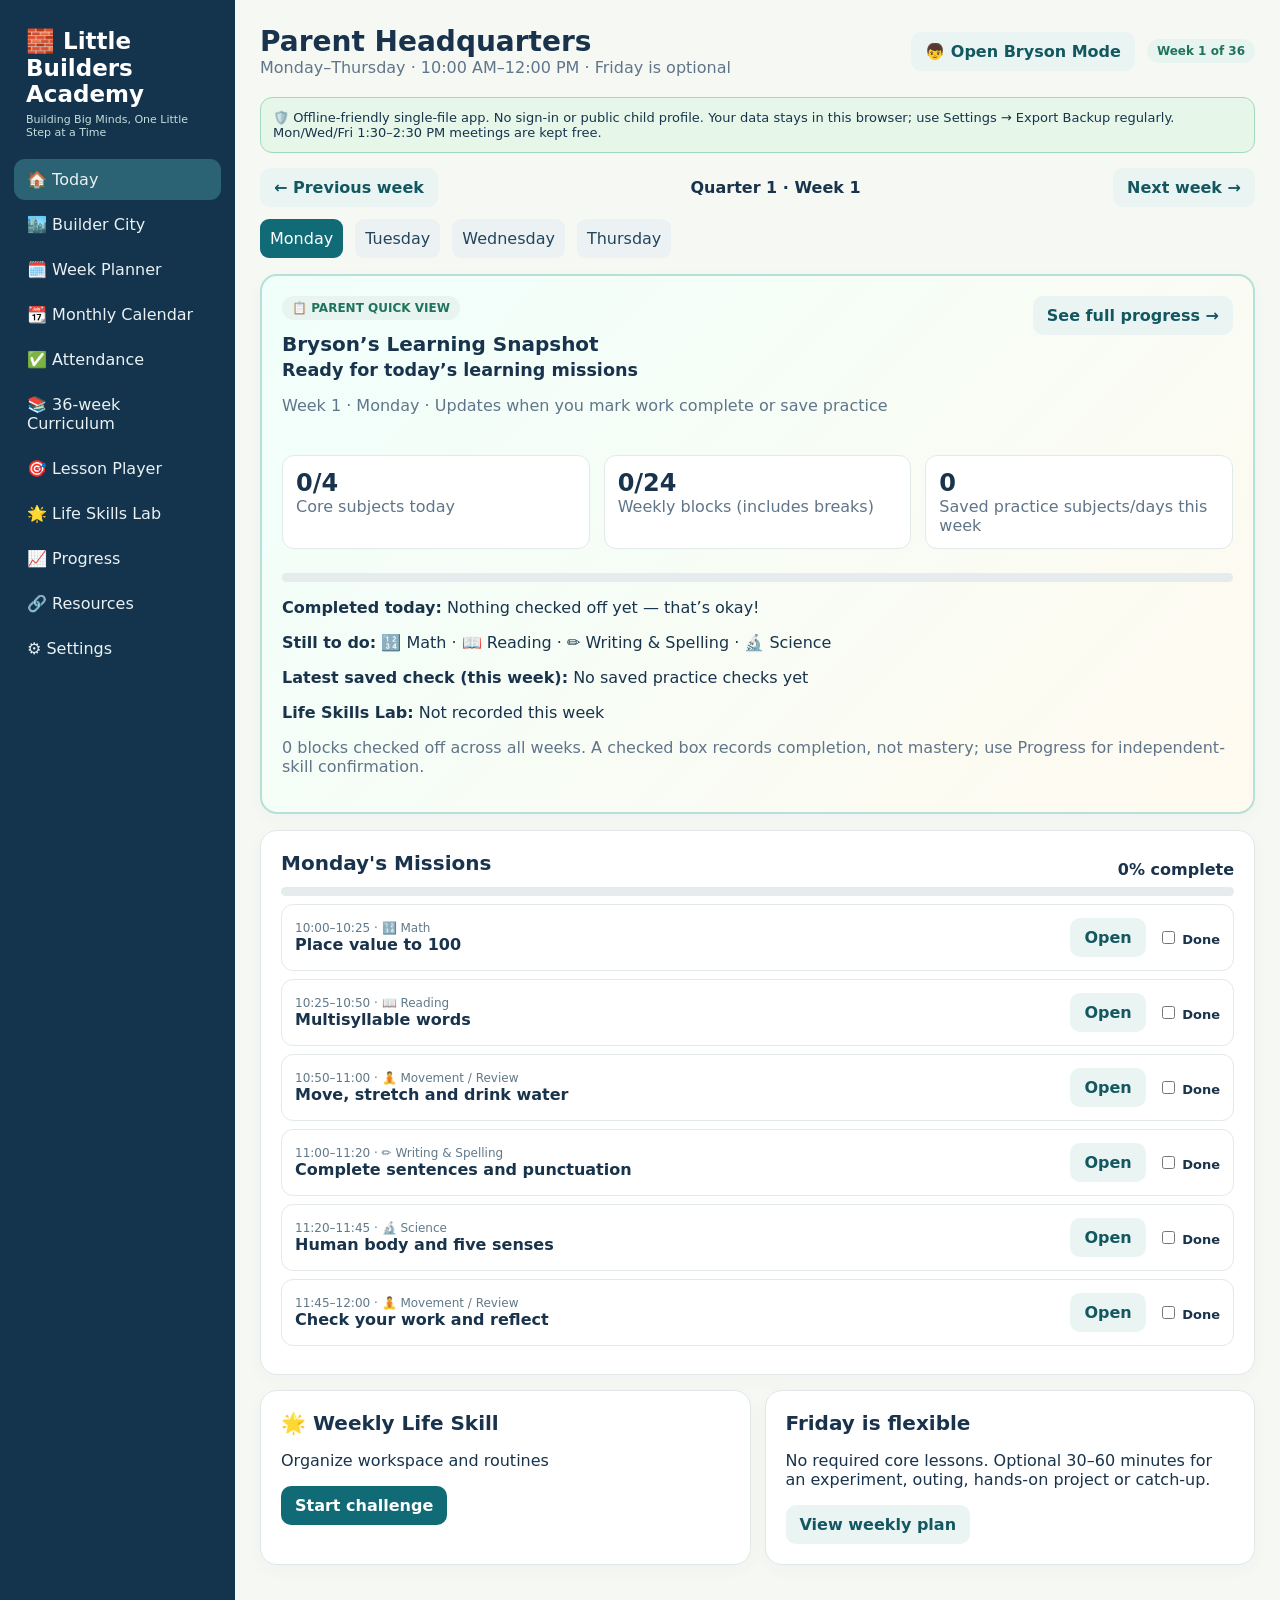
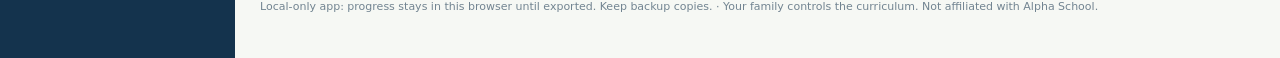
==== index.html @ 307afe72 "Add files via upload" ====
<!doctype html><html lang="en"><head><meta charset="utf-8"><meta name="viewport" content="width=device-width,initial-scale=1"><title>Little Builders Academy</title><style>
:root{font-family:system-ui,-apple-system,Segoe UI,sans-serif;color:#18334b;background:#f6f8f4}*{box-sizing:border-box}body{margin:0}button,input,textarea,select{font:inherit}button{cursor:pointer}button:disabled{opacity:.5;cursor:not-allowed}.shell{display:grid;grid-template-columns:235px 1fr;min-height:100vh}.side{background:#14334d;color:#fff;padding:22px 14px}.logo{font-size:23px;font-weight:850;padding:6px 12px 20px}.logo small{display:block;color:#c3dedb;font-size:11px;font-weight:500;margin-top:6px}.nav{width:100%;text-align:left;border:0;color:#e9f1f3;background:transparent;border-radius:11px;padding:11px 13px;margin-bottom:4px}.nav.active,.nav:hover{background:#2b6374}.main{padding:25px;max-width:1250px;width:100%;margin:0 auto}.top{display:flex;align-items:center;justify-content:space-between;gap:14px;flex-wrap:wrap;margin-bottom:20px}.sub{color:#607589}h1{margin:0;font-size:28px}h2{margin:0 0 12px;font-size:20px}h3{margin:0 0 7px;font-size:16px}.card{background:white;border:1px solid #e1e7e8;border-radius:17px;padding:20px;margin-bottom:15px;box-shadow:0 5px 17px #243a4e08}.row{display:flex;gap:12px;align-items:center;flex-wrap:wrap}.between{justify-content:space-between}.grid{display:grid;grid-template-columns:repeat(auto-fit,minmax(260px,1fr));gap:14px}.btn{border:0;background:#116b77;color:white;border-radius:10px;padding:10px 14px;font-weight:700}.btn.outline{background:#eaf5f3;color:#135761}.btn.orange{background:#e67c42}.pill{display:inline-block;background:#e8f4ef;color:#20735c;padding:5px 10px;border-radius:100px;font-size:12px;font-weight:700}input,select,textarea{border:1px solid #cbd9dc;border-radius:9px;padding:9px;width:100%;background:#fff;color:#17334b}label{display:block;font-size:13px;font-weight:700;margin:8px 0}textarea{min-height:90px} .day{padding:13px;border:1px solid #e2e9e9;border-radius:12px;margin:8px 0}.day.complete{background:#effaf2}.tag{font-size:12px;color:#60798a}.progress{height:9px;background:#e6ecee;border-radius:20px;overflow:hidden}.bar{background:#169786;height:100%}.big{font-size:36px;font-weight:850}.subject{border-left:5px solid #ef9258}.notice{background:#fff0dc;border-radius:10px;padding:10px;font-size:13px;margin-bottom:15px}.question{background:#f2f8fa;border-radius:12px;padding:14px;margin-bottom:12px}.choice{display:block;width:100%;text-align:left;border:1px solid #a8bec8;padding:10px;margin-top:6px;background:#fff;border-radius:9px}.choice.selected{border:2px solid #107a86;background:#dff5f4}.correct{color:#117451}.incorrect{color:#a83f29}.picture-grid{display:grid;grid-template-columns:repeat(auto-fit,minmax(120px,1fr));gap:10px;margin-top:10px}.picture-choice{border:2px solid #c6dfef;background:#fff;border-radius:16px;padding:12px;text-align:center;cursor:pointer;transition:.15s ease;min-height:118px;display:flex;flex-direction:column;justify-content:center;align-items:center;gap:8px}.picture-choice:hover{transform:translateY(-1px);box-shadow:0 6px 18px rgba(15,23,42,.08)}.picture-choice.selected{border-color:#107a86;background:#dff5f4}.picture-choice .pic{font-size:20px;line-height:1.35;white-space:pre-wrap;letter-spacing:1px}.picture-choice .cap{font-weight:700;color:#123}.picture-note{font-size:12px;color:#456;margin-top:6px}.tiny{font-size:12px}.tab{background:#ecf2f3;color:#23455b;border:0;padding:10px;border-radius:9px}.tab.active{background:#116b77;color:white}.view-kid{font-size:18px}.view-kid .choice{font-size:19px;padding:16px}.view-kid h1{font-size:35px}.hidden{display:none!important}footer{font-size:11px;color:#728491;padding:20px 0}.wide{width:100%}@media(max-width:750px){.shell{display:block}.side{padding:10px;position:sticky;top:0;z-index:5}.logo{font-size:18px;padding:4px}.logo small{display:none}.menu{display:flex;gap:4px;overflow-x:auto}.nav{white-space:nowrap;width:auto;margin:0;padding:9px}.main{padding:15px}.top h1{font-size:23px}}@media print{.side,.top button,.no-print,footer{display:none!important}.shell{display:block}.main{padding:0}.card{break-inside:avoid;box-shadow:none}}
.kid-welcome{background:linear-gradient(125deg,#e2f7f2,#fff0d9);padding:24px;border-radius:20px;margin-bottom:18px}.kid-welcome p{margin:10px 0}.kid-grid{display:grid;grid-template-columns:repeat(auto-fit,minmax(210px,1fr));gap:14px;margin-bottom:20px}.mission-card{border:2px solid #c7e5e6;background:white;text-align:left;min-height:195px;padding:20px;border-radius:18px;display:flex;flex-direction:column;gap:8px;color:#153a50;box-shadow:0 6px 18px #1a5c6811}.mission-card:hover,.mission-card:focus-visible{border-color:#087c88;transform:translateY(-2px);outline-offset:2px}.mission-card strong{font-size:21px}.mission-card small{font-size:14px;line-height:1.5;color:#596e7b}.mission-emoji{font-size:36px}.mission-go{margin-top:auto;color:#087c88;font-weight:800}.life-card{background:#fff3df}.view-kid .mission-card{font-size:18px}@media(max-width:500px){.kid-grid{grid-template-columns:1fr}.mission-card{min-height:150px}}
.choice:focus-visible,.mission-card:focus-visible,button:focus-visible{outline:3px solid #f59e0b;outline-offset:2px}.question{scroll-margin-top:12px}.notice{border:1px solid #a3d9bc;background:#e6f7ea;padding:12px;border-radius:12px}
/* Builder Quest game upgrade */
.game-hero{background:linear-gradient(115deg,#173e64,#087e85);color:white;border-radius:23px;padding:23px;margin-bottom:16px;box-shadow:0 8px 26px #12344b24}
.game-hero h2{font-size:26px;margin-bottom:6px}.game-hero p{color:#e8fcfa}.xp-track{height:15px;background:#ffffff47;border-radius:30px;overflow:hidden;margin:10px 0}.xp-fill{height:100%;background:linear-gradient(90deg,#ffb74b,#ffe29d);border-radius:30px;transition:width .5s}
.reward-grid{display:grid;grid-template-columns:repeat(auto-fit,minmax(130px,1fr));gap:11px;margin:12px 0 24px}.reward{border:2px solid #dce8e6;background:#fff;border-radius:18px;padding:12px;text-align:center}.reward .emoji{display:block;font-size:36px}.reward.unearned{opacity:.52;filter:grayscale(1)}.reward strong{display:block;font-size:14px}.reward small{font-size:11px;display:block;color:#596b79}
.quest-banner{border:2px solid #f3bf5e;background:#fff8e7;border-radius:16px;padding:18px;margin-bottom:17px}.quest-banner.locked{background:#f5f7f8;border-color:#dce2e7}.quest-meter{display:flex;gap:6px}.quest-meter span{height:8px;border-radius:20px;background:#e4e9ea;flex:1}.quest-meter span.filled{background:#e9a94d}
.celebration-shade{position:fixed;inset:0;background:#0a2746a8;display:grid;place-items:center;z-index:1000;padding:20px}.celebration-box{position:relative;background:#fff;text-align:center;border-radius:26px;padding:35px;max-width:460px;width:100%;box-shadow:0 14px 70px #041f353f;animation:pop-in .45s both}.celebration-box .mega{font-size:70px;animation:bounce-in .9s both}.sparkle{position:absolute;font-size:28px;animation:float-spark 2s ease-in-out infinite alternate}.sparkle.a{top:5px;left:25px}.sparkle.b{right:27px;top:20px;animation-delay:.35s}.sparkle.c{bottom:40px;left:12px;animation-delay:.6s}
@keyframes pop-in{from{opacity:0;transform:scale(.75)}to{opacity:1;transform:scale(1)}}@keyframes bounce-in{0%{transform:scale(.3) rotate(-12deg)}65%{transform:scale(1.25) rotate(9deg)}100%{transform:scale(1)}}@keyframes float-spark{from{transform:translateY(9px) rotate(-15deg)}to{transform:translateY(-10px) rotate(18deg)}}
@media(prefers-reduced-motion:reduce){.celebration-box,.celebration-box .mega,.sparkle,.xp-fill{animation:none;transition:none}}
@media(max-width:600px){.game-hero{padding:16px}.game-hero h2{font-size:21px}.reward-grid{grid-template-columns:repeat(2,1fr)}}

/* Builder City — original toy-block-inspired art, no third-party trademarks */
.city-hero{border-radius:22px;padding:22px;background:linear-gradient(115deg,#124c62,#0c9c91);color:white;margin:15px 0}.city-hero p{color:#e6fffb}.city-world{background:linear-gradient(#9ce0fa 0%,#def6fd 67%,#a9d99d 67%);border:5px solid #fff;border-radius:20px;display:grid;grid-template-columns:repeat(3,minmax(0,1fr));gap:12px;padding:22px 14px;min-height:330px;box-shadow:0 5px 17px #143e4a22}.city-plot{position:relative;min-height:135px;border:2px dashed #388474;border-radius:17px;background:#ffffff83;display:flex;align-items:center;justify-content:center;flex-direction:column;gap:5px;text-align:center;padding:9px}.city-plot.built{border:2px solid #67a48a;background:#ffffffbd}.city-plot .structure{font-size:60px;line-height:1.15;filter:drop-shadow(2px 5px 0 #274c4b32);animation:city-rise .4s ease-out}.city-plot .studs{letter-spacing:5px;font-size:13px;color:#527d80}.city-plot strong{font-size:13px;color:#14394b}.city-plot small{font-size:11px;color:#476475}.city-shop{display:grid;grid-template-columns:repeat(auto-fit,minmax(160px,1fr));gap:11px;margin:14px 0}.city-item{background:white;border:2px solid #d2e3e9;border-radius:16px;padding:14px;text-align:center;display:flex;flex-direction:column;gap:7px;align-items:center}.city-item .art{font-size:48px}.city-item button{width:100%;margin-top:auto}.city-item.owned{background:#e7fbef;border-color:#68b288}.city-feedback{padding:12px;border-radius:12px;background:#e6f6ff;color:#153c5b;margin:12px 0}.city-help{font-size:13px;line-height:1.6;color:#4d6571}.city-stars{font-size:20px}@keyframes city-rise{from{transform:translateY(25px) scale(.6);opacity:0}to{transform:translateY(0) scale(1);opacity:1}}@media(max-width:600px){.city-world{grid-template-columns:repeat(2,minmax(0,1fr));padding:12px}.city-plot{min-height:125px}}

/* Interactive toy brick world */
.city-instructions{margin:12px 0;padding:12px;background:#f1fbf8;border-radius:12px;color:#205264}
.city-world.city-map{position:relative;display:grid;grid-template-columns:repeat(3,minmax(0,1fr));gap:20px 13px;background:linear-gradient(180deg,#a6e5fb 0%,#d9f4fc 46%,#89c989 46%,#a0d69a 100%);padding:22px 14px;isolation:isolate}
.city-map:before{content:'';position:absolute;left:0;right:0;top:56%;height:22px;background:#81969a;border-top:3px dashed #fff9;border-bottom:3px dashed #fff9;z-index:-1;pointer-events:none}
.city-plot.map-plot{appearance:none;cursor:pointer;min-height:160px;border:3px solid #63a485;background:#e9fbf0e8;position:relative;transition:transform .15s,box-shadow .15s}
.city-plot.map-plot:hover{transform:translateY(-3px);box-shadow:0 9px 16px #234a5130}
.city-plot.map-plot.selected{outline:4px solid #ffae42;outline-offset:2px}
.city-plot.map-plot:focus-visible{outline:4px solid #e67c42;outline-offset:3px}
.city-plot.map-plot .structure{font-size:61px}
.city-plot.map-plot .decorate{font-size:20px}
.city-plot.map-plot .lotnumber{font-size:11px;position:absolute;top:7px;left:10px;color:#376274}
.city-map-toolbar{display:flex;gap:10px;flex-wrap:wrap;margin:10px 0}
.city-map-toolbar .btn:disabled{opacity:.45}
.city-town-msg{font-weight:700;color:#22596a;min-height:24px}
.city-plot.map-plot.construction{animation:construction-bounce .6s ease-out}
@keyframes construction-bounce{0%{transform:translateY(18px) scale(.55);opacity:.3}65%{transform:translateY(-6px) scale(1.05)}100%{transform:translateY(0) scale(1);opacity:1}}
@media(prefers-reduced-motion:reduce){.city-plot.map-plot,.city-plot.map-plot.construction{transition:none;animation:none}}
@media(max-width:590px){.city-world.city-map{grid-template-columns:repeat(2,minmax(0,1fr));gap:13px}.city-plot.map-plot{min-height:145px}}

/* Builder City 2.1: geographic play-map instead of a grid of cards */
.city-map-scroll{overflow-x:auto;border:5px solid white;border-radius:22px;box-shadow:0 6px 22px #184d4c24;background:#a8dfa0}
.city-world.city-map.city-real-map{display:block;position:relative;box-sizing:border-box;min-width:750px;width:100%;height:610px;min-height:610px;border:0;border-radius:17px;padding:0;overflow:hidden;background:#a8dfa0;isolation:isolate}
.city-real-map:before{display:none}
.city-real-map .town-landscape{position:absolute;inset:0;width:100%;height:100%;z-index:0;pointer-events:none}
.city-real-map .map-plot{position:absolute;z-index:1;box-sizing:border-box;width:25%;height:27%;min-height:0;padding:9px 6px;background:linear-gradient(#e8f6ed,#d8f1df);border:3px solid #6da58a;border-radius:19px;box-shadow:0 7px 0 #5c89715e;gap:2px;transition:transform .15s,box-shadow .15s}
.city-real-map .map-plot:nth-of-type(1){top:18%;left:5%}
.city-real-map .map-plot:nth-of-type(2){top:18%;left:37.5%}
.city-real-map .map-plot:nth-of-type(3){top:18%;left:70%}
.city-real-map .map-plot:nth-of-type(4){top:66%;left:5%}
.city-real-map .map-plot:nth-of-type(5){top:66%;left:37.5%}
.city-real-map .map-plot:nth-of-type(6){top:66%;left:70%}
.city-real-map .map-plot .structure{font-size:46px;line-height:1}
.city-real-map .map-plot strong{font-size:13px}
.city-real-map .map-plot .lotnumber{font-size:11px;top:5px;left:9px}
.city-real-map .map-plot small{font-size:10px}
.city-real-map .map-plot:hover{transform:translateY(-5px);box-shadow:0 12px 0 #5c89715e}
.city-real-map .map-plot.selected{outline:5px solid #ffa929;outline-offset:2px}
@media(max-width:760px){.city-world.city-map.city-real-map{height:510px;min-height:510px}.city-real-map .map-plot{height:27%}}


/* Builder City 3: interactive scenic playground rather than large cards */
.city-real-map.city-playground{height:640px;min-height:640px;background:#b0df94}
.city-playground .map-plot{position:absolute;width:18%;height:20%;min-height:0;display:flex;flex-direction:column;align-items:center;justify-content:center;gap:0;padding:4px 3px 8px;cursor:grab;border:2px dashed transparent;border-radius:45% 45% 23% 23%;background:transparent;box-shadow:none;touch-action:manipulation;transition:transform .18s,filter .18s,background .18s}
.city-playground .map-plot.built{background:transparent;border-color:transparent}
.city-playground .map-plot.empty{background:#e7f8c277;border:2px dashed #609f7a}
.city-playground .map-plot .structure{font-size:64px;line-height:1.12;filter:drop-shadow(4px 8px 1px #185e4140);user-select:none;pointer-events:none}
.city-playground .map-plot strong{font-size:12px;background:#fffdf0df;padding:3px 5px;border-radius:9px;max-width:100%;line-height:1.2;color:#124252}
.city-playground .map-plot .lotnumber{top:4px;left:4px;font-size:10px;background:#fff7}
.city-playground .map-plot .studs{display:none}
.city-playground .map-plot small{font-size:10px;background:#ffffffb8;border-radius:8px;padding:2px}
.city-playground .map-plot:nth-of-type(1){top:25%;left:8%}
.city-playground .map-plot:nth-of-type(2){top:25%;left:39%}
.city-playground .map-plot:nth-of-type(3){top:25%;left:72%}
.city-playground .map-plot:nth-of-type(4){top:68%;left:8%}
.city-playground .map-plot:nth-of-type(5){top:68%;left:39%}
.city-playground .map-plot:nth-of-type(6){top:68%;left:72%}
.city-playground .map-plot:hover{transform:scale(1.1) translateY(-3px);filter:brightness(1.06);box-shadow:none}
.city-playground .map-plot.selected{outline:4px solid #ffae32;outline-offset:1px;background:#ffea8d55}
.city-playground .map-plot.drop-target{background:#ffea8d88;outline:4px dashed #ec9820}
.city-playground .map-plot.dragging{opacity:.4}
.city-playground .map-plot:focus-visible{outline:4px solid #144f7e}
.city-playground .map-plot .decorate{position:absolute;right:4px;bottom:24px;font-size:24px}
.city-playground .map-plot .plot-base{width:70%;height:13px;border-radius:50%;background:#4797577a;position:absolute;bottom:12px;z-index:-1}
.city-playground .map-plot.construction .structure{animation:buildpop .6s ease-out}
@keyframes buildpop{0%{transform:translateY(-40px) scale(.1);opacity:.3}70%{transform:translateY(0) scale(1.15)}100%{transform:scale(1);opacity:1}}
.city-controls{display:flex;gap:8px;align-items:center;flex-wrap:wrap;margin:8px 0}
.city-playground .town-landscape{pointer-events:none}
@media(max-width:760px){.city-real-map.city-playground{min-width:740px;height:590px;min-height:590px}}
@media(prefers-reduced-motion:reduce){.city-playground .map-plot,.city-playground .map-plot.construction .structure{transition:none;animation:none}}

/* Professional Digital Weekly Planner — isolated from Bryson mode and Builder City */
.planner-shell{background:#f7f9fc;border:1px solid #dce4ee;border-radius:18px;padding:22px;margin-top:16px;box-shadow:0 8px 26px #142d4d0c}
.planner-hero{display:flex;justify-content:space-between;align-items:center;gap:14px;flex-wrap:wrap;margin-bottom:15px}
.planner-eyebrow{font-size:11px;text-transform:uppercase;letter-spacing:.15em;color:#63758d;font-weight:800}
.planner-hero h2{margin:5px 0;font-size:25px;letter-spacing:-.025em;color:#132b46}
.planner-meta{display:flex;flex-wrap:wrap;gap:8px;margin:14px 0 18px}
.planner-stat{padding:8px 12px;border:1px solid #dce5ed;background:white;border-radius:10px;font-size:12px;color:#4b5b70}
.planner-stat strong{color:#162c46;font-size:15px}
.planner-days{display:grid;grid-template-columns:repeat(4,minmax(185px,1fr));gap:12px;overflow-x:auto;padding-bottom:6px}
.planner-column{min-width:185px;background:white;border:1px solid #dce5ef;border-radius:14px;overflow:hidden;box-shadow:0 2px 6px #20385108}
.planner-column.active-day{border-color:#318f9a;box-shadow:0 0 0 2px #318f9a28}
.planner-column-head{padding:14px;background:#edf3f8;border-bottom:1px solid #dce5ef}
.planner-column-head h3{font-size:17px;color:#152b45;margin:0 0 6px}
.planner-column-head p{font-size:11px;color:#587087;margin:0}
.planner-column-body{padding:9px;display:grid;gap:9px}
.planner-lesson{border:1px solid #e1e8f0;border-left:4px solid var(--color,#8093ae);background:#fff;border-radius:9px;padding:10px 9px}
.planner-lesson.is-done{background:#f3faf5;border-left-color:#279867}
.planner-lesson .pl-top{display:flex;align-items:center;justify-content:space-between;gap:6px;margin-bottom:6px;color:#64748b;font-size:10px;font-weight:700}
.planner-lesson .pl-title{font-size:12px;font-weight:750;color:#23364b;line-height:1.35;margin-bottom:7px;overflow-wrap:anywhere}
.planner-lesson .pl-actions{display:flex;align-items:center;justify-content:space-between;gap:3px;flex-wrap:wrap}
.planner-lesson .pl-actions button{border:1px solid #cedae7;border-radius:7px;background:white;color:#264c70;font-weight:750;font-size:11px;padding:5px 8px;cursor:pointer}
.planner-lesson .pl-actions label{font-size:11px;display:flex;gap:5px;align-items:center;color:#4b6177;cursor:pointer}
.planner-lesson .pl-actions input{width:15px;height:15px;accent-color:#238a70;margin:0}
.planner-legend{display:flex;gap:13px;flex-wrap:wrap;font-size:12px;color:#5a6d82;margin:0 0 13px}
.planner-dot{display:inline-block;width:8px;height:8px;border-radius:50%;margin-right:4px}
.planner-friday{display:flex;gap:12px;align-items:center;justify-content:space-between;flex-wrap:wrap;margin-top:13px;padding:14px;border:1px dashed #a8b9cc;border-radius:12px;background:#fff}
.planner-notes{background:white;border:1px solid #dce5ee;border-radius:15px;padding:18px;margin-top:16px}
.planner-notes textarea{min-height:92px;background:#fff}
.planner-day-notes{margin:10px 9px 12px;padding:12px;border:1px solid #cbd9e8;border-radius:12px;background:#f3f7fc;box-shadow:0 1px 3px #17324b09}
.planner-day-notes h4{margin:0 0 4px;font-size:13px;color:#183650;display:flex;align-items:center;gap:6px}
.planner-day-notes .hint{font-size:11px;color:#61748a;margin:0 0 8px}
.planner-day-notes textarea{box-sizing:border-box;width:100%;min-height:104px;resize:vertical;border:1px solid #bed0e2;border-radius:8px;background:white;padding:10px;font-size:13px;line-height:1.45;color:#243b53}
.planner-day-notes textarea:focus{outline:2px solid #328da4;outline-offset:1px}
.planner-day-notes .note-save{display:flex;align-items:center;justify-content:space-between;gap:5px;margin-top:8px;flex-wrap:wrap}
.planner-day-notes .note-save button{background:#193d64;color:white;border:0;border-radius:7px;padding:8px 10px;font-size:12px;font-weight:700;cursor:pointer}
.planner-day-notes .note-save small{font-size:11px;color:#4c6a7f}
@media(max-width:1100px){.planner-days{grid-template-columns:repeat(2,minmax(210px,1fr))}}
@media(max-width:600px){.planner-shell{padding:12px}.planner-days{grid-template-columns:minmax(0,1fr)}.planner-column{min-width:0}}

.monthly-shell{background:#fff;border:1px solid #d8e0ee;border-radius:18px;padding:18px;margin:16px 0;box-shadow:0 4px 20px #142c5110}
.month-toolbar{display:flex;align-items:center;gap:10px;flex-wrap:wrap;margin-bottom:12px}.month-toolbar h2{margin:0 auto 0 4px;color:#1e3351}.month-key{font-size:13px;color:#607086;margin-bottom:15px;line-height:1.7}
.month-grid{display:grid;grid-template-columns:repeat(7,minmax(0,1fr));gap:6px}.month-weekday{text-align:center;color:#465b76;font-size:12px;font-weight:800;padding:8px 2px;background:#eff3f8;border-radius:6px}
.month-cell{font:inherit;cursor:pointer;min-height:105px;text-align:left;border:1px solid #d7e1eb;border-radius:10px;background:#fff;padding:9px;display:flex;flex-direction:column;gap:3px;color:#1d3555;transition:background .15s,transform .15s}.month-cell:hover{background:#eaf3ff;transform:translateY(-1px)}.month-cell.school-day{background:#f3f8ff;border-color:#bfd4ec}.month-cell.off-day{background:#f8f9fb}.month-cell.muted{opacity:.4}.month-cell.month-selected{outline:3px solid #2863a8;outline-offset:0}.month-date{font-weight:800;font-size:15px}.month-week{font-size:11px;color:#466686}.month-progress{font-size:12px;font-weight:700;color:#215e9b}.month-meter{height:5px;width:100%;border-radius:6px;background:#d7e3f2;overflow:hidden;margin-top:auto}.month-meter i{display:block;height:100%;background:#1f9e84;border-radius:6px}.month-rest{font-size:11px;color:#89929f}.month-hasnote{font-size:10px;color:#7252a7}.month-detail{max-width:none}.month-detail-links{display:flex;flex-wrap:wrap;gap:10px;margin:12px 0}
@media(max-width:650px){.monthly-shell{padding:8px}.month-grid{gap:3px}.month-cell{padding:4px;min-height:82px;border-radius:5px}.month-date{font-size:13px}.month-week,.month-progress,.month-rest,.month-hasnote{font-size:9px}.month-weekday{font-size:10px}.month-toolbar h2{font-size:18px}}

.month-event{display:block;max-width:100%;padding:2px 4px;font-size:10px;font-weight:600;color:#1d4e65;background:#ddf2f1;border-radius:5px;overflow:hidden;text-overflow:ellipsis;white-space:nowrap}.month-more{font-size:10px;color:#47617a}.event-editor{margin:14px 0;background:#f8fbff}.event-form-grid{display:grid;grid-template-columns:repeat(2,minmax(0,1fr));gap:12px}.event-form-grid label{display:flex;flex-direction:column;gap:5px}.event-form-grid input,.event-form-grid select{width:100%;min-height:40px;border:1px solid #b5c8db;border-radius:8px;padding:8px;background:white;color:#17324e}.event-repeat{display:flex;align-items:center;gap:8px;margin:12px 0}.event-repeat input{width:auto}.event-list-item{display:flex;justify-content:space-between;gap:12px;align-items:center;border:1px solid #d9e5ef;border-radius:10px;padding:12px;margin:8px 0}.event-list-item .row{flex-shrink:0}.event-editor textarea{display:block;width:100%;margin:6px 0 12px}@media(max-width:650px){.event-form-grid{grid-template-columns:1fr}.event-list-item{align-items:start;flex-direction:column}.month-event{font-size:8px}}

.watch-learn{background:linear-gradient(135deg,#eff8ff,#f7fbff);border:1px solid #b9d8ef;border-radius:18px;padding:16px;margin:16px 0;color:#173854}.visual-example{background:white;border:1px solid #dce9f0;padding:15px;border-radius:14px;margin:12px 0}.visual-example p{margin:9px 0}.visual-steps{display:flex;flex-wrap:wrap;gap:9px;margin:12px 0}.visual-steps span{padding:9px;background:#e8f5ed;border-radius:12px;font-weight:700}.blocks-demo{display:flex;align-items:flex-end;gap:5px;flex-wrap:wrap;min-height:42px}.tenrod{display:inline-grid;grid-template-columns:repeat(2,8px);gap:2px;background:#edb244;padding:4px;border:2px solid #b87816;border-radius:5px}.tenrod i{height:6px;width:7px;background:#ffedab;border-radius:2px}.onebrick{display:inline-block;width:17px;height:17px;border-radius:3px;background:#47b1d2;border:2px solid #2184a1}.onebrick.crossed{background:#dedede;border-color:#999;position:relative}.onebrick.crossed:after{content:'×';position:absolute;top:-4px;left:2px;color:#a12;font-weight:bold}.tenframe{display:grid;grid-template-columns:repeat(5,27px);gap:4px;margin:12px 0}.tenframe span{height:27px;border:2px solid #378aae;border-radius:5px}.tenframe span.filled{background:#47b1d2}.watch-learn details{margin-top:12px}.watch-learn summary{cursor:pointer;font-weight:700}@media(max-width:600px){.watch-learn{padding:11px}.visual-steps span{font-size:.8rem}}

/* Visual lesson player: compact preview, prominent practice */
.watch-learn{padding:0!important;margin:14px 0 20px!important;overflow:hidden;border-radius:12px!important;background:#f3f7fb!important;border:1px solid #cddce9!important;box-shadow:none!important}
.watch-learn>summary{list-style:none;display:flex;align-items:center;justify-content:space-between;gap:12px;cursor:pointer;padding:11px 15px;color:#24435c;font-size:15px;font-weight:800}
.watch-learn>summary::-webkit-details-marker{display:none}
.watch-learn>summary small{font-weight:500;color:#657c8c;font-size:12px}
.watch-toggle{font-size:12px;white-space:nowrap;color:#3a6b8f}
.watch-learn[open] .watch-toggle{color:#0c7666}
.watch-content{border-top:1px solid #d6e3ed;padding:12px 15px 16px}
.watch-content .visual-example{padding:12px;margin:8px 0}
.practice-header{background:linear-gradient(105deg,#163963,#235b83);color:white;padding:18px 20px;border-radius:16px 16px 0 0;margin-top:20px}
.practice-header h3{font-size:clamp(22px,3.5vw,30px);line-height:1.2;margin:5px 0 6px;color:white}
.practice-header p{margin:0;color:#ecf6ff;font-size:14px}
.practice-eyebrow{font-size:11px;letter-spacing:1.5px;font-weight:900;color:#a8e7da}
.practice-list{background:#f0f5fc;padding:14px;border:2px solid #c7dbee;border-top:0;border-radius:0 0 16px 16px;display:grid;gap:14px;margin-bottom:18px}
.practice-list .question{margin:0!important;padding:20px!important;background:white!important;border:2px solid #d1e0ec!important;border-radius:14px!important;box-shadow:0 3px 8px #16396310}
.practice-list .question>strong{display:block;color:#102f51;font-size:clamp(18px,2.3vw,22px);line-height:1.4;margin-bottom:14px}
.practice-list .choice{border:2px solid #cad9e8!important;min-height:48px;border-radius:11px!important;font-size:16px!important;background:#f9fcff!important;margin:6px 6px 6px 0!important;padding:11px 14px!important}
.practice-list .choice.selected{border-color:#077a81!important;background:#d9f5ed!important;color:#115c5b!important;font-weight:800}
.practice-list .choice:hover{border-color:#3184b0!important;background:#eaf7ff!important}
@media(max-width:600px){.watch-learn>summary{padding:10px}.watch-learn>summary small{display:none}.practice-list{padding:9px}.practice-list .question{padding:14px!important}.practice-list .choice{width:100%;margin:5px 0!important;text-align:left}}

/* Watch & Learn: example remains left, supporting link and parent discussion move right */
.watch-content-layout{display:grid;grid-template-columns:minmax(0,1.65fr) minmax(220px,1fr);gap:16px;align-items:start}
.watch-example-column{min-width:0}
.watch-example-column .visual-example{margin:8px 0 0}
.watch-tools-column{display:grid;gap:12px;min-width:0}
.watch-tool-card{padding:13px;border:1px solid #d0e0ed;border-radius:12px;background:#fff;display:grid;gap:9px}
.watch-tool-card strong{font-size:14px;color:#183b5b}
.watch-tool-card .btn{max-width:100%;white-space:normal;text-align:center;overflow-wrap:anywhere}
.watch-tool-card p{margin:0;font-size:13px;line-height:1.5;color:#486178}
@media(max-width:760px){.watch-content-layout{grid-template-columns:1fr}.watch-tools-column{grid-template-columns:1fr}}

/* Builder Math Lab - hands-on controls, separate from graded practice */
.mathlab{margin:14px 0 20px;border:2px solid #a8d4df;border-radius:17px;background:#f1fbfd;padding:15px;color:#153e50}.mathlab h3{margin:0 0 7px}.mathlab-tabs{display:flex;flex-wrap:wrap;gap:8px;margin:12px 0}.mathlab-tabs button,.mathlab-actions button{border:1px solid #82b6c6;border-radius:11px;padding:9px 12px;background:white;color:#16485c;font-weight:750;cursor:pointer}.mathlab-tabs button.active{background:#17567b;color:white}.mathlab-actions{display:flex;flex-wrap:wrap;gap:8px;margin:10px 0}.mathlab-actions button:focus-visible,.mathlab-tabs button:focus-visible{outline:3px solid orange;outline-offset:2px}.mathlab-count{font-size:1.12rem;font-weight:800;margin:10px 0}.mathlab-pieces{display:flex;gap:6px;flex-wrap:wrap;padding:12px;min-height:60px;border-radius:11px;background:#fff}.mathlab-rod{display:grid;grid-template-columns:repeat(2,8px);gap:2px;border:2px solid #bb8519;border-radius:5px;background:#f7c45e;padding:4px}.mathlab-rod i{width:8px;height:8px;background:#ffe9a8;border-radius:2px}.mathlab-one{width:23px;height:23px;background:#39a6d2;border:2px solid #176486;border-radius:4px}.mathlab-frames{display:flex;gap:12px;flex-wrap:wrap}.mathlab-frame{display:grid;grid-template-columns:repeat(5,34px);gap:4px;padding:7px;border-radius:9px;background:white;border:1px solid #bdd9e3}.mathlab-cell{width:34px;height:34px;border:2px solid #679fb6;border-radius:6px;background:white;cursor:pointer}.mathlab-cell.on{background:#ed9b50}.mathlab-line{display:flex;flex-wrap:wrap;gap:3px;margin:12px 0}.mathlab-line button{min-width:36px;min-height:44px;border:1px solid #8bb9c7;border-radius:8px;background:#fff;color:#16485c;cursor:pointer}.mathlab-line button.on{background:#176486;color:white;font-weight:bold}.mathlab-help{font-size:.92rem;color:#365c68;margin:8px 0}.mathlab-status{font-weight:750;color:#165e50;min-height:25px}

/* Kid-friendly math helper: compact until explicitly opened */
details.mathlab{padding:0;overflow:hidden;background:#f6fafc;border:1.5px solid #bad5e1;margin:12px 0 16px}
details.mathlab>summary{cursor:pointer;list-style:none;padding:13px 16px;font-weight:800;font-size:1.04rem;color:#16485c;display:flex;align-items:center;justify-content:space-between;gap:10px}
details.mathlab>summary::-webkit-details-marker{display:none}
details.mathlab>summary:after{content:'＋';font-size:1.25rem;color:#277c99}
details.mathlab[open]>summary:after{content:'−'}
.mathlab-summary-help{font-size:.78rem;font-weight:500;color:#50748a;margin-left:auto}
.mathlab-content{padding:2px 14px 16px;border-top:1px solid #d6e6ec}
@media(max-width:600px){details.mathlab>summary{font-size:1rem}.mathlab-summary-help{font-size:.72rem}}

/* Keep the teaching prompt visually close to Question 1. */
.mini-lesson-near-questions{background:#f2f7fb;border-left:4px solid #3f91b7;border-radius:12px;padding:12px 16px;margin:12px 0 14px;color:#193d64}
.mini-lesson-near-questions p{margin:6px 0 0;line-height:1.5}
.mini-lesson-near-questions .sub{font-size:.86rem;color:#506474}

.reading-games{margin:16px 0;padding:16px;border:1px solid #bfdee0;background:#f3faf9;border-radius:16px}.reading-games h3{margin:0 0 6px}.reading-mini{border:1px solid #d8e3ef;background:white;padding:14px;border-radius:12px;margin-top:12px}.reading-mini .choice{width:auto;display:inline-block;margin:5px 5px 0 0;text-align:center}.reading-mini .choice:disabled{opacity:.65}.reading-result{font-weight:700;margin-top:10px;color:#116b77}.reading-words{min-height:40px;background:#f4f6fa;border:1px dashed #b9c8d6;border-radius:9px;padding:8px;display:flex;gap:5px;align-items:center;flex-wrap:wrap}.reading-words span{padding:5px 9px;border-radius:7px;background:#d8f0e7}.reading-badge{font-size:12px;color:#52717e}

/* Focused Reading Adventures: only the current task is visible */
.reading-focus{max-width:780px;margin:auto}.reading-progress{display:flex;gap:7px;margin:16px 0}.reading-progress span{height:7px;border-radius:30px;background:#e2e8f0;flex:1}.reading-progress span.active{background:#148b83}.reading-goal{background:#eff7f6;border-radius:12px;padding:14px 18px;margin:14px 0}.reading-story{line-height:1.9;font-size:1.1rem;background:white;border:1px solid #e2e8f0;padding:22px;border-radius:14px;white-space:pre-line}.reading-question{font-size:1.2rem;font-weight:700;line-height:1.5}.reading-nav{display:flex;justify-content:space-between;align-items:center;gap:8px;margin-top:20px}.reading-nav button{min-height:44px}.reading-steps-note{color:#567;letter-spacing:.03em;font-size:.87rem}.reading-focus .choice{padding:15px;font-size:1.05rem}.reading-optional{margin-top:14px}.reading-optional summary{cursor:pointer}.reading-focus .practice-list{padding:0}

/* Calm, step-by-step Math Missions, with bolder, larger question text */
.math-focus{max-width:780px;margin:auto}
.math-focus-question{font-size:clamp(1.4rem,2.5vw,1.75rem);font-weight:800;line-height:1.42;margin:20px 0 16px;color:var(--ink,#17243b)}
.math-focus .choice{font-size:1.12rem;padding:17px 18px;line-height:1.5}
.math-focus .picture-choice .cap{font-size:1.16rem;font-weight:800}
.math-focus .practice-list{padding:0}
.math-focus-intro{padding:16px 4px;line-height:1.7}
.math-focus-intro h3{margin:0 0 10px}
.math-focus .reading-optional{margin-top:14px}
.math-focus .reading-nav{margin-top:22px}
@media(max-width:600px){.math-focus-question{font-size:1.48rem}}
.writing-focus .writing-draft{display:block;width:100%;min-height:210px;line-height:1.75;font-size:1.15rem;padding:18px;border-radius:14px}.writing-focus .writing-summary{border:1px solid #dbe5eb;background:#f6fafc;padding:16px;border-radius:14px;white-space:pre-wrap;overflow-wrap:anywhere}.writing-focus .writing-summary p{line-height:1.7;margin-bottom:0}.writing-focus .math-focus-question{font-size:1.38rem;line-height:1.5;font-weight:750}.drawing-card{margin-top:16px;border:1px solid #cfe0f6;background:#f8fbff;border-radius:18px;padding:14px}.drawing-toolbar{display:flex;gap:10px;flex-wrap:wrap;align-items:center;margin:10px 0}.drawing-pad{width:100%;height:240px;border:2px dashed #9bb9d7;border-radius:16px;background:#fff;touch-action:none;display:block}.drawing-hint{font-size:13px;color:#47617b}.drawing-preview{margin-top:12px;border:1px solid #d8e5f2;border-radius:14px;background:#fff;padding:10px}.drawing-preview img{max-width:100%;display:block;border-radius:10px}.pill-soft{display:inline-block;background:#e8f1ff;color:#123b6b;border-radius:999px;padding:4px 10px;font-size:12px;font-weight:700}</style></head><body><div class="shell"><aside class="side"><div class="logo">🧱 Little Builders Academy<small>Building Big Minds, One Little Step at a Time</small></div><nav class="menu" id="nav"></nav></aside><main class="main" id="app"></main></div><script>const SEED={"weeks":[{"week":1,"quarter":1,"subjects":{"math":{"topic":"Place value to 100","objective":"I can explain, practice, and demonstrate place value to 100.","practice":"Watch or read a short explanation, complete 3 guided examples, then demonstrate place value to 100 in a new problem or mini-project."},"reading":{"topic":"Multisyllable words","objective":"I can explain, practice, and demonstrate multisyllable words.","practice":"Watch or read a short explanation, complete 3 guided examples, then demonstrate multisyllable words in a new problem or mini-project."},"writing":{"topic":"Complete sentences and punctuation","objective":"I can explain, practice, and demonstrate complete sentences and punctuation.","practice":"Watch or read a short explanation, complete 3 guided examples, then demonstrate complete sentences and punctuation in a new problem or mini-project."},"science":{"topic":"Human body and five senses","objective":"I can explain, practice, and demonstrate human body and five senses.","practice":"Watch or read a short explanation, complete 3 guided examples, then demonstrate human body and five senses in a new problem or mini-project."},"social":{"topic":"Citizenship Adventures","objective":"Explore communities, history, geography, culture, and economics at a second-grade level.","practice":"Watch or read a short explanation, complete 3 guided examples, then demonstrate my family and community in a new problem or mini-project."},"life":{"topic":"Organize workspace and routines","objective":"I can explain, practice, and demonstrate organize workspace and routines.","practice":"Watch or read a short explanation, complete 3 guided examples, then demonstrate organize workspace and routines in a new problem or mini-project."}}},{"week":2,"quarter":1,"subjects":{"math":{"topic":"Compare numbers and number lines","objective":"I can explain, practice, and demonstrate compare numbers and number lines.","practice":"Watch or read a short explanation, complete 3 guided examples, then demonstrate compare numbers and number lines in a new problem or mini-project."},"reading":{"topic":"Vowel teams","objective":"I can explain, practice, and demonstrate vowel teams.","practice":"Watch or read a short explanation, complete 3 guided examples, then demonstrate vowel teams in a new problem or mini-project."},"writing":{"topic":"Nouns and verbs","objective":"I can explain, practice, and demonstrate nouns and verbs.","practice":"Watch or read a short explanation, complete 3 guided examples, then demonstrate nouns and verbs in a new problem or mini-project."},"science":{"topic":"Major body systems","objective":"I can explain, practice, and demonstrate major body systems.","practice":"Watch or read a short explanation, complete 3 guided examples, then demonstrate major body systems in a new problem or mini-project."},"social":{"topic":"Citizenship & Simple Geography","objective":"Explore communities, history, geography, culture, and economics at a second-grade level.","practice":"Watch or read a short explanation, complete 3 guided examples, then demonstrate rules and citizenship in a new problem or mini-project."},"life":{"topic":"Name feelings and calm down","objective":"I can explain, practice, and demonstrate name feelings and calm down.","practice":"Watch or read a short explanation, complete 3 guided examples, then demonstrate name feelings and calm down in a new problem or mini-project."}}},{"week":3,"quarter":1,"subjects":{"math":{"topic":"Addition within 20 strategies","objective":"I can explain, practice, and demonstrate addition within 20 strategies.","practice":"Watch or read a short explanation, complete 3 guided examples, then demonstrate addition within 20 strategies in a new problem or mini-project."},"reading":{"topic":"R-controlled vowels","objective":"I can explain, practice, and demonstrate r-controlled vowels.","practice":"Watch or read a short explanation, complete 3 guided examples, then demonstrate r-controlled vowels in a new problem or mini-project."},"writing":{"topic":"Describing with adjectives","objective":"I can explain, practice, and demonstrate describing with adjectives.","practice":"Watch or read a short explanation, complete 3 guided examples, then demonstrate describing with adjectives in a new problem or mini-project."},"science":{"topic":"Nutrition and healthy habits","objective":"I can explain, practice, and demonstrate nutrition and healthy habits.","practice":"Watch or read a short explanation, complete 3 guided examples, then demonstrate nutrition and healthy habits in a new problem or mini-project."},"social":{"topic":"Community & Economics","objective":"Explore communities, history, geography, culture, and economics at a second-grade level.","practice":"Watch or read a short explanation, complete 3 guided examples, then demonstrate community helpers in a new problem or mini-project."},"life":{"topic":"Introductions and greetings","objective":"I can explain, practice, and demonstrate introductions and greetings.","practice":"Watch or read a short explanation, complete 3 guided examples, then demonstrate introductions and greetings in a new problem or mini-project."}}},{"week":4,"quarter":1,"subjects":{"math":{"topic":"Subtraction within 20","objective":"I can explain, practice, and demonstrate subtraction within 20.","practice":"Watch or read a short explanation, complete 3 guided examples, then demonstrate subtraction within 20 in a new problem or mini-project."},"reading":{"topic":"Prefixes and suffixes","objective":"I can explain, practice, and demonstrate prefixes and suffixes.","practice":"Watch or read a short explanation, complete 3 guided examples, then demonstrate prefixes and suffixes in a new problem or mini-project."},"writing":{"topic":"Spelling patterns","objective":"I can explain, practice, and demonstrate spelling patterns.","practice":"Watch or read a short explanation, complete 3 guided examples, then demonstrate spelling patterns in a new problem or mini-project."},"science":{"topic":"Life cycles","objective":"I can explain, practice, and demonstrate life cycles.","practice":"Watch or read a short explanation, complete 3 guided examples, then demonstrate life cycles in a new problem or mini-project."},"social":{"topic":"Maps & Places","objective":"Explore communities, history, geography, culture, and economics at a second-grade level.","practice":"Watch or read a short explanation, complete 3 guided examples, then demonstrate maps and symbols in a new problem or mini-project."},"life":{"topic":"Make a safe snack","objective":"I can explain, practice, and demonstrate make a safe snack.","practice":"Watch or read a short explanation, complete 3 guided examples, then demonstrate make a safe snack in a new problem or mini-project."}}},{"week":5,"quarter":1,"subjects":{"math":{"topic":"Addition within 100 without regrouping","objective":"I can explain, practice, and demonstrate addition within 100 without regrouping.","practice":"Watch or read a short explanation, complete 3 guided examples, then demonstrate addition within 100 without regrouping in a new problem or mini-project."},"reading":{"topic":"Fluent phrased reading","objective":"I can explain, practice, and demonstrate fluent phrased reading.","practice":"Watch or read a short explanation, complete 3 guided examples, then demonstrate fluent phrased reading in a new problem or mini-project."},"writing":{"topic":"Expand simple sentences","objective":"I can explain, practice, and demonstrate expand simple sentences.","practice":"Watch or read a short explanation, complete 3 guided examples, then demonstrate expand simple sentences in a new problem or mini-project."},"science":{"topic":"Habitats","objective":"I can explain, practice, and demonstrate habitats.","practice":"Watch or read a short explanation, complete 3 guided examples, then demonstrate habitats in a new problem or mini-project."},"social":{"topic":"History & Culture","objective":"Explore communities, history, geography, culture, and economics at a second-grade level.","practice":"Watch or read a short explanation, complete 3 guided examples, then demonstrate cardinal directions in a new problem or mini-project."},"life":{"topic":"Follow a three-step task","objective":"I can explain, practice, and demonstrate follow a three-step task.","practice":"Watch or read a short explanation, complete 3 guided examples, then demonstrate follow a three-step task in a new problem or mini-project."}}},{"week":6,"quarter":1,"subjects":{"math":{"topic":"Addition within 100 with regrouping","objective":"I can explain, practice, and demonstrate addition within 100 with regrouping.","practice":"Watch or read a short explanation, complete 3 guided examples, then demonstrate addition within 100 with regrouping in a new problem or mini-project."},"reading":{"topic":"Retelling and main idea","objective":"I can explain, practice, and demonstrate retelling and main idea.","practice":"Watch or read a short explanation, complete 3 guided examples, then demonstrate retelling and main idea in a new problem or mini-project."},"writing":{"topic":"Organized paragraph","objective":"I can explain, practice, and demonstrate organized paragraph.","practice":"Watch or read a short explanation, complete 3 guided examples, then demonstrate organized paragraph in a new problem or mini-project."},"science":{"topic":"Simple food chains","objective":"I can explain, practice, and demonstrate simple food chains.","practice":"Watch or read a short explanation, complete 3 guided examples, then demonstrate simple food chains in a new problem or mini-project."},"social":{"topic":"Our World & Responsible Choices","objective":"Explore communities, history, geography, culture, and economics at a second-grade level.","practice":"Watch or read a short explanation, complete 3 guided examples, then demonstrate city state and nation in a new problem or mini-project."},"life":{"topic":"Take turns","objective":"I can explain, practice, and demonstrate take turns.","practice":"Watch or read a short explanation, complete 3 guided examples, then demonstrate take turns in a new problem or mini-project."}}},{"week":7,"quarter":1,"subjects":{"math":{"topic":"Subtraction within 100 without regrouping","objective":"I can explain, practice, and demonstrate subtraction within 100 without regrouping.","practice":"Watch or read a short explanation, complete 3 guided examples, then demonstrate subtraction within 100 without regrouping in a new problem or mini-project."},"reading":{"topic":"Character setting and plot","objective":"I can explain, practice, and demonstrate character setting and plot.","practice":"Watch or read a short explanation, complete 3 guided examples, then demonstrate character setting and plot in a new problem or mini-project."},"writing":{"topic":"Sequence writing","objective":"I can explain, practice, and demonstrate sequence writing.","practice":"Watch or read a short explanation, complete 3 guided examples, then demonstrate sequence writing in a new problem or mini-project."},"science":{"topic":"Plant parts and needs","objective":"I can explain, practice, and demonstrate plant parts and needs.","practice":"Watch or read a short explanation, complete 3 guided examples, then demonstrate plant parts and needs in a new problem or mini-project."},"social":{"topic":"Texas symbols","objective":"I can explain, practice, and demonstrate texas symbols.","practice":"Watch or read a short explanation, complete 3 guided examples, then demonstrate texas symbols in a new problem or mini-project."},"life":{"topic":"Try again after mistakes","objective":"I can explain, practice, and demonstrate try again after mistakes.","practice":"Watch or read a short explanation, complete 3 guided examples, then demonstrate try again after mistakes in a new problem or mini-project."}}},{"week":8,"quarter":1,"subjects":{"math":{"topic":"Subtraction within 100 with regrouping","objective":"I can explain, practice, and demonstrate subtraction within 100 with regrouping.","practice":"Watch or read a short explanation, complete 3 guided examples, then demonstrate subtraction within 100 with regrouping in a new problem or mini-project."},"reading":{"topic":"Nonfiction supporting details","objective":"I can explain, practice, and demonstrate nonfiction supporting details.","practice":"Watch or read a short explanation, complete 3 guided examples, then demonstrate nonfiction supporting details in a new problem or mini-project."},"writing":{"topic":"Descriptive paragraph","objective":"I can explain, practice, and demonstrate descriptive paragraph.","practice":"Watch or read a short explanation, complete 3 guided examples, then demonstrate descriptive paragraph in a new problem or mini-project."},"science":{"topic":"States of matter","objective":"I can explain, practice, and demonstrate states of matter.","practice":"Watch or read a short explanation, complete 3 guided examples, then demonstrate states of matter in a new problem or mini-project."},"social":{"topic":"Traditions and holidays","objective":"I can explain, practice, and demonstrate traditions and holidays.","practice":"Watch or read a short explanation, complete 3 guided examples, then demonstrate traditions and holidays in a new problem or mini-project."},"life":{"topic":"Home and emergency safety","objective":"I can explain, practice, and demonstrate home and emergency safety.","practice":"Watch or read a short explanation, complete 3 guided examples, then demonstrate home and emergency safety in a new problem or mini-project."}}},{"week":9,"quarter":1,"subjects":{"math":{"topic":"Quarter 1 skills review","objective":"I can explain, practice, and demonstrate quarter 1 skills review.","practice":"Watch or read a short explanation, complete 3 guided examples, then demonstrate quarter 1 skills review in a new problem or mini-project."},"reading":{"topic":"Quarter 1 reading check","objective":"I can explain, practice, and demonstrate quarter 1 reading check.","practice":"Watch or read a short explanation, complete 3 guided examples, then demonstrate quarter 1 reading check in a new problem or mini-project."},"writing":{"topic":"Quarter 1 writing check","objective":"I can explain, practice, and demonstrate quarter 1 writing check.","practice":"Watch or read a short explanation, complete 3 guided examples, then demonstrate quarter 1 writing check in a new problem or mini-project."},"science":{"topic":"Science experiment review","objective":"I can explain, practice, and demonstrate science experiment review.","practice":"Watch or read a short explanation, complete 3 guided examples, then demonstrate science experiment review in a new problem or mini-project."},"social":{"topic":"Citizenship review","objective":"I can explain, practice, and demonstrate citizenship review.","practice":"Watch or read a short explanation, complete 3 guided examples, then demonstrate citizenship review in a new problem or mini-project."},"life":{"topic":"Independence showcase","objective":"I can explain, practice, and demonstrate independence showcase.","practice":"Watch or read a short explanation, complete 3 guided examples, then demonstrate independence showcase in a new problem or mini-project."}}},{"week":10,"quarter":2,"subjects":{"math":{"topic":"Hundreds tens and ones to 1000","objective":"I can explain, practice, and demonstrate hundreds tens and ones to 1000.","practice":"Watch or read a short explanation, complete 3 guided examples, then demonstrate hundreds tens and ones to 1000 in a new problem or mini-project."},"reading":{"topic":"Text features","objective":"I can explain, practice, and demonstrate text features.","practice":"Watch or read a short explanation, complete 3 guided examples, then demonstrate text features in a new problem or mini-project."},"writing":{"topic":"Subject and predicate","objective":"I can explain, practice, and demonstrate subject and predicate.","practice":"Watch or read a short explanation, complete 3 guided examples, then demonstrate subject and predicate in a new problem or mini-project."},"science":{"topic":"Pushes pulls and motion","objective":"I can explain, practice, and demonstrate pushes pulls and motion.","practice":"Watch or read a short explanation, complete 3 guided examples, then demonstrate pushes pulls and motion in a new problem or mini-project."},"social":{"topic":"Rights and responsibilities","objective":"I can explain, practice, and demonstrate rights and responsibilities.","practice":"Watch or read a short explanation, complete 3 guided examples, then demonstrate rights and responsibilities in a new problem or mini-project."},"life":{"topic":"Start a conversation","objective":"I can explain, practice, and demonstrate start a conversation.","practice":"Watch or read a short explanation, complete 3 guided examples, then demonstrate start a conversation in a new problem or mini-project."}}},{"week":11,"quarter":2,"subjects":{"math":{"topic":"Compare numbers to 1000","objective":"I can explain, practice, and demonstrate compare numbers to 1000.","practice":"Watch or read a short explanation, complete 3 guided examples, then demonstrate compare numbers to 1000 in a new problem or mini-project."},"reading":{"topic":"Context clues","objective":"I can explain, practice, and demonstrate context clues.","practice":"Watch or read a short explanation, complete 3 guided examples, then demonstrate context clues in a new problem or mini-project."},"writing":{"topic":"Past present future verbs","objective":"I can explain, practice, and demonstrate past present future verbs.","practice":"Watch or read a short explanation, complete 3 guided examples, then demonstrate past present future verbs in a new problem or mini-project."},"science":{"topic":"Magnets","objective":"I can explain, practice, and demonstrate magnets.","practice":"Watch or read a short explanation, complete 3 guided examples, then demonstrate magnets in a new problem or mini-project."},"social":{"topic":"Local leaders","objective":"I can explain, practice, and demonstrate local leaders.","practice":"Watch or read a short explanation, complete 3 guided examples, then demonstrate local leaders in a new problem or mini-project."},"life":{"topic":"Tell a clear story","objective":"I can explain, practice, and demonstrate tell a clear story.","practice":"Watch or read a short explanation, complete 3 guided examples, then demonstrate tell a clear story in a new problem or mini-project."}}},{"week":12,"quarter":2,"subjects":{"math":{"topic":"Mental math by tens and hundreds","objective":"I can explain, practice, and demonstrate mental math by tens and hundreds.","practice":"Watch or read a short explanation, complete 3 guided examples, then demonstrate mental math by tens and hundreds in a new problem or mini-project."},"reading":{"topic":"Compare characters","objective":"I can explain, practice, and demonstrate compare characters.","practice":"Watch or read a short explanation, complete 3 guided examples, then demonstrate compare characters in a new problem or mini-project."},"writing":{"topic":"Contractions","objective":"I can explain, practice, and demonstrate contractions.","practice":"Watch or read a short explanation, complete 3 guided examples, then demonstrate contractions in a new problem or mini-project."},"science":{"topic":"Sound and vibration","objective":"I can explain, practice, and demonstrate sound and vibration.","practice":"Watch or read a short explanation, complete 3 guided examples, then demonstrate sound and vibration in a new problem or mini-project."},"social":{"topic":"Community services","objective":"I can explain, practice, and demonstrate community services.","practice":"Watch or read a short explanation, complete 3 guided examples, then demonstrate community services in a new problem or mini-project."},"life":{"topic":"Collaborate on a build","objective":"I can explain, practice, and demonstrate collaborate on a build.","practice":"Watch or read a short explanation, complete 3 guided examples, then demonstrate collaborate on a build in a new problem or mini-project."}}},{"week":13,"quarter":2,"subjects":{"math":{"topic":"Two-step word problems","objective":"I can explain, practice, and demonstrate two-step word problems.","practice":"Watch or read a short explanation, complete 3 guided examples, then demonstrate two-step word problems in a new problem or mini-project."},"reading":{"topic":"Cause and effect","objective":"I can explain, practice, and demonstrate cause and effect.","practice":"Watch or read a short explanation, complete 3 guided examples, then demonstrate cause and effect in a new problem or mini-project."},"writing":{"topic":"Commas in a series","objective":"I can explain, practice, and demonstrate commas in a series.","practice":"Watch or read a short explanation, complete 3 guided examples, then demonstrate commas in a series in a new problem or mini-project."},"science":{"topic":"Light and shadows","objective":"I can explain, practice, and demonstrate light and shadows.","practice":"Watch or read a short explanation, complete 3 guided examples, then demonstrate light and shadows in a new problem or mini-project."},"social":{"topic":"Culture and diversity","objective":"I can explain, practice, and demonstrate culture and diversity.","practice":"Watch or read a short explanation, complete 3 guided examples, then demonstrate culture and diversity in a new problem or mini-project."},"life":{"topic":"Kindness and empathy","objective":"I can explain, practice, and demonstrate kindness and empathy.","practice":"Watch or read a short explanation, complete 3 guided examples, then demonstrate kindness and empathy in a new problem or mini-project."}}},{"week":14,"quarter":2,"subjects":{"math":{"topic":"Coins and their values","objective":"I can explain, practice, and demonstrate coins and their values.","practice":"Watch or read a short explanation, complete 3 guided examples, then demonstrate coins and their values in a new problem or mini-project."},"reading":{"topic":"Author's purpose","objective":"I can explain, practice, and demonstrate author's purpose.","practice":"Watch or read a short explanation, complete 3 guided examples, then demonstrate author's purpose in a new problem or mini-project."},"writing":{"topic":"Friendly letters","objective":"I can explain, practice, and demonstrate friendly letters.","practice":"Watch or read a short explanation, complete 3 guided examples, then demonstrate friendly letters in a new problem or mini-project."},"science":{"topic":"Weather observations","objective":"I can explain, practice, and demonstrate weather observations.","practice":"Watch or read a short explanation, complete 3 guided examples, then demonstrate weather observations in a new problem or mini-project."},"social":{"topic":"Landforms and maps","objective":"I can explain, practice, and demonstrate landforms and maps.","practice":"Watch or read a short explanation, complete 3 guided examples, then demonstrate landforms and maps in a new problem or mini-project."},"life":{"topic":"Resolve disagreements","objective":"I can explain, practice, and demonstrate resolve disagreements.","practice":"Watch or read a short explanation, complete 3 guided examples, then demonstrate resolve disagreements in a new problem or mini-project."}}},{"week":15,"quarter":2,"subjects":{"math":{"topic":"Count money and make change","objective":"I can explain, practice, and demonstrate count money and make change.","practice":"Watch or read a short explanation, complete 3 guided examples, then demonstrate count money and make change in a new problem or mini-project."},"reading":{"topic":"Compare two texts","objective":"I can explain, practice, and demonstrate compare two texts.","practice":"Watch or read a short explanation, complete 3 guided examples, then demonstrate compare two texts in a new problem or mini-project."},"writing":{"topic":"Beginning middle end stories","objective":"I can explain, practice, and demonstrate beginning middle end stories.","practice":"Watch or read a short explanation, complete 3 guided examples, then demonstrate beginning middle end stories in a new problem or mini-project."},"science":{"topic":"Water cycle","objective":"I can explain, practice, and demonstrate water cycle.","practice":"Watch or read a short explanation, complete 3 guided examples, then demonstrate water cycle in a new problem or mini-project."},"social":{"topic":"Needs versus wants","objective":"I can explain, practice, and demonstrate needs versus wants.","practice":"Watch or read a short explanation, complete 3 guided examples, then demonstrate needs versus wants in a new problem or mini-project."},"life":{"topic":"Set and track goals","objective":"I can explain, practice, and demonstrate set and track goals.","practice":"Watch or read a short explanation, complete 3 guided examples, then demonstrate set and track goals in a new problem or mini-project."}}},{"week":16,"quarter":2,"subjects":{"math":{"topic":"Time to five minutes","objective":"I can explain, practice, and demonstrate time to five minutes.","practice":"Watch or read a short explanation, complete 3 guided examples, then demonstrate time to five minutes in a new problem or mini-project."},"reading":{"topic":"Poetry and rhythm","objective":"I can explain, practice, and demonstrate poetry and rhythm.","practice":"Watch or read a short explanation, complete 3 guided examples, then demonstrate poetry and rhythm in a new problem or mini-project."},"writing":{"topic":"Revising and editing","objective":"I can explain, practice, and demonstrate revising and editing.","practice":"Watch or read a short explanation, complete 3 guided examples, then demonstrate revising and editing in a new problem or mini-project."},"science":{"topic":"Seasons","objective":"I can explain, practice, and demonstrate seasons.","practice":"Watch or read a short explanation, complete 3 guided examples, then demonstrate seasons in a new problem or mini-project."},"social":{"topic":"Goods and services","objective":"I can explain, practice, and demonstrate goods and services.","practice":"Watch or read a short explanation, complete 3 guided examples, then demonstrate goods and services in a new problem or mini-project."},"life":{"topic":"Needs versus wants","objective":"I can explain, practice, and demonstrate needs versus wants.","practice":"Watch or read a short explanation, complete 3 guided examples, then demonstrate needs versus wants in a new problem or mini-project."}}},{"week":17,"quarter":2,"subjects":{"math":{"topic":"Elapsed time basics","objective":"I can explain, practice, and demonstrate elapsed time basics.","practice":"Watch or read a short explanation, complete 3 guided examples, then demonstrate elapsed time basics in a new problem or mini-project."},"reading":{"topic":"Chapter reading stamina","objective":"I can explain, practice, and demonstrate chapter reading stamina.","practice":"Watch or read a short explanation, complete 3 guided examples, then demonstrate chapter reading stamina in a new problem or mini-project."},"writing":{"topic":"Explanatory writing","objective":"I can explain, practice, and demonstrate explanatory writing.","practice":"Watch or read a short explanation, complete 3 guided examples, then demonstrate explanatory writing in a new problem or mini-project."},"science":{"topic":"Earth surface","objective":"I can explain, practice, and demonstrate earth surface.","practice":"Watch or read a short explanation, complete 3 guided examples, then demonstrate earth surface in a new problem or mini-project."},"social":{"topic":"Trading and buying","objective":"I can explain, practice, and demonstrate trading and buying.","practice":"Watch or read a short explanation, complete 3 guided examples, then demonstrate trading and buying in a new problem or mini-project."},"life":{"topic":"Saving and spending","objective":"I can explain, practice, and demonstrate saving and spending.","practice":"Watch or read a short explanation, complete 3 guided examples, then demonstrate saving and spending in a new problem or mini-project."}}},{"week":18,"quarter":2,"subjects":{"math":{"topic":"Quarter 2 skills review","objective":"I can explain, practice, and demonstrate quarter 2 skills review.","practice":"Watch or read a short explanation, complete 3 guided examples, then demonstrate quarter 2 skills review in a new problem or mini-project."},"reading":{"topic":"Quarter 2 reading check","objective":"I can explain, practice, and demonstrate quarter 2 reading check.","practice":"Watch or read a short explanation, complete 3 guided examples, then demonstrate quarter 2 reading check in a new problem or mini-project."},"writing":{"topic":"Quarter 2 writing check","objective":"I can explain, practice, and demonstrate quarter 2 writing check.","practice":"Watch or read a short explanation, complete 3 guided examples, then demonstrate quarter 2 writing check in a new problem or mini-project."},"science":{"topic":"Quarter 2 science review","objective":"I can explain, practice, and demonstrate quarter 2 science review.","practice":"Watch or read a short explanation, complete 3 guided examples, then demonstrate quarter 2 science review in a new problem or mini-project."},"social":{"topic":"Quarter 2 citizenship review","objective":"I can explain, practice, and demonstrate quarter 2 citizenship review.","practice":"Watch or read a short explanation, complete 3 guided examples, then demonstrate quarter 2 citizenship review in a new problem or mini-project."},"life":{"topic":"Host a family game","objective":"I can explain, practice, and demonstrate host a family game.","practice":"Watch or read a short explanation, complete 3 guided examples, then demonstrate host a family game in a new problem or mini-project."}}},{"week":19,"quarter":3,"subjects":{"math":{"topic":"Measure inches and feet","objective":"I can explain, practice, and demonstrate measure inches and feet.","practice":"Watch or read a short explanation, complete 3 guided examples, then demonstrate measure inches and feet in a new problem or mini-project."},"reading":{"topic":"Making inferences","objective":"I can explain, practice, and demonstrate making inferences.","practice":"Watch or read a short explanation, complete 3 guided examples, then demonstrate making inferences in a new problem or mini-project."},"writing":{"topic":"Topic sentences","objective":"I can explain, practice, and demonstrate topic sentences.","practice":"Watch or read a short explanation, complete 3 guided examples, then demonstrate topic sentences in a new problem or mini-project."},"science":{"topic":"Rocks and soil","objective":"I can explain, practice, and demonstrate rocks and soil.","practice":"Watch or read a short explanation, complete 3 guided examples, then demonstrate rocks and soil in a new problem or mini-project."},"social":{"topic":"Then and now","objective":"I can explain, practice, and demonstrate then and now.","practice":"Watch or read a short explanation, complete 3 guided examples, then demonstrate then and now in a new problem or mini-project."},"life":{"topic":"Create a small budget","objective":"I can explain, practice, and demonstrate create a small budget.","practice":"Watch or read a short explanation, complete 3 guided examples, then demonstrate create a small budget in a new problem or mini-project."}}},{"week":20,"quarter":3,"subjects":{"math":{"topic":"Measure centimeters and meters","objective":"I can explain, practice, and demonstrate measure centimeters and meters.","practice":"Watch or read a short explanation, complete 3 guided examples, then demonstrate measure centimeters and meters in a new problem or mini-project."},"reading":{"topic":"Nonfiction main idea","objective":"I can explain, practice, and demonstrate nonfiction main idea.","practice":"Watch or read a short explanation, complete 3 guided examples, then demonstrate nonfiction main idea in a new problem or mini-project."},"writing":{"topic":"Supporting details","objective":"I can explain, practice, and demonstrate supporting details.","practice":"Watch or read a short explanation, complete 3 guided examples, then demonstrate supporting details in a new problem or mini-project."},"science":{"topic":"Natural resources","objective":"I can explain, practice, and demonstrate natural resources.","practice":"Watch or read a short explanation, complete 3 guided examples, then demonstrate natural resources in a new problem or mini-project."},"social":{"topic":"Timelines","objective":"I can explain, practice, and demonstrate timelines.","practice":"Watch or read a short explanation, complete 3 guided examples, then demonstrate timelines in a new problem or mini-project."},"life":{"topic":"Plan a grocery list","objective":"I can explain, practice, and demonstrate plan a grocery list.","practice":"Watch or read a short explanation, complete 3 guided examples, then demonstrate plan a grocery list in a new problem or mini-project."}}},{"week":21,"quarter":3,"subjects":{"math":{"topic":"Estimate and compare lengths","objective":"I can explain, practice, and demonstrate estimate and compare lengths.","practice":"Watch or read a short explanation, complete 3 guided examples, then demonstrate estimate and compare lengths in a new problem or mini-project."},"reading":{"topic":"Sequencing events","objective":"I can explain, practice, and demonstrate sequencing events.","practice":"Watch or read a short explanation, complete 3 guided examples, then demonstrate sequencing events in a new problem or mini-project."},"writing":{"topic":"Opinion and reasons","objective":"I can explain, practice, and demonstrate opinion and reasons.","practice":"Watch or read a short explanation, complete 3 guided examples, then demonstrate opinion and reasons in a new problem or mini-project."},"science":{"topic":"Reduce reuse recycle","objective":"I can explain, practice, and demonstrate reduce reuse recycle.","practice":"Watch or read a short explanation, complete 3 guided examples, then demonstrate reduce reuse recycle in a new problem or mini-project."},"social":{"topic":"Inventions in history","objective":"I can explain, practice, and demonstrate inventions in history.","practice":"Watch or read a short explanation, complete 3 guided examples, then demonstrate inventions in history in a new problem or mini-project."},"life":{"topic":"Compare prices","objective":"I can explain, practice, and demonstrate compare prices.","practice":"Watch or read a short explanation, complete 3 guided examples, then demonstrate compare prices in a new problem or mini-project."}}},{"week":22,"quarter":3,"subjects":{"math":{"topic":"Make picture and bar graphs","objective":"I can explain, practice, and demonstrate make picture and bar graphs.","practice":"Watch or read a short explanation, complete 3 guided examples, then demonstrate make picture and bar graphs in a new problem or mini-project."},"reading":{"topic":"Compare information sources","objective":"I can explain, practice, and demonstrate compare information sources.","practice":"Watch or read a short explanation, complete 3 guided examples, then demonstrate compare information sources in a new problem or mini-project."},"writing":{"topic":"Transition words","objective":"I can explain, practice, and demonstrate transition words.","practice":"Watch or read a short explanation, complete 3 guided examples, then demonstrate transition words in a new problem or mini-project."},"science":{"topic":"Engineering design cycle","objective":"I can explain, practice, and demonstrate engineering design cycle.","practice":"Watch or read a short explanation, complete 3 guided examples, then demonstrate engineering design cycle in a new problem or mini-project."},"social":{"topic":"Texas and US geography","objective":"I can explain, practice, and demonstrate texas and us geography.","practice":"Watch or read a short explanation, complete 3 guided examples, then demonstrate texas and us geography in a new problem or mini-project."},"life":{"topic":"Shop politely","objective":"I can explain, practice, and demonstrate shop politely.","practice":"Watch or read a short explanation, complete 3 guided examples, then demonstrate shop politely in a new problem or mini-project."}}},{"week":23,"quarter":3,"subjects":{"math":{"topic":"Read and interpret graphs","objective":"I can explain, practice, and demonstrate read and interpret graphs.","practice":"Watch or read a short explanation, complete 3 guided examples, then demonstrate read and interpret graphs in a new problem or mini-project."},"reading":{"topic":"Fact versus opinion","objective":"I can explain, practice, and demonstrate fact versus opinion.","practice":"Watch or read a short explanation, complete 3 guided examples, then demonstrate fact versus opinion in a new problem or mini-project."},"writing":{"topic":"Questions and exclamations","objective":"I can explain, practice, and demonstrate questions and exclamations.","practice":"Watch or read a short explanation, complete 3 guided examples, then demonstrate questions and exclamations in a new problem or mini-project."},"science":{"topic":"Simple machines","objective":"I can explain, practice, and demonstrate simple machines.","practice":"Watch or read a short explanation, complete 3 guided examples, then demonstrate simple machines in a new problem or mini-project."},"social":{"topic":"Family heritage","objective":"I can explain, practice, and demonstrate family heritage.","practice":"Watch or read a short explanation, complete 3 guided examples, then demonstrate family heritage in a new problem or mini-project."},"life":{"topic":"Sort laundry","objective":"I can explain, practice, and demonstrate sort laundry.","practice":"Watch or read a short explanation, complete 3 guided examples, then demonstrate sort laundry in a new problem or mini-project."}}},{"week":24,"quarter":3,"subjects":{"math":{"topic":"Two- and three-dimensional shapes","objective":"I can explain, practice, and demonstrate two- and three-dimensional shapes.","practice":"Watch or read a short explanation, complete 3 guided examples, then demonstrate two- and three-dimensional shapes in a new problem or mini-project."},"reading":{"topic":"Figurative language basics","objective":"I can explain, practice, and demonstrate figurative language basics.","practice":"Watch or read a short explanation, complete 3 guided examples, then demonstrate figurative language basics in a new problem or mini-project."},"writing":{"topic":"Irregular plurals","objective":"I can explain, practice, and demonstrate irregular plurals.","practice":"Watch or read a short explanation, complete 3 guided examples, then demonstrate irregular plurals in a new problem or mini-project."},"science":{"topic":"Algorithms and patterns","objective":"I can explain, practice, and demonstrate algorithms and patterns.","practice":"Watch or read a short explanation, complete 3 guided examples, then demonstrate algorithms and patterns in a new problem or mini-project."},"social":{"topic":"Monuments and landmarks","objective":"I can explain, practice, and demonstrate monuments and landmarks.","practice":"Watch or read a short explanation, complete 3 guided examples, then demonstrate monuments and landmarks in a new problem or mini-project."},"life":{"topic":"Prepare a simple meal","objective":"I can explain, practice, and demonstrate prepare a simple meal.","practice":"Watch or read a short explanation, complete 3 guided examples, then demonstrate prepare a simple meal in a new problem or mini-project."}}},{"week":25,"quarter":3,"subjects":{"math":{"topic":"Halves thirds and fourths","objective":"I can explain, practice, and demonstrate halves thirds and fourths.","practice":"Watch or read a short explanation, complete 3 guided examples, then demonstrate halves thirds and fourths in a new problem or mini-project."},"reading":{"topic":"Literary genres","objective":"I can explain, practice, and demonstrate literary genres.","practice":"Watch or read a short explanation, complete 3 guided examples, then demonstrate literary genres in a new problem or mini-project."},"writing":{"topic":"Research notes","objective":"I can explain, practice, and demonstrate research notes.","practice":"Watch or read a short explanation, complete 3 guided examples, then demonstrate research notes in a new problem or mini-project."},"science":{"topic":"Fair experiments","objective":"I can explain, practice, and demonstrate fair experiments.","practice":"Watch or read a short explanation, complete 3 guided examples, then demonstrate fair experiments in a new problem or mini-project."},"social":{"topic":"Good decisions","objective":"I can explain, practice, and demonstrate good decisions.","practice":"Watch or read a short explanation, complete 3 guided examples, then demonstrate good decisions in a new problem or mini-project."},"life":{"topic":"Online privacy and safety","objective":"I can explain, practice, and demonstrate online privacy and safety.","practice":"Watch or read a short explanation, complete 3 guided examples, then demonstrate online privacy and safety in a new problem or mini-project."}}},{"week":26,"quarter":3,"subjects":{"math":{"topic":"Arrays and equal groups","objective":"I can explain, practice, and demonstrate arrays and equal groups.","practice":"Watch or read a short explanation, complete 3 guided examples, then demonstrate arrays and equal groups in a new problem or mini-project."},"reading":{"topic":"Summarizing","objective":"I can explain, practice, and demonstrate summarizing.","practice":"Watch or read a short explanation, complete 3 guided examples, then demonstrate summarizing in a new problem or mini-project."},"writing":{"topic":"Mini nonfiction report","objective":"I can explain, practice, and demonstrate mini nonfiction report.","practice":"Watch or read a short explanation, complete 3 guided examples, then demonstrate mini nonfiction report in a new problem or mini-project."},"science":{"topic":"Data and observations","objective":"I can explain, practice, and demonstrate data and observations.","practice":"Watch or read a short explanation, complete 3 guided examples, then demonstrate data and observations in a new problem or mini-project."},"social":{"topic":"Community service","objective":"I can explain, practice, and demonstrate community service.","practice":"Watch or read a short explanation, complete 3 guided examples, then demonstrate community service in a new problem or mini-project."},"life":{"topic":"Use a daily schedule","objective":"I can explain, practice, and demonstrate use a daily schedule.","practice":"Watch or read a short explanation, complete 3 guided examples, then demonstrate use a daily schedule in a new problem or mini-project."}}},{"week":27,"quarter":3,"subjects":{"math":{"topic":"Quarter 3 skills review","objective":"I can explain, practice, and demonstrate quarter 3 skills review.","practice":"Watch or read a short explanation, complete 3 guided examples, then demonstrate quarter 3 skills review in a new problem or mini-project."},"reading":{"topic":"Quarter 3 reading check","objective":"I can explain, practice, and demonstrate quarter 3 reading check.","practice":"Watch or read a short explanation, complete 3 guided examples, then demonstrate quarter 3 reading check in a new problem or mini-project."},"writing":{"topic":"Quarter 3 writing check","objective":"I can explain, practice, and demonstrate quarter 3 writing check.","practice":"Watch or read a short explanation, complete 3 guided examples, then demonstrate quarter 3 writing check in a new problem or mini-project."},"science":{"topic":"Quarter 3 science review","objective":"I can explain, practice, and demonstrate quarter 3 science review.","practice":"Watch or read a short explanation, complete 3 guided examples, then demonstrate quarter 3 science review in a new problem or mini-project."},"social":{"topic":"Quarter 3 citizenship review","objective":"I can explain, practice, and demonstrate quarter 3 citizenship review.","practice":"Watch or read a short explanation, complete 3 guided examples, then demonstrate quarter 3 citizenship review in a new problem or mini-project."},"life":{"topic":"Plan family gathering","objective":"I can explain, practice, and demonstrate plan family gathering.","practice":"Watch or read a short explanation, complete 3 guided examples, then demonstrate plan family gathering in a new problem or mini-project."}}},{"week":28,"quarter":4,"subjects":{"math":{"topic":"Skip-counting patterns","objective":"I can explain, practice, and demonstrate skip-counting patterns.","practice":"Watch or read a short explanation, complete 3 guided examples, then demonstrate skip-counting patterns in a new problem or mini-project."},"reading":{"topic":"Independent book choice","objective":"I can explain, practice, and demonstrate independent book choice.","practice":"Watch or read a short explanation, complete 3 guided examples, then demonstrate independent book choice in a new problem or mini-project."},"writing":{"topic":"Daily journal","objective":"I can explain, practice, and demonstrate daily journal.","practice":"Watch or read a short explanation, complete 3 guided examples, then demonstrate daily journal in a new problem or mini-project."},"science":{"topic":"Our solar system","objective":"I can explain, practice, and demonstrate our solar system.","practice":"Watch or read a short explanation, complete 3 guided examples, then demonstrate our solar system in a new problem or mini-project."},"social":{"topic":"Financial choices","objective":"I can explain, practice, and demonstrate financial choices.","practice":"Watch or read a short explanation, complete 3 guided examples, then demonstrate financial choices in a new problem or mini-project."},"life":{"topic":"Notice a problem","objective":"I can explain, practice, and demonstrate notice a problem.","practice":"Watch or read a short explanation, complete 3 guided examples, then demonstrate notice a problem in a new problem or mini-project."}}},{"week":29,"quarter":4,"subjects":{"math":{"topic":"Addition and subtraction fluency","objective":"I can explain, practice, and demonstrate addition and subtraction fluency.","practice":"Watch or read a short explanation, complete 3 guided examples, then demonstrate addition and subtraction fluency in a new problem or mini-project."},"reading":{"topic":"Read to research","objective":"I can explain, practice, and demonstrate read to research.","practice":"Watch or read a short explanation, complete 3 guided examples, then demonstrate read to research in a new problem or mini-project."},"writing":{"topic":"Dialogue and quotation marks","objective":"I can explain, practice, and demonstrate dialogue and quotation marks.","practice":"Watch or read a short explanation, complete 3 guided examples, then demonstrate dialogue and quotation marks in a new problem or mini-project."},"science":{"topic":"Sun Earth and day/night","objective":"I can explain, practice, and demonstrate sun earth and day/night.","practice":"Watch or read a short explanation, complete 3 guided examples, then demonstrate sun earth and day/night in a new problem or mini-project."},"social":{"topic":"Jobs and businesses","objective":"I can explain, practice, and demonstrate jobs and businesses.","practice":"Watch or read a short explanation, complete 3 guided examples, then demonstrate jobs and businesses in a new problem or mini-project."},"life":{"topic":"Invent a solution","objective":"I can explain, practice, and demonstrate invent a solution.","practice":"Watch or read a short explanation, complete 3 guided examples, then demonstrate invent a solution in a new problem or mini-project."}}},{"week":30,"quarter":4,"subjects":{"math":{"topic":"Multi-step applications","objective":"I can explain, practice, and demonstrate multi-step applications.","practice":"Watch or read a short explanation, complete 3 guided examples, then demonstrate multi-step applications in a new problem or mini-project."},"reading":{"topic":"Vocabulary strategies","objective":"I can explain, practice, and demonstrate vocabulary strategies.","practice":"Watch or read a short explanation, complete 3 guided examples, then demonstrate vocabulary strategies in a new problem or mini-project."},"writing":{"topic":"How-to instructions","objective":"I can explain, practice, and demonstrate how-to instructions.","practice":"Watch or read a short explanation, complete 3 guided examples, then demonstrate how-to instructions in a new problem or mini-project."},"science":{"topic":"Animal adaptations","objective":"I can explain, practice, and demonstrate animal adaptations.","practice":"Watch or read a short explanation, complete 3 guided examples, then demonstrate animal adaptations in a new problem or mini-project."},"social":{"topic":"Respectful disagreement","objective":"I can explain, practice, and demonstrate respectful disagreement.","practice":"Watch or read a short explanation, complete 3 guided examples, then demonstrate respectful disagreement in a new problem or mini-project."},"life":{"topic":"Name and price invention","objective":"I can explain, practice, and demonstrate name and price invention.","practice":"Watch or read a short explanation, complete 3 guided examples, then demonstrate name and price invention in a new problem or mini-project."}}},{"week":31,"quarter":4,"subjects":{"math":{"topic":"Math and budgeting","objective":"I can explain, practice, and demonstrate math and budgeting.","practice":"Watch or read a short explanation, complete 3 guided examples, then demonstrate math and budgeting in a new problem or mini-project."},"reading":{"topic":"Persuasive texts","objective":"I can explain, practice, and demonstrate persuasive texts.","practice":"Watch or read a short explanation, complete 3 guided examples, then demonstrate persuasive texts in a new problem or mini-project."},"writing":{"topic":"Advertising copy","objective":"I can explain, practice, and demonstrate advertising copy.","practice":"Watch or read a short explanation, complete 3 guided examples, then demonstrate advertising copy in a new problem or mini-project."},"science":{"topic":"Ecosystems","objective":"I can explain, practice, and demonstrate ecosystems.","practice":"Watch or read a short explanation, complete 3 guided examples, then demonstrate ecosystems in a new problem or mini-project."},"social":{"topic":"Teamwork and leadership","objective":"I can explain, practice, and demonstrate teamwork and leadership.","practice":"Watch or read a short explanation, complete 3 guided examples, then demonstrate teamwork and leadership in a new problem or mini-project."},"life":{"topic":"Make an advertisement","objective":"I can explain, practice, and demonstrate make an advertisement.","practice":"Watch or read a short explanation, complete 3 guided examples, then demonstrate make an advertisement in a new problem or mini-project."}}},{"week":32,"quarter":4,"subjects":{"math":{"topic":"Geometry and structure design","objective":"I can explain, practice, and demonstrate geometry and structure design.","practice":"Watch or read a short explanation, complete 3 guided examples, then demonstrate geometry and structure design in a new problem or mini-project."},"reading":{"topic":"Dialogue in stories","objective":"I can explain, practice, and demonstrate dialogue in stories.","practice":"Watch or read a short explanation, complete 3 guided examples, then demonstrate dialogue in stories in a new problem or mini-project."},"writing":{"topic":"Original storytelling","objective":"I can explain, practice, and demonstrate original storytelling.","practice":"Watch or read a short explanation, complete 3 guided examples, then demonstrate original storytelling in a new problem or mini-project."},"science":{"topic":"Bridge engineering","objective":"I can explain, practice, and demonstrate bridge engineering.","practice":"Watch or read a short explanation, complete 3 guided examples, then demonstrate bridge engineering in a new problem or mini-project."},"social":{"topic":"Identify community problems","objective":"I can explain, practice, and demonstrate identify community problems.","practice":"Watch or read a short explanation, complete 3 guided examples, then demonstrate identify community problems in a new problem or mini-project."},"life":{"topic":"Pitch an idea","objective":"I can explain, practice, and demonstrate pitch an idea.","practice":"Watch or read a short explanation, complete 3 guided examples, then demonstrate pitch an idea in a new problem or mini-project."}}},{"week":33,"quarter":4,"subjects":{"math":{"topic":"STEM measuring","objective":"I can explain, practice, and demonstrate stem measuring.","practice":"Watch or read a short explanation, complete 3 guided examples, then demonstrate stem measuring in a new problem or mini-project."},"reading":{"topic":"Reading across subjects","objective":"I can explain, practice, and demonstrate reading across subjects.","practice":"Watch or read a short explanation, complete 3 guided examples, then demonstrate reading across subjects in a new problem or mini-project."},"writing":{"topic":"Revision for clarity","objective":"I can explain, practice, and demonstrate revision for clarity.","practice":"Watch or read a short explanation, complete 3 guided examples, then demonstrate revision for clarity in a new problem or mini-project."},"science":{"topic":"Measurement in experiments","objective":"I can explain, practice, and demonstrate measurement in experiments.","practice":"Watch or read a short explanation, complete 3 guided examples, then demonstrate measurement in experiments in a new problem or mini-project."},"social":{"topic":"Plan a community solution","objective":"I can explain, practice, and demonstrate plan a community solution.","practice":"Watch or read a short explanation, complete 3 guided examples, then demonstrate plan a community solution in a new problem or mini-project."},"life":{"topic":"Use helpful feedback","objective":"I can explain, practice, and demonstrate use helpful feedback.","practice":"Watch or read a short explanation, complete 3 guided examples, then demonstrate use helpful feedback in a new problem or mini-project."}}},{"week":34,"quarter":4,"subjects":{"math":{"topic":"Everyday math problems","objective":"I can explain, practice, and demonstrate everyday math problems.","practice":"Watch or read a short explanation, complete 3 guided examples, then demonstrate everyday math problems in a new problem or mini-project."},"reading":{"topic":"Book review","objective":"I can explain, practice, and demonstrate book review.","practice":"Watch or read a short explanation, complete 3 guided examples, then demonstrate book review in a new problem or mini-project."},"writing":{"topic":"Presentation script","objective":"I can explain, practice, and demonstrate presentation script.","practice":"Watch or read a short explanation, complete 3 guided examples, then demonstrate presentation script in a new problem or mini-project."},"science":{"topic":"Invention lab","objective":"I can explain, practice, and demonstrate invention lab.","practice":"Watch or read a short explanation, complete 3 guided examples, then demonstrate invention lab in a new problem or mini-project."},"social":{"topic":"Help your community","objective":"I can explain, practice, and demonstrate help your community.","practice":"Watch or read a short explanation, complete 3 guided examples, then demonstrate help your community in a new problem or mini-project."},"life":{"topic":"Kindness project","objective":"I can explain, practice, and demonstrate kindness project.","practice":"Watch or read a short explanation, complete 3 guided examples, then demonstrate kindness project in a new problem or mini-project."}}},{"week":35,"quarter":4,"subjects":{"math":{"topic":"Design a math project","objective":"I can explain, practice, and demonstrate design a math project.","practice":"Watch or read a short explanation, complete 3 guided examples, then demonstrate design a math project in a new problem or mini-project."},"reading":{"topic":"Reading portfolio","objective":"I can explain, practice, and demonstrate reading portfolio.","practice":"Watch or read a short explanation, complete 3 guided examples, then demonstrate reading portfolio in a new problem or mini-project."},"writing":{"topic":"Writing portfolio","objective":"I can explain, practice, and demonstrate writing portfolio.","practice":"Watch or read a short explanation, complete 3 guided examples, then demonstrate writing portfolio in a new problem or mini-project."},"science":{"topic":"Science final project","objective":"I can explain, practice, and demonstrate science final project.","practice":"Watch or read a short explanation, complete 3 guided examples, then demonstrate science final project in a new problem or mini-project."},"social":{"topic":"Citizenship presentation","objective":"I can explain, practice, and demonstrate citizenship presentation.","practice":"Watch or read a short explanation, complete 3 guided examples, then demonstrate citizenship presentation in a new problem or mini-project."},"life":{"topic":"Practice presentation","objective":"I can explain, practice, and demonstrate practice presentation.","practice":"Watch or read a short explanation, complete 3 guided examples, then demonstrate practice presentation in a new problem or mini-project."}}},{"week":36,"quarter":4,"subjects":{"math":{"topic":"Math showcase","objective":"I can explain, practice, and demonstrate math showcase.","practice":"Watch or read a short explanation, complete 3 guided examples, then demonstrate math showcase in a new problem or mini-project."},"reading":{"topic":"Reading showcase","objective":"I can explain, practice, and demonstrate reading showcase.","practice":"Watch or read a short explanation, complete 3 guided examples, then demonstrate reading showcase in a new problem or mini-project."},"writing":{"topic":"Writing showcase","objective":"I can explain, practice, and demonstrate writing showcase.","practice":"Watch or read a short explanation, complete 3 guided examples, then demonstrate writing showcase in a new problem or mini-project."},"science":{"topic":"Science showcase","objective":"I can explain, practice, and demonstrate science showcase.","practice":"Watch or read a short explanation, complete 3 guided examples, then demonstrate science showcase in a new problem or mini-project."},"social":{"topic":"Citizenship showcase","objective":"I can explain, practice, and demonstrate citizenship showcase.","practice":"Watch or read a short explanation, complete 3 guided examples, then demonstrate citizenship showcase in a new problem or mini-project."},"life":{"topic":"Little Builders Showcase","objective":"I can explain, practice, and demonstrate little builders showcase.","practice":"Watch or read a short explanation, complete 3 guided examples, then demonstrate little builders showcase in a new problem or mini-project."}}}],"unit":[{"day":1,"dayName":"Monday","math":{"title":"Build tens and ones","teach":"Show 4 groups of ten bricks and 6 loose bricks. Explain 46=40+6.","questions":[{"q":"How many tens are in 46?","opts":["4","6","5"],"a":0,"why":"46 has 4 tens and 6 ones."},{"q":"What is the value of the tens digit in 46?","opts":["40","4","46"],"a":0,"why":"4 tens = 40."},{"q":"How many tens are in 73?","opts":["7","3","8"],"a":0,"why":"73 has 7 tens and 3 ones."},{"q":"What is the value of the tens digit in 73?","opts":["70","7","73"],"a":0,"why":"7 tens = 70."},{"q":"How many tens are in 58?","opts":["5","8","6"],"a":0,"why":"58 has 5 tens and 8 ones."},{"q":"What is the value of the tens digit in 58?","opts":["50","5","58"],"a":0,"why":"5 tens = 50."}]},"reading":{"title":"Theo’s Tower: First Read","passage":"Theo loved building towers with colorful bricks. One morning, he planned a tower taller than his chair. He counted ten bricks in each stack and lined up his stacks carefully. His younger sister, Ava, watched him build. “Your tower looks amazing,” she said. Theo added one more brick, and suddenly the tower began to wobble. It tipped over. Bricks scattered across the rug. Theo felt frustrated. He wanted to quit. Ava said, “Maybe we should build a wider foundation.” Theo took three slow breaths. He tried Ava’s idea and made the bottom of the tower wide and sturdy. He then added bricks a little at a time. This time the tower stood tall. Theo smiled. “That’s what engineers do,” he said. “We test ideas and improve them.” Before lunch, the two children drew a picture of their tower. They labeled the wide foundation, counted the stacks, and planned another building challenge for tomorrow.","questions":[{"q":"Why did the first tower fall?","opts":["Its base was too narrow","Ava pushed it","The bricks melted"],"a":0,"why":"The narrow base let the tall tower tip."},{"q":"What did Theo do instead of quitting?","opts":["Took breaths and rebuilt","Threw away all the bricks","Walked away forever"],"a":0,"why":"He calmed himself and tried a stronger base."},{"q":"What does foundation mean?","opts":["Bottom support","Top decoration","A toy car"],"a":0,"why":"A foundation supports a structure from underneath."}]},"writing":{"title":"Sentences are complete ideas","prompt":"Write two complete sentences explaining what Theo built. Start each with a capital and end with punctuation."},"scisoc":{"title":"Your amazing five senses","teach":"Identify sight, hearing, smell, taste and touch. Safely match senses with daily observations; never taste unidentified items."},"life":{"title":"Set up my space","teach":"Arrange tablet, paper, pencils and headphones in one organized spot."}},{"day":2,"dayName":"Tuesday","math":{"title":"Expanded form","teach":"Write 64=60+4. Make two-digit numbers with ten-towers.","questions":[{"q":"How many tens are in 64?","opts":["6","4","7"],"a":0,"why":"64 has 6 tens and 4 ones."},{"q":"What is the value of the tens digit in 64?","opts":["60","6","64"],"a":0,"why":"6 tens = 60."},{"q":"How many tens are in 82?","opts":["8","2","9"],"a":0,"why":"82 has 8 tens and 2 ones."},{"q":"What is the value of the tens digit in 82?","opts":["80","8","82"],"a":0,"why":"8 tens = 80."},{"q":"How many tens are in 37?","opts":["3","7","4"],"a":0,"why":"37 has 3 tens and 7 ones."},{"q":"What is the value of the tens digit in 37?","opts":["30","3","37"],"a":0,"why":"3 tens = 30."}]},"reading":{"title":"Theo’s Tower: Clue Hunt","passage":"Theo loved building towers with colorful bricks. One morning, he planned a tower taller than his chair. He counted ten bricks in each stack and lined up his stacks carefully. His younger sister, Ava, watched him build. “Your tower looks amazing,” she said. Theo added one more brick, and suddenly the tower began to wobble. It tipped over. Bricks scattered across the rug. Theo felt frustrated. He wanted to quit. Ava said, “Maybe we should build a wider foundation.” Theo took three slow breaths. He tried Ava’s idea and made the bottom of the tower wide and sturdy. He then added bricks a little at a time. This time the tower stood tall. Theo smiled. “That’s what engineers do,” he said. “We test ideas and improve them.” Before lunch, the two children drew a picture of their tower. They labeled the wide foundation, counted the stacks, and planned another building challenge for tomorrow.","questions":[{"q":"Who suggested a wider foundation?","opts":["Ava","Grandpa","Nora"],"a":0,"why":"Ava suggested the stronger base."},{"q":"What is the main lesson?","opts":["Try again using what you learned","Never ask for help","Build only small towers"],"a":0,"why":"Theo improved his design after a failed test."},{"q":"Which word has three syllables?","opts":["colorful","brick","tall"],"a":0,"why":"col-or-ful has three syllables."}]},"writing":{"title":"Capital letters and endings","prompt":"Write three sentences about a time something fell down or did not work."},"scisoc":{"title":"Community helpers and good citizenship","teach":"Talk about community helpers, why we need rules, and one way to be a helpful citizen."},"life":{"title":"Follow morning checklist","teach":"Practice a four-step startup sequence: water, materials, log in, begin."}},{"day":3,"dayName":"Wednesday","math":{"title":"Ten more and ten less","teach":"Start with 35, add a tower of 10 to get 45, take one away to get 25.","questions":[{"q":"How many tens are in 35?","opts":["3","5","4"],"a":0,"why":"35 has 3 tens and 5 ones."},{"q":"What is the value of the tens digit in 35?","opts":["30","3","35"],"a":0,"why":"3 tens = 30."},{"q":"How many tens are in 69?","opts":["6","9","7"],"a":0,"why":"69 has 6 tens and 9 ones."},{"q":"What is the value of the tens digit in 69?","opts":["60","6","69"],"a":0,"why":"6 tens = 60."},{"q":"How many tens are in 84?","opts":["8","4","9"],"a":0,"why":"84 has 8 tens and 4 ones."},{"q":"What is the value of the tens digit in 84?","opts":["80","8","84"],"a":0,"why":"8 tens = 80."}]},"reading":{"title":"Rescue Rover: New Story","passage":"Nora built a little rover from toy wheels and bricks. She wanted the rover to carry a pretend astronaut across the garden. First she tested it on a smooth path. It rolled easily. Then she pushed it into the grass. The wheels spun, but the rover did not move. Nora noticed that the ground was rough and soft. She wondered whether larger wheels would help. She asked Grandpa for advice. Together they swapped the little wheels for bigger ones. Nora tested her rover again. This time it rolled slowly over the grass and reached the pretend moon base. “My first plan wasn’t the best plan,” Nora said, “but I learned from testing.” Grandpa nodded. They wrote down what changed, so they could remember their discovery.","questions":[{"q":"Where did the rover first move easily?","opts":["Smooth path","Grass","Pond"],"a":0,"why":"The smooth path was the first test."},{"q":"Why did the rover stop?","opts":["Small wheels struggled on rough grass","Battery exploded","It was raining"],"a":0,"why":"The small wheels did not grip the grassy ground."},{"q":"What did Nora change?","opts":["Wheel size","Astronaut name","Garden color"],"a":0,"why":"She used bigger wheels."}]},"writing":{"title":"Subject and action","prompt":"Write three sentences about Nora. Underline the person or thing each sentence is about."},"scisoc":{"title":"Sense detective","teach":"Choose three safe objects and describe them using sight, sound and touch. Draw a simple observation chart."},"life":{"title":"Build a calm-down toolbox","teach":"Name two feelings and practice a calm breath and asking for help."}},{"day":4,"dayName":"Thursday","math":{"title":"Place-value check","teach":"Review place-value building, digit values, and 10 more or less.","questions":[{"q":"How many tens are in 27?","opts":["2","7","3"],"a":0,"why":"27 has 2 tens and 7 ones."},{"q":"What is the value of the tens digit in 27?","opts":["20","2","27"],"a":0,"why":"2 tens = 20."},{"q":"How many tens are in 91?","opts":["9","1","10"],"a":0,"why":"91 has 9 tens and 1 ones."},{"q":"What is the value of the tens digit in 91?","opts":["90","9","91"],"a":0,"why":"9 tens = 90."},{"q":"How many tens are in 56?","opts":["5","6","6"],"a":0,"why":"56 has 5 tens and 6 ones."},{"q":"What is the value of the tens digit in 56?","opts":["50","5","56"],"a":0,"why":"5 tens = 50."}]},"reading":{"title":"Rescue Rover: Explain the Solution","passage":"Nora built a little rover from toy wheels and bricks. She wanted the rover to carry a pretend astronaut across the garden. First she tested it on a smooth path. It rolled easily. Then she pushed it into the grass. The wheels spun, but the rover did not move. Nora noticed that the ground was rough and soft. She wondered whether larger wheels would help. She asked Grandpa for advice. Together they swapped the little wheels for bigger ones. Nora tested her rover again. This time it rolled slowly over the grass and reached the pretend moon base. “My first plan wasn’t the best plan,” Nora said, “but I learned from testing.” Grandpa nodded. They wrote down what changed, so they could remember their discovery.","questions":[{"q":"What happened after bigger wheels were attached?","opts":["The rover crossed the grass","The rover disappeared","The path broke"],"a":0,"why":"The new wheels worked on grass."},{"q":"Which action is most like an engineer?","opts":["Test and improve a design","Give up after a problem","Never measure anything"],"a":0,"why":"Engineers test solutions and learn."},{"q":"How did Nora remember her discovery?","opts":["Wrote down what changed","Forgot everything","Hid the rover"],"a":0,"why":"She documented the change."}]},"writing":{"title":"Three-sentence builder reflection","prompt":"Write three complete sentences: What did you learn? What was challenging? What will you try next?"},"scisoc":{"title":"Classroom rules and helping others","teach":"Compare helpful and unhelpful actions; make three rules for Little Builders Academy."},"life":{"title":"Do it myself challenge","teach":"Get ready for the first lesson with fewer adult reminders."}}]};

const WEEK2_UNIT={"math":[{"title":"Compare the builders","teach":"Use two-digit block towers to compare 46 and 64. Decide which has more tens.","questions":[{"q":"Which is greater?","opts":["46","64","Equal"],"a":1,"why":"64 has six tens; 46 has four."},{"q":"Which symbol completes 37 __ 52?","opts":[">","<","="],"a":1,"why":"37 is less than 52."},{"q":"Which number has 8 tens and 2 ones?","opts":["28","82","80"],"a":1,"why":"82 has 8 tens."}]},{"title":"Number line detectives","teach":"Draw a line from 0 to 100 in steps of 10. Locate 30 and 70, then estimate 46.","questions":[{"q":"Which number is between 40 and 60?","opts":["39","50","69"],"a":1,"why":"50 falls between 40 and 60."},{"q":"Which number is nearest 80?","opts":["78","42","19"],"a":0,"why":"78 is just 2 from 80."},{"q":"Which comes first on the number line?","opts":["65","56","Same spot"],"a":1,"why":"56 is smaller than 65."}]},{"title":"Number puzzle challenge","teach":"Compare 79 and 97 using tens. Then order 45, 54, 49 from least to greatest.","questions":[{"q":"Which order is least to greatest?","opts":["45, 49, 54","54, 49, 45","49, 45, 54"],"a":0,"why":"Start with 4 tens, then compare ones."},{"q":"Which symbol completes 91 __ 19?","opts":["<",">","="],"a":1,"why":"91 is greater than 19."},{"q":"Which is smallest?","opts":["83","38","80"],"a":1,"why":"38 has only 3 tens."}]},{"title":"Place-value race (no timer)","teach":"Use a number line or towers and explain every comparison out loud. This is a check, not a speed test.","questions":[{"q":"Which is greatest?","opts":["68","86","80"],"a":1,"why":"86 is greatest."},{"q":"Which statement is true?","opts":["47 > 74","47 = 74","47 < 74"],"a":2,"why":"4 tens is smaller than 7 tens."},{"q":"Place 62 between which tens?","opts":["50 and 60","60 and 70","70 and 80"],"a":1,"why":"62 is between 60 and 70."},{"q":"Which is least?","opts":["39","93","49"],"a":0,"why":"39 has the fewest tens."}]}],"reading":[{"title":"Tens and a Bridge","passage":"Maya wanted to build a bridge for her toy train. She placed forty-eight blocks in a neat row. Her brother Leo brought fifty-six more blocks in a box. “I have the bigger pile,” he said. Maya looked at their blocks. At first, she thought her row was longer, but Leo's box looked full. They decided to make towers of ten. Maya built four towers with eight single blocks. Leo built five towers with six single blocks. “Five tens are more than four tens,” Maya said. “Your pile is bigger!” They drew a number line from zero to one hundred. Maya put a star at forty-eight, and Leo put a star at fifty-six. Leo's star sat farther to the right. Now they could see the difference. Together, they used the blocks to build a strong bridge. The train rolled over it without falling. Maya smiled. “We didn't have to guess. We used what we know about tens and ones!”","teach":"Read the story. Pause at longer words such as decided and together; break them into chunks.","questions":[{"q":"Why did Maya and Leo build towers of ten?","opts":["To compare their piles","To make lunch","To hide blocks"],"a":0,"why":"Towers of ten made place value easy to compare."},{"q":"Who had more blocks?","opts":["Maya","Leo","They had equal blocks"],"a":1,"why":"Leo had 56; Maya had 48."},{"q":"What did the number line show?","opts":["56 was farther to the right","48 was greater","The bridge was broken"],"a":0,"why":"Numbers to the right are greater."}]},{"title":"Read & Retell: Building Bridges","passage":"Maya wanted to build a bridge for her toy train. She placed forty-eight blocks in a neat row. Her brother Leo brought fifty-six more blocks in a box. “I have the bigger pile,” he said. Maya looked at their blocks. At first, she thought her row was longer, but Leo's box looked full. They decided to make towers of ten. Maya built four towers with eight single blocks. Leo built five towers with six single blocks. “Five tens are more than four tens,” Maya said. “Your pile is bigger!” They drew a number line from zero to one hundred. Maya put a star at forty-eight, and Leo put a star at fifty-six. Leo's star sat farther to the right. Now they could see the difference. Together, they used the blocks to build a strong bridge. The train rolled over it without falling. Maya smiled. “We didn't have to guess. We used what we know about tens and ones!”","teach":"Re-read, find beginning/middle/end, then tell the story using three sentences.","questions":[{"q":"Which word means almost the same as neat?","opts":["Tidy","Noisy","Huge"],"a":0,"why":"Neat means orderly or tidy."},{"q":"What happened after they compared blocks?","opts":["They built a bridge","They left the room","They painted the box"],"a":0,"why":"They worked together on the bridge."},{"q":"What is the main lesson of the story?","opts":["Compare using tens and ones","Guess every time","Never share"],"a":0,"why":"They used place value, not guessing."}]},{"title":"A Fair Little Town","passage":"At the Little Builders town fair, Sam set up a toy shop. Three friends brought signs for their booths. One sign said, “Please wait your turn.” Another said, “Help keep the park clean.” The last sign said, “Be kind when someone makes a mistake.” Sam liked all three rules. Soon, a younger child knocked over a model house by accident. Sam felt upset, but then remembered the kindness sign. “Would you like to help me rebuild?” Sam asked. The child nodded. Together they collected the blocks. Afterward, Sam invited everyone to try a bridge-building game. They counted the blocks and shared the materials fairly. By the end of the fair, their little town looked better than before. Sam learned that rules could help people feel safe and welcome, not just tell them what they couldn't do.","teach":"Read with expression. Notice how Sam handles a mistake.","questions":[{"q":"What happened after the model house fell?","opts":["Sam invited the child to rebuild","Sam shouted","They closed the fair"],"a":0,"why":"Sam responded kindly."},{"q":"Which is one rule at the fair?","opts":["Wait your turn","Keep every block","Never help"],"a":0,"why":"Taking turns is fair."},{"q":"Which word best describes Sam?","opts":["Kind","Cruel","Careless"],"a":0,"why":"Sam showed kindness."}]},{"title":"Story Detective: Kindness","passage":"At the Little Builders town fair, Sam set up a toy shop. Three friends brought signs for their booths. One sign said, “Please wait your turn.” Another said, “Help keep the park clean.” The last sign said, “Be kind when someone makes a mistake.” Sam liked all three rules. Soon, a younger child knocked over a model house by accident. Sam felt upset, but then remembered the kindness sign. “Would you like to help me rebuild?” Sam asked. The child nodded. Together they collected the blocks. Afterward, Sam invited everyone to try a bridge-building game. They counted the blocks and shared the materials fairly. By the end of the fair, their little town looked better than before. Sam learned that rules could help people feel safe and welcome, not just tell them what they couldn't do.","teach":"Compare both stories: what problem did each character solve?","questions":[{"q":"What is the main idea?","opts":["Rules and kindness help a community","Toy trains fly","Signs are always red"],"a":0,"why":"Rules helped everyone feel welcome."},{"q":"What happened first?","opts":["Friends brought signs","The child knocked the house","Everyone played a game"],"a":0,"why":"The signs came before the accident."},{"q":"Why did Sam ask the child to rebuild?","opts":["To solve the problem kindly","To punish the child","To end the fair"],"a":0,"why":"The invitation helped them work together."}]}],"writing":[{"title":"Noun Builder","prompt":"Write 3 sentences about a toy town. Underline the nouns (person, place, or thing).","teach":"Nouns name people, places and things. Example: The builder made a bridge."},{"title":"Action Verbs","prompt":"Write 4 sentences about building a bridge. Use action words such as stack, move, plan and test.","teach":"Verbs show actions. Example: The train rolls."},{"title":"Noun and Verb Sort","prompt":"Write five nouns and five verbs. Then make two complete sentences with one of each.","teach":"Check that each sentence has who/what and what happens."},{"title":"Mini-Story Challenge","prompt":"Write a 4-sentence story about a town rule. Circle nouns and underline action verbs.","teach":"Use capitals, spaces and punctuation; read aloud to edit."}],"science":[{"title":"Brain and Body Team","objective":"I can explain and demonstrate brain and body team.","teach":"Brain, heart and lungs each have important jobs. Point to your head and chest. With Mom, draw a body map and label the three organs.","questions":[{"q":"Which organ helps you think and remember?","opts":["Brain","Knee","Hair"],"a":0,"why":"The brain helps you think and remember."},{"q":"Which organ pumps blood?","opts":["Heart","Teeth","Nose"],"a":0,"why":"Your heart pumps blood around your body."},{"q":"What helps you breathe?","opts":["Lungs","Fingers","Elbows"],"a":0,"why":"Your lungs move air in and out."}]},{"title":"Follow the Air","objective":"I can explain and demonstrate follow the air.","teach":"Breathe in gently and out. Notice your chest moving. Draw arrows showing air entering the nose/mouth and moving into the lungs.","questions":[{"q":"Where does the air you breathe go?","opts":["Lungs","Stomach only","Toes"],"a":0,"why":"Air travels into your lungs."},{"q":"What happens when you exercise?","opts":["Breathing may become faster","You stop breathing","Your bones disappear"],"a":0,"why":"Your body needs more oxygen when active."}]},{"title":"My Heart Works Hard","objective":"I can explain and demonstrate my heart works hard.","teach":"With an adult, find your pulse at your wrist and count gently for 15 seconds. Then walk in place for 30 seconds and notice differences, without competing.","questions":[{"q":"Why does your heart beat?","opts":["To pump blood","To chew food","To see colors"],"a":0,"why":"The heart circulates blood."},{"q":"What usually happens to your heart rate during activity?","opts":["It speeds up","It never changes","It disappears"],"a":0,"why":"Activity makes your heart pump faster."}]},{"title":"Body Systems Builder Challenge","objective":"I can explain and demonstrate body systems builder challenge.","teach":"Make a simple brick model of your brain, heart, and lungs. Explain one job of each and give your model a name.","questions":[{"q":"Which pair helps deliver oxygen to your body?","opts":["Heart and lungs","Hair and fingernails","Eyes and ears only"],"a":0,"why":"Lungs bring oxygen in and blood carries it."},{"q":"Which is a healthy body habit?","opts":["Sleep and active play","Never drinking water","Skipping rest every night"],"a":0,"why":"Rest, movement and water support health."}]}],"social":[{"title":"Why Rules Matter","objective":"I can explain and demonstrate why rules matter.","teach":"Build a tiny pretend town. Discuss one rule for roads, one for a library, and one for a playground. Rules should keep everyone safe and respected.","questions":[{"q":"Why are playground rules helpful?","opts":["They keep people safer","They stop everyone playing","They make a mess"],"a":0,"why":"Rules help prevent accidents."},{"q":"Which is a fair rule?","opts":["Take turns on the slide","Only one child may ever play","Push to go first"],"a":0,"why":"Taking turns is fair."}]},{"title":"Good Citizen Choices","objective":"I can explain and demonstrate good citizen choices.","teach":"Act out two scenarios: finding someone’s lost pencil and waiting for your turn. What choices show honesty and respect?","questions":[{"q":"If you find a lost toy, what should you do?","opts":["Tell an adult and help return it","Keep it secretly","Break it"],"a":0,"why":"Honesty helps build trust."},{"q":"Which is respectful?","opts":["Listen when others speak","Interrupt constantly","Shout to win"],"a":0,"why":"Listening shows respect."}]},{"title":"My Academy Promise","objective":"I can explain and demonstrate my academy promise.","teach":"Write or say three positive rules for Little Builders Academy. Make a colorful charter and practice following it during a building challenge.","questions":[{"q":"Which rule is helpful for learning?","opts":["Ask for help respectfully","Throw tools when frustrated","Refuse to try"],"a":0,"why":"Asking politely helps solve problems."},{"q":"What do you do after a mistake?","opts":["Try again or ask for help","Give up forever","Blame someone"],"a":0,"why":"Learning includes mistakes."}]},{"title":"Community Rules Mission","objective":"I can explain and demonstrate community rules mission.","teach":"Invent a town for your block people. Add a crossing, a park, and a library. Explain a rule for each to Mom.","questions":[{"q":"Which rule helps at a crossing?","opts":["Look and cross with an adult","Run without looking","Ignore signals"],"a":0,"why":"Cross safely with adult help."},{"q":"Which action is good citizenship?","opts":["Help care for shared spaces","Damage books","Leave trash"],"a":0,"why":"Caring for shared places is responsible."}]}]};
const WEEK1_SCIENCE=[{"title": "Five senses detective", "objective": "Identify the five senses and connect them to body parts.", "teach": "Look around the room. Find something you can see, hear, smell, and feel. Discuss safe foods you can taste with an adult.", "questions": [{"q": "Which body part helps you hear?", "opts": ["Ears", "Elbows", "Knees"], "a": 0, "why": "Your ears collect sounds."}, {"q": "Which sense helps you know a lemon smells sour?", "opts": ["Hearing", "Smell", "Touch"], "a": 1, "why": "Your nose detects smells."}, {"q": "Which action is safest?", "opts": ["Taste an unknown berry", "Ask an adult before tasting", "Lick a classroom object"], "a": 1, "why": "Only taste familiar foods approved by an adult."}]}, {"title": "Senses and safety", "objective": "Explain how senses help you stay safe.", "teach": "Use a quiet sound, a bright picture, and a soft fabric to explore how different senses send information.", "questions": [{"q": "What alerts you to a fire alarm?", "opts": ["Hearing", "Taste", "Smell only"], "a": 0, "why": "You hear the alarm."}, {"q": "What sense helps you notice a hot-looking stove from a distance?", "opts": ["Sight", "Taste", "Touching the stove"], "a": 0, "why": "Look instead of touching hot items."}]}, {"title": "The brain and body", "objective": "Describe how the brain receives messages from the senses.", "teach": "Build a block model with eyes, ears, nose, tongue and skin sending messages to the brain. Act out one signal.", "questions": [{"q": "What helps your brain learn about textures?", "opts": ["Skin/touch", "Hair color", "Shoes"], "a": 0, "why": "Touch receptors in your skin send information."}, {"q": "Where do sense messages get processed?", "opts": ["Brain", "Shoelaces", "Teeth"], "a": 0, "why": "Your brain processes sensory messages."}]}, {"title": "Senses explorer review", "objective": "Use senses to describe objects safely.", "teach": "Choose a familiar object. Describe its appearance, sound and texture, then explain which senses you used.", "questions": [{"q": "Which sense describes a fluffy blanket?", "opts": ["Touch", "Taste", "Hearing"], "a": 0, "why": "Touch tells you texture."}, {"q": "How many traditional senses have we studied?", "opts": ["Three", "Five", "Seven"], "a": 1, "why": "Sight, hearing, smell, taste and touch are the five traditional senses."}]}];const WEEK1_SOCIAL=[{"title": "Our family and community", "objective": "Explain what a community is and name ways people help one another.", "teach": "Draw a mini-map of your neighborhood or name three places families use: a library, a park, and a grocery store. Talk about how each helps.", "questions": [{"q": "Which place is a community helper?", "opts": ["Library", "Only your bedroom", "A toy box"], "a": 0, "why": "A library shares books and learning resources."}, {"q": "Which action helps your community?", "opts": ["Picking up litter with an adult", "Breaking playground equipment", "Ignoring neighbors in need"], "a": 0, "why": "Helping care for shared spaces supports the community."}]}, {"title": "Citizenship and our rules", "objective": "Create helpful rules and explain why they matter.", "teach": "Write three rules for Little Builders Academy, such as listen when others speak, handle materials safely and help clean up.", "questions": [{"q": "Why do we use safety rules?", "opts": ["To keep people safe", "To stop everyone having fun", "To make a mess"], "a": 0, "why": "Safety rules protect us."}, {"q": "What makes a good classroom citizen?", "opts": ["Taking turns", "Shouting over others", "Taking others supplies"], "a": 0, "why": "Taking turns shows respect."}]}, {"title": "Helpers around us", "objective": "Identify community jobs and ways to show gratitude.", "teach": "Role-play asking a firefighter, librarian or mail carrier a polite question, then make a thank-you card for a helper.", "questions": [{"q": "Who can help you find a library book?", "opts": ["Librarian", "Pilot", "Chef"], "a": 0, "why": "Librarians help people find books and information."}, {"q": "How can you thank a helper?", "opts": ["Say thank you", "Ignore them", "Interrupt them"], "a": 0, "why": "Kind words show appreciation."}]}, {"title": "Citizenship challenge", "objective": "Apply teamwork, fairness and responsibility at home.", "teach": "Choose one helpful action: put away supplies, help organize a family game, or take turns during a building challenge. Explain your choice.", "questions": [{"q": "What is a responsible choice?", "opts": ["Put materials away after use", "Leave a mess for others", "Refuse to share"], "a": 0, "why": "Taking care of materials is responsible."}, {"q": "If you disagree with someone, what can you do?", "opts": ["Listen and talk calmly", "Hit them", "Yell until you win"], "a": 0, "why": "Respectful listening helps solve disagreements."}]}];const WEEK3_6_UNIT={"3":{"math":[{"title":"Make-ten addition — Mission 1","teach":"When you add 8 + 7, make 10 by moving 2 from 7 to 8. Use real blocks or draw tens and ones, then explain your strategy.","questions":[{"q":"8 + 7 = ?","opts":["15","14","16"],"a":0,"why":"8 + 2 = 10, then 5 more = 15."},{"q":"9 + 6 = ?","opts":["14","15","16"],"a":1,"why":"9 + 1 + 5 = 15."},{"q":"What is double 6?","opts":["11","12","13"],"a":1,"why":"6 + 6 = 12."}]},{"title":"Make-ten addition — Mission 2","teach":"When you add 8 + 7, make 10 by moving 2 from 7 to 8. Use real blocks or draw tens and ones, then explain your strategy.","questions":[{"q":"7 + 5 = ?","opts":["11","12","13"],"a":1,"why":"7 + 3 + 2 = 12."},{"q":"What is double 6?","opts":["11","12","13"],"a":1,"why":"6 + 6 = 12."},{"q":"8 + 8 = ?","opts":["16","18","14"],"a":0,"why":"Double 8 = 16."}]},{"title":"Make-ten addition — Mission 3","teach":"When you add 8 + 7, make 10 by moving 2 from 7 to 8. Use real blocks or draw tens and ones, then explain your strategy.","questions":[{"q":"8 + 8 = ?","opts":["16","18","14"],"a":0,"why":"Double 8 = 16."},{"q":"6 + 7 = ?","opts":["12","13","14"],"a":1,"why":"6 + 6 + 1 = 13."},{"q":"6 + 7 = ?","opts":["12","13","14"],"a":1,"why":"6 + 6 + 1 = 13."}]},{"title":"Make-ten addition — Mission 4","teach":"When you add 8 + 7, make 10 by moving 2 from 7 to 8. Use real blocks or draw tens and ones, then explain your strategy.","questions":[{"q":"9 + 8 = ?","opts":["16","17","18"],"a":1,"why":"9 + 1 + 7 = 17."},{"q":"7 + 9 = ?","opts":["15","16","17"],"a":1,"why":"7 + 3 + 6 = 16."},{"q":"9 + 8 = ?","opts":["16","17","18"],"a":1,"why":"9 + 1 + 7 = 17."}]}],"reading":[{"title":"The Rainy-Day Reading Fort — Read & Discover","teach":"Read one paragraph at a time and find longer words to sound out.","passage":"Jules and Mina planned a reading fort using blankets and building blocks. They arranged a sturdy base beside the sofa and stacked bright cushions against it. Soon, a gust of wind pushed the window curtain toward their tower. The fort wobbled. Mina wanted to quit, but Jules said, 'We can solve this together.' They checked each corner and fastened the blanket with safe clips. At last, the walls stood strong. Mina picked an adventure book about a hidden island. Jules chose a book about a mysterious forest. They took turns reading aloud, stopping when a word seemed tricky. 'We can look for smaller parts inside big words,' said Mina. They found the word sunshine and spotted sun and shine. They found playground and spotted play and ground. With the rain tapping gently at the glass, the reading fort became their favorite place. When Mom came to see it, they told her their secret: patient builders and careful readers both keep trying.","questions":[{"q":"What did the characters do to solve their problem?","opts":["Made a plan and tried again","Ignored the problem","Stopped speaking"],"a":0,"why":"They used a plan and persistence."},{"q":"Which character trait helped the group?","opts":["Teamwork","Selfishness","Carelessness"],"a":0,"why":"Working together helped solve the challenge."},{"q":"Which detail happened near the end?","opts":["They succeeded after making changes","They had not started","No one tried anything"],"a":0,"why":"The resolution happens after their improvement."}]},{"title":"The Rainy-Day Reading Fort — Fluency","teach":"Read again with expression. Retell the beginning, middle and end.","passage":"Jules and Mina planned a reading fort using blankets and building blocks. They arranged a sturdy base beside the sofa and stacked bright cushions against it. Soon, a gust of wind pushed the window curtain toward their tower. The fort wobbled. Mina wanted to quit, but Jules said, 'We can solve this together.' They checked each corner and fastened the blanket with safe clips. At last, the walls stood strong. Mina picked an adventure book about a hidden island. Jules chose a book about a mysterious forest. They took turns reading aloud, stopping when a word seemed tricky. 'We can look for smaller parts inside big words,' said Mina. They found the word sunshine and spotted sun and shine. They found playground and spotted play and ground. With the rain tapping gently at the glass, the reading fort became their favorite place. When Mom came to see it, they told her their secret: patient builders and careful readers both keep trying.","questions":[{"q":"Which detail happened near the end?","opts":["They succeeded after making changes","They had not started","No one tried anything"],"a":0,"why":"The resolution happens after their improvement."},{"q":"What does sturdy mean?","opts":["Strong and steady","Tiny and wet","Extremely loud"],"a":0,"why":"Sturdy means well-built and steady."},{"q":"Which is a good summary?","opts":["Friends solve a building challenge by cooperating","A dragon visits the town","The children go swimming"],"a":0,"why":"A summary names the problem and main solution."}]},{"title":"The Rainy-Day Reading Fort — Story Detective","teach":"Find text clues and explain what the characters did.","passage":"Jules and Mina planned a reading fort using blankets and building blocks. They arranged a sturdy base beside the sofa and stacked bright cushions against it. Soon, a gust of wind pushed the window curtain toward their tower. The fort wobbled. Mina wanted to quit, but Jules said, 'We can solve this together.' They checked each corner and fastened the blanket with safe clips. At last, the walls stood strong. Mina picked an adventure book about a hidden island. Jules chose a book about a mysterious forest. They took turns reading aloud, stopping when a word seemed tricky. 'We can look for smaller parts inside big words,' said Mina. They found the word sunshine and spotted sun and shine. They found playground and spotted play and ground. With the rain tapping gently at the glass, the reading fort became their favorite place. When Mom came to see it, they told her their secret: patient builders and careful readers both keep trying.","questions":[{"q":"Which is a good summary?","opts":["Friends solve a building challenge by cooperating","A dragon visits the town","The children go swimming"],"a":0,"why":"A summary names the problem and main solution."},{"q":"What would be a good title for the lesson?","opts":["Practice, plan, and persist","Never try again","The Sleeping Dog"],"a":0,"why":"The lesson celebrates helpful problem-solving."},{"q":"What should a reader do with a long unfamiliar word?","opts":["Look for smaller word parts","Skip the entire page","Stop reading forever"],"a":0,"why":"Chunking words supports decoding."}]},{"title":"The Rainy-Day Reading Fort — Compare & Reflect","teach":"Summarize the main idea in your own words; answer without rushing.","passage":"Jules and Mina planned a reading fort using blankets and building blocks. They arranged a sturdy base beside the sofa and stacked bright cushions against it. Soon, a gust of wind pushed the window curtain toward their tower. The fort wobbled. Mina wanted to quit, but Jules said, 'We can solve this together.' They checked each corner and fastened the blanket with safe clips. At last, the walls stood strong. Mina picked an adventure book about a hidden island. Jules chose a book about a mysterious forest. They took turns reading aloud, stopping when a word seemed tricky. 'We can look for smaller parts inside big words,' said Mina. They found the word sunshine and spotted sun and shine. They found playground and spotted play and ground. With the rain tapping gently at the glass, the reading fort became their favorite place. When Mom came to see it, they told her their secret: patient builders and careful readers both keep trying.","questions":[{"q":"What should a reader do with a long unfamiliar word?","opts":["Look for smaller word parts","Skip the entire page","Stop reading forever"],"a":0,"why":"Chunking words supports decoding."},{"q":"What is the main message?","opts":["Working carefully and trying again can help","Mistakes mean stop","Only one person can help"],"a":0,"why":"Each story shows problem-solving and perseverance."},{"q":"What did the characters do to solve their problem?","opts":["Made a plan and tried again","Ignored the problem","Stopped speaking"],"a":0,"why":"They used a plan and persistence."}]}],"writing":[{"title":"Writer Warm-up","teach":"Week 3 writing mini-lesson: Write 3 sentences about a building project. Use an adjective in each sentence. Highlight the describing words. Say your ideas aloud first, then type or write them.","prompt":"Write 3 sentences about a building project. Use an adjective in each sentence. Highlight the describing words."},{"title":"Sentence Builder","teach":"Week 3 writing mini-lesson: Replace boring words in these sentences: The big tower stood on the nice road. Write two improved sentences. Say your ideas aloud first, then type or write them.","prompt":"Replace boring words in these sentences: The big tower stood on the nice road. Write two improved sentences."},{"title":"Writing Workshop","teach":"Week 3 writing mini-lesson: Describe a toy city using sight, sound and touch words. Write at least four complete sentences. Say your ideas aloud first, then type or write them.","prompt":"Describe a toy city using sight, sound and touch words. Write at least four complete sentences."},{"title":"Publishing Day","teach":"Week 3 writing mini-lesson: Write a 4-sentence description of your dream treehouse. Check capitals, punctuation and adjectives. Say your ideas aloud first, then type or write them.","prompt":"Write a 4-sentence description of your dream treehouse. Check capitals, punctuation and adjectives."}],"science":[{"title":"Healthy habits — Explore","objective":"I can describe and demonstrate a key idea about healthy habits.","teach":"Explore healthy habits with a quick sketch, real-world example, and discussion. Ask Bryson to explain one fact in his own words. For today’s task, draw or build a model and tell Mom what it represents.","questions":[{"q":"Which choice supports a healthy body?","opts":["Drink water","Never sleep","Skip all meals"],"a":0,"why":"Water and rest help your body."},{"q":"Which organ helps you breathe?","opts":["Lungs","Hair","Toe"],"a":0,"why":"Lungs exchange air."},{"q":"What do muscles help you do?","opts":["Move","See colors","Taste food"],"a":0,"why":"Muscles help body parts move."}]},{"title":"Healthy habits — Investigate","objective":"I can describe and demonstrate a key idea about healthy habits.","teach":"Explore healthy habits with a quick sketch, real-world example, and discussion. Ask Bryson to explain one fact in his own words. For today’s task, draw or build a model and tell Mom what it represents.","questions":[{"q":"What do muscles help you do?","opts":["Move","See colors","Taste food"],"a":0,"why":"Muscles help body parts move."},{"q":"Why is sleep helpful?","opts":["Your body and brain rest","You turn invisible","You do not need water"],"a":0,"why":"Sleep supports health."},{"q":"Why is sleep helpful?","opts":["Your body and brain rest","You turn invisible","You do not need water"],"a":0,"why":"Sleep supports health."}]},{"title":"Healthy habits — Apply","objective":"I can describe and demonstrate a key idea about healthy habits.","teach":"Explore healthy habits with a quick sketch, real-world example, and discussion. Ask Bryson to explain one fact in his own words. For today’s task, draw or build a model and tell Mom what it represents.","questions":[{"q":"What helps protect teeth?","opts":["Brushing","Eating candy all night","Never cleaning"],"a":0,"why":"Brushing removes food and plaque."},{"q":"What is a balanced choice?","opts":["A mix of foods","Only one food forever","No breakfast ever"],"a":0,"why":"Variety provides different nutrients."},{"q":"What helps protect teeth?","opts":["Brushing","Eating candy all night","Never cleaning"],"a":0,"why":"Brushing removes food and plaque."}]},{"title":"Healthy habits — Show What You Know","objective":"I can describe and demonstrate a key idea about healthy habits.","teach":"Explore healthy habits with a quick sketch, real-world example, and discussion. Ask Bryson to explain one fact in his own words. For today’s task, draw or build a model and tell Mom what it represents.","questions":[{"q":"When should you wash hands?","opts":["Before preparing food","Only on birthdays","Never"],"a":0,"why":"Washing helps prevent germs."},{"q":"What should you do if you feel ill?","opts":["Tell a trusted adult","Hide it","Take unknown pills"],"a":0,"why":"Adults can help you stay safe."},{"q":"What is a balanced choice?","opts":["A mix of foods","Only one food forever","No breakfast ever"],"a":0,"why":"Variety provides different nutrients."}]}],"social":[{"title":"Community helpers — Explore","objective":"I can describe and demonstrate a key idea about community helpers.","teach":"Explore community helpers with a quick sketch, real-world example, and discussion. Ask Bryson to explain one fact in his own words. For today’s task, draw or build a model and tell Mom what it represents.","questions":[{"q":"Who helps put out fires?","opts":["Firefighter","Baker","Musician"],"a":0,"why":"Firefighters help with emergencies."},{"q":"Who helps find library books?","opts":["Librarian","Chef","Pilot"],"a":0,"why":"Librarians help readers."},{"q":"Who delivers letters?","opts":["Mail carrier","Dentist","Painter"],"a":0,"why":"Mail carriers deliver mail."}]},{"title":"Community helpers — Investigate","objective":"I can describe and demonstrate a key idea about community helpers.","teach":"Explore community helpers with a quick sketch, real-world example, and discussion. Ask Bryson to explain one fact in his own words. For today’s task, draw or build a model and tell Mom what it represents.","questions":[{"q":"Who delivers letters?","opts":["Mail carrier","Dentist","Painter"],"a":0,"why":"Mail carriers deliver mail."},{"q":"Why thank a helper?","opts":["They support our community","They demand gifts","It is never polite"],"a":0,"why":"Gratitude builds community."},{"q":"Why thank a helper?","opts":["They support our community","They demand gifts","It is never polite"],"a":0,"why":"Gratitude builds community."}]},{"title":"Community helpers — Apply","objective":"I can describe and demonstrate a key idea about community helpers.","teach":"Explore community helpers with a quick sketch, real-world example, and discussion. Ask Bryson to explain one fact in his own words. For today’s task, draw or build a model and tell Mom what it represents.","questions":[{"q":"Who helps keep people safe on roads?","opts":["Crossing guard","Sailor","Astronaut"],"a":0,"why":"Crossing guards help with safe crossings."},{"q":"Who helps sick animals?","opts":["Veterinarian","Cashier","Artist"],"a":0,"why":"Vets care for animals."},{"q":"Who helps keep people safe on roads?","opts":["Crossing guard","Sailor","Astronaut"],"a":0,"why":"Crossing guards help with safe crossings."}]},{"title":"Community helpers — Show What You Know","objective":"I can describe and demonstrate a key idea about community helpers.","teach":"Explore community helpers with a quick sketch, real-world example, and discussion. Ask Bryson to explain one fact in his own words. For today’s task, draw or build a model and tell Mom what it represents.","questions":[{"q":"What is a responsible way to ask for help?","opts":["Speak politely","Scream insults","Run away"],"a":0,"why":"Polite requests help communication."},{"q":"How can a child help the community?","opts":["Pick up litter with an adult","Break signs","Ignore safety rules"],"a":0,"why":"Helpful actions matter."},{"q":"Who helps sick animals?","opts":["Veterinarian","Cashier","Artist"],"a":0,"why":"Vets care for animals."}]}]},"4":{"math":[{"title":"Subtract and check — Mission 1","teach":"Count back or use a related addition fact to subtract. Use real blocks or draw tens and ones, then explain your strategy.","questions":[{"q":"15 − 7 = ?","opts":["7","8","9"],"a":1,"why":"7 + 8 = 15."},{"q":"12 − 5 = ?","opts":["6","7","8"],"a":1,"why":"5 + 7 = 12."},{"q":"14 − 6 = ?","opts":["7","8","9"],"a":1,"why":"6 + 8 = 14."}]},{"title":"Subtract and check — Mission 2","teach":"Count back or use a related addition fact to subtract. Use real blocks or draw tens and ones, then explain your strategy.","questions":[{"q":"18 − 9 = ?","opts":["8","9","10"],"a":1,"why":"9 + 9 = 18."},{"q":"14 − 6 = ?","opts":["7","8","9"],"a":1,"why":"6 + 8 = 14."},{"q":"17 − 8 = ?","opts":["8","9","10"],"a":1,"why":"8 + 9 = 17."}]},{"title":"Subtract and check — Mission 3","teach":"Count back or use a related addition fact to subtract. Use real blocks or draw tens and ones, then explain your strategy.","questions":[{"q":"17 − 8 = ?","opts":["8","9","10"],"a":1,"why":"8 + 9 = 17."},{"q":"13 − 4 = ?","opts":["8","9","10"],"a":1,"why":"4 + 9 = 13."},{"q":"13 − 4 = ?","opts":["8","9","10"],"a":1,"why":"4 + 9 = 13."}]},{"title":"Subtract and check — Mission 4","teach":"Count back or use a related addition fact to subtract. Use real blocks or draw tens and ones, then explain your strategy.","questions":[{"q":"16 − 7 = ?","opts":["8","9","10"],"a":1,"why":"7 + 9 = 16."},{"q":"20 − 8 = ?","opts":["11","12","13"],"a":1,"why":"8 + 12 = 20."},{"q":"16 − 7 = ?","opts":["8","9","10"],"a":1,"why":"7 + 9 = 16."}]}],"reading":[{"title":"The Missing Model Piece — Read & Discover","teach":"Read one paragraph at a time and find longer words to sound out.","passage":"Aria was building a colorful model spaceship when she noticed an empty space beside the door. One important piece was missing. She looked under the table, behind the box, and near the window. Her friend Malik wanted to search everywhere at once, but Aria suggested a plan. They listed the places they had already checked. Then they searched the room from left to right. Malik found a small blue block near the bookshelf. 'Is this it?' he asked. Aria tried it, but the piece was too short. Instead of giving up, she measured the gap carefully and compared the piece with her drawing. Soon Malik discovered the correct block inside a storage bin. The final piece fit perfectly. Aria thanked him for helping. They added stars to the model and wrote a short story about the spaceship's journey. The friends learned that a good plan, careful observation, and teamwork can solve a frustrating problem.","questions":[{"q":"What did the characters do to solve their problem?","opts":["Made a plan and tried again","Ignored the problem","Stopped speaking"],"a":0,"why":"They used a plan and persistence."},{"q":"Which character trait helped the group?","opts":["Teamwork","Selfishness","Carelessness"],"a":0,"why":"Working together helped solve the challenge."},{"q":"Which detail happened near the end?","opts":["They succeeded after making changes","They had not started","No one tried anything"],"a":0,"why":"The resolution happens after their improvement."}]},{"title":"The Missing Model Piece — Fluency","teach":"Read again with expression. Retell the beginning, middle and end.","passage":"Aria was building a colorful model spaceship when she noticed an empty space beside the door. One important piece was missing. She looked under the table, behind the box, and near the window. Her friend Malik wanted to search everywhere at once, but Aria suggested a plan. They listed the places they had already checked. Then they searched the room from left to right. Malik found a small blue block near the bookshelf. 'Is this it?' he asked. Aria tried it, but the piece was too short. Instead of giving up, she measured the gap carefully and compared the piece with her drawing. Soon Malik discovered the correct block inside a storage bin. The final piece fit perfectly. Aria thanked him for helping. They added stars to the model and wrote a short story about the spaceship's journey. The friends learned that a good plan, careful observation, and teamwork can solve a frustrating problem.","questions":[{"q":"Which detail happened near the end?","opts":["They succeeded after making changes","They had not started","No one tried anything"],"a":0,"why":"The resolution happens after their improvement."},{"q":"What does sturdy mean?","opts":["Strong and steady","Tiny and wet","Extremely loud"],"a":0,"why":"Sturdy means well-built and steady."},{"q":"Which is a good summary?","opts":["Friends solve a building challenge by cooperating","A dragon visits the town","The children go swimming"],"a":0,"why":"A summary names the problem and main solution."}]},{"title":"The Missing Model Piece — Story Detective","teach":"Find text clues and explain what the characters did.","passage":"Aria was building a colorful model spaceship when she noticed an empty space beside the door. One important piece was missing. She looked under the table, behind the box, and near the window. Her friend Malik wanted to search everywhere at once, but Aria suggested a plan. They listed the places they had already checked. Then they searched the room from left to right. Malik found a small blue block near the bookshelf. 'Is this it?' he asked. Aria tried it, but the piece was too short. Instead of giving up, she measured the gap carefully and compared the piece with her drawing. Soon Malik discovered the correct block inside a storage bin. The final piece fit perfectly. Aria thanked him for helping. They added stars to the model and wrote a short story about the spaceship's journey. The friends learned that a good plan, careful observation, and teamwork can solve a frustrating problem.","questions":[{"q":"Which is a good summary?","opts":["Friends solve a building challenge by cooperating","A dragon visits the town","The children go swimming"],"a":0,"why":"A summary names the problem and main solution."},{"q":"What would be a good title for the lesson?","opts":["Practice, plan, and persist","Never try again","The Sleeping Dog"],"a":0,"why":"The lesson celebrates helpful problem-solving."},{"q":"What should a reader do with a long unfamiliar word?","opts":["Look for smaller word parts","Skip the entire page","Stop reading forever"],"a":0,"why":"Chunking words supports decoding."}]},{"title":"The Missing Model Piece — Compare & Reflect","teach":"Summarize the main idea in your own words; answer without rushing.","passage":"Aria was building a colorful model spaceship when she noticed an empty space beside the door. One important piece was missing. She looked under the table, behind the box, and near the window. Her friend Malik wanted to search everywhere at once, but Aria suggested a plan. They listed the places they had already checked. Then they searched the room from left to right. Malik found a small blue block near the bookshelf. 'Is this it?' he asked. Aria tried it, but the piece was too short. Instead of giving up, she measured the gap carefully and compared the piece with her drawing. Soon Malik discovered the correct block inside a storage bin. The final piece fit perfectly. Aria thanked him for helping. They added stars to the model and wrote a short story about the spaceship's journey. The friends learned that a good plan, careful observation, and teamwork can solve a frustrating problem.","questions":[{"q":"What should a reader do with a long unfamiliar word?","opts":["Look for smaller word parts","Skip the entire page","Stop reading forever"],"a":0,"why":"Chunking words supports decoding."},{"q":"What is the main message?","opts":["Working carefully and trying again can help","Mistakes mean stop","Only one person can help"],"a":0,"why":"Each story shows problem-solving and perseverance."},{"q":"What did the characters do to solve their problem?","opts":["Made a plan and tried again","Ignored the problem","Stopped speaking"],"a":0,"why":"They used a plan and persistence."}]}],"writing":[{"title":"Writer Warm-up","teach":"Week 4 writing mini-lesson: Write 4 words that end in -ing and use two in sentences. Say your ideas aloud first, then type or write them.","prompt":"Write 4 words that end in -ing and use two in sentences."},{"title":"Sentence Builder","teach":"Week 4 writing mini-lesson: Write 4 words that end in -ed and use two in sentences. Say your ideas aloud first, then type or write them.","prompt":"Write 4 words that end in -ed and use two in sentences."},{"title":"Writing Workshop","teach":"Week 4 writing mini-lesson: Write 3 sentences with prefixes un- or re- in words. Say your ideas aloud first, then type or write them.","prompt":"Write 3 sentences with prefixes un- or re- in words."},{"title":"Publishing Day","teach":"Week 4 writing mini-lesson: Write a 4-sentence mini-story using at least three words with prefixes or suffixes. Say your ideas aloud first, then type or write them.","prompt":"Write a 4-sentence mini-story using at least three words with prefixes or suffixes."}],"science":[{"title":"Animal life cycles — Explore","objective":"I can describe and demonstrate a key idea about animal life cycles.","teach":"Explore animal life cycles with a quick sketch, real-world example, and discussion. Ask Bryson to explain one fact in his own words. For today’s task, draw or build a model and tell Mom what it represents.","questions":[{"q":"A butterfly starts life as a...","opts":["Egg","Adult bird","Rock"],"a":0,"why":"Butterflies hatch from eggs."},{"q":"What comes after a caterpillar?","opts":["Chrysalis","Tadpole","Seed"],"a":0,"why":"The caterpillar changes in a chrysalis."},{"q":"A tadpole grows into a...","opts":["Frog","Butterfly","Snake"],"a":0,"why":"A frog develops from a tadpole."}]},{"title":"Animal life cycles — Investigate","objective":"I can describe and demonstrate a key idea about animal life cycles.","teach":"Explore animal life cycles with a quick sketch, real-world example, and discussion. Ask Bryson to explain one fact in his own words. For today’s task, draw or build a model and tell Mom what it represents.","questions":[{"q":"A tadpole grows into a...","opts":["Frog","Butterfly","Snake"],"a":0,"why":"A frog develops from a tadpole."},{"q":"What does life cycle mean?","opts":["Stages of growth","Daily weather","One meal"],"a":0,"why":"A life cycle is a series of stages."},{"q":"What does life cycle mean?","opts":["Stages of growth","Daily weather","One meal"],"a":0,"why":"A life cycle is a series of stages."}]},{"title":"Animal life cycles — Apply","objective":"I can describe and demonstrate a key idea about animal life cycles.","teach":"Explore animal life cycles with a quick sketch, real-world example, and discussion. Ask Bryson to explain one fact in his own words. For today’s task, draw or build a model and tell Mom what it represents.","questions":[{"q":"Which animal lays eggs?","opts":["Chicken","Cat","Dog"],"a":0,"why":"Chickens hatch from eggs."},{"q":"What do young animals need?","opts":["Food, water and safety","Only toys","No shelter"],"a":0,"why":"Young animals need their basic needs met."},{"q":"Which animal lays eggs?","opts":["Chicken","Cat","Dog"],"a":0,"why":"Chickens hatch from eggs."}]},{"title":"Animal life cycles — Show What You Know","objective":"I can describe and demonstrate a key idea about animal life cycles.","teach":"Explore animal life cycles with a quick sketch, real-world example, and discussion. Ask Bryson to explain one fact in his own words. For today’s task, draw or build a model and tell Mom what it represents.","questions":[{"q":"What do living things do?","opts":["Grow and change","Stay the same forever","Become plastic"],"a":0,"why":"Living things develop."},{"q":"Which is a life-cycle stage?","opts":["Adult","Table","Cloud"],"a":0,"why":"Adult is a stage of growth."},{"q":"What do young animals need?","opts":["Food, water and safety","Only toys","No shelter"],"a":0,"why":"Young animals need their basic needs met."}]}],"social":[{"title":"Maps and symbols — Explore","objective":"I can describe and demonstrate a key idea about maps and symbols.","teach":"Explore maps and symbols with a quick sketch, real-world example, and discussion. Ask Bryson to explain one fact in his own words. For today’s task, draw or build a model and tell Mom what it represents.","questions":[{"q":"What does a map show?","opts":["Places and locations","What a food tastes like","How loud a song is"],"a":0,"why":"Maps represent locations."},{"q":"What is a map key?","opts":["A guide to symbols","A house key","A pencil case"],"a":0,"why":"A key explains symbols."},{"q":"What might a blue area show?","opts":["Water","A loud sound","A birthday"],"a":0,"why":"Blue commonly represents water."}]},{"title":"Maps and symbols — Investigate","objective":"I can describe and demonstrate a key idea about maps and symbols.","teach":"Explore maps and symbols with a quick sketch, real-world example, and discussion. Ask Bryson to explain one fact in his own words. For today’s task, draw or build a model and tell Mom what it represents.","questions":[{"q":"What might a blue area show?","opts":["Water","A loud sound","A birthday"],"a":0,"why":"Blue commonly represents water."},{"q":"Which direction is opposite north?","opts":["South","East","West"],"a":0,"why":"South is opposite north."},{"q":"Which direction is opposite north?","opts":["South","East","West"],"a":0,"why":"South is opposite north."}]},{"title":"Maps and symbols — Apply","objective":"I can describe and demonstrate a key idea about maps and symbols.","teach":"Explore maps and symbols with a quick sketch, real-world example, and discussion. Ask Bryson to explain one fact in his own words. For today’s task, draw or build a model and tell Mom what it represents.","questions":[{"q":"What symbol could mark a school?","opts":["A schoolhouse icon","A spoon only","A cloud only"],"a":0,"why":"A school icon can label a school."},{"q":"What is a route?","opts":["A path between places","A kind of fruit","A reading level"],"a":0,"why":"Routes show how to travel."},{"q":"What symbol could mark a school?","opts":["A schoolhouse icon","A spoon only","A cloud only"],"a":0,"why":"A school icon can label a school."}]},{"title":"Maps and symbols — Show What You Know","objective":"I can describe and demonstrate a key idea about maps and symbols.","teach":"Explore maps and symbols with a quick sketch, real-world example, and discussion. Ask Bryson to explain one fact in his own words. For today’s task, draw or build a model and tell Mom what it represents.","questions":[{"q":"Why label a map?","opts":["To identify places","To make it unreadable","To hide streets"],"a":0,"why":"Labels help readers find places."},{"q":"What does a compass rose show?","opts":["Directions","Temperature","Money"],"a":0,"why":"A compass rose indicates directions."},{"q":"What is a route?","opts":["A path between places","A kind of fruit","A reading level"],"a":0,"why":"Routes show how to travel."}]}]},"5":{"math":[{"title":"Add tens and ones — Mission 1","teach":"Add tens first, then ones; no regrouping needed. Use real blocks or draw tens and ones, then explain your strategy.","questions":[{"q":"24 + 13 = ?","opts":["37","47","36"],"a":0,"why":"20 + 10 = 30; 4 + 3 = 7."},{"q":"32 + 25 = ?","opts":["57","56","67"],"a":0,"why":"30 + 20 = 50; 2 + 5 = 7."},{"q":"53 + 24 = ?","opts":["77","78","67"],"a":0,"why":"50 + 20 + 3 + 4 = 77."}]},{"title":"Add tens and ones — Mission 2","teach":"Add tens first, then ones; no regrouping needed. Use real blocks or draw tens and ones, then explain your strategy.","questions":[{"q":"41 + 16 = ?","opts":["56","57","67"],"a":1,"why":"40 + 10 + 1 + 6 = 57."},{"q":"53 + 24 = ?","opts":["77","78","67"],"a":0,"why":"50 + 20 + 3 + 4 = 77."},{"q":"62 + 17 = ?","opts":["69","79","89"],"a":1,"why":"60 + 10 + 2 + 7 = 79."}]},{"title":"Add tens and ones — Mission 3","teach":"Add tens first, then ones; no regrouping needed. Use real blocks or draw tens and ones, then explain your strategy.","questions":[{"q":"62 + 17 = ?","opts":["69","79","89"],"a":1,"why":"60 + 10 + 2 + 7 = 79."},{"q":"35 + 12 = ?","opts":["47","57","46"],"a":0,"why":"30 + 10 + 5 + 2 = 47."},{"q":"35 + 12 = ?","opts":["47","57","46"],"a":0,"why":"30 + 10 + 5 + 2 = 47."}]},{"title":"Add tens and ones — Mission 4","teach":"Add tens first, then ones; no regrouping needed. Use real blocks or draw tens and ones, then explain your strategy.","questions":[{"q":"21 + 38 = ?","opts":["59","49","69"],"a":0,"why":"20 + 30 + 1 + 8 = 59."},{"q":"44 + 23 = ?","opts":["77","67","66"],"a":1,"why":"40 + 20 + 4 + 3 = 67."},{"q":"21 + 38 = ?","opts":["59","49","69"],"a":0,"why":"20 + 30 + 1 + 8 = 59."}]}],"reading":[{"title":"The Town Garden Project — Read & Discover","teach":"Read one paragraph at a time and find longer words to sound out.","passage":"Every spring, the neighbors on Maple Street planted flowers in a small community garden. This year, Noah wanted to build wooden signs so visitors would know where to walk. He drew a simple map showing the flower beds, a path, and a bench. His friend Priya collected smooth stones to mark the corners. Before beginning, they asked an adult for help with the heavy wood and tools. Then they painted the signs bright yellow and wrote friendly messages such as 'Please stay on the path.' While they worked, a younger neighbor asked why the path mattered. Noah explained that tiny plants could be damaged by footsteps. Priya pointed to a butterfly resting on a flower. 'The garden is a home for living things,' she said. When the signs dried, everyone placed them carefully along the path. The garden looked welcoming, and the neighbors felt proud. Noah realized that small acts of responsibility can help a whole community.","questions":[{"q":"What did the characters do to solve their problem?","opts":["Made a plan and tried again","Ignored the problem","Stopped speaking"],"a":0,"why":"They used a plan and persistence."},{"q":"Which character trait helped the group?","opts":["Teamwork","Selfishness","Carelessness"],"a":0,"why":"Working together helped solve the challenge."},{"q":"Which detail happened near the end?","opts":["They succeeded after making changes","They had not started","No one tried anything"],"a":0,"why":"The resolution happens after their improvement."}]},{"title":"The Town Garden Project — Fluency","teach":"Read again with expression. Retell the beginning, middle and end.","passage":"Every spring, the neighbors on Maple Street planted flowers in a small community garden. This year, Noah wanted to build wooden signs so visitors would know where to walk. He drew a simple map showing the flower beds, a path, and a bench. His friend Priya collected smooth stones to mark the corners. Before beginning, they asked an adult for help with the heavy wood and tools. Then they painted the signs bright yellow and wrote friendly messages such as 'Please stay on the path.' While they worked, a younger neighbor asked why the path mattered. Noah explained that tiny plants could be damaged by footsteps. Priya pointed to a butterfly resting on a flower. 'The garden is a home for living things,' she said. When the signs dried, everyone placed them carefully along the path. The garden looked welcoming, and the neighbors felt proud. Noah realized that small acts of responsibility can help a whole community.","questions":[{"q":"Which detail happened near the end?","opts":["They succeeded after making changes","They had not started","No one tried anything"],"a":0,"why":"The resolution happens after their improvement."},{"q":"What does sturdy mean?","opts":["Strong and steady","Tiny and wet","Extremely loud"],"a":0,"why":"Sturdy means well-built and steady."},{"q":"Which is a good summary?","opts":["Friends solve a building challenge by cooperating","A dragon visits the town","The children go swimming"],"a":0,"why":"A summary names the problem and main solution."}]},{"title":"The Town Garden Project — Story Detective","teach":"Find text clues and explain what the characters did.","passage":"Every spring, the neighbors on Maple Street planted flowers in a small community garden. This year, Noah wanted to build wooden signs so visitors would know where to walk. He drew a simple map showing the flower beds, a path, and a bench. His friend Priya collected smooth stones to mark the corners. Before beginning, they asked an adult for help with the heavy wood and tools. Then they painted the signs bright yellow and wrote friendly messages such as 'Please stay on the path.' While they worked, a younger neighbor asked why the path mattered. Noah explained that tiny plants could be damaged by footsteps. Priya pointed to a butterfly resting on a flower. 'The garden is a home for living things,' she said. When the signs dried, everyone placed them carefully along the path. The garden looked welcoming, and the neighbors felt proud. Noah realized that small acts of responsibility can help a whole community.","questions":[{"q":"Which is a good summary?","opts":["Friends solve a building challenge by cooperating","A dragon visits the town","The children go swimming"],"a":0,"why":"A summary names the problem and main solution."},{"q":"What would be a good title for the lesson?","opts":["Practice, plan, and persist","Never try again","The Sleeping Dog"],"a":0,"why":"The lesson celebrates helpful problem-solving."},{"q":"What should a reader do with a long unfamiliar word?","opts":["Look for smaller word parts","Skip the entire page","Stop reading forever"],"a":0,"why":"Chunking words supports decoding."}]},{"title":"The Town Garden Project — Compare & Reflect","teach":"Summarize the main idea in your own words; answer without rushing.","passage":"Every spring, the neighbors on Maple Street planted flowers in a small community garden. This year, Noah wanted to build wooden signs so visitors would know where to walk. He drew a simple map showing the flower beds, a path, and a bench. His friend Priya collected smooth stones to mark the corners. Before beginning, they asked an adult for help with the heavy wood and tools. Then they painted the signs bright yellow and wrote friendly messages such as 'Please stay on the path.' While they worked, a younger neighbor asked why the path mattered. Noah explained that tiny plants could be damaged by footsteps. Priya pointed to a butterfly resting on a flower. 'The garden is a home for living things,' she said. When the signs dried, everyone placed them carefully along the path. The garden looked welcoming, and the neighbors felt proud. Noah realized that small acts of responsibility can help a whole community.","questions":[{"q":"What should a reader do with a long unfamiliar word?","opts":["Look for smaller word parts","Skip the entire page","Stop reading forever"],"a":0,"why":"Chunking words supports decoding."},{"q":"What is the main message?","opts":["Working carefully and trying again can help","Mistakes mean stop","Only one person can help"],"a":0,"why":"Each story shows problem-solving and perseverance."},{"q":"What did the characters do to solve their problem?","opts":["Made a plan and tried again","Ignored the problem","Stopped speaking"],"a":0,"why":"They used a plan and persistence."}]}],"writing":[{"title":"Writer Warm-up","teach":"Week 5 writing mini-lesson: Write three short sentences, then expand each with where, when or how details. Say your ideas aloud first, then type or write them.","prompt":"Write three short sentences, then expand each with where, when or how details."},{"title":"Sentence Builder","teach":"Week 5 writing mini-lesson: Turn “The builder worked” into three interesting sentences with details. Say your ideas aloud first, then type or write them.","prompt":"Turn “The builder worked” into three interesting sentences with details."},{"title":"Writing Workshop","teach":"Week 5 writing mini-lesson: Write a five-sentence description of a park with at least three specific details. Say your ideas aloud first, then type or write them.","prompt":"Write a five-sentence description of a park with at least three specific details."},{"title":"Publishing Day","teach":"Week 5 writing mini-lesson: Revise your strongest paragraph: add details and correct capitals and punctuation. Say your ideas aloud first, then type or write them.","prompt":"Revise your strongest paragraph: add details and correct capitals and punctuation."}],"science":[{"title":"Habitats — Explore","objective":"I can describe and demonstrate a key idea about habitats.","teach":"Explore habitats with a quick sketch, real-world example, and discussion. Ask Bryson to explain one fact in his own words. For today’s task, draw or build a model and tell Mom what it represents.","questions":[{"q":"What is a habitat?","opts":["A place where a living thing meets its needs","A math book","A type of shoe"],"a":0,"why":"Habitats provide food, water and shelter."},{"q":"Where might a fish live?","opts":["Pond","Dry desert sand","Tree branch"],"a":0,"why":"Most fish live in water."},{"q":"Which provides shelter for a bird?","opts":["Nest","Teapot","Pencil"],"a":0,"why":"Nests can shelter eggs and chicks."}]},{"title":"Habitats — Investigate","objective":"I can describe and demonstrate a key idea about habitats.","teach":"Explore habitats with a quick sketch, real-world example, and discussion. Ask Bryson to explain one fact in his own words. For today’s task, draw or build a model and tell Mom what it represents.","questions":[{"q":"Which provides shelter for a bird?","opts":["Nest","Teapot","Pencil"],"a":0,"why":"Nests can shelter eggs and chicks."},{"q":"Why do animals need water?","opts":["To survive","To become cars","To grow metal"],"a":0,"why":"Water is essential."},{"q":"Why do animals need water?","opts":["To survive","To become cars","To grow metal"],"a":0,"why":"Water is essential."}]},{"title":"Habitats — Apply","objective":"I can describe and demonstrate a key idea about habitats.","teach":"Explore habitats with a quick sketch, real-world example, and discussion. Ask Bryson to explain one fact in his own words. For today’s task, draw or build a model and tell Mom what it represents.","questions":[{"q":"Which animal is suited to a desert?","opts":["Camel","Polar bear","Dolphin"],"a":0,"why":"Camels have adaptations for dry places."},{"q":"Which is a forest habitat feature?","opts":["Trees","Saltwater waves only","No plants ever"],"a":0,"why":"Forests have many trees."},{"q":"Which animal is suited to a desert?","opts":["Camel","Polar bear","Dolphin"],"a":0,"why":"Camels have adaptations for dry places."}]},{"title":"Habitats — Show What You Know","objective":"I can describe and demonstrate a key idea about habitats.","teach":"Explore habitats with a quick sketch, real-world example, and discussion. Ask Bryson to explain one fact in his own words. For today’s task, draw or build a model and tell Mom what it represents.","questions":[{"q":"What can harm a habitat?","opts":["Littering","Cleaning up trash","Protecting plants"],"a":0,"why":"Pollution can harm wildlife."},{"q":"What can people do to help habitats?","opts":["Keep outdoor spaces clean","Break nests","Leave plastic on trails"],"a":0,"why":"Clean habitats support wildlife."},{"q":"Which is a forest habitat feature?","opts":["Trees","Saltwater waves only","No plants ever"],"a":0,"why":"Forests have many trees."}]}],"social":[{"title":"Cardinal directions — Explore","objective":"I can describe and demonstrate a key idea about cardinal directions.","teach":"Explore cardinal directions with a quick sketch, real-world example, and discussion. Ask Bryson to explain one fact in his own words. For today’s task, draw or build a model and tell Mom what it represents.","questions":[{"q":"Which direction is opposite east?","opts":["West","North","South"],"a":0,"why":"West is opposite east."},{"q":"Which four are cardinal directions?","opts":["N, S, E, W","Up, down, left, pause","Hot, cold, wet, dry"],"a":0,"why":"North, south, east, west are cardinal."},{"q":"Where does the sun generally rise?","opts":["East","West","North"],"a":0,"why":"The sun generally rises in the east."}]},{"title":"Cardinal directions — Investigate","objective":"I can describe and demonstrate a key idea about cardinal directions.","teach":"Explore cardinal directions with a quick sketch, real-world example, and discussion. Ask Bryson to explain one fact in his own words. For today’s task, draw or build a model and tell Mom what it represents.","questions":[{"q":"Where does the sun generally rise?","opts":["East","West","North"],"a":0,"why":"The sun generally rises in the east."},{"q":"Why use a compass?","opts":["To find directions","To cook food","To write a story"],"a":0,"why":"Compasses indicate direction."},{"q":"Why use a compass?","opts":["To find directions","To cook food","To write a story"],"a":0,"why":"Compasses indicate direction."}]},{"title":"Cardinal directions — Apply","objective":"I can describe and demonstrate a key idea about cardinal directions.","teach":"Explore cardinal directions with a quick sketch, real-world example, and discussion. Ask Bryson to explain one fact in his own words. For today’s task, draw or build a model and tell Mom what it represents.","questions":[{"q":"If north is up, east is...","opts":["Right","Left","Down"],"a":0,"why":"East is right on typical maps."},{"q":"If east is right, west is...","opts":["Left","Up","Down"],"a":0,"why":"West is left."},{"q":"If north is up, east is...","opts":["Right","Left","Down"],"a":0,"why":"East is right on typical maps."}]},{"title":"Cardinal directions — Show What You Know","objective":"I can describe and demonstrate a key idea about cardinal directions.","teach":"Explore cardinal directions with a quick sketch, real-world example, and discussion. Ask Bryson to explain one fact in his own words. For today’s task, draw or build a model and tell Mom what it represents.","questions":[{"q":"If south is down, north is...","opts":["Up","Left","Right"],"a":0,"why":"North is up."},{"q":"Why include directions on a map?","opts":["To navigate","To make maps noisy","To confuse readers"],"a":0,"why":"Directions help with navigation."},{"q":"If east is right, west is...","opts":["Left","Up","Down"],"a":0,"why":"West is left."}]}]},"6":{"math":[{"title":"Regroup a new ten — Mission 1","teach":"When ones reach 10, trade ten ones for one ten. Use real blocks or draw tens and ones, then explain your strategy.","questions":[{"q":"28 + 15 = ?","opts":["33","43","44"],"a":1,"why":"8 + 5 = 13 ones: 1 new ten and 3 ones."},{"q":"37 + 26 = ?","opts":["63","53","64"],"a":0,"why":"7 + 6 = 13; 3 + 2 + 1 tens = 6 tens."},{"q":"59 + 12 = ?","opts":["61","71","72"],"a":1,"why":"9 + 2 = 11; 50 + 10 + 10 + 1 = 71."}]},{"title":"Regroup a new ten — Mission 2","teach":"When ones reach 10, trade ten ones for one ten. Use real blocks or draw tens and ones, then explain your strategy.","questions":[{"q":"46 + 18 = ?","opts":["54","64","65"],"a":1,"why":"6 + 8 = 14; carry a ten."},{"q":"59 + 12 = ?","opts":["61","71","72"],"a":1,"why":"9 + 2 = 11; 50 + 10 + 10 + 1 = 71."},{"q":"25 + 36 = ?","opts":["51","61","62"],"a":1,"why":"5 + 6 makes 11 ones."}]},{"title":"Regroup a new ten — Mission 3","teach":"When ones reach 10, trade ten ones for one ten. Use real blocks or draw tens and ones, then explain your strategy.","questions":[{"q":"25 + 36 = ?","opts":["51","61","62"],"a":1,"why":"5 + 6 makes 11 ones."},{"q":"47 + 28 = ?","opts":["75","65","76"],"a":0,"why":"7 + 8 = 15; 4 + 2 + 1 = 7 tens."},{"q":"47 + 28 = ?","opts":["75","65","76"],"a":0,"why":"7 + 8 = 15; 4 + 2 + 1 = 7 tens."}]},{"title":"Regroup a new ten — Mission 4","teach":"When ones reach 10, trade ten ones for one ten. Use real blocks or draw tens and ones, then explain your strategy.","questions":[{"q":"38 + 24 = ?","opts":["52","62","63"],"a":1,"why":"8 + 4 = 12; 3 + 2 + 1 = 6 tens."},{"q":"56 + 17 = ?","opts":["73","63","74"],"a":0,"why":"6 + 7 = 13; 5 + 1 + 1 = 7 tens."},{"q":"38 + 24 = ?","opts":["52","62","63"],"a":1,"why":"8 + 4 = 12; 3 + 2 + 1 = 6 tens."}]}],"reading":[{"title":"The Tower Team Challenge — Read & Discover","teach":"Read one paragraph at a time and find longer words to sound out.","passage":"At Builder Club, four friends entered a tower challenge. They had one basket of blocks and twenty minutes to design a strong building. Kai wanted a very tall tower. Sofia wanted a wide base. Eli suggested they test a small model before using all their blocks. The team listened to every idea and agreed to try Sofia's base with Kai's tall design. During the first test, the top leaned sideways. They noticed the blocks did not overlap, leaving weak lines between the layers. Eli showed the team how to stagger the bricks like the pattern on a wall. This made the tower steadier. When the timer rang, their building was not the tallest, but it could hold a small toy truck. The group cheered. Their guide praised them for listening, testing, and improving their design. On the way home, Kai said, 'Working together made our tower stronger than any of us could build alone.'","questions":[{"q":"What did the characters do to solve their problem?","opts":["Made a plan and tried again","Ignored the problem","Stopped speaking"],"a":0,"why":"They used a plan and persistence."},{"q":"Which character trait helped the group?","opts":["Teamwork","Selfishness","Carelessness"],"a":0,"why":"Working together helped solve the challenge."},{"q":"Which detail happened near the end?","opts":["They succeeded after making changes","They had not started","No one tried anything"],"a":0,"why":"The resolution happens after their improvement."}]},{"title":"The Tower Team Challenge — Fluency","teach":"Read again with expression. Retell the beginning, middle and end.","passage":"At Builder Club, four friends entered a tower challenge. They had one basket of blocks and twenty minutes to design a strong building. Kai wanted a very tall tower. Sofia wanted a wide base. Eli suggested they test a small model before using all their blocks. The team listened to every idea and agreed to try Sofia's base with Kai's tall design. During the first test, the top leaned sideways. They noticed the blocks did not overlap, leaving weak lines between the layers. Eli showed the team how to stagger the bricks like the pattern on a wall. This made the tower steadier. When the timer rang, their building was not the tallest, but it could hold a small toy truck. The group cheered. Their guide praised them for listening, testing, and improving their design. On the way home, Kai said, 'Working together made our tower stronger than any of us could build alone.'","questions":[{"q":"Which detail happened near the end?","opts":["They succeeded after making changes","They had not started","No one tried anything"],"a":0,"why":"The resolution happens after their improvement."},{"q":"What does sturdy mean?","opts":["Strong and steady","Tiny and wet","Extremely loud"],"a":0,"why":"Sturdy means well-built and steady."},{"q":"Which is a good summary?","opts":["Friends solve a building challenge by cooperating","A dragon visits the town","The children go swimming"],"a":0,"why":"A summary names the problem and main solution."}]},{"title":"The Tower Team Challenge — Story Detective","teach":"Find text clues and explain what the characters did.","passage":"At Builder Club, four friends entered a tower challenge. They had one basket of blocks and twenty minutes to design a strong building. Kai wanted a very tall tower. Sofia wanted a wide base. Eli suggested they test a small model before using all their blocks. The team listened to every idea and agreed to try Sofia's base with Kai's tall design. During the first test, the top leaned sideways. They noticed the blocks did not overlap, leaving weak lines between the layers. Eli showed the team how to stagger the bricks like the pattern on a wall. This made the tower steadier. When the timer rang, their building was not the tallest, but it could hold a small toy truck. The group cheered. Their guide praised them for listening, testing, and improving their design. On the way home, Kai said, 'Working together made our tower stronger than any of us could build alone.'","questions":[{"q":"Which is a good summary?","opts":["Friends solve a building challenge by cooperating","A dragon visits the town","The children go swimming"],"a":0,"why":"A summary names the problem and main solution."},{"q":"What would be a good title for the lesson?","opts":["Practice, plan, and persist","Never try again","The Sleeping Dog"],"a":0,"why":"The lesson celebrates helpful problem-solving."},{"q":"What should a reader do with a long unfamiliar word?","opts":["Look for smaller word parts","Skip the entire page","Stop reading forever"],"a":0,"why":"Chunking words supports decoding."}]},{"title":"The Tower Team Challenge — Compare & Reflect","teach":"Summarize the main idea in your own words; answer without rushing.","passage":"At Builder Club, four friends entered a tower challenge. They had one basket of blocks and twenty minutes to design a strong building. Kai wanted a very tall tower. Sofia wanted a wide base. Eli suggested they test a small model before using all their blocks. The team listened to every idea and agreed to try Sofia's base with Kai's tall design. During the first test, the top leaned sideways. They noticed the blocks did not overlap, leaving weak lines between the layers. Eli showed the team how to stagger the bricks like the pattern on a wall. This made the tower steadier. When the timer rang, their building was not the tallest, but it could hold a small toy truck. The group cheered. Their guide praised them for listening, testing, and improving their design. On the way home, Kai said, 'Working together made our tower stronger than any of us could build alone.'","questions":[{"q":"What should a reader do with a long unfamiliar word?","opts":["Look for smaller word parts","Skip the entire page","Stop reading forever"],"a":0,"why":"Chunking words supports decoding."},{"q":"What is the main message?","opts":["Working carefully and trying again can help","Mistakes mean stop","Only one person can help"],"a":0,"why":"Each story shows problem-solving and perseverance."},{"q":"What did the characters do to solve their problem?","opts":["Made a plan and tried again","Ignored the problem","Stopped speaking"],"a":0,"why":"They used a plan and persistence."}]}],"writing":[{"title":"Writer Warm-up","teach":"Week 6 writing mini-lesson: Write a topic sentence about how to build a strong tower. Say your ideas aloud first, then type or write them.","prompt":"Write a topic sentence about how to build a strong tower."},{"title":"Sentence Builder","teach":"Week 6 writing mini-lesson: Add three supporting details that explain your topic sentence. Say your ideas aloud first, then type or write them.","prompt":"Add three supporting details that explain your topic sentence."},{"title":"Writing Workshop","teach":"Week 6 writing mini-lesson: Write a closing sentence that sums up your paragraph. Say your ideas aloud first, then type or write them.","prompt":"Write a closing sentence that sums up your paragraph."},{"title":"Publishing Day","teach":"Week 6 writing mini-lesson: Combine your topic, three details and closing into one paragraph. Read and revise it. Say your ideas aloud first, then type or write them.","prompt":"Combine your topic, three details and closing into one paragraph. Read and revise it."}],"science":[{"title":"Food chains — Explore","objective":"I can describe and demonstrate a key idea about food chains.","teach":"Explore food chains with a quick sketch, real-world example, and discussion. Ask Bryson to explain one fact in his own words. For today’s task, draw or build a model and tell Mom what it represents.","questions":[{"q":"Where does most food-chain energy begin?","opts":["Sun","Toy box","Moonlight only"],"a":0,"why":"The sun powers plant growth."},{"q":"Which living thing makes its own food?","opts":["Plant","Rabbit","Fox"],"a":0,"why":"Plants use sunlight to make food."},{"q":"A rabbit eating grass is a...","opts":["Plant eater","Metal eater","Rock maker"],"a":0,"why":"Rabbits eat plants."}]},{"title":"Food chains — Investigate","objective":"I can describe and demonstrate a key idea about food chains.","teach":"Explore food chains with a quick sketch, real-world example, and discussion. Ask Bryson to explain one fact in his own words. For today’s task, draw or build a model and tell Mom what it represents.","questions":[{"q":"A rabbit eating grass is a...","opts":["Plant eater","Metal eater","Rock maker"],"a":0,"why":"Rabbits eat plants."},{"q":"What is a predator?","opts":["An animal that hunts other animals","A small seed","A water bottle"],"a":0,"why":"Predators hunt prey."},{"q":"What is a predator?","opts":["An animal that hunts other animals","A small seed","A water bottle"],"a":0,"why":"Predators hunt prey."}]},{"title":"Food chains — Apply","objective":"I can describe and demonstrate a key idea about food chains.","teach":"Explore food chains with a quick sketch, real-world example, and discussion. Ask Bryson to explain one fact in his own words. For today’s task, draw or build a model and tell Mom what it represents.","questions":[{"q":"Which order makes sense?","opts":["Grass → rabbit → fox","Fox → grass → rabbit","Rabbit → fox → grass"],"a":0,"why":"The rabbit eats grass and fox may eat rabbit."},{"q":"What happens if plants disappear?","opts":["Animals may lack food","Nothing changes","All animals become plants"],"a":0,"why":"Food chains depend on producers."},{"q":"Which order makes sense?","opts":["Grass → rabbit → fox","Fox → grass → rabbit","Rabbit → fox → grass"],"a":0,"why":"The rabbit eats grass and fox may eat rabbit."}]},{"title":"Food chains — Show What You Know","objective":"I can describe and demonstrate a key idea about food chains.","teach":"Explore food chains with a quick sketch, real-world example, and discussion. Ask Bryson to explain one fact in his own words. For today’s task, draw or build a model and tell Mom what it represents.","questions":[{"q":"Which is a producer?","opts":["Grass","Hawk","Mouse"],"a":0,"why":"Grass is a plant producer."},{"q":"Why are food chains important?","opts":["They show how organisms get energy","They tell bus times","They sort toys"],"a":0,"why":"Food chains trace food energy."},{"q":"What happens if plants disappear?","opts":["Animals may lack food","Nothing changes","All animals become plants"],"a":0,"why":"Food chains depend on producers."}]}],"social":[{"title":"Local, state, nation — Explore","objective":"I can describe and demonstrate a key idea about local, state, nation.","teach":"Explore local, state, nation with a quick sketch, real-world example, and discussion. Ask Bryson to explain one fact in his own words. For today’s task, draw or build a model and tell Mom what it represents.","questions":[{"q":"San Antonio is a...","opts":["City","Country","Ocean"],"a":0,"why":"San Antonio is a city."},{"q":"Texas is a...","opts":["State","Planet","Continent"],"a":0,"why":"Texas is a U.S. state."},{"q":"The United States is a...","opts":["Country","City block","Classroom"],"a":0,"why":"The United States is a country."}]},{"title":"Local, state, nation — Investigate","objective":"I can describe and demonstrate a key idea about local, state, nation.","teach":"Explore local, state, nation with a quick sketch, real-world example, and discussion. Ask Bryson to explain one fact in his own words. For today’s task, draw or build a model and tell Mom what it represents.","questions":[{"q":"The United States is a...","opts":["Country","City block","Classroom"],"a":0,"why":"The United States is a country."},{"q":"Which is the larger area?","opts":["Texas","San Antonio","One street"],"a":0,"why":"Texas contains many cities."},{"q":"Which is the larger area?","opts":["Texas","San Antonio","One street"],"a":0,"why":"Texas contains many cities."}]},{"title":"Local, state, nation — Apply","objective":"I can describe and demonstrate a key idea about local, state, nation.","teach":"Explore local, state, nation with a quick sketch, real-world example, and discussion. Ask Bryson to explain one fact in his own words. For today’s task, draw or build a model and tell Mom what it represents.","questions":[{"q":"Which belongs inside Texas?","opts":["San Antonio","The moon","Atlantic Ocean"],"a":0,"why":"San Antonio is in Texas."},{"q":"Which is an example of community?","opts":["People living and helping in an area","Only buildings","Only buses"],"a":0,"why":"People make up communities."},{"q":"Which belongs inside Texas?","opts":["San Antonio","The moon","Atlantic Ocean"],"a":0,"why":"San Antonio is in Texas."}]},{"title":"Local, state, nation — Show What You Know","objective":"I can describe and demonstrate a key idea about local, state, nation.","teach":"Explore local, state, nation with a quick sketch, real-world example, and discussion. Ask Bryson to explain one fact in his own words. For today’s task, draw or build a model and tell Mom what it represents.","questions":[{"q":"Why learn about local government?","opts":["It helps us understand community decisions","It teaches flying","It removes rules"],"a":0,"why":"Local government serves community needs."},{"q":"What is good citizenship?","opts":["Helping and respecting others","Ignoring rules","Damaging parks"],"a":0,"why":"Responsibility supports communities."},{"q":"Which is an example of community?","opts":["People living and helping in an area","Only buildings","Only buses"],"a":0,"why":"People make up communities."}]}]}};
const SOCIAL_EXPLORERS=[{"week":1,"day":1,"unit":"Citizenship Adventures","strand":"Communities","title":"Our Neighborhood","objective":"I can explain our neighborhood.","teach":"A community is a place where people live, work, and help one another. Name places you visit in your neighborhood.","activity":"Draw a neighborhood map with a home, library, store, and park. Tell Mom how one place helps people.","questions":[{"q":"Which place lends books to the community?","opts":["Library","Bakery","Garage"],"a":0,"why":"A library lends books and shares information."},{"q":"What makes a community?","opts":["Only cars","People helping each other","Only tall buildings"],"a":1,"why":"A community includes people and the places they share."}]},{"week":1,"day":2,"unit":"Citizenship Adventures","strand":"Civics","title":"Rules Keep Us Safe","objective":"I can explain rules keep us safe.","teach":"Rules help people stay safe and treat one another fairly. Rules can be different at home, the library, and the playground.","activity":"Choose one place you visit. Draw one helpful rule for that place and explain why it matters.","questions":[{"q":"Why do we take turns?","opts":["To skip everyone","To be fair","To make others upset"],"a":1,"why":"Taking turns is fair."},{"q":"Which is a safe playground choice?","opts":["Push someone","Climb a closed slide","Wait for your turn"],"a":2,"why":"Following rules helps keep people safe."}]},{"week":1,"day":3,"unit":"Citizenship Adventures","strand":"Communities","title":"Helpers in Our Town","objective":"I can explain helpers in our town.","teach":"A librarian helps us find books. Firefighters respond to fires and other emergencies. Mail carriers deliver mail. Many jobs help a community.","activity":"Build a small community with toy bricks. Give each building a helper who works there.","questions":[{"q":"Who helps you find a book?","opts":["Pilot","Chef","Librarian"],"a":2,"why":"Librarians help us find books."},{"q":"Who brings letters to homes?","opts":["Mail carrier","Dentist","Farmer"],"a":0,"why":"Mail carriers deliver mail."}]},{"week":1,"day":4,"unit":"Citizenship Adventures","strand":"Citizenship","title":"Being a Helpful Citizen","objective":"I can explain being a helpful citizen.","teach":"Good citizens show respect, care for shared places, and try to solve problems kindly. Everyone can help in small ways.","activity":"Pick a helpful act for today. Explain what you did and how it helped someone.","questions":[{"q":"What shows respect?","opts":["Listening when someone talks","Taking their things","Laughing at mistakes"],"a":0,"why":"Listening is respectful."},{"q":"Which action helps a shared space?","opts":["Break a bench","Put litter in a bin","Leave trash on the ground"],"a":1,"why":"Caring for shared places helps everyone."}]},{"week":2,"day":1,"unit":"Citizenship & Simple Geography","strand":"Geography","title":"My Town, State, and Country","objective":"I can explain my town, state, and country.","teach":"San Antonio is a city in Texas. Texas is a state in the United States. A city is inside a state, and a state is inside a country.","activity":"Draw three nested shapes and label them San Antonio, Texas, and United States.","questions":[{"q":"Texas is a…","opts":["Planet","State","City"],"a":1,"why":"Texas is a state."},{"q":"San Antonio is in…","opts":["Canada","The ocean","Texas"],"a":2,"why":"San Antonio is a city in Texas."}]},{"week":2,"day":2,"unit":"Citizenship & Simple Geography","strand":"Geography","title":"Reading a Simple Map","objective":"I can explain reading a simple map.","teach":"A map shows where places are. Map symbols stand for real things such as parks, schools, and roads. A map key tells what each symbol means.","activity":"Make a map of a toy town using four symbols and a map key.","questions":[{"q":"What tells us what map symbols mean?","opts":["Book title","Clock","Map key"],"a":2,"why":"A map key explains symbols."},{"q":"Which symbol might mark a park?","opts":["A tree","A fork","A toothbrush"],"a":0,"why":"A tree is a useful park symbol."}]},{"week":2,"day":3,"unit":"Citizenship & Simple Geography","strand":"History","title":"Past and Present","objective":"I can explain past and present.","teach":"Long ago, many people sent letters to share news. Today, people also use phones and video calls. Some things change, while kindness and family care stay important.","activity":"Ask an adult about something that was different when they were young. Draw then and now.","questions":[{"q":"Which is a way to share news today?","opts":["Video call","Stone wheel","Smoke only"],"a":0,"why":"People can use video calls today."},{"q":"What does past mean?","opts":["Next year","Time before now","Tomorrow"],"a":1,"why":"The past is before now."}]},{"week":2,"day":4,"unit":"Citizenship & Simple Geography","strand":"Civics","title":"My Community Promise","objective":"I can explain my community promise.","teach":"Communities work better when people use kind words, follow safety rules, and take responsibility. We can promise to help.","activity":"Create a three-rule academy promise. Explain the reason for one rule.","questions":[{"q":"What is a responsibility?","opts":["A video game","Something you should take care of","A kind of snack"],"a":1,"why":"A responsibility is something you should do."},{"q":"Which promise helps everyone?","opts":["Ignore someone who needs help","Cut in line","Clean up after an activity"],"a":2,"why":"Cleaning up keeps shared spaces ready."}]},{"week":3,"day":1,"unit":"Community & Economics","strand":"Economics","title":"Needs and Wants","objective":"I can explain needs and wants.","teach":"Needs are things people must have to live, such as water, food, and shelter. Wants are things we enjoy but do not need to survive.","activity":"Sort picture cards into needs and wants, then explain two choices.","questions":[{"q":"Which is a need?","opts":["Toy robot","Sticker","Water"],"a":2,"why":"People need water."},{"q":"Which is usually a want?","opts":["New video game","Safe shelter","Food"],"a":0,"why":"Games are enjoyable, but not needed to survive."}]},{"week":3,"day":2,"unit":"Community & Economics","strand":"Economics","title":"Goods and Services","objective":"I can explain goods and services.","teach":"Goods are things you can buy and use, such as bread or a book. Services are jobs people do for others, such as a haircut or a bus ride.","activity":"Build a pretend store. Sort four examples into goods and services.","questions":[{"q":"Which is a good?","opts":["A book","A haircut","A bus ride"],"a":0,"why":"A book is a thing you can buy."},{"q":"Which is a service?","opts":["A toy car","A haircut","An apple"],"a":1,"why":"A haircut is a job someone does for you."}]},{"week":3,"day":3,"unit":"Community & Economics","strand":"Communities","title":"Workers Make a Difference","objective":"I can explain workers make a difference.","teach":"People do different jobs to help families and neighbors. Some grow food, teach children, fix things, or help people stay healthy.","activity":"Draw one community worker and three tools they might use.","questions":[{"q":"Who often grows food?","opts":["Pilot","Farmer","Librarian"],"a":1,"why":"Farmers grow crops and raise animals."},{"q":"Why are community jobs important?","opts":["Everyone does the same job","Jobs replace families","People help meet needs"],"a":2,"why":"Different workers help meet different needs."}]},{"week":3,"day":4,"unit":"Community & Economics","strand":"Economics","title":"Make a Smart Choice","objective":"I can explain make a smart choice.","teach":"We cannot buy everything at once. We can compare choices, save money, and decide what matters most. Adults help children with money decisions.","activity":"Use pretend coins or counters. Choose between saving for a book or spending on stickers and explain why.","questions":[{"q":"What does saving mean?","opts":["Throwing money away","Buying everything today","Keeping money for later"],"a":2,"why":"Saving keeps money for later."},{"q":"What helps when choosing?","opts":["Think about needs first","Grab everything","Never ask questions"],"a":0,"why":"Thinking helps us choose."}]},{"week":4,"day":1,"unit":"Maps & Places","strand":"Geography","title":"Map Symbols and Keys","objective":"I can explain map symbols and keys.","teach":"A map uses symbols to show important places. A key explains each symbol. A map can help you plan a trip.","activity":"Draw a simple map with a playground, library, road, and school. Add a key.","questions":[{"q":"What might a blue wavy line mean on a map?","opts":["River","Sidewalk","Mountain"],"a":0,"why":"A wavy blue line often represents water."},{"q":"Where do you learn map symbols?","opts":["Menu","Map key","Calendar"],"a":1,"why":"The map key explains symbols."}]},{"week":4,"day":2,"unit":"Maps & Places","strand":"Geography","title":"Directions: North and South","objective":"I can explain directions: north and south.","teach":"A compass rose can show north, south, east, and west. North and south are opposite directions.","activity":"Place four labeled cards on the floor and step north, then south, from the middle.","questions":[{"q":"What direction is opposite north?","opts":["West","South","East"],"a":1,"why":"South is opposite north."},{"q":"What tool on a map shows directions?","opts":["Ruler only","Thermometer","Compass rose"],"a":2,"why":"A compass rose shows directions."}]},{"week":4,"day":3,"unit":"Maps & Places","strand":"Geography","title":"Land and Water","objective":"I can explain land and water.","teach":"Landforms include hills and mountains. Bodies of water include rivers, lakes, and oceans. Maps help us find them.","activity":"Build a model with toy bricks for a hill and blue paper for a lake. Label both.","questions":[{"q":"Which is a body of water?","opts":["Hill","Valley","Lake"],"a":2,"why":"A lake is water surrounded by land."},{"q":"Which is land?","opts":["Mountain","Ocean","River"],"a":0,"why":"A mountain is a landform."}]},{"week":4,"day":4,"unit":"Maps & Places","strand":"Geography","title":"My Own Neighborhood Map","objective":"I can explain my own neighborhood map.","teach":"Maps help people find places. A helpful map has clear symbols, a key, and directions. You can make a map of a real or imaginary place.","activity":"Draw and label a map of your neighborhood or toy town with a map key and north arrow.","questions":[{"q":"What helps someone read your map?","opts":["Labels and a key","Random marks","No names"],"a":0,"why":"Labels and keys make maps useful."},{"q":"Which way does a north arrow point?","opts":["Always toward your house","North","Always toward the store"],"a":1,"why":"A north arrow tells the direction north."}]},{"week":5,"day":1,"unit":"History & Culture","strand":"History","title":"Make a Timeline","objective":"I can explain make a timeline.","teach":"A timeline puts events in order from earlier to later. It helps us see how things change over time.","activity":"Make a timeline with three events: baby, first bike ride, and today. Put them in order.","questions":[{"q":"What does a timeline show?","opts":["A shopping list","Events in time order","Only maps"],"a":1,"why":"A timeline orders events."},{"q":"Which comes first on a timeline?","opts":["The next year","The final event","The earliest event"],"a":2,"why":"Timelines usually go from earliest to latest."}]},{"week":5,"day":2,"unit":"History & Culture","strand":"History","title":"Homes Then and Now","objective":"I can explain homes then and now.","teach":"Homes and tools can look different in different times and places. People have always needed safe places to live.","activity":"Compare a home from long ago with a home today. Draw one difference and one thing in common.","questions":[{"q":"What stayed important over time?","opts":["Televisions everywhere","Cars in every driveway","Shelter"],"a":2,"why":"People have always needed shelter."},{"q":"What is a history question?","opts":["How did people live long ago?","Which snack do I want now?","What color is my shoe?"],"a":0,"why":"History asks about the past."}]},{"week":5,"day":3,"unit":"History & Culture","strand":"Culture","title":"Family Traditions","objective":"I can explain family traditions.","teach":"Families celebrate and spend time together in many ways. Traditions are things people repeat that feel meaningful to them. Families may have different traditions.","activity":"Draw or describe one family tradition, or invent a kind new tradition for your academy.","questions":[{"q":"What is a tradition?","opts":["Something a family or group does again","A kind of map","A number line"],"a":0,"why":"Traditions are repeated meaningful activities."},{"q":"How should we treat different traditions?","opts":["By ignoring everyone","With respect","By making fun"],"a":1,"why":"Respect helps us learn from others."}]},{"week":5,"day":4,"unit":"History & Culture","strand":"Culture","title":"Many Cultures, One Community","objective":"I can explain many cultures, one community.","teach":"People may speak different languages, eat different foods, and celebrate different events. We can be curious and kind while learning about one another.","activity":"Choose two family celebrations or traditions and find one similarity and one difference.","questions":[{"q":"What is a respectful question?","opts":["Your way is wrong.","Can you tell me about your celebration?","Why is your family strange?"],"a":1,"why":"Curious, kind questions show respect."},{"q":"What can different families share?","opts":["Exactly the same traditions","Exactly the same foods","Friendship and kindness"],"a":2,"why":"Families can share values even when traditions differ."}]},{"week":6,"day":1,"unit":"Our World & Responsible Choices","strand":"Geography","title":"Where We Live in the World","objective":"I can explain where we live in the world.","teach":"A globe is a round model of Earth. Maps are flat drawings of places. Earth has large land areas called continents and large bodies of water called oceans.","activity":"Use a globe or map to point to North America and an ocean. Draw a simple globe.","questions":[{"q":"What is a globe?","opts":["A building","A timeline","A round model of Earth"],"a":2,"why":"A globe models Earth."},{"q":"Which is a large body of water?","opts":["Ocean","Hill","Island"],"a":0,"why":"Oceans are very large bodies of water."}]},{"week":6,"day":2,"unit":"Our World & Responsible Choices","strand":"History","title":"Places and People Change","objective":"I can explain places and people change.","teach":"Neighborhoods change when new homes, roads, parks, or stores are built. We can study photos and stories to learn about changes.","activity":"Ask an adult what your neighborhood was like before, then sketch one change.","questions":[{"q":"What can teach us about the past?","opts":["Old photos","Only tomorrow’s weather","Only future plans"],"a":0,"why":"Old photos show what things looked like."},{"q":"What might change in a neighborhood?","opts":["The number two","Roads and buildings","The meaning of yesterday"],"a":1,"why":"Roads and buildings can change."}]},{"week":6,"day":3,"unit":"Our World & Responsible Choices","strand":"Civics","title":"Our Choices Affect Our Community","objective":"I can explain our choices affect our community.","teach":"We share parks, roads, libraries, and other places. Caring for shared spaces helps people, plants, and animals.","activity":"Plan a simple community-care task with an adult, such as safely picking up paper litter.","questions":[{"q":"Which choice helps a park?","opts":["Break plants","Use bins for trash","Leave litter"],"a":1,"why":"Keeping parks clean helps everyone."},{"q":"Who can help care for shared places?","opts":["Only teachers","Only firefighters","Everyone"],"a":2,"why":"People of all ages can help."}]},{"week":6,"day":4,"unit":"Our World & Responsible Choices","strand":"Review","title":"Build Your Dream Community","objective":"I can explain build your dream community.","teach":"A community needs people, places, rules, and ways to meet needs. Maps and history help us understand communities.","activity":"Build a model town with bricks. Include a home, a community place, one map symbol, and one safety rule. Explain your choices.","questions":[{"q":"What belongs in a helpful community?","opts":["Only toys","No shared rules","Places and people who help"],"a":2,"why":"Communities work when people help each other."},{"q":"Why include a map key?","opts":["To explain symbols","To count snacks","To tell time"],"a":0,"why":"Keys explain the symbols on your map."}]}];const KEY='little-builders-academy-v1';const subjLabels={math:'🔢 Math',reading:'📖 Reading',writing:'✏️ Writing & Spelling',science:'🔬 Science',social:'🌎 Social Studies Explorers',life:'🚀 Life Skills'};const subjects=Object.keys(subjLabels);const names=['Monday','Tuesday','Wednesday','Thursday'];const schedule=[['10:00','10:25','math'],['10:25','10:50','reading'],['10:50','11:00','break'],['11:00','11:20','writing'],['11:20','11:45','scisoc'],['11:45','12:00','review']];const defaults=()=>({version:1,childName:'Bryson',startDate:'2026-10-12',week:1,day:1,completions:{},answers:{},writing:{},scores:{},life:{},edits:{},resources:[],mastery:{},notes:{},attempts:{},rewardSeen:{},cityBuildings:[],cityLayout:[],cityDecor:{},calendarEvents:[],attendance:{},makeupNotes:{},scheduleDates:{},drawings:{}});let st;try{st={...defaults(),...JSON.parse(localStorage.getItem(KEY)||'{}')}}catch{st=defaults()}st.cityBuildings=Array.isArray(st.cityBuildings)?st.cityBuildings:[];st.cityLayout=Array.isArray(st.cityLayout)?st.cityLayout:[];st.cityDecor=(st.cityDecor&&typeof st.cityDecor==='object'&&!Array.isArray(st.cityDecor))?st.cityDecor:{};st.calendarEvents=Array.isArray(st.calendarEvents)?st.calendarEvents:[];st.attendance=(st.attendance&&typeof st.attendance==='object'&&!Array.isArray(st.attendance))?st.attendance:{};st.makeupNotes=(st.makeupNotes&&typeof st.makeupNotes==='object'&&!Array.isArray(st.makeupNotes))?st.makeupNotes:{};st.scheduleDates=(st.scheduleDates&&typeof st.scheduleDates==='object'&&!Array.isArray(st.scheduleDates))?st.scheduleDates:{};st.drawings=(st.drawings&&typeof st.drawings==='object'&&!Array.isArray(st.drawings))?st.drawings:{};let page='today',role='parent',quizSub='math',feedback='',questionChoices={},celebration='';function save(){try{localStorage.setItem(KEY,JSON.stringify(st));feedback='Saved in this browser'}catch(e){feedback='Save error: '+e.message}render()}function el(id){return document.getElementById(id)}function esc(s){return String(s??'').replace(/[&<>"']/g,x=>({'&':'&amp;','<':'&lt;','>':'&gt;','"':'&quot;',"'":'&#39;'}[x]))}
function drawChoiceBlocks(val){const n=Number(val);if(Number.isNaN(n)||n<0||n>99)return '';const tens=Math.floor(n/10),ones=n%10;const bars=Array(Math.min(tens,9)).fill('🟦').join('');const dots=Array(Math.min(ones,9)).fill('🟨').join('');return (bars?bars:'')+(bars&&dots?'\n':'')+(dots?dots:'');}
function iconForChoice(subject,opt){const t=String(opt).toLowerCase();if(subject==='science'){if(t.includes('brain'))return '🧠';if(t.includes('heart'))return '❤️';if(t.includes('lung'))return '🫁';if(t.includes('water'))return '💧';if(t.includes('healthy')||t.includes('sleep'))return '🥗';if(t.includes('exercise')||t.includes('active'))return '🏃';if(t.includes('life cycle'))return '🐛';if(t.includes('plant'))return '🌱';if(t.includes('animal'))return '🐾';if(t.includes('sun'))return '☀️';if(t.includes('food'))return '🍎';if(t.includes('air'))return '💨';return '🔬';}
if(subject==='social'){if(t.includes('rule'))return '📏';if(t.includes('adult'))return '🧑';if(t.includes('playground'))return '🛝';if(t.includes('community'))return '🏘️';if(t.includes('helper'))return '🧑‍🚒';if(t.includes('citizen'))return '⭐';if(t.includes('library'))return '📚';if(t.includes('cross'))return '🚸';if(t.includes('respect'))return '🤝';if(t.includes('clean'))return '🧹';if(t.includes('help'))return '💛';return '🏙️';}
return '🖼️';}
function shouldUsePictureChoices(subject,q,index){const numeric=Array.isArray(q.opts)&&q.opts.length>=2&&q.opts.every(o=>!Number.isNaN(Number(o)));if(subject==='math'&&numeric)return index%2===0;if((subject==='science'||subject==='social')&&index===0&&Array.isArray(q.opts)&&q.opts.length>=2)return true;return false;}
function renderChoices(subject,key,i,q){const chosen=st.answers[key+'-q'+i];if(shouldUsePictureChoices(subject,q,i)){const cards=q.opts.map((o,j)=>{const pic=subject==='math'&&(!Number.isNaN(Number(o)))?drawChoiceBlocks(o)||'🔹':iconForChoice(subject,o);return `<button class="picture-choice ${chosen===j?'selected':''}" onclick="st.answers['${key}-q${i}']=${j};save()"><div class="pic">${pic}</div><div class="cap">${esc(o)}</div></button>`}).join('');const note=subject==='math'?'Tap the picture that shows the best answer.':'Tap the picture card that matches the best answer.';return `<div class="picture-grid">${cards}</div><div class="picture-note">${note}</div>`;}return q.opts.map((o,j)=>`<button class="choice ${chosen===j?'selected':''}" onclick="st.answers['${key}-q${i}']=${j};save()">${esc(o)}</button>`).join('');}
function edKey(w,k){return w+':'+k}function topic(w,k){return st.edits[edKey(w,k)]||SEED.weeks[w-1].subjects[k].topic}function completionKey(w,d,k){return `${w}-${d}-${k}`}function done(w,d,k){return !!st.completions[completionKey(w,d,k)]}function navTo(p){page=p;questionChoices={};render()}function moveWeek(d){st.week=Math.max(1,Math.min(36,st.week+d));save()}function chooseDay(d){st.day=d;save()}function percent(w,d){return Math.round(['math','reading','break','writing','scisoc','review'].filter(k=>done(w,d,k)).length/6*100)}function overview(w){return SEED.weeks[w-1]}
function switchMode(){role=role==='parent'?'kid':'parent';page='today';quizSub='math';feedback=role==='kid'?'Builder Mode is ready. Choose a mission!':'Parent Headquarters is ready.';render();window.scrollTo?.(0,0)}
function openMission(subject){quizSub=subject;page='lesson';render();window.scrollTo?.(0,0)}
function attemptsFor(w,k){return (st.attempts||{})[w+'-'+k]||[]}
function successfulChecks(w,k){return new Set(attemptsFor(w,k).filter(x=>x.total&&x.correct/x.total>=.8).map(x=>x.lesson||x.date)).size}
function isUnlocked(w,k){return successfulChecks(w,k)>=2 && st.mastery?.[w+'-'+k]==='independent'}
function gameBadges(){const scores=Object.values(st.scores||{});const all=Object.values(st.attempts||{}).flat();return [
{emoji:'🚀',title:'First Launch',why:'Save your first practice check',earned:all.length>=1},
{emoji:'🧩',title:'Puzzle Solver',why:'Score at least 80% on any check',earned:all.some(a=>a.total&&a.correct/a.total>=.8)},
{emoji:'📚',title:'Reading Explorer',why:'Complete a reading check',earned:all.some(a=>a.subject==='reading')},
{emoji:'💪',title:'Try-Again Hero',why:'Complete two checks in one subject',earned:Object.values(st.attempts||{}).some(a=>a.length>=2)},
{emoji:'🌱',title:'Life Skills Builder',why:'Show Mom a life skill',earned:Object.values(st.life||{}).some(v=>v.shown)},
{emoji:'🏆',title:'Master Builder',why:'Mom confirms a mastered skill after two strong checks',earned:Object.keys(st.mastery||{}).some(key=>{const [w,...rest]=key.split('-');return isUnlocked(Number(w),rest.join('-'))})}
]}
function earnedXP(){return Object.values(st.attempts||{}).flat().length*10+Object.values(st.completions||{}).filter(Boolean).length*5+Object.values(st.life||{}).filter(x=>x.shown).length*20}
function gamePanel(){const earned=gameBadges();const xp=earnedXP(),level=Math.floor(xp/100)+1;return `<div class="game-hero"><h2>⚡ Builder Level ${level}</h2><p>Every effort makes your brain stronger. Keep building!</p><div class="xp-track" aria-label="${xp%100} of 100 points to next level"><div class="xp-fill" style="width:${xp%100}%"></div></div><strong>⭐ ${xp} Builder Points · ${earned.filter(b=>b.earned).length}/${earned.length} Badges</strong></div><h2>🏅 Bryson's Badge Collection</h2><div class="reward-grid">${earned.map(b=>`<div class="reward ${b.earned?'':'unearned'}" title="${esc(b.why)}"><span class="emoji">${b.earned?b.emoji:'🔒'}</span><strong>${esc(b.title)}</strong><small>${esc(b.earned?'Earned!':b.why)}</small></div>`).join('')}</div>`}
function challengePanel(w,k){if(w>2)return '';const n=successfulChecks(w,k),unlocked=isUnlocked(w,k);return `<div class="quest-banner ${unlocked?'':'locked'}"><h3>${unlocked?'🔓 BONUS BUILDER CHALLENGE':'🔒 Bonus Challenge — Earn Your Key'}</h3><p>${unlocked?'You have shown strong practice twice and Mom confirmed mastery. Ready to try a harder challenge?':'Earn 80% or higher on two different daily checks AND have Mom confirm independent mastery in Parent Mode → Progress. Core lessons always stay open.'}</p><div class="quest-meter" aria-label="${Math.min(2,n)} of 2 qualifying practice checks"><span class="${n>0?'filled':''}"></span><span class="${n>1?'filled':''}"></span></div><p class="sub">${Math.min(n,2)}/2 qualifying checks · Parent confirmation: ${st.mastery?.[w+'-'+k]==='independent'?'yes':'not yet'}</p>${unlocked?`<button class="btn orange" onclick="playBonus('${k}')">🚀 Open Bonus Challenge</button>`:''}</div>`}
function playBonus(k){const prompts={math:'Builder Bonus: Make three different 2-digit numbers using the digits 2, 5, and 8. Explain which number is biggest and why.',reading:'Reading Bonus: Retell today’s story in your own words, describe the problem and solution, and invent a new ending.',writing:'Writing Bonus: Write a five-sentence story using two vivid adjectives, a question, and a clear ending.',science:'Science Bonus: Make a labeled drawing and explain three ways the body systems or senses work together.',social:'Social Studies Bonus: Create three helpful rules for a community play space and explain the reason for each.'};alert((prompts[k]||'Design a brand-new building challenge!')+'\n\nShow Mom what you created. This is an optional stretch challenge, not a graded test.')}
function showCelebration(message){celebration=message;render()}
function closeCelebration(){celebration='';render()}
const CITY_CATALOG=[
{id:'home',name:'Builder House',emoji:'🏠',cost:20,meaning:'A cozy home for your builder crew'},
{id:'garden',name:'City Garden',emoji:'🌳',cost:25,meaning:'Grow a beautiful green space'},
{id:'library',name:'Book Library',emoji:'📚',cost:35,meaning:'A home for reading adventures'},
{id:'bridge',name:'Rainbow Bridge',emoji:'🌉',cost:45,meaning:'Connect two neighborhoods'},
{id:'science',name:'Science Lab',emoji:'🔬',cost:55,meaning:'A place for big discoveries'},
{id:'station',name:'Space Station',emoji:'🚀',cost:75,meaning:'Blast off into imagination'}
];
const CITY_DECO=[{id:'none',label:'No decoration',icon:'▫️'},{id:'flowers',label:'Flowers',icon:'🌼'},{id:'lamp',label:'Streetlight',icon:'💡'},{id:'car',label:'Little car',icon:'🚗'},{id:'flag',label:'Flag',icon:'🚩'}];
let selectedLot=null,cityAnimationLot=null;
function normalizedLayout(){let a=Array.isArray(st.cityLayout)?st.cityLayout.slice(0,6):[];a=a.map(x=>typeof x==='string'&&st.cityBuildings.includes(x)?x:null);while(a.length<6)a.push(null);const used=new Set(a.filter(Boolean));for(const id of st.cityBuildings){if(!used.has(id)){const i=a.indexOf(null);if(i>=0){a[i]=id;used.add(id)}}}return a}
function cityPosition(id){return normalizedLayout().indexOf(id)}
function saveCityLayout(layout){st.cityLayout=layout;save()}
function selectCityLot(idx){cityAnimationLot=null;if(idx<0||idx>5)return;const a=normalizedLayout();if(selectedLot===null){selectedLot=idx;feedback=a[idx]?'Choose another lot to move or swap this building.':'Empty lot selected. Choose a building to move here.';render();return}if(selectedLot===idx){selectedLot=null;feedback='Selection cleared.';render();return}if(!a[selectedLot]&&!a[idx]){selectedLot=idx;feedback='Choose a building to move into this empty lot.';render();return}const moved=a[selectedLot]||a[idx];[a[selectedLot],a[idx]]=[a[idx],a[selectedLot]];selectedLot=null;cityAnimationLot=cityPosition(moved);st.cityLayout=a;save();feedback='🏗️ Building moved! Your city arrangement is saved.';render()}
let cityDragSource=null;
function dragCityStart(ev,i){const layout=normalizedLayout();if(!layout[i]){ev.preventDefault();return}cityDragSource=i;ev.dataTransfer.effectAllowed='move';ev.dataTransfer.setData('text/plain',String(i));ev.currentTarget.classList.add('dragging')}
function dragCityEnd(ev){cityDragSource=null;ev.currentTarget.classList.remove('dragging');document.querySelectorAll('.map-plot').forEach(x=>x.classList.remove('drop-target'))}
function dragCityOver(ev){ev.preventDefault();ev.dataTransfer.dropEffect='move';ev.currentTarget.classList.add('drop-target')}
function dragCityLeave(ev){ev.currentTarget.classList.remove('drop-target')}
function dropCity(ev,target){ev.preventDefault();const raw=ev.dataTransfer.getData('text/plain');const from=cityDragSource!==null?cityDragSource:Number(raw);cityDragSource=null;if(!Number.isInteger(from)||from<0||from>5||target<0||target>5)return;const a=normalizedLayout();if(from===target||!a[from])return;[a[from],a[target]]=[a[target],a[from]];st.cityLayout=a;cityAnimationLot=target;selectedLot=null;save();feedback='🏗️ Building moved! City saved.';render()}
function decorateCity(){if(selectedLot===null){feedback='Tap a lot first, then choose a decoration.';render();return}const sel=document.getElementById('city-decor-select');if(!sel)return;const id=sel.value;st.cityDecor=st.cityDecor||{};st.cityDecor[selectedLot]=id;save();feedback='🎨 Decoration saved for lot '+(selectedLot+1)+'!';render()}
function clearCitySelection(){selectedLot=null;feedback='Selection cleared.';render()}
function cityEarned(){return earnedXP()}
function citySpent(){return (st.cityBuildings||[]).reduce((n,id)=>n+(CITY_CATALOG.find(x=>x.id===id)?.cost||0),0)}
function buyCityBuilding(id){const item=CITY_CATALOG.find(x=>x.id===id);if(!item)return;if(st.cityBuildings.includes(id)){feedback='You already built that!';render();return}if(cityEarned()-citySpent()<item.cost){feedback='Keep learning to earn more building bricks!';render();return}st.cityBuildings=[...st.cityBuildings,id];st.cityLayout=normalizedLayout();cityAnimationLot=cityPosition(id);save();showCelebration(`🏗️ You built the ${item.name}! Your Builder City is growing!`)}
function city(){
 const owned=st.cityBuildings||[];const balance=Math.max(0,cityEarned()-citySpent());const layout=normalizedLayout();
 let html=header('🏙️ Builder City','Build, arrange, and decorate your very own block-style city!');
 html+=`<div class="city-hero"><h2>🧱 ${balance} Bricks Ready to Build</h2><p>Earn bricks through practice and effort. Buildings and arrangements stay saved here!</p><div class="city-stars">🏘️ ${owned.length} of ${CITY_CATALOG.length} buildings built</div></div>`;
 html+=`<h2>🎮 Bryson's Playable Town</h2><p class="city-instructions">👆 Drag a building onto another space, or tap one building and then its destination. Tap a space to decorate it. Your city saves automatically!</p>`;
 html+=`<div class="city-map-scroll"><div class="city-world city-map city-real-map city-playground" role="group" aria-label="Interactive neighborhood map with six buildable locations"><svg class="town-landscape" viewBox="0 0 1000 640" preserveAspectRatio="none" aria-hidden="true"><rect width="1000" height="640" fill="#a8dfa0"/><path d="M0 0 H1000 V120 Q760 100 620 135 T0 115Z" fill="#a5e8f7"/><path d="M0 90 Q250 132 510 102 T1000 130" fill="none" stroke="#e3f8ff" stroke-width="5" opacity=".8"/><path d="M0 338 H1000" stroke="#71858c" stroke-width="64"/><path d="M0 338 H1000" stroke="#eff7f4" stroke-width="4" stroke-dasharray="28 20"/><path d="M500 110 V640" stroke="#71858c" stroke-width="82"/><path d="M500 110 V640" stroke="#eff7f4" stroke-width="4" stroke-dasharray="25 20"/><path d="M500 110 V640 M0 314 H1000" stroke="#455e67" stroke-width="2" opacity=".35"/><g fill="#4eae65" stroke="#29784c" stroke-width="4"><circle cx="70" cy="190" r="21"/><circle cx="95" cy="217" r="14"/><circle cx="911" cy="185" r="24"/><circle cx="947" cy="208" r="15"/><circle cx="60" cy="560" r="25"/><circle cx="931" cy="565" r="26"/><circle cx="870" cy="607" r="15"/></g><g fill="#ffe9a6" opacity=".9"><circle cx="210" cy="119" r="6"/><circle cx="230" cy="135" r="5"/><circle cx="790" cy="134" r="5"/></g><g font-size="35" opacity=".9"><text x="55" y="248">🌲</text><text x="910" y="245">🌲</text><text x="58" y="520">🌻</text><text x="906" y="532">🌳</text><text x="320" y="190">🌳</text><text x="610" y="185">🌳</text><text x="298" y="573">🌼</text><text x="635" y="578">🌸</text></g><text x="28" y="55" fill="#17657e" font-weight="bold" font-size="24">🌊 Blueberry Bay</text><text x="38" y="295" fill="white" font-weight="bold" font-size="17">← Main Street</text><text x="675" y="295" fill="white" font-weight="bold" font-size="17">Builder Boulevard →</text><text x="525" y="490" fill="white" font-size="15" transform="rotate(90 525 490)">Brick Road</text></svg>`+layout.map((id,i)=>{let item=CITY_CATALOG.find(x=>x.id===id),dec=CITY_DECO.find(x=>x.id===(st.cityDecor||{})[i]);return `<button type="button" class="city-plot map-plot ${item?'built':'empty'} ${selectedLot===i?'selected':''} ${cityAnimationLot===i?'construction':''}" draggable="${!!item}" ondragstart="dragCityStart(event,${i})" ondragend="dragCityEnd(event)" ondragover="dragCityOver(event)" ondragleave="dragCityLeave(event)" ondrop="dropCity(event,${i})" aria-pressed="${selectedLot===i}" aria-label="Lot ${i+1}: ${item?item.name:'Empty'}; select or drag to rearrange" onclick="selectCityLot(${i})"><span class="lotnumber">Lot ${i+1}</span>${item?`<div class="studs" aria-hidden="true">● ● ●</div><span class="structure" aria-hidden="true">${item.emoji}</span><strong>${item.name}</strong><span class="plot-base" aria-hidden="true"></span>`:`<span class="structure" aria-hidden="true">🟩</span><strong>Open space</strong><small>Tap to select</small>`}${dec&&dec.id!=='none'?`<span class="decorate" aria-label="${esc(dec.label)}">${dec.icon}</span>`:''}</button>`}).join('')+`</div></div>`;
 html+=`<div class="card"><h3>🎨 Decorate a Lot</h3><p class="city-town-msg" role="status">${selectedLot===null?'Choose a lot on the map first.':'Lot '+(selectedLot+1)+' selected. Pick a decoration!'}</p><div class="city-map-toolbar"><select id="city-decor-select" aria-label="Decoration choice" style="max-width:250px">${CITY_DECO.map(d=>`<option value="${d.id}" ${selectedLot!==null&&(st.cityDecor||{})[selectedLot]===d.id?'selected':''}>${d.icon} ${d.label}</option>`).join('')}</select><button class="btn" ${selectedLot===null?'disabled':''} onclick="decorateCity()">Add Decoration</button><button class="btn outline" ${selectedLot===null?'disabled':''} onclick="clearCitySelection()">Clear Selection</button></div><p class="city-help">Decorations are free. All six lots can be rearranged; your purchased buildings remain owned.</p></div>`;
 html+=`<h2>🛠️ Builder Shop</h2><p class="city-help">Buying a building spends bricks, not your earned badges. Regular lessons are always available.</p><div class="city-shop">${CITY_CATALOG.map(x=>`<div class="city-item ${owned.includes(x.id)?'owned':''}"><span class="art" aria-hidden="true">${x.emoji}</span><strong>${x.name}</strong><small>${x.meaning}</small><strong>🧱 ${x.cost}</strong><button class="btn ${owned.includes(x.id)?'outline':''}" ${owned.includes(x.id)||balance<x.cost?'disabled':''} onclick="buyCityBuilding('${x.id}')">${owned.includes(x.id)?'✓ Built':balance>=x.cost?'Build it!':'Earn more bricks'}</button></div>`).join('')}</div>`;
 html+=`<p class="city-feedback" role="status">${esc(feedback||'City layout, bricks, and decorations save in this browser. Back up your data in Parent Settings.')}</p><button class="btn outline" onclick="navTo('today')">← Back to Missions</button>`;
 return html;
}
function kidHome(){let w=st.week,d=st.day;const missions=[['math','🔢','Math Mission','Build and solve number challenges'],['reading','📖','Reading Quest','Read a story and answer questions'],['writing','✏️','Writing Workshop','Make sentences and tell stories'],[d%2===1?'science':'social',d%2===1?'🔬':'🌎',d%2===1?'Science Explorer':'Social Studies Explorers','Discover something new']];return header('🚀 '+esc(st.childName)+"’s Mission Control",'Pick a mission. Weeks 1 and 2 have interactive adventures!')+weekControls()+dayControls()+gamePanel()+`<button class="btn orange" onclick="navTo('city')">🏙️ Visit My Builder City →</button><div class="kid-welcome"><h2>🌟 Welcome, Builder!</h2><p>Week ${w} · ${names[d-1]} — Choose your next adventure.</p><div class="progress"><div class="bar" style="width:${percent(w,d)}%"></div></div><p>${percent(w,d)}% of daily blocks checked off</p></div><div class="kid-grid">${missions.map(([k,emoji,name,desc])=>`<button class="mission-card" onclick="openMission('${k}')"><span class="mission-emoji">${emoji}</span><strong>${name}</strong><small>${desc}</small><span class="mission-go">Start →</span></button>`).join('')}<button class="mission-card life-card" onclick="navTo('life')"><span class="mission-emoji">🌟</span><strong>Life Skills Lab</strong><small>Build independence and confidence</small><span class="mission-go">Start →</span></button></div><div class="card"><h2>🧘 Brain Break</h2><p>Stretch, wiggle, breathe and drink water for 10 minutes.</p><label><input type="checkbox" style="width:auto" ${done(w,d,'break')?'checked':''} onchange="st.completions['${completionKey(w,d,'break')}']=this.checked;save()"> I took my movement break</label></div><div class="card"><h2>🏅 Finish Strong</h2><p>Tell Mom one thing you learned today.</p><label><input type="checkbox" style="width:auto" ${done(w,d,'review')?'checked':''} onchange="st.completions['${completionKey(w,d,'review')}']=this.checked;save()"> I did my daily review</label></div>`}
function header(title,desc){return `<div class="top"><div><h1>${title}</h1><div class="sub">${desc}</div></div><div class="row no-print"><button class="btn outline" onclick="switchMode()">${role==='parent'?'👦 Open Bryson Mode':'🔐 Parent Mode'}</button><span class="pill">Week ${st.week} of 36</span></div></div>`}
function weekControls(){return `<div class="row between no-print" style="margin:12px 0"><button class="btn outline" onclick="moveWeek(-1)">← Previous week</button><strong>Quarter ${Math.ceil(st.week/9)} · Week ${st.week}</strong><button class="btn outline" onclick="moveWeek(1)">Next week →</button></div>`}
function dayControls(){return `<div class="row no-print">${names.map((n,i)=>`<button class="tab ${st.day===i+1?'active':''}" onclick="chooseDay(${i+1})">${n}</button>`).join('')}</div>`}
function render(){el('nav').innerHTML=(role==='kid'?[['today','🏠 Missions'],['city','🏙️ Builder City'],['lesson','🎮 Play a Lesson'],['life','🌟 Life Skills']]:[['today','🏠 Today'],['city','🏙️ Builder City'],['planner','🗓️ Week Planner'],['monthly','📆 Monthly Calendar'],['attendance','✅ Attendance'],['curriculum','📚 36-week Curriculum'],['lesson','🎯 Lesson Player'],['life','🌟 Life Skills Lab'],['progress','📈 Progress'],['resources','🔗 Resources'],['settings','⚙️ Settings']]).map(([k,n])=>`<button class="nav ${page===k?'active':''}" onclick="navTo('${k}')">${n}</button>`).join('');if(role==='kid'&&!['today','city','lesson','life'].includes(page))page='today';let html=({today:role==='kid'?kidHome:today,city:city,planner:planner,monthly:monthly,attendance:attendancePage,curriculum:curriculum,lesson:lesson,life:life,progress:progress,resources:resources,settings:settings}[page]||today)();el('app').className='main '+(role==='kid'?'view-kid':'');el('app').innerHTML=html+`<footer>${esc(feedback||'Local-only app: progress stays in this browser until exported. Keep backup copies.')} · Your family controls the curriculum. Not affiliated with Alpha School.</footer>`+(celebration?`<div class="celebration-shade" role="dialog" aria-modal="true" aria-label="Mission celebration"><div class="celebration-box"><span class="sparkle a">✨</span><span class="sparkle b">⭐</span><span class="sparkle c">✨</span><div class="mega">🎉</div><h2>Great job, Builder!</h2><p>${esc(celebration)}</p><button class="btn" onclick="closeCelebration()">Keep Building! 🚀</button></div></div>`:'')};setupDrawingPads()
function parentSnapshot(){
 const w=st.week,d=st.day;
 const subjectsHere=['math','reading','writing',d%2===1?'science':'social'];
 const completed=subjectsHere.filter(k=>done(w,d,k==='science'||k==='social'?'scisoc':k));
 const allDays=Array.from({length:4},(_,i)=>i+1);
 const weekDone=allDays.reduce((n,day)=>n+['math','reading','writing','scisoc','break','review'].filter(k=>done(w,day,k)).length,0);
 const allDone=Object.values(st.completions||{}).filter(Boolean).length;
 const entries=Object.entries(st.scores||{}).filter(([key])=>key.startsWith(w+'-')).map(([key,v])=>({key,v}));
 const latest=entries.slice().sort((a,b)=>(b.v.date||'').localeCompare(a.v.date||''))[0];
 const life=st.life[w]||{};
 const headline=completed.length===0 ? 'Ready for today’s learning missions' : completed.length===subjectsHere.length ? 'All four core subjects checked off today!' : `${completed.length} of 4 core subjects completed today`;
 return `<section class="card" aria-label="Bryson's learning snapshot" style="border:2px solid #b5e1d8;background:linear-gradient(135deg,#f0fffb,#fffaf0);margin:16px 0"><div class="row between" style="align-items:flex-start;gap:12px;flex-wrap:wrap"><div><span class="pill">📋 PARENT QUICK VIEW</span><h2 style="margin:12px 0 4px">Bryson’s Learning Snapshot</h2><p style="font-weight:700;font-size:1.1rem;margin:4px 0">${esc(headline)}</p><p class="sub">Week ${w} · ${names[d-1]} · Updates when you mark work complete or save practice</p></div><button class="btn outline" onclick="navTo('progress')">See full progress →</button></div><div class="grid" style="margin:16px 0"><div class="day" style="background:white"><strong style="font-size:1.5rem">${completed.length}/4</strong><div class="sub">Core subjects today</div></div><div class="day" style="background:white"><strong style="font-size:1.5rem">${weekDone}/24</strong><div class="sub">Weekly blocks (includes breaks)</div></div><div class="day" style="background:white"><strong style="font-size:1.5rem">${entries.length}</strong><div class="sub">Saved practice subjects/days this week</div></div></div><div class="progress" aria-label="${weekDone} of 24 weekly learning blocks completed"><div class="bar" style="width:${Math.round(100*weekDone/24)}%"></div></div><p><strong>Completed today:</strong> ${completed.length?completed.map(k=>esc(subjLabels[k])).join(' · '):'Nothing checked off yet — that’s okay!'}</p><p><strong>Still to do:</strong> ${subjectsHere.filter(k=>!completed.includes(k)).length?subjectsHere.filter(k=>!completed.includes(k)).map(k=>esc(subjLabels[k])).join(' · '):'All core subject boxes checked!'}</p><p><strong>Latest saved check (this week):</strong> ${latest?`${esc(subjLabels[latest.key.split('-').slice(2).join('-')]||latest.key.split('-').slice(2).join('-'))} — ${Number(latest.v.correct)}/${Number(latest.v.total)} correct (${Math.round(100*Number(latest.v.correct)/Math.max(1,Number(latest.v.total)))}%)`:'No saved practice checks yet'}</p><p><strong>Life Skills Lab:</strong> ${life.shown?'✅ Demonstrated to Mom':life.practice?'Practiced — awaiting demonstration':'Not recorded this week'}</p><p class="sub">${allDone} blocks checked off across all weeks. A checked box records completion, not mastery; use Progress for independent-skill confirmation.</p></section>`;
}
function today(){let w=st.week,d=st.day;return header(role==='kid'?`Hi ${esc(st.childName)}! 🚀`:'Parent Headquarters','Monday–Thursday · 10:00 AM–12:00 PM · Friday is optional')+`<div class="notice">🛡️ Offline-friendly single-file app. No sign-in or public child profile. Your data stays in this browser; use Settings → Export Backup regularly. Mon/Wed/Fri 1:30–2:30 PM meetings are kept free.</div>`+weekControls()+dayControls()+parentSnapshot()+`<div class="card"><div class="row between"><h2>${names[d-1]}'s Missions</h2><strong>${percent(w,d)}% complete</strong></div><div class="progress"><div class="bar" style="width:${percent(w,d)}%"></div></div>${schedule.map(([a,b,k])=>{let s=k==='scisoc'?(d%2===1?'science':'social'):k;let t=k==='break'?'Move, stretch and drink water':k==='review'?'Check your work and reflect':topic(w,s);return `<div class="day ${done(w,d,k)?'complete':''}"><div class="row between"><div><div class="tag">${a}–${b} · ${subjLabels[s]||'🧘 Movement / Review'}</div><strong>${esc(t)}</strong></div><div class="row"><button class="btn outline" onclick="quizSub='${s==='break'||s==='review'?'math':s}';navTo('lesson')">Open</button><label><input style="width:auto" type="checkbox" ${done(w,d,k)?'checked':''} onchange="st.completions['${completionKey(w,d,k)}']=this.checked;save()"> Done</label></div></div></div>`}).join('')}</div><div class="grid"><div class="card"><h2>🌟 Weekly Life Skill</h2><p>${esc(topic(w,'life'))}</p><button class="btn" onclick="navTo('life')">Start challenge</button></div><div class="card"><h2>Friday is flexible</h2><p>No required core lessons. Optional 30–60 minutes for an experiment, outing, hands-on project or catch-up.</p><button class="btn outline" onclick="navTo('planner')">View weekly plan</button></div></div>`}
function planner(){
 const w=st.week; const allDays=[1,2,3,4];
 const total=24;const finished=allDays.reduce((sum,d)=>sum+schedule.filter(([, ,k])=>done(w,d,k)).length,0);
 const palette={math:'#4972c5',reading:'#8b69c7',writing:'#dc9055',science:'#2b9a9b',social:'#368d6d',break:'#a2aabb',review:'#647eaa'};
 const dayContent=allDays.map(d=>{
  const completed=schedule.filter(([, ,k])=>done(w,d,k)).length;
  const cards=schedule.map(([a,b,k])=>{
   const sub=k==='scisoc'?(d%2===1?'science':'social'):k;
   const subjectName=k==='break'?'Movement Break':k==='review'?'Daily Review':(subjLabels[sub]||sub);
   const title=k==='break'?'Move, stretch and reset':k==='review'?'Reflect and check your work':topic(w,sub);
   const checked=done(w,d,k);
   const openable=k!=='break'&&k!=='review';
   return `<div class="planner-lesson ${checked?'is-done':''}" style="--color:${palette[sub]||'#829ab4'}"><div class="pl-top"><span>${esc(a)}–${esc(b)}</span><span>${checked?'✓ Complete':'○ Planned'}</span></div><div class="pl-title">${esc(subjectName)}<div style="font-weight:500;color:#64748b;margin-top:3px">${esc(title)}</div></div><div class="pl-actions">${openable?`<button type="button" onclick="plannerOpen(${d},'${sub}')">Open lesson ↗</button>`:'<span></span>'}<label><input type="checkbox" aria-label="Mark ${esc(subjectName)} on ${names[d-1]} complete" ${checked?'checked':''} onchange="st.completions['${completionKey(w,d,k)}']=this.checked;save()">Done</label></div></div>`;
  }).join('');
  const noteKey=`planner-day-${w}-${d}`;
  const dayNote=st.notes?.[noteKey]||'';
  const noteCard=`<div class="planner-day-notes"><h4>🗒️ ${names[d-1]} Notes</h4><p class="hint">Observations, reminders, adjustments, or supplies for this day.</p><label class="sr-only" for="dayNote-${d}">${names[d-1]} notes</label><textarea id="dayNote-${d}" placeholder="Add notes for ${names[d-1]}..." aria-label="${names[d-1]} notes">${esc(dayNote)}</textarea><div class="note-save"><button type="button" onclick="savePlannerDayNote(${w},${d})">Save Day Notes</button><small id="noteStatus-${d}" role="status">${dayNote?'Previously saved':'Not saved yet'}</small></div></div>`;
  return `<section class="planner-column ${st.day===d?'active-day':''}" aria-label="${names[d-1]} lesson plan"><div class="planner-column-head"><h3>${names[d-1]} · ${schoolDateFor(w,d)}</h3><p>${completed} of 6 blocks completed · 10 AM–12 PM</p></div><div class="planner-column-body">${cards}</div>${noteCard}</section>`;
 }).join('');
 return header('Weekly Lesson Planner','Professional weekly calendar · Monday–Thursday, 10 AM–12 PM')+weekControls()+`<section class="planner-shell"><div class="planner-hero"><div><div class="planner-eyebrow">Little Builders Academy · Quarter ${Math.ceil(w/9)}</div><h2>Week ${w} Learning Plan</h2><p class="sub" style="margin:4px 0">Four focused academic days, one flexible Friday.</p></div><button class="btn outline" onclick="navTo('curriculum')">Edit curriculum topics ↗</button></div><div class="planner-meta"><span class="planner-stat"><strong>${finished}/${total}</strong> weekly blocks</span><span class="planner-stat"><strong>${Math.round(finished/total*100)}%</strong> completion</span><span class="planner-stat"><strong>8 hrs</strong> scheduled weekly</span><span class="planner-stat">🔒 Meetings M/W/F · 1:30–2:30 PM</span></div><div class="planner-legend"><span><i class="planner-dot" style="background:#4972c5"></i>Math</span><span><i class="planner-dot" style="background:#8b69c7"></i>Reading</span><span><i class="planner-dot" style="background:#dc9055"></i>Writing</span><span><i class="planner-dot" style="background:#2b9a9b"></i>Science</span><span><i class="planner-dot" style="background:#368d6d"></i>Citizenship</span><span>✓ Checked = completed, not mastered</span></div><div class="planner-days">${dayContent}</div><div class="planner-friday"><div><strong>Friday · Flexible Learning</strong><div class="sub">Optional STEM, life skills, outings or catch-up. No required core lessons.</div></div><button class="btn outline" onclick="navTo('life')">Open Life Skills Lab ↗</button></div></section><section class="planner-notes"><h2>🗒️ Weekly preparation notes</h2><p class="sub">Supplies, reminders, teaching adjustments. Saved locally with your existing progress.</p><textarea id="notes" placeholder="Plan materials, links, or reminders...">${esc(st.notes[w]||'')}</textarea><button class="btn" onclick="st.notes[st.week]=el('notes').value;save()">Save preparation notes</button><p class="sub">Optional Life Skills Lab: Mon/Tue/Thu 12:15–12:45 and Wed 12:15–12:35. No assisted lessons during work meetings.</p></section>`;
}
function savePlannerDayNote(w,d){
 const area=el(`dayNote-${d}`);if(!area)return;
 st.notes=st.notes||{};
 st.notes[`planner-day-${w}-${d}`]=area.value;
 try {localStorage.setItem(KEY,JSON.stringify(st));feedback='Daily notes saved in this browser';let status=el(`noteStatus-${d}`);if(status)status.textContent='✓ Saved';}
 catch(e){let status=el(`noteStatus-${d}`);if(status)status.textContent='Could not save: '+e.message;}
}
function plannerOpen(d,sub){st.day=d;quizSub=sub;save();navTo('lesson')}

let editingCalendarEvent=null;
function resetEventForm(){editingCalendarEvent=null;render()}
function editCalendarEvent(id){editingCalendarEvent=id;render()}
function saveCalendarEvent(){
 const title=el('event-title')?.value.trim();
 if(!title){alert('Please enter an event name.');el('event-title')?.focus();return}
 const date=el('event-date')?.value;
 if(!/^\d{4}-\d{2}-\d{2}$/.test(date||'')){alert('Please choose an event date.');return}
 const time=el('event-time')?.value||'';
 const kind=el('event-type')?.value||'Other';
 const item={id:editingCalendarEvent||('evt-'+Date.now()+'-'+Math.random().toString(36).slice(2,8)),title,date,time,kind,repeat:!!el('event-repeat')?.checked,description:el('event-description')?.value.trim()||''};
 st.calendarEvents=Array.isArray(st.calendarEvents)?st.calendarEvents:[];st.attendance=(st.attendance&&typeof st.attendance==='object'&&!Array.isArray(st.attendance))?st.attendance:{};st.makeupNotes=(st.makeupNotes&&typeof st.makeupNotes==='object'&&!Array.isArray(st.makeupNotes))?st.makeupNotes:{};
 const idx=st.calendarEvents.findIndex(e=>e.id===item.id);
 if(idx>=0)st.calendarEvents[idx]=item;else st.calendarEvents.push(item);
 monthSelected=date;monthFocus={year:Number(date.slice(0,4)),month:Number(date.slice(5,7))-1};editingCalendarEvent=null;
 save();
}
function deleteCalendarEvent(id){
 if(!confirm('Delete this calendar event?'))return;
 st.calendarEvents=(st.calendarEvents||[]).filter(e=>e.id!==id);
 editingCalendarEvent=null;save();
}
function eventsOnDate(date){return (st.calendarEvents||[]).filter(e=>e.date===date||(e.repeat&&e.date?.slice(5)===date.slice(5)&&date>=e.date))
 .sort((a,b)=>(a.time||'').localeCompare(b.time||''))}
function calendarEventLabel(e){return ({Birthday:'🎂',Holiday:'🎉',Appointment:'📅','Field Trip':'🚌',Other:'📌'})[e.kind]||'📌'}
let monthFocus=null;
function getMonthFocus(){if(monthFocus)return monthFocus;const a=new Date((st.startDate||'2026-10-12')+'T12:00:00');a.setDate(a.getDate()+(st.week-1)*7);return {year:a.getFullYear(),month:a.getMonth()}}
function shiftMonth(delta){const m=getMonthFocus();const d=new Date(m.year,m.month+delta,1);monthFocus={year:d.getFullYear(),month:d.getMonth()};render()}
function jumpMonthToCurrent(){const d=new Date();monthFocus={year:d.getFullYear(),month:d.getMonth()};render()}
function openCalendarDay(w,d){st.week=w;st.day=d;save();page='planner';render()}
function saveCalendarNote(date){const field=el('calendar-note');if(!field)return;st.notes=st.notes||{};st.notes['calendar-'+date]=field.value;save();monthSelected=date;render()}
let monthSelected=null;
function selectMonthDay(date){monthSelected=date;render()}
function monthly(){
 const m=getMonthFocus();const first=new Date(m.year,m.month,1),last=new Date(m.year,m.month+1,0).getDate();const base=new Date((st.startDate||'2026-10-12')+'T12:00:00');const offset=(base.getDay()+6)%7;base.setDate(base.getDate()-offset);base.setHours(12,0,0,0);
 const pad=(first.getDay()+6)%7;const cells=[];
 for(let i=0;i<Math.ceil((pad+last)/7)*7;i++){
  const dt=new Date(m.year,m.month,1+i-pad,12),inMonth=dt.getMonth()===m.month;
  const diff=Math.round((dt-base)/86400000);const wk=Math.floor(diff/7)+1,day=(diff%7+7)%7+1;
  const mapped=(()=>{for(let ww=1;ww<=36;ww++)for(let dd=1;dd<=4;dd++)if(schoolDateFor(ww,dd)===`${dt.getFullYear()}-${String(dt.getMonth()+1).padStart(2,'0')}-${String(dt.getDate()).padStart(2,'0')}`)return {w:ww,d:dd};return null})();const active=!!mapped;const mappedW=mapped?.w||wk,mappedD=mapped?.d||day;
  const date=`${dt.getFullYear()}-${String(dt.getMonth()+1).padStart(2,'0')}-${String(dt.getDate()).padStart(2,'0')}`;
  const pct=active?percent(mappedW,mappedD):0;const attendanceLabel=st.attendance?.[date]?.status;
  const note=active?st.notes?.[`planner-day-${mappedW}-${mappedD}`]:null;
  const extra=st.notes?.['calendar-'+date];
  const selected=monthSelected===date;
  const dayEvents=eventsOnDate(date);
  cells.push(`<button type="button" class="month-cell ${inMonth?'':'muted'} ${active?'school-day':'off-day'} ${selected?'month-selected':''}" onclick="selectMonthDay('${date}')" aria-label="${esc(dt.toDateString())}${active?', week '+wk+' learning day '+day:''}"><span class="month-date">${dt.getDate()}</span>${active?`<span class="month-week">Week ${mappedW}</span><span class="month-progress">${pct}% done</span>${attendanceLabel?`<span class="month-week">${esc(ATTENDANCE_OPTIONS[attendanceLabel]||attendanceLabel)}</span>`:""}<span class="month-meter"><i style="width:${pct}%"></i></span>`:`<span class="month-rest">${day===5?'Friday · optional':'No core lessons'}</span>`}${(note||extra)?'<span class="month-hasnote">📝 Notes</span>':''}${dayEvents.slice(0,2).map(e=>`<span class="month-event">${calendarEventLabel(e)} ${esc(e.title)}</span>`).join('')}${dayEvents.length>2?`<span class="month-more">+${dayEvents.length-2} more</span>`:''}</button>`);
 }
 const selected=monthSelected||`${m.year}-${String(m.month+1).padStart(2,'0')}-01`;
 const sd=new Date(selected+'T12:00:00');const dif=Math.round((sd-base)/86400000),sw=Math.floor(dif/7)+1,day=(dif%7+7)%7+1;
 let linked=null;for(let ww=1;ww<=36&&!linked;ww++)for(let dd=1;dd<=4;dd++)if(schoolDateFor(ww,dd)===selected){linked={w:ww,d:dd};break}const isCore=!!linked;const actualW=linked?.w||sw,actualD=linked?.d||day;
 const dateNice=sd.toLocaleDateString(undefined,{weekday:'long',month:'long',day:'numeric',year:'numeric'});
 const dayNote=isCore?st.notes?.[`planner-day-${actualW}-${actualD}`]||'':'';
 const monthNote=st.notes?.['calendar-'+selected]||'';
 const completed=isCore?schedule.filter(x=>done(actualW,actualD,x[2])).length:0;
 const currentEvents=eventsOnDate(selected);
 const edit=(st.calendarEvents||[]).find(e=>e.id===editingCalendarEvent);
 const fieldDate=edit?.date||selected;
 const eventList=currentEvents.length?currentEvents.map(e=>`<div class="event-list-item"><div><strong>${calendarEventLabel(e)} ${esc(e.title)}</strong><div class="sub">${esc(e.kind)}${e.time?' · '+esc(e.time):' · All day'}${e.repeat?' · Repeats yearly':''}</div>${e.description?`<p>${esc(e.description)}</p>`:''}</div><div class="row"><button type="button" class="btn outline" onclick="editCalendarEvent('${e.id}')">Edit</button><button type="button" class="btn outline" onclick="deleteCalendarEvent('${e.id}')">Delete</button></div></div>`).join(''):'<p class="sub">No events on this date yet.</p>';
 const kinds=['Birthday','Holiday','Appointment','Field Trip','Other'];
 const eventEditor=`<section class="card event-editor"><h3>${edit?'✏️ Edit event':'➕ Add an event'}</h3><div class="event-form-grid"><label>Event name<input id="event-title" maxlength="120" placeholder="e.g. Bryson’s birthday" value="${esc(edit?.title||'')}"></label><label>Type<select id="event-type">${kinds.map(k=>`<option value="${k}" ${k===(edit?.kind||'Other')?'selected':''}>${k}</option>`).join('')}</select></label><label>Date<input id="event-date" type="date" value="${esc(fieldDate)}"></label><label>Time (optional)<input id="event-time" type="time" value="${esc(edit?.time||'')}"></label></div><label class="event-repeat"><input type="checkbox" id="event-repeat" ${edit?.repeat?'checked':''}> Repeat every year (great for birthdays and anniversaries)</label><label>Details / reminders<textarea id="event-description" rows="2" placeholder="Bring supplies, location, plans...">${esc(edit?.description||'')}</textarea></label><div class="row"><button class="btn" onclick="saveCalendarEvent()">${edit?'Save Changes':'Add Event'}</button>${edit?'<button class="btn outline" onclick="resetEventForm()">Cancel edit</button>':''}</div><p class="sub">Events save in this browser and are included in JSON backups. Core lessons remain unchanged.</p></section>`;
 return header('Monthly Calendar','Editable monthly view · birthdays, holidays, field trips, appointments and learning progress')+`<div class="card"><div class="row between"><span>✅ Track school days, sick days, holidays and field trips</span><button class="btn outline" onclick="navTo('attendance')">Open Attendance Tracker →</button></div></div>`+`<section class="monthly-shell"><div class="month-toolbar"><button class="btn outline" onclick="shiftMonth(-1)" aria-label="Previous month">←</button><h2>${first.toLocaleDateString(undefined,{month:'long',year:'numeric'})}</h2><button class="btn outline" onclick="shiftMonth(1)" aria-label="Next month">→</button><button class="btn outline" onclick="jumpMonthToCurrent()">Today</button></div><div class="month-key">🟦 School days: Mon–Thu 10 AM–12 PM · ⬜ Friday: optional · 📝 Notes saved · <strong>Meetings M/W/F 1:30–2:30 PM</strong></div><div class="month-grid">${['Mon','Tue','Wed','Thu','Fri','Sat','Sun'].map(x=>`<div class="month-weekday">${x}</div>`).join('')}${cells.join('')}</div></section><section class="card month-detail"><h3>📌 ${esc(dateNice)}</h3>${isCore?`<p><strong>Week ${actualW} · ${names[actualD-1]}</strong> — ${completed}/6 lesson blocks complete</p><div class="month-detail-links"><button class="btn" onclick="openCalendarDay(${actualW},${actualD})">Open day in Week Planner ↗</button><button class="btn outline" onclick="st.week=${actualW};st.day=${actualD};save();navTo('lesson')">Open lesson player ↗</button></div>${dayNote?`<p><strong>Weekly planner notes:</strong> ${esc(dayNote)}</p>`:''}`:`<p class="sub">No required academic lessons on this date. Add an appointment, outing, or reminder below.</p>`}<h3>Events for this day</h3>${eventList}${eventEditor}<label for="calendar-note">Extra calendar notes</label><textarea id="calendar-note" placeholder="Appointment, field trip, reminder...">${esc(monthNote)}</textarea><button class="btn" onclick="saveCalendarNote('${selected}')">Save calendar note</button></section>`;
}


function originalSchoolDate(w,d){const base=new Date((st.startDate||'2026-10-12')+'T12:00:00');base.setDate(base.getDate()-((base.getDay()+6)%7)+(w-1)*7+d-1);return `${base.getFullYear()}-${String(base.getMonth()+1).padStart(2,'0')}-${String(base.getDate()).padStart(2,'0')}`}
function schoolDateFor(w,d){return st.scheduleDates?.[`${w}-${d}`]||originalSchoolDate(w,d)}
function dateAdvance(day){const d=new Date(day+'T12:00:00');d.setDate(d.getDate()+1);return `${d.getFullYear()}-${String(d.getMonth()+1).padStart(2,'0')}-${String(d.getDate()).padStart(2,'0')}`}
function isClosed(date){return ['sick','holiday','absent'].includes(st.attendance?.[date]?.status)||eventsOnDate(date).some(e=>e.kind==='Holiday'&&e.noSchool===true)}
function lessonLocked(w,d){return ['math','reading','writing','scisoc','review','break'].some(k=>done(w,d,k))||['present','fieldtrip'].includes(st.attendance?.[schoolDateFor(w,d)]?.status)}
let schedulePreview=null;
function buildReschedulePreview(){
 const rows=[];for(let w=1;w<=36;w++)for(let d=1;d<=4;d++)rows.push({key:`${w}-${d}`,w,d,old:schoolDateFor(w,d),fixed:lessonLocked(w,d)});
 // Propose only moving lessons on/after first impacted closure, leaving earlier and completed days untouched.
 const impact=rows.findIndex(r=>!r.fixed&&isClosed(r.old));
 if(impact<0){schedulePreview={error:'No uncompleted lessons fall on a date marked Sick, Holiday/Break, or Absent. Mark a date in Attendance first.'};render();return}
 const used=new Set(rows.filter(r=>r.fixed||rows.indexOf(r)<impact).map(r=>r.old));
 const changes=[];let cursor=rows[impact].old;
 for(let i=impact;i<rows.length;i++){
  const r=rows[i];if(r.fixed){used.add(r.old);if(r.old>=cursor)cursor=dateAdvance(r.old);continue}
  if(r.old>cursor)cursor=r.old;
  let guard=0;
  while((!([1,2,3,4].includes(new Date(cursor+'T12:00:00').getDay()))||isClosed(cursor)||used.has(cursor))&&guard++<1000)cursor=dateAdvance(cursor);
  if(guard>=1000){schedulePreview={error:'Could not find enough eligible school days.'};render();return}
  if(cursor!==r.old)changes.push({...r,next:cursor});
  used.add(cursor);cursor=dateAdvance(cursor);
 }
 schedulePreview={changes,impact:rows[impact].old};render();
}
function approveReschedule(){if(!schedulePreview||!schedulePreview.changes)return;
 const dates={...st.scheduleDates};schedulePreview.changes.forEach(x=>dates[x.key]=x.next);
 st.scheduleDates=dates;feedback=`Approved ${schedulePreview.changes.length} date changes. Completed work unchanged.`;schedulePreview=null;save()}
function cancelReschedule(){schedulePreview=null;render()}
function resetFutureDates(){if(!confirm('Restore the original planned dates for unfinished lessons? This will not change completed work.'))return;
 const n={...st.scheduleDates};for(let w=1;w<=36;w++)for(let d=1;d<=4;d++)if(!lessonLocked(w,d))delete n[`${w}-${d}`];st.scheduleDates=n;schedulePreview=null;feedback='Unfinished lessons restored to their original scheduled dates';save()}
function reschedulePanel(){const preview=schedulePreview;
 return `<section class="card"><h2>📅 Preview School Break Adjustments</h2><p class="sub">Mark a school day Sick, Holiday/Break, or Absent in Attendance first. Preview how unfinished lessons would shift to the next available Monday–Thursday school day. No Friday core classes and no changes until you approve. Completed lessons and attended dates stay put.</p><div class="row" style="flex-wrap:wrap"><button class="btn" onclick="buildReschedulePreview()">Preview changes</button><button class="btn outline" onclick="resetFutureDates()">Reset unfinished lesson dates</button></div>${preview?(preview.error?`<p role="status" class="notice">${esc(preview.error)}</p>`:`<div class="notice" role="status"><b>${preview.changes.length} proposed changes</b>. School calendar dates are planning dates; attendance records remain on their actual dates.</div><div style="max-height:280px;overflow:auto"><table style="width:100%;border-collapse:collapse"><thead><tr><th>Lesson</th><th>Previous date</th><th>Proposed date</th></tr></thead><tbody>${preview.changes.slice(0,144).map(x=>`<tr><td>Week ${x.w} ${names[x.d-1]}</td><td>${x.old}</td><td><strong>${x.next}</strong></td></tr>`).join('')}</tbody></table></div><div class="row" style="flex-wrap:wrap"><button class="btn" onclick="approveReschedule()">Approve ${preview.changes.length} date changes</button><button class="btn outline" onclick="cancelReschedule()">Cancel</button></div>`):''}</section>`;
}
const ATTENDANCE_OPTIONS={present:'✅ Present',fieldtrip:'🚌 Field trip / learning day',sick:'🤒 Sick / no school',holiday:'🏖️ Holiday / break',absent:'○ Absent / no school'};
function recordAttendance(date){const v=el('attendance-status').value,notes=el('attendance-notes').value.trim();if(v==='unmarked'){delete st.attendance[date]}else{st.attendance[date]={status:v,notes,updated:new Date().toISOString()}}feedback='Attendance record updated for '+date;save()}
function editAttendance(date){attendanceSelected=date;navTo('attendance')}
let attendanceSelected=null;
function attendancePage(){const all=[];for(let w=1;w<=36;w++)for(let d=1;d<=4;d++){const date=schoolDateFor(w,d);all.push({w,d,date,entry:st.attendance[date],blocks:['math','reading','writing','scisoc','review'].filter(k=>done(w,d,k)).length})}
 const attended=all.filter(x=>['present','fieldtrip'].includes(x.entry?.status)).length;const excused=all.filter(x=>['sick','holiday','absent'].includes(x.entry?.status)).length;const unmarked=all.length-attended-excused;
 const selected=attendanceSelected||schoolDateFor(st.week,st.day);const selectedRow=all.find(x=>x.date===selected);const entry=st.attendance[selected]||{};
 const sorted=all.filter(x=>x.w===st.week);
 const pending=all.filter(x=>x.entry?.status==='sick'||x.entry?.status==='holiday'||x.entry?.status==='absent').filter(x=>x.blocks<5);
 const first=all.filter(x=>x.date.slice(0,7)===selected.slice(0,7));
 return header('School Calendar & Attendance','Track actual learning days, breaks and missed work — never auto-delete or auto-move completed lessons')+reschedulePanel()+`<section class="card"><h2>Instructional Day Tracker</h2><div class="grid"><div><div class="big">${attended} / 144</div><p>Recorded learning days</p></div><div><div class="big">${excused}</div><p>Recorded non-school days</p></div><div><div class="big">${unmarked}</div><p>Unrecorded planned days</p></div></div><p class="sub">A day counts when you mark Present or Field Trip. This is a family planning target, not a state-required Texas attendance minimum. A completed lesson does not automatically mark attendance.</p></section>
 <section class="card"><div class="row between"><h2>Mark a School Day</h2><button class="btn outline" onclick="window.print()">🖨 Print attendance</button></div><label>Select scheduled school day<select onchange="attendanceSelected=this.value;render()">${all.map(x=>`<option value="${x.date}" ${selected===x.date?'selected':''}>${x.date} · Week ${x.w} ${names[x.d-1]}</option>`).join('')}</select></label><label>Attendance status<select id="attendance-status"><option value="unmarked" ${!entry.status?'selected':''}>Not recorded</option>${Object.entries(ATTENDANCE_OPTIONS).map(([v,label])=>`<option value="${v}" ${entry.status===v?'selected':''}>${label}</option>`).join('')}</select></label><label>Notes<textarea id="attendance-notes" rows="3" placeholder="Activities completed, reason for day off, learning location...">${esc(entry.notes||'')}</textarea></label><div class="row"><button class="btn" onclick="recordAttendance('${selected}')">Save Attendance</button><button class="btn outline" onclick="navTo('monthly')">Open Monthly Calendar</button></div>${selectedRow?`<p class="sub">${selectedRow.blocks} of 5 academic/review blocks checked off for this date. The movement break is tracked separately.</p>`:'<p class="sub">Choose a scheduled school date.</p>'}</section>
 <section class="card"><h2>Week ${st.week} · Attendance Summary</h2>${sorted.map(x=>`<div class="day row between" style="flex-wrap:wrap"><div><b>${names[x.d-1]} · ${x.date}</b><div class="sub">${esc(ATTENDANCE_OPTIONS[x.entry?.status]||'Not recorded')} · ${x.blocks}/5 academic blocks</div></div><button class="btn outline" onclick="editAttendance('${x.date}')">Edit day</button></div>`).join('')}</section>
 <section class="card"><h2>Missed-Lesson Review</h2><p class="sub">Breaks and absences do not change curriculum dates automatically. Review each missed day and make up, skip, or adjust lessons manually in the Week Planner. Completed work is preserved.</p>${pending.length?pending.slice(0,18).map(x=>`<div class="day row between" style="flex-wrap:wrap"><div><b>${x.date} · Week ${x.w} ${names[x.d-1]}</b><div class="sub">${esc(ATTENDANCE_OPTIONS[x.entry.status])} · ${5-x.blocks} unchecked academic/review blocks</div></div><button class="btn outline" onclick="st.week=${x.w};st.day=${x.d};navTo('planner')">Review Planner</button></div>`).join(''):'<p>There are no recorded absences or breaks with unchecked lessons.</p>'}</section>
 <section class="card"><h2>Month at a Glance</h2><div class="row" style="flex-wrap:wrap">${first.length?first.map(x=>`<button class="tab" onclick="editAttendance('${x.date}')">${x.date.slice(8)} · ${esc((ATTENDANCE_OPTIONS[x.entry?.status]||'—'))}</button>`).join(''):'No planned days found in the selected month.'}</div></section>`;
}

function curriculum(){let w=st.week;return header('36-Week Curriculum','Four quarters · 144 core academic days · mastery-based')+`<div class="card"><label>Select a week</label><select onchange="st.week=Number(this.value);save()">${SEED.weeks.map(x=>`<option value="${x.week}" ${x.week===w?'selected':''}>Quarter ${x.quarter} · Week ${x.week}</option>`).join('')}</select></div><div class="grid">${subjects.map(k=>`<div class="card subject"><h3>${subjLabels[k]}</h3><label>Editable focus topic</label><input id="e-${k}" value="${esc(topic(w,k))}"><p class="sub">${esc(overview(w).subjects[k].objective)}</p><button class="btn outline" onclick="st.edits['${edKey(w,k)}']=el('e-${k}').value;save()">Save topic</button></div>`).join('')}</div><div class="card"><h2>Full-year overview</h2>${SEED.weeks.map(x=>`<details class="day"><summary><strong>Week ${x.week} · Q${x.quarter}</strong> — ${esc(topic(x.week,'math'))}</summary>${subjects.map(k=>`<p class="tiny"><b>${subjLabels[k]}:</b> ${esc(topic(x.week,k))}</p>`).join('')}<button class="btn outline" onclick="st.week=${x.week};save()">Go to this week</button></details>`).join('')}</div>`}
// Verified, topic-specific external learning resources. Opening them never changes saved progress.
const VISUAL_LINKS={
 math:{1:['Khan Academy: Place value','https://www.khanacademy.org/math/cc-2nd-grade-math/cc-2nd-place-value'],2:['Khan Academy: Place value & comparing numbers','https://www.khanacademy.org/math/cc-2nd-grade-math/cc-2nd-place-value'],3:['Khan Academy: Adding within 20 with ten frames','https://www.khanacademy.org/math/mappers/number-and-operations-161-178/x261c2cc7%3Aintro-to-addition-with-2-digit-numbers/v/adding-within-20-using-ten-frames'],4:['Khan Academy: Add and subtract within 20','https://www.khanacademy.org/e/add-subtract-within-20'],5:['Khan Academy: Add within 100','https://www.khanacademy.org/math/cc-2nd-grade-math/cc-2nd-add-subtract-100'],6:['Khan Academy: Adding with regrouping (video)','https://www.khanacademy.org/math/cc-2nd-grade-math/cc-2nd-add-subtract-100/cc-2nd-add-100/v/addition-with-regrouping']},
 reading:['Starfall: Reading activities','https://www.starfall.com'], writing:['PBS KIDS: Literacy games','https://pbskids.org'], science:['NASA Climate Kids & science','https://climatekids.nasa.gov/'], social:['PBS KIDS: Learn about community','https://pbskids.org']
};
function lessonLink(w,k){return k==='math'?(VISUAL_LINKS.math[w]||VISUAL_LINKS.math[1]):VISUAL_LINKS[k]}
function visualExample(w,k){
 if(k==='math'){
 let tens=(n)=>'<div class="tenrod" title="10 blocks">'+Array.from({length:10},()=>'<i></i>').join('')+'</div>';
 let ones=(n)=>Array.from({length:n},()=>'<span class="onebrick"></span>').join('');
 if(w===1||w===2)return `<div class="visual-example"><b>🧱 See tens and ones</b><p>34 = 3 tens + 4 ones</p><div class="blocks-demo">${tens()}${tens()}${tens()}${ones(4)}</div><p class="sub">Count each long rod as ten. Count each square as one.</p></div>`;
 if(w===3)return `<div class="visual-example"><b>➕ Make a ten: 8 + 7</b><div class="tenframe">${Array.from({length:10},(_,i)=>`<span class="${i<8?'filled':''}"></span>`).join('')}</div><p>8 needs 2 more to make 10. Split 7 into 2 + 5, then 10 + 5 = <b>15</b>.</p></div>`;
 if(w===4)return `<div class="visual-example"><b>➖ Take away: 15 − 6</b><div class="blocks-demo">${Array.from({length:15},(_,i)=>`<span class="onebrick ${i>=9?'crossed':''}"></span>`).join('')}</div><p>Cross out 6 of 15 bricks. There are <b>9</b> left.</p></div>`;
 if(w===5)return `<div class="visual-example"><b>➕ Add tens and ones: 23 + 14</b><p>20 + 10 = 30; 3 + 4 = 7; 30 + 7 = <b>37</b>.</p><div class="blocks-demo">${tens()}${tens()}${tens()}${ones(7)}</div></div>`;
 return `<div class="visual-example"><b>🧱 Regroup: 27 + 15</b><p>7 ones + 5 ones = 12 ones. Trade 10 ones for <b>1 new ten</b>.</p><div class="blocks-demo">${tens()}${tens()}${tens()}${tens()}${ones(2)}</div><p>4 tens + 2 ones = <b>42</b>.</p></div>`;
 }
 if(k==='reading')return `<div class="visual-example"><b>📖 Reading detective</b><div class="visual-steps"><span>👀 Preview</span><span>🔊 Read</span><span>🔎 Find clues</span><span>💬 Explain</span></div><p>Look for the answer in the story before choosing it.</p></div>`;
 if(k==='writing')return `<div class="visual-example"><b>✍️ Sentence builder</b><div class="visual-steps"><span>🧑 Who?</span><span>⚡ Did what?</span><span>📍 Where?</span></div><p><b>Example:</b> The builder <u>stacked</u> colorful bricks <u>at the park</u>.</p></div>`;
 if(k==='science')return `<div class="visual-example"><b>🔬 Science explorer</b><div class="visual-steps"><span>👀 Observe</span><span>❓ Predict</span><span>🧪 Try it safely</span><span>💡 Explain</span></div><p>Draw or point to what you notice, then explain it to Mom.</p></div>`;
 return `<div class="visual-example"><b>🏘️ Community detective</b><div class="visual-steps"><span>🏡 Home</span><span>🏫 School</span><span>🏥 Helpers</span><span>🤝 Kindness</span></div><p>What can you do to help your community today?</p></div>`;
}
function watchAndLearn(w,k){const link=lessonLink(w,k);return `<details class="watch-learn" aria-label="Watch and learn"><summary><span>🎬 Watch & Learn <small> · Optional visual example and video</small></span><span class="watch-toggle">Show / Hide ▾</span></summary><div class="watch-content"><div class="watch-content-layout"><div class="watch-example-column"><p class="sub">See a worked example, then jump into your questions.</p>${visualExample(w,k)}</div><aside class="watch-tools-column" aria-label="Extra learning support">${link?`<div class="watch-tool-card"><strong>▶ Watch a lesson</strong><a class="btn outline" target="_blank" rel="noopener noreferrer" href="${link[1]}">Open ${esc(link[0])} ↗</a><p class="sub">Opens an external educational site. Mom can preview first.</p></div>`:''}<div class="watch-tool-card"><strong>💬 Talk It Through with Mom</strong><p>Explain the idea in your own words. Show Mom an example or teach her how it works.</p></div></aside></div></div></details>`}
function lesson(){let w=st.week,d=st.day,k=quizSub;let first=w<=6,unit=SEED.unit[d-1], lessonData=k==='social'&&w<=6?SOCIAL_EXPLORERS[(w-1)*4+d-1]:(w>=3&&w<=6?WEEK3_6_UNIT[w][k][d-1]:w===2?WEEK2_UNIT[k][d-1]:(w===1?(k==='science'?WEEK1_SCIENCE[d-1]:unit[k]):null));return header(role==='kid'?'🎮 Builder Mission':'Lesson Player',`Week ${w} · ${names[d-1]} · personalized practice`)+weekControls()+dayControls()+`<div class="card"><div class="row">${['math','reading','writing','science','social'].map(s=>`<button class="tab ${s===k?'active':''}" onclick="quizSub='${s}';questionChoices={};render()">${subjLabels[s]}</button>`).join('')}</div></div>`+(first?lessonWeekOne(lessonData,k,w,d):lessonGeneric(w,d,k))}

// Interactive mathematics playground (ungraded, local to the current lesson).
let mathToolMode='blocks', mathTens=3, mathOnes=4, mathFilled=8, mathLinePosition=0, mathHelp=false;
function mathToolHTML(w){
 const suggested=w===1||w===2?'blocks':w===3||w===4?'frames':'blocks';
 const tabs=[['blocks','🧱 Tens & Ones'],['frames','🟧 Ten Frames'],['line','➡️ Number Line']];
 let body='';
 if(mathToolMode==='blocks'){
  const rod='<span class="mathlab-rod" aria-label="ten">'+Array(10).fill('<i></i>').join('')+'</span>';
  body=`<p class="mathlab-help">Build a number with groups of ten and single blocks. Trade 10 ones for a ten!</p><div class="mathlab-count" aria-live="polite">${mathTens} tens + ${mathOnes} ones = ${mathTens*10+mathOnes}</div><div class="mathlab-pieces">${rod.repeat(mathTens)}${'<span class="mathlab-one" aria-label="one"></span>'.repeat(mathOnes)}</div><div class="mathlab-actions"><button onclick="changeMathBlocks('ten',1)">+ 1 ten</button><button onclick="changeMathBlocks('ten',-1)">− 1 ten</button><button onclick="changeMathBlocks('one',1)">+ 1 one</button><button onclick="changeMathBlocks('one',-1)">− 1 one</button><button onclick="tradeMathTen()">Trade 10 ones ⇄ 1 ten</button><button onclick="resetMathTool()">Reset</button></div>`;
 }else if(mathToolMode==='frames'){
  body=`<p class="mathlab-help">Tap a square to fill it. Can you make 10? How many are empty?</p><div class="mathlab-count" aria-live="polite">${mathFilled} filled · ${20-mathFilled} empty · ${Math.floor(mathFilled/10)} full ten(s)</div><div class="mathlab-frames">${[0,1].map(f=>`<div class="mathlab-frame" aria-label="Ten frame ${f+1}">${Array.from({length:10},(_,i)=>{let idx=f*10+i;return `<button class="mathlab-cell ${idx<mathFilled?'on':''}" aria-label="Set filled squares to ${idx+1}" aria-pressed="${idx<mathFilled}" onclick="setMathFilled(${idx+1})"></button>`}).join('')}</div>`).join('')}</div><div class="mathlab-actions"><button onclick="setMathFilled(mathFilled-1)">− 1</button><button onclick="setMathFilled(mathFilled+1)">+ 1</button><button onclick="setMathFilled(10)">Make 10</button><button onclick="setMathFilled(0)">Clear</button></div>`;
 }else{
  body=`<p class="mathlab-help">Tap a number or jump forward/back. Use jumps to model addition and subtraction.</p><div class="mathlab-count" aria-live="polite">Current position: ${mathLinePosition}</div><div class="mathlab-line">${Array.from({length:21},(_,i)=>`<button class="${i===mathLinePosition?'on':''}" aria-label="Go to ${i}" aria-pressed="${i===mathLinePosition}" onclick="setMathLine(${i})">${i}</button>`).join('')}</div><div class="mathlab-actions"><button onclick="setMathLine(mathLinePosition-10)">− 10</button><button onclick="setMathLine(mathLinePosition-1)">− 1</button><button onclick="setMathLine(mathLinePosition+1)">+ 1</button><button onclick="setMathLine(mathLinePosition+10)">+ 10</button><button onclick="setMathLine(0)">Start at 0</button></div>`;
 }
 return `<details class="mathlab" aria-label="Math Blocks"><summary>🧱 Math Blocks <span class="mathlab-summary-help">Need help? Tap to build and count</span></summary><div class="mathlab-content"><p class="mathlab-help">Choose one tool. Try it while you solve a question. Your score won't change.</p><div class="mathlab-tabs" role="group" aria-label="Choose math tool">${tabs.map(([id,label])=>`<button class="${mathToolMode===id?'active':''}" aria-pressed="${mathToolMode===id}" onclick="setMathMode('${id}')">${label}</button>`).join('')}</div><div id="mathlab-body">${body}</div><button class="btn outline" onclick="mathHelp=!mathHelp;refreshMathLab()">💡 Show Me How</button>${mathHelp?`<p class="mathlab-help" role="status">${mathToolMode==='blocks'?'Example: 47 = four tens and seven ones. Press + 1 ten four times, then + 1 one seven times. Ten ones can be traded for a ten.':mathToolMode==='frames'?'Example: To solve 8 + 7, fill 8 squares, then add 2 to make 10. Five remain, so 10 + 5 = 15.':'Example: To solve 13 − 5, tap 13 and then press − 1 five times. You land on 8.'}</p>`:''}</div></details>`;
}
function refreshMathLab(){const e=document.querySelector('.mathlab');if(e){const wasOpen=e.open;e.outerHTML=mathToolHTML(st.week);document.querySelector('.mathlab').open=wasOpen}}
function setMathMode(m){mathToolMode=m;mathHelp=false;refreshMathLab()}
function changeMathBlocks(type,n){if(type==='ten')mathTens=Math.max(0,Math.min(12,mathTens+n));else{if(n>0&&mathOnes===9){if(mathTens<12){mathOnes=0;mathTens++}}else mathOnes=Math.max(0,mathOnes+n)}refreshMathLab()}
function tradeMathTen(){if(mathTens>0&&mathOnes<10){mathTens--;mathOnes+=10;mathOnes=Math.min(19,mathOnes)}else if(mathOnes>=10&&mathTens<12){mathOnes-=10;mathTens++}else{mathHelp=true}refreshMathLab()}
function resetMathTool(){mathTens=3;mathOnes=4;mathHelp=false;refreshMathLab()}
function setMathFilled(n){mathFilled=Math.min(20,Math.max(0,n));refreshMathLab()}
function setMathLine(n){mathLinePosition=Math.min(20,Math.max(0,n));refreshMathLab()}

const READING_GAME_BANK=[
  {pairs:[['foundation','Strong base under a building'],['wobble','Shake from side to side'],['carefully','With close attention']],words:['A','strong','base','helps','the','tower','.'],sentence:'A strong base helps the tower.'},
  {pairs:[['engineer','Someone who designs solutions'],['grip','Hold firmly'],['rover','Vehicle used to explore']],words:['The','rover','crossed','the','grass','.'],sentence:'The rover crossed the grass.'},
  {pairs:[['garden','A place where plants grow'],['bright','Full of light'],['greet','Say hello']],words:['We','can','read','and','learn','together','.'],sentence:'We can read and learn together.'},
  {pairs:[['river','A moving body of water'],['bridge','Structure that crosses a gap'],['plan','Idea for what to do']],words:['The','bridge','was','strong','and','safe','.'],sentence:'The bridge was strong and safe.'},
  {pairs:[['patient','Able to wait calmly'],['repair','Fix something broken'],['discover','Find something new']],words:['I','can','try','a','new','idea','.'],sentence:'I can try a new idea.'},
  {pairs:[['habitat','An animal’s natural home'],['observe','Look closely'],['collect','Bring things together']],words:['We','look','for','clues','in','the','story','.'],sentence:'We look for clues in the story.'}
];
function readingGameKey(w,d){return 'reading-game-'+w+'-'+d}
function readingGameData(w){return READING_GAME_BANK[Math.max(0,Math.min(5,w-1))]}
function readingGameState(w,d){const k=readingGameKey(w,d);const v=st.notes[k];return v&&typeof v==='object'?v:{matches:{},chosen:[],matchSelect:-1}}
function readingGamesHTML(w,d){const data=readingGameData(w),v=readingGameState(w,d);const solved=data.pairs.every((p,i)=>v.matches[i]===i);const sorted=v.chosen.map(i=>data.words[i]).join(' ').replace(/ \./g,'.');const complete=sorted===data.sentence;return `<section class="reading-games"><h3>📚 Reading Games</h3><p class="sub">Two quick games before your story questions. Take your time!</p><div class="reading-mini"><b>🔍 Word Detective</b><p>Tap a word, then tap what it means.</p><div>${data.pairs.map((p,i)=>`<button class="choice ${v.matchSelect===i?'selected':''}" onclick="readingSelectWord(${w},${d},${i})">${v.matches[i]===i?'✅ ':''}${esc(p[0])}</button>`).join('')}</div><div>${data.pairs.map((p,i)=>`<button class="choice" onclick="readingSelectMeaning(${w},${d},${i})">${esc(p[1])}</button>`).join('')}</div><div class="reading-result" role="status">${solved?'🏆 You matched all three words!':Object.keys(v.matches).filter(i=>v.matches[i]===Number(i)).length+' of 3 matched'}</div></div><div class="reading-mini"><b>🧱 Build a Sentence</b><p>Tap the words in order to make a sentence.</p><div class="reading-words">${v.chosen.map((i,pos)=>`<button class="choice" onclick="readingRemoveWord(${w},${d},${pos})">${esc(data.words[i])} ×</button>`).join('')||'<span>Tap words below to build your sentence</span>'}</div><div>${data.words.map((word,i)=>v.chosen.includes(i)?'':`<button class="choice" onclick="readingAddWord(${w},${d},${i})">${esc(word)}</button>`).join('')}</div><div class="reading-result" role="status">${complete?'🎉 You built a complete sentence!':v.chosen.length===data.words.length?'Not quite yet. Tap words above to fix the order.':'Build the whole sentence to finish!'}</div><button class="btn outline" onclick="readingClearSentence(${w},${d})">↻ Start sentence over</button></div><p class="reading-badge">These learning games are ungraded practice. Your comprehension score saves separately below.</p></section>`}
function saveReadingGame(w,d,v){st.notes[readingGameKey(w,d)]=v;save()}
function readingSelectWord(w,d,i){const v=readingGameState(w,d);v.matchSelect=i;saveReadingGame(w,d,v)}
function readingSelectMeaning(w,d,i){const v=readingGameState(w,d);if(v.matchSelect<0){feedback='Choose a word first.';render();return}if(v.matchSelect===i){v.matches[i]=i;feedback='✅ Great word match!'}else{feedback='Try another meaning.'}v.matchSelect=-1;saveReadingGame(w,d,v)}
function readingAddWord(w,d,i){const v=readingGameState(w,d);if(!v.chosen.includes(i)){v.chosen.push(i);saveReadingGame(w,d,v)}}
function readingRemoveWord(w,d,pos){const v=readingGameState(w,d);v.chosen.splice(pos,1);saveReadingGame(w,d,v)}
function readingClearSentence(w,d){const v=readingGameState(w,d);v.chosen=[];saveReadingGame(w,d,v)}

let mathScreenStep=0;let mathLastLesson='';
function mathStepTo(n){mathScreenStep=Math.max(0,Math.min(n,99));render();}
let readingScreenStep=0;let readingLastLesson='';
function readingStepTo(n){readingScreenStep=Math.max(0,Math.min(n,99));render();}
function readingSimpleText(p){return String(p||'').replace(/magnificent/gi,'amazing').replace(/experimenting/gi,'trying').replace(/structure/gi,'building').replace(/collapsed/gi,'fell down').replace(/foundation/gi,'base').replace(/sturdy/gi,'strong').replace(/frustrated/gi,'upset').replace(/approximately/gi,'about');}
function readingFocusedLesson(l,w,d){const key=completionKey(w,d,'reading');if(readingLastLesson!==key){readingLastLesson=key;readingScreenStep=0;}const qs=l.questions||[];const step=Math.min(readingScreenStep,qs.length+1);const total=qs.length+2;let s=`<div class="card reading-focus"><div class="row"><div><h2>📚 Reading Adventures</h2><span class="pill">Week ${w} · ${names[d-1]}</span></div><div class="reading-steps-note">${step+1} / ${total}</div></div><div class="reading-progress">${Array.from({length:total},(_,i)=>`<span class="${i<=step?'active':''}"></span>`).join('')}</div>`;
if(step===0){s+=`<div class="reading-goal"><b>Today's Reading Goal</b><p>Read carefully and use clues from the story to answer questions.</p></div><h3>${esc(l.title)}</h3><div class="reading-story">${esc(readingSimpleText(l.passage))}</div><div class="row" style="margin-top:12px"><button class="btn outline" onclick="speakCurrentStory()">🔊 Read to Me</button></div><details class="reading-optional"><summary>Extra help from Mom</summary><p>${esc(l.teach||'Talk about the story together.')}</p></details>`;}
else if(step<=qs.length){const i=step-1,q=qs[i],chosen=st.answers[key+'-q'+i];s+=`<div class="reading-goal"><b>🎯 Reading Challenge</b><p>Think about what happened in the story.</p></div><p class="reading-steps-note">Question ${step} of ${qs.length}</p><p class="reading-question">${esc(q.q)}</p><div class="practice-list"><div class="question">${q.opts.map((o,j)=>`<button class="choice ${chosen===j?'selected':''}" onclick="st.answers['${key}-q${i}']=${j};save()">${esc(o)}</button>`).join('')}</div></div>${chosen!==undefined?`<p class="${chosen===q.a?'correct':'incorrect'}" role="status">${chosen===q.a?'✅ You found the clue!':'↻ Read the question carefully and try again.'}</p>`:''}<details class="reading-optional"><summary>Need to look back at the story?</summary><div class="reading-story">${esc(readingSimpleText(l.passage))}</div></details>`;}
else{s+=`<div class="reading-goal"><h3>🌟 Ready to finish?</h3><p>You read the story and answered ${qs.length} questions. Save your practice check below.</p></div><button class="btn" onclick="grade('${key}',${JSON.stringify(qs.map(x=>x.a))})">${st.scores[key]?'Update Saved Practice Check':'Save This Practice Check'}</button>${st.scores[key]?`<p class="notice" role="status">✅ Saved: ${st.scores[key].correct} of ${st.scores[key].total}. Your score appears in Parent Mode.</p>`:''}<label style="display:block;margin-top:14px"><input type="checkbox" style="width:auto" ${done(w,d,'reading')?'checked':''} onchange="st.completions['${key}']=this.checked;save()"> Mark reading lesson complete</label>`;}
s+=`<div class="reading-nav"><button class="btn outline" ${step===0?'disabled':''} onclick="readingStepTo(${step-1})">← Back</button>${step<total-1?`<button class="btn" ${step>0&&st.answers[key+'-q'+(step-1)]===undefined?'disabled':''} onclick="readingStepTo(${step+1})">${step===0?'Start Questions':'Next Question'} →</button>`:`<button class="btn outline" onclick="readingStepTo(0)">📖 Read Again</button>`}</div></div>`;return s;}
function mathFocusedLesson(l,w,d){
 const key=completionKey(w,d,'math');
 if(mathLastLesson!==key){mathLastLesson=key;mathScreenStep=0;}
 const qs=l.questions||[];const step=Math.min(mathScreenStep,qs.length+1),total=qs.length+2;
 let s=`<div class="card math-focus"><div class="row"><div><h2>🔢 Math Missions</h2><span class="pill">Week ${w} · ${names[d-1]}</span></div><div class="reading-steps-note">${step+1} / ${total}</div></div><div class="reading-progress">${Array.from({length:total},(_,i)=>`<span class="${i<=step?'active':''}"></span>`).join('')}</div>`;
 if(step===0){s+=`<div class="reading-goal"><b>Today's Math Mission</b><p>${esc(l.title)}</p></div><div class="math-focus-intro"><h3>👩‍🏫 Mini-Lesson with Mom</h3><p>${esc(l.teach||'Work through one example together, then try your questions.')}</p></div><details class="reading-optional"><summary>▶ Watch & Learn (optional)</summary>${watchAndLearn(w,'math')}</details><details class="reading-optional"><summary>🧱 Practice with Math Blocks (optional)</summary>${mathToolHTML(w)}</details>`;}
 else if(step<=qs.length){const i=step-1,q=qs[i],chosen=st.answers[key+'-q'+i];s+=`<div class="reading-goal"><b>🎯 Math Challenge</b><p>Think it through. Choose your answer.</p></div><p class="reading-steps-note">Question ${step} of ${qs.length}</p><p class="math-focus-question">${esc(q.q)}</p><div class="practice-list"><div class="question">${renderChoices('math',key,i,q)}</div></div>${chosen!==undefined?`<p class="${chosen===q.a?'correct':'incorrect'}" role="status">${chosen===q.a?'✅ Correct! '+esc(q.why||'Great thinking!'):'↻ Try again. Use the help tools if you need them.'}</p>`:''}<details class="reading-optional"><summary>💡 Need a reminder?</summary><p>${esc(l.teach||'Try solving with numbers or blocks.')}</p></details><details class="reading-optional"><summary>🧱 Use Math Blocks</summary>${mathToolHTML(w)}</details>`;}
 else{s+=`<div class="reading-goal"><h3>🌟 Mission complete!</h3><p>You worked through ${qs.length} math challenges. Save your practice check below.</p></div><button class="btn" onclick="grade('${key}',${JSON.stringify(qs.map(x=>x.a))})">${st.scores[key]?'Update Saved Practice Check':'Save This Practice Check'}</button>${st.scores[key]?`<p class="notice" role="status">✅ Saved: ${st.scores[key].correct} of ${st.scores[key].total}.</p>`:''}<label style="display:block;margin-top:14px"><input type="checkbox" style="width:auto" ${done(w,d,'math')?'checked':''} onchange="st.completions['${key}']=this.checked;save()"> Mark math lesson complete</label><details class="reading-optional"><summary>⭐ Extra math challenge (optional)</summary>${challengePanel(w,'math')}</details><button class="btn outline" style="margin-top:12px" onclick="resetPractice('${key}');mathStepTo(1)">↻ Retry math questions</button>`;}
 s+=`<div class="reading-nav"><button class="btn outline" ${step===0?'disabled':''} onclick="mathStepTo(${step-1})">← Back</button>${step<total-1?`<button class="btn" ${step>0&&st.answers[key+'-q'+(step-1)]===undefined?'disabled':''} onclick="mathStepTo(${step+1})">${step===0?'Start Questions':'Next Question'} →</button>`:`<button class="btn outline" onclick="mathStepTo(0)">🧮 Review Lesson</button>`}</div></div>`;
 return s;
}

let writingScreenStep=0;let writingLastLesson='';
function writingStepTo(n){writingScreenStep=Math.max(0,Math.min(n,99));render();}
function writingDraft(key,value){st.writing[key]=value;try{localStorage.setItem(KEY,JSON.stringify(st))}catch(e){feedback='Save error: '+e.message}}
function saveDrawingData(key,canvas){if(!st.drawings)st.drawings={};st.drawings[key]=canvas.toDataURL('image/png');try{localStorage.setItem(KEY,JSON.stringify(st))}catch(e){feedback='Save error: '+e.message}}
function clearDrawing(key){const canvas=el('writingCanvas');if(!canvas)return;const ctx=canvas.getContext('2d');ctx.clearRect(0,0,canvas.width,canvas.height);if(!st.drawings)st.drawings={};delete st.drawings[key];save()}
function setupDrawingPads(){const canvas=el('writingCanvas');if(!canvas||canvas.dataset.ready==='1')return;const key=canvas.dataset.lessonKey;const dpr=Math.max(1,window.devicePixelRatio||1);const saved=(st.drawings&&st.drawings[key])?st.drawings[key]:null;const cssWidth=Math.max(320,canvas.clientWidth||640);const cssHeight=240;canvas.width=cssWidth*dpr;canvas.height=cssHeight*dpr;const ctx=canvas.getContext('2d');ctx.scale(dpr,dpr);ctx.lineCap='round';ctx.lineJoin='round';ctx.strokeStyle='#123b6b';ctx.lineWidth=4;let drawing=false;let moved=false;function loadSaved(){ctx.clearRect(0,0,cssWidth,cssHeight);if(saved){const img=new Image();img.onload=()=>ctx.drawImage(img,0,0,cssWidth,cssHeight);img.src=saved;}}function pos(e){const r=canvas.getBoundingClientRect();return{x:e.clientX-r.left,y:e.clientY-r.top}}function start(e){drawing=true;moved=false;const p=pos(e);ctx.beginPath();ctx.moveTo(p.x,p.y);if(canvas.setPointerCapture)canvas.setPointerCapture(e.pointerId);e.preventDefault()}function move(e){if(!drawing)return;const p=pos(e);ctx.lineTo(p.x,p.y);ctx.stroke();moved=true;e.preventDefault()}function end(e){if(!drawing)return;drawing=false;if(!moved){const p=pos(e);ctx.beginPath();ctx.arc(p.x,p.y,2.2,0,Math.PI*2);ctx.fillStyle='#123b6b';ctx.fill()}saveDrawingData(key,canvas);const status=el('drawingStatus');if(status)status.textContent='✅ Drawing saved.';}canvas.addEventListener('pointerdown',start);canvas.addEventListener('pointermove',move);window.addEventListener('pointerup',end);canvas.dataset.ready='1';loadSaved();}

function writingFocusedLesson(l,w,d){
 const key=completionKey(w,d,'writing');
 if(writingLastLesson!==key){writingLastLesson=key;writingScreenStep=0;}
 const qs=l.questions||[], total=qs.length+3, step=Math.min(writingScreenStep,total-1);
 let s=`<div class="card reading-focus writing-focus"><div class="row"><div><h2>✏️ Writing Workshop</h2><span class="pill">Week ${w} · ${names[d-1]}</span></div><div class="reading-steps-note">${step+1} / ${total}</div></div><div class="reading-progress">${Array.from({length:total},(_,i)=>`<span class="${i<=step?'active':''}"></span>`).join('')}</div>`;
 if(step===0){s+=`<div class="reading-goal"><b>Today's Writing Goal</b><p>${esc(l.title||'Write a clear response')}</p></div><div class="math-focus-intro"><h3>👩‍🏫 Mini-Lesson with Mom</h3><p>${esc(l.teach||'Think of one idea, write it clearly, and check your work.')}</p></div><p class="sub">When you are ready, move on to your writing challenge.</p>`;}
 else if(step===1){s+=`<div class="reading-goal"><b>📝 Your Writing Challenge</b><p>Take your time. You can come back and edit your answer.</p></div><p class="math-focus-question">${esc(l.prompt||'Write your answer in complete sentences.')}</p><label for="writingAnswer">My writing</label><textarea class="writing-draft" id="writingAnswer" rows="7" placeholder="Start writing here..." oninput="writingDraft('${key}',this.value)">${esc(st.writing[key]||'')}</textarea><p class="sub">💾 Your words save automatically as you type.</p><div class="drawing-card"><div class="row between"><div><strong>🎨 Draw Your Idea</strong><div class="drawing-hint">Use your Apple Pencil or finger to sketch what you want to say.</div></div><span class="pill-soft">Optional</span></div><div class="drawing-toolbar"><button type="button" class="btn outline" onclick="clearDrawing('${key}')">🧽 Clear Drawing</button><button type="button" class="btn outline" onclick="save()">💾 Save Progress</button><span id="drawingStatus" class="drawing-hint">Your drawing saves when you lift your pencil.</span></div><canvas id="writingCanvas" class="drawing-pad" data-lesson-key="${key}" aria-label="Drawing pad for writing lesson"></canvas></div><details class="reading-optional"><summary>💡 Need a reminder?</summary><p>${esc(l.teach||'Say your sentence aloud before writing.')}</p></details>`;}
 else if(step<total-1){const i=step-2,q=qs[i],chosen=st.answers[key+'-q'+i];s+=`<div class="reading-goal"><b>🎯 Quick Writing Check</b><p>Check one writing skill at a time.</p></div><p class="reading-steps-note">Question ${i+1} of ${qs.length}</p><p class="math-focus-question">${esc(q.q)}</p><div class="practice-list"><div class="question">${renderChoices('writing',key,i,q)}</div></div>${chosen!==undefined?`<p class="${chosen===q.a?'correct':'incorrect'}" role="status">${chosen===q.a?'✅ Nice work! '+esc(q.why||''):'↻ Try a different answer.'}</p>`:''}`;}
 else{s+=`<div class="reading-goal"><h3>🌟 Writing mission complete!</h3><p>Review your writing with Mom and save your check.</p></div><div class="writing-summary"><strong>Your writing</strong><p>${esc(st.writing[key]||'No writing entered yet. You can go back to add your answer.')}</p></div>${st.drawings&&st.drawings[key]?`<div class="drawing-preview"><strong>My drawing</strong><img src="${st.drawings[key]}" alt="Student drawing for this writing lesson"></div>`:''}<p class="sub">Mom checks capital letters, punctuation, clear ideas, and effort—not an automatic grade for creative writing.</p>${qs.length?`<button class="btn" onclick="grade('${key}',${JSON.stringify(qs.map(x=>x.a))})">${st.scores[key]?'Update Saved Practice Check':'Save Practice Check'}</button>${st.scores[key]?`<p class="notice">✅ Saved: ${st.scores[key].correct} of ${st.scores[key].total}.</p>`:''}`:''}<label style="display:block;margin-top:14px"><input type="checkbox" style="width:auto" ${done(w,d,'writing')?'checked':''} onchange="st.completions['${key}']=this.checked;save()"> Mark writing lesson complete</label>`;}
 const blocked=step===1?false:step>=2&&step<total-1&&st.answers[key+'-q'+(step-2)]===undefined;
 s+=`<div class="reading-nav"><button class="btn outline" ${step===0?'disabled':''} onclick="writingStepTo(${step-1})">← Back</button>${step<total-1?`<button class="btn" ${blocked?'disabled':''} onclick="writingStepTo(${step+1})">${step===0?'Start Writing':step===1?(qs.length?'Quick Check →':'Finish →'):'Next →'}</button>`:`<button class="btn outline" onclick="writingStepTo(1)">✏️ Edit My Writing</button>`}</div></div>`;
 return s;
}
let socialScreenStep=0;let socialLastLesson='';
function socialStepTo(n){socialScreenStep=Math.max(0,Math.min(n,99));render();}
function socialFocusedLesson(l,w,d){
 const key=completionKey(w,d,'social');if(socialLastLesson!==key){socialLastLesson=key;socialScreenStep=0;}
 const qs=l.questions||[];const total=qs.length+3,step=Math.min(socialScreenStep,total-1);
 let s=`<div class="card reading-focus science-focus"><div class="row"><div><h2>🌎 Social Studies Explorers</h2><span class="pill">${esc(l.unit)} · Week ${w} · ${names[d-1]}</span></div><div class="reading-steps-note">${step+1} / ${total}</div></div><div class="reading-progress">${Array.from({length:total},(_,i)=>`<span class="${i<=step?'active':''}"></span>`).join('')}</div>`;
 if(step===0){s+=`<div class="reading-goal"><b>Today's Explorer Goal</b><p>${esc(l.title)}</p></div><div class="math-focus-intro"><h3>🗺️ Learn Something New</h3><p>${esc(l.teach)}</p></div><p class="sub">Read together, then try one activity and answer two questions.</p>`;}
 else if(step===1){s+=`<div class="reading-goal"><b>🧱 Explorer Activity</b><p>Let's build, draw, or explain one idea.</p></div><p class="math-focus-question">${esc(l.activity)}</p><details class="reading-optional"><summary>📖 Read the lesson again</summary><p>${esc(l.teach)}</p></details>`;}
 else if(step<total-1){const i=step-2,q=qs[i],chosen=st.answers[key+'-q'+i];s+=`<div class="reading-goal"><b>🎯 Explorer Quick Check</b><p>Use what you learned.</p></div><p class="reading-steps-note">Question ${i+1} of ${qs.length}</p><p class="math-focus-question">${esc(q.q)}</p><div class="practice-list"><div class="question">${renderChoices('social',key,i,q)}</div></div>${chosen!==undefined?`<p class="${chosen===q.a?'correct':'incorrect'}" role="status">${chosen===q.a?'✅ Great thinking! '+esc(q.why||''):'↻ Try another answer.'}</p>`:''}`;}
 else{s+=`<div class="reading-goal"><h3>🌟 Explorer mission complete!</h3><p>Tell Mom one thing you learned.</p></div><button class="btn" onclick="grade('${key}',${JSON.stringify(qs.map(x=>x.a))})">${st.scores[key]?'Update Saved Check':'Save Explorer Check'}</button>${st.scores[key]?`<p class="notice">✅ Saved: ${st.scores[key].correct} of ${st.scores[key].total}.</p>`:''}<label style="display:block;margin-top:14px"><input type="checkbox" style="width:auto" ${done(w,d,'social')?'checked':''} onchange="st.completions['${key}']=this.checked;save()"> Mark Social Studies lesson complete</label>`;}
 const blocked=step>=2&&step<total-1&&st.answers[key+'-q'+(step-2)]===undefined;
 s+=`<div class="reading-nav"><button class="btn outline" ${step===0?'disabled':''} onclick="socialStepTo(${step-1})">← Back</button>${step<total-1?`<button class="btn" ${blocked?'disabled':''} onclick="socialStepTo(${step+1})">${step===0?'Try Activity':step===1?'Quick Check →':'Next →'}</button>`:`<button class="btn outline" onclick="socialStepTo(1)">🗺️ Review Activity</button>`}</div></div>`;return s;
}
let scienceScreenStep=0;let scienceLastLesson='';
function scienceStepTo(n){scienceScreenStep=Math.max(0,Math.min(n,99));render();}
function scienceFocusedLesson(l,w,d){
 const key=completionKey(w,d,'science');
 if(scienceLastLesson!==key){scienceLastLesson=key;scienceScreenStep=0;}
 const qs=l.questions||[];const total=qs.length+3,step=Math.min(scienceScreenStep,total-1);
 let s=`<div class="card reading-focus science-focus"><div class="row"><div><h2>🔬 Science Lab</h2><span class="pill">Week ${w} · ${names[d-1]}</span></div><div class="reading-steps-note">${step+1} / ${total}</div></div><div class="reading-progress">${Array.from({length:total},(_,i)=>`<span class="${i<=step?'active':''}"></span>`).join('')}</div>`;
 if(step===0){s+=`<div class="reading-goal"><b>Today's Science Discovery</b><p>${esc(l.title||'Explore a new science idea')}</p></div><div class="math-focus-intro"><h3>👩‍🔬 Explore with Mom</h3><p>${esc(l.objective||'Look closely, ask a question, and share what you notice.')}</p></div><p class="sub">First, discover the idea. Then try one activity and answer a few questions.</p>`;}
 else if(step===1){s+=`<div class="reading-goal"><b>🔍 Your Science Investigation</b><p>Look, try, and tell Mom what you discover.</p></div><div class="math-focus-intro"><p class="math-focus-question">${esc(l.teach||'Explore this science idea and explain what you noticed.')}</p></div><details class="reading-optional"><summary>💡 Need help?</summary><p>Try making a sketch, using building blocks to make a model, or explaining your idea out loud.</p></details><p class="sub">When your investigation is done, continue to the quick check.</p>`;}
 else if(step<total-1){const i=step-2,q=qs[i],chosen=st.answers[key+'-q'+i];s+=`<div class="reading-goal"><b>🎯 Science Quick Check</b><p>Think about what you discovered.</p></div><p class="reading-steps-note">Question ${i+1} of ${qs.length}</p><p class="math-focus-question">${esc(q.q)}</p><div class="practice-list"><div class="question">${renderChoices('science',key,i,q)}</div></div>${chosen!==undefined?`<p class="${chosen===q.a?'correct':'incorrect'}" role="status">${chosen===q.a?'✅ Nice work! '+esc(q.why||''):'↻ Try another answer. Think back to your investigation.'}</p>`:''}<details class="reading-optional"><summary>🔍 See the investigation again</summary><p>${esc(l.teach||'')}</p></details>`;}
 else{s+=`<div class="reading-goal"><h3>🌟 Science discovery complete!</h3><p>You explored a science idea and finished ${qs.length} questions.</p></div>${qs.length?`<button class="btn" onclick="grade('${key}',${JSON.stringify(qs.map(x=>x.a))})">${st.scores[key]?'Update Saved Science Check':'Save Science Check'}</button>${st.scores[key]?`<p class="notice">✅ Saved: ${st.scores[key].correct} of ${st.scores[key].total}.</p>`:''}`:''}<label style="display:block;margin-top:14px"><input type="checkbox" style="width:auto" ${done(w,d,'science')?'checked':''} onchange="st.completions['${key}']=this.checked;save()"> Mark science lesson complete</label>`;}
 const blocked=step>=2&&step<total-1&&st.answers[key+'-q'+(step-2)]===undefined;
 s+=`<div class="reading-nav"><button class="btn outline" ${step===0?'disabled':''} onclick="scienceStepTo(${step-1})">← Back</button>${step<total-1?`<button class="btn" ${blocked?'disabled':''} onclick="scienceStepTo(${step+1})">${step===0?'Start Investigation':step===1?'Quick Check →':'Next →'}</button>`:`<button class="btn outline" onclick="scienceStepTo(1)">🔍 Review Investigation</button>`}</div></div>`;
 return s;
}
function lessonWeekOne(l,k,w,d){if(k==='math'&&l)return mathFocusedLesson(l,w,d);if(k==='reading'&&l)return readingFocusedLesson(l,w,d);if(k==='writing'&&l)return writingFocusedLesson(l,w,d);if(k==='science'&&l)return scienceFocusedLesson(l,w,d);if(k==='social'&&l)return socialFocusedLesson(l,w,d);if(!l)return `<div class="card">Choose a subject to begin.</div>`;const key=completionKey(w,d,k);let s=`<div class="card"><h2>${esc(l.title)}</h2><span class="pill">Week ${w} · ${names[d-1]}</span>${watchAndLearn(w,k)}`;if(k==='math'){s+=mathToolHTML(w);}else if(k==='reading'){s+=`<p><strong>Reading mission:</strong> ${esc(l.teach||'Read the story and find clues.')}</p><div class="day" style="line-height:1.85">${esc(l.passage)}</div><button class="btn outline no-print" onclick='speakCurrentStory()'>🔊 Read aloud</button>${readingGamesHTML(w,d)}`}else if(k==='writing'){s+=`<p><strong>Mini-lesson:</strong> ${esc(l.teach||'Write clearly.')}</p><p>${esc(l.prompt)}</p><textarea id="writingAnswer" placeholder="Type your response here...">${esc(st.writing[key]||'')}</textarea><button class="btn" onclick="st.writing['${key}']=el('writingAnswer').value;save()">Save writing</button><p class="sub">Mom checks capitals, punctuation, meaning and effort; avoid automatic grading of creative writing.</p>`}else{s+=`<p><strong>Today's goal:</strong> ${esc(l.objective||'Explain your learning.')}</p><p>${esc(l.teach)}</p><p class="sub">Discuss together, complete the activity and then answer the questions below.</p>`}if(l.questions){s+=`<div class="practice-header"><span class="practice-eyebrow">YOUR MAIN MISSION</span><h3>🎯 Practice Questions</h3><p>Pick your answer below. You can retry and learn as you go!</p></div>${k==='math'?`<div class="mini-lesson-near-questions"><strong>👩‍🏫 Mini-lesson with Mom</strong><p>${esc(l.teach)}</p><p class="sub">Take your time. Use bricks or a number line—mistakes help us learn.</p></div>`:''}<div class="practice-list">${l.questions.map((q,i)=>{let chosen=st.answers[key+'-q'+i];return `<div class="question"><strong>${i+1}. ${esc(q.q)}</strong>${renderChoices(k,key,i,q)}${chosen!==undefined?`<p class="${chosen===q.a?'correct':'incorrect'}">${chosen===q.a?'✅ Correct':'↻ Try again'} — ${esc(chosen===q.a?q.why:'Review the mini-lesson and try another answer.')}</p>`:''}</div>`}).join('')}</div><button class="btn" onclick="grade('${key}',${JSON.stringify(l.questions.map(x=>x.a))})">${st.scores[key]?"Update saved practice check":"Save this practice check"}</button>${st.scores[key]?`<p class="notice" role="status" style="margin-top:12px">✅ Saved! Latest score: ${st.scores[key].correct} of ${st.scores[key].total}. See Parent Mode → Progress.</p>`:""}`}s+=challengePanel(w,k);s+=`<div class="row no-print" style="margin-top:12px"><button class="btn outline" onclick="resetPractice('${key}')">↻ Retry this practice</button><button class="btn outline" onclick="window.print()">🖨️ Print</button></div><hr><label><input type="checkbox" style="width:auto" ${done(w,d,k==='science'||k==='social'?'scisoc':k)?'checked':''} onchange="st.completions['${completionKey(w,d,k)}']=this.checked;save()"> Mark lesson complete</label></div>`;return s}
function lessonGeneric(w,d,k){return `<div class="card"><h2>${esc(topic(w,k))}</h2><p><strong>Learning goal:</strong> ${esc(overview(w).subjects[k].objective)}</p><h3>20-minute guided lesson template</h3><p>1. (5 min) Explain the skill with a concrete example. 2. (10 min) Practice three examples together and one independently. 3. (5 min) Ask Bryson to explain or demonstrate the concept.</p><p><b>Parent note:</b> This is a planned lesson template, not a finished digital quiz. Weeks 1–6 contain interactive units. Later weeks are currently guided templates.</p><label>Observation / score notes</label><textarea id="genericNote">${esc(st.notes['lesson-'+w+'-'+d+'-'+k]||'')}</textarea><button class="btn" onclick="st.notes['lesson-'+st.week+'-'+st.day+'-${k}']=el('genericNote').value;save()">Save observation</button></div>`}
function resetPractice(key){Object.keys(st.answers).filter(k=>k.startsWith(key+'-q')).forEach(k=>delete st.answers[k]);feedback='Fresh practice started. Your previous saved score remains in Parent Progress.';save()}
function grade(key,answers){
let missing=answers.some((a,i)=>st.answers[key+'-q'+i]===undefined);
if(missing){alert('Please answer every question before saving.');return}
const correct=answers.reduce((n,a,i)=>n+(st.answers[key+'-q'+i]===a),0),total=answers.length;
const match=/^(\d+)-(\d+)-(math|reading|writing|science|social)$/.exec(key);
const w=match?Number(match[1]):st.week,subject=match?match[3]:quizSub;
const attempt={correct,total,date:new Date().toISOString(),subject,lesson:key};
if(!st.attempts)st.attempts={};
const id=w+'-'+subject;
(st.attempts[id]??=[]).push(attempt);
st.scores[key]=attempt;
save();
if(feedback.startsWith('Save error:')){alert('Could not save this practice check: '+feedback);return}
const percent=Math.round(correct/total*100),good=percent>=80;
feedback=`✅ Saved: ${correct}/${total}. ${good?'Strong work!':'Practice makes progress!'} Keep building.`;
showCelebration(`${correct} out of ${total} correct (${percent}%)! +10 Builder Points. ${good?'Excellent work!':'You earned points for showing up and trying. Review what was tricky and try again.'}`);
}

function speakCurrentStory(){let l=st.week>=3&&st.week<=6?WEEK3_6_UNIT[st.week].reading[st.day-1]:st.week===2?WEEK2_UNIT.reading[st.day-1]:SEED.unit[st.day-1].reading;speakText(readingSimpleText(l.passage))}
function speakText(t){if('speechSynthesis' in window){speechSynthesis.cancel();let u=new SpeechSynthesisUtterance(t);u.rate=.9;speechSynthesis.speak(u)}else alert('Read aloud is unavailable in this browser.')}
function life(){let w=st.week,k=st.life[w]||{};return header('🌟 Life Skills Lab','Real-world independence, confidence and perseverance')+weekControls()+`<div class="card"><span class="pill">Week ${w} Mission</span><h2 style="margin-top:12px">${esc(topic(w,'life'))}</h2><p>Talk about this skill with Mom. Practice it in a safe real-life situation. Then show what you can do, and reflect.</p>${w===1?`<div class="day"><b>${SEED.unit[st.day-1].life.title}</b><p>${esc(SEED.unit[st.day-1].life.teach)}</p></div>`:''}<p class="notice">Adult supervision required for kitchen tasks, outings, emergencies, and activities involving money or online accounts.</p><label><input type="checkbox" style="width:auto" ${k.practice?'checked':''} onchange="lifeEdit('practice',this.checked)"> I practiced this skill</label><label><input type="checkbox" style="width:auto" ${k.shown?'checked':''} onchange="lifeEdit('shown',this.checked)"> I demonstrated it to Mom</label><label>Reflection</label><textarea id="lifeText" placeholder="What went well? What should we practice next?">${esc(k.notes||'')}</textarea><button class="btn" onclick="lifeEdit('notes',el('lifeText').value)">Save reflection</button></div>`}
function lifeEdit(k,v){st.life[st.week]={...st.life[st.week],[k]:v};save()}
function progress(){let c=Object.values(st.completions).filter(Boolean).length;let s=Object.entries(st.scores);return header('Progress & Mastery','Track what was demonstrated, without invented grades')+`<div class="grid"><div class="card"><div class="big">${c}</div><p>Completed learning blocks</p></div><div class="card"><div class="big">${s.length}</div><p>Saved practice checks</p></div><div class="card"><div class="big">${Object.values(st.life).filter(x=>x.shown).length}</div><p>Demonstrated life skills</p></div></div><div class="card"><h2>Mastery journal</h2><p class="sub">Independent mastery requires parent confirmation after repeated successful practice; a single quiz never marks mastery automatically.</p>${subjects.map(k=>`<div class="day row between"><strong>${subjLabels[k]}</strong><select style="max-width:190px" onchange="st.mastery['${st.week}-${k}']=this.value;save()">${['not started','developing','independent'].map(v=>`<option ${st.mastery[st.week+'-'+k]===v?'selected':''} value="${v}">${v}</option>`).join('')}</select></div>`).join('')}</div><div class="card"><h2>Saved practice scores</h2>${s.length?s.slice(-30).reverse().map(([k,v])=>`<div class="day">${esc(k)} — ${v.correct}/${v.total} (${Math.round(v.correct/v.total*100)}%)</div>`).join(''):'<p>No completed checks yet. This is normal at the start of the year.</p>'}</div>`}
function resources(){return header('Resource Library','Recommended learning sites and printable lesson plans')+`<div class="card">${[['Khan Academy Grade 2 Math','https://www.khanacademy.org/math/cc-2nd-grade-math'],['PBS Kids','https://pbskids.org/'],['NASA Space Place','https://spaceplace.nasa.gov/'],['Starfall','https://www.starfall.com/'],['ReadWorks','https://www.readworks.org/']].map(([n,u])=>`<div class="day"><a href="${u}" target="_blank" rel="noopener noreferrer">${esc(n)} ↗</a></div>`).join('')}</div><div class="card"><h2>Add family resource</h2><label>Title</label><input id="resTitle"><label>URL (https)</label><input id="resUrl"><button class="btn" onclick="addResource()">Save resource</button>${st.resources.map((r,i)=>`<div class="day"><a href="${esc(r.url)}" target="_blank" rel="noopener noreferrer">${esc(r.title)}</a> <button class="btn outline" onclick="st.resources.splice(${i},1);save()">Remove</button></div>`).join('')}</div>`}
function addResource(){let title=el('resTitle').value.trim(),url=el('resUrl').value.trim();if(!title||!/^https:\/\//i.test(url)){alert('Enter a title and an https:// URL.');return}st.resources.push({title,url});save()}
function settings(){return header('Parent Settings','Edit, back up, and restore your homeschool records')+`<div class="card"><label>Student first name</label><input id="child" value="${esc(st.childName)}"><label>School start date (informational)</label><input type="date" id="start" value="${esc(st.startDate)}"><p class="sub">36 instructional weeks × 4 core days. School weeks are numbered and can be advanced manually around breaks and holidays.</p><button class="btn" onclick="st.childName=el('child').value;st.startDate=el('start').value;save()">Save settings</button></div><div class="card"><h2>Own your data</h2><p>App changes persist only in this browser/device. Export backups after each week. Changing devices or clearing browser data can erase local progress, including your Builder City.</p><div class="row"><button class="btn" onclick="exportData()">⬇ Export JSON backup</button><label class="btn outline" style="cursor:pointer">⬆ Import backup<input type="file" accept="application/json,.json" style="display:none" onchange="importData(this)"></label><button class="btn outline" onclick="window.print()">🖨 Print this page</button></div><p class="notice">Keep the HTML app file and your JSON backups together in a private folder. No cloud sync or multi-device access is included.</p></div><div class="card"><h2>Safety and privacy</h2><p>This app has no server, no account login and no automatic sharing. Anyone with access to this browser profile can see its saved data. Avoid entering sensitive details.</p><button class="btn orange" onclick="if(confirm('Erase all locally stored progress? Export a backup first.')){localStorage.removeItem(KEY);st=defaults();save()}">Erase local progress</button></div>`}
function exportData(){let b=new Blob([JSON.stringify(st,null,2)],{type:'application/json'}),u=URL.createObjectURL(b),a=document.createElement('a');a.href=u;a.download='little-builders-backup-'+new Date().toISOString().slice(0,10)+'.json';a.click();setTimeout(()=>URL.revokeObjectURL(u),1000)}async function importData(input){let f=input.files[0];if(!f)return;try{let x=JSON.parse(await f.text());if(x.version!==1||!x.completions||!x.scores||!x.edits)throw Error('Not a valid Little Builders backup');if(confirm('Replace current saved data with imported backup?')){st={...defaults(),...x};save()}}catch(e){alert('Import failed: '+e.message)}}
render();</script></body></html>
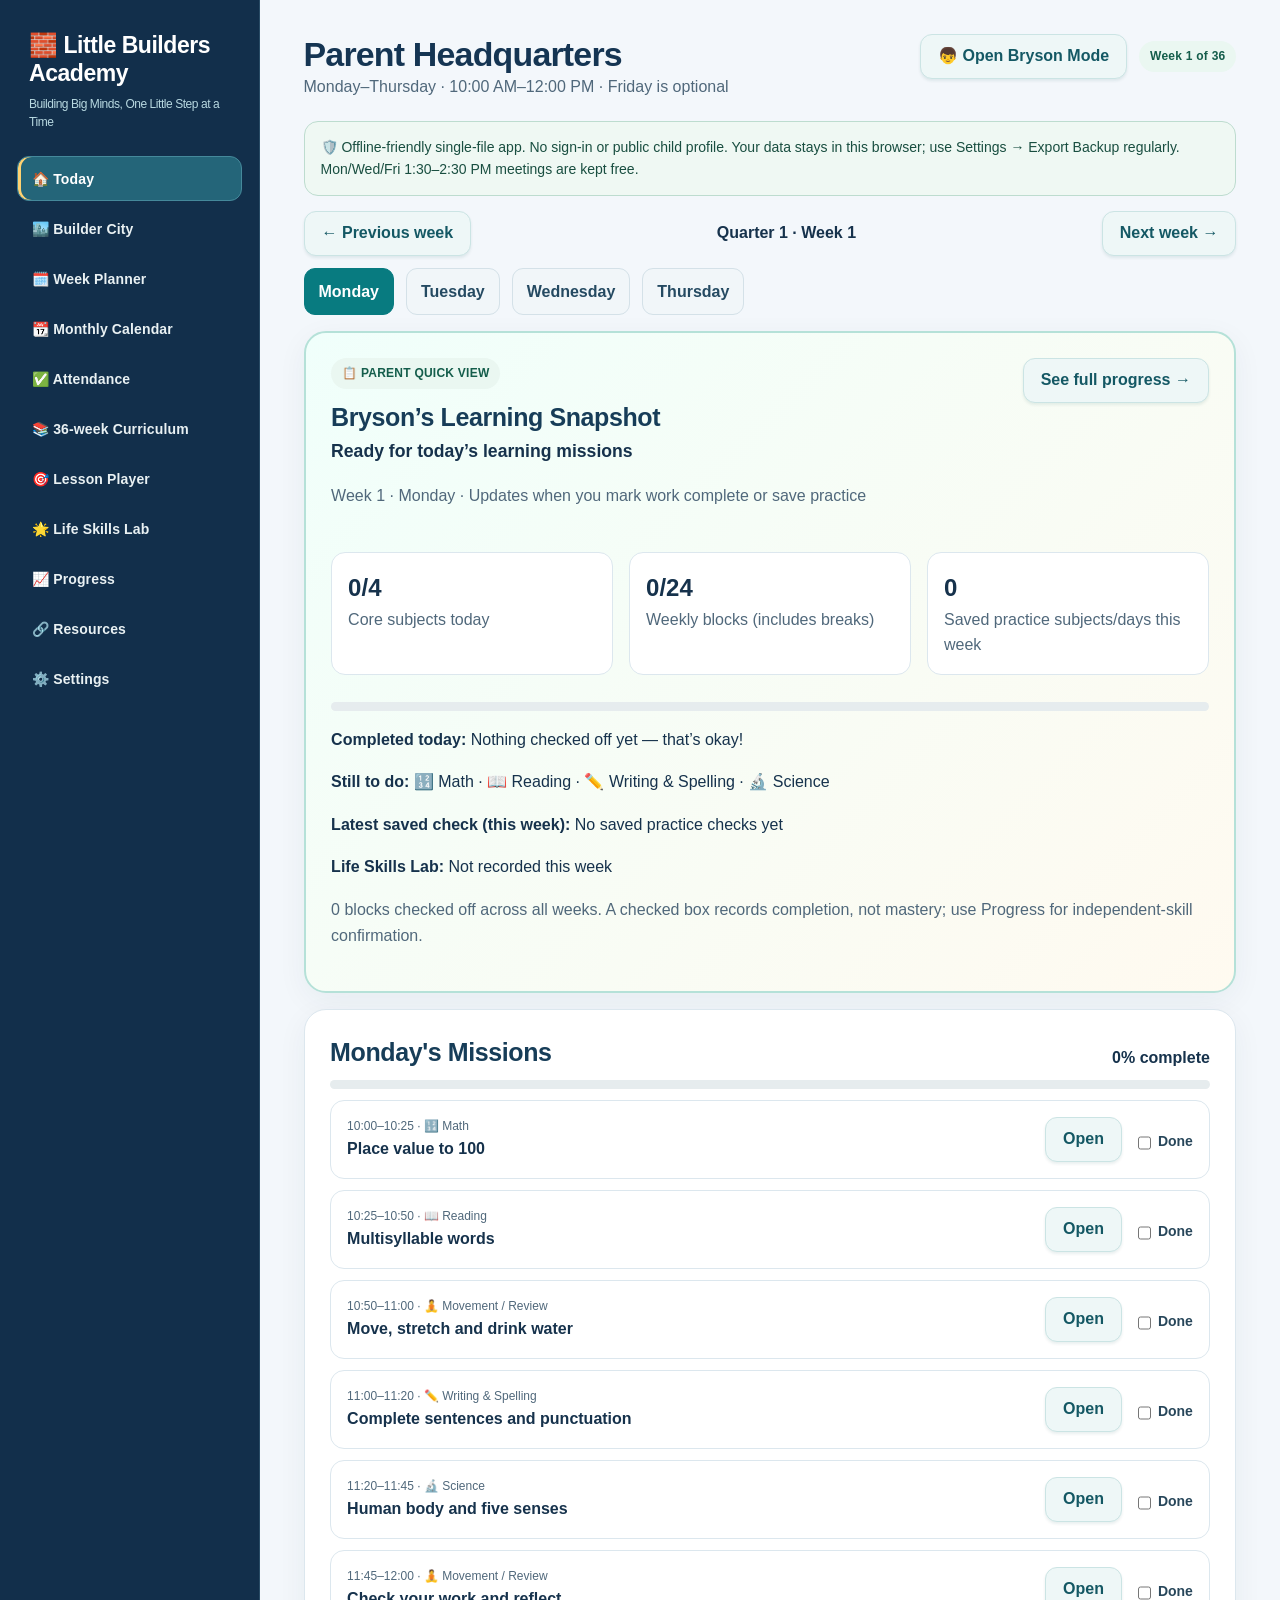
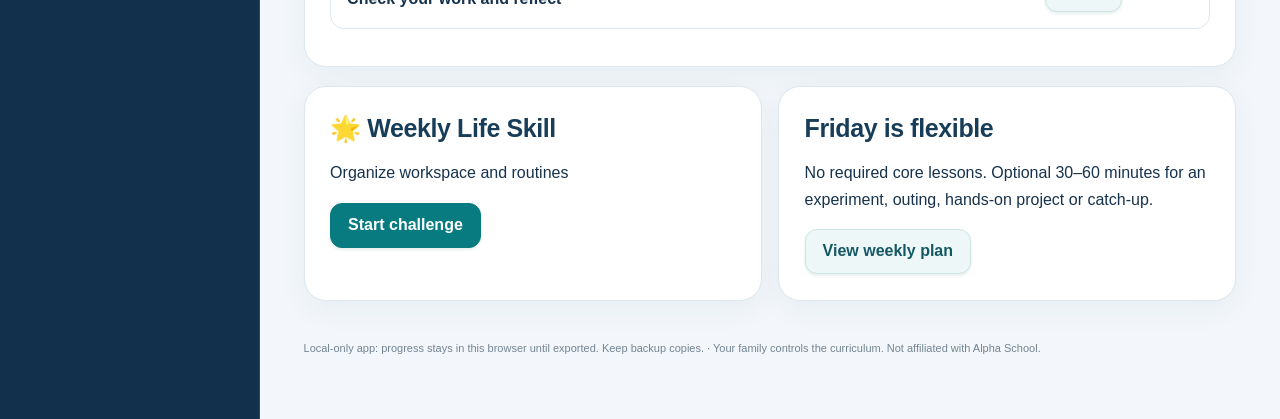
==== commit e6e62a1b: "Add files via upload" ====
--- a/index.html
+++ b/index.html
@@ -200,7 +200,22 @@
 .math-focus .reading-optional{margin-top:14px}
 .math-focus .reading-nav{margin-top:22px}
 @media(max-width:600px){.math-focus-question{font-size:1.48rem}}
-.writing-focus .writing-draft{display:block;width:100%;min-height:210px;line-height:1.75;font-size:1.15rem;padding:18px;border-radius:14px}.writing-focus .writing-summary{border:1px solid #dbe5eb;background:#f6fafc;padding:16px;border-radius:14px;white-space:pre-wrap;overflow-wrap:anywhere}.writing-focus .writing-summary p{line-height:1.7;margin-bottom:0}.writing-focus .math-focus-question{font-size:1.38rem;line-height:1.5;font-weight:750}.drawing-card{margin-top:16px;border:1px solid #cfe0f6;background:#f8fbff;border-radius:18px;padding:14px}.drawing-toolbar{display:flex;gap:10px;flex-wrap:wrap;align-items:center;margin:10px 0}.drawing-pad{width:100%;height:240px;border:2px dashed #9bb9d7;border-radius:16px;background:#fff;touch-action:none;display:block}.drawing-hint{font-size:13px;color:#47617b}.drawing-preview{margin-top:12px;border:1px solid #d8e5f2;border-radius:14px;background:#fff;padding:10px}.drawing-preview img{max-width:100%;display:block;border-radius:10px}.pill-soft{display:inline-block;background:#e8f1ff;color:#123b6b;border-radius:999px;padding:4px 10px;font-size:12px;font-weight:700}</style></head><body><div class="shell"><aside class="side"><div class="logo">🧱 Little Builders Academy<small>Building Big Minds, One Little Step at a Time</small></div><nav class="menu" id="nav"></nav></aside><main class="main" id="app"></main></div><script>const SEED={"weeks":[{"week":1,"quarter":1,"subjects":{"math":{"topic":"Place value to 100","objective":"I can explain, practice, and demonstrate place value to 100.","practice":"Watch or read a short explanation, complete 3 guided examples, then demonstrate place value to 100 in a new problem or mini-project."},"reading":{"topic":"Multisyllable words","objective":"I can explain, practice, and demonstrate multisyllable words.","practice":"Watch or read a short explanation, complete 3 guided examples, then demonstrate multisyllable words in a new problem or mini-project."},"writing":{"topic":"Complete sentences and punctuation","objective":"I can explain, practice, and demonstrate complete sentences and punctuation.","practice":"Watch or read a short explanation, complete 3 guided examples, then demonstrate complete sentences and punctuation in a new problem or mini-project."},"science":{"topic":"Human body and five senses","objective":"I can explain, practice, and demonstrate human body and five senses.","practice":"Watch or read a short explanation, complete 3 guided examples, then demonstrate human body and five senses in a new problem or mini-project."},"social":{"topic":"Citizenship Adventures","objective":"Explore communities, history, geography, culture, and economics at a second-grade level.","practice":"Watch or read a short explanation, complete 3 guided examples, then demonstrate my family and community in a new problem or mini-project."},"life":{"topic":"Organize workspace and routines","objective":"I can explain, practice, and demonstrate organize workspace and routines.","practice":"Watch or read a short explanation, complete 3 guided examples, then demonstrate organize workspace and routines in a new problem or mini-project."}}},{"week":2,"quarter":1,"subjects":{"math":{"topic":"Compare numbers and number lines","objective":"I can explain, practice, and demonstrate compare numbers and number lines.","practice":"Watch or read a short explanation, complete 3 guided examples, then demonstrate compare numbers and number lines in a new problem or mini-project."},"reading":{"topic":"Vowel teams","objective":"I can explain, practice, and demonstrate vowel teams.","practice":"Watch or read a short explanation, complete 3 guided examples, then demonstrate vowel teams in a new problem or mini-project."},"writing":{"topic":"Nouns and verbs","objective":"I can explain, practice, and demonstrate nouns and verbs.","practice":"Watch or read a short explanation, complete 3 guided examples, then demonstrate nouns and verbs in a new problem or mini-project."},"science":{"topic":"Major body systems","objective":"I can explain, practice, and demonstrate major body systems.","practice":"Watch or read a short explanation, complete 3 guided examples, then demonstrate major body systems in a new problem or mini-project."},"social":{"topic":"Citizenship & Simple Geography","objective":"Explore communities, history, geography, culture, and economics at a second-grade level.","practice":"Watch or read a short explanation, complete 3 guided examples, then demonstrate rules and citizenship in a new problem or mini-project."},"life":{"topic":"Name feelings and calm down","objective":"I can explain, practice, and demonstrate name feelings and calm down.","practice":"Watch or read a short explanation, complete 3 guided examples, then demonstrate name feelings and calm down in a new problem or mini-project."}}},{"week":3,"quarter":1,"subjects":{"math":{"topic":"Addition within 20 strategies","objective":"I can explain, practice, and demonstrate addition within 20 strategies.","practice":"Watch or read a short explanation, complete 3 guided examples, then demonstrate addition within 20 strategies in a new problem or mini-project."},"reading":{"topic":"R-controlled vowels","objective":"I can explain, practice, and demonstrate r-controlled vowels.","practice":"Watch or read a short explanation, complete 3 guided examples, then demonstrate r-controlled vowels in a new problem or mini-project."},"writing":{"topic":"Describing with adjectives","objective":"I can explain, practice, and demonstrate describing with adjectives.","practice":"Watch or read a short explanation, complete 3 guided examples, then demonstrate describing with adjectives in a new problem or mini-project."},"science":{"topic":"Nutrition and healthy habits","objective":"I can explain, practice, and demonstrate nutrition and healthy habits.","practice":"Watch or read a short explanation, complete 3 guided examples, then demonstrate nutrition and healthy habits in a new problem or mini-project."},"social":{"topic":"Community & Economics","objective":"Explore communities, history, geography, culture, and economics at a second-grade level.","practice":"Watch or read a short explanation, complete 3 guided examples, then demonstrate community helpers in a new problem or mini-project."},"life":{"topic":"Introductions and greetings","objective":"I can explain, practice, and demonstrate introductions and greetings.","practice":"Watch or read a short explanation, complete 3 guided examples, then demonstrate introductions and greetings in a new problem or mini-project."}}},{"week":4,"quarter":1,"subjects":{"math":{"topic":"Subtraction within 20","objective":"I can explain, practice, and demonstrate subtraction within 20.","practice":"Watch or read a short explanation, complete 3 guided examples, then demonstrate subtraction within 20 in a new problem or mini-project."},"reading":{"topic":"Prefixes and suffixes","objective":"I can explain, practice, and demonstrate prefixes and suffixes.","practice":"Watch or read a short explanation, complete 3 guided examples, then demonstrate prefixes and suffixes in a new problem or mini-project."},"writing":{"topic":"Spelling patterns","objective":"I can explain, practice, and demonstrate spelling patterns.","practice":"Watch or read a short explanation, complete 3 guided examples, then demonstrate spelling patterns in a new problem or mini-project."},"science":{"topic":"Life cycles","objective":"I can explain, practice, and demonstrate life cycles.","practice":"Watch or read a short explanation, complete 3 guided examples, then demonstrate life cycles in a new problem or mini-project."},"social":{"topic":"Maps & Places","objective":"Explore communities, history, geography, culture, and economics at a second-grade level.","practice":"Watch or read a short explanation, complete 3 guided examples, then demonstrate maps and symbols in a new problem or mini-project."},"life":{"topic":"Make a safe snack","objective":"I can explain, practice, and demonstrate make a safe snack.","practice":"Watch or read a short explanation, complete 3 guided examples, then demonstrate make a safe snack in a new problem or mini-project."}}},{"week":5,"quarter":1,"subjects":{"math":{"topic":"Addition within 100 without regrouping","objective":"I can explain, practice, and demonstrate addition within 100 without regrouping.","practice":"Watch or read a short explanation, complete 3 guided examples, then demonstrate addition within 100 without regrouping in a new problem or mini-project."},"reading":{"topic":"Fluent phrased reading","objective":"I can explain, practice, and demonstrate fluent phrased reading.","practice":"Watch or read a short explanation, complete 3 guided examples, then demonstrate fluent phrased reading in a new problem or mini-project."},"writing":{"topic":"Expand simple sentences","objective":"I can explain, practice, and demonstrate expand simple sentences.","practice":"Watch or read a short explanation, complete 3 guided examples, then demonstrate expand simple sentences in a new problem or mini-project."},"science":{"topic":"Habitats","objective":"I can explain, practice, and demonstrate habitats.","practice":"Watch or read a short explanation, complete 3 guided examples, then demonstrate habitats in a new problem or mini-project."},"social":{"topic":"History & Culture","objective":"Explore communities, history, geography, culture, and economics at a second-grade level.","practice":"Watch or read a short explanation, complete 3 guided examples, then demonstrate cardinal directions in a new problem or mini-project."},"life":{"topic":"Follow a three-step task","objective":"I can explain, practice, and demonstrate follow a three-step task.","practice":"Watch or read a short explanation, complete 3 guided examples, then demonstrate follow a three-step task in a new problem or mini-project."}}},{"week":6,"quarter":1,"subjects":{"math":{"topic":"Addition within 100 with regrouping","objective":"I can explain, practice, and demonstrate addition within 100 with regrouping.","practice":"Watch or read a short explanation, complete 3 guided examples, then demonstrate addition within 100 with regrouping in a new problem or mini-project."},"reading":{"topic":"Retelling and main idea","objective":"I can explain, practice, and demonstrate retelling and main idea.","practice":"Watch or read a short explanation, complete 3 guided examples, then demonstrate retelling and main idea in a new problem or mini-project."},"writing":{"topic":"Organized paragraph","objective":"I can explain, practice, and demonstrate organized paragraph.","practice":"Watch or read a short explanation, complete 3 guided examples, then demonstrate organized paragraph in a new problem or mini-project."},"science":{"topic":"Simple food chains","objective":"I can explain, practice, and demonstrate simple food chains.","practice":"Watch or read a short explanation, complete 3 guided examples, then demonstrate simple food chains in a new problem or mini-project."},"social":{"topic":"Our World & Responsible Choices","objective":"Explore communities, history, geography, culture, and economics at a second-grade level.","practice":"Watch or read a short explanation, complete 3 guided examples, then demonstrate city state and nation in a new problem or mini-project."},"life":{"topic":"Take turns","objective":"I can explain, practice, and demonstrate take turns.","practice":"Watch or read a short explanation, complete 3 guided examples, then demonstrate take turns in a new problem or mini-project."}}},{"week":7,"quarter":1,"subjects":{"math":{"topic":"Subtraction within 100 without regrouping","objective":"I can explain, practice, and demonstrate subtraction within 100 without regrouping.","practice":"Watch or read a short explanation, complete 3 guided examples, then demonstrate subtraction within 100 without regrouping in a new problem or mini-project."},"reading":{"topic":"Character setting and plot","objective":"I can explain, practice, and demonstrate character setting and plot.","practice":"Watch or read a short explanation, complete 3 guided examples, then demonstrate character setting and plot in a new problem or mini-project."},"writing":{"topic":"Sequence writing","objective":"I can explain, practice, and demonstrate sequence writing.","practice":"Watch or read a short explanation, complete 3 guided examples, then demonstrate sequence writing in a new problem or mini-project."},"science":{"topic":"Plant parts and needs","objective":"I can explain, practice, and demonstrate plant parts and needs.","practice":"Watch or read a short explanation, complete 3 guided examples, then demonstrate plant parts and needs in a new problem or mini-project."},"social":{"topic":"Texas symbols","objective":"I can explain, practice, and demonstrate texas symbols.","practice":"Watch or read a short explanation, complete 3 guided examples, then demonstrate texas symbols in a new problem or mini-project."},"life":{"topic":"Try again after mistakes","objective":"I can explain, practice, and demonstrate try again after mistakes.","practice":"Watch or read a short explanation, complete 3 guided examples, then demonstrate try again after mistakes in a new problem or mini-project."}}},{"week":8,"quarter":1,"subjects":{"math":{"topic":"Subtraction within 100 with regrouping","objective":"I can explain, practice, and demonstrate subtraction within 100 with regrouping.","practice":"Watch or read a short explanation, complete 3 guided examples, then demonstrate subtraction within 100 with regrouping in a new problem or mini-project."},"reading":{"topic":"Nonfiction supporting details","objective":"I can explain, practice, and demonstrate nonfiction supporting details.","practice":"Watch or read a short explanation, complete 3 guided examples, then demonstrate nonfiction supporting details in a new problem or mini-project."},"writing":{"topic":"Descriptive paragraph","objective":"I can explain, practice, and demonstrate descriptive paragraph.","practice":"Watch or read a short explanation, complete 3 guided examples, then demonstrate descriptive paragraph in a new problem or mini-project."},"science":{"topic":"States of matter","objective":"I can explain, practice, and demonstrate states of matter.","practice":"Watch or read a short explanation, complete 3 guided examples, then demonstrate states of matter in a new problem or mini-project."},"social":{"topic":"Traditions and holidays","objective":"I can explain, practice, and demonstrate traditions and holidays.","practice":"Watch or read a short explanation, complete 3 guided examples, then demonstrate traditions and holidays in a new problem or mini-project."},"life":{"topic":"Home and emergency safety","objective":"I can explain, practice, and demonstrate home and emergency safety.","practice":"Watch or read a short explanation, complete 3 guided examples, then demonstrate home and emergency safety in a new problem or mini-project."}}},{"week":9,"quarter":1,"subjects":{"math":{"topic":"Quarter 1 skills review","objective":"I can explain, practice, and demonstrate quarter 1 skills review.","practice":"Watch or read a short explanation, complete 3 guided examples, then demonstrate quarter 1 skills review in a new problem or mini-project."},"reading":{"topic":"Quarter 1 reading check","objective":"I can explain, practice, and demonstrate quarter 1 reading check.","practice":"Watch or read a short explanation, complete 3 guided examples, then demonstrate quarter 1 reading check in a new problem or mini-project."},"writing":{"topic":"Quarter 1 writing check","objective":"I can explain, practice, and demonstrate quarter 1 writing check.","practice":"Watch or read a short explanation, complete 3 guided examples, then demonstrate quarter 1 writing check in a new problem or mini-project."},"science":{"topic":"Science experiment review","objective":"I can explain, practice, and demonstrate science experiment review.","practice":"Watch or read a short explanation, complete 3 guided examples, then demonstrate science experiment review in a new problem or mini-project."},"social":{"topic":"Citizenship review","objective":"I can explain, practice, and demonstrate citizenship review.","practice":"Watch or read a short explanation, complete 3 guided examples, then demonstrate citizenship review in a new problem or mini-project."},"life":{"topic":"Independence showcase","objective":"I can explain, practice, and demonstrate independence showcase.","practice":"Watch or read a short explanation, complete 3 guided examples, then demonstrate independence showcase in a new problem or mini-project."}}},{"week":10,"quarter":2,"subjects":{"math":{"topic":"Hundreds tens and ones to 1000","objective":"I can explain, practice, and demonstrate hundreds tens and ones to 1000.","practice":"Watch or read a short explanation, complete 3 guided examples, then demonstrate hundreds tens and ones to 1000 in a new problem or mini-project."},"reading":{"topic":"Text features","objective":"I can explain, practice, and demonstrate text features.","practice":"Watch or read a short explanation, complete 3 guided examples, then demonstrate text features in a new problem or mini-project."},"writing":{"topic":"Subject and predicate","objective":"I can explain, practice, and demonstrate subject and predicate.","practice":"Watch or read a short explanation, complete 3 guided examples, then demonstrate subject and predicate in a new problem or mini-project."},"science":{"topic":"Pushes pulls and motion","objective":"I can explain, practice, and demonstrate pushes pulls and motion.","practice":"Watch or read a short explanation, complete 3 guided examples, then demonstrate pushes pulls and motion in a new problem or mini-project."},"social":{"topic":"Rights and responsibilities","objective":"I can explain, practice, and demonstrate rights and responsibilities.","practice":"Watch or read a short explanation, complete 3 guided examples, then demonstrate rights and responsibilities in a new problem or mini-project."},"life":{"topic":"Start a conversation","objective":"I can explain, practice, and demonstrate start a conversation.","practice":"Watch or read a short explanation, complete 3 guided examples, then demonstrate start a conversation in a new problem or mini-project."}}},{"week":11,"quarter":2,"subjects":{"math":{"topic":"Compare numbers to 1000","objective":"I can explain, practice, and demonstrate compare numbers to 1000.","practice":"Watch or read a short explanation, complete 3 guided examples, then demonstrate compare numbers to 1000 in a new problem or mini-project."},"reading":{"topic":"Context clues","objective":"I can explain, practice, and demonstrate context clues.","practice":"Watch or read a short explanation, complete 3 guided examples, then demonstrate context clues in a new problem or mini-project."},"writing":{"topic":"Past present future verbs","objective":"I can explain, practice, and demonstrate past present future verbs.","practice":"Watch or read a short explanation, complete 3 guided examples, then demonstrate past present future verbs in a new problem or mini-project."},"science":{"topic":"Magnets","objective":"I can explain, practice, and demonstrate magnets.","practice":"Watch or read a short explanation, complete 3 guided examples, then demonstrate magnets in a new problem or mini-project."},"social":{"topic":"Local leaders","objective":"I can explain, practice, and demonstrate local leaders.","practice":"Watch or read a short explanation, complete 3 guided examples, then demonstrate local leaders in a new problem or mini-project."},"life":{"topic":"Tell a clear story","objective":"I can explain, practice, and demonstrate tell a clear story.","practice":"Watch or read a short explanation, complete 3 guided examples, then demonstrate tell a clear story in a new problem or mini-project."}}},{"week":12,"quarter":2,"subjects":{"math":{"topic":"Mental math by tens and hundreds","objective":"I can explain, practice, and demonstrate mental math by tens and hundreds.","practice":"Watch or read a short explanation, complete 3 guided examples, then demonstrate mental math by tens and hundreds in a new problem or mini-project."},"reading":{"topic":"Compare characters","objective":"I can explain, practice, and demonstrate compare characters.","practice":"Watch or read a short explanation, complete 3 guided examples, then demonstrate compare characters in a new problem or mini-project."},"writing":{"topic":"Contractions","objective":"I can explain, practice, and demonstrate contractions.","practice":"Watch or read a short explanation, complete 3 guided examples, then demonstrate contractions in a new problem or mini-project."},"science":{"topic":"Sound and vibration","objective":"I can explain, practice, and demonstrate sound and vibration.","practice":"Watch or read a short explanation, complete 3 guided examples, then demonstrate sound and vibration in a new problem or mini-project."},"social":{"topic":"Community services","objective":"I can explain, practice, and demonstrate community services.","practice":"Watch or read a short explanation, complete 3 guided examples, then demonstrate community services in a new problem or mini-project."},"life":{"topic":"Collaborate on a build","objective":"I can explain, practice, and demonstrate collaborate on a build.","practice":"Watch or read a short explanation, complete 3 guided examples, then demonstrate collaborate on a build in a new problem or mini-project."}}},{"week":13,"quarter":2,"subjects":{"math":{"topic":"Two-step word problems","objective":"I can explain, practice, and demonstrate two-step word problems.","practice":"Watch or read a short explanation, complete 3 guided examples, then demonstrate two-step word problems in a new problem or mini-project."},"reading":{"topic":"Cause and effect","objective":"I can explain, practice, and demonstrate cause and effect.","practice":"Watch or read a short explanation, complete 3 guided examples, then demonstrate cause and effect in a new problem or mini-project."},"writing":{"topic":"Commas in a series","objective":"I can explain, practice, and demonstrate commas in a series.","practice":"Watch or read a short explanation, complete 3 guided examples, then demonstrate commas in a series in a new problem or mini-project."},"science":{"topic":"Light and shadows","objective":"I can explain, practice, and demonstrate light and shadows.","practice":"Watch or read a short explanation, complete 3 guided examples, then demonstrate light and shadows in a new problem or mini-project."},"social":{"topic":"Culture and diversity","objective":"I can explain, practice, and demonstrate culture and diversity.","practice":"Watch or read a short explanation, complete 3 guided examples, then demonstrate culture and diversity in a new problem or mini-project."},"life":{"topic":"Kindness and empathy","objective":"I can explain, practice, and demonstrate kindness and empathy.","practice":"Watch or read a short explanation, complete 3 guided examples, then demonstrate kindness and empathy in a new problem or mini-project."}}},{"week":14,"quarter":2,"subjects":{"math":{"topic":"Coins and their values","objective":"I can explain, practice, and demonstrate coins and their values.","practice":"Watch or read a short explanation, complete 3 guided examples, then demonstrate coins and their values in a new problem or mini-project."},"reading":{"topic":"Author's purpose","objective":"I can explain, practice, and demonstrate author's purpose.","practice":"Watch or read a short explanation, complete 3 guided examples, then demonstrate author's purpose in a new problem or mini-project."},"writing":{"topic":"Friendly letters","objective":"I can explain, practice, and demonstrate friendly letters.","practice":"Watch or read a short explanation, complete 3 guided examples, then demonstrate friendly letters in a new problem or mini-project."},"science":{"topic":"Weather observations","objective":"I can explain, practice, and demonstrate weather observations.","practice":"Watch or read a short explanation, complete 3 guided examples, then demonstrate weather observations in a new problem or mini-project."},"social":{"topic":"Landforms and maps","objective":"I can explain, practice, and demonstrate landforms and maps.","practice":"Watch or read a short explanation, complete 3 guided examples, then demonstrate landforms and maps in a new problem or mini-project."},"life":{"topic":"Resolve disagreements","objective":"I can explain, practice, and demonstrate resolve disagreements.","practice":"Watch or read a short explanation, complete 3 guided examples, then demonstrate resolve disagreements in a new problem or mini-project."}}},{"week":15,"quarter":2,"subjects":{"math":{"topic":"Count money and make change","objective":"I can explain, practice, and demonstrate count money and make change.","practice":"Watch or read a short explanation, complete 3 guided examples, then demonstrate count money and make change in a new problem or mini-project."},"reading":{"topic":"Compare two texts","objective":"I can explain, practice, and demonstrate compare two texts.","practice":"Watch or read a short explanation, complete 3 guided examples, then demonstrate compare two texts in a new problem or mini-project."},"writing":{"topic":"Beginning middle end stories","objective":"I can explain, practice, and demonstrate beginning middle end stories.","practice":"Watch or read a short explanation, complete 3 guided examples, then demonstrate beginning middle end stories in a new problem or mini-project."},"science":{"topic":"Water cycle","objective":"I can explain, practice, and demonstrate water cycle.","practice":"Watch or read a short explanation, complete 3 guided examples, then demonstrate water cycle in a new problem or mini-project."},"social":{"topic":"Needs versus wants","objective":"I can explain, practice, and demonstrate needs versus wants.","practice":"Watch or read a short explanation, complete 3 guided examples, then demonstrate needs versus wants in a new problem or mini-project."},"life":{"topic":"Set and track goals","objective":"I can explain, practice, and demonstrate set and track goals.","practice":"Watch or read a short explanation, complete 3 guided examples, then demonstrate set and track goals in a new problem or mini-project."}}},{"week":16,"quarter":2,"subjects":{"math":{"topic":"Time to five minutes","objective":"I can explain, practice, and demonstrate time to five minutes.","practice":"Watch or read a short explanation, complete 3 guided examples, then demonstrate time to five minutes in a new problem or mini-project."},"reading":{"topic":"Poetry and rhythm","objective":"I can explain, practice, and demonstrate poetry and rhythm.","practice":"Watch or read a short explanation, complete 3 guided examples, then demonstrate poetry and rhythm in a new problem or mini-project."},"writing":{"topic":"Revising and editing","objective":"I can explain, practice, and demonstrate revising and editing.","practice":"Watch or read a short explanation, complete 3 guided examples, then demonstrate revising and editing in a new problem or mini-project."},"science":{"topic":"Seasons","objective":"I can explain, practice, and demonstrate seasons.","practice":"Watch or read a short explanation, complete 3 guided examples, then demonstrate seasons in a new problem or mini-project."},"social":{"topic":"Goods and services","objective":"I can explain, practice, and demonstrate goods and services.","practice":"Watch or read a short explanation, complete 3 guided examples, then demonstrate goods and services in a new problem or mini-project."},"life":{"topic":"Needs versus wants","objective":"I can explain, practice, and demonstrate needs versus wants.","practice":"Watch or read a short explanation, complete 3 guided examples, then demonstrate needs versus wants in a new problem or mini-project."}}},{"week":17,"quarter":2,"subjects":{"math":{"topic":"Elapsed time basics","objective":"I can explain, practice, and demonstrate elapsed time basics.","practice":"Watch or read a short explanation, complete 3 guided examples, then demonstrate elapsed time basics in a new problem or mini-project."},"reading":{"topic":"Chapter reading stamina","objective":"I can explain, practice, and demonstrate chapter reading stamina.","practice":"Watch or read a short explanation, complete 3 guided examples, then demonstrate chapter reading stamina in a new problem or mini-project."},"writing":{"topic":"Explanatory writing","objective":"I can explain, practice, and demonstrate explanatory writing.","practice":"Watch or read a short explanation, complete 3 guided examples, then demonstrate explanatory writing in a new problem or mini-project."},"science":{"topic":"Earth surface","objective":"I can explain, practice, and demonstrate earth surface.","practice":"Watch or read a short explanation, complete 3 guided examples, then demonstrate earth surface in a new problem or mini-project."},"social":{"topic":"Trading and buying","objective":"I can explain, practice, and demonstrate trading and buying.","practice":"Watch or read a short explanation, complete 3 guided examples, then demonstrate trading and buying in a new problem or mini-project."},"life":{"topic":"Saving and spending","objective":"I can explain, practice, and demonstrate saving and spending.","practice":"Watch or read a short explanation, complete 3 guided examples, then demonstrate saving and spending in a new problem or mini-project."}}},{"week":18,"quarter":2,"subjects":{"math":{"topic":"Quarter 2 skills review","objective":"I can explain, practice, and demonstrate quarter 2 skills review.","practice":"Watch or read a short explanation, complete 3 guided examples, then demonstrate quarter 2 skills review in a new problem or mini-project."},"reading":{"topic":"Quarter 2 reading check","objective":"I can explain, practice, and demonstrate quarter 2 reading check.","practice":"Watch or read a short explanation, complete 3 guided examples, then demonstrate quarter 2 reading check in a new problem or mini-project."},"writing":{"topic":"Quarter 2 writing check","objective":"I can explain, practice, and demonstrate quarter 2 writing check.","practice":"Watch or read a short explanation, complete 3 guided examples, then demonstrate quarter 2 writing check in a new problem or mini-project."},"science":{"topic":"Quarter 2 science review","objective":"I can explain, practice, and demonstrate quarter 2 science review.","practice":"Watch or read a short explanation, complete 3 guided examples, then demonstrate quarter 2 science review in a new problem or mini-project."},"social":{"topic":"Quarter 2 citizenship review","objective":"I can explain, practice, and demonstrate quarter 2 citizenship review.","practice":"Watch or read a short explanation, complete 3 guided examples, then demonstrate quarter 2 citizenship review in a new problem or mini-project."},"life":{"topic":"Host a family game","objective":"I can explain, practice, and demonstrate host a family game.","practice":"Watch or read a short explanation, complete 3 guided examples, then demonstrate host a family game in a new problem or mini-project."}}},{"week":19,"quarter":3,"subjects":{"math":{"topic":"Measure inches and feet","objective":"I can explain, practice, and demonstrate measure inches and feet.","practice":"Watch or read a short explanation, complete 3 guided examples, then demonstrate measure inches and feet in a new problem or mini-project."},"reading":{"topic":"Making inferences","objective":"I can explain, practice, and demonstrate making inferences.","practice":"Watch or read a short explanation, complete 3 guided examples, then demonstrate making inferences in a new problem or mini-project."},"writing":{"topic":"Topic sentences","objective":"I can explain, practice, and demonstrate topic sentences.","practice":"Watch or read a short explanation, complete 3 guided examples, then demonstrate topic sentences in a new problem or mini-project."},"science":{"topic":"Rocks and soil","objective":"I can explain, practice, and demonstrate rocks and soil.","practice":"Watch or read a short explanation, complete 3 guided examples, then demonstrate rocks and soil in a new problem or mini-project."},"social":{"topic":"Then and now","objective":"I can explain, practice, and demonstrate then and now.","practice":"Watch or read a short explanation, complete 3 guided examples, then demonstrate then and now in a new problem or mini-project."},"life":{"topic":"Create a small budget","objective":"I can explain, practice, and demonstrate create a small budget.","practice":"Watch or read a short explanation, complete 3 guided examples, then demonstrate create a small budget in a new problem or mini-project."}}},{"week":20,"quarter":3,"subjects":{"math":{"topic":"Measure centimeters and meters","objective":"I can explain, practice, and demonstrate measure centimeters and meters.","practice":"Watch or read a short explanation, complete 3 guided examples, then demonstrate measure centimeters and meters in a new problem or mini-project."},"reading":{"topic":"Nonfiction main idea","objective":"I can explain, practice, and demonstrate nonfiction main idea.","practice":"Watch or read a short explanation, complete 3 guided examples, then demonstrate nonfiction main idea in a new problem or mini-project."},"writing":{"topic":"Supporting details","objective":"I can explain, practice, and demonstrate supporting details.","practice":"Watch or read a short explanation, complete 3 guided examples, then demonstrate supporting details in a new problem or mini-project."},"science":{"topic":"Natural resources","objective":"I can explain, practice, and demonstrate natural resources.","practice":"Watch or read a short explanation, complete 3 guided examples, then demonstrate natural resources in a new problem or mini-project."},"social":{"topic":"Timelines","objective":"I can explain, practice, and demonstrate timelines.","practice":"Watch or read a short explanation, complete 3 guided examples, then demonstrate timelines in a new problem or mini-project."},"life":{"topic":"Plan a grocery list","objective":"I can explain, practice, and demonstrate plan a grocery list.","practice":"Watch or read a short explanation, complete 3 guided examples, then demonstrate plan a grocery list in a new problem or mini-project."}}},{"week":21,"quarter":3,"subjects":{"math":{"topic":"Estimate and compare lengths","objective":"I can explain, practice, and demonstrate estimate and compare lengths.","practice":"Watch or read a short explanation, complete 3 guided examples, then demonstrate estimate and compare lengths in a new problem or mini-project."},"reading":{"topic":"Sequencing events","objective":"I can explain, practice, and demonstrate sequencing events.","practice":"Watch or read a short explanation, complete 3 guided examples, then demonstrate sequencing events in a new problem or mini-project."},"writing":{"topic":"Opinion and reasons","objective":"I can explain, practice, and demonstrate opinion and reasons.","practice":"Watch or read a short explanation, complete 3 guided examples, then demonstrate opinion and reasons in a new problem or mini-project."},"science":{"topic":"Reduce reuse recycle","objective":"I can explain, practice, and demonstrate reduce reuse recycle.","practice":"Watch or read a short explanation, complete 3 guided examples, then demonstrate reduce reuse recycle in a new problem or mini-project."},"social":{"topic":"Inventions in history","objective":"I can explain, practice, and demonstrate inventions in history.","practice":"Watch or read a short explanation, complete 3 guided examples, then demonstrate inventions in history in a new problem or mini-project."},"life":{"topic":"Compare prices","objective":"I can explain, practice, and demonstrate compare prices.","practice":"Watch or read a short explanation, complete 3 guided examples, then demonstrate compare prices in a new problem or mini-project."}}},{"week":22,"quarter":3,"subjects":{"math":{"topic":"Make picture and bar graphs","objective":"I can explain, practice, and demonstrate make picture and bar graphs.","practice":"Watch or read a short explanation, complete 3 guided examples, then demonstrate make picture and bar graphs in a new problem or mini-project."},"reading":{"topic":"Compare information sources","objective":"I can explain, practice, and demonstrate compare information sources.","practice":"Watch or read a short explanation, complete 3 guided examples, then demonstrate compare information sources in a new problem or mini-project."},"writing":{"topic":"Transition words","objective":"I can explain, practice, and demonstrate transition words.","practice":"Watch or read a short explanation, complete 3 guided examples, then demonstrate transition words in a new problem or mini-project."},"science":{"topic":"Engineering design cycle","objective":"I can explain, practice, and demonstrate engineering design cycle.","practice":"Watch or read a short explanation, complete 3 guided examples, then demonstrate engineering design cycle in a new problem or mini-project."},"social":{"topic":"Texas and US geography","objective":"I can explain, practice, and demonstrate texas and us geography.","practice":"Watch or read a short explanation, complete 3 guided examples, then demonstrate texas and us geography in a new problem or mini-project."},"life":{"topic":"Shop politely","objective":"I can explain, practice, and demonstrate shop politely.","practice":"Watch or read a short explanation, complete 3 guided examples, then demonstrate shop politely in a new problem or mini-project."}}},{"week":23,"quarter":3,"subjects":{"math":{"topic":"Read and interpret graphs","objective":"I can explain, practice, and demonstrate read and interpret graphs.","practice":"Watch or read a short explanation, complete 3 guided examples, then demonstrate read and interpret graphs in a new problem or mini-project."},"reading":{"topic":"Fact versus opinion","objective":"I can explain, practice, and demonstrate fact versus opinion.","practice":"Watch or read a short explanation, complete 3 guided examples, then demonstrate fact versus opinion in a new problem or mini-project."},"writing":{"topic":"Questions and exclamations","objective":"I can explain, practice, and demonstrate questions and exclamations.","practice":"Watch or read a short explanation, complete 3 guided examples, then demonstrate questions and exclamations in a new problem or mini-project."},"science":{"topic":"Simple machines","objective":"I can explain, practice, and demonstrate simple machines.","practice":"Watch or read a short explanation, complete 3 guided examples, then demonstrate simple machines in a new problem or mini-project."},"social":{"topic":"Family heritage","objective":"I can explain, practice, and demonstrate family heritage.","practice":"Watch or read a short explanation, complete 3 guided examples, then demonstrate family heritage in a new problem or mini-project."},"life":{"topic":"Sort laundry","objective":"I can explain, practice, and demonstrate sort laundry.","practice":"Watch or read a short explanation, complete 3 guided examples, then demonstrate sort laundry in a new problem or mini-project."}}},{"week":24,"quarter":3,"subjects":{"math":{"topic":"Two- and three-dimensional shapes","objective":"I can explain, practice, and demonstrate two- and three-dimensional shapes.","practice":"Watch or read a short explanation, complete 3 guided examples, then demonstrate two- and three-dimensional shapes in a new problem or mini-project."},"reading":{"topic":"Figurative language basics","objective":"I can explain, practice, and demonstrate figurative language basics.","practice":"Watch or read a short explanation, complete 3 guided examples, then demonstrate figurative language basics in a new problem or mini-project."},"writing":{"topic":"Irregular plurals","objective":"I can explain, practice, and demonstrate irregular plurals.","practice":"Watch or read a short explanation, complete 3 guided examples, then demonstrate irregular plurals in a new problem or mini-project."},"science":{"topic":"Algorithms and patterns","objective":"I can explain, practice, and demonstrate algorithms and patterns.","practice":"Watch or read a short explanation, complete 3 guided examples, then demonstrate algorithms and patterns in a new problem or mini-project."},"social":{"topic":"Monuments and landmarks","objective":"I can explain, practice, and demonstrate monuments and landmarks.","practice":"Watch or read a short explanation, complete 3 guided examples, then demonstrate monuments and landmarks in a new problem or mini-project."},"life":{"topic":"Prepare a simple meal","objective":"I can explain, practice, and demonstrate prepare a simple meal.","practice":"Watch or read a short explanation, complete 3 guided examples, then demonstrate prepare a simple meal in a new problem or mini-project."}}},{"week":25,"quarter":3,"subjects":{"math":{"topic":"Halves thirds and fourths","objective":"I can explain, practice, and demonstrate halves thirds and fourths.","practice":"Watch or read a short explanation, complete 3 guided examples, then demonstrate halves thirds and fourths in a new problem or mini-project."},"reading":{"topic":"Literary genres","objective":"I can explain, practice, and demonstrate literary genres.","practice":"Watch or read a short explanation, complete 3 guided examples, then demonstrate literary genres in a new problem or mini-project."},"writing":{"topic":"Research notes","objective":"I can explain, practice, and demonstrate research notes.","practice":"Watch or read a short explanation, complete 3 guided examples, then demonstrate research notes in a new problem or mini-project."},"science":{"topic":"Fair experiments","objective":"I can explain, practice, and demonstrate fair experiments.","practice":"Watch or read a short explanation, complete 3 guided examples, then demonstrate fair experiments in a new problem or mini-project."},"social":{"topic":"Good decisions","objective":"I can explain, practice, and demonstrate good decisions.","practice":"Watch or read a short explanation, complete 3 guided examples, then demonstrate good decisions in a new problem or mini-project."},"life":{"topic":"Online privacy and safety","objective":"I can explain, practice, and demonstrate online privacy and safety.","practice":"Watch or read a short explanation, complete 3 guided examples, then demonstrate online privacy and safety in a new problem or mini-project."}}},{"week":26,"quarter":3,"subjects":{"math":{"topic":"Arrays and equal groups","objective":"I can explain, practice, and demonstrate arrays and equal groups.","practice":"Watch or read a short explanation, complete 3 guided examples, then demonstrate arrays and equal groups in a new problem or mini-project."},"reading":{"topic":"Summarizing","objective":"I can explain, practice, and demonstrate summarizing.","practice":"Watch or read a short explanation, complete 3 guided examples, then demonstrate summarizing in a new problem or mini-project."},"writing":{"topic":"Mini nonfiction report","objective":"I can explain, practice, and demonstrate mini nonfiction report.","practice":"Watch or read a short explanation, complete 3 guided examples, then demonstrate mini nonfiction report in a new problem or mini-project."},"science":{"topic":"Data and observations","objective":"I can explain, practice, and demonstrate data and observations.","practice":"Watch or read a short explanation, complete 3 guided examples, then demonstrate data and observations in a new problem or mini-project."},"social":{"topic":"Community service","objective":"I can explain, practice, and demonstrate community service.","practice":"Watch or read a short explanation, complete 3 guided examples, then demonstrate community service in a new problem or mini-project."},"life":{"topic":"Use a daily schedule","objective":"I can explain, practice, and demonstrate use a daily schedule.","practice":"Watch or read a short explanation, complete 3 guided examples, then demonstrate use a daily schedule in a new problem or mini-project."}}},{"week":27,"quarter":3,"subjects":{"math":{"topic":"Quarter 3 skills review","objective":"I can explain, practice, and demonstrate quarter 3 skills review.","practice":"Watch or read a short explanation, complete 3 guided examples, then demonstrate quarter 3 skills review in a new problem or mini-project."},"reading":{"topic":"Quarter 3 reading check","objective":"I can explain, practice, and demonstrate quarter 3 reading check.","practice":"Watch or read a short explanation, complete 3 guided examples, then demonstrate quarter 3 reading check in a new problem or mini-project."},"writing":{"topic":"Quarter 3 writing check","objective":"I can explain, practice, and demonstrate quarter 3 writing check.","practice":"Watch or read a short explanation, complete 3 guided examples, then demonstrate quarter 3 writing check in a new problem or mini-project."},"science":{"topic":"Quarter 3 science review","objective":"I can explain, practice, and demonstrate quarter 3 science review.","practice":"Watch or read a short explanation, complete 3 guided examples, then demonstrate quarter 3 science review in a new problem or mini-project."},"social":{"topic":"Quarter 3 citizenship review","objective":"I can explain, practice, and demonstrate quarter 3 citizenship review.","practice":"Watch or read a short explanation, complete 3 guided examples, then demonstrate quarter 3 citizenship review in a new problem or mini-project."},"life":{"topic":"Plan family gathering","objective":"I can explain, practice, and demonstrate plan family gathering.","practice":"Watch or read a short explanation, complete 3 guided examples, then demonstrate plan family gathering in a new problem or mini-project."}}},{"week":28,"quarter":4,"subjects":{"math":{"topic":"Skip-counting patterns","objective":"I can explain, practice, and demonstrate skip-counting patterns.","practice":"Watch or read a short explanation, complete 3 guided examples, then demonstrate skip-counting patterns in a new problem or mini-project."},"reading":{"topic":"Independent book choice","objective":"I can explain, practice, and demonstrate independent book choice.","practice":"Watch or read a short explanation, complete 3 guided examples, then demonstrate independent book choice in a new problem or mini-project."},"writing":{"topic":"Daily journal","objective":"I can explain, practice, and demonstrate daily journal.","practice":"Watch or read a short explanation, complete 3 guided examples, then demonstrate daily journal in a new problem or mini-project."},"science":{"topic":"Our solar system","objective":"I can explain, practice, and demonstrate our solar system.","practice":"Watch or read a short explanation, complete 3 guided examples, then demonstrate our solar system in a new problem or mini-project."},"social":{"topic":"Financial choices","objective":"I can explain, practice, and demonstrate financial choices.","practice":"Watch or read a short explanation, complete 3 guided examples, then demonstrate financial choices in a new problem or mini-project."},"life":{"topic":"Notice a problem","objective":"I can explain, practice, and demonstrate notice a problem.","practice":"Watch or read a short explanation, complete 3 guided examples, then demonstrate notice a problem in a new problem or mini-project."}}},{"week":29,"quarter":4,"subjects":{"math":{"topic":"Addition and subtraction fluency","objective":"I can explain, practice, and demonstrate addition and subtraction fluency.","practice":"Watch or read a short explanation, complete 3 guided examples, then demonstrate addition and subtraction fluency in a new problem or mini-project."},"reading":{"topic":"Read to research","objective":"I can explain, practice, and demonstrate read to research.","practice":"Watch or read a short explanation, complete 3 guided examples, then demonstrate read to research in a new problem or mini-project."},"writing":{"topic":"Dialogue and quotation marks","objective":"I can explain, practice, and demonstrate dialogue and quotation marks.","practice":"Watch or read a short explanation, complete 3 guided examples, then demonstrate dialogue and quotation marks in a new problem or mini-project."},"science":{"topic":"Sun Earth and day/night","objective":"I can explain, practice, and demonstrate sun earth and day/night.","practice":"Watch or read a short explanation, complete 3 guided examples, then demonstrate sun earth and day/night in a new problem or mini-project."},"social":{"topic":"Jobs and businesses","objective":"I can explain, practice, and demonstrate jobs and businesses.","practice":"Watch or read a short explanation, complete 3 guided examples, then demonstrate jobs and businesses in a new problem or mini-project."},"life":{"topic":"Invent a solution","objective":"I can explain, practice, and demonstrate invent a solution.","practice":"Watch or read a short explanation, complete 3 guided examples, then demonstrate invent a solution in a new problem or mini-project."}}},{"week":30,"quarter":4,"subjects":{"math":{"topic":"Multi-step applications","objective":"I can explain, practice, and demonstrate multi-step applications.","practice":"Watch or read a short explanation, complete 3 guided examples, then demonstrate multi-step applications in a new problem or mini-project."},"reading":{"topic":"Vocabulary strategies","objective":"I can explain, practice, and demonstrate vocabulary strategies.","practice":"Watch or read a short explanation, complete 3 guided examples, then demonstrate vocabulary strategies in a new problem or mini-project."},"writing":{"topic":"How-to instructions","objective":"I can explain, practice, and demonstrate how-to instructions.","practice":"Watch or read a short explanation, complete 3 guided examples, then demonstrate how-to instructions in a new problem or mini-project."},"science":{"topic":"Animal adaptations","objective":"I can explain, practice, and demonstrate animal adaptations.","practice":"Watch or read a short explanation, complete 3 guided examples, then demonstrate animal adaptations in a new problem or mini-project."},"social":{"topic":"Respectful disagreement","objective":"I can explain, practice, and demonstrate respectful disagreement.","practice":"Watch or read a short explanation, complete 3 guided examples, then demonstrate respectful disagreement in a new problem or mini-project."},"life":{"topic":"Name and price invention","objective":"I can explain, practice, and demonstrate name and price invention.","practice":"Watch or read a short explanation, complete 3 guided examples, then demonstrate name and price invention in a new problem or mini-project."}}},{"week":31,"quarter":4,"subjects":{"math":{"topic":"Math and budgeting","objective":"I can explain, practice, and demonstrate math and budgeting.","practice":"Watch or read a short explanation, complete 3 guided examples, then demonstrate math and budgeting in a new problem or mini-project."},"reading":{"topic":"Persuasive texts","objective":"I can explain, practice, and demonstrate persuasive texts.","practice":"Watch or read a short explanation, complete 3 guided examples, then demonstrate persuasive texts in a new problem or mini-project."},"writing":{"topic":"Advertising copy","objective":"I can explain, practice, and demonstrate advertising copy.","practice":"Watch or read a short explanation, complete 3 guided examples, then demonstrate advertising copy in a new problem or mini-project."},"science":{"topic":"Ecosystems","objective":"I can explain, practice, and demonstrate ecosystems.","practice":"Watch or read a short explanation, complete 3 guided examples, then demonstrate ecosystems in a new problem or mini-project."},"social":{"topic":"Teamwork and leadership","objective":"I can explain, practice, and demonstrate teamwork and leadership.","practice":"Watch or read a short explanation, complete 3 guided examples, then demonstrate teamwork and leadership in a new problem or mini-project."},"life":{"topic":"Make an advertisement","objective":"I can explain, practice, and demonstrate make an advertisement.","practice":"Watch or read a short explanation, complete 3 guided examples, then demonstrate make an advertisement in a new problem or mini-project."}}},{"week":32,"quarter":4,"subjects":{"math":{"topic":"Geometry and structure design","objective":"I can explain, practice, and demonstrate geometry and structure design.","practice":"Watch or read a short explanation, complete 3 guided examples, then demonstrate geometry and structure design in a new problem or mini-project."},"reading":{"topic":"Dialogue in stories","objective":"I can explain, practice, and demonstrate dialogue in stories.","practice":"Watch or read a short explanation, complete 3 guided examples, then demonstrate dialogue in stories in a new problem or mini-project."},"writing":{"topic":"Original storytelling","objective":"I can explain, practice, and demonstrate original storytelling.","practice":"Watch or read a short explanation, complete 3 guided examples, then demonstrate original storytelling in a new problem or mini-project."},"science":{"topic":"Bridge engineering","objective":"I can explain, practice, and demonstrate bridge engineering.","practice":"Watch or read a short explanation, complete 3 guided examples, then demonstrate bridge engineering in a new problem or mini-project."},"social":{"topic":"Identify community problems","objective":"I can explain, practice, and demonstrate identify community problems.","practice":"Watch or read a short explanation, complete 3 guided examples, then demonstrate identify community problems in a new problem or mini-project."},"life":{"topic":"Pitch an idea","objective":"I can explain, practice, and demonstrate pitch an idea.","practice":"Watch or read a short explanation, complete 3 guided examples, then demonstrate pitch an idea in a new problem or mini-project."}}},{"week":33,"quarter":4,"subjects":{"math":{"topic":"STEM measuring","objective":"I can explain, practice, and demonstrate stem measuring.","practice":"Watch or read a short explanation, complete 3 guided examples, then demonstrate stem measuring in a new problem or mini-project."},"reading":{"topic":"Reading across subjects","objective":"I can explain, practice, and demonstrate reading across subjects.","practice":"Watch or read a short explanation, complete 3 guided examples, then demonstrate reading across subjects in a new problem or mini-project."},"writing":{"topic":"Revision for clarity","objective":"I can explain, practice, and demonstrate revision for clarity.","practice":"Watch or read a short explanation, complete 3 guided examples, then demonstrate revision for clarity in a new problem or mini-project."},"science":{"topic":"Measurement in experiments","objective":"I can explain, practice, and demonstrate measurement in experiments.","practice":"Watch or read a short explanation, complete 3 guided examples, then demonstrate measurement in experiments in a new problem or mini-project."},"social":{"topic":"Plan a community solution","objective":"I can explain, practice, and demonstrate plan a community solution.","practice":"Watch or read a short explanation, complete 3 guided examples, then demonstrate plan a community solution in a new problem or mini-project."},"life":{"topic":"Use helpful feedback","objective":"I can explain, practice, and demonstrate use helpful feedback.","practice":"Watch or read a short explanation, complete 3 guided examples, then demonstrate use helpful feedback in a new problem or mini-project."}}},{"week":34,"quarter":4,"subjects":{"math":{"topic":"Everyday math problems","objective":"I can explain, practice, and demonstrate everyday math problems.","practice":"Watch or read a short explanation, complete 3 guided examples, then demonstrate everyday math problems in a new problem or mini-project."},"reading":{"topic":"Book review","objective":"I can explain, practice, and demonstrate book review.","practice":"Watch or read a short explanation, complete 3 guided examples, then demonstrate book review in a new problem or mini-project."},"writing":{"topic":"Presentation script","objective":"I can explain, practice, and demonstrate presentation script.","practice":"Watch or read a short explanation, complete 3 guided examples, then demonstrate presentation script in a new problem or mini-project."},"science":{"topic":"Invention lab","objective":"I can explain, practice, and demonstrate invention lab.","practice":"Watch or read a short explanation, complete 3 guided examples, then demonstrate invention lab in a new problem or mini-project."},"social":{"topic":"Help your community","objective":"I can explain, practice, and demonstrate help your community.","practice":"Watch or read a short explanation, complete 3 guided examples, then demonstrate help your community in a new problem or mini-project."},"life":{"topic":"Kindness project","objective":"I can explain, practice, and demonstrate kindness project.","practice":"Watch or read a short explanation, complete 3 guided examples, then demonstrate kindness project in a new problem or mini-project."}}},{"week":35,"quarter":4,"subjects":{"math":{"topic":"Design a math project","objective":"I can explain, practice, and demonstrate design a math project.","practice":"Watch or read a short explanation, complete 3 guided examples, then demonstrate design a math project in a new problem or mini-project."},"reading":{"topic":"Reading portfolio","objective":"I can explain, practice, and demonstrate reading portfolio.","practice":"Watch or read a short explanation, complete 3 guided examples, then demonstrate reading portfolio in a new problem or mini-project."},"writing":{"topic":"Writing portfolio","objective":"I can explain, practice, and demonstrate writing portfolio.","practice":"Watch or read a short explanation, complete 3 guided examples, then demonstrate writing portfolio in a new problem or mini-project."},"science":{"topic":"Science final project","objective":"I can explain, practice, and demonstrate science final project.","practice":"Watch or read a short explanation, complete 3 guided examples, then demonstrate science final project in a new problem or mini-project."},"social":{"topic":"Citizenship presentation","objective":"I can explain, practice, and demonstrate citizenship presentation.","practice":"Watch or read a short explanation, complete 3 guided examples, then demonstrate citizenship presentation in a new problem or mini-project."},"life":{"topic":"Practice presentation","objective":"I can explain, practice, and demonstrate practice presentation.","practice":"Watch or read a short explanation, complete 3 guided examples, then demonstrate practice presentation in a new problem or mini-project."}}},{"week":36,"quarter":4,"subjects":{"math":{"topic":"Math showcase","objective":"I can explain, practice, and demonstrate math showcase.","practice":"Watch or read a short explanation, complete 3 guided examples, then demonstrate math showcase in a new problem or mini-project."},"reading":{"topic":"Reading showcase","objective":"I can explain, practice, and demonstrate reading showcase.","practice":"Watch or read a short explanation, complete 3 guided examples, then demonstrate reading showcase in a new problem or mini-project."},"writing":{"topic":"Writing showcase","objective":"I can explain, practice, and demonstrate writing showcase.","practice":"Watch or read a short explanation, complete 3 guided examples, then demonstrate writing showcase in a new problem or mini-project."},"science":{"topic":"Science showcase","objective":"I can explain, practice, and demonstrate science showcase.","practice":"Watch or read a short explanation, complete 3 guided examples, then demonstrate science showcase in a new problem or mini-project."},"social":{"topic":"Citizenship showcase","objective":"I can explain, practice, and demonstrate citizenship showcase.","practice":"Watch or read a short explanation, complete 3 guided examples, then demonstrate citizenship showcase in a new problem or mini-project."},"life":{"topic":"Little Builders Showcase","objective":"I can explain, practice, and demonstrate little builders showcase.","practice":"Watch or read a short explanation, complete 3 guided examples, then demonstrate little builders showcase in a new problem or mini-project."}}}],"unit":[{"day":1,"dayName":"Monday","math":{"title":"Build tens and ones","teach":"Show 4 groups of ten bricks and 6 loose bricks. Explain 46=40+6.","questions":[{"q":"How many tens are in 46?","opts":["4","6","5"],"a":0,"why":"46 has 4 tens and 6 ones."},{"q":"What is the value of the tens digit in 46?","opts":["40","4","46"],"a":0,"why":"4 tens = 40."},{"q":"How many tens are in 73?","opts":["7","3","8"],"a":0,"why":"73 has 7 tens and 3 ones."},{"q":"What is the value of the tens digit in 73?","opts":["70","7","73"],"a":0,"why":"7 tens = 70."},{"q":"How many tens are in 58?","opts":["5","8","6"],"a":0,"why":"58 has 5 tens and 8 ones."},{"q":"What is the value of the tens digit in 58?","opts":["50","5","58"],"a":0,"why":"5 tens = 50."}]},"reading":{"title":"Theo’s Tower: First Read","passage":"Theo loved building towers with colorful bricks. One morning, he planned a tower taller than his chair. He counted ten bricks in each stack and lined up his stacks carefully. His younger sister, Ava, watched him build. “Your tower looks amazing,” she said. Theo added one more brick, and suddenly the tower began to wobble. It tipped over. Bricks scattered across the rug. Theo felt frustrated. He wanted to quit. Ava said, “Maybe we should build a wider foundation.” Theo took three slow breaths. He tried Ava’s idea and made the bottom of the tower wide and sturdy. He then added bricks a little at a time. This time the tower stood tall. Theo smiled. “That’s what engineers do,” he said. “We test ideas and improve them.” Before lunch, the two children drew a picture of their tower. They labeled the wide foundation, counted the stacks, and planned another building challenge for tomorrow.","questions":[{"q":"Why did the first tower fall?","opts":["Its base was too narrow","Ava pushed it","The bricks melted"],"a":0,"why":"The narrow base let the tall tower tip."},{"q":"What did Theo do instead of quitting?","opts":["Took breaths and rebuilt","Threw away all the bricks","Walked away forever"],"a":0,"why":"He calmed himself and tried a stronger base."},{"q":"What does foundation mean?","opts":["Bottom support","Top decoration","A toy car"],"a":0,"why":"A foundation supports a structure from underneath."}]},"writing":{"title":"Sentences are complete ideas","prompt":"Write two complete sentences explaining what Theo built. Start each with a capital and end with punctuation."},"scisoc":{"title":"Your amazing five senses","teach":"Identify sight, hearing, smell, taste and touch. Safely match senses with daily observations; never taste unidentified items."},"life":{"title":"Set up my space","teach":"Arrange tablet, paper, pencils and headphones in one organized spot."}},{"day":2,"dayName":"Tuesday","math":{"title":"Expanded form","teach":"Write 64=60+4. Make two-digit numbers with ten-towers.","questions":[{"q":"How many tens are in 64?","opts":["6","4","7"],"a":0,"why":"64 has 6 tens and 4 ones."},{"q":"What is the value of the tens digit in 64?","opts":["60","6","64"],"a":0,"why":"6 tens = 60."},{"q":"How many tens are in 82?","opts":["8","2","9"],"a":0,"why":"82 has 8 tens and 2 ones."},{"q":"What is the value of the tens digit in 82?","opts":["80","8","82"],"a":0,"why":"8 tens = 80."},{"q":"How many tens are in 37?","opts":["3","7","4"],"a":0,"why":"37 has 3 tens and 7 ones."},{"q":"What is the value of the tens digit in 37?","opts":["30","3","37"],"a":0,"why":"3 tens = 30."}]},"reading":{"title":"Theo’s Tower: Clue Hunt","passage":"Theo loved building towers with colorful bricks. One morning, he planned a tower taller than his chair. He counted ten bricks in each stack and lined up his stacks carefully. His younger sister, Ava, watched him build. “Your tower looks amazing,” she said. Theo added one more brick, and suddenly the tower began to wobble. It tipped over. Bricks scattered across the rug. Theo felt frustrated. He wanted to quit. Ava said, “Maybe we should build a wider foundation.” Theo took three slow breaths. He tried Ava’s idea and made the bottom of the tower wide and sturdy. He then added bricks a little at a time. This time the tower stood tall. Theo smiled. “That’s what engineers do,” he said. “We test ideas and improve them.” Before lunch, the two children drew a picture of their tower. They labeled the wide foundation, counted the stacks, and planned another building challenge for tomorrow.","questions":[{"q":"Who suggested a wider foundation?","opts":["Ava","Grandpa","Nora"],"a":0,"why":"Ava suggested the stronger base."},{"q":"What is the main lesson?","opts":["Try again using what you learned","Never ask for help","Build only small towers"],"a":0,"why":"Theo improved his design after a failed test."},{"q":"Which word has three syllables?","opts":["colorful","brick","tall"],"a":0,"why":"col-or-ful has three syllables."}]},"writing":{"title":"Capital letters and endings","prompt":"Write three sentences about a time something fell down or did not work."},"scisoc":{"title":"Community helpers and good citizenship","teach":"Talk about community helpers, why we need rules, and one way to be a helpful citizen."},"life":{"title":"Follow morning checklist","teach":"Practice a four-step startup sequence: water, materials, log in, begin."}},{"day":3,"dayName":"Wednesday","math":{"title":"Ten more and ten less","teach":"Start with 35, add a tower of 10 to get 45, take one away to get 25.","questions":[{"q":"How many tens are in 35?","opts":["3","5","4"],"a":0,"why":"35 has 3 tens and 5 ones."},{"q":"What is the value of the tens digit in 35?","opts":["30","3","35"],"a":0,"why":"3 tens = 30."},{"q":"How many tens are in 69?","opts":["6","9","7"],"a":0,"why":"69 has 6 tens and 9 ones."},{"q":"What is the value of the tens digit in 69?","opts":["60","6","69"],"a":0,"why":"6 tens = 60."},{"q":"How many tens are in 84?","opts":["8","4","9"],"a":0,"why":"84 has 8 tens and 4 ones."},{"q":"What is the value of the tens digit in 84?","opts":["80","8","84"],"a":0,"why":"8 tens = 80."}]},"reading":{"title":"Rescue Rover: New Story","passage":"Nora built a little rover from toy wheels and bricks. She wanted the rover to carry a pretend astronaut across the garden. First she tested it on a smooth path. It rolled easily. Then she pushed it into the grass. The wheels spun, but the rover did not move. Nora noticed that the ground was rough and soft. She wondered whether larger wheels would help. She asked Grandpa for advice. Together they swapped the little wheels for bigger ones. Nora tested her rover again. This time it rolled slowly over the grass and reached the pretend moon base. “My first plan wasn’t the best plan,” Nora said, “but I learned from testing.” Grandpa nodded. They wrote down what changed, so they could remember their discovery.","questions":[{"q":"Where did the rover first move easily?","opts":["Smooth path","Grass","Pond"],"a":0,"why":"The smooth path was the first test."},{"q":"Why did the rover stop?","opts":["Small wheels struggled on rough grass","Battery exploded","It was raining"],"a":0,"why":"The small wheels did not grip the grassy ground."},{"q":"What did Nora change?","opts":["Wheel size","Astronaut name","Garden color"],"a":0,"why":"She used bigger wheels."}]},"writing":{"title":"Subject and action","prompt":"Write three sentences about Nora. Underline the person or thing each sentence is about."},"scisoc":{"title":"Sense detective","teach":"Choose three safe objects and describe them using sight, sound and touch. Draw a simple observation chart."},"life":{"title":"Build a calm-down toolbox","teach":"Name two feelings and practice a calm breath and asking for help."}},{"day":4,"dayName":"Thursday","math":{"title":"Place-value check","teach":"Review place-value building, digit values, and 10 more or less.","questions":[{"q":"How many tens are in 27?","opts":["2","7","3"],"a":0,"why":"27 has 2 tens and 7 ones."},{"q":"What is the value of the tens digit in 27?","opts":["20","2","27"],"a":0,"why":"2 tens = 20."},{"q":"How many tens are in 91?","opts":["9","1","10"],"a":0,"why":"91 has 9 tens and 1 ones."},{"q":"What is the value of the tens digit in 91?","opts":["90","9","91"],"a":0,"why":"9 tens = 90."},{"q":"How many tens are in 56?","opts":["5","6","6"],"a":0,"why":"56 has 5 tens and 6 ones."},{"q":"What is the value of the tens digit in 56?","opts":["50","5","56"],"a":0,"why":"5 tens = 50."}]},"reading":{"title":"Rescue Rover: Explain the Solution","passage":"Nora built a little rover from toy wheels and bricks. She wanted the rover to carry a pretend astronaut across the garden. First she tested it on a smooth path. It rolled easily. Then she pushed it into the grass. The wheels spun, but the rover did not move. Nora noticed that the ground was rough and soft. She wondered whether larger wheels would help. She asked Grandpa for advice. Together they swapped the little wheels for bigger ones. Nora tested her rover again. This time it rolled slowly over the grass and reached the pretend moon base. “My first plan wasn’t the best plan,” Nora said, “but I learned from testing.” Grandpa nodded. They wrote down what changed, so they could remember their discovery.","questions":[{"q":"What happened after bigger wheels were attached?","opts":["The rover crossed the grass","The rover disappeared","The path broke"],"a":0,"why":"The new wheels worked on grass."},{"q":"Which action is most like an engineer?","opts":["Test and improve a design","Give up after a problem","Never measure anything"],"a":0,"why":"Engineers test solutions and learn."},{"q":"How did Nora remember her discovery?","opts":["Wrote down what changed","Forgot everything","Hid the rover"],"a":0,"why":"She documented the change."}]},"writing":{"title":"Three-sentence builder reflection","prompt":"Write three complete sentences: What did you learn? What was challenging? What will you try next?"},"scisoc":{"title":"Classroom rules and helping others","teach":"Compare helpful and unhelpful actions; make three rules for Little Builders Academy."},"life":{"title":"Do it myself challenge","teach":"Get ready for the first lesson with fewer adult reminders."}}]};
+.writing-focus .writing-draft{display:block;width:100%;min-height:210px;line-height:1.75;font-size:1.15rem;padding:18px;border-radius:14px}.writing-focus .writing-summary{border:1px solid #dbe5eb;background:#f6fafc;padding:16px;border-radius:14px;white-space:pre-wrap;overflow-wrap:anywhere}.writing-focus .writing-summary p{line-height:1.7;margin-bottom:0}.writing-focus .math-focus-question{font-size:1.38rem;line-height:1.5;font-weight:750}.drawing-card{margin-top:16px;border:1px solid #cfe0f6;background:#f8fbff;border-radius:18px;padding:14px}.drawing-toolbar{display:flex;gap:10px;flex-wrap:wrap;align-items:center;margin:10px 0}.drawing-pad{width:100%;height:240px;border:2px dashed #9bb9d7;border-radius:16px;background:#fff;touch-action:none;display:block}.drawing-hint{font-size:13px;color:#47617b}.drawing-preview{margin-top:12px;border:1px solid #d8e5f2;border-radius:14px;background:#fff;padding:10px}.drawing-preview img{max-width:100%;display:block;border-radius:10px}.pill-soft{display:inline-block;background:#e8f1ff;color:#123b6b;border-radius:999px;padding:4px 10px;font-size:12px;font-weight:700}.canva-mini{margin:14px 0 8px;max-width:860px;margin-inline:auto}.canva-mini h3{margin:4px 0 8px}.canva-mini img{display:block;max-width:100%;width:100%;height:auto;border-radius:12px;border:1px solid #dae5f0;box-shadow:0 2px 10px #123b6b12}.canva-mini .sub{line-height:1.5}
+/* Little Builders Academy — accessible visual refresh */
+:root{color-scheme:light;--ink:#16324c;--muted:#50687b;--brand:#087b80;--brand-dark:#076067;--surface:#fff;--canvas:#f3f7fb;--line:#dce7ee;--focus:#e69e22;--radius:18px;font-family:ui-sans-serif,-apple-system,BlinkMacSystemFont,"Segoe UI",Arial,sans-serif;color:var(--ink);background:var(--canvas);font-size:16px}
+html{scroll-behavior:smooth;-webkit-text-size-adjust:100%}body{background:var(--canvas);line-height:1.58}button,input,select,textarea{font-family:inherit}a{color:#056d88;text-underline-offset:3px}a:hover{color:#09495d}button{touch-action:manipulation}button,select,input[type=checkbox]{accent-color:var(--brand)}button:disabled{cursor:not-allowed}
+.shell{grid-template-columns:260px minmax(0,1fr);min-height:100dvh;align-items:stretch}.side{background:#122f4b;padding:28px 17px;border-right:1px solid #284b65;min-width:0}.logo{font-size:23px;line-height:1.22;letter-spacing:-.45px;padding:3px 12px 25px}.logo small{font-size:12px;line-height:1.5;color:#b8d9e1;margin-top:8px}.menu{display:flex;flex-direction:column;gap:5px}.nav{font-size:14px;font-weight:650;letter-spacing:.01em;border:1px solid transparent;border-radius:12px;padding:12px 14px;margin:0;min-height:45px;line-height:1.3;transition:background .16s,border-color .16s}.nav:hover{background:#264d68}.nav.active{background:#246579;color:#fff;border-color:#45899b;box-shadow:inset 3px 0 #ffd271}
+.main{max-width:1220px;width:100%;min-width:0;margin:0 auto;padding:34px clamp(18px,3.4vw,50px) 42px}.top{gap:16px;margin-bottom:22px;align-items:flex-start}.top h1,h1{font-size:clamp(26px,2.65vw,36px);line-height:1.18;letter-spacing:-.8px;color:#153553}h2{font-size:clamp(20px,2vw,25px);line-height:1.28;letter-spacing:-.4px;color:#173d58}h3{font-size:18px;line-height:1.35;color:#204864}p{line-height:1.66}.sub,.tag,.tiny{color:var(--muted)}.card{border:1px solid var(--line);border-radius:22px;padding:clamp(18px,2vw,28px);box-shadow:0 8px 30px rgba(22,50,76,.055);margin-bottom:19px;background:var(--surface);min-width:0}.grid{gap:16px;grid-template-columns:repeat(auto-fit,minmax(min(100%,265px),1fr))}.day{border:1px solid var(--line);background:#fff;border-radius:14px;padding:16px;margin:11px 0}.day.complete{background:#edf9f3}.pill{background:#eaf7f1;color:#145d4b;border-radius:999px;padding:6px 11px;font-size:12px;letter-spacing:.02em}.big{font-size:clamp(32px,4vw,44px);letter-spacing:-1px;color:#144e71}.notice{background:#eff8f3;border:1px solid #bddccf;color:#194e40;padding:14px 16px;border-radius:14px;font-size:14px}
+.btn{background:var(--brand);border:1px solid var(--brand);border-radius:12px;color:white;min-height:45px;padding:11px 17px;font-weight:750;line-height:1.3;box-shadow:0 2px 3px rgba(7,74,82,.09);transition:background .16s,transform .16s}.btn:hover:not(:disabled){background:var(--brand-dark);transform:translateY(-1px)}.btn.outline{background:#eef7f7;border-color:#cbe4e4;color:#145864}.btn.outline:hover:not(:disabled){background:#dceff0}.btn.orange{background:#af5b23;border-color:#af5b23}.tab{border:1px solid #d4e1e8;background:#f1f6f9;color:#254a62;border-radius:11px;min-height:44px;padding:10px 14px;font-weight:650}.tab.active{background:var(--brand);color:white;border-color:var(--brand)}
+input:not([type=checkbox]):not([type=radio]),select,textarea{border:1.5px solid #adbfcd;border-radius:12px;background:#fff;color:#17334b;padding:11px 13px;min-height:44px;max-width:100%}textarea{min-height:112px;line-height:1.7}label{font-size:14px;color:#28475b;margin:12px 0 6px}input[type=checkbox],input[type=radio]{width:18px;height:18px;vertical-align:middle;cursor:pointer}
+.question{background:#f4f9fd;border:1px solid #dce9f2;border-radius:17px;padding:clamp(15px,2.4vw,23px);margin-bottom:16px}.question>strong{font-size:clamp(19px,2vw,23px);line-height:1.45;color:#173e5a;display:block;margin-bottom:13px}.choice{font-size:17px;line-height:1.45;min-height:52px;border:1.5px solid #b6cad5;border-radius:12px;padding:13px 16px;margin-top:9px;background:#fff;color:#193b50;transition:background .15s,border-color .15s}.choice:hover{border-color:#12838c;background:#f0fafb}.choice.selected{background:#e3f5f3;border-color:#087b80;box-shadow:inset 0 0 0 1px #087b80}.picture-grid{gap:12px;grid-template-columns:repeat(auto-fit,minmax(min(100%,145px),1fr))}.picture-choice{min-height:132px;border-radius:17px}.picture-choice.selected{border-color:#087b80;background:#e1f5f3}.reading-goal{border-radius:17px}.math-focus-question{font-size:clamp(22px,2.4vw,30px)!important;line-height:1.38!important;font-weight:800!important;color:#143956!important;letter-spacing:-.35px}.reading-nav{gap:12px;flex-wrap:wrap}.reading-nav .btn{min-width:115px}.reading-progress{margin:12px 0 23px}.writing-focus .writing-draft{font-size:18px;min-height:230px}.canva-mini{max-width:900px}.canva-mini img{border-radius:16px;box-shadow:0 8px 25px #153d6020}.reading-optional{border-radius:13px;overflow:hidden}.reading-optional summary{cursor:pointer;min-height:44px;padding:10px}
+.kid-welcome{background:linear-gradient(135deg,#e8f8f7 0%,#f1f6ff 55%,#fff2d9 100%);border:1px solid #d7e9ea;border-radius:25px;padding:clamp(20px,3vw,35px)}.mission-card{border:1.5px solid #d6e7e9;border-radius:21px;padding:22px;box-shadow:0 7px 23px rgba(24,59,82,.07);min-height:185px}.mission-card strong{font-size:22px;letter-spacing:-.25px}.mission-card:hover{box-shadow:0 11px 26px #11455618}.mission-go{color:#075e72}.game-hero,.city-hero{border-radius:24px;box-shadow:0 10px 25px #173a501c}.reward,.city-item{border-radius:18px}.progress,.reading-progress{overflow:hidden}
+button:focus-visible,a:focus-visible,input:focus-visible,select:focus-visible,textarea:focus-visible,summary:focus-visible,.mission-card:focus-visible{outline:3px solid var(--focus)!important;outline-offset:3px!important}button:focus:not(:focus-visible){outline:none}*{overflow-wrap:break-word}img,svg,canvas,video{max-width:100%}canvas{touch-action:none}table{max-width:100%;border-collapse:collapse} .skip-link{position:absolute;z-index:10000;top:-70px;left:10px;background:#fff;color:#133f5a;font-weight:800;padding:13px;border-radius:9px}.skip-link:focus{top:10px}
+@media(max-width:960px){.shell{display:block}.side{position:sticky;top:0;z-index:50;padding:9px 12px 8px;box-shadow:0 4px 15px #19394b23}.logo{padding:3px 7px 8px;font-size:18px}.logo small{display:none}.menu{display:flex;flex-direction:row;gap:6px;overflow-x:auto;overscroll-behavior-x:contain;scrollbar-width:thin;padding-bottom:3px}.nav{white-space:nowrap;flex:0 0 auto;width:auto;min-height:42px;font-size:13px;padding:9px 12px}.nav.active{box-shadow:inset 0 -3px #ffd271}.main{padding:22px 18px 34px;max-width:900px}.grid{grid-template-columns:repeat(auto-fit,minmax(min(100%,240px),1fr))}}
+@media(max-width:600px){.main{padding:16px 12px 28px}.card{padding:17px;border-radius:18px;margin-bottom:13px}.top{margin-bottom:15px}.top h1,.view-kid h1{font-size:26px}.row{gap:9px}.reading-nav{display:grid;grid-template-columns:1fr 1fr}.reading-nav .btn{min-width:0;width:100%;font-size:14px}.choice,.view-kid .choice{font-size:17px;min-height:52px}.math-focus-question{font-size:23px!important}.kid-grid{grid-template-columns:1fr}.mission-card{min-height:135px;padding:17px}.picture-grid{grid-template-columns:repeat(2,minmax(0,1fr))}.picture-choice{min-height:115px;padding:9px}.canva-mini img{border-radius:10px}.city-world{padding:10px;gap:8px}.city-plot{min-width:0}}
+@media(prefers-reduced-motion:reduce){*,*::before,*::after{animation-duration:.01ms!important;animation-iteration-count:1!important;transition-duration:.01ms!important;scroll-behavior:auto!important}}
+@media print{.side,.skip-link{display:none!important}.main{max-width:none;padding:0}.card{box-shadow:none;border:1px solid #ddd;break-inside:avoid}.shell{display:block}}
+</style></head><body><a class="skip-link" href="#app">Skip to main content</a><div class="shell"><aside class="side"><div class="logo">🧱 Little Builders Academy<small>Building Big Minds, One Little Step at a Time</small></div><nav class="menu" id="nav"></nav></aside><main class="main" id="app" tabindex="-1"></main></div><script>const SEED={"weeks":[{"week":1,"quarter":1,"subjects":{"math":{"topic":"Place value to 100","objective":"I can explain, practice, and demonstrate place value to 100.","practice":"Watch or read a short explanation, complete 3 guided examples, then demonstrate place value to 100 in a new problem or mini-project."},"reading":{"topic":"Multisyllable words","objective":"I can explain, practice, and demonstrate multisyllable words.","practice":"Watch or read a short explanation, complete 3 guided examples, then demonstrate multisyllable words in a new problem or mini-project."},"writing":{"topic":"Complete sentences and punctuation","objective":"I can explain, practice, and demonstrate complete sentences and punctuation.","practice":"Watch or read a short explanation, complete 3 guided examples, then demonstrate complete sentences and punctuation in a new problem or mini-project."},"science":{"topic":"Human body and five senses","objective":"I can explain, practice, and demonstrate human body and five senses.","practice":"Watch or read a short explanation, complete 3 guided examples, then demonstrate human body and five senses in a new problem or mini-project."},"social":{"topic":"Citizenship Adventures","objective":"Explore communities, history, geography, culture, and economics at a second-grade level.","practice":"Watch or read a short explanation, complete 3 guided examples, then demonstrate my family and community in a new problem or mini-project."},"life":{"topic":"Organize workspace and routines","objective":"I can explain, practice, and demonstrate organize workspace and routines.","practice":"Watch or read a short explanation, complete 3 guided examples, then demonstrate organize workspace and routines in a new problem or mini-project."}}},{"week":2,"quarter":1,"subjects":{"math":{"topic":"Compare numbers and number lines","objective":"I can explain, practice, and demonstrate compare numbers and number lines.","practice":"Watch or read a short explanation, complete 3 guided examples, then demonstrate compare numbers and number lines in a new problem or mini-project."},"reading":{"topic":"Vowel teams","objective":"I can explain, practice, and demonstrate vowel teams.","practice":"Watch or read a short explanation, complete 3 guided examples, then demonstrate vowel teams in a new problem or mini-project."},"writing":{"topic":"Nouns and verbs","objective":"I can explain, practice, and demonstrate nouns and verbs.","practice":"Watch or read a short explanation, complete 3 guided examples, then demonstrate nouns and verbs in a new problem or mini-project."},"science":{"topic":"Major body systems","objective":"I can explain, practice, and demonstrate major body systems.","practice":"Watch or read a short explanation, complete 3 guided examples, then demonstrate major body systems in a new problem or mini-project."},"social":{"topic":"Citizenship & Simple Geography","objective":"Explore communities, history, geography, culture, and economics at a second-grade level.","practice":"Watch or read a short explanation, complete 3 guided examples, then demonstrate rules and citizenship in a new problem or mini-project."},"life":{"topic":"Name feelings and calm down","objective":"I can explain, practice, and demonstrate name feelings and calm down.","practice":"Watch or read a short explanation, complete 3 guided examples, then demonstrate name feelings and calm down in a new problem or mini-project."}}},{"week":3,"quarter":1,"subjects":{"math":{"topic":"Addition within 20 strategies","objective":"I can explain, practice, and demonstrate addition within 20 strategies.","practice":"Watch or read a short explanation, complete 3 guided examples, then demonstrate addition within 20 strategies in a new problem or mini-project."},"reading":{"topic":"R-controlled vowels","objective":"I can explain, practice, and demonstrate r-controlled vowels.","practice":"Watch or read a short explanation, complete 3 guided examples, then demonstrate r-controlled vowels in a new problem or mini-project."},"writing":{"topic":"Describing with adjectives","objective":"I can explain, practice, and demonstrate describing with adjectives.","practice":"Watch or read a short explanation, complete 3 guided examples, then demonstrate describing with adjectives in a new problem or mini-project."},"science":{"topic":"Nutrition and healthy habits","objective":"I can explain, practice, and demonstrate nutrition and healthy habits.","practice":"Watch or read a short explanation, complete 3 guided examples, then demonstrate nutrition and healthy habits in a new problem or mini-project."},"social":{"topic":"Community & Economics","objective":"Explore communities, history, geography, culture, and economics at a second-grade level.","practice":"Watch or read a short explanation, complete 3 guided examples, then demonstrate community helpers in a new problem or mini-project."},"life":{"topic":"Introductions and greetings","objective":"I can explain, practice, and demonstrate introductions and greetings.","practice":"Watch or read a short explanation, complete 3 guided examples, then demonstrate introductions and greetings in a new problem or mini-project."}}},{"week":4,"quarter":1,"subjects":{"math":{"topic":"Subtraction within 20","objective":"I can explain, practice, and demonstrate subtraction within 20.","practice":"Watch or read a short explanation, complete 3 guided examples, then demonstrate subtraction within 20 in a new problem or mini-project."},"reading":{"topic":"Prefixes and suffixes","objective":"I can explain, practice, and demonstrate prefixes and suffixes.","practice":"Watch or read a short explanation, complete 3 guided examples, then demonstrate prefixes and suffixes in a new problem or mini-project."},"writing":{"topic":"Spelling patterns","objective":"I can explain, practice, and demonstrate spelling patterns.","practice":"Watch or read a short explanation, complete 3 guided examples, then demonstrate spelling patterns in a new problem or mini-project."},"science":{"topic":"Life cycles","objective":"I can explain, practice, and demonstrate life cycles.","practice":"Watch or read a short explanation, complete 3 guided examples, then demonstrate life cycles in a new problem or mini-project."},"social":{"topic":"Maps & Places","objective":"Explore communities, history, geography, culture, and economics at a second-grade level.","practice":"Watch or read a short explanation, complete 3 guided examples, then demonstrate maps and symbols in a new problem or mini-project."},"life":{"topic":"Make a safe snack","objective":"I can explain, practice, and demonstrate make a safe snack.","practice":"Watch or read a short explanation, complete 3 guided examples, then demonstrate make a safe snack in a new problem or mini-project."}}},{"week":5,"quarter":1,"subjects":{"math":{"topic":"Addition within 100 without regrouping","objective":"I can explain, practice, and demonstrate addition within 100 without regrouping.","practice":"Watch or read a short explanation, complete 3 guided examples, then demonstrate addition within 100 without regrouping in a new problem or mini-project."},"reading":{"topic":"Fluent phrased reading","objective":"I can explain, practice, and demonstrate fluent phrased reading.","practice":"Watch or read a short explanation, complete 3 guided examples, then demonstrate fluent phrased reading in a new problem or mini-project."},"writing":{"topic":"Expand simple sentences","objective":"I can explain, practice, and demonstrate expand simple sentences.","practice":"Watch or read a short explanation, complete 3 guided examples, then demonstrate expand simple sentences in a new problem or mini-project."},"science":{"topic":"Habitats","objective":"I can explain, practice, and demonstrate habitats.","practice":"Watch or read a short explanation, complete 3 guided examples, then demonstrate habitats in a new problem or mini-project."},"social":{"topic":"History & Culture","objective":"Explore communities, history, geography, culture, and economics at a second-grade level.","practice":"Watch or read a short explanation, complete 3 guided examples, then demonstrate cardinal directions in a new problem or mini-project."},"life":{"topic":"Follow a three-step task","objective":"I can explain, practice, and demonstrate follow a three-step task.","practice":"Watch or read a short explanation, complete 3 guided examples, then demonstrate follow a three-step task in a new problem or mini-project."}}},{"week":6,"quarter":1,"subjects":{"math":{"topic":"Addition within 100 with regrouping","objective":"I can explain, practice, and demonstrate addition within 100 with regrouping.","practice":"Watch or read a short explanation, complete 3 guided examples, then demonstrate addition within 100 with regrouping in a new problem or mini-project."},"reading":{"topic":"Retelling and main idea","objective":"I can explain, practice, and demonstrate retelling and main idea.","practice":"Watch or read a short explanation, complete 3 guided examples, then demonstrate retelling and main idea in a new problem or mini-project."},"writing":{"topic":"Organized paragraph","objective":"I can explain, practice, and demonstrate organized paragraph.","practice":"Watch or read a short explanation, complete 3 guided examples, then demonstrate organized paragraph in a new problem or mini-project."},"science":{"topic":"Simple food chains","objective":"I can explain, practice, and demonstrate simple food chains.","practice":"Watch or read a short explanation, complete 3 guided examples, then demonstrate simple food chains in a new problem or mini-project."},"social":{"topic":"Our World & Responsible Choices","objective":"Explore communities, history, geography, culture, and economics at a second-grade level.","practice":"Watch or read a short explanation, complete 3 guided examples, then demonstrate city state and nation in a new problem or mini-project."},"life":{"topic":"Take turns","objective":"I can explain, practice, and demonstrate take turns.","practice":"Watch or read a short explanation, complete 3 guided examples, then demonstrate take turns in a new problem or mini-project."}}},{"week":7,"quarter":1,"subjects":{"math":{"topic":"Subtraction within 100 without regrouping","objective":"I can explain, practice, and demonstrate subtraction within 100 without regrouping.","practice":"Watch or read a short explanation, complete 3 guided examples, then demonstrate subtraction within 100 without regrouping in a new problem or mini-project."},"reading":{"topic":"Character setting and plot","objective":"I can explain, practice, and demonstrate character setting and plot.","practice":"Watch or read a short explanation, complete 3 guided examples, then demonstrate character setting and plot in a new problem or mini-project."},"writing":{"topic":"Sequence writing","objective":"I can explain, practice, and demonstrate sequence writing.","practice":"Watch or read a short explanation, complete 3 guided examples, then demonstrate sequence writing in a new problem or mini-project."},"science":{"topic":"Plant parts and needs","objective":"I can explain, practice, and demonstrate plant parts and needs.","practice":"Watch or read a short explanation, complete 3 guided examples, then demonstrate plant parts and needs in a new problem or mini-project."},"social":{"topic":"Texas symbols","objective":"I can explain, practice, and demonstrate texas symbols.","practice":"Watch or read a short explanation, complete 3 guided examples, then demonstrate texas symbols in a new problem or mini-project."},"life":{"topic":"Try again after mistakes","objective":"I can explain, practice, and demonstrate try again after mistakes.","practice":"Watch or read a short explanation, complete 3 guided examples, then demonstrate try again after mistakes in a new problem or mini-project."}}},{"week":8,"quarter":1,"subjects":{"math":{"topic":"Subtraction within 100 with regrouping","objective":"I can explain, practice, and demonstrate subtraction within 100 with regrouping.","practice":"Watch or read a short explanation, complete 3 guided examples, then demonstrate subtraction within 100 with regrouping in a new problem or mini-project."},"reading":{"topic":"Nonfiction supporting details","objective":"I can explain, practice, and demonstrate nonfiction supporting details.","practice":"Watch or read a short explanation, complete 3 guided examples, then demonstrate nonfiction supporting details in a new problem or mini-project."},"writing":{"topic":"Descriptive paragraph","objective":"I can explain, practice, and demonstrate descriptive paragraph.","practice":"Watch or read a short explanation, complete 3 guided examples, then demonstrate descriptive paragraph in a new problem or mini-project."},"science":{"topic":"States of matter","objective":"I can explain, practice, and demonstrate states of matter.","practice":"Watch or read a short explanation, complete 3 guided examples, then demonstrate states of matter in a new problem or mini-project."},"social":{"topic":"Traditions and holidays","objective":"I can explain, practice, and demonstrate traditions and holidays.","practice":"Watch or read a short explanation, complete 3 guided examples, then demonstrate traditions and holidays in a new problem or mini-project."},"life":{"topic":"Home and emergency safety","objective":"I can explain, practice, and demonstrate home and emergency safety.","practice":"Watch or read a short explanation, complete 3 guided examples, then demonstrate home and emergency safety in a new problem or mini-project."}}},{"week":9,"quarter":1,"subjects":{"math":{"topic":"Quarter 1 skills review","objective":"I can explain, practice, and demonstrate quarter 1 skills review.","practice":"Watch or read a short explanation, complete 3 guided examples, then demonstrate quarter 1 skills review in a new problem or mini-project."},"reading":{"topic":"Quarter 1 reading check","objective":"I can explain, practice, and demonstrate quarter 1 reading check.","practice":"Watch or read a short explanation, complete 3 guided examples, then demonstrate quarter 1 reading check in a new problem or mini-project."},"writing":{"topic":"Quarter 1 writing check","objective":"I can explain, practice, and demonstrate quarter 1 writing check.","practice":"Watch or read a short explanation, complete 3 guided examples, then demonstrate quarter 1 writing check in a new problem or mini-project."},"science":{"topic":"Science experiment review","objective":"I can explain, practice, and demonstrate science experiment review.","practice":"Watch or read a short explanation, complete 3 guided examples, then demonstrate science experiment review in a new problem or mini-project."},"social":{"topic":"Citizenship review","objective":"I can explain, practice, and demonstrate citizenship review.","practice":"Watch or read a short explanation, complete 3 guided examples, then demonstrate citizenship review in a new problem or mini-project."},"life":{"topic":"Independence showcase","objective":"I can explain, practice, and demonstrate independence showcase.","practice":"Watch or read a short explanation, complete 3 guided examples, then demonstrate independence showcase in a new problem or mini-project."}}},{"week":10,"quarter":2,"subjects":{"math":{"topic":"Hundreds tens and ones to 1000","objective":"I can explain, practice, and demonstrate hundreds tens and ones to 1000.","practice":"Watch or read a short explanation, complete 3 guided examples, then demonstrate hundreds tens and ones to 1000 in a new problem or mini-project."},"reading":{"topic":"Text features","objective":"I can explain, practice, and demonstrate text features.","practice":"Watch or read a short explanation, complete 3 guided examples, then demonstrate text features in a new problem or mini-project."},"writing":{"topic":"Subject and predicate","objective":"I can explain, practice, and demonstrate subject and predicate.","practice":"Watch or read a short explanation, complete 3 guided examples, then demonstrate subject and predicate in a new problem or mini-project."},"science":{"topic":"Pushes pulls and motion","objective":"I can explain, practice, and demonstrate pushes pulls and motion.","practice":"Watch or read a short explanation, complete 3 guided examples, then demonstrate pushes pulls and motion in a new problem or mini-project."},"social":{"topic":"Rights and responsibilities","objective":"I can explain, practice, and demonstrate rights and responsibilities.","practice":"Watch or read a short explanation, complete 3 guided examples, then demonstrate rights and responsibilities in a new problem or mini-project."},"life":{"topic":"Start a conversation","objective":"I can explain, practice, and demonstrate start a conversation.","practice":"Watch or read a short explanation, complete 3 guided examples, then demonstrate start a conversation in a new problem or mini-project."}}},{"week":11,"quarter":2,"subjects":{"math":{"topic":"Compare numbers to 1000","objective":"I can explain, practice, and demonstrate compare numbers to 1000.","practice":"Watch or read a short explanation, complete 3 guided examples, then demonstrate compare numbers to 1000 in a new problem or mini-project."},"reading":{"topic":"Context clues","objective":"I can explain, practice, and demonstrate context clues.","practice":"Watch or read a short explanation, complete 3 guided examples, then demonstrate context clues in a new problem or mini-project."},"writing":{"topic":"Past present future verbs","objective":"I can explain, practice, and demonstrate past present future verbs.","practice":"Watch or read a short explanation, complete 3 guided examples, then demonstrate past present future verbs in a new problem or mini-project."},"science":{"topic":"Magnets","objective":"I can explain, practice, and demonstrate magnets.","practice":"Watch or read a short explanation, complete 3 guided examples, then demonstrate magnets in a new problem or mini-project."},"social":{"topic":"Local leaders","objective":"I can explain, practice, and demonstrate local leaders.","practice":"Watch or read a short explanation, complete 3 guided examples, then demonstrate local leaders in a new problem or mini-project."},"life":{"topic":"Tell a clear story","objective":"I can explain, practice, and demonstrate tell a clear story.","practice":"Watch or read a short explanation, complete 3 guided examples, then demonstrate tell a clear story in a new problem or mini-project."}}},{"week":12,"quarter":2,"subjects":{"math":{"topic":"Mental math by tens and hundreds","objective":"I can explain, practice, and demonstrate mental math by tens and hundreds.","practice":"Watch or read a short explanation, complete 3 guided examples, then demonstrate mental math by tens and hundreds in a new problem or mini-project."},"reading":{"topic":"Compare characters","objective":"I can explain, practice, and demonstrate compare characters.","practice":"Watch or read a short explanation, complete 3 guided examples, then demonstrate compare characters in a new problem or mini-project."},"writing":{"topic":"Contractions","objective":"I can explain, practice, and demonstrate contractions.","practice":"Watch or read a short explanation, complete 3 guided examples, then demonstrate contractions in a new problem or mini-project."},"science":{"topic":"Sound and vibration","objective":"I can explain, practice, and demonstrate sound and vibration.","practice":"Watch or read a short explanation, complete 3 guided examples, then demonstrate sound and vibration in a new problem or mini-project."},"social":{"topic":"Community services","objective":"I can explain, practice, and demonstrate community services.","practice":"Watch or read a short explanation, complete 3 guided examples, then demonstrate community services in a new problem or mini-project."},"life":{"topic":"Collaborate on a build","objective":"I can explain, practice, and demonstrate collaborate on a build.","practice":"Watch or read a short explanation, complete 3 guided examples, then demonstrate collaborate on a build in a new problem or mini-project."}}},{"week":13,"quarter":2,"subjects":{"math":{"topic":"Two-step word problems","objective":"I can explain, practice, and demonstrate two-step word problems.","practice":"Watch or read a short explanation, complete 3 guided examples, then demonstrate two-step word problems in a new problem or mini-project."},"reading":{"topic":"Cause and effect","objective":"I can explain, practice, and demonstrate cause and effect.","practice":"Watch or read a short explanation, complete 3 guided examples, then demonstrate cause and effect in a new problem or mini-project."},"writing":{"topic":"Commas in a series","objective":"I can explain, practice, and demonstrate commas in a series.","practice":"Watch or read a short explanation, complete 3 guided examples, then demonstrate commas in a series in a new problem or mini-project."},"science":{"topic":"Light and shadows","objective":"I can explain, practice, and demonstrate light and shadows.","practice":"Watch or read a short explanation, complete 3 guided examples, then demonstrate light and shadows in a new problem or mini-project."},"social":{"topic":"Culture and diversity","objective":"I can explain, practice, and demonstrate culture and diversity.","practice":"Watch or read a short explanation, complete 3 guided examples, then demonstrate culture and diversity in a new problem or mini-project."},"life":{"topic":"Kindness and empathy","objective":"I can explain, practice, and demonstrate kindness and empathy.","practice":"Watch or read a short explanation, complete 3 guided examples, then demonstrate kindness and empathy in a new problem or mini-project."}}},{"week":14,"quarter":2,"subjects":{"math":{"topic":"Coins and their values","objective":"I can explain, practice, and demonstrate coins and their values.","practice":"Watch or read a short explanation, complete 3 guided examples, then demonstrate coins and their values in a new problem or mini-project."},"reading":{"topic":"Author's purpose","objective":"I can explain, practice, and demonstrate author's purpose.","practice":"Watch or read a short explanation, complete 3 guided examples, then demonstrate author's purpose in a new problem or mini-project."},"writing":{"topic":"Friendly letters","objective":"I can explain, practice, and demonstrate friendly letters.","practice":"Watch or read a short explanation, complete 3 guided examples, then demonstrate friendly letters in a new problem or mini-project."},"science":{"topic":"Weather observations","objective":"I can explain, practice, and demonstrate weather observations.","practice":"Watch or read a short explanation, complete 3 guided examples, then demonstrate weather observations in a new problem or mini-project."},"social":{"topic":"Landforms and maps","objective":"I can explain, practice, and demonstrate landforms and maps.","practice":"Watch or read a short explanation, complete 3 guided examples, then demonstrate landforms and maps in a new problem or mini-project."},"life":{"topic":"Resolve disagreements","objective":"I can explain, practice, and demonstrate resolve disagreements.","practice":"Watch or read a short explanation, complete 3 guided examples, then demonstrate resolve disagreements in a new problem or mini-project."}}},{"week":15,"quarter":2,"subjects":{"math":{"topic":"Count money and make change","objective":"I can explain, practice, and demonstrate count money and make change.","practice":"Watch or read a short explanation, complete 3 guided examples, then demonstrate count money and make change in a new problem or mini-project."},"reading":{"topic":"Compare two texts","objective":"I can explain, practice, and demonstrate compare two texts.","practice":"Watch or read a short explanation, complete 3 guided examples, then demonstrate compare two texts in a new problem or mini-project."},"writing":{"topic":"Beginning middle end stories","objective":"I can explain, practice, and demonstrate beginning middle end stories.","practice":"Watch or read a short explanation, complete 3 guided examples, then demonstrate beginning middle end stories in a new problem or mini-project."},"science":{"topic":"Water cycle","objective":"I can explain, practice, and demonstrate water cycle.","practice":"Watch or read a short explanation, complete 3 guided examples, then demonstrate water cycle in a new problem or mini-project."},"social":{"topic":"Needs versus wants","objective":"I can explain, practice, and demonstrate needs versus wants.","practice":"Watch or read a short explanation, complete 3 guided examples, then demonstrate needs versus wants in a new problem or mini-project."},"life":{"topic":"Set and track goals","objective":"I can explain, practice, and demonstrate set and track goals.","practice":"Watch or read a short explanation, complete 3 guided examples, then demonstrate set and track goals in a new problem or mini-project."}}},{"week":16,"quarter":2,"subjects":{"math":{"topic":"Time to five minutes","objective":"I can explain, practice, and demonstrate time to five minutes.","practice":"Watch or read a short explanation, complete 3 guided examples, then demonstrate time to five minutes in a new problem or mini-project."},"reading":{"topic":"Poetry and rhythm","objective":"I can explain, practice, and demonstrate poetry and rhythm.","practice":"Watch or read a short explanation, complete 3 guided examples, then demonstrate poetry and rhythm in a new problem or mini-project."},"writing":{"topic":"Revising and editing","objective":"I can explain, practice, and demonstrate revising and editing.","practice":"Watch or read a short explanation, complete 3 guided examples, then demonstrate revising and editing in a new problem or mini-project."},"science":{"topic":"Seasons","objective":"I can explain, practice, and demonstrate seasons.","practice":"Watch or read a short explanation, complete 3 guided examples, then demonstrate seasons in a new problem or mini-project."},"social":{"topic":"Goods and services","objective":"I can explain, practice, and demonstrate goods and services.","practice":"Watch or read a short explanation, complete 3 guided examples, then demonstrate goods and services in a new problem or mini-project."},"life":{"topic":"Needs versus wants","objective":"I can explain, practice, and demonstrate needs versus wants.","practice":"Watch or read a short explanation, complete 3 guided examples, then demonstrate needs versus wants in a new problem or mini-project."}}},{"week":17,"quarter":2,"subjects":{"math":{"topic":"Elapsed time basics","objective":"I can explain, practice, and demonstrate elapsed time basics.","practice":"Watch or read a short explanation, complete 3 guided examples, then demonstrate elapsed time basics in a new problem or mini-project."},"reading":{"topic":"Chapter reading stamina","objective":"I can explain, practice, and demonstrate chapter reading stamina.","practice":"Watch or read a short explanation, complete 3 guided examples, then demonstrate chapter reading stamina in a new problem or mini-project."},"writing":{"topic":"Explanatory writing","objective":"I can explain, practice, and demonstrate explanatory writing.","practice":"Watch or read a short explanation, complete 3 guided examples, then demonstrate explanatory writing in a new problem or mini-project."},"science":{"topic":"Earth surface","objective":"I can explain, practice, and demonstrate earth surface.","practice":"Watch or read a short explanation, complete 3 guided examples, then demonstrate earth surface in a new problem or mini-project."},"social":{"topic":"Trading and buying","objective":"I can explain, practice, and demonstrate trading and buying.","practice":"Watch or read a short explanation, complete 3 guided examples, then demonstrate trading and buying in a new problem or mini-project."},"life":{"topic":"Saving and spending","objective":"I can explain, practice, and demonstrate saving and spending.","practice":"Watch or read a short explanation, complete 3 guided examples, then demonstrate saving and spending in a new problem or mini-project."}}},{"week":18,"quarter":2,"subjects":{"math":{"topic":"Quarter 2 skills review","objective":"I can explain, practice, and demonstrate quarter 2 skills review.","practice":"Watch or read a short explanation, complete 3 guided examples, then demonstrate quarter 2 skills review in a new problem or mini-project."},"reading":{"topic":"Quarter 2 reading check","objective":"I can explain, practice, and demonstrate quarter 2 reading check.","practice":"Watch or read a short explanation, complete 3 guided examples, then demonstrate quarter 2 reading check in a new problem or mini-project."},"writing":{"topic":"Quarter 2 writing check","objective":"I can explain, practice, and demonstrate quarter 2 writing check.","practice":"Watch or read a short explanation, complete 3 guided examples, then demonstrate quarter 2 writing check in a new problem or mini-project."},"science":{"topic":"Quarter 2 science review","objective":"I can explain, practice, and demonstrate quarter 2 science review.","practice":"Watch or read a short explanation, complete 3 guided examples, then demonstrate quarter 2 science review in a new problem or mini-project."},"social":{"topic":"Quarter 2 citizenship review","objective":"I can explain, practice, and demonstrate quarter 2 citizenship review.","practice":"Watch or read a short explanation, complete 3 guided examples, then demonstrate quarter 2 citizenship review in a new problem or mini-project."},"life":{"topic":"Host a family game","objective":"I can explain, practice, and demonstrate host a family game.","practice":"Watch or read a short explanation, complete 3 guided examples, then demonstrate host a family game in a new problem or mini-project."}}},{"week":19,"quarter":3,"subjects":{"math":{"topic":"Measure inches and feet","objective":"I can explain, practice, and demonstrate measure inches and feet.","practice":"Watch or read a short explanation, complete 3 guided examples, then demonstrate measure inches and feet in a new problem or mini-project."},"reading":{"topic":"Making inferences","objective":"I can explain, practice, and demonstrate making inferences.","practice":"Watch or read a short explanation, complete 3 guided examples, then demonstrate making inferences in a new problem or mini-project."},"writing":{"topic":"Topic sentences","objective":"I can explain, practice, and demonstrate topic sentences.","practice":"Watch or read a short explanation, complete 3 guided examples, then demonstrate topic sentences in a new problem or mini-project."},"science":{"topic":"Rocks and soil","objective":"I can explain, practice, and demonstrate rocks and soil.","practice":"Watch or read a short explanation, complete 3 guided examples, then demonstrate rocks and soil in a new problem or mini-project."},"social":{"topic":"Then and now","objective":"I can explain, practice, and demonstrate then and now.","practice":"Watch or read a short explanation, complete 3 guided examples, then demonstrate then and now in a new problem or mini-project."},"life":{"topic":"Create a small budget","objective":"I can explain, practice, and demonstrate create a small budget.","practice":"Watch or read a short explanation, complete 3 guided examples, then demonstrate create a small budget in a new problem or mini-project."}}},{"week":20,"quarter":3,"subjects":{"math":{"topic":"Measure centimeters and meters","objective":"I can explain, practice, and demonstrate measure centimeters and meters.","practice":"Watch or read a short explanation, complete 3 guided examples, then demonstrate measure centimeters and meters in a new problem or mini-project."},"reading":{"topic":"Nonfiction main idea","objective":"I can explain, practice, and demonstrate nonfiction main idea.","practice":"Watch or read a short explanation, complete 3 guided examples, then demonstrate nonfiction main idea in a new problem or mini-project."},"writing":{"topic":"Supporting details","objective":"I can explain, practice, and demonstrate supporting details.","practice":"Watch or read a short explanation, complete 3 guided examples, then demonstrate supporting details in a new problem or mini-project."},"science":{"topic":"Natural resources","objective":"I can explain, practice, and demonstrate natural resources.","practice":"Watch or read a short explanation, complete 3 guided examples, then demonstrate natural resources in a new problem or mini-project."},"social":{"topic":"Timelines","objective":"I can explain, practice, and demonstrate timelines.","practice":"Watch or read a short explanation, complete 3 guided examples, then demonstrate timelines in a new problem or mini-project."},"life":{"topic":"Plan a grocery list","objective":"I can explain, practice, and demonstrate plan a grocery list.","practice":"Watch or read a short explanation, complete 3 guided examples, then demonstrate plan a grocery list in a new problem or mini-project."}}},{"week":21,"quarter":3,"subjects":{"math":{"topic":"Estimate and compare lengths","objective":"I can explain, practice, and demonstrate estimate and compare lengths.","practice":"Watch or read a short explanation, complete 3 guided examples, then demonstrate estimate and compare lengths in a new problem or mini-project."},"reading":{"topic":"Sequencing events","objective":"I can explain, practice, and demonstrate sequencing events.","practice":"Watch or read a short explanation, complete 3 guided examples, then demonstrate sequencing events in a new problem or mini-project."},"writing":{"topic":"Opinion and reasons","objective":"I can explain, practice, and demonstrate opinion and reasons.","practice":"Watch or read a short explanation, complete 3 guided examples, then demonstrate opinion and reasons in a new problem or mini-project."},"science":{"topic":"Reduce reuse recycle","objective":"I can explain, practice, and demonstrate reduce reuse recycle.","practice":"Watch or read a short explanation, complete 3 guided examples, then demonstrate reduce reuse recycle in a new problem or mini-project."},"social":{"topic":"Inventions in history","objective":"I can explain, practice, and demonstrate inventions in history.","practice":"Watch or read a short explanation, complete 3 guided examples, then demonstrate inventions in history in a new problem or mini-project."},"life":{"topic":"Compare prices","objective":"I can explain, practice, and demonstrate compare prices.","practice":"Watch or read a short explanation, complete 3 guided examples, then demonstrate compare prices in a new problem or mini-project."}}},{"week":22,"quarter":3,"subjects":{"math":{"topic":"Make picture and bar graphs","objective":"I can explain, practice, and demonstrate make picture and bar graphs.","practice":"Watch or read a short explanation, complete 3 guided examples, then demonstrate make picture and bar graphs in a new problem or mini-project."},"reading":{"topic":"Compare information sources","objective":"I can explain, practice, and demonstrate compare information sources.","practice":"Watch or read a short explanation, complete 3 guided examples, then demonstrate compare information sources in a new problem or mini-project."},"writing":{"topic":"Transition words","objective":"I can explain, practice, and demonstrate transition words.","practice":"Watch or read a short explanation, complete 3 guided examples, then demonstrate transition words in a new problem or mini-project."},"science":{"topic":"Engineering design cycle","objective":"I can explain, practice, and demonstrate engineering design cycle.","practice":"Watch or read a short explanation, complete 3 guided examples, then demonstrate engineering design cycle in a new problem or mini-project."},"social":{"topic":"Texas and US geography","objective":"I can explain, practice, and demonstrate texas and us geography.","practice":"Watch or read a short explanation, complete 3 guided examples, then demonstrate texas and us geography in a new problem or mini-project."},"life":{"topic":"Shop politely","objective":"I can explain, practice, and demonstrate shop politely.","practice":"Watch or read a short explanation, complete 3 guided examples, then demonstrate shop politely in a new problem or mini-project."}}},{"week":23,"quarter":3,"subjects":{"math":{"topic":"Read and interpret graphs","objective":"I can explain, practice, and demonstrate read and interpret graphs.","practice":"Watch or read a short explanation, complete 3 guided examples, then demonstrate read and interpret graphs in a new problem or mini-project."},"reading":{"topic":"Fact versus opinion","objective":"I can explain, practice, and demonstrate fact versus opinion.","practice":"Watch or read a short explanation, complete 3 guided examples, then demonstrate fact versus opinion in a new problem or mini-project."},"writing":{"topic":"Questions and exclamations","objective":"I can explain, practice, and demonstrate questions and exclamations.","practice":"Watch or read a short explanation, complete 3 guided examples, then demonstrate questions and exclamations in a new problem or mini-project."},"science":{"topic":"Simple machines","objective":"I can explain, practice, and demonstrate simple machines.","practice":"Watch or read a short explanation, complete 3 guided examples, then demonstrate simple machines in a new problem or mini-project."},"social":{"topic":"Family heritage","objective":"I can explain, practice, and demonstrate family heritage.","practice":"Watch or read a short explanation, complete 3 guided examples, then demonstrate family heritage in a new problem or mini-project."},"life":{"topic":"Sort laundry","objective":"I can explain, practice, and demonstrate sort laundry.","practice":"Watch or read a short explanation, complete 3 guided examples, then demonstrate sort laundry in a new problem or mini-project."}}},{"week":24,"quarter":3,"subjects":{"math":{"topic":"Two- and three-dimensional shapes","objective":"I can explain, practice, and demonstrate two- and three-dimensional shapes.","practice":"Watch or read a short explanation, complete 3 guided examples, then demonstrate two- and three-dimensional shapes in a new problem or mini-project."},"reading":{"topic":"Figurative language basics","objective":"I can explain, practice, and demonstrate figurative language basics.","practice":"Watch or read a short explanation, complete 3 guided examples, then demonstrate figurative language basics in a new problem or mini-project."},"writing":{"topic":"Irregular plurals","objective":"I can explain, practice, and demonstrate irregular plurals.","practice":"Watch or read a short explanation, complete 3 guided examples, then demonstrate irregular plurals in a new problem or mini-project."},"science":{"topic":"Algorithms and patterns","objective":"I can explain, practice, and demonstrate algorithms and patterns.","practice":"Watch or read a short explanation, complete 3 guided examples, then demonstrate algorithms and patterns in a new problem or mini-project."},"social":{"topic":"Monuments and landmarks","objective":"I can explain, practice, and demonstrate monuments and landmarks.","practice":"Watch or read a short explanation, complete 3 guided examples, then demonstrate monuments and landmarks in a new problem or mini-project."},"life":{"topic":"Prepare a simple meal","objective":"I can explain, practice, and demonstrate prepare a simple meal.","practice":"Watch or read a short explanation, complete 3 guided examples, then demonstrate prepare a simple meal in a new problem or mini-project."}}},{"week":25,"quarter":3,"subjects":{"math":{"topic":"Halves thirds and fourths","objective":"I can explain, practice, and demonstrate halves thirds and fourths.","practice":"Watch or read a short explanation, complete 3 guided examples, then demonstrate halves thirds and fourths in a new problem or mini-project."},"reading":{"topic":"Literary genres","objective":"I can explain, practice, and demonstrate literary genres.","practice":"Watch or read a short explanation, complete 3 guided examples, then demonstrate literary genres in a new problem or mini-project."},"writing":{"topic":"Research notes","objective":"I can explain, practice, and demonstrate research notes.","practice":"Watch or read a short explanation, complete 3 guided examples, then demonstrate research notes in a new problem or mini-project."},"science":{"topic":"Fair experiments","objective":"I can explain, practice, and demonstrate fair experiments.","practice":"Watch or read a short explanation, complete 3 guided examples, then demonstrate fair experiments in a new problem or mini-project."},"social":{"topic":"Good decisions","objective":"I can explain, practice, and demonstrate good decisions.","practice":"Watch or read a short explanation, complete 3 guided examples, then demonstrate good decisions in a new problem or mini-project."},"life":{"topic":"Online privacy and safety","objective":"I can explain, practice, and demonstrate online privacy and safety.","practice":"Watch or read a short explanation, complete 3 guided examples, then demonstrate online privacy and safety in a new problem or mini-project."}}},{"week":26,"quarter":3,"subjects":{"math":{"topic":"Arrays and equal groups","objective":"I can explain, practice, and demonstrate arrays and equal groups.","practice":"Watch or read a short explanation, complete 3 guided examples, then demonstrate arrays and equal groups in a new problem or mini-project."},"reading":{"topic":"Summarizing","objective":"I can explain, practice, and demonstrate summarizing.","practice":"Watch or read a short explanation, complete 3 guided examples, then demonstrate summarizing in a new problem or mini-project."},"writing":{"topic":"Mini nonfiction report","objective":"I can explain, practice, and demonstrate mini nonfiction report.","practice":"Watch or read a short explanation, complete 3 guided examples, then demonstrate mini nonfiction report in a new problem or mini-project."},"science":{"topic":"Data and observations","objective":"I can explain, practice, and demonstrate data and observations.","practice":"Watch or read a short explanation, complete 3 guided examples, then demonstrate data and observations in a new problem or mini-project."},"social":{"topic":"Community service","objective":"I can explain, practice, and demonstrate community service.","practice":"Watch or read a short explanation, complete 3 guided examples, then demonstrate community service in a new problem or mini-project."},"life":{"topic":"Use a daily schedule","objective":"I can explain, practice, and demonstrate use a daily schedule.","practice":"Watch or read a short explanation, complete 3 guided examples, then demonstrate use a daily schedule in a new problem or mini-project."}}},{"week":27,"quarter":3,"subjects":{"math":{"topic":"Quarter 3 skills review","objective":"I can explain, practice, and demonstrate quarter 3 skills review.","practice":"Watch or read a short explanation, complete 3 guided examples, then demonstrate quarter 3 skills review in a new problem or mini-project."},"reading":{"topic":"Quarter 3 reading check","objective":"I can explain, practice, and demonstrate quarter 3 reading check.","practice":"Watch or read a short explanation, complete 3 guided examples, then demonstrate quarter 3 reading check in a new problem or mini-project."},"writing":{"topic":"Quarter 3 writing check","objective":"I can explain, practice, and demonstrate quarter 3 writing check.","practice":"Watch or read a short explanation, complete 3 guided examples, then demonstrate quarter 3 writing check in a new problem or mini-project."},"science":{"topic":"Quarter 3 science review","objective":"I can explain, practice, and demonstrate quarter 3 science review.","practice":"Watch or read a short explanation, complete 3 guided examples, then demonstrate quarter 3 science review in a new problem or mini-project."},"social":{"topic":"Quarter 3 citizenship review","objective":"I can explain, practice, and demonstrate quarter 3 citizenship review.","practice":"Watch or read a short explanation, complete 3 guided examples, then demonstrate quarter 3 citizenship review in a new problem or mini-project."},"life":{"topic":"Plan family gathering","objective":"I can explain, practice, and demonstrate plan family gathering.","practice":"Watch or read a short explanation, complete 3 guided examples, then demonstrate plan family gathering in a new problem or mini-project."}}},{"week":28,"quarter":4,"subjects":{"math":{"topic":"Skip-counting patterns","objective":"I can explain, practice, and demonstrate skip-counting patterns.","practice":"Watch or read a short explanation, complete 3 guided examples, then demonstrate skip-counting patterns in a new problem or mini-project."},"reading":{"topic":"Independent book choice","objective":"I can explain, practice, and demonstrate independent book choice.","practice":"Watch or read a short explanation, complete 3 guided examples, then demonstrate independent book choice in a new problem or mini-project."},"writing":{"topic":"Daily journal","objective":"I can explain, practice, and demonstrate daily journal.","practice":"Watch or read a short explanation, complete 3 guided examples, then demonstrate daily journal in a new problem or mini-project."},"science":{"topic":"Our solar system","objective":"I can explain, practice, and demonstrate our solar system.","practice":"Watch or read a short explanation, complete 3 guided examples, then demonstrate our solar system in a new problem or mini-project."},"social":{"topic":"Financial choices","objective":"I can explain, practice, and demonstrate financial choices.","practice":"Watch or read a short explanation, complete 3 guided examples, then demonstrate financial choices in a new problem or mini-project."},"life":{"topic":"Notice a problem","objective":"I can explain, practice, and demonstrate notice a problem.","practice":"Watch or read a short explanation, complete 3 guided examples, then demonstrate notice a problem in a new problem or mini-project."}}},{"week":29,"quarter":4,"subjects":{"math":{"topic":"Addition and subtraction fluency","objective":"I can explain, practice, and demonstrate addition and subtraction fluency.","practice":"Watch or read a short explanation, complete 3 guided examples, then demonstrate addition and subtraction fluency in a new problem or mini-project."},"reading":{"topic":"Read to research","objective":"I can explain, practice, and demonstrate read to research.","practice":"Watch or read a short explanation, complete 3 guided examples, then demonstrate read to research in a new problem or mini-project."},"writing":{"topic":"Dialogue and quotation marks","objective":"I can explain, practice, and demonstrate dialogue and quotation marks.","practice":"Watch or read a short explanation, complete 3 guided examples, then demonstrate dialogue and quotation marks in a new problem or mini-project."},"science":{"topic":"Sun Earth and day/night","objective":"I can explain, practice, and demonstrate sun earth and day/night.","practice":"Watch or read a short explanation, complete 3 guided examples, then demonstrate sun earth and day/night in a new problem or mini-project."},"social":{"topic":"Jobs and businesses","objective":"I can explain, practice, and demonstrate jobs and businesses.","practice":"Watch or read a short explanation, complete 3 guided examples, then demonstrate jobs and businesses in a new problem or mini-project."},"life":{"topic":"Invent a solution","objective":"I can explain, practice, and demonstrate invent a solution.","practice":"Watch or read a short explanation, complete 3 guided examples, then demonstrate invent a solution in a new problem or mini-project."}}},{"week":30,"quarter":4,"subjects":{"math":{"topic":"Multi-step applications","objective":"I can explain, practice, and demonstrate multi-step applications.","practice":"Watch or read a short explanation, complete 3 guided examples, then demonstrate multi-step applications in a new problem or mini-project."},"reading":{"topic":"Vocabulary strategies","objective":"I can explain, practice, and demonstrate vocabulary strategies.","practice":"Watch or read a short explanation, complete 3 guided examples, then demonstrate vocabulary strategies in a new problem or mini-project."},"writing":{"topic":"How-to instructions","objective":"I can explain, practice, and demonstrate how-to instructions.","practice":"Watch or read a short explanation, complete 3 guided examples, then demonstrate how-to instructions in a new problem or mini-project."},"science":{"topic":"Animal adaptations","objective":"I can explain, practice, and demonstrate animal adaptations.","practice":"Watch or read a short explanation, complete 3 guided examples, then demonstrate animal adaptations in a new problem or mini-project."},"social":{"topic":"Respectful disagreement","objective":"I can explain, practice, and demonstrate respectful disagreement.","practice":"Watch or read a short explanation, complete 3 guided examples, then demonstrate respectful disagreement in a new problem or mini-project."},"life":{"topic":"Name and price invention","objective":"I can explain, practice, and demonstrate name and price invention.","practice":"Watch or read a short explanation, complete 3 guided examples, then demonstrate name and price invention in a new problem or mini-project."}}},{"week":31,"quarter":4,"subjects":{"math":{"topic":"Math and budgeting","objective":"I can explain, practice, and demonstrate math and budgeting.","practice":"Watch or read a short explanation, complete 3 guided examples, then demonstrate math and budgeting in a new problem or mini-project."},"reading":{"topic":"Persuasive texts","objective":"I can explain, practice, and demonstrate persuasive texts.","practice":"Watch or read a short explanation, complete 3 guided examples, then demonstrate persuasive texts in a new problem or mini-project."},"writing":{"topic":"Advertising copy","objective":"I can explain, practice, and demonstrate advertising copy.","practice":"Watch or read a short explanation, complete 3 guided examples, then demonstrate advertising copy in a new problem or mini-project."},"science":{"topic":"Ecosystems","objective":"I can explain, practice, and demonstrate ecosystems.","practice":"Watch or read a short explanation, complete 3 guided examples, then demonstrate ecosystems in a new problem or mini-project."},"social":{"topic":"Teamwork and leadership","objective":"I can explain, practice, and demonstrate teamwork and leadership.","practice":"Watch or read a short explanation, complete 3 guided examples, then demonstrate teamwork and leadership in a new problem or mini-project."},"life":{"topic":"Make an advertisement","objective":"I can explain, practice, and demonstrate make an advertisement.","practice":"Watch or read a short explanation, complete 3 guided examples, then demonstrate make an advertisement in a new problem or mini-project."}}},{"week":32,"quarter":4,"subjects":{"math":{"topic":"Geometry and structure design","objective":"I can explain, practice, and demonstrate geometry and structure design.","practice":"Watch or read a short explanation, complete 3 guided examples, then demonstrate geometry and structure design in a new problem or mini-project."},"reading":{"topic":"Dialogue in stories","objective":"I can explain, practice, and demonstrate dialogue in stories.","practice":"Watch or read a short explanation, complete 3 guided examples, then demonstrate dialogue in stories in a new problem or mini-project."},"writing":{"topic":"Original storytelling","objective":"I can explain, practice, and demonstrate original storytelling.","practice":"Watch or read a short explanation, complete 3 guided examples, then demonstrate original storytelling in a new problem or mini-project."},"science":{"topic":"Bridge engineering","objective":"I can explain, practice, and demonstrate bridge engineering.","practice":"Watch or read a short explanation, complete 3 guided examples, then demonstrate bridge engineering in a new problem or mini-project."},"social":{"topic":"Identify community problems","objective":"I can explain, practice, and demonstrate identify community problems.","practice":"Watch or read a short explanation, complete 3 guided examples, then demonstrate identify community problems in a new problem or mini-project."},"life":{"topic":"Pitch an idea","objective":"I can explain, practice, and demonstrate pitch an idea.","practice":"Watch or read a short explanation, complete 3 guided examples, then demonstrate pitch an idea in a new problem or mini-project."}}},{"week":33,"quarter":4,"subjects":{"math":{"topic":"STEM measuring","objective":"I can explain, practice, and demonstrate stem measuring.","practice":"Watch or read a short explanation, complete 3 guided examples, then demonstrate stem measuring in a new problem or mini-project."},"reading":{"topic":"Reading across subjects","objective":"I can explain, practice, and demonstrate reading across subjects.","practice":"Watch or read a short explanation, complete 3 guided examples, then demonstrate reading across subjects in a new problem or mini-project."},"writing":{"topic":"Revision for clarity","objective":"I can explain, practice, and demonstrate revision for clarity.","practice":"Watch or read a short explanation, complete 3 guided examples, then demonstrate revision for clarity in a new problem or mini-project."},"science":{"topic":"Measurement in experiments","objective":"I can explain, practice, and demonstrate measurement in experiments.","practice":"Watch or read a short explanation, complete 3 guided examples, then demonstrate measurement in experiments in a new problem or mini-project."},"social":{"topic":"Plan a community solution","objective":"I can explain, practice, and demonstrate plan a community solution.","practice":"Watch or read a short explanation, complete 3 guided examples, then demonstrate plan a community solution in a new problem or mini-project."},"life":{"topic":"Use helpful feedback","objective":"I can explain, practice, and demonstrate use helpful feedback.","practice":"Watch or read a short explanation, complete 3 guided examples, then demonstrate use helpful feedback in a new problem or mini-project."}}},{"week":34,"quarter":4,"subjects":{"math":{"topic":"Everyday math problems","objective":"I can explain, practice, and demonstrate everyday math problems.","practice":"Watch or read a short explanation, complete 3 guided examples, then demonstrate everyday math problems in a new problem or mini-project."},"reading":{"topic":"Book review","objective":"I can explain, practice, and demonstrate book review.","practice":"Watch or read a short explanation, complete 3 guided examples, then demonstrate book review in a new problem or mini-project."},"writing":{"topic":"Presentation script","objective":"I can explain, practice, and demonstrate presentation script.","practice":"Watch or read a short explanation, complete 3 guided examples, then demonstrate presentation script in a new problem or mini-project."},"science":{"topic":"Invention lab","objective":"I can explain, practice, and demonstrate invention lab.","practice":"Watch or read a short explanation, complete 3 guided examples, then demonstrate invention lab in a new problem or mini-project."},"social":{"topic":"Help your community","objective":"I can explain, practice, and demonstrate help your community.","practice":"Watch or read a short explanation, complete 3 guided examples, then demonstrate help your community in a new problem or mini-project."},"life":{"topic":"Kindness project","objective":"I can explain, practice, and demonstrate kindness project.","practice":"Watch or read a short explanation, complete 3 guided examples, then demonstrate kindness project in a new problem or mini-project."}}},{"week":35,"quarter":4,"subjects":{"math":{"topic":"Design a math project","objective":"I can explain, practice, and demonstrate design a math project.","practice":"Watch or read a short explanation, complete 3 guided examples, then demonstrate design a math project in a new problem or mini-project."},"reading":{"topic":"Reading portfolio","objective":"I can explain, practice, and demonstrate reading portfolio.","practice":"Watch or read a short explanation, complete 3 guided examples, then demonstrate reading portfolio in a new problem or mini-project."},"writing":{"topic":"Writing portfolio","objective":"I can explain, practice, and demonstrate writing portfolio.","practice":"Watch or read a short explanation, complete 3 guided examples, then demonstrate writing portfolio in a new problem or mini-project."},"science":{"topic":"Science final project","objective":"I can explain, practice, and demonstrate science final project.","practice":"Watch or read a short explanation, complete 3 guided examples, then demonstrate science final project in a new problem or mini-project."},"social":{"topic":"Citizenship presentation","objective":"I can explain, practice, and demonstrate citizenship presentation.","practice":"Watch or read a short explanation, complete 3 guided examples, then demonstrate citizenship presentation in a new problem or mini-project."},"life":{"topic":"Practice presentation","objective":"I can explain, practice, and demonstrate practice presentation.","practice":"Watch or read a short explanation, complete 3 guided examples, then demonstrate practice presentation in a new problem or mini-project."}}},{"week":36,"quarter":4,"subjects":{"math":{"topic":"Math showcase","objective":"I can explain, practice, and demonstrate math showcase.","practice":"Watch or read a short explanation, complete 3 guided examples, then demonstrate math showcase in a new problem or mini-project."},"reading":{"topic":"Reading showcase","objective":"I can explain, practice, and demonstrate reading showcase.","practice":"Watch or read a short explanation, complete 3 guided examples, then demonstrate reading showcase in a new problem or mini-project."},"writing":{"topic":"Writing showcase","objective":"I can explain, practice, and demonstrate writing showcase.","practice":"Watch or read a short explanation, complete 3 guided examples, then demonstrate writing showcase in a new problem or mini-project."},"science":{"topic":"Science showcase","objective":"I can explain, practice, and demonstrate science showcase.","practice":"Watch or read a short explanation, complete 3 guided examples, then demonstrate science showcase in a new problem or mini-project."},"social":{"topic":"Citizenship showcase","objective":"I can explain, practice, and demonstrate citizenship showcase.","practice":"Watch or read a short explanation, complete 3 guided examples, then demonstrate citizenship showcase in a new problem or mini-project."},"life":{"topic":"Little Builders Showcase","objective":"I can explain, practice, and demonstrate little builders showcase.","practice":"Watch or read a short explanation, complete 3 guided examples, then demonstrate little builders showcase in a new problem or mini-project."}}}],"unit":[{"day":1,"dayName":"Monday","math":{"title":"Build tens and ones","teach":"Show 4 groups of ten bricks and 6 loose bricks. Explain 46=40+6.","questions":[{"q":"How many tens are in 46?","opts":["4","6","5"],"a":0,"why":"46 has 4 tens and 6 ones."},{"q":"What is the value of the tens digit in 46?","opts":["40","4","46"],"a":0,"why":"4 tens = 40."},{"q":"How many tens are in 73?","opts":["7","3","8"],"a":0,"why":"73 has 7 tens and 3 ones."},{"q":"What is the value of the tens digit in 73?","opts":["70","7","73"],"a":0,"why":"7 tens = 70."},{"q":"How many tens are in 58?","opts":["5","8","6"],"a":0,"why":"58 has 5 tens and 8 ones."},{"q":"What is the value of the tens digit in 58?","opts":["50","5","58"],"a":0,"why":"5 tens = 50."}]},"reading":{"title":"Theo’s Tower: First Read","passage":"Theo loved building towers with colorful bricks. One morning, he planned a tower taller than his chair. He counted ten bricks in each stack and lined up his stacks carefully. His younger sister, Ava, watched him build. “Your tower looks amazing,” she said. Theo added one more brick, and suddenly the tower began to wobble. It tipped over. Bricks scattered across the rug. Theo felt frustrated. He wanted to quit. Ava said, “Maybe we should build a wider foundation.” Theo took three slow breaths. He tried Ava’s idea and made the bottom of the tower wide and sturdy. He then added bricks a little at a time. This time the tower stood tall. Theo smiled. “That’s what engineers do,” he said. “We test ideas and improve them.” Before lunch, the two children drew a picture of their tower. They labeled the wide foundation, counted the stacks, and planned another building challenge for tomorrow.","questions":[{"q":"Why did the first tower fall?","opts":["Its base was too narrow","Ava pushed it","The bricks melted"],"a":0,"why":"The narrow base let the tall tower tip."},{"q":"What did Theo do instead of quitting?","opts":["Took breaths and rebuilt","Threw away all the bricks","Walked away forever"],"a":0,"why":"He calmed himself and tried a stronger base."},{"q":"What does foundation mean?","opts":["Bottom support","Top decoration","A toy car"],"a":0,"why":"A foundation supports a structure from underneath."}]},"writing":{"title":"Sentences are complete ideas","prompt":"Write two complete sentences explaining what Theo built. Start each with a capital and end with punctuation."},"scisoc":{"title":"Your amazing five senses","teach":"Identify sight, hearing, smell, taste and touch. Safely match senses with daily observations; never taste unidentified items."},"life":{"title":"Set up my space","teach":"Arrange tablet, paper, pencils and headphones in one organized spot."}},{"day":2,"dayName":"Tuesday","math":{"title":"Expanded form","teach":"Write 64=60+4. Make two-digit numbers with ten-towers.","questions":[{"q":"How many tens are in 64?","opts":["6","4","7"],"a":0,"why":"64 has 6 tens and 4 ones."},{"q":"What is the value of the tens digit in 64?","opts":["60","6","64"],"a":0,"why":"6 tens = 60."},{"q":"How many tens are in 82?","opts":["8","2","9"],"a":0,"why":"82 has 8 tens and 2 ones."},{"q":"What is the value of the tens digit in 82?","opts":["80","8","82"],"a":0,"why":"8 tens = 80."},{"q":"How many tens are in 37?","opts":["3","7","4"],"a":0,"why":"37 has 3 tens and 7 ones."},{"q":"What is the value of the tens digit in 37?","opts":["30","3","37"],"a":0,"why":"3 tens = 30."}]},"reading":{"title":"Theo’s Tower: Clue Hunt","passage":"Theo loved building towers with colorful bricks. One morning, he planned a tower taller than his chair. He counted ten bricks in each stack and lined up his stacks carefully. His younger sister, Ava, watched him build. “Your tower looks amazing,” she said. Theo added one more brick, and suddenly the tower began to wobble. It tipped over. Bricks scattered across the rug. Theo felt frustrated. He wanted to quit. Ava said, “Maybe we should build a wider foundation.” Theo took three slow breaths. He tried Ava’s idea and made the bottom of the tower wide and sturdy. He then added bricks a little at a time. This time the tower stood tall. Theo smiled. “That’s what engineers do,” he said. “We test ideas and improve them.” Before lunch, the two children drew a picture of their tower. They labeled the wide foundation, counted the stacks, and planned another building challenge for tomorrow.","questions":[{"q":"Who suggested a wider foundation?","opts":["Ava","Grandpa","Nora"],"a":0,"why":"Ava suggested the stronger base."},{"q":"What is the main lesson?","opts":["Try again using what you learned","Never ask for help","Build only small towers"],"a":0,"why":"Theo improved his design after a failed test."},{"q":"Which word has three syllables?","opts":["colorful","brick","tall"],"a":0,"why":"col-or-ful has three syllables."}]},"writing":{"title":"Capital letters and endings","prompt":"Write three sentences about a time something fell down or did not work."},"scisoc":{"title":"Community helpers and good citizenship","teach":"Talk about community helpers, why we need rules, and one way to be a helpful citizen."},"life":{"title":"Follow morning checklist","teach":"Practice a four-step startup sequence: water, materials, log in, begin."}},{"day":3,"dayName":"Wednesday","math":{"title":"Ten more and ten less","teach":"Start with 35, add a tower of 10 to get 45, take one away to get 25.","questions":[{"q":"How many tens are in 35?","opts":["3","5","4"],"a":0,"why":"35 has 3 tens and 5 ones."},{"q":"What is the value of the tens digit in 35?","opts":["30","3","35"],"a":0,"why":"3 tens = 30."},{"q":"How many tens are in 69?","opts":["6","9","7"],"a":0,"why":"69 has 6 tens and 9 ones."},{"q":"What is the value of the tens digit in 69?","opts":["60","6","69"],"a":0,"why":"6 tens = 60."},{"q":"How many tens are in 84?","opts":["8","4","9"],"a":0,"why":"84 has 8 tens and 4 ones."},{"q":"What is the value of the tens digit in 84?","opts":["80","8","84"],"a":0,"why":"8 tens = 80."}]},"reading":{"title":"Rescue Rover: New Story","passage":"Nora built a little rover from toy wheels and bricks. She wanted the rover to carry a pretend astronaut across the garden. First she tested it on a smooth path. It rolled easily. Then she pushed it into the grass. The wheels spun, but the rover did not move. Nora noticed that the ground was rough and soft. She wondered whether larger wheels would help. She asked Grandpa for advice. Together they swapped the little wheels for bigger ones. Nora tested her rover again. This time it rolled slowly over the grass and reached the pretend moon base. “My first plan wasn’t the best plan,” Nora said, “but I learned from testing.” Grandpa nodded. They wrote down what changed, so they could remember their discovery.","questions":[{"q":"Where did the rover first move easily?","opts":["Smooth path","Grass","Pond"],"a":0,"why":"The smooth path was the first test."},{"q":"Why did the rover stop?","opts":["Small wheels struggled on rough grass","Battery exploded","It was raining"],"a":0,"why":"The small wheels did not grip the grassy ground."},{"q":"What did Nora change?","opts":["Wheel size","Astronaut name","Garden color"],"a":0,"why":"She used bigger wheels."}]},"writing":{"title":"Subject and action","prompt":"Write three sentences about Nora. Underline the person or thing each sentence is about."},"scisoc":{"title":"Sense detective","teach":"Choose three safe objects and describe them using sight, sound and touch. Draw a simple observation chart."},"life":{"title":"Build a calm-down toolbox","teach":"Name two feelings and practice a calm breath and asking for help."}},{"day":4,"dayName":"Thursday","math":{"title":"Place-value check","teach":"Review place-value building, digit values, and 10 more or less.","questions":[{"q":"How many tens are in 27?","opts":["2","7","3"],"a":0,"why":"27 has 2 tens and 7 ones."},{"q":"What is the value of the tens digit in 27?","opts":["20","2","27"],"a":0,"why":"2 tens = 20."},{"q":"How many tens are in 91?","opts":["9","1","10"],"a":0,"why":"91 has 9 tens and 1 ones."},{"q":"What is the value of the tens digit in 91?","opts":["90","9","91"],"a":0,"why":"9 tens = 90."},{"q":"How many tens are in 56?","opts":["5","6","6"],"a":0,"why":"56 has 5 tens and 6 ones."},{"q":"What is the value of the tens digit in 56?","opts":["50","5","56"],"a":0,"why":"5 tens = 50."}]},"reading":{"title":"Rescue Rover: Explain the Solution","passage":"Nora built a little rover from toy wheels and bricks. She wanted the rover to carry a pretend astronaut across the garden. First she tested it on a smooth path. It rolled easily. Then she pushed it into the grass. The wheels spun, but the rover did not move. Nora noticed that the ground was rough and soft. She wondered whether larger wheels would help. She asked Grandpa for advice. Together they swapped the little wheels for bigger ones. Nora tested her rover again. This time it rolled slowly over the grass and reached the pretend moon base. “My first plan wasn’t the best plan,” Nora said, “but I learned from testing.” Grandpa nodded. They wrote down what changed, so they could remember their discovery.","questions":[{"q":"What happened after bigger wheels were attached?","opts":["The rover crossed the grass","The rover disappeared","The path broke"],"a":0,"why":"The new wheels worked on grass."},{"q":"Which action is most like an engineer?","opts":["Test and improve a design","Give up after a problem","Never measure anything"],"a":0,"why":"Engineers test solutions and learn."},{"q":"How did Nora remember her discovery?","opts":["Wrote down what changed","Forgot everything","Hid the rover"],"a":0,"why":"She documented the change."}]},"writing":{"title":"Three-sentence builder reflection","prompt":"Write three complete sentences: What did you learn? What was challenging? What will you try next?"},"scisoc":{"title":"Classroom rules and helping others","teach":"Compare helpful and unhelpful actions; make three rules for Little Builders Academy."},"life":{"title":"Do it myself challenge","teach":"Get ready for the first lesson with fewer adult reminders."}}]};
 
 const WEEK2_UNIT={"math":[{"title":"Compare the builders","teach":"Use two-digit block towers to compare 46 and 64. Decide which has more tens.","questions":[{"q":"Which is greater?","opts":["46","64","Equal"],"a":1,"why":"64 has six tens; 46 has four."},{"q":"Which symbol completes 37 __ 52?","opts":[">","<","="],"a":1,"why":"37 is less than 52."},{"q":"Which number has 8 tens and 2 ones?","opts":["28","82","80"],"a":1,"why":"82 has 8 tens."}]},{"title":"Number line detectives","teach":"Draw a line from 0 to 100 in steps of 10. Locate 30 and 70, then estimate 46.","questions":[{"q":"Which number is between 40 and 60?","opts":["39","50","69"],"a":1,"why":"50 falls between 40 and 60."},{"q":"Which number is nearest 80?","opts":["78","42","19"],"a":0,"why":"78 is just 2 from 80."},{"q":"Which comes first on the number line?","opts":["65","56","Same spot"],"a":1,"why":"56 is smaller than 65."}]},{"title":"Number puzzle challenge","teach":"Compare 79 and 97 using tens. Then order 45, 54, 49 from least to greatest.","questions":[{"q":"Which order is least to greatest?","opts":["45, 49, 54","54, 49, 45","49, 45, 54"],"a":0,"why":"Start with 4 tens, then compare ones."},{"q":"Which symbol completes 91 __ 19?","opts":["<",">","="],"a":1,"why":"91 is greater than 19."},{"q":"Which is smallest?","opts":["83","38","80"],"a":1,"why":"38 has only 3 tens."}]},{"title":"Place-value race (no timer)","teach":"Use a number line or towers and explain every comparison out loud. This is a check, not a speed test.","questions":[{"q":"Which is greatest?","opts":["68","86","80"],"a":1,"why":"86 is greatest."},{"q":"Which statement is true?","opts":["47 > 74","47 = 74","47 < 74"],"a":2,"why":"4 tens is smaller than 7 tens."},{"q":"Place 62 between which tens?","opts":["50 and 60","60 and 70","70 and 80"],"a":1,"why":"62 is between 60 and 70."},{"q":"Which is least?","opts":["39","93","49"],"a":0,"why":"39 has the fewest tens."}]}],"reading":[{"title":"Tens and a Bridge","passage":"Maya wanted to build a bridge for her toy train. She placed forty-eight blocks in a neat row. Her brother Leo brought fifty-six more blocks in a box. “I have the bigger pile,” he said. Maya looked at their blocks. At first, she thought her row was longer, but Leo's box looked full. They decided to make towers of ten. Maya built four towers with eight single blocks. Leo built five towers with six single blocks. “Five tens are more than four tens,” Maya said. “Your pile is bigger!” They drew a number line from zero to one hundred. Maya put a star at forty-eight, and Leo put a star at fifty-six. Leo's star sat farther to the right. Now they could see the difference. Together, they used the blocks to build a strong bridge. The train rolled over it without falling. Maya smiled. “We didn't have to guess. We used what we know about tens and ones!”","teach":"Read the story. Pause at longer words such as decided and together; break them into chunks.","questions":[{"q":"Why did Maya and Leo build towers of ten?","opts":["To compare their piles","To make lunch","To hide blocks"],"a":0,"why":"Towers of ten made place value easy to compare."},{"q":"Who had more blocks?","opts":["Maya","Leo","They had equal blocks"],"a":1,"why":"Leo had 56; Maya had 48."},{"q":"What did the number line show?","opts":["56 was farther to the right","48 was greater","The bridge was broken"],"a":0,"why":"Numbers to the right are greater."}]},{"title":"Read & Retell: Building Bridges","passage":"Maya wanted to build a bridge for her toy train. She placed forty-eight blocks in a neat row. Her brother Leo brought fifty-six more blocks in a box. “I have the bigger pile,” he said. Maya looked at their blocks. At first, she thought her row was longer, but Leo's box looked full. They decided to make towers of ten. Maya built four towers with eight single blocks. Leo built five towers with six single blocks. “Five tens are more than four tens,” Maya said. “Your pile is bigger!” They drew a number line from zero to one hundred. Maya put a star at forty-eight, and Leo put a star at fifty-six. Leo's star sat farther to the right. Now they could see the difference. Together, they used the blocks to build a strong bridge. The train rolled over it without falling. Maya smiled. “We didn't have to guess. We used what we know about tens and ones!”","teach":"Re-read, find beginning/middle/end, then tell the story using three sentences.","questions":[{"q":"Which word means almost the same as neat?","opts":["Tidy","Noisy","Huge"],"a":0,"why":"Neat means orderly or tidy."},{"q":"What happened after they compared blocks?","opts":["They built a bridge","They left the room","They painted the box"],"a":0,"why":"They worked together on the bridge."},{"q":"What is the main lesson of the story?","opts":["Compare using tens and ones","Guess every time","Never share"],"a":0,"why":"They used place value, not guessing."}]},{"title":"A Fair Little Town","passage":"At the Little Builders town fair, Sam set up a toy shop. Three friends brought signs for their booths. One sign said, “Please wait your turn.” Another said, “Help keep the park clean.” The last sign said, “Be kind when someone makes a mistake.” Sam liked all three rules. Soon, a younger child knocked over a model house by accident. Sam felt upset, but then remembered the kindness sign. “Would you like to help me rebuild?” Sam asked. The child nodded. Together they collected the blocks. Afterward, Sam invited everyone to try a bridge-building game. They counted the blocks and shared the materials fairly. By the end of the fair, their little town looked better than before. Sam learned that rules could help people feel safe and welcome, not just tell them what they couldn't do.","teach":"Read with expression. Notice how Sam handles a mistake.","questions":[{"q":"What happened after the model house fell?","opts":["Sam invited the child to rebuild","Sam shouted","They closed the fair"],"a":0,"why":"Sam responded kindly."},{"q":"Which is one rule at the fair?","opts":["Wait your turn","Keep every block","Never help"],"a":0,"why":"Taking turns is fair."},{"q":"Which word best describes Sam?","opts":["Kind","Cruel","Careless"],"a":0,"why":"Sam showed kindness."}]},{"title":"Story Detective: Kindness","passage":"At the Little Builders town fair, Sam set up a toy shop. Three friends brought signs for their booths. One sign said, “Please wait your turn.” Another said, “Help keep the park clean.” The last sign said, “Be kind when someone makes a mistake.” Sam liked all three rules. Soon, a younger child knocked over a model house by accident. Sam felt upset, but then remembered the kindness sign. “Would you like to help me rebuild?” Sam asked. The child nodded. Together they collected the blocks. Afterward, Sam invited everyone to try a bridge-building game. They counted the blocks and shared the materials fairly. By the end of the fair, their little town looked better than before. Sam learned that rules could help people feel safe and welcome, not just tell them what they couldn't do.","teach":"Compare both stories: what problem did each character solve?","questions":[{"q":"What is the main idea?","opts":["Rules and kindness help a community","Toy trains fly","Signs are always red"],"a":0,"why":"Rules helped everyone feel welcome."},{"q":"What happened first?","opts":["Friends brought signs","The child knocked the house","Everyone played a game"],"a":0,"why":"The signs came before the accident."},{"q":"Why did Sam ask the child to rebuild?","opts":["To solve the problem kindly","To punish the child","To end the fair"],"a":0,"why":"The invitation helped them work together."}]}],"writing":[{"title":"Noun Builder","prompt":"Write 3 sentences about a toy town. Underline the nouns (person, place, or thing).","teach":"Nouns name people, places and things. Example: The builder made a bridge."},{"title":"Action Verbs","prompt":"Write 4 sentences about building a bridge. Use action words such as stack, move, plan and test.","teach":"Verbs show actions. Example: The train rolls."},{"title":"Noun and Verb Sort","prompt":"Write five nouns and five verbs. Then make two complete sentences with one of each.","teach":"Check that each sentence has who/what and what happens."},{"title":"Mini-Story Challenge","prompt":"Write a 4-sentence story about a town rule. Circle nouns and underline action verbs.","teach":"Use capitals, spaces and punctuation; read aloud to edit."}],"science":[{"title":"Brain and Body Team","objective":"I can explain and demonstrate brain and body team.","teach":"Brain, heart and lungs each have important jobs. Point to your head and chest. With Mom, draw a body map and label the three organs.","questions":[{"q":"Which organ helps you think and remember?","opts":["Brain","Knee","Hair"],"a":0,"why":"The brain helps you think and remember."},{"q":"Which organ pumps blood?","opts":["Heart","Teeth","Nose"],"a":0,"why":"Your heart pumps blood around your body."},{"q":"What helps you breathe?","opts":["Lungs","Fingers","Elbows"],"a":0,"why":"Your lungs move air in and out."}]},{"title":"Follow the Air","objective":"I can explain and demonstrate follow the air.","teach":"Breathe in gently and out. Notice your chest moving. Draw arrows showing air entering the nose/mouth and moving into the lungs.","questions":[{"q":"Where does the air you breathe go?","opts":["Lungs","Stomach only","Toes"],"a":0,"why":"Air travels into your lungs."},{"q":"What happens when you exercise?","opts":["Breathing may become faster","You stop breathing","Your bones disappear"],"a":0,"why":"Your body needs more oxygen when active."}]},{"title":"My Heart Works Hard","objective":"I can explain and demonstrate my heart works hard.","teach":"With an adult, find your pulse at your wrist and count gently for 15 seconds. Then walk in place for 30 seconds and notice differences, without competing.","questions":[{"q":"Why does your heart beat?","opts":["To pump blood","To chew food","To see colors"],"a":0,"why":"The heart circulates blood."},{"q":"What usually happens to your heart rate during activity?","opts":["It speeds up","It never changes","It disappears"],"a":0,"why":"Activity makes your heart pump faster."}]},{"title":"Body Systems Builder Challenge","objective":"I can explain and demonstrate body systems builder challenge.","teach":"Make a simple brick model of your brain, heart, and lungs. Explain one job of each and give your model a name.","questions":[{"q":"Which pair helps deliver oxygen to your body?","opts":["Heart and lungs","Hair and fingernails","Eyes and ears only"],"a":0,"why":"Lungs bring oxygen in and blood carries it."},{"q":"Which is a healthy body habit?","opts":["Sleep and active play","Never drinking water","Skipping rest every night"],"a":0,"why":"Rest, movement and water support health."}]}],"social":[{"title":"Why Rules Matter","objective":"I can explain and demonstrate why rules matter.","teach":"Build a tiny pretend town. Discuss one rule for roads, one for a library, and one for a playground. Rules should keep everyone safe and respected.","questions":[{"q":"Why are playground rules helpful?","opts":["They keep people safer","They stop everyone playing","They make a mess"],"a":0,"why":"Rules help prevent accidents."},{"q":"Which is a fair rule?","opts":["Take turns on the slide","Only one child may ever play","Push to go first"],"a":0,"why":"Taking turns is fair."}]},{"title":"Good Citizen Choices","objective":"I can explain and demonstrate good citizen choices.","teach":"Act out two scenarios: finding someone’s lost pencil and waiting for your turn. What choices show honesty and respect?","questions":[{"q":"If you find a lost toy, what should you do?","opts":["Tell an adult and help return it","Keep it secretly","Break it"],"a":0,"why":"Honesty helps build trust."},{"q":"Which is respectful?","opts":["Listen when others speak","Interrupt constantly","Shout to win"],"a":0,"why":"Listening shows respect."}]},{"title":"My Academy Promise","objective":"I can explain and demonstrate my academy promise.","teach":"Write or say three positive rules for Little Builders Academy. Make a colorful charter and practice following it during a building challenge.","questions":[{"q":"Which rule is helpful for learning?","opts":["Ask for help respectfully","Throw tools when frustrated","Refuse to try"],"a":0,"why":"Asking politely helps solve problems."},{"q":"What do you do after a mistake?","opts":["Try again or ask for help","Give up forever","Blame someone"],"a":0,"why":"Learning includes mistakes."}]},{"title":"Community Rules Mission","objective":"I can explain and demonstrate community rules mission.","teach":"Invent a town for your block people. Add a crossing, a park, and a library. Explain a rule for each to Mom.","questions":[{"q":"Which rule helps at a crossing?","opts":["Look and cross with an adult","Run without looking","Ignore signals"],"a":0,"why":"Cross safely with adult help."},{"q":"Which action is good citizenship?","opts":["Help care for shared spaces","Damage books","Leave trash"],"a":0,"why":"Caring for shared places is responsible."}]}]};
 const WEEK1_SCIENCE=[{"title": "Five senses detective", "objective": "Identify the five senses and connect them to body parts.", "teach": "Look around the room. Find something you can see, hear, smell, and feel. Discuss safe foods you can taste with an adult.", "questions": [{"q": "Which body part helps you hear?", "opts": ["Ears", "Elbows", "Knees"], "a": 0, "why": "Your ears collect sounds."}, {"q": "Which sense helps you know a lemon smells sour?", "opts": ["Hearing", "Smell", "Touch"], "a": 1, "why": "Your nose detects smells."}, {"q": "Which action is safest?", "opts": ["Taste an unknown berry", "Ask an adult before tasting", "Lick a classroom object"], "a": 1, "why": "Only taste familiar foods approved by an adult."}]}, {"title": "Senses and safety", "objective": "Explain how senses help you stay safe.", "teach": "Use a quiet sound, a bright picture, and a soft fabric to explore how different senses send information.", "questions": [{"q": "What alerts you to a fire alarm?", "opts": ["Hearing", "Taste", "Smell only"], "a": 0, "why": "You hear the alarm."}, {"q": "What sense helps you notice a hot-looking stove from a distance?", "opts": ["Sight", "Taste", "Touching the stove"], "a": 0, "why": "Look instead of touching hot items."}]}, {"title": "The brain and body", "objective": "Describe how the brain receives messages from the senses.", "teach": "Build a block model with eyes, ears, nose, tongue and skin sending messages to the brain. Act out one signal.", "questions": [{"q": "What helps your brain learn about textures?", "opts": ["Skin/touch", "Hair color", "Shoes"], "a": 0, "why": "Touch receptors in your skin send information."}, {"q": "Where do sense messages get processed?", "opts": ["Brain", "Shoelaces", "Teeth"], "a": 0, "why": "Your brain processes sensory messages."}]}, {"title": "Senses explorer review", "objective": "Use senses to describe objects safely.", "teach": "Choose a familiar object. Describe its appearance, sound and texture, then explain which senses you used.", "questions": [{"q": "Which sense describes a fluffy blanket?", "opts": ["Touch", "Taste", "Hearing"], "a": 0, "why": "Touch tells you texture."}, {"q": "How many traditional senses have we studied?", "opts": ["Three", "Five", "Seven"], "a": 1, "why": "Sight, hearing, smell, taste and touch are the five traditional senses."}]}];const WEEK1_SOCIAL=[{"title": "Our family and community", "objective": "Explain what a community is and name ways people help one another.", "teach": "Draw a mini-map of your neighborhood or name three places families use: a library, a park, and a grocery store. Talk about how each helps.", "questions": [{"q": "Which place is a community helper?", "opts": ["Library", "Only your bedroom", "A toy box"], "a": 0, "why": "A library shares books and learning resources."}, {"q": "Which action helps your community?", "opts": ["Picking up litter with an adult", "Breaking playground equipment", "Ignoring neighbors in need"], "a": 0, "why": "Helping care for shared spaces supports the community."}]}, {"title": "Citizenship and our rules", "objective": "Create helpful rules and explain why they matter.", "teach": "Write three rules for Little Builders Academy, such as listen when others speak, handle materials safely and help clean up.", "questions": [{"q": "Why do we use safety rules?", "opts": ["To keep people safe", "To stop everyone having fun", "To make a mess"], "a": 0, "why": "Safety rules protect us."}, {"q": "What makes a good classroom citizen?", "opts": ["Taking turns", "Shouting over others", "Taking others supplies"], "a": 0, "why": "Taking turns shows respect."}]}, {"title": "Helpers around us", "objective": "Identify community jobs and ways to show gratitude.", "teach": "Role-play asking a firefighter, librarian or mail carrier a polite question, then make a thank-you card for a helper.", "questions": [{"q": "Who can help you find a library book?", "opts": ["Librarian", "Pilot", "Chef"], "a": 0, "why": "Librarians help people find books and information."}, {"q": "How can you thank a helper?", "opts": ["Say thank you", "Ignore them", "Interrupt them"], "a": 0, "why": "Kind words show appreciation."}]}, {"title": "Citizenship challenge", "objective": "Apply teamwork, fairness and responsibility at home.", "teach": "Choose one helpful action: put away supplies, help organize a family game, or take turns during a building challenge. Explain your choice.", "questions": [{"q": "What is a responsible choice?", "opts": ["Put materials away after use", "Leave a mess for others", "Refuse to share"], "a": 0, "why": "Taking care of materials is responsible."}, {"q": "If you disagree with someone, what can you do?", "opts": ["Listen and talk calmly", "Hit them", "Yell until you win"], "a": 0, "why": "Respectful listening helps solve disagreements."}]}];const WEEK3_6_UNIT={"3":{"math":[{"title":"Make-ten addition — Mission 1","teach":"When you add 8 + 7, make 10 by moving 2 from 7 to 8. Use real blocks or draw tens and ones, then explain your strategy.","questions":[{"q":"8 + 7 = ?","opts":["15","14","16"],"a":0,"why":"8 + 2 = 10, then 5 more = 15."},{"q":"9 + 6 = ?","opts":["14","15","16"],"a":1,"why":"9 + 1 + 5 = 15."},{"q":"What is double 6?","opts":["11","12","13"],"a":1,"why":"6 + 6 = 12."}]},{"title":"Make-ten addition — Mission 2","teach":"When you add 8 + 7, make 10 by moving 2 from 7 to 8. Use real blocks or draw tens and ones, then explain your strategy.","questions":[{"q":"7 + 5 = ?","opts":["11","12","13"],"a":1,"why":"7 + 3 + 2 = 12."},{"q":"What is double 6?","opts":["11","12","13"],"a":1,"why":"6 + 6 = 12."},{"q":"8 + 8 = ?","opts":["16","18","14"],"a":0,"why":"Double 8 = 16."}]},{"title":"Make-ten addition — Mission 3","teach":"When you add 8 + 7, make 10 by moving 2 from 7 to 8. Use real blocks or draw tens and ones, then explain your strategy.","questions":[{"q":"8 + 8 = ?","opts":["16","18","14"],"a":0,"why":"Double 8 = 16."},{"q":"6 + 7 = ?","opts":["12","13","14"],"a":1,"why":"6 + 6 + 1 = 13."},{"q":"6 + 7 = ?","opts":["12","13","14"],"a":1,"why":"6 + 6 + 1 = 13."}]},{"title":"Make-ten addition — Mission 4","teach":"When you add 8 + 7, make 10 by moving 2 from 7 to 8. Use real blocks or draw tens and ones, then explain your strategy.","questions":[{"q":"9 + 8 = ?","opts":["16","17","18"],"a":1,"why":"9 + 1 + 7 = 17."},{"q":"7 + 9 = ?","opts":["15","16","17"],"a":1,"why":"7 + 3 + 6 = 16."},{"q":"9 + 8 = ?","opts":["16","17","18"],"a":1,"why":"9 + 1 + 7 = 17."}]}],"reading":[{"title":"The Rainy-Day Reading Fort — Read & Discover","teach":"Read one paragraph at a time and find longer words to sound out.","passage":"Jules and Mina planned a reading fort using blankets and building blocks. They arranged a sturdy base beside the sofa and stacked bright cushions against it. Soon, a gust of wind pushed the window curtain toward their tower. The fort wobbled. Mina wanted to quit, but Jules said, 'We can solve this together.' They checked each corner and fastened the blanket with safe clips. At last, the walls stood strong. Mina picked an adventure book about a hidden island. Jules chose a book about a mysterious forest. They took turns reading aloud, stopping when a word seemed tricky. 'We can look for smaller parts inside big words,' said Mina. They found the word sunshine and spotted sun and shine. They found playground and spotted play and ground. With the rain tapping gently at the glass, the reading fort became their favorite place. When Mom came to see it, they told her their secret: patient builders and careful readers both keep trying.","questions":[{"q":"What did the characters do to solve their problem?","opts":["Made a plan and tried again","Ignored the problem","Stopped speaking"],"a":0,"why":"They used a plan and persistence."},{"q":"Which character trait helped the group?","opts":["Teamwork","Selfishness","Carelessness"],"a":0,"why":"Working together helped solve the challenge."},{"q":"Which detail happened near the end?","opts":["They succeeded after making changes","They had not started","No one tried anything"],"a":0,"why":"The resolution happens after their improvement."}]},{"title":"The Rainy-Day Reading Fort — Fluency","teach":"Read again with expression. Retell the beginning, middle and end.","passage":"Jules and Mina planned a reading fort using blankets and building blocks. They arranged a sturdy base beside the sofa and stacked bright cushions against it. Soon, a gust of wind pushed the window curtain toward their tower. The fort wobbled. Mina wanted to quit, but Jules said, 'We can solve this together.' They checked each corner and fastened the blanket with safe clips. At last, the walls stood strong. Mina picked an adventure book about a hidden island. Jules chose a book about a mysterious forest. They took turns reading aloud, stopping when a word seemed tricky. 'We can look for smaller parts inside big words,' said Mina. They found the word sunshine and spotted sun and shine. They found playground and spotted play and ground. With the rain tapping gently at the glass, the reading fort became their favorite place. When Mom came to see it, they told her their secret: patient builders and careful readers both keep trying.","questions":[{"q":"Which detail happened near the end?","opts":["They succeeded after making changes","They had not started","No one tried anything"],"a":0,"why":"The resolution happens after their improvement."},{"q":"What does sturdy mean?","opts":["Strong and steady","Tiny and wet","Extremely loud"],"a":0,"why":"Sturdy means well-built and steady."},{"q":"Which is a good summary?","opts":["Friends solve a building challenge by cooperating","A dragon visits the town","The children go swimming"],"a":0,"why":"A summary names the problem and main solution."}]},{"title":"The Rainy-Day Reading Fort — Story Detective","teach":"Find text clues and explain what the characters did.","passage":"Jules and Mina planned a reading fort using blankets and building blocks. They arranged a sturdy base beside the sofa and stacked bright cushions against it. Soon, a gust of wind pushed the window curtain toward their tower. The fort wobbled. Mina wanted to quit, but Jules said, 'We can solve this together.' They checked each corner and fastened the blanket with safe clips. At last, the walls stood strong. Mina picked an adventure book about a hidden island. Jules chose a book about a mysterious forest. They took turns reading aloud, stopping when a word seemed tricky. 'We can look for smaller parts inside big words,' said Mina. They found the word sunshine and spotted sun and shine. They found playground and spotted play and ground. With the rain tapping gently at the glass, the reading fort became their favorite place. When Mom came to see it, they told her their secret: patient builders and careful readers both keep trying.","questions":[{"q":"Which is a good summary?","opts":["Friends solve a building challenge by cooperating","A dragon visits the town","The children go swimming"],"a":0,"why":"A summary names the problem and main solution."},{"q":"What would be a good title for the lesson?","opts":["Practice, plan, and persist","Never try again","The Sleeping Dog"],"a":0,"why":"The lesson celebrates helpful problem-solving."},{"q":"What should a reader do with a long unfamiliar word?","opts":["Look for smaller word parts","Skip the entire page","Stop reading forever"],"a":0,"why":"Chunking words supports decoding."}]},{"title":"The Rainy-Day Reading Fort — Compare & Reflect","teach":"Summarize the main idea in your own words; answer without rushing.","passage":"Jules and Mina planned a reading fort using blankets and building blocks. They arranged a sturdy base beside the sofa and stacked bright cushions against it. Soon, a gust of wind pushed the window curtain toward their tower. The fort wobbled. Mina wanted to quit, but Jules said, 'We can solve this together.' They checked each corner and fastened the blanket with safe clips. At last, the walls stood strong. Mina picked an adventure book about a hidden island. Jules chose a book about a mysterious forest. They took turns reading aloud, stopping when a word seemed tricky. 'We can look for smaller parts inside big words,' said Mina. They found the word sunshine and spotted sun and shine. They found playground and spotted play and ground. With the rain tapping gently at the glass, the reading fort became their favorite place. When Mom came to see it, they told her their secret: patient builders and careful readers both keep trying.","questions":[{"q":"What should a reader do with a long unfamiliar word?","opts":["Look for smaller word parts","Skip the entire page","Stop reading forever"],"a":0,"why":"Chunking words supports decoding."},{"q":"What is the main message?","opts":["Working carefully and trying again can help","Mistakes mean stop","Only one person can help"],"a":0,"why":"Each story shows problem-solving and perseverance."},{"q":"What did the characters do to solve their problem?","opts":["Made a plan and tried again","Ignored the problem","Stopped speaking"],"a":0,"why":"They used a plan and persistence."}]}],"writing":[{"title":"Writer Warm-up","teach":"Week 3 writing mini-lesson: Write 3 sentences about a building project. Use an adjective in each sentence. Highlight the describing words. Say your ideas aloud first, then type or write them.","prompt":"Write 3 sentences about a building project. Use an adjective in each sentence. Highlight the describing words."},{"title":"Sentence Builder","teach":"Week 3 writing mini-lesson: Replace boring words in these sentences: The big tower stood on the nice road. Write two improved sentences. Say your ideas aloud first, then type or write them.","prompt":"Replace boring words in these sentences: The big tower stood on the nice road. Write two improved sentences."},{"title":"Writing Workshop","teach":"Week 3 writing mini-lesson: Describe a toy city using sight, sound and touch words. Write at least four complete sentences. Say your ideas aloud first, then type or write them.","prompt":"Describe a toy city using sight, sound and touch words. Write at least four complete sentences."},{"title":"Publishing Day","teach":"Week 3 writing mini-lesson: Write a 4-sentence description of your dream treehouse. Check capitals, punctuation and adjectives. Say your ideas aloud first, then type or write them.","prompt":"Write a 4-sentence description of your dream treehouse. Check capitals, punctuation and adjectives."}],"science":[{"title":"Healthy habits — Explore","objective":"I can describe and demonstrate a key idea about healthy habits.","teach":"Explore healthy habits with a quick sketch, real-world example, and discussion. Ask Bryson to explain one fact in his own words. For today’s task, draw or build a model and tell Mom what it represents.","questions":[{"q":"Which choice supports a healthy body?","opts":["Drink water","Never sleep","Skip all meals"],"a":0,"why":"Water and rest help your body."},{"q":"Which organ helps you breathe?","opts":["Lungs","Hair","Toe"],"a":0,"why":"Lungs exchange air."},{"q":"What do muscles help you do?","opts":["Move","See colors","Taste food"],"a":0,"why":"Muscles help body parts move."}]},{"title":"Healthy habits — Investigate","objective":"I can describe and demonstrate a key idea about healthy habits.","teach":"Explore healthy habits with a quick sketch, real-world example, and discussion. Ask Bryson to explain one fact in his own words. For today’s task, draw or build a model and tell Mom what it represents.","questions":[{"q":"What do muscles help you do?","opts":["Move","See colors","Taste food"],"a":0,"why":"Muscles help body parts move."},{"q":"Why is sleep helpful?","opts":["Your body and brain rest","You turn invisible","You do not need water"],"a":0,"why":"Sleep supports health."},{"q":"Why is sleep helpful?","opts":["Your body and brain rest","You turn invisible","You do not need water"],"a":0,"why":"Sleep supports health."}]},{"title":"Healthy habits — Apply","objective":"I can describe and demonstrate a key idea about healthy habits.","teach":"Explore healthy habits with a quick sketch, real-world example, and discussion. Ask Bryson to explain one fact in his own words. For today’s task, draw or build a model and tell Mom what it represents.","questions":[{"q":"What helps protect teeth?","opts":["Brushing","Eating candy all night","Never cleaning"],"a":0,"why":"Brushing removes food and plaque."},{"q":"What is a balanced choice?","opts":["A mix of foods","Only one food forever","No breakfast ever"],"a":0,"why":"Variety provides different nutrients."},{"q":"What helps protect teeth?","opts":["Brushing","Eating candy all night","Never cleaning"],"a":0,"why":"Brushing removes food and plaque."}]},{"title":"Healthy habits — Show What You Know","objective":"I can describe and demonstrate a key idea about healthy habits.","teach":"Explore healthy habits with a quick sketch, real-world example, and discussion. Ask Bryson to explain one fact in his own words. For today’s task, draw or build a model and tell Mom what it represents.","questions":[{"q":"When should you wash hands?","opts":["Before preparing food","Only on birthdays","Never"],"a":0,"why":"Washing helps prevent germs."},{"q":"What should you do if you feel ill?","opts":["Tell a trusted adult","Hide it","Take unknown pills"],"a":0,"why":"Adults can help you stay safe."},{"q":"What is a balanced choice?","opts":["A mix of foods","Only one food forever","No breakfast ever"],"a":0,"why":"Variety provides different nutrients."}]}],"social":[{"title":"Community helpers — Explore","objective":"I can describe and demonstrate a key idea about community helpers.","teach":"Explore community helpers with a quick sketch, real-world example, and discussion. Ask Bryson to explain one fact in his own words. For today’s task, draw or build a model and tell Mom what it represents.","questions":[{"q":"Who helps put out fires?","opts":["Firefighter","Baker","Musician"],"a":0,"why":"Firefighters help with emergencies."},{"q":"Who helps find library books?","opts":["Librarian","Chef","Pilot"],"a":0,"why":"Librarians help readers."},{"q":"Who delivers letters?","opts":["Mail carrier","Dentist","Painter"],"a":0,"why":"Mail carriers deliver mail."}]},{"title":"Community helpers — Investigate","objective":"I can describe and demonstrate a key idea about community helpers.","teach":"Explore community helpers with a quick sketch, real-world example, and discussion. Ask Bryson to explain one fact in his own words. For today’s task, draw or build a model and tell Mom what it represents.","questions":[{"q":"Who delivers letters?","opts":["Mail carrier","Dentist","Painter"],"a":0,"why":"Mail carriers deliver mail."},{"q":"Why thank a helper?","opts":["They support our community","They demand gifts","It is never polite"],"a":0,"why":"Gratitude builds community."},{"q":"Why thank a helper?","opts":["They support our community","They demand gifts","It is never polite"],"a":0,"why":"Gratitude builds community."}]},{"title":"Community helpers — Apply","objective":"I can describe and demonstrate a key idea about community helpers.","teach":"Explore community helpers with a quick sketch, real-world example, and discussion. Ask Bryson to explain one fact in his own words. For today’s task, draw or build a model and tell Mom what it represents.","questions":[{"q":"Who helps keep people safe on roads?","opts":["Crossing guard","Sailor","Astronaut"],"a":0,"why":"Crossing guards help with safe crossings."},{"q":"Who helps sick animals?","opts":["Veterinarian","Cashier","Artist"],"a":0,"why":"Vets care for animals."},{"q":"Who helps keep people safe on roads?","opts":["Crossing guard","Sailor","Astronaut"],"a":0,"why":"Crossing guards help with safe crossings."}]},{"title":"Community helpers — Show What You Know","objective":"I can describe and demonstrate a key idea about community helpers.","teach":"Explore community helpers with a quick sketch, real-world example, and discussion. Ask Bryson to explain one fact in his own words. For today’s task, draw or build a model and tell Mom what it represents.","questions":[{"q":"What is a responsible way to ask for help?","opts":["Speak politely","Scream insults","Run away"],"a":0,"why":"Polite requests help communication."},{"q":"How can a child help the community?","opts":["Pick up litter with an adult","Break signs","Ignore safety rules"],"a":0,"why":"Helpful actions matter."},{"q":"Who helps sick animals?","opts":["Veterinarian","Cashier","Artist"],"a":0,"why":"Vets care for animals."}]}]},"4":{"math":[{"title":"Subtract and check — Mission 1","teach":"Count back or use a related addition fact to subtract. Use real blocks or draw tens and ones, then explain your strategy.","questions":[{"q":"15 − 7 = ?","opts":["7","8","9"],"a":1,"why":"7 + 8 = 15."},{"q":"12 − 5 = ?","opts":["6","7","8"],"a":1,"why":"5 + 7 = 12."},{"q":"14 − 6 = ?","opts":["7","8","9"],"a":1,"why":"6 + 8 = 14."}]},{"title":"Subtract and check — Mission 2","teach":"Count back or use a related addition fact to subtract. Use real blocks or draw tens and ones, then explain your strategy.","questions":[{"q":"18 − 9 = ?","opts":["8","9","10"],"a":1,"why":"9 + 9 = 18."},{"q":"14 − 6 = ?","opts":["7","8","9"],"a":1,"why":"6 + 8 = 14."},{"q":"17 − 8 = ?","opts":["8","9","10"],"a":1,"why":"8 + 9 = 17."}]},{"title":"Subtract and check — Mission 3","teach":"Count back or use a related addition fact to subtract. Use real blocks or draw tens and ones, then explain your strategy.","questions":[{"q":"17 − 8 = ?","opts":["8","9","10"],"a":1,"why":"8 + 9 = 17."},{"q":"13 − 4 = ?","opts":["8","9","10"],"a":1,"why":"4 + 9 = 13."},{"q":"13 − 4 = ?","opts":["8","9","10"],"a":1,"why":"4 + 9 = 13."}]},{"title":"Subtract and check — Mission 4","teach":"Count back or use a related addition fact to subtract. Use real blocks or draw tens and ones, then explain your strategy.","questions":[{"q":"16 − 7 = ?","opts":["8","9","10"],"a":1,"why":"7 + 9 = 16."},{"q":"20 − 8 = ?","opts":["11","12","13"],"a":1,"why":"8 + 12 = 20."},{"q":"16 − 7 = ?","opts":["8","9","10"],"a":1,"why":"7 + 9 = 16."}]}],"reading":[{"title":"The Missing Model Piece — Read & Discover","teach":"Read one paragraph at a time and find longer words to sound out.","passage":"Aria was building a colorful model spaceship when she noticed an empty space beside the door. One important piece was missing. She looked under the table, behind the box, and near the window. Her friend Malik wanted to search everywhere at once, but Aria suggested a plan. They listed the places they had already checked. Then they searched the room from left to right. Malik found a small blue block near the bookshelf. 'Is this it?' he asked. Aria tried it, but the piece was too short. Instead of giving up, she measured the gap carefully and compared the piece with her drawing. Soon Malik discovered the correct block inside a storage bin. The final piece fit perfectly. Aria thanked him for helping. They added stars to the model and wrote a short story about the spaceship's journey. The friends learned that a good plan, careful observation, and teamwork can solve a frustrating problem.","questions":[{"q":"What did the characters do to solve their problem?","opts":["Made a plan and tried again","Ignored the problem","Stopped speaking"],"a":0,"why":"They used a plan and persistence."},{"q":"Which character trait helped the group?","opts":["Teamwork","Selfishness","Carelessness"],"a":0,"why":"Working together helped solve the challenge."},{"q":"Which detail happened near the end?","opts":["They succeeded after making changes","They had not started","No one tried anything"],"a":0,"why":"The resolution happens after their improvement."}]},{"title":"The Missing Model Piece — Fluency","teach":"Read again with expression. Retell the beginning, middle and end.","passage":"Aria was building a colorful model spaceship when she noticed an empty space beside the door. One important piece was missing. She looked under the table, behind the box, and near the window. Her friend Malik wanted to search everywhere at once, but Aria suggested a plan. They listed the places they had already checked. Then they searched the room from left to right. Malik found a small blue block near the bookshelf. 'Is this it?' he asked. Aria tried it, but the piece was too short. Instead of giving up, she measured the gap carefully and compared the piece with her drawing. Soon Malik discovered the correct block inside a storage bin. The final piece fit perfectly. Aria thanked him for helping. They added stars to the model and wrote a short story about the spaceship's journey. The friends learned that a good plan, careful observation, and teamwork can solve a frustrating problem.","questions":[{"q":"Which detail happened near the end?","opts":["They succeeded after making changes","They had not started","No one tried anything"],"a":0,"why":"The resolution happens after their improvement."},{"q":"What does sturdy mean?","opts":["Strong and steady","Tiny and wet","Extremely loud"],"a":0,"why":"Sturdy means well-built and steady."},{"q":"Which is a good summary?","opts":["Friends solve a building challenge by cooperating","A dragon visits the town","The children go swimming"],"a":0,"why":"A summary names the problem and main solution."}]},{"title":"The Missing Model Piece — Story Detective","teach":"Find text clues and explain what the characters did.","passage":"Aria was building a colorful model spaceship when she noticed an empty space beside the door. One important piece was missing. She looked under the table, behind the box, and near the window. Her friend Malik wanted to search everywhere at once, but Aria suggested a plan. They listed the places they had already checked. Then they searched the room from left to right. Malik found a small blue block near the bookshelf. 'Is this it?' he asked. Aria tried it, but the piece was too short. Instead of giving up, she measured the gap carefully and compared the piece with her drawing. Soon Malik discovered the correct block inside a storage bin. The final piece fit perfectly. Aria thanked him for helping. They added stars to the model and wrote a short story about the spaceship's journey. The friends learned that a good plan, careful observation, and teamwork can solve a frustrating problem.","questions":[{"q":"Which is a good summary?","opts":["Friends solve a building challenge by cooperating","A dragon visits the town","The children go swimming"],"a":0,"why":"A summary names the problem and main solution."},{"q":"What would be a good title for the lesson?","opts":["Practice, plan, and persist","Never try again","The Sleeping Dog"],"a":0,"why":"The lesson celebrates helpful problem-solving."},{"q":"What should a reader do with a long unfamiliar word?","opts":["Look for smaller word parts","Skip the entire page","Stop reading forever"],"a":0,"why":"Chunking words supports decoding."}]},{"title":"The Missing Model Piece — Compare & Reflect","teach":"Summarize the main idea in your own words; answer without rushing.","passage":"Aria was building a colorful model spaceship when she noticed an empty space beside the door. One important piece was missing. She looked under the table, behind the box, and near the window. Her friend Malik wanted to search everywhere at once, but Aria suggested a plan. They listed the places they had already checked. Then they searched the room from left to right. Malik found a small blue block near the bookshelf. 'Is this it?' he asked. Aria tried it, but the piece was too short. Instead of giving up, she measured the gap carefully and compared the piece with her drawing. Soon Malik discovered the correct block inside a storage bin. The final piece fit perfectly. Aria thanked him for helping. They added stars to the model and wrote a short story about the spaceship's journey. The friends learned that a good plan, careful observation, and teamwork can solve a frustrating problem.","questions":[{"q":"What should a reader do with a long unfamiliar word?","opts":["Look for smaller word parts","Skip the entire page","Stop reading forever"],"a":0,"why":"Chunking words supports decoding."},{"q":"What is the main message?","opts":["Working carefully and trying again can help","Mistakes mean stop","Only one person can help"],"a":0,"why":"Each story shows problem-solving and perseverance."},{"q":"What did the characters do to solve their problem?","opts":["Made a plan and tried again","Ignored the problem","Stopped speaking"],"a":0,"why":"They used a plan and persistence."}]}],"writing":[{"title":"Writer Warm-up","teach":"Week 4 writing mini-lesson: Write 4 words that end in -ing and use two in sentences. Say your ideas aloud first, then type or write them.","prompt":"Write 4 words that end in -ing and use two in sentences."},{"title":"Sentence Builder","teach":"Week 4 writing mini-lesson: Write 4 words that end in -ed and use two in sentences. Say your ideas aloud first, then type or write them.","prompt":"Write 4 words that end in -ed and use two in sentences."},{"title":"Writing Workshop","teach":"Week 4 writing mini-lesson: Write 3 sentences with prefixes un- or re- in words. Say your ideas aloud first, then type or write them.","prompt":"Write 3 sentences with prefixes un- or re- in words."},{"title":"Publishing Day","teach":"Week 4 writing mini-lesson: Write a 4-sentence mini-story using at least three words with prefixes or suffixes. Say your ideas aloud first, then type or write them.","prompt":"Write a 4-sentence mini-story using at least three words with prefixes or suffixes."}],"science":[{"title":"Animal life cycles — Explore","objective":"I can describe and demonstrate a key idea about animal life cycles.","teach":"Explore animal life cycles with a quick sketch, real-world example, and discussion. Ask Bryson to explain one fact in his own words. For today’s task, draw or build a model and tell Mom what it represents.","questions":[{"q":"A butterfly starts life as a...","opts":["Egg","Adult bird","Rock"],"a":0,"why":"Butterflies hatch from eggs."},{"q":"What comes after a caterpillar?","opts":["Chrysalis","Tadpole","Seed"],"a":0,"why":"The caterpillar changes in a chrysalis."},{"q":"A tadpole grows into a...","opts":["Frog","Butterfly","Snake"],"a":0,"why":"A frog develops from a tadpole."}]},{"title":"Animal life cycles — Investigate","objective":"I can describe and demonstrate a key idea about animal life cycles.","teach":"Explore animal life cycles with a quick sketch, real-world example, and discussion. Ask Bryson to explain one fact in his own words. For today’s task, draw or build a model and tell Mom what it represents.","questions":[{"q":"A tadpole grows into a...","opts":["Frog","Butterfly","Snake"],"a":0,"why":"A frog develops from a tadpole."},{"q":"What does life cycle mean?","opts":["Stages of growth","Daily weather","One meal"],"a":0,"why":"A life cycle is a series of stages."},{"q":"What does life cycle mean?","opts":["Stages of growth","Daily weather","One meal"],"a":0,"why":"A life cycle is a series of stages."}]},{"title":"Animal life cycles — Apply","objective":"I can describe and demonstrate a key idea about animal life cycles.","teach":"Explore animal life cycles with a quick sketch, real-world example, and discussion. Ask Bryson to explain one fact in his own words. For today’s task, draw or build a model and tell Mom what it represents.","questions":[{"q":"Which animal lays eggs?","opts":["Chicken","Cat","Dog"],"a":0,"why":"Chickens hatch from eggs."},{"q":"What do young animals need?","opts":["Food, water and safety","Only toys","No shelter"],"a":0,"why":"Young animals need their basic needs met."},{"q":"Which animal lays eggs?","opts":["Chicken","Cat","Dog"],"a":0,"why":"Chickens hatch from eggs."}]},{"title":"Animal life cycles — Show What You Know","objective":"I can describe and demonstrate a key idea about animal life cycles.","teach":"Explore animal life cycles with a quick sketch, real-world example, and discussion. Ask Bryson to explain one fact in his own words. For today’s task, draw or build a model and tell Mom what it represents.","questions":[{"q":"What do living things do?","opts":["Grow and change","Stay the same forever","Become plastic"],"a":0,"why":"Living things develop."},{"q":"Which is a life-cycle stage?","opts":["Adult","Table","Cloud"],"a":0,"why":"Adult is a stage of growth."},{"q":"What do young animals need?","opts":["Food, water and safety","Only toys","No shelter"],"a":0,"why":"Young animals need their basic needs met."}]}],"social":[{"title":"Maps and symbols — Explore","objective":"I can describe and demonstrate a key idea about maps and symbols.","teach":"Explore maps and symbols with a quick sketch, real-world example, and discussion. Ask Bryson to explain one fact in his own words. For today’s task, draw or build a model and tell Mom what it represents.","questions":[{"q":"What does a map show?","opts":["Places and locations","What a food tastes like","How loud a song is"],"a":0,"why":"Maps represent locations."},{"q":"What is a map key?","opts":["A guide to symbols","A house key","A pencil case"],"a":0,"why":"A key explains symbols."},{"q":"What might a blue area show?","opts":["Water","A loud sound","A birthday"],"a":0,"why":"Blue commonly represents water."}]},{"title":"Maps and symbols — Investigate","objective":"I can describe and demonstrate a key idea about maps and symbols.","teach":"Explore maps and symbols with a quick sketch, real-world example, and discussion. Ask Bryson to explain one fact in his own words. For today’s task, draw or build a model and tell Mom what it represents.","questions":[{"q":"What might a blue area show?","opts":["Water","A loud sound","A birthday"],"a":0,"why":"Blue commonly represents water."},{"q":"Which direction is opposite north?","opts":["South","East","West"],"a":0,"why":"South is opposite north."},{"q":"Which direction is opposite north?","opts":["South","East","West"],"a":0,"why":"South is opposite north."}]},{"title":"Maps and symbols — Apply","objective":"I can describe and demonstrate a key idea about maps and symbols.","teach":"Explore maps and symbols with a quick sketch, real-world example, and discussion. Ask Bryson to explain one fact in his own words. For today’s task, draw or build a model and tell Mom what it represents.","questions":[{"q":"What symbol could mark a school?","opts":["A schoolhouse icon","A spoon only","A cloud only"],"a":0,"why":"A school icon can label a school."},{"q":"What is a route?","opts":["A path between places","A kind of fruit","A reading level"],"a":0,"why":"Routes show how to travel."},{"q":"What symbol could mark a school?","opts":["A schoolhouse icon","A spoon only","A cloud only"],"a":0,"why":"A school icon can label a school."}]},{"title":"Maps and symbols — Show What You Know","objective":"I can describe and demonstrate a key idea about maps and symbols.","teach":"Explore maps and symbols with a quick sketch, real-world example, and discussion. Ask Bryson to explain one fact in his own words. For today’s task, draw or build a model and tell Mom what it represents.","questions":[{"q":"Why label a map?","opts":["To identify places","To make it unreadable","To hide streets"],"a":0,"why":"Labels help readers find places."},{"q":"What does a compass rose show?","opts":["Directions","Temperature","Money"],"a":0,"why":"A compass rose indicates directions."},{"q":"What is a route?","opts":["A path between places","A kind of fruit","A reading level"],"a":0,"why":"Routes show how to travel."}]}]},"5":{"math":[{"title":"Add tens and ones — Mission 1","teach":"Add tens first, then ones; no regrouping needed. Use real blocks or draw tens and ones, then explain your strategy.","questions":[{"q":"24 + 13 = ?","opts":["37","47","36"],"a":0,"why":"20 + 10 = 30; 4 + 3 = 7."},{"q":"32 + 25 = ?","opts":["57","56","67"],"a":0,"why":"30 + 20 = 50; 2 + 5 = 7."},{"q":"53 + 24 = ?","opts":["77","78","67"],"a":0,"why":"50 + 20 + 3 + 4 = 77."}]},{"title":"Add tens and ones — Mission 2","teach":"Add tens first, then ones; no regrouping needed. Use real blocks or draw tens and ones, then explain your strategy.","questions":[{"q":"41 + 16 = ?","opts":["56","57","67"],"a":1,"why":"40 + 10 + 1 + 6 = 57."},{"q":"53 + 24 = ?","opts":["77","78","67"],"a":0,"why":"50 + 20 + 3 + 4 = 77."},{"q":"62 + 17 = ?","opts":["69","79","89"],"a":1,"why":"60 + 10 + 2 + 7 = 79."}]},{"title":"Add tens and ones — Mission 3","teach":"Add tens first, then ones; no regrouping needed. Use real blocks or draw tens and ones, then explain your strategy.","questions":[{"q":"62 + 17 = ?","opts":["69","79","89"],"a":1,"why":"60 + 10 + 2 + 7 = 79."},{"q":"35 + 12 = ?","opts":["47","57","46"],"a":0,"why":"30 + 10 + 5 + 2 = 47."},{"q":"35 + 12 = ?","opts":["47","57","46"],"a":0,"why":"30 + 10 + 5 + 2 = 47."}]},{"title":"Add tens and ones — Mission 4","teach":"Add tens first, then ones; no regrouping needed. Use real blocks or draw tens and ones, then explain your strategy.","questions":[{"q":"21 + 38 = ?","opts":["59","49","69"],"a":0,"why":"20 + 30 + 1 + 8 = 59."},{"q":"44 + 23 = ?","opts":["77","67","66"],"a":1,"why":"40 + 20 + 4 + 3 = 67."},{"q":"21 + 38 = ?","opts":["59","49","69"],"a":0,"why":"20 + 30 + 1 + 8 = 59."}]}],"reading":[{"title":"The Town Garden Project — Read & Discover","teach":"Read one paragraph at a time and find longer words to sound out.","passage":"Every spring, the neighbors on Maple Street planted flowers in a small community garden. This year, Noah wanted to build wooden signs so visitors would know where to walk. He drew a simple map showing the flower beds, a path, and a bench. His friend Priya collected smooth stones to mark the corners. Before beginning, they asked an adult for help with the heavy wood and tools. Then they painted the signs bright yellow and wrote friendly messages such as 'Please stay on the path.' While they worked, a younger neighbor asked why the path mattered. Noah explained that tiny plants could be damaged by footsteps. Priya pointed to a butterfly resting on a flower. 'The garden is a home for living things,' she said. When the signs dried, everyone placed them carefully along the path. The garden looked welcoming, and the neighbors felt proud. Noah realized that small acts of responsibility can help a whole community.","questions":[{"q":"What did the characters do to solve their problem?","opts":["Made a plan and tried again","Ignored the problem","Stopped speaking"],"a":0,"why":"They used a plan and persistence."},{"q":"Which character trait helped the group?","opts":["Teamwork","Selfishness","Carelessness"],"a":0,"why":"Working together helped solve the challenge."},{"q":"Which detail happened near the end?","opts":["They succeeded after making changes","They had not started","No one tried anything"],"a":0,"why":"The resolution happens after their improvement."}]},{"title":"The Town Garden Project — Fluency","teach":"Read again with expression. Retell the beginning, middle and end.","passage":"Every spring, the neighbors on Maple Street planted flowers in a small community garden. This year, Noah wanted to build wooden signs so visitors would know where to walk. He drew a simple map showing the flower beds, a path, and a bench. His friend Priya collected smooth stones to mark the corners. Before beginning, they asked an adult for help with the heavy wood and tools. Then they painted the signs bright yellow and wrote friendly messages such as 'Please stay on the path.' While they worked, a younger neighbor asked why the path mattered. Noah explained that tiny plants could be damaged by footsteps. Priya pointed to a butterfly resting on a flower. 'The garden is a home for living things,' she said. When the signs dried, everyone placed them carefully along the path. The garden looked welcoming, and the neighbors felt proud. Noah realized that small acts of responsibility can help a whole community.","questions":[{"q":"Which detail happened near the end?","opts":["They succeeded after making changes","They had not started","No one tried anything"],"a":0,"why":"The resolution happens after their improvement."},{"q":"What does sturdy mean?","opts":["Strong and steady","Tiny and wet","Extremely loud"],"a":0,"why":"Sturdy means well-built and steady."},{"q":"Which is a good summary?","opts":["Friends solve a building challenge by cooperating","A dragon visits the town","The children go swimming"],"a":0,"why":"A summary names the problem and main solution."}]},{"title":"The Town Garden Project — Story Detective","teach":"Find text clues and explain what the characters did.","passage":"Every spring, the neighbors on Maple Street planted flowers in a small community garden. This year, Noah wanted to build wooden signs so visitors would know where to walk. He drew a simple map showing the flower beds, a path, and a bench. His friend Priya collected smooth stones to mark the corners. Before beginning, they asked an adult for help with the heavy wood and tools. Then they painted the signs bright yellow and wrote friendly messages such as 'Please stay on the path.' While they worked, a younger neighbor asked why the path mattered. Noah explained that tiny plants could be damaged by footsteps. Priya pointed to a butterfly resting on a flower. 'The garden is a home for living things,' she said. When the signs dried, everyone placed them carefully along the path. The garden looked welcoming, and the neighbors felt proud. Noah realized that small acts of responsibility can help a whole community.","questions":[{"q":"Which is a good summary?","opts":["Friends solve a building challenge by cooperating","A dragon visits the town","The children go swimming"],"a":0,"why":"A summary names the problem and main solution."},{"q":"What would be a good title for the lesson?","opts":["Practice, plan, and persist","Never try again","The Sleeping Dog"],"a":0,"why":"The lesson celebrates helpful problem-solving."},{"q":"What should a reader do with a long unfamiliar word?","opts":["Look for smaller word parts","Skip the entire page","Stop reading forever"],"a":0,"why":"Chunking words supports decoding."}]},{"title":"The Town Garden Project — Compare & Reflect","teach":"Summarize the main idea in your own words; answer without rushing.","passage":"Every spring, the neighbors on Maple Street planted flowers in a small community garden. This year, Noah wanted to build wooden signs so visitors would know where to walk. He drew a simple map showing the flower beds, a path, and a bench. His friend Priya collected smooth stones to mark the corners. Before beginning, they asked an adult for help with the heavy wood and tools. Then they painted the signs bright yellow and wrote friendly messages such as 'Please stay on the path.' While they worked, a younger neighbor asked why the path mattered. Noah explained that tiny plants could be damaged by footsteps. Priya pointed to a butterfly resting on a flower. 'The garden is a home for living things,' she said. When the signs dried, everyone placed them carefully along the path. The garden looked welcoming, and the neighbors felt proud. Noah realized that small acts of responsibility can help a whole community.","questions":[{"q":"What should a reader do with a long unfamiliar word?","opts":["Look for smaller word parts","Skip the entire page","Stop reading forever"],"a":0,"why":"Chunking words supports decoding."},{"q":"What is the main message?","opts":["Working carefully and trying again can help","Mistakes mean stop","Only one person can help"],"a":0,"why":"Each story shows problem-solving and perseverance."},{"q":"What did the characters do to solve their problem?","opts":["Made a plan and tried again","Ignored the problem","Stopped speaking"],"a":0,"why":"They used a plan and persistence."}]}],"writing":[{"title":"Writer Warm-up","teach":"Week 5 writing mini-lesson: Write three short sentences, then expand each with where, when or how details. Say your ideas aloud first, then type or write them.","prompt":"Write three short sentences, then expand each with where, when or how details."},{"title":"Sentence Builder","teach":"Week 5 writing mini-lesson: Turn “The builder worked” into three interesting sentences with details. Say your ideas aloud first, then type or write them.","prompt":"Turn “The builder worked” into three interesting sentences with details."},{"title":"Writing Workshop","teach":"Week 5 writing mini-lesson: Write a five-sentence description of a park with at least three specific details. Say your ideas aloud first, then type or write them.","prompt":"Write a five-sentence description of a park with at least three specific details."},{"title":"Publishing Day","teach":"Week 5 writing mini-lesson: Revise your strongest paragraph: add details and correct capitals and punctuation. Say your ideas aloud first, then type or write them.","prompt":"Revise your strongest paragraph: add details and correct capitals and punctuation."}],"science":[{"title":"Habitats — Explore","objective":"I can describe and demonstrate a key idea about habitats.","teach":"Explore habitats with a quick sketch, real-world example, and discussion. Ask Bryson to explain one fact in his own words. For today’s task, draw or build a model and tell Mom what it represents.","questions":[{"q":"What is a habitat?","opts":["A place where a living thing meets its needs","A math book","A type of shoe"],"a":0,"why":"Habitats provide food, water and shelter."},{"q":"Where might a fish live?","opts":["Pond","Dry desert sand","Tree branch"],"a":0,"why":"Most fish live in water."},{"q":"Which provides shelter for a bird?","opts":["Nest","Teapot","Pencil"],"a":0,"why":"Nests can shelter eggs and chicks."}]},{"title":"Habitats — Investigate","objective":"I can describe and demonstrate a key idea about habitats.","teach":"Explore habitats with a quick sketch, real-world example, and discussion. Ask Bryson to explain one fact in his own words. For today’s task, draw or build a model and tell Mom what it represents.","questions":[{"q":"Which provides shelter for a bird?","opts":["Nest","Teapot","Pencil"],"a":0,"why":"Nests can shelter eggs and chicks."},{"q":"Why do animals need water?","opts":["To survive","To become cars","To grow metal"],"a":0,"why":"Water is essential."},{"q":"Why do animals need water?","opts":["To survive","To become cars","To grow metal"],"a":0,"why":"Water is essential."}]},{"title":"Habitats — Apply","objective":"I can describe and demonstrate a key idea about habitats.","teach":"Explore habitats with a quick sketch, real-world example, and discussion. Ask Bryson to explain one fact in his own words. For today’s task, draw or build a model and tell Mom what it represents.","questions":[{"q":"Which animal is suited to a desert?","opts":["Camel","Polar bear","Dolphin"],"a":0,"why":"Camels have adaptations for dry places."},{"q":"Which is a forest habitat feature?","opts":["Trees","Saltwater waves only","No plants ever"],"a":0,"why":"Forests have many trees."},{"q":"Which animal is suited to a desert?","opts":["Camel","Polar bear","Dolphin"],"a":0,"why":"Camels have adaptations for dry places."}]},{"title":"Habitats — Show What You Know","objective":"I can describe and demonstrate a key idea about habitats.","teach":"Explore habitats with a quick sketch, real-world example, and discussion. Ask Bryson to explain one fact in his own words. For today’s task, draw or build a model and tell Mom what it represents.","questions":[{"q":"What can harm a habitat?","opts":["Littering","Cleaning up trash","Protecting plants"],"a":0,"why":"Pollution can harm wildlife."},{"q":"What can people do to help habitats?","opts":["Keep outdoor spaces clean","Break nests","Leave plastic on trails"],"a":0,"why":"Clean habitats support wildlife."},{"q":"Which is a forest habitat feature?","opts":["Trees","Saltwater waves only","No plants ever"],"a":0,"why":"Forests have many trees."}]}],"social":[{"title":"Cardinal directions — Explore","objective":"I can describe and demonstrate a key idea about cardinal directions.","teach":"Explore cardinal directions with a quick sketch, real-world example, and discussion. Ask Bryson to explain one fact in his own words. For today’s task, draw or build a model and tell Mom what it represents.","questions":[{"q":"Which direction is opposite east?","opts":["West","North","South"],"a":0,"why":"West is opposite east."},{"q":"Which four are cardinal directions?","opts":["N, S, E, W","Up, down, left, pause","Hot, cold, wet, dry"],"a":0,"why":"North, south, east, west are cardinal."},{"q":"Where does the sun generally rise?","opts":["East","West","North"],"a":0,"why":"The sun generally rises in the east."}]},{"title":"Cardinal directions — Investigate","objective":"I can describe and demonstrate a key idea about cardinal directions.","teach":"Explore cardinal directions with a quick sketch, real-world example, and discussion. Ask Bryson to explain one fact in his own words. For today’s task, draw or build a model and tell Mom what it represents.","questions":[{"q":"Where does the sun generally rise?","opts":["East","West","North"],"a":0,"why":"The sun generally rises in the east."},{"q":"Why use a compass?","opts":["To find directions","To cook food","To write a story"],"a":0,"why":"Compasses indicate direction."},{"q":"Why use a compass?","opts":["To find directions","To cook food","To write a story"],"a":0,"why":"Compasses indicate direction."}]},{"title":"Cardinal directions — Apply","objective":"I can describe and demonstrate a key idea about cardinal directions.","teach":"Explore cardinal directions with a quick sketch, real-world example, and discussion. Ask Bryson to explain one fact in his own words. For today’s task, draw or build a model and tell Mom what it represents.","questions":[{"q":"If north is up, east is...","opts":["Right","Left","Down"],"a":0,"why":"East is right on typical maps."},{"q":"If east is right, west is...","opts":["Left","Up","Down"],"a":0,"why":"West is left."},{"q":"If north is up, east is...","opts":["Right","Left","Down"],"a":0,"why":"East is right on typical maps."}]},{"title":"Cardinal directions — Show What You Know","objective":"I can describe and demonstrate a key idea about cardinal directions.","teach":"Explore cardinal directions with a quick sketch, real-world example, and discussion. Ask Bryson to explain one fact in his own words. For today’s task, draw or build a model and tell Mom what it represents.","questions":[{"q":"If south is down, north is...","opts":["Up","Left","Right"],"a":0,"why":"North is up."},{"q":"Why include directions on a map?","opts":["To navigate","To make maps noisy","To confuse readers"],"a":0,"why":"Directions help with navigation."},{"q":"If east is right, west is...","opts":["Left","Up","Down"],"a":0,"why":"West is left."}]}]},"6":{"math":[{"title":"Regroup a new ten — Mission 1","teach":"When ones reach 10, trade ten ones for one ten. Use real blocks or draw tens and ones, then explain your strategy.","questions":[{"q":"28 + 15 = ?","opts":["33","43","44"],"a":1,"why":"8 + 5 = 13 ones: 1 new ten and 3 ones."},{"q":"37 + 26 = ?","opts":["63","53","64"],"a":0,"why":"7 + 6 = 13; 3 + 2 + 1 tens = 6 tens."},{"q":"59 + 12 = ?","opts":["61","71","72"],"a":1,"why":"9 + 2 = 11; 50 + 10 + 10 + 1 = 71."}]},{"title":"Regroup a new ten — Mission 2","teach":"When ones reach 10, trade ten ones for one ten. Use real blocks or draw tens and ones, then explain your strategy.","questions":[{"q":"46 + 18 = ?","opts":["54","64","65"],"a":1,"why":"6 + 8 = 14; carry a ten."},{"q":"59 + 12 = ?","opts":["61","71","72"],"a":1,"why":"9 + 2 = 11; 50 + 10 + 10 + 1 = 71."},{"q":"25 + 36 = ?","opts":["51","61","62"],"a":1,"why":"5 + 6 makes 11 ones."}]},{"title":"Regroup a new ten — Mission 3","teach":"When ones reach 10, trade ten ones for one ten. Use real blocks or draw tens and ones, then explain your strategy.","questions":[{"q":"25 + 36 = ?","opts":["51","61","62"],"a":1,"why":"5 + 6 makes 11 ones."},{"q":"47 + 28 = ?","opts":["75","65","76"],"a":0,"why":"7 + 8 = 15; 4 + 2 + 1 = 7 tens."},{"q":"47 + 28 = ?","opts":["75","65","76"],"a":0,"why":"7 + 8 = 15; 4 + 2 + 1 = 7 tens."}]},{"title":"Regroup a new ten — Mission 4","teach":"When ones reach 10, trade ten ones for one ten. Use real blocks or draw tens and ones, then explain your strategy.","questions":[{"q":"38 + 24 = ?","opts":["52","62","63"],"a":1,"why":"8 + 4 = 12; 3 + 2 + 1 = 6 tens."},{"q":"56 + 17 = ?","opts":["73","63","74"],"a":0,"why":"6 + 7 = 13; 5 + 1 + 1 = 7 tens."},{"q":"38 + 24 = ?","opts":["52","62","63"],"a":1,"why":"8 + 4 = 12; 3 + 2 + 1 = 6 tens."}]}],"reading":[{"title":"The Tower Team Challenge — Read & Discover","teach":"Read one paragraph at a time and find longer words to sound out.","passage":"At Builder Club, four friends entered a tower challenge. They had one basket of blocks and twenty minutes to design a strong building. Kai wanted a very tall tower. Sofia wanted a wide base. Eli suggested they test a small model before using all their blocks. The team listened to every idea and agreed to try Sofia's base with Kai's tall design. During the first test, the top leaned sideways. They noticed the blocks did not overlap, leaving weak lines between the layers. Eli showed the team how to stagger the bricks like the pattern on a wall. This made the tower steadier. When the timer rang, their building was not the tallest, but it could hold a small toy truck. The group cheered. Their guide praised them for listening, testing, and improving their design. On the way home, Kai said, 'Working together made our tower stronger than any of us could build alone.'","questions":[{"q":"What did the characters do to solve their problem?","opts":["Made a plan and tried again","Ignored the problem","Stopped speaking"],"a":0,"why":"They used a plan and persistence."},{"q":"Which character trait helped the group?","opts":["Teamwork","Selfishness","Carelessness"],"a":0,"why":"Working together helped solve the challenge."},{"q":"Which detail happened near the end?","opts":["They succeeded after making changes","They had not started","No one tried anything"],"a":0,"why":"The resolution happens after their improvement."}]},{"title":"The Tower Team Challenge — Fluency","teach":"Read again with expression. Retell the beginning, middle and end.","passage":"At Builder Club, four friends entered a tower challenge. They had one basket of blocks and twenty minutes to design a strong building. Kai wanted a very tall tower. Sofia wanted a wide base. Eli suggested they test a small model before using all their blocks. The team listened to every idea and agreed to try Sofia's base with Kai's tall design. During the first test, the top leaned sideways. They noticed the blocks did not overlap, leaving weak lines between the layers. Eli showed the team how to stagger the bricks like the pattern on a wall. This made the tower steadier. When the timer rang, their building was not the tallest, but it could hold a small toy truck. The group cheered. Their guide praised them for listening, testing, and improving their design. On the way home, Kai said, 'Working together made our tower stronger than any of us could build alone.'","questions":[{"q":"Which detail happened near the end?","opts":["They succeeded after making changes","They had not started","No one tried anything"],"a":0,"why":"The resolution happens after their improvement."},{"q":"What does sturdy mean?","opts":["Strong and steady","Tiny and wet","Extremely loud"],"a":0,"why":"Sturdy means well-built and steady."},{"q":"Which is a good summary?","opts":["Friends solve a building challenge by cooperating","A dragon visits the town","The children go swimming"],"a":0,"why":"A summary names the problem and main solution."}]},{"title":"The Tower Team Challenge — Story Detective","teach":"Find text clues and explain what the characters did.","passage":"At Builder Club, four friends entered a tower challenge. They had one basket of blocks and twenty minutes to design a strong building. Kai wanted a very tall tower. Sofia wanted a wide base. Eli suggested they test a small model before using all their blocks. The team listened to every idea and agreed to try Sofia's base with Kai's tall design. During the first test, the top leaned sideways. They noticed the blocks did not overlap, leaving weak lines between the layers. Eli showed the team how to stagger the bricks like the pattern on a wall. This made the tower steadier. When the timer rang, their building was not the tallest, but it could hold a small toy truck. The group cheered. Their guide praised them for listening, testing, and improving their design. On the way home, Kai said, 'Working together made our tower stronger than any of us could build alone.'","questions":[{"q":"Which is a good summary?","opts":["Friends solve a building challenge by cooperating","A dragon visits the town","The children go swimming"],"a":0,"why":"A summary names the problem and main solution."},{"q":"What would be a good title for the lesson?","opts":["Practice, plan, and persist","Never try again","The Sleeping Dog"],"a":0,"why":"The lesson celebrates helpful problem-solving."},{"q":"What should a reader do with a long unfamiliar word?","opts":["Look for smaller word parts","Skip the entire page","Stop reading forever"],"a":0,"why":"Chunking words supports decoding."}]},{"title":"The Tower Team Challenge — Compare & Reflect","teach":"Summarize the main idea in your own words; answer without rushing.","passage":"At Builder Club, four friends entered a tower challenge. They had one basket of blocks and twenty minutes to design a strong building. Kai wanted a very tall tower. Sofia wanted a wide base. Eli suggested they test a small model before using all their blocks. The team listened to every idea and agreed to try Sofia's base with Kai's tall design. During the first test, the top leaned sideways. They noticed the blocks did not overlap, leaving weak lines between the layers. Eli showed the team how to stagger the bricks like the pattern on a wall. This made the tower steadier. When the timer rang, their building was not the tallest, but it could hold a small toy truck. The group cheered. Their guide praised them for listening, testing, and improving their design. On the way home, Kai said, 'Working together made our tower stronger than any of us could build alone.'","questions":[{"q":"What should a reader do with a long unfamiliar word?","opts":["Look for smaller word parts","Skip the entire page","Stop reading forever"],"a":0,"why":"Chunking words supports decoding."},{"q":"What is the main message?","opts":["Working carefully and trying again can help","Mistakes mean stop","Only one person can help"],"a":0,"why":"Each story shows problem-solving and perseverance."},{"q":"What did the characters do to solve their problem?","opts":["Made a plan and tried again","Ignored the problem","Stopped speaking"],"a":0,"why":"They used a plan and persistence."}]}],"writing":[{"title":"Writer Warm-up","teach":"Week 6 writing mini-lesson: Write a topic sentence about how to build a strong tower. Say your ideas aloud first, then type or write them.","prompt":"Write a topic sentence about how to build a strong tower."},{"title":"Sentence Builder","teach":"Week 6 writing mini-lesson: Add three supporting details that explain your topic sentence. Say your ideas aloud first, then type or write them.","prompt":"Add three supporting details that explain your topic sentence."},{"title":"Writing Workshop","teach":"Week 6 writing mini-lesson: Write a closing sentence that sums up your paragraph. Say your ideas aloud first, then type or write them.","prompt":"Write a closing sentence that sums up your paragraph."},{"title":"Publishing Day","teach":"Week 6 writing mini-lesson: Combine your topic, three details and closing into one paragraph. Read and revise it. Say your ideas aloud first, then type or write them.","prompt":"Combine your topic, three details and closing into one paragraph. Read and revise it."}],"science":[{"title":"Food chains — Explore","objective":"I can describe and demonstrate a key idea about food chains.","teach":"Explore food chains with a quick sketch, real-world example, and discussion. Ask Bryson to explain one fact in his own words. For today’s task, draw or build a model and tell Mom what it represents.","questions":[{"q":"Where does most food-chain energy begin?","opts":["Sun","Toy box","Moonlight only"],"a":0,"why":"The sun powers plant growth."},{"q":"Which living thing makes its own food?","opts":["Plant","Rabbit","Fox"],"a":0,"why":"Plants use sunlight to make food."},{"q":"A rabbit eating grass is a...","opts":["Plant eater","Metal eater","Rock maker"],"a":0,"why":"Rabbits eat plants."}]},{"title":"Food chains — Investigate","objective":"I can describe and demonstrate a key idea about food chains.","teach":"Explore food chains with a quick sketch, real-world example, and discussion. Ask Bryson to explain one fact in his own words. For today’s task, draw or build a model and tell Mom what it represents.","questions":[{"q":"A rabbit eating grass is a...","opts":["Plant eater","Metal eater","Rock maker"],"a":0,"why":"Rabbits eat plants."},{"q":"What is a predator?","opts":["An animal that hunts other animals","A small seed","A water bottle"],"a":0,"why":"Predators hunt prey."},{"q":"What is a predator?","opts":["An animal that hunts other animals","A small seed","A water bottle"],"a":0,"why":"Predators hunt prey."}]},{"title":"Food chains — Apply","objective":"I can describe and demonstrate a key idea about food chains.","teach":"Explore food chains with a quick sketch, real-world example, and discussion. Ask Bryson to explain one fact in his own words. For today’s task, draw or build a model and tell Mom what it represents.","questions":[{"q":"Which order makes sense?","opts":["Grass → rabbit → fox","Fox → grass → rabbit","Rabbit → fox → grass"],"a":0,"why":"The rabbit eats grass and fox may eat rabbit."},{"q":"What happens if plants disappear?","opts":["Animals may lack food","Nothing changes","All animals become plants"],"a":0,"why":"Food chains depend on producers."},{"q":"Which order makes sense?","opts":["Grass → rabbit → fox","Fox → grass → rabbit","Rabbit → fox → grass"],"a":0,"why":"The rabbit eats grass and fox may eat rabbit."}]},{"title":"Food chains — Show What You Know","objective":"I can describe and demonstrate a key idea about food chains.","teach":"Explore food chains with a quick sketch, real-world example, and discussion. Ask Bryson to explain one fact in his own words. For today’s task, draw or build a model and tell Mom what it represents.","questions":[{"q":"Which is a producer?","opts":["Grass","Hawk","Mouse"],"a":0,"why":"Grass is a plant producer."},{"q":"Why are food chains important?","opts":["They show how organisms get energy","They tell bus times","They sort toys"],"a":0,"why":"Food chains trace food energy."},{"q":"What happens if plants disappear?","opts":["Animals may lack food","Nothing changes","All animals become plants"],"a":0,"why":"Food chains depend on producers."}]}],"social":[{"title":"Local, state, nation — Explore","objective":"I can describe and demonstrate a key idea about local, state, nation.","teach":"Explore local, state, nation with a quick sketch, real-world example, and discussion. Ask Bryson to explain one fact in his own words. For today’s task, draw or build a model and tell Mom what it represents.","questions":[{"q":"San Antonio is a...","opts":["City","Country","Ocean"],"a":0,"why":"San Antonio is a city."},{"q":"Texas is a...","opts":["State","Planet","Continent"],"a":0,"why":"Texas is a U.S. state."},{"q":"The United States is a...","opts":["Country","City block","Classroom"],"a":0,"why":"The United States is a country."}]},{"title":"Local, state, nation — Investigate","objective":"I can describe and demonstrate a key idea about local, state, nation.","teach":"Explore local, state, nation with a quick sketch, real-world example, and discussion. Ask Bryson to explain one fact in his own words. For today’s task, draw or build a model and tell Mom what it represents.","questions":[{"q":"The United States is a...","opts":["Country","City block","Classroom"],"a":0,"why":"The United States is a country."},{"q":"Which is the larger area?","opts":["Texas","San Antonio","One street"],"a":0,"why":"Texas contains many cities."},{"q":"Which is the larger area?","opts":["Texas","San Antonio","One street"],"a":0,"why":"Texas contains many cities."}]},{"title":"Local, state, nation — Apply","objective":"I can describe and demonstrate a key idea about local, state, nation.","teach":"Explore local, state, nation with a quick sketch, real-world example, and discussion. Ask Bryson to explain one fact in his own words. For today’s task, draw or build a model and tell Mom what it represents.","questions":[{"q":"Which belongs inside Texas?","opts":["San Antonio","The moon","Atlantic Ocean"],"a":0,"why":"San Antonio is in Texas."},{"q":"Which is an example of community?","opts":["People living and helping in an area","Only buildings","Only buses"],"a":0,"why":"People make up communities."},{"q":"Which belongs inside Texas?","opts":["San Antonio","The moon","Atlantic Ocean"],"a":0,"why":"San Antonio is in Texas."}]},{"title":"Local, state, nation — Show What You Know","objective":"I can describe and demonstrate a key idea about local, state, nation.","teach":"Explore local, state, nation with a quick sketch, real-world example, and discussion. Ask Bryson to explain one fact in his own words. For today’s task, draw or build a model and tell Mom what it represents.","questions":[{"q":"Why learn about local government?","opts":["It helps us understand community decisions","It teaches flying","It removes rules"],"a":0,"why":"Local government serves community needs."},{"q":"What is good citizenship?","opts":["Helping and respecting others","Ignoring rules","Damaging parks"],"a":0,"why":"Responsibility supports communities."},{"q":"Which is an example of community?","opts":["People living and helping in an area","Only buildings","Only buses"],"a":0,"why":"People make up communities."}]}]}};
@@ -499,6 +514,7 @@
 function readingRemoveWord(w,d,pos){const v=readingGameState(w,d);v.chosen.splice(pos,1);saveReadingGame(w,d,v)}
 function readingClearSentence(w,d){const v=readingGameState(w,d);v.chosen=[];saveReadingGame(w,d,v)}
 
+const CANVA_MATH_W1_D1='[data-uri]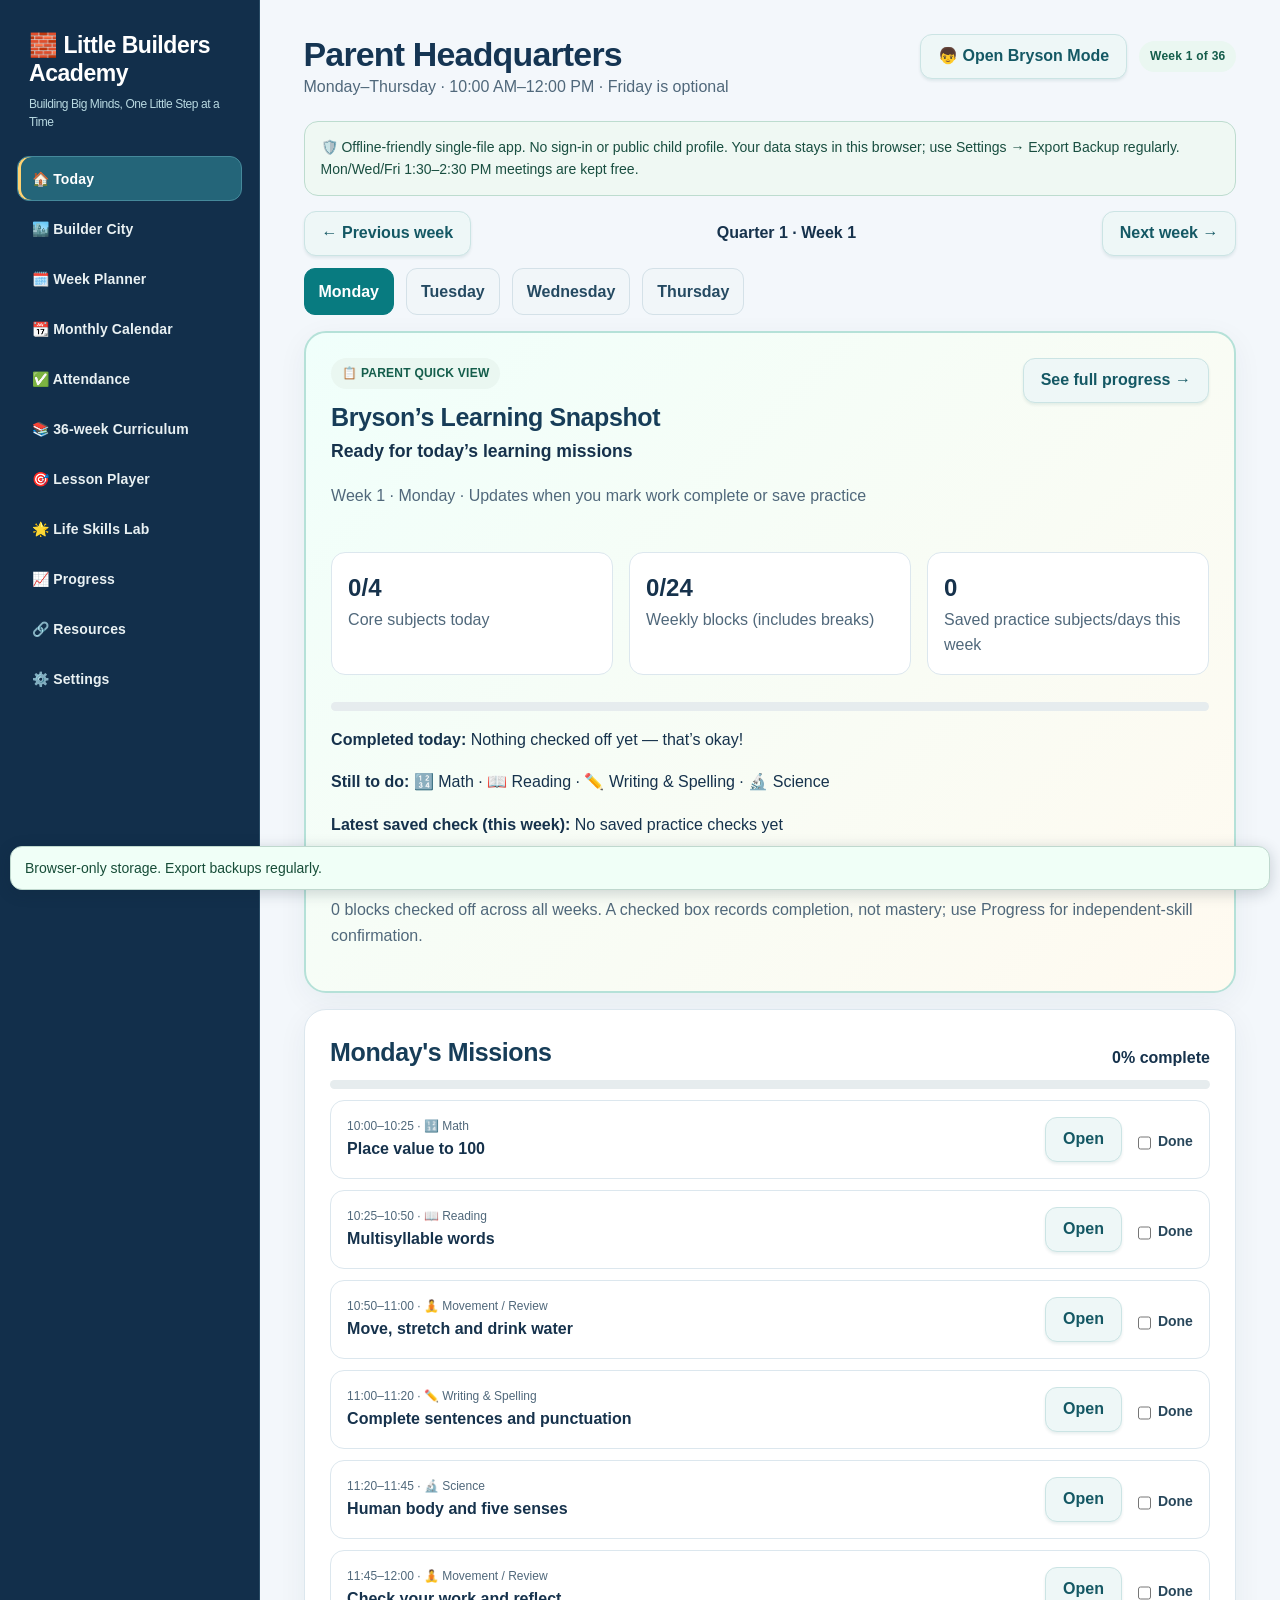
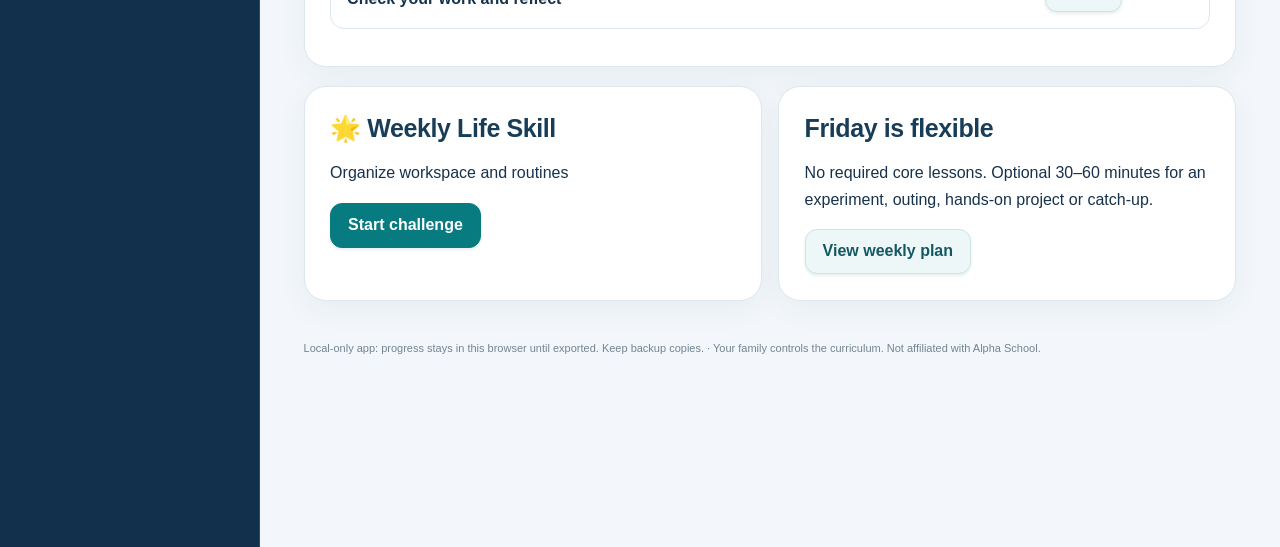
==== commit ad50048e: "Add files via upload" ====
--- a/index.html
+++ b/index.html
@@ -215,18 +215,26 @@
 @media(max-width:600px){.main{padding:16px 12px 28px}.card{padding:17px;border-radius:18px;margin-bottom:13px}.top{margin-bottom:15px}.top h1,.view-kid h1{font-size:26px}.row{gap:9px}.reading-nav{display:grid;grid-template-columns:1fr 1fr}.reading-nav .btn{min-width:0;width:100%;font-size:14px}.choice,.view-kid .choice{font-size:17px;min-height:52px}.math-focus-question{font-size:23px!important}.kid-grid{grid-template-columns:1fr}.mission-card{min-height:135px;padding:17px}.picture-grid{grid-template-columns:repeat(2,minmax(0,1fr))}.picture-choice{min-height:115px;padding:9px}.canva-mini img{border-radius:10px}.city-world{padding:10px;gap:8px}.city-plot{min-width:0}}
 @media(prefers-reduced-motion:reduce){*,*::before,*::after{animation-duration:.01ms!important;animation-iteration-count:1!important;transition-duration:.01ms!important;scroll-behavior:auto!important}}
 @media print{.side,.skip-link{display:none!important}.main{max-width:none;padding:0}.card{box-shadow:none;border:1px solid #ddd;break-inside:avoid}.shell{display:block}}
-</style></head><body><a class="skip-link" href="#app">Skip to main content</a><div class="shell"><aside class="side"><div class="logo">🧱 Little Builders Academy<small>Building Big Minds, One Little Step at a Time</small></div><nav class="menu" id="nav"></nav></aside><main class="main" id="app" tabindex="-1"></main></div><script>const SEED={"weeks":[{"week":1,"quarter":1,"subjects":{"math":{"topic":"Place value to 100","objective":"I can explain, practice, and demonstrate place value to 100.","practice":"Watch or read a short explanation, complete 3 guided examples, then demonstrate place value to 100 in a new problem or mini-project."},"reading":{"topic":"Multisyllable words","objective":"I can explain, practice, and demonstrate multisyllable words.","practice":"Watch or read a short explanation, complete 3 guided examples, then demonstrate multisyllable words in a new problem or mini-project."},"writing":{"topic":"Complete sentences and punctuation","objective":"I can explain, practice, and demonstrate complete sentences and punctuation.","practice":"Watch or read a short explanation, complete 3 guided examples, then demonstrate complete sentences and punctuation in a new problem or mini-project."},"science":{"topic":"Human body and five senses","objective":"I can explain, practice, and demonstrate human body and five senses.","practice":"Watch or read a short explanation, complete 3 guided examples, then demonstrate human body and five senses in a new problem or mini-project."},"social":{"topic":"Citizenship Adventures","objective":"Explore communities, history, geography, culture, and economics at a second-grade level.","practice":"Watch or read a short explanation, complete 3 guided examples, then demonstrate my family and community in a new problem or mini-project."},"life":{"topic":"Organize workspace and routines","objective":"I can explain, practice, and demonstrate organize workspace and routines.","practice":"Watch or read a short explanation, complete 3 guided examples, then demonstrate organize workspace and routines in a new problem or mini-project."}}},{"week":2,"quarter":1,"subjects":{"math":{"topic":"Compare numbers and number lines","objective":"I can explain, practice, and demonstrate compare numbers and number lines.","practice":"Watch or read a short explanation, complete 3 guided examples, then demonstrate compare numbers and number lines in a new problem or mini-project."},"reading":{"topic":"Vowel teams","objective":"I can explain, practice, and demonstrate vowel teams.","practice":"Watch or read a short explanation, complete 3 guided examples, then demonstrate vowel teams in a new problem or mini-project."},"writing":{"topic":"Nouns and verbs","objective":"I can explain, practice, and demonstrate nouns and verbs.","practice":"Watch or read a short explanation, complete 3 guided examples, then demonstrate nouns and verbs in a new problem or mini-project."},"science":{"topic":"Major body systems","objective":"I can explain, practice, and demonstrate major body systems.","practice":"Watch or read a short explanation, complete 3 guided examples, then demonstrate major body systems in a new problem or mini-project."},"social":{"topic":"Citizenship & Simple Geography","objective":"Explore communities, history, geography, culture, and economics at a second-grade level.","practice":"Watch or read a short explanation, complete 3 guided examples, then demonstrate rules and citizenship in a new problem or mini-project."},"life":{"topic":"Name feelings and calm down","objective":"I can explain, practice, and demonstrate name feelings and calm down.","practice":"Watch or read a short explanation, complete 3 guided examples, then demonstrate name feelings and calm down in a new problem or mini-project."}}},{"week":3,"quarter":1,"subjects":{"math":{"topic":"Addition within 20 strategies","objective":"I can explain, practice, and demonstrate addition within 20 strategies.","practice":"Watch or read a short explanation, complete 3 guided examples, then demonstrate addition within 20 strategies in a new problem or mini-project."},"reading":{"topic":"R-controlled vowels","objective":"I can explain, practice, and demonstrate r-controlled vowels.","practice":"Watch or read a short explanation, complete 3 guided examples, then demonstrate r-controlled vowels in a new problem or mini-project."},"writing":{"topic":"Describing with adjectives","objective":"I can explain, practice, and demonstrate describing with adjectives.","practice":"Watch or read a short explanation, complete 3 guided examples, then demonstrate describing with adjectives in a new problem or mini-project."},"science":{"topic":"Nutrition and healthy habits","objective":"I can explain, practice, and demonstrate nutrition and healthy habits.","practice":"Watch or read a short explanation, complete 3 guided examples, then demonstrate nutrition and healthy habits in a new problem or mini-project."},"social":{"topic":"Community & Economics","objective":"Explore communities, history, geography, culture, and economics at a second-grade level.","practice":"Watch or read a short explanation, complete 3 guided examples, then demonstrate community helpers in a new problem or mini-project."},"life":{"topic":"Introductions and greetings","objective":"I can explain, practice, and demonstrate introductions and greetings.","practice":"Watch or read a short explanation, complete 3 guided examples, then demonstrate introductions and greetings in a new problem or mini-project."}}},{"week":4,"quarter":1,"subjects":{"math":{"topic":"Subtraction within 20","objective":"I can explain, practice, and demonstrate subtraction within 20.","practice":"Watch or read a short explanation, complete 3 guided examples, then demonstrate subtraction within 20 in a new problem or mini-project."},"reading":{"topic":"Prefixes and suffixes","objective":"I can explain, practice, and demonstrate prefixes and suffixes.","practice":"Watch or read a short explanation, complete 3 guided examples, then demonstrate prefixes and suffixes in a new problem or mini-project."},"writing":{"topic":"Spelling patterns","objective":"I can explain, practice, and demonstrate spelling patterns.","practice":"Watch or read a short explanation, complete 3 guided examples, then demonstrate spelling patterns in a new problem or mini-project."},"science":{"topic":"Life cycles","objective":"I can explain, practice, and demonstrate life cycles.","practice":"Watch or read a short explanation, complete 3 guided examples, then demonstrate life cycles in a new problem or mini-project."},"social":{"topic":"Maps & Places","objective":"Explore communities, history, geography, culture, and economics at a second-grade level.","practice":"Watch or read a short explanation, complete 3 guided examples, then demonstrate maps and symbols in a new problem or mini-project."},"life":{"topic":"Make a safe snack","objective":"I can explain, practice, and demonstrate make a safe snack.","practice":"Watch or read a short explanation, complete 3 guided examples, then demonstrate make a safe snack in a new problem or mini-project."}}},{"week":5,"quarter":1,"subjects":{"math":{"topic":"Addition within 100 without regrouping","objective":"I can explain, practice, and demonstrate addition within 100 without regrouping.","practice":"Watch or read a short explanation, complete 3 guided examples, then demonstrate addition within 100 without regrouping in a new problem or mini-project."},"reading":{"topic":"Fluent phrased reading","objective":"I can explain, practice, and demonstrate fluent phrased reading.","practice":"Watch or read a short explanation, complete 3 guided examples, then demonstrate fluent phrased reading in a new problem or mini-project."},"writing":{"topic":"Expand simple sentences","objective":"I can explain, practice, and demonstrate expand simple sentences.","practice":"Watch or read a short explanation, complete 3 guided examples, then demonstrate expand simple sentences in a new problem or mini-project."},"science":{"topic":"Habitats","objective":"I can explain, practice, and demonstrate habitats.","practice":"Watch or read a short explanation, complete 3 guided examples, then demonstrate habitats in a new problem or mini-project."},"social":{"topic":"History & Culture","objective":"Explore communities, history, geography, culture, and economics at a second-grade level.","practice":"Watch or read a short explanation, complete 3 guided examples, then demonstrate cardinal directions in a new problem or mini-project."},"life":{"topic":"Follow a three-step task","objective":"I can explain, practice, and demonstrate follow a three-step task.","practice":"Watch or read a short explanation, complete 3 guided examples, then demonstrate follow a three-step task in a new problem or mini-project."}}},{"week":6,"quarter":1,"subjects":{"math":{"topic":"Addition within 100 with regrouping","objective":"I can explain, practice, and demonstrate addition within 100 with regrouping.","practice":"Watch or read a short explanation, complete 3 guided examples, then demonstrate addition within 100 with regrouping in a new problem or mini-project."},"reading":{"topic":"Retelling and main idea","objective":"I can explain, practice, and demonstrate retelling and main idea.","practice":"Watch or read a short explanation, complete 3 guided examples, then demonstrate retelling and main idea in a new problem or mini-project."},"writing":{"topic":"Organized paragraph","objective":"I can explain, practice, and demonstrate organized paragraph.","practice":"Watch or read a short explanation, complete 3 guided examples, then demonstrate organized paragraph in a new problem or mini-project."},"science":{"topic":"Simple food chains","objective":"I can explain, practice, and demonstrate simple food chains.","practice":"Watch or read a short explanation, complete 3 guided examples, then demonstrate simple food chains in a new problem or mini-project."},"social":{"topic":"Our World & Responsible Choices","objective":"Explore communities, history, geography, culture, and economics at a second-grade level.","practice":"Watch or read a short explanation, complete 3 guided examples, then demonstrate city state and nation in a new problem or mini-project."},"life":{"topic":"Take turns","objective":"I can explain, practice, and demonstrate take turns.","practice":"Watch or read a short explanation, complete 3 guided examples, then demonstrate take turns in a new problem or mini-project."}}},{"week":7,"quarter":1,"subjects":{"math":{"topic":"Subtraction within 100 without regrouping","objective":"I can explain, practice, and demonstrate subtraction within 100 without regrouping.","practice":"Watch or read a short explanation, complete 3 guided examples, then demonstrate subtraction within 100 without regrouping in a new problem or mini-project."},"reading":{"topic":"Character setting and plot","objective":"I can explain, practice, and demonstrate character setting and plot.","practice":"Watch or read a short explanation, complete 3 guided examples, then demonstrate character setting and plot in a new problem or mini-project."},"writing":{"topic":"Sequence writing","objective":"I can explain, practice, and demonstrate sequence writing.","practice":"Watch or read a short explanation, complete 3 guided examples, then demonstrate sequence writing in a new problem or mini-project."},"science":{"topic":"Plant parts and needs","objective":"I can explain, practice, and demonstrate plant parts and needs.","practice":"Watch or read a short explanation, complete 3 guided examples, then demonstrate plant parts and needs in a new problem or mini-project."},"social":{"topic":"Texas symbols","objective":"I can explain, practice, and demonstrate texas symbols.","practice":"Watch or read a short explanation, complete 3 guided examples, then demonstrate texas symbols in a new problem or mini-project."},"life":{"topic":"Try again after mistakes","objective":"I can explain, practice, and demonstrate try again after mistakes.","practice":"Watch or read a short explanation, complete 3 guided examples, then demonstrate try again after mistakes in a new problem or mini-project."}}},{"week":8,"quarter":1,"subjects":{"math":{"topic":"Subtraction within 100 with regrouping","objective":"I can explain, practice, and demonstrate subtraction within 100 with regrouping.","practice":"Watch or read a short explanation, complete 3 guided examples, then demonstrate subtraction within 100 with regrouping in a new problem or mini-project."},"reading":{"topic":"Nonfiction supporting details","objective":"I can explain, practice, and demonstrate nonfiction supporting details.","practice":"Watch or read a short explanation, complete 3 guided examples, then demonstrate nonfiction supporting details in a new problem or mini-project."},"writing":{"topic":"Descriptive paragraph","objective":"I can explain, practice, and demonstrate descriptive paragraph.","practice":"Watch or read a short explanation, complete 3 guided examples, then demonstrate descriptive paragraph in a new problem or mini-project."},"science":{"topic":"States of matter","objective":"I can explain, practice, and demonstrate states of matter.","practice":"Watch or read a short explanation, complete 3 guided examples, then demonstrate states of matter in a new problem or mini-project."},"social":{"topic":"Traditions and holidays","objective":"I can explain, practice, and demonstrate traditions and holidays.","practice":"Watch or read a short explanation, complete 3 guided examples, then demonstrate traditions and holidays in a new problem or mini-project."},"life":{"topic":"Home and emergency safety","objective":"I can explain, practice, and demonstrate home and emergency safety.","practice":"Watch or read a short explanation, complete 3 guided examples, then demonstrate home and emergency safety in a new problem or mini-project."}}},{"week":9,"quarter":1,"subjects":{"math":{"topic":"Quarter 1 skills review","objective":"I can explain, practice, and demonstrate quarter 1 skills review.","practice":"Watch or read a short explanation, complete 3 guided examples, then demonstrate quarter 1 skills review in a new problem or mini-project."},"reading":{"topic":"Quarter 1 reading check","objective":"I can explain, practice, and demonstrate quarter 1 reading check.","practice":"Watch or read a short explanation, complete 3 guided examples, then demonstrate quarter 1 reading check in a new problem or mini-project."},"writing":{"topic":"Quarter 1 writing check","objective":"I can explain, practice, and demonstrate quarter 1 writing check.","practice":"Watch or read a short explanation, complete 3 guided examples, then demonstrate quarter 1 writing check in a new problem or mini-project."},"science":{"topic":"Science experiment review","objective":"I can explain, practice, and demonstrate science experiment review.","practice":"Watch or read a short explanation, complete 3 guided examples, then demonstrate science experiment review in a new problem or mini-project."},"social":{"topic":"Citizenship review","objective":"I can explain, practice, and demonstrate citizenship review.","practice":"Watch or read a short explanation, complete 3 guided examples, then demonstrate citizenship review in a new problem or mini-project."},"life":{"topic":"Independence showcase","objective":"I can explain, practice, and demonstrate independence showcase.","practice":"Watch or read a short explanation, complete 3 guided examples, then demonstrate independence showcase in a new problem or mini-project."}}},{"week":10,"quarter":2,"subjects":{"math":{"topic":"Hundreds tens and ones to 1000","objective":"I can explain, practice, and demonstrate hundreds tens and ones to 1000.","practice":"Watch or read a short explanation, complete 3 guided examples, then demonstrate hundreds tens and ones to 1000 in a new problem or mini-project."},"reading":{"topic":"Text features","objective":"I can explain, practice, and demonstrate text features.","practice":"Watch or read a short explanation, complete 3 guided examples, then demonstrate text features in a new problem or mini-project."},"writing":{"topic":"Subject and predicate","objective":"I can explain, practice, and demonstrate subject and predicate.","practice":"Watch or read a short explanation, complete 3 guided examples, then demonstrate subject and predicate in a new problem or mini-project."},"science":{"topic":"Pushes pulls and motion","objective":"I can explain, practice, and demonstrate pushes pulls and motion.","practice":"Watch or read a short explanation, complete 3 guided examples, then demonstrate pushes pulls and motion in a new problem or mini-project."},"social":{"topic":"Rights and responsibilities","objective":"I can explain, practice, and demonstrate rights and responsibilities.","practice":"Watch or read a short explanation, complete 3 guided examples, then demonstrate rights and responsibilities in a new problem or mini-project."},"life":{"topic":"Start a conversation","objective":"I can explain, practice, and demonstrate start a conversation.","practice":"Watch or read a short explanation, complete 3 guided examples, then demonstrate start a conversation in a new problem or mini-project."}}},{"week":11,"quarter":2,"subjects":{"math":{"topic":"Compare numbers to 1000","objective":"I can explain, practice, and demonstrate compare numbers to 1000.","practice":"Watch or read a short explanation, complete 3 guided examples, then demonstrate compare numbers to 1000 in a new problem or mini-project."},"reading":{"topic":"Context clues","objective":"I can explain, practice, and demonstrate context clues.","practice":"Watch or read a short explanation, complete 3 guided examples, then demonstrate context clues in a new problem or mini-project."},"writing":{"topic":"Past present future verbs","objective":"I can explain, practice, and demonstrate past present future verbs.","practice":"Watch or read a short explanation, complete 3 guided examples, then demonstrate past present future verbs in a new problem or mini-project."},"science":{"topic":"Magnets","objective":"I can explain, practice, and demonstrate magnets.","practice":"Watch or read a short explanation, complete 3 guided examples, then demonstrate magnets in a new problem or mini-project."},"social":{"topic":"Local leaders","objective":"I can explain, practice, and demonstrate local leaders.","practice":"Watch or read a short explanation, complete 3 guided examples, then demonstrate local leaders in a new problem or mini-project."},"life":{"topic":"Tell a clear story","objective":"I can explain, practice, and demonstrate tell a clear story.","practice":"Watch or read a short explanation, complete 3 guided examples, then demonstrate tell a clear story in a new problem or mini-project."}}},{"week":12,"quarter":2,"subjects":{"math":{"topic":"Mental math by tens and hundreds","objective":"I can explain, practice, and demonstrate mental math by tens and hundreds.","practice":"Watch or read a short explanation, complete 3 guided examples, then demonstrate mental math by tens and hundreds in a new problem or mini-project."},"reading":{"topic":"Compare characters","objective":"I can explain, practice, and demonstrate compare characters.","practice":"Watch or read a short explanation, complete 3 guided examples, then demonstrate compare characters in a new problem or mini-project."},"writing":{"topic":"Contractions","objective":"I can explain, practice, and demonstrate contractions.","practice":"Watch or read a short explanation, complete 3 guided examples, then demonstrate contractions in a new problem or mini-project."},"science":{"topic":"Sound and vibration","objective":"I can explain, practice, and demonstrate sound and vibration.","practice":"Watch or read a short explanation, complete 3 guided examples, then demonstrate sound and vibration in a new problem or mini-project."},"social":{"topic":"Community services","objective":"I can explain, practice, and demonstrate community services.","practice":"Watch or read a short explanation, complete 3 guided examples, then demonstrate community services in a new problem or mini-project."},"life":{"topic":"Collaborate on a build","objective":"I can explain, practice, and demonstrate collaborate on a build.","practice":"Watch or read a short explanation, complete 3 guided examples, then demonstrate collaborate on a build in a new problem or mini-project."}}},{"week":13,"quarter":2,"subjects":{"math":{"topic":"Two-step word problems","objective":"I can explain, practice, and demonstrate two-step word problems.","practice":"Watch or read a short explanation, complete 3 guided examples, then demonstrate two-step word problems in a new problem or mini-project."},"reading":{"topic":"Cause and effect","objective":"I can explain, practice, and demonstrate cause and effect.","practice":"Watch or read a short explanation, complete 3 guided examples, then demonstrate cause and effect in a new problem or mini-project."},"writing":{"topic":"Commas in a series","objective":"I can explain, practice, and demonstrate commas in a series.","practice":"Watch or read a short explanation, complete 3 guided examples, then demonstrate commas in a series in a new problem or mini-project."},"science":{"topic":"Light and shadows","objective":"I can explain, practice, and demonstrate light and shadows.","practice":"Watch or read a short explanation, complete 3 guided examples, then demonstrate light and shadows in a new problem or mini-project."},"social":{"topic":"Culture and diversity","objective":"I can explain, practice, and demonstrate culture and diversity.","practice":"Watch or read a short explanation, complete 3 guided examples, then demonstrate culture and diversity in a new problem or mini-project."},"life":{"topic":"Kindness and empathy","objective":"I can explain, practice, and demonstrate kindness and empathy.","practice":"Watch or read a short explanation, complete 3 guided examples, then demonstrate kindness and empathy in a new problem or mini-project."}}},{"week":14,"quarter":2,"subjects":{"math":{"topic":"Coins and their values","objective":"I can explain, practice, and demonstrate coins and their values.","practice":"Watch or read a short explanation, complete 3 guided examples, then demonstrate coins and their values in a new problem or mini-project."},"reading":{"topic":"Author's purpose","objective":"I can explain, practice, and demonstrate author's purpose.","practice":"Watch or read a short explanation, complete 3 guided examples, then demonstrate author's purpose in a new problem or mini-project."},"writing":{"topic":"Friendly letters","objective":"I can explain, practice, and demonstrate friendly letters.","practice":"Watch or read a short explanation, complete 3 guided examples, then demonstrate friendly letters in a new problem or mini-project."},"science":{"topic":"Weather observations","objective":"I can explain, practice, and demonstrate weather observations.","practice":"Watch or read a short explanation, complete 3 guided examples, then demonstrate weather observations in a new problem or mini-project."},"social":{"topic":"Landforms and maps","objective":"I can explain, practice, and demonstrate landforms and maps.","practice":"Watch or read a short explanation, complete 3 guided examples, then demonstrate landforms and maps in a new problem or mini-project."},"life":{"topic":"Resolve disagreements","objective":"I can explain, practice, and demonstrate resolve disagreements.","practice":"Watch or read a short explanation, complete 3 guided examples, then demonstrate resolve disagreements in a new problem or mini-project."}}},{"week":15,"quarter":2,"subjects":{"math":{"topic":"Count money and make change","objective":"I can explain, practice, and demonstrate count money and make change.","practice":"Watch or read a short explanation, complete 3 guided examples, then demonstrate count money and make change in a new problem or mini-project."},"reading":{"topic":"Compare two texts","objective":"I can explain, practice, and demonstrate compare two texts.","practice":"Watch or read a short explanation, complete 3 guided examples, then demonstrate compare two texts in a new problem or mini-project."},"writing":{"topic":"Beginning middle end stories","objective":"I can explain, practice, and demonstrate beginning middle end stories.","practice":"Watch or read a short explanation, complete 3 guided examples, then demonstrate beginning middle end stories in a new problem or mini-project."},"science":{"topic":"Water cycle","objective":"I can explain, practice, and demonstrate water cycle.","practice":"Watch or read a short explanation, complete 3 guided examples, then demonstrate water cycle in a new problem or mini-project."},"social":{"topic":"Needs versus wants","objective":"I can explain, practice, and demonstrate needs versus wants.","practice":"Watch or read a short explanation, complete 3 guided examples, then demonstrate needs versus wants in a new problem or mini-project."},"life":{"topic":"Set and track goals","objective":"I can explain, practice, and demonstrate set and track goals.","practice":"Watch or read a short explanation, complete 3 guided examples, then demonstrate set and track goals in a new problem or mini-project."}}},{"week":16,"quarter":2,"subjects":{"math":{"topic":"Time to five minutes","objective":"I can explain, practice, and demonstrate time to five minutes.","practice":"Watch or read a short explanation, complete 3 guided examples, then demonstrate time to five minutes in a new problem or mini-project."},"reading":{"topic":"Poetry and rhythm","objective":"I can explain, practice, and demonstrate poetry and rhythm.","practice":"Watch or read a short explanation, complete 3 guided examples, then demonstrate poetry and rhythm in a new problem or mini-project."},"writing":{"topic":"Revising and editing","objective":"I can explain, practice, and demonstrate revising and editing.","practice":"Watch or read a short explanation, complete 3 guided examples, then demonstrate revising and editing in a new problem or mini-project."},"science":{"topic":"Seasons","objective":"I can explain, practice, and demonstrate seasons.","practice":"Watch or read a short explanation, complete 3 guided examples, then demonstrate seasons in a new problem or mini-project."},"social":{"topic":"Goods and services","objective":"I can explain, practice, and demonstrate goods and services.","practice":"Watch or read a short explanation, complete 3 guided examples, then demonstrate goods and services in a new problem or mini-project."},"life":{"topic":"Needs versus wants","objective":"I can explain, practice, and demonstrate needs versus wants.","practice":"Watch or read a short explanation, complete 3 guided examples, then demonstrate needs versus wants in a new problem or mini-project."}}},{"week":17,"quarter":2,"subjects":{"math":{"topic":"Elapsed time basics","objective":"I can explain, practice, and demonstrate elapsed time basics.","practice":"Watch or read a short explanation, complete 3 guided examples, then demonstrate elapsed time basics in a new problem or mini-project."},"reading":{"topic":"Chapter reading stamina","objective":"I can explain, practice, and demonstrate chapter reading stamina.","practice":"Watch or read a short explanation, complete 3 guided examples, then demonstrate chapter reading stamina in a new problem or mini-project."},"writing":{"topic":"Explanatory writing","objective":"I can explain, practice, and demonstrate explanatory writing.","practice":"Watch or read a short explanation, complete 3 guided examples, then demonstrate explanatory writing in a new problem or mini-project."},"science":{"topic":"Earth surface","objective":"I can explain, practice, and demonstrate earth surface.","practice":"Watch or read a short explanation, complete 3 guided examples, then demonstrate earth surface in a new problem or mini-project."},"social":{"topic":"Trading and buying","objective":"I can explain, practice, and demonstrate trading and buying.","practice":"Watch or read a short explanation, complete 3 guided examples, then demonstrate trading and buying in a new problem or mini-project."},"life":{"topic":"Saving and spending","objective":"I can explain, practice, and demonstrate saving and spending.","practice":"Watch or read a short explanation, complete 3 guided examples, then demonstrate saving and spending in a new problem or mini-project."}}},{"week":18,"quarter":2,"subjects":{"math":{"topic":"Quarter 2 skills review","objective":"I can explain, practice, and demonstrate quarter 2 skills review.","practice":"Watch or read a short explanation, complete 3 guided examples, then demonstrate quarter 2 skills review in a new problem or mini-project."},"reading":{"topic":"Quarter 2 reading check","objective":"I can explain, practice, and demonstrate quarter 2 reading check.","practice":"Watch or read a short explanation, complete 3 guided examples, then demonstrate quarter 2 reading check in a new problem or mini-project."},"writing":{"topic":"Quarter 2 writing check","objective":"I can explain, practice, and demonstrate quarter 2 writing check.","practice":"Watch or read a short explanation, complete 3 guided examples, then demonstrate quarter 2 writing check in a new problem or mini-project."},"science":{"topic":"Quarter 2 science review","objective":"I can explain, practice, and demonstrate quarter 2 science review.","practice":"Watch or read a short explanation, complete 3 guided examples, then demonstrate quarter 2 science review in a new problem or mini-project."},"social":{"topic":"Quarter 2 citizenship review","objective":"I can explain, practice, and demonstrate quarter 2 citizenship review.","practice":"Watch or read a short explanation, complete 3 guided examples, then demonstrate quarter 2 citizenship review in a new problem or mini-project."},"life":{"topic":"Host a family game","objective":"I can explain, practice, and demonstrate host a family game.","practice":"Watch or read a short explanation, complete 3 guided examples, then demonstrate host a family game in a new problem or mini-project."}}},{"week":19,"quarter":3,"subjects":{"math":{"topic":"Measure inches and feet","objective":"I can explain, practice, and demonstrate measure inches and feet.","practice":"Watch or read a short explanation, complete 3 guided examples, then demonstrate measure inches and feet in a new problem or mini-project."},"reading":{"topic":"Making inferences","objective":"I can explain, practice, and demonstrate making inferences.","practice":"Watch or read a short explanation, complete 3 guided examples, then demonstrate making inferences in a new problem or mini-project."},"writing":{"topic":"Topic sentences","objective":"I can explain, practice, and demonstrate topic sentences.","practice":"Watch or read a short explanation, complete 3 guided examples, then demonstrate topic sentences in a new problem or mini-project."},"science":{"topic":"Rocks and soil","objective":"I can explain, practice, and demonstrate rocks and soil.","practice":"Watch or read a short explanation, complete 3 guided examples, then demonstrate rocks and soil in a new problem or mini-project."},"social":{"topic":"Then and now","objective":"I can explain, practice, and demonstrate then and now.","practice":"Watch or read a short explanation, complete 3 guided examples, then demonstrate then and now in a new problem or mini-project."},"life":{"topic":"Create a small budget","objective":"I can explain, practice, and demonstrate create a small budget.","practice":"Watch or read a short explanation, complete 3 guided examples, then demonstrate create a small budget in a new problem or mini-project."}}},{"week":20,"quarter":3,"subjects":{"math":{"topic":"Measure centimeters and meters","objective":"I can explain, practice, and demonstrate measure centimeters and meters.","practice":"Watch or read a short explanation, complete 3 guided examples, then demonstrate measure centimeters and meters in a new problem or mini-project."},"reading":{"topic":"Nonfiction main idea","objective":"I can explain, practice, and demonstrate nonfiction main idea.","practice":"Watch or read a short explanation, complete 3 guided examples, then demonstrate nonfiction main idea in a new problem or mini-project."},"writing":{"topic":"Supporting details","objective":"I can explain, practice, and demonstrate supporting details.","practice":"Watch or read a short explanation, complete 3 guided examples, then demonstrate supporting details in a new problem or mini-project."},"science":{"topic":"Natural resources","objective":"I can explain, practice, and demonstrate natural resources.","practice":"Watch or read a short explanation, complete 3 guided examples, then demonstrate natural resources in a new problem or mini-project."},"social":{"topic":"Timelines","objective":"I can explain, practice, and demonstrate timelines.","practice":"Watch or read a short explanation, complete 3 guided examples, then demonstrate timelines in a new problem or mini-project."},"life":{"topic":"Plan a grocery list","objective":"I can explain, practice, and demonstrate plan a grocery list.","practice":"Watch or read a short explanation, complete 3 guided examples, then demonstrate plan a grocery list in a new problem or mini-project."}}},{"week":21,"quarter":3,"subjects":{"math":{"topic":"Estimate and compare lengths","objective":"I can explain, practice, and demonstrate estimate and compare lengths.","practice":"Watch or read a short explanation, complete 3 guided examples, then demonstrate estimate and compare lengths in a new problem or mini-project."},"reading":{"topic":"Sequencing events","objective":"I can explain, practice, and demonstrate sequencing events.","practice":"Watch or read a short explanation, complete 3 guided examples, then demonstrate sequencing events in a new problem or mini-project."},"writing":{"topic":"Opinion and reasons","objective":"I can explain, practice, and demonstrate opinion and reasons.","practice":"Watch or read a short explanation, complete 3 guided examples, then demonstrate opinion and reasons in a new problem or mini-project."},"science":{"topic":"Reduce reuse recycle","objective":"I can explain, practice, and demonstrate reduce reuse recycle.","practice":"Watch or read a short explanation, complete 3 guided examples, then demonstrate reduce reuse recycle in a new problem or mini-project."},"social":{"topic":"Inventions in history","objective":"I can explain, practice, and demonstrate inventions in history.","practice":"Watch or read a short explanation, complete 3 guided examples, then demonstrate inventions in history in a new problem or mini-project."},"life":{"topic":"Compare prices","objective":"I can explain, practice, and demonstrate compare prices.","practice":"Watch or read a short explanation, complete 3 guided examples, then demonstrate compare prices in a new problem or mini-project."}}},{"week":22,"quarter":3,"subjects":{"math":{"topic":"Make picture and bar graphs","objective":"I can explain, practice, and demonstrate make picture and bar graphs.","practice":"Watch or read a short explanation, complete 3 guided examples, then demonstrate make picture and bar graphs in a new problem or mini-project."},"reading":{"topic":"Compare information sources","objective":"I can explain, practice, and demonstrate compare information sources.","practice":"Watch or read a short explanation, complete 3 guided examples, then demonstrate compare information sources in a new problem or mini-project."},"writing":{"topic":"Transition words","objective":"I can explain, practice, and demonstrate transition words.","practice":"Watch or read a short explanation, complete 3 guided examples, then demonstrate transition words in a new problem or mini-project."},"science":{"topic":"Engineering design cycle","objective":"I can explain, practice, and demonstrate engineering design cycle.","practice":"Watch or read a short explanation, complete 3 guided examples, then demonstrate engineering design cycle in a new problem or mini-project."},"social":{"topic":"Texas and US geography","objective":"I can explain, practice, and demonstrate texas and us geography.","practice":"Watch or read a short explanation, complete 3 guided examples, then demonstrate texas and us geography in a new problem or mini-project."},"life":{"topic":"Shop politely","objective":"I can explain, practice, and demonstrate shop politely.","practice":"Watch or read a short explanation, complete 3 guided examples, then demonstrate shop politely in a new problem or mini-project."}}},{"week":23,"quarter":3,"subjects":{"math":{"topic":"Read and interpret graphs","objective":"I can explain, practice, and demonstrate read and interpret graphs.","practice":"Watch or read a short explanation, complete 3 guided examples, then demonstrate read and interpret graphs in a new problem or mini-project."},"reading":{"topic":"Fact versus opinion","objective":"I can explain, practice, and demonstrate fact versus opinion.","practice":"Watch or read a short explanation, complete 3 guided examples, then demonstrate fact versus opinion in a new problem or mini-project."},"writing":{"topic":"Questions and exclamations","objective":"I can explain, practice, and demonstrate questions and exclamations.","practice":"Watch or read a short explanation, complete 3 guided examples, then demonstrate questions and exclamations in a new problem or mini-project."},"science":{"topic":"Simple machines","objective":"I can explain, practice, and demonstrate simple machines.","practice":"Watch or read a short explanation, complete 3 guided examples, then demonstrate simple machines in a new problem or mini-project."},"social":{"topic":"Family heritage","objective":"I can explain, practice, and demonstrate family heritage.","practice":"Watch or read a short explanation, complete 3 guided examples, then demonstrate family heritage in a new problem or mini-project."},"life":{"topic":"Sort laundry","objective":"I can explain, practice, and demonstrate sort laundry.","practice":"Watch or read a short explanation, complete 3 guided examples, then demonstrate sort laundry in a new problem or mini-project."}}},{"week":24,"quarter":3,"subjects":{"math":{"topic":"Two- and three-dimensional shapes","objective":"I can explain, practice, and demonstrate two- and three-dimensional shapes.","practice":"Watch or read a short explanation, complete 3 guided examples, then demonstrate two- and three-dimensional shapes in a new problem or mini-project."},"reading":{"topic":"Figurative language basics","objective":"I can explain, practice, and demonstrate figurative language basics.","practice":"Watch or read a short explanation, complete 3 guided examples, then demonstrate figurative language basics in a new problem or mini-project."},"writing":{"topic":"Irregular plurals","objective":"I can explain, practice, and demonstrate irregular plurals.","practice":"Watch or read a short explanation, complete 3 guided examples, then demonstrate irregular plurals in a new problem or mini-project."},"science":{"topic":"Algorithms and patterns","objective":"I can explain, practice, and demonstrate algorithms and patterns.","practice":"Watch or read a short explanation, complete 3 guided examples, then demonstrate algorithms and patterns in a new problem or mini-project."},"social":{"topic":"Monuments and landmarks","objective":"I can explain, practice, and demonstrate monuments and landmarks.","practice":"Watch or read a short explanation, complete 3 guided examples, then demonstrate monuments and landmarks in a new problem or mini-project."},"life":{"topic":"Prepare a simple meal","objective":"I can explain, practice, and demonstrate prepare a simple meal.","practice":"Watch or read a short explanation, complete 3 guided examples, then demonstrate prepare a simple meal in a new problem or mini-project."}}},{"week":25,"quarter":3,"subjects":{"math":{"topic":"Halves thirds and fourths","objective":"I can explain, practice, and demonstrate halves thirds and fourths.","practice":"Watch or read a short explanation, complete 3 guided examples, then demonstrate halves thirds and fourths in a new problem or mini-project."},"reading":{"topic":"Literary genres","objective":"I can explain, practice, and demonstrate literary genres.","practice":"Watch or read a short explanation, complete 3 guided examples, then demonstrate literary genres in a new problem or mini-project."},"writing":{"topic":"Research notes","objective":"I can explain, practice, and demonstrate research notes.","practice":"Watch or read a short explanation, complete 3 guided examples, then demonstrate research notes in a new problem or mini-project."},"science":{"topic":"Fair experiments","objective":"I can explain, practice, and demonstrate fair experiments.","practice":"Watch or read a short explanation, complete 3 guided examples, then demonstrate fair experiments in a new problem or mini-project."},"social":{"topic":"Good decisions","objective":"I can explain, practice, and demonstrate good decisions.","practice":"Watch or read a short explanation, complete 3 guided examples, then demonstrate good decisions in a new problem or mini-project."},"life":{"topic":"Online privacy and safety","objective":"I can explain, practice, and demonstrate online privacy and safety.","practice":"Watch or read a short explanation, complete 3 guided examples, then demonstrate online privacy and safety in a new problem or mini-project."}}},{"week":26,"quarter":3,"subjects":{"math":{"topic":"Arrays and equal groups","objective":"I can explain, practice, and demonstrate arrays and equal groups.","practice":"Watch or read a short explanation, complete 3 guided examples, then demonstrate arrays and equal groups in a new problem or mini-project."},"reading":{"topic":"Summarizing","objective":"I can explain, practice, and demonstrate summarizing.","practice":"Watch or read a short explanation, complete 3 guided examples, then demonstrate summarizing in a new problem or mini-project."},"writing":{"topic":"Mini nonfiction report","objective":"I can explain, practice, and demonstrate mini nonfiction report.","practice":"Watch or read a short explanation, complete 3 guided examples, then demonstrate mini nonfiction report in a new problem or mini-project."},"science":{"topic":"Data and observations","objective":"I can explain, practice, and demonstrate data and observations.","practice":"Watch or read a short explanation, complete 3 guided examples, then demonstrate data and observations in a new problem or mini-project."},"social":{"topic":"Community service","objective":"I can explain, practice, and demonstrate community service.","practice":"Watch or read a short explanation, complete 3 guided examples, then demonstrate community service in a new problem or mini-project."},"life":{"topic":"Use a daily schedule","objective":"I can explain, practice, and demonstrate use a daily schedule.","practice":"Watch or read a short explanation, complete 3 guided examples, then demonstrate use a daily schedule in a new problem or mini-project."}}},{"week":27,"quarter":3,"subjects":{"math":{"topic":"Quarter 3 skills review","objective":"I can explain, practice, and demonstrate quarter 3 skills review.","practice":"Watch or read a short explanation, complete 3 guided examples, then demonstrate quarter 3 skills review in a new problem or mini-project."},"reading":{"topic":"Quarter 3 reading check","objective":"I can explain, practice, and demonstrate quarter 3 reading check.","practice":"Watch or read a short explanation, complete 3 guided examples, then demonstrate quarter 3 reading check in a new problem or mini-project."},"writing":{"topic":"Quarter 3 writing check","objective":"I can explain, practice, and demonstrate quarter 3 writing check.","practice":"Watch or read a short explanation, complete 3 guided examples, then demonstrate quarter 3 writing check in a new problem or mini-project."},"science":{"topic":"Quarter 3 science review","objective":"I can explain, practice, and demonstrate quarter 3 science review.","practice":"Watch or read a short explanation, complete 3 guided examples, then demonstrate quarter 3 science review in a new problem or mini-project."},"social":{"topic":"Quarter 3 citizenship review","objective":"I can explain, practice, and demonstrate quarter 3 citizenship review.","practice":"Watch or read a short explanation, complete 3 guided examples, then demonstrate quarter 3 citizenship review in a new problem or mini-project."},"life":{"topic":"Plan family gathering","objective":"I can explain, practice, and demonstrate plan family gathering.","practice":"Watch or read a short explanation, complete 3 guided examples, then demonstrate plan family gathering in a new problem or mini-project."}}},{"week":28,"quarter":4,"subjects":{"math":{"topic":"Skip-counting patterns","objective":"I can explain, practice, and demonstrate skip-counting patterns.","practice":"Watch or read a short explanation, complete 3 guided examples, then demonstrate skip-counting patterns in a new problem or mini-project."},"reading":{"topic":"Independent book choice","objective":"I can explain, practice, and demonstrate independent book choice.","practice":"Watch or read a short explanation, complete 3 guided examples, then demonstrate independent book choice in a new problem or mini-project."},"writing":{"topic":"Daily journal","objective":"I can explain, practice, and demonstrate daily journal.","practice":"Watch or read a short explanation, complete 3 guided examples, then demonstrate daily journal in a new problem or mini-project."},"science":{"topic":"Our solar system","objective":"I can explain, practice, and demonstrate our solar system.","practice":"Watch or read a short explanation, complete 3 guided examples, then demonstrate our solar system in a new problem or mini-project."},"social":{"topic":"Financial choices","objective":"I can explain, practice, and demonstrate financial choices.","practice":"Watch or read a short explanation, complete 3 guided examples, then demonstrate financial choices in a new problem or mini-project."},"life":{"topic":"Notice a problem","objective":"I can explain, practice, and demonstrate notice a problem.","practice":"Watch or read a short explanation, complete 3 guided examples, then demonstrate notice a problem in a new problem or mini-project."}}},{"week":29,"quarter":4,"subjects":{"math":{"topic":"Addition and subtraction fluency","objective":"I can explain, practice, and demonstrate addition and subtraction fluency.","practice":"Watch or read a short explanation, complete 3 guided examples, then demonstrate addition and subtraction fluency in a new problem or mini-project."},"reading":{"topic":"Read to research","objective":"I can explain, practice, and demonstrate read to research.","practice":"Watch or read a short explanation, complete 3 guided examples, then demonstrate read to research in a new problem or mini-project."},"writing":{"topic":"Dialogue and quotation marks","objective":"I can explain, practice, and demonstrate dialogue and quotation marks.","practice":"Watch or read a short explanation, complete 3 guided examples, then demonstrate dialogue and quotation marks in a new problem or mini-project."},"science":{"topic":"Sun Earth and day/night","objective":"I can explain, practice, and demonstrate sun earth and day/night.","practice":"Watch or read a short explanation, complete 3 guided examples, then demonstrate sun earth and day/night in a new problem or mini-project."},"social":{"topic":"Jobs and businesses","objective":"I can explain, practice, and demonstrate jobs and businesses.","practice":"Watch or read a short explanation, complete 3 guided examples, then demonstrate jobs and businesses in a new problem or mini-project."},"life":{"topic":"Invent a solution","objective":"I can explain, practice, and demonstrate invent a solution.","practice":"Watch or read a short explanation, complete 3 guided examples, then demonstrate invent a solution in a new problem or mini-project."}}},{"week":30,"quarter":4,"subjects":{"math":{"topic":"Multi-step applications","objective":"I can explain, practice, and demonstrate multi-step applications.","practice":"Watch or read a short explanation, complete 3 guided examples, then demonstrate multi-step applications in a new problem or mini-project."},"reading":{"topic":"Vocabulary strategies","objective":"I can explain, practice, and demonstrate vocabulary strategies.","practice":"Watch or read a short explanation, complete 3 guided examples, then demonstrate vocabulary strategies in a new problem or mini-project."},"writing":{"topic":"How-to instructions","objective":"I can explain, practice, and demonstrate how-to instructions.","practice":"Watch or read a short explanation, complete 3 guided examples, then demonstrate how-to instructions in a new problem or mini-project."},"science":{"topic":"Animal adaptations","objective":"I can explain, practice, and demonstrate animal adaptations.","practice":"Watch or read a short explanation, complete 3 guided examples, then demonstrate animal adaptations in a new problem or mini-project."},"social":{"topic":"Respectful disagreement","objective":"I can explain, practice, and demonstrate respectful disagreement.","practice":"Watch or read a short explanation, complete 3 guided examples, then demonstrate respectful disagreement in a new problem or mini-project."},"life":{"topic":"Name and price invention","objective":"I can explain, practice, and demonstrate name and price invention.","practice":"Watch or read a short explanation, complete 3 guided examples, then demonstrate name and price invention in a new problem or mini-project."}}},{"week":31,"quarter":4,"subjects":{"math":{"topic":"Math and budgeting","objective":"I can explain, practice, and demonstrate math and budgeting.","practice":"Watch or read a short explanation, complete 3 guided examples, then demonstrate math and budgeting in a new problem or mini-project."},"reading":{"topic":"Persuasive texts","objective":"I can explain, practice, and demonstrate persuasive texts.","practice":"Watch or read a short explanation, complete 3 guided examples, then demonstrate persuasive texts in a new problem or mini-project."},"writing":{"topic":"Advertising copy","objective":"I can explain, practice, and demonstrate advertising copy.","practice":"Watch or read a short explanation, complete 3 guided examples, then demonstrate advertising copy in a new problem or mini-project."},"science":{"topic":"Ecosystems","objective":"I can explain, practice, and demonstrate ecosystems.","practice":"Watch or read a short explanation, complete 3 guided examples, then demonstrate ecosystems in a new problem or mini-project."},"social":{"topic":"Teamwork and leadership","objective":"I can explain, practice, and demonstrate teamwork and leadership.","practice":"Watch or read a short explanation, complete 3 guided examples, then demonstrate teamwork and leadership in a new problem or mini-project."},"life":{"topic":"Make an advertisement","objective":"I can explain, practice, and demonstrate make an advertisement.","practice":"Watch or read a short explanation, complete 3 guided examples, then demonstrate make an advertisement in a new problem or mini-project."}}},{"week":32,"quarter":4,"subjects":{"math":{"topic":"Geometry and structure design","objective":"I can explain, practice, and demonstrate geometry and structure design.","practice":"Watch or read a short explanation, complete 3 guided examples, then demonstrate geometry and structure design in a new problem or mini-project."},"reading":{"topic":"Dialogue in stories","objective":"I can explain, practice, and demonstrate dialogue in stories.","practice":"Watch or read a short explanation, complete 3 guided examples, then demonstrate dialogue in stories in a new problem or mini-project."},"writing":{"topic":"Original storytelling","objective":"I can explain, practice, and demonstrate original storytelling.","practice":"Watch or read a short explanation, complete 3 guided examples, then demonstrate original storytelling in a new problem or mini-project."},"science":{"topic":"Bridge engineering","objective":"I can explain, practice, and demonstrate bridge engineering.","practice":"Watch or read a short explanation, complete 3 guided examples, then demonstrate bridge engineering in a new problem or mini-project."},"social":{"topic":"Identify community problems","objective":"I can explain, practice, and demonstrate identify community problems.","practice":"Watch or read a short explanation, complete 3 guided examples, then demonstrate identify community problems in a new problem or mini-project."},"life":{"topic":"Pitch an idea","objective":"I can explain, practice, and demonstrate pitch an idea.","practice":"Watch or read a short explanation, complete 3 guided examples, then demonstrate pitch an idea in a new problem or mini-project."}}},{"week":33,"quarter":4,"subjects":{"math":{"topic":"STEM measuring","objective":"I can explain, practice, and demonstrate stem measuring.","practice":"Watch or read a short explanation, complete 3 guided examples, then demonstrate stem measuring in a new problem or mini-project."},"reading":{"topic":"Reading across subjects","objective":"I can explain, practice, and demonstrate reading across subjects.","practice":"Watch or read a short explanation, complete 3 guided examples, then demonstrate reading across subjects in a new problem or mini-project."},"writing":{"topic":"Revision for clarity","objective":"I can explain, practice, and demonstrate revision for clarity.","practice":"Watch or read a short explanation, complete 3 guided examples, then demonstrate revision for clarity in a new problem or mini-project."},"science":{"topic":"Measurement in experiments","objective":"I can explain, practice, and demonstrate measurement in experiments.","practice":"Watch or read a short explanation, complete 3 guided examples, then demonstrate measurement in experiments in a new problem or mini-project."},"social":{"topic":"Plan a community solution","objective":"I can explain, practice, and demonstrate plan a community solution.","practice":"Watch or read a short explanation, complete 3 guided examples, then demonstrate plan a community solution in a new problem or mini-project."},"life":{"topic":"Use helpful feedback","objective":"I can explain, practice, and demonstrate use helpful feedback.","practice":"Watch or read a short explanation, complete 3 guided examples, then demonstrate use helpful feedback in a new problem or mini-project."}}},{"week":34,"quarter":4,"subjects":{"math":{"topic":"Everyday math problems","objective":"I can explain, practice, and demonstrate everyday math problems.","practice":"Watch or read a short explanation, complete 3 guided examples, then demonstrate everyday math problems in a new problem or mini-project."},"reading":{"topic":"Book review","objective":"I can explain, practice, and demonstrate book review.","practice":"Watch or read a short explanation, complete 3 guided examples, then demonstrate book review in a new problem or mini-project."},"writing":{"topic":"Presentation script","objective":"I can explain, practice, and demonstrate presentation script.","practice":"Watch or read a short explanation, complete 3 guided examples, then demonstrate presentation script in a new problem or mini-project."},"science":{"topic":"Invention lab","objective":"I can explain, practice, and demonstrate invention lab.","practice":"Watch or read a short explanation, complete 3 guided examples, then demonstrate invention lab in a new problem or mini-project."},"social":{"topic":"Help your community","objective":"I can explain, practice, and demonstrate help your community.","practice":"Watch or read a short explanation, complete 3 guided examples, then demonstrate help your community in a new problem or mini-project."},"life":{"topic":"Kindness project","objective":"I can explain, practice, and demonstrate kindness project.","practice":"Watch or read a short explanation, complete 3 guided examples, then demonstrate kindness project in a new problem or mini-project."}}},{"week":35,"quarter":4,"subjects":{"math":{"topic":"Design a math project","objective":"I can explain, practice, and demonstrate design a math project.","practice":"Watch or read a short explanation, complete 3 guided examples, then demonstrate design a math project in a new problem or mini-project."},"reading":{"topic":"Reading portfolio","objective":"I can explain, practice, and demonstrate reading portfolio.","practice":"Watch or read a short explanation, complete 3 guided examples, then demonstrate reading portfolio in a new problem or mini-project."},"writing":{"topic":"Writing portfolio","objective":"I can explain, practice, and demonstrate writing portfolio.","practice":"Watch or read a short explanation, complete 3 guided examples, then demonstrate writing portfolio in a new problem or mini-project."},"science":{"topic":"Science final project","objective":"I can explain, practice, and demonstrate science final project.","practice":"Watch or read a short explanation, complete 3 guided examples, then demonstrate science final project in a new problem or mini-project."},"social":{"topic":"Citizenship presentation","objective":"I can explain, practice, and demonstrate citizenship presentation.","practice":"Watch or read a short explanation, complete 3 guided examples, then demonstrate citizenship presentation in a new problem or mini-project."},"life":{"topic":"Practice presentation","objective":"I can explain, practice, and demonstrate practice presentation.","practice":"Watch or read a short explanation, complete 3 guided examples, then demonstrate practice presentation in a new problem or mini-project."}}},{"week":36,"quarter":4,"subjects":{"math":{"topic":"Math showcase","objective":"I can explain, practice, and demonstrate math showcase.","practice":"Watch or read a short explanation, complete 3 guided examples, then demonstrate math showcase in a new problem or mini-project."},"reading":{"topic":"Reading showcase","objective":"I can explain, practice, and demonstrate reading showcase.","practice":"Watch or read a short explanation, complete 3 guided examples, then demonstrate reading showcase in a new problem or mini-project."},"writing":{"topic":"Writing showcase","objective":"I can explain, practice, and demonstrate writing showcase.","practice":"Watch or read a short explanation, complete 3 guided examples, then demonstrate writing showcase in a new problem or mini-project."},"science":{"topic":"Science showcase","objective":"I can explain, practice, and demonstrate science showcase.","practice":"Watch or read a short explanation, complete 3 guided examples, then demonstrate science showcase in a new problem or mini-project."},"social":{"topic":"Citizenship showcase","objective":"I can explain, practice, and demonstrate citizenship showcase.","practice":"Watch or read a short explanation, complete 3 guided examples, then demonstrate citizenship showcase in a new problem or mini-project."},"life":{"topic":"Little Builders Showcase","objective":"I can explain, practice, and demonstrate little builders showcase.","practice":"Watch or read a short explanation, complete 3 guided examples, then demonstrate little builders showcase in a new problem or mini-project."}}}],"unit":[{"day":1,"dayName":"Monday","math":{"title":"Build tens and ones","teach":"Show 4 groups of ten bricks and 6 loose bricks. Explain 46=40+6.","questions":[{"q":"How many tens are in 46?","opts":["4","6","5"],"a":0,"why":"46 has 4 tens and 6 ones."},{"q":"What is the value of the tens digit in 46?","opts":["40","4","46"],"a":0,"why":"4 tens = 40."},{"q":"How many tens are in 73?","opts":["7","3","8"],"a":0,"why":"73 has 7 tens and 3 ones."},{"q":"What is the value of the tens digit in 73?","opts":["70","7","73"],"a":0,"why":"7 tens = 70."},{"q":"How many tens are in 58?","opts":["5","8","6"],"a":0,"why":"58 has 5 tens and 8 ones."},{"q":"What is the value of the tens digit in 58?","opts":["50","5","58"],"a":0,"why":"5 tens = 50."}]},"reading":{"title":"Theo’s Tower: First Read","passage":"Theo loved building towers with colorful bricks. One morning, he planned a tower taller than his chair. He counted ten bricks in each stack and lined up his stacks carefully. His younger sister, Ava, watched him build. “Your tower looks amazing,” she said. Theo added one more brick, and suddenly the tower began to wobble. It tipped over. Bricks scattered across the rug. Theo felt frustrated. He wanted to quit. Ava said, “Maybe we should build a wider foundation.” Theo took three slow breaths. He tried Ava’s idea and made the bottom of the tower wide and sturdy. He then added bricks a little at a time. This time the tower stood tall. Theo smiled. “That’s what engineers do,” he said. “We test ideas and improve them.” Before lunch, the two children drew a picture of their tower. They labeled the wide foundation, counted the stacks, and planned another building challenge for tomorrow.","questions":[{"q":"Why did the first tower fall?","opts":["Its base was too narrow","Ava pushed it","The bricks melted"],"a":0,"why":"The narrow base let the tall tower tip."},{"q":"What did Theo do instead of quitting?","opts":["Took breaths and rebuilt","Threw away all the bricks","Walked away forever"],"a":0,"why":"He calmed himself and tried a stronger base."},{"q":"What does foundation mean?","opts":["Bottom support","Top decoration","A toy car"],"a":0,"why":"A foundation supports a structure from underneath."}]},"writing":{"title":"Sentences are complete ideas","prompt":"Write two complete sentences explaining what Theo built. Start each with a capital and end with punctuation."},"scisoc":{"title":"Your amazing five senses","teach":"Identify sight, hearing, smell, taste and touch. Safely match senses with daily observations; never taste unidentified items."},"life":{"title":"Set up my space","teach":"Arrange tablet, paper, pencils and headphones in one organized spot."}},{"day":2,"dayName":"Tuesday","math":{"title":"Expanded form","teach":"Write 64=60+4. Make two-digit numbers with ten-towers.","questions":[{"q":"How many tens are in 64?","opts":["6","4","7"],"a":0,"why":"64 has 6 tens and 4 ones."},{"q":"What is the value of the tens digit in 64?","opts":["60","6","64"],"a":0,"why":"6 tens = 60."},{"q":"How many tens are in 82?","opts":["8","2","9"],"a":0,"why":"82 has 8 tens and 2 ones."},{"q":"What is the value of the tens digit in 82?","opts":["80","8","82"],"a":0,"why":"8 tens = 80."},{"q":"How many tens are in 37?","opts":["3","7","4"],"a":0,"why":"37 has 3 tens and 7 ones."},{"q":"What is the value of the tens digit in 37?","opts":["30","3","37"],"a":0,"why":"3 tens = 30."}]},"reading":{"title":"Theo’s Tower: Clue Hunt","passage":"Theo loved building towers with colorful bricks. One morning, he planned a tower taller than his chair. He counted ten bricks in each stack and lined up his stacks carefully. His younger sister, Ava, watched him build. “Your tower looks amazing,” she said. Theo added one more brick, and suddenly the tower began to wobble. It tipped over. Bricks scattered across the rug. Theo felt frustrated. He wanted to quit. Ava said, “Maybe we should build a wider foundation.” Theo took three slow breaths. He tried Ava’s idea and made the bottom of the tower wide and sturdy. He then added bricks a little at a time. This time the tower stood tall. Theo smiled. “That’s what engineers do,” he said. “We test ideas and improve them.” Before lunch, the two children drew a picture of their tower. They labeled the wide foundation, counted the stacks, and planned another building challenge for tomorrow.","questions":[{"q":"Who suggested a wider foundation?","opts":["Ava","Grandpa","Nora"],"a":0,"why":"Ava suggested the stronger base."},{"q":"What is the main lesson?","opts":["Try again using what you learned","Never ask for help","Build only small towers"],"a":0,"why":"Theo improved his design after a failed test."},{"q":"Which word has three syllables?","opts":["colorful","brick","tall"],"a":0,"why":"col-or-ful has three syllables."}]},"writing":{"title":"Capital letters and endings","prompt":"Write three sentences about a time something fell down or did not work."},"scisoc":{"title":"Community helpers and good citizenship","teach":"Talk about community helpers, why we need rules, and one way to be a helpful citizen."},"life":{"title":"Follow morning checklist","teach":"Practice a four-step startup sequence: water, materials, log in, begin."}},{"day":3,"dayName":"Wednesday","math":{"title":"Ten more and ten less","teach":"Start with 35, add a tower of 10 to get 45, take one away to get 25.","questions":[{"q":"How many tens are in 35?","opts":["3","5","4"],"a":0,"why":"35 has 3 tens and 5 ones."},{"q":"What is the value of the tens digit in 35?","opts":["30","3","35"],"a":0,"why":"3 tens = 30."},{"q":"How many tens are in 69?","opts":["6","9","7"],"a":0,"why":"69 has 6 tens and 9 ones."},{"q":"What is the value of the tens digit in 69?","opts":["60","6","69"],"a":0,"why":"6 tens = 60."},{"q":"How many tens are in 84?","opts":["8","4","9"],"a":0,"why":"84 has 8 tens and 4 ones."},{"q":"What is the value of the tens digit in 84?","opts":["80","8","84"],"a":0,"why":"8 tens = 80."}]},"reading":{"title":"Rescue Rover: New Story","passage":"Nora built a little rover from toy wheels and bricks. She wanted the rover to carry a pretend astronaut across the garden. First she tested it on a smooth path. It rolled easily. Then she pushed it into the grass. The wheels spun, but the rover did not move. Nora noticed that the ground was rough and soft. She wondered whether larger wheels would help. She asked Grandpa for advice. Together they swapped the little wheels for bigger ones. Nora tested her rover again. This time it rolled slowly over the grass and reached the pretend moon base. “My first plan wasn’t the best plan,” Nora said, “but I learned from testing.” Grandpa nodded. They wrote down what changed, so they could remember their discovery.","questions":[{"q":"Where did the rover first move easily?","opts":["Smooth path","Grass","Pond"],"a":0,"why":"The smooth path was the first test."},{"q":"Why did the rover stop?","opts":["Small wheels struggled on rough grass","Battery exploded","It was raining"],"a":0,"why":"The small wheels did not grip the grassy ground."},{"q":"What did Nora change?","opts":["Wheel size","Astronaut name","Garden color"],"a":0,"why":"She used bigger wheels."}]},"writing":{"title":"Subject and action","prompt":"Write three sentences about Nora. Underline the person or thing each sentence is about."},"scisoc":{"title":"Sense detective","teach":"Choose three safe objects and describe them using sight, sound and touch. Draw a simple observation chart."},"life":{"title":"Build a calm-down toolbox","teach":"Name two feelings and practice a calm breath and asking for help."}},{"day":4,"dayName":"Thursday","math":{"title":"Place-value check","teach":"Review place-value building, digit values, and 10 more or less.","questions":[{"q":"How many tens are in 27?","opts":["2","7","3"],"a":0,"why":"27 has 2 tens and 7 ones."},{"q":"What is the value of the tens digit in 27?","opts":["20","2","27"],"a":0,"why":"2 tens = 20."},{"q":"How many tens are in 91?","opts":["9","1","10"],"a":0,"why":"91 has 9 tens and 1 ones."},{"q":"What is the value of the tens digit in 91?","opts":["90","9","91"],"a":0,"why":"9 tens = 90."},{"q":"How many tens are in 56?","opts":["5","6","6"],"a":0,"why":"56 has 5 tens and 6 ones."},{"q":"What is the value of the tens digit in 56?","opts":["50","5","56"],"a":0,"why":"5 tens = 50."}]},"reading":{"title":"Rescue Rover: Explain the Solution","passage":"Nora built a little rover from toy wheels and bricks. She wanted the rover to carry a pretend astronaut across the garden. First she tested it on a smooth path. It rolled easily. Then she pushed it into the grass. The wheels spun, but the rover did not move. Nora noticed that the ground was rough and soft. She wondered whether larger wheels would help. She asked Grandpa for advice. Together they swapped the little wheels for bigger ones. Nora tested her rover again. This time it rolled slowly over the grass and reached the pretend moon base. “My first plan wasn’t the best plan,” Nora said, “but I learned from testing.” Grandpa nodded. They wrote down what changed, so they could remember their discovery.","questions":[{"q":"What happened after bigger wheels were attached?","opts":["The rover crossed the grass","The rover disappeared","The path broke"],"a":0,"why":"The new wheels worked on grass."},{"q":"Which action is most like an engineer?","opts":["Test and improve a design","Give up after a problem","Never measure anything"],"a":0,"why":"Engineers test solutions and learn."},{"q":"How did Nora remember her discovery?","opts":["Wrote down what changed","Forgot everything","Hid the rover"],"a":0,"why":"She documented the change."}]},"writing":{"title":"Three-sentence builder reflection","prompt":"Write three complete sentences: What did you learn? What was challenging? What will you try next?"},"scisoc":{"title":"Classroom rules and helping others","teach":"Compare helpful and unhelpful actions; make three rules for Little Builders Academy."},"life":{"title":"Do it myself challenge","teach":"Get ready for the first lesson with fewer adult reminders."}}]};
+.save-status-panel{position:fixed;bottom:10px;left:10px;right:10px;z-index:10001;border:1px solid #bfd8ce;background:#f0fff7;color:#174d38;border-radius:12px;padding:10px 14px;font-size:14px;box-shadow:0 3px 15px #1233;display:flex;gap:10px;align-items:center;flex-wrap:wrap}.save-status-panel[data-state="error"]{background:#fff1eb;color:#7c2316;border:2px solid #a73822}.save-status-panel [hidden]{display:none!important}.main{padding-bottom:170px}.save-status-panel button{min-height:44px}@media print{.save-status-panel{display:none!important}}</style></head><body><a class="skip-link" href="#app">Skip to main content</a><div class="shell"><aside class="side"><div class="logo">🧱 Little Builders Academy<small>Building Big Minds, One Little Step at a Time</small></div><nav class="menu" id="nav"></nav></aside><main class="main" id="app" tabindex="-1"></main><section id="saveStatusPanel" class="save-status-panel" role="status" aria-live="polite" aria-atomic="true"><span id="saveStatus">Browser-only storage. Export backups regularly.</span><span id="saveRecoveryActions" hidden><button type="button" class="btn outline" onclick="persistState()">Retry saving</button> <button type="button" class="btn" onclick="exportData()">Export recovery backup</button></span></section></div><script>const SEED={"weeks":[{"week":1,"quarter":1,"subjects":{"math":{"topic":"Place value to 100","objective":"I can explain, practice, and demonstrate place value to 100.","practice":"Watch or read a short explanation, complete 3 guided examples, then demonstrate place value to 100 in a new problem or mini-project."},"reading":{"topic":"Multisyllable words","objective":"I can explain, practice, and demonstrate multisyllable words.","practice":"Watch or read a short explanation, complete 3 guided examples, then demonstrate multisyllable words in a new problem or mini-project."},"writing":{"topic":"Complete sentences and punctuation","objective":"I can explain, practice, and demonstrate complete sentences and punctuation.","practice":"Watch or read a short explanation, complete 3 guided examples, then demonstrate complete sentences and punctuation in a new problem or mini-project."},"science":{"topic":"Human body and five senses","objective":"I can explain, practice, and demonstrate human body and five senses.","practice":"Watch or read a short explanation, complete 3 guided examples, then demonstrate human body and five senses in a new problem or mini-project."},"social":{"topic":"Citizenship Adventures","objective":"Explore communities, history, geography, culture, and economics at a second-grade level.","practice":"Watch or read a short explanation, complete 3 guided examples, then demonstrate my family and community in a new problem or mini-project."},"life":{"topic":"Organize workspace and routines","objective":"I can explain, practice, and demonstrate organize workspace and routines.","practice":"Watch or read a short explanation, complete 3 guided examples, then demonstrate organize workspace and routines in a new problem or mini-project."}}},{"week":2,"quarter":1,"subjects":{"math":{"topic":"Compare numbers and number lines","objective":"I can explain, practice, and demonstrate compare numbers and number lines.","practice":"Watch or read a short explanation, complete 3 guided examples, then demonstrate compare numbers and number lines in a new problem or mini-project."},"reading":{"topic":"Vowel teams","objective":"I can explain, practice, and demonstrate vowel teams.","practice":"Watch or read a short explanation, complete 3 guided examples, then demonstrate vowel teams in a new problem or mini-project."},"writing":{"topic":"Nouns and verbs","objective":"I can explain, practice, and demonstrate nouns and verbs.","practice":"Watch or read a short explanation, complete 3 guided examples, then demonstrate nouns and verbs in a new problem or mini-project."},"science":{"topic":"Major body systems","objective":"I can explain, practice, and demonstrate major body systems.","practice":"Watch or read a short explanation, complete 3 guided examples, then demonstrate major body systems in a new problem or mini-project."},"social":{"topic":"Citizenship & Simple Geography","objective":"Explore communities, history, geography, culture, and economics at a second-grade level.","practice":"Watch or read a short explanation, complete 3 guided examples, then demonstrate rules and citizenship in a new problem or mini-project."},"life":{"topic":"Name feelings and calm down","objective":"I can explain, practice, and demonstrate name feelings and calm down.","practice":"Watch or read a short explanation, complete 3 guided examples, then demonstrate name feelings and calm down in a new problem or mini-project."}}},{"week":3,"quarter":1,"subjects":{"math":{"topic":"Addition within 20 strategies","objective":"I can explain, practice, and demonstrate addition within 20 strategies.","practice":"Watch or read a short explanation, complete 3 guided examples, then demonstrate addition within 20 strategies in a new problem or mini-project."},"reading":{"topic":"R-controlled vowels","objective":"I can explain, practice, and demonstrate r-controlled vowels.","practice":"Watch or read a short explanation, complete 3 guided examples, then demonstrate r-controlled vowels in a new problem or mini-project."},"writing":{"topic":"Describing with adjectives","objective":"I can explain, practice, and demonstrate describing with adjectives.","practice":"Watch or read a short explanation, complete 3 guided examples, then demonstrate describing with adjectives in a new problem or mini-project."},"science":{"topic":"Nutrition and healthy habits","objective":"I can explain, practice, and demonstrate nutrition and healthy habits.","practice":"Watch or read a short explanation, complete 3 guided examples, then demonstrate nutrition and healthy habits in a new problem or mini-project."},"social":{"topic":"Community & Economics","objective":"Explore communities, history, geography, culture, and economics at a second-grade level.","practice":"Watch or read a short explanation, complete 3 guided examples, then demonstrate community helpers in a new problem or mini-project."},"life":{"topic":"Introductions and greetings","objective":"I can explain, practice, and demonstrate introductions and greetings.","practice":"Watch or read a short explanation, complete 3 guided examples, then demonstrate introductions and greetings in a new problem or mini-project."}}},{"week":4,"quarter":1,"subjects":{"math":{"topic":"Subtraction within 20","objective":"I can explain, practice, and demonstrate subtraction within 20.","practice":"Watch or read a short explanation, complete 3 guided examples, then demonstrate subtraction within 20 in a new problem or mini-project."},"reading":{"topic":"Prefixes and suffixes","objective":"I can explain, practice, and demonstrate prefixes and suffixes.","practice":"Watch or read a short explanation, complete 3 guided examples, then demonstrate prefixes and suffixes in a new problem or mini-project."},"writing":{"topic":"Spelling patterns","objective":"I can explain, practice, and demonstrate spelling patterns.","practice":"Watch or read a short explanation, complete 3 guided examples, then demonstrate spelling patterns in a new problem or mini-project."},"science":{"topic":"Life cycles","objective":"I can explain, practice, and demonstrate life cycles.","practice":"Watch or read a short explanation, complete 3 guided examples, then demonstrate life cycles in a new problem or mini-project."},"social":{"topic":"Maps & Places","objective":"Explore communities, history, geography, culture, and economics at a second-grade level.","practice":"Watch or read a short explanation, complete 3 guided examples, then demonstrate maps and symbols in a new problem or mini-project."},"life":{"topic":"Make a safe snack","objective":"I can explain, practice, and demonstrate make a safe snack.","practice":"Watch or read a short explanation, complete 3 guided examples, then demonstrate make a safe snack in a new problem or mini-project."}}},{"week":5,"quarter":1,"subjects":{"math":{"topic":"Addition within 100 without regrouping","objective":"I can explain, practice, and demonstrate addition within 100 without regrouping.","practice":"Watch or read a short explanation, complete 3 guided examples, then demonstrate addition within 100 without regrouping in a new problem or mini-project."},"reading":{"topic":"Fluent phrased reading","objective":"I can explain, practice, and demonstrate fluent phrased reading.","practice":"Watch or read a short explanation, complete 3 guided examples, then demonstrate fluent phrased reading in a new problem or mini-project."},"writing":{"topic":"Expand simple sentences","objective":"I can explain, practice, and demonstrate expand simple sentences.","practice":"Watch or read a short explanation, complete 3 guided examples, then demonstrate expand simple sentences in a new problem or mini-project."},"science":{"topic":"Habitats","objective":"I can explain, practice, and demonstrate habitats.","practice":"Watch or read a short explanation, complete 3 guided examples, then demonstrate habitats in a new problem or mini-project."},"social":{"topic":"History & Culture","objective":"Explore communities, history, geography, culture, and economics at a second-grade level.","practice":"Watch or read a short explanation, complete 3 guided examples, then demonstrate cardinal directions in a new problem or mini-project."},"life":{"topic":"Follow a three-step task","objective":"I can explain, practice, and demonstrate follow a three-step task.","practice":"Watch or read a short explanation, complete 3 guided examples, then demonstrate follow a three-step task in a new problem or mini-project."}}},{"week":6,"quarter":1,"subjects":{"math":{"topic":"Addition within 100 with regrouping","objective":"I can explain, practice, and demonstrate addition within 100 with regrouping.","practice":"Watch or read a short explanation, complete 3 guided examples, then demonstrate addition within 100 with regrouping in a new problem or mini-project."},"reading":{"topic":"Retelling and main idea","objective":"I can explain, practice, and demonstrate retelling and main idea.","practice":"Watch or read a short explanation, complete 3 guided examples, then demonstrate retelling and main idea in a new problem or mini-project."},"writing":{"topic":"Organized paragraph","objective":"I can explain, practice, and demonstrate organized paragraph.","practice":"Watch or read a short explanation, complete 3 guided examples, then demonstrate organized paragraph in a new problem or mini-project."},"science":{"topic":"Simple food chains","objective":"I can explain, practice, and demonstrate simple food chains.","practice":"Watch or read a short explanation, complete 3 guided examples, then demonstrate simple food chains in a new problem or mini-project."},"social":{"topic":"Our World & Responsible Choices","objective":"Explore communities, history, geography, culture, and economics at a second-grade level.","practice":"Watch or read a short explanation, complete 3 guided examples, then demonstrate city state and nation in a new problem or mini-project."},"life":{"topic":"Take turns","objective":"I can explain, practice, and demonstrate take turns.","practice":"Watch or read a short explanation, complete 3 guided examples, then demonstrate take turns in a new problem or mini-project."}}},{"week":7,"quarter":1,"subjects":{"math":{"topic":"Subtraction within 100 without regrouping","objective":"I can explain, practice, and demonstrate subtraction within 100 without regrouping.","practice":"Watch or read a short explanation, complete 3 guided examples, then demonstrate subtraction within 100 without regrouping in a new problem or mini-project."},"reading":{"topic":"Character setting and plot","objective":"I can explain, practice, and demonstrate character setting and plot.","practice":"Watch or read a short explanation, complete 3 guided examples, then demonstrate character setting and plot in a new problem or mini-project."},"writing":{"topic":"Sequence writing","objective":"I can explain, practice, and demonstrate sequence writing.","practice":"Watch or read a short explanation, complete 3 guided examples, then demonstrate sequence writing in a new problem or mini-project."},"science":{"topic":"Plant parts and needs","objective":"I can explain, practice, and demonstrate plant parts and needs.","practice":"Watch or read a short explanation, complete 3 guided examples, then demonstrate plant parts and needs in a new problem or mini-project."},"social":{"topic":"Texas symbols","objective":"I can explain, practice, and demonstrate texas symbols.","practice":"Watch or read a short explanation, complete 3 guided examples, then demonstrate texas symbols in a new problem or mini-project."},"life":{"topic":"Try again after mistakes","objective":"I can explain, practice, and demonstrate try again after mistakes.","practice":"Watch or read a short explanation, complete 3 guided examples, then demonstrate try again after mistakes in a new problem or mini-project."}}},{"week":8,"quarter":1,"subjects":{"math":{"topic":"Subtraction within 100 with regrouping","objective":"I can explain, practice, and demonstrate subtraction within 100 with regrouping.","practice":"Watch or read a short explanation, complete 3 guided examples, then demonstrate subtraction within 100 with regrouping in a new problem or mini-project."},"reading":{"topic":"Nonfiction supporting details","objective":"I can explain, practice, and demonstrate nonfiction supporting details.","practice":"Watch or read a short explanation, complete 3 guided examples, then demonstrate nonfiction supporting details in a new problem or mini-project."},"writing":{"topic":"Descriptive paragraph","objective":"I can explain, practice, and demonstrate descriptive paragraph.","practice":"Watch or read a short explanation, complete 3 guided examples, then demonstrate descriptive paragraph in a new problem or mini-project."},"science":{"topic":"States of matter","objective":"I can explain, practice, and demonstrate states of matter.","practice":"Watch or read a short explanation, complete 3 guided examples, then demonstrate states of matter in a new problem or mini-project."},"social":{"topic":"Traditions and holidays","objective":"I can explain, practice, and demonstrate traditions and holidays.","practice":"Watch or read a short explanation, complete 3 guided examples, then demonstrate traditions and holidays in a new problem or mini-project."},"life":{"topic":"Home and emergency safety","objective":"I can explain, practice, and demonstrate home and emergency safety.","practice":"Watch or read a short explanation, complete 3 guided examples, then demonstrate home and emergency safety in a new problem or mini-project."}}},{"week":9,"quarter":1,"subjects":{"math":{"topic":"Quarter 1 skills review","objective":"I can explain, practice, and demonstrate quarter 1 skills review.","practice":"Watch or read a short explanation, complete 3 guided examples, then demonstrate quarter 1 skills review in a new problem or mini-project."},"reading":{"topic":"Quarter 1 reading check","objective":"I can explain, practice, and demonstrate quarter 1 reading check.","practice":"Watch or read a short explanation, complete 3 guided examples, then demonstrate quarter 1 reading check in a new problem or mini-project."},"writing":{"topic":"Quarter 1 writing check","objective":"I can explain, practice, and demonstrate quarter 1 writing check.","practice":"Watch or read a short explanation, complete 3 guided examples, then demonstrate quarter 1 writing check in a new problem or mini-project."},"science":{"topic":"Science experiment review","objective":"I can explain, practice, and demonstrate science experiment review.","practice":"Watch or read a short explanation, complete 3 guided examples, then demonstrate science experiment review in a new problem or mini-project."},"social":{"topic":"Citizenship review","objective":"I can explain, practice, and demonstrate citizenship review.","practice":"Watch or read a short explanation, complete 3 guided examples, then demonstrate citizenship review in a new problem or mini-project."},"life":{"topic":"Independence showcase","objective":"I can explain, practice, and demonstrate independence showcase.","practice":"Watch or read a short explanation, complete 3 guided examples, then demonstrate independence showcase in a new problem or mini-project."}}},{"week":10,"quarter":2,"subjects":{"math":{"topic":"Hundreds tens and ones to 1000","objective":"I can explain, practice, and demonstrate hundreds tens and ones to 1000.","practice":"Watch or read a short explanation, complete 3 guided examples, then demonstrate hundreds tens and ones to 1000 in a new problem or mini-project."},"reading":{"topic":"Text features","objective":"I can explain, practice, and demonstrate text features.","practice":"Watch or read a short explanation, complete 3 guided examples, then demonstrate text features in a new problem or mini-project."},"writing":{"topic":"Subject and predicate","objective":"I can explain, practice, and demonstrate subject and predicate.","practice":"Watch or read a short explanation, complete 3 guided examples, then demonstrate subject and predicate in a new problem or mini-project."},"science":{"topic":"Pushes pulls and motion","objective":"I can explain, practice, and demonstrate pushes pulls and motion.","practice":"Watch or read a short explanation, complete 3 guided examples, then demonstrate pushes pulls and motion in a new problem or mini-project."},"social":{"topic":"Rights and responsibilities","objective":"I can explain, practice, and demonstrate rights and responsibilities.","practice":"Watch or read a short explanation, complete 3 guided examples, then demonstrate rights and responsibilities in a new problem or mini-project."},"life":{"topic":"Start a conversation","objective":"I can explain, practice, and demonstrate start a conversation.","practice":"Watch or read a short explanation, complete 3 guided examples, then demonstrate start a conversation in a new problem or mini-project."}}},{"week":11,"quarter":2,"subjects":{"math":{"topic":"Compare numbers to 1000","objective":"I can explain, practice, and demonstrate compare numbers to 1000.","practice":"Watch or read a short explanation, complete 3 guided examples, then demonstrate compare numbers to 1000 in a new problem or mini-project."},"reading":{"topic":"Context clues","objective":"I can explain, practice, and demonstrate context clues.","practice":"Watch or read a short explanation, complete 3 guided examples, then demonstrate context clues in a new problem or mini-project."},"writing":{"topic":"Past present future verbs","objective":"I can explain, practice, and demonstrate past present future verbs.","practice":"Watch or read a short explanation, complete 3 guided examples, then demonstrate past present future verbs in a new problem or mini-project."},"science":{"topic":"Magnets","objective":"I can explain, practice, and demonstrate magnets.","practice":"Watch or read a short explanation, complete 3 guided examples, then demonstrate magnets in a new problem or mini-project."},"social":{"topic":"Local leaders","objective":"I can explain, practice, and demonstrate local leaders.","practice":"Watch or read a short explanation, complete 3 guided examples, then demonstrate local leaders in a new problem or mini-project."},"life":{"topic":"Tell a clear story","objective":"I can explain, practice, and demonstrate tell a clear story.","practice":"Watch or read a short explanation, complete 3 guided examples, then demonstrate tell a clear story in a new problem or mini-project."}}},{"week":12,"quarter":2,"subjects":{"math":{"topic":"Mental math by tens and hundreds","objective":"I can explain, practice, and demonstrate mental math by tens and hundreds.","practice":"Watch or read a short explanation, complete 3 guided examples, then demonstrate mental math by tens and hundreds in a new problem or mini-project."},"reading":{"topic":"Compare characters","objective":"I can explain, practice, and demonstrate compare characters.","practice":"Watch or read a short explanation, complete 3 guided examples, then demonstrate compare characters in a new problem or mini-project."},"writing":{"topic":"Contractions","objective":"I can explain, practice, and demonstrate contractions.","practice":"Watch or read a short explanation, complete 3 guided examples, then demonstrate contractions in a new problem or mini-project."},"science":{"topic":"Sound and vibration","objective":"I can explain, practice, and demonstrate sound and vibration.","practice":"Watch or read a short explanation, complete 3 guided examples, then demonstrate sound and vibration in a new problem or mini-project."},"social":{"topic":"Community services","objective":"I can explain, practice, and demonstrate community services.","practice":"Watch or read a short explanation, complete 3 guided examples, then demonstrate community services in a new problem or mini-project."},"life":{"topic":"Collaborate on a build","objective":"I can explain, practice, and demonstrate collaborate on a build.","practice":"Watch or read a short explanation, complete 3 guided examples, then demonstrate collaborate on a build in a new problem or mini-project."}}},{"week":13,"quarter":2,"subjects":{"math":{"topic":"Two-step word problems","objective":"I can explain, practice, and demonstrate two-step word problems.","practice":"Watch or read a short explanation, complete 3 guided examples, then demonstrate two-step word problems in a new problem or mini-project."},"reading":{"topic":"Cause and effect","objective":"I can explain, practice, and demonstrate cause and effect.","practice":"Watch or read a short explanation, complete 3 guided examples, then demonstrate cause and effect in a new problem or mini-project."},"writing":{"topic":"Commas in a series","objective":"I can explain, practice, and demonstrate commas in a series.","practice":"Watch or read a short explanation, complete 3 guided examples, then demonstrate commas in a series in a new problem or mini-project."},"science":{"topic":"Light and shadows","objective":"I can explain, practice, and demonstrate light and shadows.","practice":"Watch or read a short explanation, complete 3 guided examples, then demonstrate light and shadows in a new problem or mini-project."},"social":{"topic":"Culture and diversity","objective":"I can explain, practice, and demonstrate culture and diversity.","practice":"Watch or read a short explanation, complete 3 guided examples, then demonstrate culture and diversity in a new problem or mini-project."},"life":{"topic":"Kindness and empathy","objective":"I can explain, practice, and demonstrate kindness and empathy.","practice":"Watch or read a short explanation, complete 3 guided examples, then demonstrate kindness and empathy in a new problem or mini-project."}}},{"week":14,"quarter":2,"subjects":{"math":{"topic":"Coins and their values","objective":"I can explain, practice, and demonstrate coins and their values.","practice":"Watch or read a short explanation, complete 3 guided examples, then demonstrate coins and their values in a new problem or mini-project."},"reading":{"topic":"Author's purpose","objective":"I can explain, practice, and demonstrate author's purpose.","practice":"Watch or read a short explanation, complete 3 guided examples, then demonstrate author's purpose in a new problem or mini-project."},"writing":{"topic":"Friendly letters","objective":"I can explain, practice, and demonstrate friendly letters.","practice":"Watch or read a short explanation, complete 3 guided examples, then demonstrate friendly letters in a new problem or mini-project."},"science":{"topic":"Weather observations","objective":"I can explain, practice, and demonstrate weather observations.","practice":"Watch or read a short explanation, complete 3 guided examples, then demonstrate weather observations in a new problem or mini-project."},"social":{"topic":"Landforms and maps","objective":"I can explain, practice, and demonstrate landforms and maps.","practice":"Watch or read a short explanation, complete 3 guided examples, then demonstrate landforms and maps in a new problem or mini-project."},"life":{"topic":"Resolve disagreements","objective":"I can explain, practice, and demonstrate resolve disagreements.","practice":"Watch or read a short explanation, complete 3 guided examples, then demonstrate resolve disagreements in a new problem or mini-project."}}},{"week":15,"quarter":2,"subjects":{"math":{"topic":"Count money and make change","objective":"I can explain, practice, and demonstrate count money and make change.","practice":"Watch or read a short explanation, complete 3 guided examples, then demonstrate count money and make change in a new problem or mini-project."},"reading":{"topic":"Compare two texts","objective":"I can explain, practice, and demonstrate compare two texts.","practice":"Watch or read a short explanation, complete 3 guided examples, then demonstrate compare two texts in a new problem or mini-project."},"writing":{"topic":"Beginning middle end stories","objective":"I can explain, practice, and demonstrate beginning middle end stories.","practice":"Watch or read a short explanation, complete 3 guided examples, then demonstrate beginning middle end stories in a new problem or mini-project."},"science":{"topic":"Water cycle","objective":"I can explain, practice, and demonstrate water cycle.","practice":"Watch or read a short explanation, complete 3 guided examples, then demonstrate water cycle in a new problem or mini-project."},"social":{"topic":"Needs versus wants","objective":"I can explain, practice, and demonstrate needs versus wants.","practice":"Watch or read a short explanation, complete 3 guided examples, then demonstrate needs versus wants in a new problem or mini-project."},"life":{"topic":"Set and track goals","objective":"I can explain, practice, and demonstrate set and track goals.","practice":"Watch or read a short explanation, complete 3 guided examples, then demonstrate set and track goals in a new problem or mini-project."}}},{"week":16,"quarter":2,"subjects":{"math":{"topic":"Time to five minutes","objective":"I can explain, practice, and demonstrate time to five minutes.","practice":"Watch or read a short explanation, complete 3 guided examples, then demonstrate time to five minutes in a new problem or mini-project."},"reading":{"topic":"Poetry and rhythm","objective":"I can explain, practice, and demonstrate poetry and rhythm.","practice":"Watch or read a short explanation, complete 3 guided examples, then demonstrate poetry and rhythm in a new problem or mini-project."},"writing":{"topic":"Revising and editing","objective":"I can explain, practice, and demonstrate revising and editing.","practice":"Watch or read a short explanation, complete 3 guided examples, then demonstrate revising and editing in a new problem or mini-project."},"science":{"topic":"Seasons","objective":"I can explain, practice, and demonstrate seasons.","practice":"Watch or read a short explanation, complete 3 guided examples, then demonstrate seasons in a new problem or mini-project."},"social":{"topic":"Goods and services","objective":"I can explain, practice, and demonstrate goods and services.","practice":"Watch or read a short explanation, complete 3 guided examples, then demonstrate goods and services in a new problem or mini-project."},"life":{"topic":"Needs versus wants","objective":"I can explain, practice, and demonstrate needs versus wants.","practice":"Watch or read a short explanation, complete 3 guided examples, then demonstrate needs versus wants in a new problem or mini-project."}}},{"week":17,"quarter":2,"subjects":{"math":{"topic":"Elapsed time basics","objective":"I can explain, practice, and demonstrate elapsed time basics.","practice":"Watch or read a short explanation, complete 3 guided examples, then demonstrate elapsed time basics in a new problem or mini-project."},"reading":{"topic":"Chapter reading stamina","objective":"I can explain, practice, and demonstrate chapter reading stamina.","practice":"Watch or read a short explanation, complete 3 guided examples, then demonstrate chapter reading stamina in a new problem or mini-project."},"writing":{"topic":"Explanatory writing","objective":"I can explain, practice, and demonstrate explanatory writing.","practice":"Watch or read a short explanation, complete 3 guided examples, then demonstrate explanatory writing in a new problem or mini-project."},"science":{"topic":"Earth surface","objective":"I can explain, practice, and demonstrate earth surface.","practice":"Watch or read a short explanation, complete 3 guided examples, then demonstrate earth surface in a new problem or mini-project."},"social":{"topic":"Trading and buying","objective":"I can explain, practice, and demonstrate trading and buying.","practice":"Watch or read a short explanation, complete 3 guided examples, then demonstrate trading and buying in a new problem or mini-project."},"life":{"topic":"Saving and spending","objective":"I can explain, practice, and demonstrate saving and spending.","practice":"Watch or read a short explanation, complete 3 guided examples, then demonstrate saving and spending in a new problem or mini-project."}}},{"week":18,"quarter":2,"subjects":{"math":{"topic":"Quarter 2 skills review","objective":"I can explain, practice, and demonstrate quarter 2 skills review.","practice":"Watch or read a short explanation, complete 3 guided examples, then demonstrate quarter 2 skills review in a new problem or mini-project."},"reading":{"topic":"Quarter 2 reading check","objective":"I can explain, practice, and demonstrate quarter 2 reading check.","practice":"Watch or read a short explanation, complete 3 guided examples, then demonstrate quarter 2 reading check in a new problem or mini-project."},"writing":{"topic":"Quarter 2 writing check","objective":"I can explain, practice, and demonstrate quarter 2 writing check.","practice":"Watch or read a short explanation, complete 3 guided examples, then demonstrate quarter 2 writing check in a new problem or mini-project."},"science":{"topic":"Quarter 2 science review","objective":"I can explain, practice, and demonstrate quarter 2 science review.","practice":"Watch or read a short explanation, complete 3 guided examples, then demonstrate quarter 2 science review in a new problem or mini-project."},"social":{"topic":"Quarter 2 citizenship review","objective":"I can explain, practice, and demonstrate quarter 2 citizenship review.","practice":"Watch or read a short explanation, complete 3 guided examples, then demonstrate quarter 2 citizenship review in a new problem or mini-project."},"life":{"topic":"Host a family game","objective":"I can explain, practice, and demonstrate host a family game.","practice":"Watch or read a short explanation, complete 3 guided examples, then demonstrate host a family game in a new problem or mini-project."}}},{"week":19,"quarter":3,"subjects":{"math":{"topic":"Measure inches and feet","objective":"I can explain, practice, and demonstrate measure inches and feet.","practice":"Watch or read a short explanation, complete 3 guided examples, then demonstrate measure inches and feet in a new problem or mini-project."},"reading":{"topic":"Making inferences","objective":"I can explain, practice, and demonstrate making inferences.","practice":"Watch or read a short explanation, complete 3 guided examples, then demonstrate making inferences in a new problem or mini-project."},"writing":{"topic":"Topic sentences","objective":"I can explain, practice, and demonstrate topic sentences.","practice":"Watch or read a short explanation, complete 3 guided examples, then demonstrate topic sentences in a new problem or mini-project."},"science":{"topic":"Rocks and soil","objective":"I can explain, practice, and demonstrate rocks and soil.","practice":"Watch or read a short explanation, complete 3 guided examples, then demonstrate rocks and soil in a new problem or mini-project."},"social":{"topic":"Then and now","objective":"I can explain, practice, and demonstrate then and now.","practice":"Watch or read a short explanation, complete 3 guided examples, then demonstrate then and now in a new problem or mini-project."},"life":{"topic":"Create a small budget","objective":"I can explain, practice, and demonstrate create a small budget.","practice":"Watch or read a short explanation, complete 3 guided examples, then demonstrate create a small budget in a new problem or mini-project."}}},{"week":20,"quarter":3,"subjects":{"math":{"topic":"Measure centimeters and meters","objective":"I can explain, practice, and demonstrate measure centimeters and meters.","practice":"Watch or read a short explanation, complete 3 guided examples, then demonstrate measure centimeters and meters in a new problem or mini-project."},"reading":{"topic":"Nonfiction main idea","objective":"I can explain, practice, and demonstrate nonfiction main idea.","practice":"Watch or read a short explanation, complete 3 guided examples, then demonstrate nonfiction main idea in a new problem or mini-project."},"writing":{"topic":"Supporting details","objective":"I can explain, practice, and demonstrate supporting details.","practice":"Watch or read a short explanation, complete 3 guided examples, then demonstrate supporting details in a new problem or mini-project."},"science":{"topic":"Natural resources","objective":"I can explain, practice, and demonstrate natural resources.","practice":"Watch or read a short explanation, complete 3 guided examples, then demonstrate natural resources in a new problem or mini-project."},"social":{"topic":"Timelines","objective":"I can explain, practice, and demonstrate timelines.","practice":"Watch or read a short explanation, complete 3 guided examples, then demonstrate timelines in a new problem or mini-project."},"life":{"topic":"Plan a grocery list","objective":"I can explain, practice, and demonstrate plan a grocery list.","practice":"Watch or read a short explanation, complete 3 guided examples, then demonstrate plan a grocery list in a new problem or mini-project."}}},{"week":21,"quarter":3,"subjects":{"math":{"topic":"Estimate and compare lengths","objective":"I can explain, practice, and demonstrate estimate and compare lengths.","practice":"Watch or read a short explanation, complete 3 guided examples, then demonstrate estimate and compare lengths in a new problem or mini-project."},"reading":{"topic":"Sequencing events","objective":"I can explain, practice, and demonstrate sequencing events.","practice":"Watch or read a short explanation, complete 3 guided examples, then demonstrate sequencing events in a new problem or mini-project."},"writing":{"topic":"Opinion and reasons","objective":"I can explain, practice, and demonstrate opinion and reasons.","practice":"Watch or read a short explanation, complete 3 guided examples, then demonstrate opinion and reasons in a new problem or mini-project."},"science":{"topic":"Reduce reuse recycle","objective":"I can explain, practice, and demonstrate reduce reuse recycle.","practice":"Watch or read a short explanation, complete 3 guided examples, then demonstrate reduce reuse recycle in a new problem or mini-project."},"social":{"topic":"Inventions in history","objective":"I can explain, practice, and demonstrate inventions in history.","practice":"Watch or read a short explanation, complete 3 guided examples, then demonstrate inventions in history in a new problem or mini-project."},"life":{"topic":"Compare prices","objective":"I can explain, practice, and demonstrate compare prices.","practice":"Watch or read a short explanation, complete 3 guided examples, then demonstrate compare prices in a new problem or mini-project."}}},{"week":22,"quarter":3,"subjects":{"math":{"topic":"Make picture and bar graphs","objective":"I can explain, practice, and demonstrate make picture and bar graphs.","practice":"Watch or read a short explanation, complete 3 guided examples, then demonstrate make picture and bar graphs in a new problem or mini-project."},"reading":{"topic":"Compare information sources","objective":"I can explain, practice, and demonstrate compare information sources.","practice":"Watch or read a short explanation, complete 3 guided examples, then demonstrate compare information sources in a new problem or mini-project."},"writing":{"topic":"Transition words","objective":"I can explain, practice, and demonstrate transition words.","practice":"Watch or read a short explanation, complete 3 guided examples, then demonstrate transition words in a new problem or mini-project."},"science":{"topic":"Engineering design cycle","objective":"I can explain, practice, and demonstrate engineering design cycle.","practice":"Watch or read a short explanation, complete 3 guided examples, then demonstrate engineering design cycle in a new problem or mini-project."},"social":{"topic":"Texas and US geography","objective":"I can explain, practice, and demonstrate texas and us geography.","practice":"Watch or read a short explanation, complete 3 guided examples, then demonstrate texas and us geography in a new problem or mini-project."},"life":{"topic":"Shop politely","objective":"I can explain, practice, and demonstrate shop politely.","practice":"Watch or read a short explanation, complete 3 guided examples, then demonstrate shop politely in a new problem or mini-project."}}},{"week":23,"quarter":3,"subjects":{"math":{"topic":"Read and interpret graphs","objective":"I can explain, practice, and demonstrate read and interpret graphs.","practice":"Watch or read a short explanation, complete 3 guided examples, then demonstrate read and interpret graphs in a new problem or mini-project."},"reading":{"topic":"Fact versus opinion","objective":"I can explain, practice, and demonstrate fact versus opinion.","practice":"Watch or read a short explanation, complete 3 guided examples, then demonstrate fact versus opinion in a new problem or mini-project."},"writing":{"topic":"Questions and exclamations","objective":"I can explain, practice, and demonstrate questions and exclamations.","practice":"Watch or read a short explanation, complete 3 guided examples, then demonstrate questions and exclamations in a new problem or mini-project."},"science":{"topic":"Simple machines","objective":"I can explain, practice, and demonstrate simple machines.","practice":"Watch or read a short explanation, complete 3 guided examples, then demonstrate simple machines in a new problem or mini-project."},"social":{"topic":"Family heritage","objective":"I can explain, practice, and demonstrate family heritage.","practice":"Watch or read a short explanation, complete 3 guided examples, then demonstrate family heritage in a new problem or mini-project."},"life":{"topic":"Sort laundry","objective":"I can explain, practice, and demonstrate sort laundry.","practice":"Watch or read a short explanation, complete 3 guided examples, then demonstrate sort laundry in a new problem or mini-project."}}},{"week":24,"quarter":3,"subjects":{"math":{"topic":"Two- and three-dimensional shapes","objective":"I can explain, practice, and demonstrate two- and three-dimensional shapes.","practice":"Watch or read a short explanation, complete 3 guided examples, then demonstrate two- and three-dimensional shapes in a new problem or mini-project."},"reading":{"topic":"Figurative language basics","objective":"I can explain, practice, and demonstrate figurative language basics.","practice":"Watch or read a short explanation, complete 3 guided examples, then demonstrate figurative language basics in a new problem or mini-project."},"writing":{"topic":"Irregular plurals","objective":"I can explain, practice, and demonstrate irregular plurals.","practice":"Watch or read a short explanation, complete 3 guided examples, then demonstrate irregular plurals in a new problem or mini-project."},"science":{"topic":"Algorithms and patterns","objective":"I can explain, practice, and demonstrate algorithms and patterns.","practice":"Watch or read a short explanation, complete 3 guided examples, then demonstrate algorithms and patterns in a new problem or mini-project."},"social":{"topic":"Monuments and landmarks","objective":"I can explain, practice, and demonstrate monuments and landmarks.","practice":"Watch or read a short explanation, complete 3 guided examples, then demonstrate monuments and landmarks in a new problem or mini-project."},"life":{"topic":"Prepare a simple meal","objective":"I can explain, practice, and demonstrate prepare a simple meal.","practice":"Watch or read a short explanation, complete 3 guided examples, then demonstrate prepare a simple meal in a new problem or mini-project."}}},{"week":25,"quarter":3,"subjects":{"math":{"topic":"Halves thirds and fourths","objective":"I can explain, practice, and demonstrate halves thirds and fourths.","practice":"Watch or read a short explanation, complete 3 guided examples, then demonstrate halves thirds and fourths in a new problem or mini-project."},"reading":{"topic":"Literary genres","objective":"I can explain, practice, and demonstrate literary genres.","practice":"Watch or read a short explanation, complete 3 guided examples, then demonstrate literary genres in a new problem or mini-project."},"writing":{"topic":"Research notes","objective":"I can explain, practice, and demonstrate research notes.","practice":"Watch or read a short explanation, complete 3 guided examples, then demonstrate research notes in a new problem or mini-project."},"science":{"topic":"Fair experiments","objective":"I can explain, practice, and demonstrate fair experiments.","practice":"Watch or read a short explanation, complete 3 guided examples, then demonstrate fair experiments in a new problem or mini-project."},"social":{"topic":"Good decisions","objective":"I can explain, practice, and demonstrate good decisions.","practice":"Watch or read a short explanation, complete 3 guided examples, then demonstrate good decisions in a new problem or mini-project."},"life":{"topic":"Online privacy and safety","objective":"I can explain, practice, and demonstrate online privacy and safety.","practice":"Watch or read a short explanation, complete 3 guided examples, then demonstrate online privacy and safety in a new problem or mini-project."}}},{"week":26,"quarter":3,"subjects":{"math":{"topic":"Arrays and equal groups","objective":"I can explain, practice, and demonstrate arrays and equal groups.","practice":"Watch or read a short explanation, complete 3 guided examples, then demonstrate arrays and equal groups in a new problem or mini-project."},"reading":{"topic":"Summarizing","objective":"I can explain, practice, and demonstrate summarizing.","practice":"Watch or read a short explanation, complete 3 guided examples, then demonstrate summarizing in a new problem or mini-project."},"writing":{"topic":"Mini nonfiction report","objective":"I can explain, practice, and demonstrate mini nonfiction report.","practice":"Watch or read a short explanation, complete 3 guided examples, then demonstrate mini nonfiction report in a new problem or mini-project."},"science":{"topic":"Data and observations","objective":"I can explain, practice, and demonstrate data and observations.","practice":"Watch or read a short explanation, complete 3 guided examples, then demonstrate data and observations in a new problem or mini-project."},"social":{"topic":"Community service","objective":"I can explain, practice, and demonstrate community service.","practice":"Watch or read a short explanation, complete 3 guided examples, then demonstrate community service in a new problem or mini-project."},"life":{"topic":"Use a daily schedule","objective":"I can explain, practice, and demonstrate use a daily schedule.","practice":"Watch or read a short explanation, complete 3 guided examples, then demonstrate use a daily schedule in a new problem or mini-project."}}},{"week":27,"quarter":3,"subjects":{"math":{"topic":"Quarter 3 skills review","objective":"I can explain, practice, and demonstrate quarter 3 skills review.","practice":"Watch or read a short explanation, complete 3 guided examples, then demonstrate quarter 3 skills review in a new problem or mini-project."},"reading":{"topic":"Quarter 3 reading check","objective":"I can explain, practice, and demonstrate quarter 3 reading check.","practice":"Watch or read a short explanation, complete 3 guided examples, then demonstrate quarter 3 reading check in a new problem or mini-project."},"writing":{"topic":"Quarter 3 writing check","objective":"I can explain, practice, and demonstrate quarter 3 writing check.","practice":"Watch or read a short explanation, complete 3 guided examples, then demonstrate quarter 3 writing check in a new problem or mini-project."},"science":{"topic":"Quarter 3 science review","objective":"I can explain, practice, and demonstrate quarter 3 science review.","practice":"Watch or read a short explanation, complete 3 guided examples, then demonstrate quarter 3 science review in a new problem or mini-project."},"social":{"topic":"Quarter 3 citizenship review","objective":"I can explain, practice, and demonstrate quarter 3 citizenship review.","practice":"Watch or read a short explanation, complete 3 guided examples, then demonstrate quarter 3 citizenship review in a new problem or mini-project."},"life":{"topic":"Plan family gathering","objective":"I can explain, practice, and demonstrate plan family gathering.","practice":"Watch or read a short explanation, complete 3 guided examples, then demonstrate plan family gathering in a new problem or mini-project."}}},{"week":28,"quarter":4,"subjects":{"math":{"topic":"Skip-counting patterns","objective":"I can explain, practice, and demonstrate skip-counting patterns.","practice":"Watch or read a short explanation, complete 3 guided examples, then demonstrate skip-counting patterns in a new problem or mini-project."},"reading":{"topic":"Independent book choice","objective":"I can explain, practice, and demonstrate independent book choice.","practice":"Watch or read a short explanation, complete 3 guided examples, then demonstrate independent book choice in a new problem or mini-project."},"writing":{"topic":"Daily journal","objective":"I can explain, practice, and demonstrate daily journal.","practice":"Watch or read a short explanation, complete 3 guided examples, then demonstrate daily journal in a new problem or mini-project."},"science":{"topic":"Our solar system","objective":"I can explain, practice, and demonstrate our solar system.","practice":"Watch or read a short explanation, complete 3 guided examples, then demonstrate our solar system in a new problem or mini-project."},"social":{"topic":"Financial choices","objective":"I can explain, practice, and demonstrate financial choices.","practice":"Watch or read a short explanation, complete 3 guided examples, then demonstrate financial choices in a new problem or mini-project."},"life":{"topic":"Notice a problem","objective":"I can explain, practice, and demonstrate notice a problem.","practice":"Watch or read a short explanation, complete 3 guided examples, then demonstrate notice a problem in a new problem or mini-project."}}},{"week":29,"quarter":4,"subjects":{"math":{"topic":"Addition and subtraction fluency","objective":"I can explain, practice, and demonstrate addition and subtraction fluency.","practice":"Watch or read a short explanation, complete 3 guided examples, then demonstrate addition and subtraction fluency in a new problem or mini-project."},"reading":{"topic":"Read to research","objective":"I can explain, practice, and demonstrate read to research.","practice":"Watch or read a short explanation, complete 3 guided examples, then demonstrate read to research in a new problem or mini-project."},"writing":{"topic":"Dialogue and quotation marks","objective":"I can explain, practice, and demonstrate dialogue and quotation marks.","practice":"Watch or read a short explanation, complete 3 guided examples, then demonstrate dialogue and quotation marks in a new problem or mini-project."},"science":{"topic":"Sun Earth and day/night","objective":"I can explain, practice, and demonstrate sun earth and day/night.","practice":"Watch or read a short explanation, complete 3 guided examples, then demonstrate sun earth and day/night in a new problem or mini-project."},"social":{"topic":"Jobs and businesses","objective":"I can explain, practice, and demonstrate jobs and businesses.","practice":"Watch or read a short explanation, complete 3 guided examples, then demonstrate jobs and businesses in a new problem or mini-project."},"life":{"topic":"Invent a solution","objective":"I can explain, practice, and demonstrate invent a solution.","practice":"Watch or read a short explanation, complete 3 guided examples, then demonstrate invent a solution in a new problem or mini-project."}}},{"week":30,"quarter":4,"subjects":{"math":{"topic":"Multi-step applications","objective":"I can explain, practice, and demonstrate multi-step applications.","practice":"Watch or read a short explanation, complete 3 guided examples, then demonstrate multi-step applications in a new problem or mini-project."},"reading":{"topic":"Vocabulary strategies","objective":"I can explain, practice, and demonstrate vocabulary strategies.","practice":"Watch or read a short explanation, complete 3 guided examples, then demonstrate vocabulary strategies in a new problem or mini-project."},"writing":{"topic":"How-to instructions","objective":"I can explain, practice, and demonstrate how-to instructions.","practice":"Watch or read a short explanation, complete 3 guided examples, then demonstrate how-to instructions in a new problem or mini-project."},"science":{"topic":"Animal adaptations","objective":"I can explain, practice, and demonstrate animal adaptations.","practice":"Watch or read a short explanation, complete 3 guided examples, then demonstrate animal adaptations in a new problem or mini-project."},"social":{"topic":"Respectful disagreement","objective":"I can explain, practice, and demonstrate respectful disagreement.","practice":"Watch or read a short explanation, complete 3 guided examples, then demonstrate respectful disagreement in a new problem or mini-project."},"life":{"topic":"Name and price invention","objective":"I can explain, practice, and demonstrate name and price invention.","practice":"Watch or read a short explanation, complete 3 guided examples, then demonstrate name and price invention in a new problem or mini-project."}}},{"week":31,"quarter":4,"subjects":{"math":{"topic":"Math and budgeting","objective":"I can explain, practice, and demonstrate math and budgeting.","practice":"Watch or read a short explanation, complete 3 guided examples, then demonstrate math and budgeting in a new problem or mini-project."},"reading":{"topic":"Persuasive texts","objective":"I can explain, practice, and demonstrate persuasive texts.","practice":"Watch or read a short explanation, complete 3 guided examples, then demonstrate persuasive texts in a new problem or mini-project."},"writing":{"topic":"Advertising copy","objective":"I can explain, practice, and demonstrate advertising copy.","practice":"Watch or read a short explanation, complete 3 guided examples, then demonstrate advertising copy in a new problem or mini-project."},"science":{"topic":"Ecosystems","objective":"I can explain, practice, and demonstrate ecosystems.","practice":"Watch or read a short explanation, complete 3 guided examples, then demonstrate ecosystems in a new problem or mini-project."},"social":{"topic":"Teamwork and leadership","objective":"I can explain, practice, and demonstrate teamwork and leadership.","practice":"Watch or read a short explanation, complete 3 guided examples, then demonstrate teamwork and leadership in a new problem or mini-project."},"life":{"topic":"Make an advertisement","objective":"I can explain, practice, and demonstrate make an advertisement.","practice":"Watch or read a short explanation, complete 3 guided examples, then demonstrate make an advertisement in a new problem or mini-project."}}},{"week":32,"quarter":4,"subjects":{"math":{"topic":"Geometry and structure design","objective":"I can explain, practice, and demonstrate geometry and structure design.","practice":"Watch or read a short explanation, complete 3 guided examples, then demonstrate geometry and structure design in a new problem or mini-project."},"reading":{"topic":"Dialogue in stories","objective":"I can explain, practice, and demonstrate dialogue in stories.","practice":"Watch or read a short explanation, complete 3 guided examples, then demonstrate dialogue in stories in a new problem or mini-project."},"writing":{"topic":"Original storytelling","objective":"I can explain, practice, and demonstrate original storytelling.","practice":"Watch or read a short explanation, complete 3 guided examples, then demonstrate original storytelling in a new problem or mini-project."},"science":{"topic":"Bridge engineering","objective":"I can explain, practice, and demonstrate bridge engineering.","practice":"Watch or read a short explanation, complete 3 guided examples, then demonstrate bridge engineering in a new problem or mini-project."},"social":{"topic":"Identify community problems","objective":"I can explain, practice, and demonstrate identify community problems.","practice":"Watch or read a short explanation, complete 3 guided examples, then demonstrate identify community problems in a new problem or mini-project."},"life":{"topic":"Pitch an idea","objective":"I can explain, practice, and demonstrate pitch an idea.","practice":"Watch or read a short explanation, complete 3 guided examples, then demonstrate pitch an idea in a new problem or mini-project."}}},{"week":33,"quarter":4,"subjects":{"math":{"topic":"STEM measuring","objective":"I can explain, practice, and demonstrate stem measuring.","practice":"Watch or read a short explanation, complete 3 guided examples, then demonstrate stem measuring in a new problem or mini-project."},"reading":{"topic":"Reading across subjects","objective":"I can explain, practice, and demonstrate reading across subjects.","practice":"Watch or read a short explanation, complete 3 guided examples, then demonstrate reading across subjects in a new problem or mini-project."},"writing":{"topic":"Revision for clarity","objective":"I can explain, practice, and demonstrate revision for clarity.","practice":"Watch or read a short explanation, complete 3 guided examples, then demonstrate revision for clarity in a new problem or mini-project."},"science":{"topic":"Measurement in experiments","objective":"I can explain, practice, and demonstrate measurement in experiments.","practice":"Watch or read a short explanation, complete 3 guided examples, then demonstrate measurement in experiments in a new problem or mini-project."},"social":{"topic":"Plan a community solution","objective":"I can explain, practice, and demonstrate plan a community solution.","practice":"Watch or read a short explanation, complete 3 guided examples, then demonstrate plan a community solution in a new problem or mini-project."},"life":{"topic":"Use helpful feedback","objective":"I can explain, practice, and demonstrate use helpful feedback.","practice":"Watch or read a short explanation, complete 3 guided examples, then demonstrate use helpful feedback in a new problem or mini-project."}}},{"week":34,"quarter":4,"subjects":{"math":{"topic":"Everyday math problems","objective":"I can explain, practice, and demonstrate everyday math problems.","practice":"Watch or read a short explanation, complete 3 guided examples, then demonstrate everyday math problems in a new problem or mini-project."},"reading":{"topic":"Book review","objective":"I can explain, practice, and demonstrate book review.","practice":"Watch or read a short explanation, complete 3 guided examples, then demonstrate book review in a new problem or mini-project."},"writing":{"topic":"Presentation script","objective":"I can explain, practice, and demonstrate presentation script.","practice":"Watch or read a short explanation, complete 3 guided examples, then demonstrate presentation script in a new problem or mini-project."},"science":{"topic":"Invention lab","objective":"I can explain, practice, and demonstrate invention lab.","practice":"Watch or read a short explanation, complete 3 guided examples, then demonstrate invention lab in a new problem or mini-project."},"social":{"topic":"Help your community","objective":"I can explain, practice, and demonstrate help your community.","practice":"Watch or read a short explanation, complete 3 guided examples, then demonstrate help your community in a new problem or mini-project."},"life":{"topic":"Kindness project","objective":"I can explain, practice, and demonstrate kindness project.","practice":"Watch or read a short explanation, complete 3 guided examples, then demonstrate kindness project in a new problem or mini-project."}}},{"week":35,"quarter":4,"subjects":{"math":{"topic":"Design a math project","objective":"I can explain, practice, and demonstrate design a math project.","practice":"Watch or read a short explanation, complete 3 guided examples, then demonstrate design a math project in a new problem or mini-project."},"reading":{"topic":"Reading portfolio","objective":"I can explain, practice, and demonstrate reading portfolio.","practice":"Watch or read a short explanation, complete 3 guided examples, then demonstrate reading portfolio in a new problem or mini-project."},"writing":{"topic":"Writing portfolio","objective":"I can explain, practice, and demonstrate writing portfolio.","practice":"Watch or read a short explanation, complete 3 guided examples, then demonstrate writing portfolio in a new problem or mini-project."},"science":{"topic":"Science final project","objective":"I can explain, practice, and demonstrate science final project.","practice":"Watch or read a short explanation, complete 3 guided examples, then demonstrate science final project in a new problem or mini-project."},"social":{"topic":"Citizenship presentation","objective":"I can explain, practice, and demonstrate citizenship presentation.","practice":"Watch or read a short explanation, complete 3 guided examples, then demonstrate citizenship presentation in a new problem or mini-project."},"life":{"topic":"Practice presentation","objective":"I can explain, practice, and demonstrate practice presentation.","practice":"Watch or read a short explanation, complete 3 guided examples, then demonstrate practice presentation in a new problem or mini-project."}}},{"week":36,"quarter":4,"subjects":{"math":{"topic":"Math showcase","objective":"I can explain, practice, and demonstrate math showcase.","practice":"Watch or read a short explanation, complete 3 guided examples, then demonstrate math showcase in a new problem or mini-project."},"reading":{"topic":"Reading showcase","objective":"I can explain, practice, and demonstrate reading showcase.","practice":"Watch or read a short explanation, complete 3 guided examples, then demonstrate reading showcase in a new problem or mini-project."},"writing":{"topic":"Writing showcase","objective":"I can explain, practice, and demonstrate writing showcase.","practice":"Watch or read a short explanation, complete 3 guided examples, then demonstrate writing showcase in a new problem or mini-project."},"science":{"topic":"Science showcase","objective":"I can explain, practice, and demonstrate science showcase.","practice":"Watch or read a short explanation, complete 3 guided examples, then demonstrate science showcase in a new problem or mini-project."},"social":{"topic":"Citizenship showcase","objective":"I can explain, practice, and demonstrate citizenship showcase.","practice":"Watch or read a short explanation, complete 3 guided examples, then demonstrate citizenship showcase in a new problem or mini-project."},"life":{"topic":"Little Builders Showcase","objective":"I can explain, practice, and demonstrate little builders showcase.","practice":"Watch or read a short explanation, complete 3 guided examples, then demonstrate little builders showcase in a new problem or mini-project."}}}],"unit":[{"day":1,"dayName":"Monday","math":{"title":"Build tens and ones","teach":"Show 4 groups of ten bricks and 6 loose bricks. Explain 46=40+6.","questions":[{"q":"How many tens are in 46?","opts":["4","6","5"],"a":0,"why":"46 has 4 tens and 6 ones."},{"q":"What is the value of the tens digit in 46?","opts":["40","4","46"],"a":0,"why":"4 tens = 40."},{"q":"How many tens are in 73?","opts":["7","3","8"],"a":0,"why":"73 has 7 tens and 3 ones."},{"q":"What is the value of the tens digit in 73?","opts":["70","7","73"],"a":0,"why":"7 tens = 70."},{"q":"How many tens are in 58?","opts":["5","8","6"],"a":0,"why":"58 has 5 tens and 8 ones."},{"q":"What is the value of the tens digit in 58?","opts":["50","5","58"],"a":0,"why":"5 tens = 50."}]},"reading":{"title":"Theo’s Tower: First Read","passage":"Theo loved building towers with colorful bricks. One morning, he planned a tower taller than his chair. He counted ten bricks in each stack and lined up his stacks carefully. His younger sister, Ava, watched him build. “Your tower looks amazing,” she said. Theo added one more brick, and suddenly the tower began to wobble. It tipped over. Bricks scattered across the rug. Theo felt frustrated. He wanted to quit. Ava said, “Maybe we should build a wider foundation.” Theo took three slow breaths. He tried Ava’s idea and made the bottom of the tower wide and sturdy. He then added bricks a little at a time. This time the tower stood tall. Theo smiled. “That’s what engineers do,” he said. “We test ideas and improve them.” Before lunch, the two children drew a picture of their tower. They labeled the wide foundation, counted the stacks, and planned another building challenge for tomorrow.","questions":[{"q":"Why did the first tower fall?","opts":["Its base was too narrow","Ava pushed it","The bricks melted"],"a":0,"why":"The narrow base let the tall tower tip."},{"q":"What did Theo do instead of quitting?","opts":["Took breaths and rebuilt","Threw away all the bricks","Walked away forever"],"a":0,"why":"He calmed himself and tried a stronger base."},{"q":"What does foundation mean?","opts":["Bottom support","Top decoration","A toy car"],"a":0,"why":"A foundation supports a structure from underneath."}]},"writing":{"title":"Sentences are complete ideas","prompt":"Write two complete sentences explaining what Theo built. Start each with a capital and end with punctuation."},"scisoc":{"title":"Your amazing five senses","teach":"Identify sight, hearing, smell, taste and touch. Safely match senses with daily observations; never taste unidentified items."},"life":{"title":"Set up my space","teach":"Arrange tablet, paper, pencils and headphones in one organized spot."}},{"day":2,"dayName":"Tuesday","math":{"title":"Expanded form","teach":"Write 64=60+4. Make two-digit numbers with ten-towers.","questions":[{"q":"How many tens are in 64?","opts":["6","4","7"],"a":0,"why":"64 has 6 tens and 4 ones."},{"q":"What is the value of the tens digit in 64?","opts":["60","6","64"],"a":0,"why":"6 tens = 60."},{"q":"How many tens are in 82?","opts":["8","2","9"],"a":0,"why":"82 has 8 tens and 2 ones."},{"q":"What is the value of the tens digit in 82?","opts":["80","8","82"],"a":0,"why":"8 tens = 80."},{"q":"How many tens are in 37?","opts":["3","7","4"],"a":0,"why":"37 has 3 tens and 7 ones."},{"q":"What is the value of the tens digit in 37?","opts":["30","3","37"],"a":0,"why":"3 tens = 30."}]},"reading":{"title":"Theo’s Tower: Clue Hunt","passage":"Theo loved building towers with colorful bricks. One morning, he planned a tower taller than his chair. He counted ten bricks in each stack and lined up his stacks carefully. His younger sister, Ava, watched him build. “Your tower looks amazing,” she said. Theo added one more brick, and suddenly the tower began to wobble. It tipped over. Bricks scattered across the rug. Theo felt frustrated. He wanted to quit. Ava said, “Maybe we should build a wider foundation.” Theo took three slow breaths. He tried Ava’s idea and made the bottom of the tower wide and sturdy. He then added bricks a little at a time. This time the tower stood tall. Theo smiled. “That’s what engineers do,” he said. “We test ideas and improve them.” Before lunch, the two children drew a picture of their tower. They labeled the wide foundation, counted the stacks, and planned another building challenge for tomorrow.","questions":[{"q":"Who suggested a wider foundation?","opts":["Ava","Grandpa","Nora"],"a":0,"why":"Ava suggested the stronger base."},{"q":"What is the main lesson?","opts":["Try again using what you learned","Never ask for help","Build only small towers"],"a":0,"why":"Theo improved his design after a failed test."},{"q":"Which word has three syllables?","opts":["colorful","brick","tall"],"a":0,"why":"col-or-ful has three syllables."}]},"writing":{"title":"Capital letters and endings","prompt":"Write three sentences about a time something fell down or did not work."},"scisoc":{"title":"Community helpers and good citizenship","teach":"Talk about community helpers, why we need rules, and one way to be a helpful citizen."},"life":{"title":"Follow morning checklist","teach":"Practice a four-step startup sequence: water, materials, log in, begin."}},{"day":3,"dayName":"Wednesday","math":{"title":"Ten more and ten less","teach":"Start with 35, add a tower of 10 to get 45, take one away to get 25.","questions":[{"q":"How many tens are in 35?","opts":["3","5","4"],"a":0,"why":"35 has 3 tens and 5 ones."},{"q":"What is the value of the tens digit in 35?","opts":["30","3","35"],"a":0,"why":"3 tens = 30."},{"q":"How many tens are in 69?","opts":["6","9","7"],"a":0,"why":"69 has 6 tens and 9 ones."},{"q":"What is the value of the tens digit in 69?","opts":["60","6","69"],"a":0,"why":"6 tens = 60."},{"q":"How many tens are in 84?","opts":["8","4","9"],"a":0,"why":"84 has 8 tens and 4 ones."},{"q":"What is the value of the tens digit in 84?","opts":["80","8","84"],"a":0,"why":"8 tens = 80."}]},"reading":{"title":"Rescue Rover: New Story","passage":"Nora built a little rover from toy wheels and bricks. She wanted the rover to carry a pretend astronaut across the garden. First she tested it on a smooth path. It rolled easily. Then she pushed it into the grass. The wheels spun, but the rover did not move. Nora noticed that the ground was rough and soft. She wondered whether larger wheels would help. She asked Grandpa for advice. Together they swapped the little wheels for bigger ones. Nora tested her rover again. This time it rolled slowly over the grass and reached the pretend moon base. “My first plan wasn’t the best plan,” Nora said, “but I learned from testing.” Grandpa nodded. They wrote down what changed, so they could remember their discovery.","questions":[{"q":"Where did the rover first move easily?","opts":["Smooth path","Grass","Pond"],"a":0,"why":"The smooth path was the first test."},{"q":"Why did the rover stop?","opts":["Small wheels struggled on rough grass","Battery exploded","It was raining"],"a":0,"why":"The small wheels did not grip the grassy ground."},{"q":"What did Nora change?","opts":["Wheel size","Astronaut name","Garden color"],"a":0,"why":"She used bigger wheels."}]},"writing":{"title":"Subject and action","prompt":"Write three sentences about Nora. Underline the person or thing each sentence is about."},"scisoc":{"title":"Sense detective","teach":"Choose three safe objects and describe them using sight, sound and touch. Draw a simple observation chart."},"life":{"title":"Build a calm-down toolbox","teach":"Name two feelings and practice a calm breath and asking for help."}},{"day":4,"dayName":"Thursday","math":{"title":"Place-value check","teach":"Review place-value building, digit values, and 10 more or less.","questions":[{"q":"How many tens are in 27?","opts":["2","7","3"],"a":0,"why":"27 has 2 tens and 7 ones."},{"q":"What is the value of the tens digit in 27?","opts":["20","2","27"],"a":0,"why":"2 tens = 20."},{"q":"How many tens are in 91?","opts":["9","1","10"],"a":0,"why":"91 has 9 tens and 1 ones."},{"q":"What is the value of the tens digit in 91?","opts":["90","9","91"],"a":0,"why":"9 tens = 90."},{"q":"How many tens are in 56?","opts":["5","6","6"],"a":0,"why":"56 has 5 tens and 6 ones."},{"q":"What is the value of the tens digit in 56?","opts":["50","5","56"],"a":0,"why":"5 tens = 50."}]},"reading":{"title":"Rescue Rover: Explain the Solution","passage":"Nora built a little rover from toy wheels and bricks. She wanted the rover to carry a pretend astronaut across the garden. First she tested it on a smooth path. It rolled easily. Then she pushed it into the grass. The wheels spun, but the rover did not move. Nora noticed that the ground was rough and soft. She wondered whether larger wheels would help. She asked Grandpa for advice. Together they swapped the little wheels for bigger ones. Nora tested her rover again. This time it rolled slowly over the grass and reached the pretend moon base. “My first plan wasn’t the best plan,” Nora said, “but I learned from testing.” Grandpa nodded. They wrote down what changed, so they could remember their discovery.","questions":[{"q":"What happened after bigger wheels were attached?","opts":["The rover crossed the grass","The rover disappeared","The path broke"],"a":0,"why":"The new wheels worked on grass."},{"q":"Which action is most like an engineer?","opts":["Test and improve a design","Give up after a problem","Never measure anything"],"a":0,"why":"Engineers test solutions and learn."},{"q":"How did Nora remember her discovery?","opts":["Wrote down what changed","Forgot everything","Hid the rover"],"a":0,"why":"She documented the change."}]},"writing":{"title":"Three-sentence builder reflection","prompt":"Write three complete sentences: What did you learn? What was challenging? What will you try next?"},"scisoc":{"title":"Classroom rules and helping others","teach":"Compare helpful and unhelpful actions; make three rules for Little Builders Academy."},"life":{"title":"Do it myself challenge","teach":"Get ready for the first lesson with fewer adult reminders."}}]};
 
 const WEEK2_UNIT={"math":[{"title":"Compare the builders","teach":"Use two-digit block towers to compare 46 and 64. Decide which has more tens.","questions":[{"q":"Which is greater?","opts":["46","64","Equal"],"a":1,"why":"64 has six tens; 46 has four."},{"q":"Which symbol completes 37 __ 52?","opts":[">","<","="],"a":1,"why":"37 is less than 52."},{"q":"Which number has 8 tens and 2 ones?","opts":["28","82","80"],"a":1,"why":"82 has 8 tens."}]},{"title":"Number line detectives","teach":"Draw a line from 0 to 100 in steps of 10. Locate 30 and 70, then estimate 46.","questions":[{"q":"Which number is between 40 and 60?","opts":["39","50","69"],"a":1,"why":"50 falls between 40 and 60."},{"q":"Which number is nearest 80?","opts":["78","42","19"],"a":0,"why":"78 is just 2 from 80."},{"q":"Which comes first on the number line?","opts":["65","56","Same spot"],"a":1,"why":"56 is smaller than 65."}]},{"title":"Number puzzle challenge","teach":"Compare 79 and 97 using tens. Then order 45, 54, 49 from least to greatest.","questions":[{"q":"Which order is least to greatest?","opts":["45, 49, 54","54, 49, 45","49, 45, 54"],"a":0,"why":"Start with 4 tens, then compare ones."},{"q":"Which symbol completes 91 __ 19?","opts":["<",">","="],"a":1,"why":"91 is greater than 19."},{"q":"Which is smallest?","opts":["83","38","80"],"a":1,"why":"38 has only 3 tens."}]},{"title":"Place-value race (no timer)","teach":"Use a number line or towers and explain every comparison out loud. This is a check, not a speed test.","questions":[{"q":"Which is greatest?","opts":["68","86","80"],"a":1,"why":"86 is greatest."},{"q":"Which statement is true?","opts":["47 > 74","47 = 74","47 < 74"],"a":2,"why":"4 tens is smaller than 7 tens."},{"q":"Place 62 between which tens?","opts":["50 and 60","60 and 70","70 and 80"],"a":1,"why":"62 is between 60 and 70."},{"q":"Which is least?","opts":["39","93","49"],"a":0,"why":"39 has the fewest tens."}]}],"reading":[{"title":"Tens and a Bridge","passage":"Maya wanted to build a bridge for her toy train. She placed forty-eight blocks in a neat row. Her brother Leo brought fifty-six more blocks in a box. “I have the bigger pile,” he said. Maya looked at their blocks. At first, she thought her row was longer, but Leo's box looked full. They decided to make towers of ten. Maya built four towers with eight single blocks. Leo built five towers with six single blocks. “Five tens are more than four tens,” Maya said. “Your pile is bigger!” They drew a number line from zero to one hundred. Maya put a star at forty-eight, and Leo put a star at fifty-six. Leo's star sat farther to the right. Now they could see the difference. Together, they used the blocks to build a strong bridge. The train rolled over it without falling. Maya smiled. “We didn't have to guess. We used what we know about tens and ones!”","teach":"Read the story. Pause at longer words such as decided and together; break them into chunks.","questions":[{"q":"Why did Maya and Leo build towers of ten?","opts":["To compare their piles","To make lunch","To hide blocks"],"a":0,"why":"Towers of ten made place value easy to compare."},{"q":"Who had more blocks?","opts":["Maya","Leo","They had equal blocks"],"a":1,"why":"Leo had 56; Maya had 48."},{"q":"What did the number line show?","opts":["56 was farther to the right","48 was greater","The bridge was broken"],"a":0,"why":"Numbers to the right are greater."}]},{"title":"Read & Retell: Building Bridges","passage":"Maya wanted to build a bridge for her toy train. She placed forty-eight blocks in a neat row. Her brother Leo brought fifty-six more blocks in a box. “I have the bigger pile,” he said. Maya looked at their blocks. At first, she thought her row was longer, but Leo's box looked full. They decided to make towers of ten. Maya built four towers with eight single blocks. Leo built five towers with six single blocks. “Five tens are more than four tens,” Maya said. “Your pile is bigger!” They drew a number line from zero to one hundred. Maya put a star at forty-eight, and Leo put a star at fifty-six. Leo's star sat farther to the right. Now they could see the difference. Together, they used the blocks to build a strong bridge. The train rolled over it without falling. Maya smiled. “We didn't have to guess. We used what we know about tens and ones!”","teach":"Re-read, find beginning/middle/end, then tell the story using three sentences.","questions":[{"q":"Which word means almost the same as neat?","opts":["Tidy","Noisy","Huge"],"a":0,"why":"Neat means orderly or tidy."},{"q":"What happened after they compared blocks?","opts":["They built a bridge","They left the room","They painted the box"],"a":0,"why":"They worked together on the bridge."},{"q":"What is the main lesson of the story?","opts":["Compare using tens and ones","Guess every time","Never share"],"a":0,"why":"They used place value, not guessing."}]},{"title":"A Fair Little Town","passage":"At the Little Builders town fair, Sam set up a toy shop. Three friends brought signs for their booths. One sign said, “Please wait your turn.” Another said, “Help keep the park clean.” The last sign said, “Be kind when someone makes a mistake.” Sam liked all three rules. Soon, a younger child knocked over a model house by accident. Sam felt upset, but then remembered the kindness sign. “Would you like to help me rebuild?” Sam asked. The child nodded. Together they collected the blocks. Afterward, Sam invited everyone to try a bridge-building game. They counted the blocks and shared the materials fairly. By the end of the fair, their little town looked better than before. Sam learned that rules could help people feel safe and welcome, not just tell them what they couldn't do.","teach":"Read with expression. Notice how Sam handles a mistake.","questions":[{"q":"What happened after the model house fell?","opts":["Sam invited the child to rebuild","Sam shouted","They closed the fair"],"a":0,"why":"Sam responded kindly."},{"q":"Which is one rule at the fair?","opts":["Wait your turn","Keep every block","Never help"],"a":0,"why":"Taking turns is fair."},{"q":"Which word best describes Sam?","opts":["Kind","Cruel","Careless"],"a":0,"why":"Sam showed kindness."}]},{"title":"Story Detective: Kindness","passage":"At the Little Builders town fair, Sam set up a toy shop. Three friends brought signs for their booths. One sign said, “Please wait your turn.” Another said, “Help keep the park clean.” The last sign said, “Be kind when someone makes a mistake.” Sam liked all three rules. Soon, a younger child knocked over a model house by accident. Sam felt upset, but then remembered the kindness sign. “Would you like to help me rebuild?” Sam asked. The child nodded. Together they collected the blocks. Afterward, Sam invited everyone to try a bridge-building game. They counted the blocks and shared the materials fairly. By the end of the fair, their little town looked better than before. Sam learned that rules could help people feel safe and welcome, not just tell them what they couldn't do.","teach":"Compare both stories: what problem did each character solve?","questions":[{"q":"What is the main idea?","opts":["Rules and kindness help a community","Toy trains fly","Signs are always red"],"a":0,"why":"Rules helped everyone feel welcome."},{"q":"What happened first?","opts":["Friends brought signs","The child knocked the house","Everyone played a game"],"a":0,"why":"The signs came before the accident."},{"q":"Why did Sam ask the child to rebuild?","opts":["To solve the problem kindly","To punish the child","To end the fair"],"a":0,"why":"The invitation helped them work together."}]}],"writing":[{"title":"Noun Builder","prompt":"Write 3 sentences about a toy town. Underline the nouns (person, place, or thing).","teach":"Nouns name people, places and things. Example: The builder made a bridge."},{"title":"Action Verbs","prompt":"Write 4 sentences about building a bridge. Use action words such as stack, move, plan and test.","teach":"Verbs show actions. Example: The train rolls."},{"title":"Noun and Verb Sort","prompt":"Write five nouns and five verbs. Then make two complete sentences with one of each.","teach":"Check that each sentence has who/what and what happens."},{"title":"Mini-Story Challenge","prompt":"Write a 4-sentence story about a town rule. Circle nouns and underline action verbs.","teach":"Use capitals, spaces and punctuation; read aloud to edit."}],"science":[{"title":"Brain and Body Team","objective":"I can explain and demonstrate brain and body team.","teach":"Brain, heart and lungs each have important jobs. Point to your head and chest. With Mom, draw a body map and label the three organs.","questions":[{"q":"Which organ helps you think and remember?","opts":["Brain","Knee","Hair"],"a":0,"why":"The brain helps you think and remember."},{"q":"Which organ pumps blood?","opts":["Heart","Teeth","Nose"],"a":0,"why":"Your heart pumps blood around your body."},{"q":"What helps you breathe?","opts":["Lungs","Fingers","Elbows"],"a":0,"why":"Your lungs move air in and out."}]},{"title":"Follow the Air","objective":"I can explain and demonstrate follow the air.","teach":"Breathe in gently and out. Notice your chest moving. Draw arrows showing air entering the nose/mouth and moving into the lungs.","questions":[{"q":"Where does the air you breathe go?","opts":["Lungs","Stomach only","Toes"],"a":0,"why":"Air travels into your lungs."},{"q":"What happens when you exercise?","opts":["Breathing may become faster","You stop breathing","Your bones disappear"],"a":0,"why":"Your body needs more oxygen when active."}]},{"title":"My Heart Works Hard","objective":"I can explain and demonstrate my heart works hard.","teach":"With an adult, find your pulse at your wrist and count gently for 15 seconds. Then walk in place for 30 seconds and notice differences, without competing.","questions":[{"q":"Why does your heart beat?","opts":["To pump blood","To chew food","To see colors"],"a":0,"why":"The heart circulates blood."},{"q":"What usually happens to your heart rate during activity?","opts":["It speeds up","It never changes","It disappears"],"a":0,"why":"Activity makes your heart pump faster."}]},{"title":"Body Systems Builder Challenge","objective":"I can explain and demonstrate body systems builder challenge.","teach":"Make a simple brick model of your brain, heart, and lungs. Explain one job of each and give your model a name.","questions":[{"q":"Which pair helps deliver oxygen to your body?","opts":["Heart and lungs","Hair and fingernails","Eyes and ears only"],"a":0,"why":"Lungs bring oxygen in and blood carries it."},{"q":"Which is a healthy body habit?","opts":["Sleep and active play","Never drinking water","Skipping rest every night"],"a":0,"why":"Rest, movement and water support health."}]}],"social":[{"title":"Why Rules Matter","objective":"I can explain and demonstrate why rules matter.","teach":"Build a tiny pretend town. Discuss one rule for roads, one for a library, and one for a playground. Rules should keep everyone safe and respected.","questions":[{"q":"Why are playground rules helpful?","opts":["They keep people safer","They stop everyone playing","They make a mess"],"a":0,"why":"Rules help prevent accidents."},{"q":"Which is a fair rule?","opts":["Take turns on the slide","Only one child may ever play","Push to go first"],"a":0,"why":"Taking turns is fair."}]},{"title":"Good Citizen Choices","objective":"I can explain and demonstrate good citizen choices.","teach":"Act out two scenarios: finding someone’s lost pencil and waiting for your turn. What choices show honesty and respect?","questions":[{"q":"If you find a lost toy, what should you do?","opts":["Tell an adult and help return it","Keep it secretly","Break it"],"a":0,"why":"Honesty helps build trust."},{"q":"Which is respectful?","opts":["Listen when others speak","Interrupt constantly","Shout to win"],"a":0,"why":"Listening shows respect."}]},{"title":"My Academy Promise","objective":"I can explain and demonstrate my academy promise.","teach":"Write or say three positive rules for Little Builders Academy. Make a colorful charter and practice following it during a building challenge.","questions":[{"q":"Which rule is helpful for learning?","opts":["Ask for help respectfully","Throw tools when frustrated","Refuse to try"],"a":0,"why":"Asking politely helps solve problems."},{"q":"What do you do after a mistake?","opts":["Try again or ask for help","Give up forever","Blame someone"],"a":0,"why":"Learning includes mistakes."}]},{"title":"Community Rules Mission","objective":"I can explain and demonstrate community rules mission.","teach":"Invent a town for your block people. Add a crossing, a park, and a library. Explain a rule for each to Mom.","questions":[{"q":"Which rule helps at a crossing?","opts":["Look and cross with an adult","Run without looking","Ignore signals"],"a":0,"why":"Cross safely with adult help."},{"q":"Which action is good citizenship?","opts":["Help care for shared spaces","Damage books","Leave trash"],"a":0,"why":"Caring for shared places is responsible."}]}]};
 const WEEK1_SCIENCE=[{"title": "Five senses detective", "objective": "Identify the five senses and connect them to body parts.", "teach": "Look around the room. Find something you can see, hear, smell, and feel. Discuss safe foods you can taste with an adult.", "questions": [{"q": "Which body part helps you hear?", "opts": ["Ears", "Elbows", "Knees"], "a": 0, "why": "Your ears collect sounds."}, {"q": "Which sense helps you know a lemon smells sour?", "opts": ["Hearing", "Smell", "Touch"], "a": 1, "why": "Your nose detects smells."}, {"q": "Which action is safest?", "opts": ["Taste an unknown berry", "Ask an adult before tasting", "Lick a classroom object"], "a": 1, "why": "Only taste familiar foods approved by an adult."}]}, {"title": "Senses and safety", "objective": "Explain how senses help you stay safe.", "teach": "Use a quiet sound, a bright picture, and a soft fabric to explore how different senses send information.", "questions": [{"q": "What alerts you to a fire alarm?", "opts": ["Hearing", "Taste", "Smell only"], "a": 0, "why": "You hear the alarm."}, {"q": "What sense helps you notice a hot-looking stove from a distance?", "opts": ["Sight", "Taste", "Touching the stove"], "a": 0, "why": "Look instead of touching hot items."}]}, {"title": "The brain and body", "objective": "Describe how the brain receives messages from the senses.", "teach": "Build a block model with eyes, ears, nose, tongue and skin sending messages to the brain. Act out one signal.", "questions": [{"q": "What helps your brain learn about textures?", "opts": ["Skin/touch", "Hair color", "Shoes"], "a": 0, "why": "Touch receptors in your skin send information."}, {"q": "Where do sense messages get processed?", "opts": ["Brain", "Shoelaces", "Teeth"], "a": 0, "why": "Your brain processes sensory messages."}]}, {"title": "Senses explorer review", "objective": "Use senses to describe objects safely.", "teach": "Choose a familiar object. Describe its appearance, sound and texture, then explain which senses you used.", "questions": [{"q": "Which sense describes a fluffy blanket?", "opts": ["Touch", "Taste", "Hearing"], "a": 0, "why": "Touch tells you texture."}, {"q": "How many traditional senses have we studied?", "opts": ["Three", "Five", "Seven"], "a": 1, "why": "Sight, hearing, smell, taste and touch are the five traditional senses."}]}];const WEEK1_SOCIAL=[{"title": "Our family and community", "objective": "Explain what a community is and name ways people help one another.", "teach": "Draw a mini-map of your neighborhood or name three places families use: a library, a park, and a grocery store. Talk about how each helps.", "questions": [{"q": "Which place is a community helper?", "opts": ["Library", "Only your bedroom", "A toy box"], "a": 0, "why": "A library shares books and learning resources."}, {"q": "Which action helps your community?", "opts": ["Picking up litter with an adult", "Breaking playground equipment", "Ignoring neighbors in need"], "a": 0, "why": "Helping care for shared spaces supports the community."}]}, {"title": "Citizenship and our rules", "objective": "Create helpful rules and explain why they matter.", "teach": "Write three rules for Little Builders Academy, such as listen when others speak, handle materials safely and help clean up.", "questions": [{"q": "Why do we use safety rules?", "opts": ["To keep people safe", "To stop everyone having fun", "To make a mess"], "a": 0, "why": "Safety rules protect us."}, {"q": "What makes a good classroom citizen?", "opts": ["Taking turns", "Shouting over others", "Taking others supplies"], "a": 0, "why": "Taking turns shows respect."}]}, {"title": "Helpers around us", "objective": "Identify community jobs and ways to show gratitude.", "teach": "Role-play asking a firefighter, librarian or mail carrier a polite question, then make a thank-you card for a helper.", "questions": [{"q": "Who can help you find a library book?", "opts": ["Librarian", "Pilot", "Chef"], "a": 0, "why": "Librarians help people find books and information."}, {"q": "How can you thank a helper?", "opts": ["Say thank you", "Ignore them", "Interrupt them"], "a": 0, "why": "Kind words show appreciation."}]}, {"title": "Citizenship challenge", "objective": "Apply teamwork, fairness and responsibility at home.", "teach": "Choose one helpful action: put away supplies, help organize a family game, or take turns during a building challenge. Explain your choice.", "questions": [{"q": "What is a responsible choice?", "opts": ["Put materials away after use", "Leave a mess for others", "Refuse to share"], "a": 0, "why": "Taking care of materials is responsible."}, {"q": "If you disagree with someone, what can you do?", "opts": ["Listen and talk calmly", "Hit them", "Yell until you win"], "a": 0, "why": "Respectful listening helps solve disagreements."}]}];const WEEK3_6_UNIT={"3":{"math":[{"title":"Make-ten addition — Mission 1","teach":"When you add 8 + 7, make 10 by moving 2 from 7 to 8. Use real blocks or draw tens and ones, then explain your strategy.","questions":[{"q":"8 + 7 = ?","opts":["15","14","16"],"a":0,"why":"8 + 2 = 10, then 5 more = 15."},{"q":"9 + 6 = ?","opts":["14","15","16"],"a":1,"why":"9 + 1 + 5 = 15."},{"q":"What is double 6?","opts":["11","12","13"],"a":1,"why":"6 + 6 = 12."}]},{"title":"Make-ten addition — Mission 2","teach":"When you add 8 + 7, make 10 by moving 2 from 7 to 8. Use real blocks or draw tens and ones, then explain your strategy.","questions":[{"q":"7 + 5 = ?","opts":["11","12","13"],"a":1,"why":"7 + 3 + 2 = 12."},{"q":"What is double 6?","opts":["11","12","13"],"a":1,"why":"6 + 6 = 12."},{"q":"8 + 8 = ?","opts":["16","18","14"],"a":0,"why":"Double 8 = 16."}]},{"title":"Make-ten addition — Mission 3","teach":"When you add 8 + 7, make 10 by moving 2 from 7 to 8. Use real blocks or draw tens and ones, then explain your strategy.","questions":[{"q":"8 + 8 = ?","opts":["16","18","14"],"a":0,"why":"Double 8 = 16."},{"q":"6 + 7 = ?","opts":["12","13","14"],"a":1,"why":"6 + 6 + 1 = 13."},{"q":"6 + 7 = ?","opts":["12","13","14"],"a":1,"why":"6 + 6 + 1 = 13."}]},{"title":"Make-ten addition — Mission 4","teach":"When you add 8 + 7, make 10 by moving 2 from 7 to 8. Use real blocks or draw tens and ones, then explain your strategy.","questions":[{"q":"9 + 8 = ?","opts":["16","17","18"],"a":1,"why":"9 + 1 + 7 = 17."},{"q":"7 + 9 = ?","opts":["15","16","17"],"a":1,"why":"7 + 3 + 6 = 16."},{"q":"9 + 8 = ?","opts":["16","17","18"],"a":1,"why":"9 + 1 + 7 = 17."}]}],"reading":[{"title":"The Rainy-Day Reading Fort — Read & Discover","teach":"Read one paragraph at a time and find longer words to sound out.","passage":"Jules and Mina planned a reading fort using blankets and building blocks. They arranged a sturdy base beside the sofa and stacked bright cushions against it. Soon, a gust of wind pushed the window curtain toward their tower. The fort wobbled. Mina wanted to quit, but Jules said, 'We can solve this together.' They checked each corner and fastened the blanket with safe clips. At last, the walls stood strong. Mina picked an adventure book about a hidden island. Jules chose a book about a mysterious forest. They took turns reading aloud, stopping when a word seemed tricky. 'We can look for smaller parts inside big words,' said Mina. They found the word sunshine and spotted sun and shine. They found playground and spotted play and ground. With the rain tapping gently at the glass, the reading fort became their favorite place. When Mom came to see it, they told her their secret: patient builders and careful readers both keep trying.","questions":[{"q":"What did the characters do to solve their problem?","opts":["Made a plan and tried again","Ignored the problem","Stopped speaking"],"a":0,"why":"They used a plan and persistence."},{"q":"Which character trait helped the group?","opts":["Teamwork","Selfishness","Carelessness"],"a":0,"why":"Working together helped solve the challenge."},{"q":"Which detail happened near the end?","opts":["They succeeded after making changes","They had not started","No one tried anything"],"a":0,"why":"The resolution happens after their improvement."}]},{"title":"The Rainy-Day Reading Fort — Fluency","teach":"Read again with expression. Retell the beginning, middle and end.","passage":"Jules and Mina planned a reading fort using blankets and building blocks. They arranged a sturdy base beside the sofa and stacked bright cushions against it. Soon, a gust of wind pushed the window curtain toward their tower. The fort wobbled. Mina wanted to quit, but Jules said, 'We can solve this together.' They checked each corner and fastened the blanket with safe clips. At last, the walls stood strong. Mina picked an adventure book about a hidden island. Jules chose a book about a mysterious forest. They took turns reading aloud, stopping when a word seemed tricky. 'We can look for smaller parts inside big words,' said Mina. They found the word sunshine and spotted sun and shine. They found playground and spotted play and ground. With the rain tapping gently at the glass, the reading fort became their favorite place. When Mom came to see it, they told her their secret: patient builders and careful readers both keep trying.","questions":[{"q":"Which detail happened near the end?","opts":["They succeeded after making changes","They had not started","No one tried anything"],"a":0,"why":"The resolution happens after their improvement."},{"q":"What does sturdy mean?","opts":["Strong and steady","Tiny and wet","Extremely loud"],"a":0,"why":"Sturdy means well-built and steady."},{"q":"Which is a good summary?","opts":["Friends solve a building challenge by cooperating","A dragon visits the town","The children go swimming"],"a":0,"why":"A summary names the problem and main solution."}]},{"title":"The Rainy-Day Reading Fort — Story Detective","teach":"Find text clues and explain what the characters did.","passage":"Jules and Mina planned a reading fort using blankets and building blocks. They arranged a sturdy base beside the sofa and stacked bright cushions against it. Soon, a gust of wind pushed the window curtain toward their tower. The fort wobbled. Mina wanted to quit, but Jules said, 'We can solve this together.' They checked each corner and fastened the blanket with safe clips. At last, the walls stood strong. Mina picked an adventure book about a hidden island. Jules chose a book about a mysterious forest. They took turns reading aloud, stopping when a word seemed tricky. 'We can look for smaller parts inside big words,' said Mina. They found the word sunshine and spotted sun and shine. They found playground and spotted play and ground. With the rain tapping gently at the glass, the reading fort became their favorite place. When Mom came to see it, they told her their secret: patient builders and careful readers both keep trying.","questions":[{"q":"Which is a good summary?","opts":["Friends solve a building challenge by cooperating","A dragon visits the town","The children go swimming"],"a":0,"why":"A summary names the problem and main solution."},{"q":"What would be a good title for the lesson?","opts":["Practice, plan, and persist","Never try again","The Sleeping Dog"],"a":0,"why":"The lesson celebrates helpful problem-solving."},{"q":"What should a reader do with a long unfamiliar word?","opts":["Look for smaller word parts","Skip the entire page","Stop reading forever"],"a":0,"why":"Chunking words supports decoding."}]},{"title":"The Rainy-Day Reading Fort — Compare & Reflect","teach":"Summarize the main idea in your own words; answer without rushing.","passage":"Jules and Mina planned a reading fort using blankets and building blocks. They arranged a sturdy base beside the sofa and stacked bright cushions against it. Soon, a gust of wind pushed the window curtain toward their tower. The fort wobbled. Mina wanted to quit, but Jules said, 'We can solve this together.' They checked each corner and fastened the blanket with safe clips. At last, the walls stood strong. Mina picked an adventure book about a hidden island. Jules chose a book about a mysterious forest. They took turns reading aloud, stopping when a word seemed tricky. 'We can look for smaller parts inside big words,' said Mina. They found the word sunshine and spotted sun and shine. They found playground and spotted play and ground. With the rain tapping gently at the glass, the reading fort became their favorite place. When Mom came to see it, they told her their secret: patient builders and careful readers both keep trying.","questions":[{"q":"What should a reader do with a long unfamiliar word?","opts":["Look for smaller word parts","Skip the entire page","Stop reading forever"],"a":0,"why":"Chunking words supports decoding."},{"q":"What is the main message?","opts":["Working carefully and trying again can help","Mistakes mean stop","Only one person can help"],"a":0,"why":"Each story shows problem-solving and perseverance."},{"q":"What did the characters do to solve their problem?","opts":["Made a plan and tried again","Ignored the problem","Stopped speaking"],"a":0,"why":"They used a plan and persistence."}]}],"writing":[{"title":"Writer Warm-up","teach":"Week 3 writing mini-lesson: Write 3 sentences about a building project. Use an adjective in each sentence. Highlight the describing words. Say your ideas aloud first, then type or write them.","prompt":"Write 3 sentences about a building project. Use an adjective in each sentence. Highlight the describing words."},{"title":"Sentence Builder","teach":"Week 3 writing mini-lesson: Replace boring words in these sentences: The big tower stood on the nice road. Write two improved sentences. Say your ideas aloud first, then type or write them.","prompt":"Replace boring words in these sentences: The big tower stood on the nice road. Write two improved sentences."},{"title":"Writing Workshop","teach":"Week 3 writing mini-lesson: Describe a toy city using sight, sound and touch words. Write at least four complete sentences. Say your ideas aloud first, then type or write them.","prompt":"Describe a toy city using sight, sound and touch words. Write at least four complete sentences."},{"title":"Publishing Day","teach":"Week 3 writing mini-lesson: Write a 4-sentence description of your dream treehouse. Check capitals, punctuation and adjectives. Say your ideas aloud first, then type or write them.","prompt":"Write a 4-sentence description of your dream treehouse. Check capitals, punctuation and adjectives."}],"science":[{"title":"Healthy habits — Explore","objective":"I can describe and demonstrate a key idea about healthy habits.","teach":"Explore healthy habits with a quick sketch, real-world example, and discussion. Ask Bryson to explain one fact in his own words. For today’s task, draw or build a model and tell Mom what it represents.","questions":[{"q":"Which choice supports a healthy body?","opts":["Drink water","Never sleep","Skip all meals"],"a":0,"why":"Water and rest help your body."},{"q":"Which organ helps you breathe?","opts":["Lungs","Hair","Toe"],"a":0,"why":"Lungs exchange air."},{"q":"What do muscles help you do?","opts":["Move","See colors","Taste food"],"a":0,"why":"Muscles help body parts move."}]},{"title":"Healthy habits — Investigate","objective":"I can describe and demonstrate a key idea about healthy habits.","teach":"Explore healthy habits with a quick sketch, real-world example, and discussion. Ask Bryson to explain one fact in his own words. For today’s task, draw or build a model and tell Mom what it represents.","questions":[{"q":"What do muscles help you do?","opts":["Move","See colors","Taste food"],"a":0,"why":"Muscles help body parts move."},{"q":"Why is sleep helpful?","opts":["Your body and brain rest","You turn invisible","You do not need water"],"a":0,"why":"Sleep supports health."},{"q":"Why is sleep helpful?","opts":["Your body and brain rest","You turn invisible","You do not need water"],"a":0,"why":"Sleep supports health."}]},{"title":"Healthy habits — Apply","objective":"I can describe and demonstrate a key idea about healthy habits.","teach":"Explore healthy habits with a quick sketch, real-world example, and discussion. Ask Bryson to explain one fact in his own words. For today’s task, draw or build a model and tell Mom what it represents.","questions":[{"q":"What helps protect teeth?","opts":["Brushing","Eating candy all night","Never cleaning"],"a":0,"why":"Brushing removes food and plaque."},{"q":"What is a balanced choice?","opts":["A mix of foods","Only one food forever","No breakfast ever"],"a":0,"why":"Variety provides different nutrients."},{"q":"What helps protect teeth?","opts":["Brushing","Eating candy all night","Never cleaning"],"a":0,"why":"Brushing removes food and plaque."}]},{"title":"Healthy habits — Show What You Know","objective":"I can describe and demonstrate a key idea about healthy habits.","teach":"Explore healthy habits with a quick sketch, real-world example, and discussion. Ask Bryson to explain one fact in his own words. For today’s task, draw or build a model and tell Mom what it represents.","questions":[{"q":"When should you wash hands?","opts":["Before preparing food","Only on birthdays","Never"],"a":0,"why":"Washing helps prevent germs."},{"q":"What should you do if you feel ill?","opts":["Tell a trusted adult","Hide it","Take unknown pills"],"a":0,"why":"Adults can help you stay safe."},{"q":"What is a balanced choice?","opts":["A mix of foods","Only one food forever","No breakfast ever"],"a":0,"why":"Variety provides different nutrients."}]}],"social":[{"title":"Community helpers — Explore","objective":"I can describe and demonstrate a key idea about community helpers.","teach":"Explore community helpers with a quick sketch, real-world example, and discussion. Ask Bryson to explain one fact in his own words. For today’s task, draw or build a model and tell Mom what it represents.","questions":[{"q":"Who helps put out fires?","opts":["Firefighter","Baker","Musician"],"a":0,"why":"Firefighters help with emergencies."},{"q":"Who helps find library books?","opts":["Librarian","Chef","Pilot"],"a":0,"why":"Librarians help readers."},{"q":"Who delivers letters?","opts":["Mail carrier","Dentist","Painter"],"a":0,"why":"Mail carriers deliver mail."}]},{"title":"Community helpers — Investigate","objective":"I can describe and demonstrate a key idea about community helpers.","teach":"Explore community helpers with a quick sketch, real-world example, and discussion. Ask Bryson to explain one fact in his own words. For today’s task, draw or build a model and tell Mom what it represents.","questions":[{"q":"Who delivers letters?","opts":["Mail carrier","Dentist","Painter"],"a":0,"why":"Mail carriers deliver mail."},{"q":"Why thank a helper?","opts":["They support our community","They demand gifts","It is never polite"],"a":0,"why":"Gratitude builds community."},{"q":"Why thank a helper?","opts":["They support our community","They demand gifts","It is never polite"],"a":0,"why":"Gratitude builds community."}]},{"title":"Community helpers — Apply","objective":"I can describe and demonstrate a key idea about community helpers.","teach":"Explore community helpers with a quick sketch, real-world example, and discussion. Ask Bryson to explain one fact in his own words. For today’s task, draw or build a model and tell Mom what it represents.","questions":[{"q":"Who helps keep people safe on roads?","opts":["Crossing guard","Sailor","Astronaut"],"a":0,"why":"Crossing guards help with safe crossings."},{"q":"Who helps sick animals?","opts":["Veterinarian","Cashier","Artist"],"a":0,"why":"Vets care for animals."},{"q":"Who helps keep people safe on roads?","opts":["Crossing guard","Sailor","Astronaut"],"a":0,"why":"Crossing guards help with safe crossings."}]},{"title":"Community helpers — Show What You Know","objective":"I can describe and demonstrate a key idea about community helpers.","teach":"Explore community helpers with a quick sketch, real-world example, and discussion. Ask Bryson to explain one fact in his own words. For today’s task, draw or build a model and tell Mom what it represents.","questions":[{"q":"What is a responsible way to ask for help?","opts":["Speak politely","Scream insults","Run away"],"a":0,"why":"Polite requests help communication."},{"q":"How can a child help the community?","opts":["Pick up litter with an adult","Break signs","Ignore safety rules"],"a":0,"why":"Helpful actions matter."},{"q":"Who helps sick animals?","opts":["Veterinarian","Cashier","Artist"],"a":0,"why":"Vets care for animals."}]}]},"4":{"math":[{"title":"Subtract and check — Mission 1","teach":"Count back or use a related addition fact to subtract. Use real blocks or draw tens and ones, then explain your strategy.","questions":[{"q":"15 − 7 = ?","opts":["7","8","9"],"a":1,"why":"7 + 8 = 15."},{"q":"12 − 5 = ?","opts":["6","7","8"],"a":1,"why":"5 + 7 = 12."},{"q":"14 − 6 = ?","opts":["7","8","9"],"a":1,"why":"6 + 8 = 14."}]},{"title":"Subtract and check — Mission 2","teach":"Count back or use a related addition fact to subtract. Use real blocks or draw tens and ones, then explain your strategy.","questions":[{"q":"18 − 9 = ?","opts":["8","9","10"],"a":1,"why":"9 + 9 = 18."},{"q":"14 − 6 = ?","opts":["7","8","9"],"a":1,"why":"6 + 8 = 14."},{"q":"17 − 8 = ?","opts":["8","9","10"],"a":1,"why":"8 + 9 = 17."}]},{"title":"Subtract and check — Mission 3","teach":"Count back or use a related addition fact to subtract. Use real blocks or draw tens and ones, then explain your strategy.","questions":[{"q":"17 − 8 = ?","opts":["8","9","10"],"a":1,"why":"8 + 9 = 17."},{"q":"13 − 4 = ?","opts":["8","9","10"],"a":1,"why":"4 + 9 = 13."},{"q":"13 − 4 = ?","opts":["8","9","10"],"a":1,"why":"4 + 9 = 13."}]},{"title":"Subtract and check — Mission 4","teach":"Count back or use a related addition fact to subtract. Use real blocks or draw tens and ones, then explain your strategy.","questions":[{"q":"16 − 7 = ?","opts":["8","9","10"],"a":1,"why":"7 + 9 = 16."},{"q":"20 − 8 = ?","opts":["11","12","13"],"a":1,"why":"8 + 12 = 20."},{"q":"16 − 7 = ?","opts":["8","9","10"],"a":1,"why":"7 + 9 = 16."}]}],"reading":[{"title":"The Missing Model Piece — Read & Discover","teach":"Read one paragraph at a time and find longer words to sound out.","passage":"Aria was building a colorful model spaceship when she noticed an empty space beside the door. One important piece was missing. She looked under the table, behind the box, and near the window. Her friend Malik wanted to search everywhere at once, but Aria suggested a plan. They listed the places they had already checked. Then they searched the room from left to right. Malik found a small blue block near the bookshelf. 'Is this it?' he asked. Aria tried it, but the piece was too short. Instead of giving up, she measured the gap carefully and compared the piece with her drawing. Soon Malik discovered the correct block inside a storage bin. The final piece fit perfectly. Aria thanked him for helping. They added stars to the model and wrote a short story about the spaceship's journey. The friends learned that a good plan, careful observation, and teamwork can solve a frustrating problem.","questions":[{"q":"What did the characters do to solve their problem?","opts":["Made a plan and tried again","Ignored the problem","Stopped speaking"],"a":0,"why":"They used a plan and persistence."},{"q":"Which character trait helped the group?","opts":["Teamwork","Selfishness","Carelessness"],"a":0,"why":"Working together helped solve the challenge."},{"q":"Which detail happened near the end?","opts":["They succeeded after making changes","They had not started","No one tried anything"],"a":0,"why":"The resolution happens after their improvement."}]},{"title":"The Missing Model Piece — Fluency","teach":"Read again with expression. Retell the beginning, middle and end.","passage":"Aria was building a colorful model spaceship when she noticed an empty space beside the door. One important piece was missing. She looked under the table, behind the box, and near the window. Her friend Malik wanted to search everywhere at once, but Aria suggested a plan. They listed the places they had already checked. Then they searched the room from left to right. Malik found a small blue block near the bookshelf. 'Is this it?' he asked. Aria tried it, but the piece was too short. Instead of giving up, she measured the gap carefully and compared the piece with her drawing. Soon Malik discovered the correct block inside a storage bin. The final piece fit perfectly. Aria thanked him for helping. They added stars to the model and wrote a short story about the spaceship's journey. The friends learned that a good plan, careful observation, and teamwork can solve a frustrating problem.","questions":[{"q":"Which detail happened near the end?","opts":["They succeeded after making changes","They had not started","No one tried anything"],"a":0,"why":"The resolution happens after their improvement."},{"q":"What does sturdy mean?","opts":["Strong and steady","Tiny and wet","Extremely loud"],"a":0,"why":"Sturdy means well-built and steady."},{"q":"Which is a good summary?","opts":["Friends solve a building challenge by cooperating","A dragon visits the town","The children go swimming"],"a":0,"why":"A summary names the problem and main solution."}]},{"title":"The Missing Model Piece — Story Detective","teach":"Find text clues and explain what the characters did.","passage":"Aria was building a colorful model spaceship when she noticed an empty space beside the door. One important piece was missing. She looked under the table, behind the box, and near the window. Her friend Malik wanted to search everywhere at once, but Aria suggested a plan. They listed the places they had already checked. Then they searched the room from left to right. Malik found a small blue block near the bookshelf. 'Is this it?' he asked. Aria tried it, but the piece was too short. Instead of giving up, she measured the gap carefully and compared the piece with her drawing. Soon Malik discovered the correct block inside a storage bin. The final piece fit perfectly. Aria thanked him for helping. They added stars to the model and wrote a short story about the spaceship's journey. The friends learned that a good plan, careful observation, and teamwork can solve a frustrating problem.","questions":[{"q":"Which is a good summary?","opts":["Friends solve a building challenge by cooperating","A dragon visits the town","The children go swimming"],"a":0,"why":"A summary names the problem and main solution."},{"q":"What would be a good title for the lesson?","opts":["Practice, plan, and persist","Never try again","The Sleeping Dog"],"a":0,"why":"The lesson celebrates helpful problem-solving."},{"q":"What should a reader do with a long unfamiliar word?","opts":["Look for smaller word parts","Skip the entire page","Stop reading forever"],"a":0,"why":"Chunking words supports decoding."}]},{"title":"The Missing Model Piece — Compare & Reflect","teach":"Summarize the main idea in your own words; answer without rushing.","passage":"Aria was building a colorful model spaceship when she noticed an empty space beside the door. One important piece was missing. She looked under the table, behind the box, and near the window. Her friend Malik wanted to search everywhere at once, but Aria suggested a plan. They listed the places they had already checked. Then they searched the room from left to right. Malik found a small blue block near the bookshelf. 'Is this it?' he asked. Aria tried it, but the piece was too short. Instead of giving up, she measured the gap carefully and compared the piece with her drawing. Soon Malik discovered the correct block inside a storage bin. The final piece fit perfectly. Aria thanked him for helping. They added stars to the model and wrote a short story about the spaceship's journey. The friends learned that a good plan, careful observation, and teamwork can solve a frustrating problem.","questions":[{"q":"What should a reader do with a long unfamiliar word?","opts":["Look for smaller word parts","Skip the entire page","Stop reading forever"],"a":0,"why":"Chunking words supports decoding."},{"q":"What is the main message?","opts":["Working carefully and trying again can help","Mistakes mean stop","Only one person can help"],"a":0,"why":"Each story shows problem-solving and perseverance."},{"q":"What did the characters do to solve their problem?","opts":["Made a plan and tried again","Ignored the problem","Stopped speaking"],"a":0,"why":"They used a plan and persistence."}]}],"writing":[{"title":"Writer Warm-up","teach":"Week 4 writing mini-lesson: Write 4 words that end in -ing and use two in sentences. Say your ideas aloud first, then type or write them.","prompt":"Write 4 words that end in -ing and use two in sentences."},{"title":"Sentence Builder","teach":"Week 4 writing mini-lesson: Write 4 words that end in -ed and use two in sentences. Say your ideas aloud first, then type or write them.","prompt":"Write 4 words that end in -ed and use two in sentences."},{"title":"Writing Workshop","teach":"Week 4 writing mini-lesson: Write 3 sentences with prefixes un- or re- in words. Say your ideas aloud first, then type or write them.","prompt":"Write 3 sentences with prefixes un- or re- in words."},{"title":"Publishing Day","teach":"Week 4 writing mini-lesson: Write a 4-sentence mini-story using at least three words with prefixes or suffixes. Say your ideas aloud first, then type or write them.","prompt":"Write a 4-sentence mini-story using at least three words with prefixes or suffixes."}],"science":[{"title":"Animal life cycles — Explore","objective":"I can describe and demonstrate a key idea about animal life cycles.","teach":"Explore animal life cycles with a quick sketch, real-world example, and discussion. Ask Bryson to explain one fact in his own words. For today’s task, draw or build a model and tell Mom what it represents.","questions":[{"q":"A butterfly starts life as a...","opts":["Egg","Adult bird","Rock"],"a":0,"why":"Butterflies hatch from eggs."},{"q":"What comes after a caterpillar?","opts":["Chrysalis","Tadpole","Seed"],"a":0,"why":"The caterpillar changes in a chrysalis."},{"q":"A tadpole grows into a...","opts":["Frog","Butterfly","Snake"],"a":0,"why":"A frog develops from a tadpole."}]},{"title":"Animal life cycles — Investigate","objective":"I can describe and demonstrate a key idea about animal life cycles.","teach":"Explore animal life cycles with a quick sketch, real-world example, and discussion. Ask Bryson to explain one fact in his own words. For today’s task, draw or build a model and tell Mom what it represents.","questions":[{"q":"A tadpole grows into a...","opts":["Frog","Butterfly","Snake"],"a":0,"why":"A frog develops from a tadpole."},{"q":"What does life cycle mean?","opts":["Stages of growth","Daily weather","One meal"],"a":0,"why":"A life cycle is a series of stages."},{"q":"What does life cycle mean?","opts":["Stages of growth","Daily weather","One meal"],"a":0,"why":"A life cycle is a series of stages."}]},{"title":"Animal life cycles — Apply","objective":"I can describe and demonstrate a key idea about animal life cycles.","teach":"Explore animal life cycles with a quick sketch, real-world example, and discussion. Ask Bryson to explain one fact in his own words. For today’s task, draw or build a model and tell Mom what it represents.","questions":[{"q":"Which animal lays eggs?","opts":["Chicken","Cat","Dog"],"a":0,"why":"Chickens hatch from eggs."},{"q":"What do young animals need?","opts":["Food, water and safety","Only toys","No shelter"],"a":0,"why":"Young animals need their basic needs met."},{"q":"Which animal lays eggs?","opts":["Chicken","Cat","Dog"],"a":0,"why":"Chickens hatch from eggs."}]},{"title":"Animal life cycles — Show What You Know","objective":"I can describe and demonstrate a key idea about animal life cycles.","teach":"Explore animal life cycles with a quick sketch, real-world example, and discussion. Ask Bryson to explain one fact in his own words. For today’s task, draw or build a model and tell Mom what it represents.","questions":[{"q":"What do living things do?","opts":["Grow and change","Stay the same forever","Become plastic"],"a":0,"why":"Living things develop."},{"q":"Which is a life-cycle stage?","opts":["Adult","Table","Cloud"],"a":0,"why":"Adult is a stage of growth."},{"q":"What do young animals need?","opts":["Food, water and safety","Only toys","No shelter"],"a":0,"why":"Young animals need their basic needs met."}]}],"social":[{"title":"Maps and symbols — Explore","objective":"I can describe and demonstrate a key idea about maps and symbols.","teach":"Explore maps and symbols with a quick sketch, real-world example, and discussion. Ask Bryson to explain one fact in his own words. For today’s task, draw or build a model and tell Mom what it represents.","questions":[{"q":"What does a map show?","opts":["Places and locations","What a food tastes like","How loud a song is"],"a":0,"why":"Maps represent locations."},{"q":"What is a map key?","opts":["A guide to symbols","A house key","A pencil case"],"a":0,"why":"A key explains symbols."},{"q":"What might a blue area show?","opts":["Water","A loud sound","A birthday"],"a":0,"why":"Blue commonly represents water."}]},{"title":"Maps and symbols — Investigate","objective":"I can describe and demonstrate a key idea about maps and symbols.","teach":"Explore maps and symbols with a quick sketch, real-world example, and discussion. Ask Bryson to explain one fact in his own words. For today’s task, draw or build a model and tell Mom what it represents.","questions":[{"q":"What might a blue area show?","opts":["Water","A loud sound","A birthday"],"a":0,"why":"Blue commonly represents water."},{"q":"Which direction is opposite north?","opts":["South","East","West"],"a":0,"why":"South is opposite north."},{"q":"Which direction is opposite north?","opts":["South","East","West"],"a":0,"why":"South is opposite north."}]},{"title":"Maps and symbols — Apply","objective":"I can describe and demonstrate a key idea about maps and symbols.","teach":"Explore maps and symbols with a quick sketch, real-world example, and discussion. Ask Bryson to explain one fact in his own words. For today’s task, draw or build a model and tell Mom what it represents.","questions":[{"q":"What symbol could mark a school?","opts":["A schoolhouse icon","A spoon only","A cloud only"],"a":0,"why":"A school icon can label a school."},{"q":"What is a route?","opts":["A path between places","A kind of fruit","A reading level"],"a":0,"why":"Routes show how to travel."},{"q":"What symbol could mark a school?","opts":["A schoolhouse icon","A spoon only","A cloud only"],"a":0,"why":"A school icon can label a school."}]},{"title":"Maps and symbols — Show What You Know","objective":"I can describe and demonstrate a key idea about maps and symbols.","teach":"Explore maps and symbols with a quick sketch, real-world example, and discussion. Ask Bryson to explain one fact in his own words. For today’s task, draw or build a model and tell Mom what it represents.","questions":[{"q":"Why label a map?","opts":["To identify places","To make it unreadable","To hide streets"],"a":0,"why":"Labels help readers find places."},{"q":"What does a compass rose show?","opts":["Directions","Temperature","Money"],"a":0,"why":"A compass rose indicates directions."},{"q":"What is a route?","opts":["A path between places","A kind of fruit","A reading level"],"a":0,"why":"Routes show how to travel."}]}]},"5":{"math":[{"title":"Add tens and ones — Mission 1","teach":"Add tens first, then ones; no regrouping needed. Use real blocks or draw tens and ones, then explain your strategy.","questions":[{"q":"24 + 13 = ?","opts":["37","47","36"],"a":0,"why":"20 + 10 = 30; 4 + 3 = 7."},{"q":"32 + 25 = ?","opts":["57","56","67"],"a":0,"why":"30 + 20 = 50; 2 + 5 = 7."},{"q":"53 + 24 = ?","opts":["77","78","67"],"a":0,"why":"50 + 20 + 3 + 4 = 77."}]},{"title":"Add tens and ones — Mission 2","teach":"Add tens first, then ones; no regrouping needed. Use real blocks or draw tens and ones, then explain your strategy.","questions":[{"q":"41 + 16 = ?","opts":["56","57","67"],"a":1,"why":"40 + 10 + 1 + 6 = 57."},{"q":"53 + 24 = ?","opts":["77","78","67"],"a":0,"why":"50 + 20 + 3 + 4 = 77."},{"q":"62 + 17 = ?","opts":["69","79","89"],"a":1,"why":"60 + 10 + 2 + 7 = 79."}]},{"title":"Add tens and ones — Mission 3","teach":"Add tens first, then ones; no regrouping needed. Use real blocks or draw tens and ones, then explain your strategy.","questions":[{"q":"62 + 17 = ?","opts":["69","79","89"],"a":1,"why":"60 + 10 + 2 + 7 = 79."},{"q":"35 + 12 = ?","opts":["47","57","46"],"a":0,"why":"30 + 10 + 5 + 2 = 47."},{"q":"35 + 12 = ?","opts":["47","57","46"],"a":0,"why":"30 + 10 + 5 + 2 = 47."}]},{"title":"Add tens and ones — Mission 4","teach":"Add tens first, then ones; no regrouping needed. Use real blocks or draw tens and ones, then explain your strategy.","questions":[{"q":"21 + 38 = ?","opts":["59","49","69"],"a":0,"why":"20 + 30 + 1 + 8 = 59."},{"q":"44 + 23 = ?","opts":["77","67","66"],"a":1,"why":"40 + 20 + 4 + 3 = 67."},{"q":"21 + 38 = ?","opts":["59","49","69"],"a":0,"why":"20 + 30 + 1 + 8 = 59."}]}],"reading":[{"title":"The Town Garden Project — Read & Discover","teach":"Read one paragraph at a time and find longer words to sound out.","passage":"Every spring, the neighbors on Maple Street planted flowers in a small community garden. This year, Noah wanted to build wooden signs so visitors would know where to walk. He drew a simple map showing the flower beds, a path, and a bench. His friend Priya collected smooth stones to mark the corners. Before beginning, they asked an adult for help with the heavy wood and tools. Then they painted the signs bright yellow and wrote friendly messages such as 'Please stay on the path.' While they worked, a younger neighbor asked why the path mattered. Noah explained that tiny plants could be damaged by footsteps. Priya pointed to a butterfly resting on a flower. 'The garden is a home for living things,' she said. When the signs dried, everyone placed them carefully along the path. The garden looked welcoming, and the neighbors felt proud. Noah realized that small acts of responsibility can help a whole community.","questions":[{"q":"What did the characters do to solve their problem?","opts":["Made a plan and tried again","Ignored the problem","Stopped speaking"],"a":0,"why":"They used a plan and persistence."},{"q":"Which character trait helped the group?","opts":["Teamwork","Selfishness","Carelessness"],"a":0,"why":"Working together helped solve the challenge."},{"q":"Which detail happened near the end?","opts":["They succeeded after making changes","They had not started","No one tried anything"],"a":0,"why":"The resolution happens after their improvement."}]},{"title":"The Town Garden Project — Fluency","teach":"Read again with expression. Retell the beginning, middle and end.","passage":"Every spring, the neighbors on Maple Street planted flowers in a small community garden. This year, Noah wanted to build wooden signs so visitors would know where to walk. He drew a simple map showing the flower beds, a path, and a bench. His friend Priya collected smooth stones to mark the corners. Before beginning, they asked an adult for help with the heavy wood and tools. Then they painted the signs bright yellow and wrote friendly messages such as 'Please stay on the path.' While they worked, a younger neighbor asked why the path mattered. Noah explained that tiny plants could be damaged by footsteps. Priya pointed to a butterfly resting on a flower. 'The garden is a home for living things,' she said. When the signs dried, everyone placed them carefully along the path. The garden looked welcoming, and the neighbors felt proud. Noah realized that small acts of responsibility can help a whole community.","questions":[{"q":"Which detail happened near the end?","opts":["They succeeded after making changes","They had not started","No one tried anything"],"a":0,"why":"The resolution happens after their improvement."},{"q":"What does sturdy mean?","opts":["Strong and steady","Tiny and wet","Extremely loud"],"a":0,"why":"Sturdy means well-built and steady."},{"q":"Which is a good summary?","opts":["Friends solve a building challenge by cooperating","A dragon visits the town","The children go swimming"],"a":0,"why":"A summary names the problem and main solution."}]},{"title":"The Town Garden Project — Story Detective","teach":"Find text clues and explain what the characters did.","passage":"Every spring, the neighbors on Maple Street planted flowers in a small community garden. This year, Noah wanted to build wooden signs so visitors would know where to walk. He drew a simple map showing the flower beds, a path, and a bench. His friend Priya collected smooth stones to mark the corners. Before beginning, they asked an adult for help with the heavy wood and tools. Then they painted the signs bright yellow and wrote friendly messages such as 'Please stay on the path.' While they worked, a younger neighbor asked why the path mattered. Noah explained that tiny plants could be damaged by footsteps. Priya pointed to a butterfly resting on a flower. 'The garden is a home for living things,' she said. When the signs dried, everyone placed them carefully along the path. The garden looked welcoming, and the neighbors felt proud. Noah realized that small acts of responsibility can help a whole community.","questions":[{"q":"Which is a good summary?","opts":["Friends solve a building challenge by cooperating","A dragon visits the town","The children go swimming"],"a":0,"why":"A summary names the problem and main solution."},{"q":"What would be a good title for the lesson?","opts":["Practice, plan, and persist","Never try again","The Sleeping Dog"],"a":0,"why":"The lesson celebrates helpful problem-solving."},{"q":"What should a reader do with a long unfamiliar word?","opts":["Look for smaller word parts","Skip the entire page","Stop reading forever"],"a":0,"why":"Chunking words supports decoding."}]},{"title":"The Town Garden Project — Compare & Reflect","teach":"Summarize the main idea in your own words; answer without rushing.","passage":"Every spring, the neighbors on Maple Street planted flowers in a small community garden. This year, Noah wanted to build wooden signs so visitors would know where to walk. He drew a simple map showing the flower beds, a path, and a bench. His friend Priya collected smooth stones to mark the corners. Before beginning, they asked an adult for help with the heavy wood and tools. Then they painted the signs bright yellow and wrote friendly messages such as 'Please stay on the path.' While they worked, a younger neighbor asked why the path mattered. Noah explained that tiny plants could be damaged by footsteps. Priya pointed to a butterfly resting on a flower. 'The garden is a home for living things,' she said. When the signs dried, everyone placed them carefully along the path. The garden looked welcoming, and the neighbors felt proud. Noah realized that small acts of responsibility can help a whole community.","questions":[{"q":"What should a reader do with a long unfamiliar word?","opts":["Look for smaller word parts","Skip the entire page","Stop reading forever"],"a":0,"why":"Chunking words supports decoding."},{"q":"What is the main message?","opts":["Working carefully and trying again can help","Mistakes mean stop","Only one person can help"],"a":0,"why":"Each story shows problem-solving and perseverance."},{"q":"What did the characters do to solve their problem?","opts":["Made a plan and tried again","Ignored the problem","Stopped speaking"],"a":0,"why":"They used a plan and persistence."}]}],"writing":[{"title":"Writer Warm-up","teach":"Week 5 writing mini-lesson: Write three short sentences, then expand each with where, when or how details. Say your ideas aloud first, then type or write them.","prompt":"Write three short sentences, then expand each with where, when or how details."},{"title":"Sentence Builder","teach":"Week 5 writing mini-lesson: Turn “The builder worked” into three interesting sentences with details. Say your ideas aloud first, then type or write them.","prompt":"Turn “The builder worked” into three interesting sentences with details."},{"title":"Writing Workshop","teach":"Week 5 writing mini-lesson: Write a five-sentence description of a park with at least three specific details. Say your ideas aloud first, then type or write them.","prompt":"Write a five-sentence description of a park with at least three specific details."},{"title":"Publishing Day","teach":"Week 5 writing mini-lesson: Revise your strongest paragraph: add details and correct capitals and punctuation. Say your ideas aloud first, then type or write them.","prompt":"Revise your strongest paragraph: add details and correct capitals and punctuation."}],"science":[{"title":"Habitats — Explore","objective":"I can describe and demonstrate a key idea about habitats.","teach":"Explore habitats with a quick sketch, real-world example, and discussion. Ask Bryson to explain one fact in his own words. For today’s task, draw or build a model and tell Mom what it represents.","questions":[{"q":"What is a habitat?","opts":["A place where a living thing meets its needs","A math book","A type of shoe"],"a":0,"why":"Habitats provide food, water and shelter."},{"q":"Where might a fish live?","opts":["Pond","Dry desert sand","Tree branch"],"a":0,"why":"Most fish live in water."},{"q":"Which provides shelter for a bird?","opts":["Nest","Teapot","Pencil"],"a":0,"why":"Nests can shelter eggs and chicks."}]},{"title":"Habitats — Investigate","objective":"I can describe and demonstrate a key idea about habitats.","teach":"Explore habitats with a quick sketch, real-world example, and discussion. Ask Bryson to explain one fact in his own words. For today’s task, draw or build a model and tell Mom what it represents.","questions":[{"q":"Which provides shelter for a bird?","opts":["Nest","Teapot","Pencil"],"a":0,"why":"Nests can shelter eggs and chicks."},{"q":"Why do animals need water?","opts":["To survive","To become cars","To grow metal"],"a":0,"why":"Water is essential."},{"q":"Why do animals need water?","opts":["To survive","To become cars","To grow metal"],"a":0,"why":"Water is essential."}]},{"title":"Habitats — Apply","objective":"I can describe and demonstrate a key idea about habitats.","teach":"Explore habitats with a quick sketch, real-world example, and discussion. Ask Bryson to explain one fact in his own words. For today’s task, draw or build a model and tell Mom what it represents.","questions":[{"q":"Which animal is suited to a desert?","opts":["Camel","Polar bear","Dolphin"],"a":0,"why":"Camels have adaptations for dry places."},{"q":"Which is a forest habitat feature?","opts":["Trees","Saltwater waves only","No plants ever"],"a":0,"why":"Forests have many trees."},{"q":"Which animal is suited to a desert?","opts":["Camel","Polar bear","Dolphin"],"a":0,"why":"Camels have adaptations for dry places."}]},{"title":"Habitats — Show What You Know","objective":"I can describe and demonstrate a key idea about habitats.","teach":"Explore habitats with a quick sketch, real-world example, and discussion. Ask Bryson to explain one fact in his own words. For today’s task, draw or build a model and tell Mom what it represents.","questions":[{"q":"What can harm a habitat?","opts":["Littering","Cleaning up trash","Protecting plants"],"a":0,"why":"Pollution can harm wildlife."},{"q":"What can people do to help habitats?","opts":["Keep outdoor spaces clean","Break nests","Leave plastic on trails"],"a":0,"why":"Clean habitats support wildlife."},{"q":"Which is a forest habitat feature?","opts":["Trees","Saltwater waves only","No plants ever"],"a":0,"why":"Forests have many trees."}]}],"social":[{"title":"Cardinal directions — Explore","objective":"I can describe and demonstrate a key idea about cardinal directions.","teach":"Explore cardinal directions with a quick sketch, real-world example, and discussion. Ask Bryson to explain one fact in his own words. For today’s task, draw or build a model and tell Mom what it represents.","questions":[{"q":"Which direction is opposite east?","opts":["West","North","South"],"a":0,"why":"West is opposite east."},{"q":"Which four are cardinal directions?","opts":["N, S, E, W","Up, down, left, pause","Hot, cold, wet, dry"],"a":0,"why":"North, south, east, west are cardinal."},{"q":"Where does the sun generally rise?","opts":["East","West","North"],"a":0,"why":"The sun generally rises in the east."}]},{"title":"Cardinal directions — Investigate","objective":"I can describe and demonstrate a key idea about cardinal directions.","teach":"Explore cardinal directions with a quick sketch, real-world example, and discussion. Ask Bryson to explain one fact in his own words. For today’s task, draw or build a model and tell Mom what it represents.","questions":[{"q":"Where does the sun generally rise?","opts":["East","West","North"],"a":0,"why":"The sun generally rises in the east."},{"q":"Why use a compass?","opts":["To find directions","To cook food","To write a story"],"a":0,"why":"Compasses indicate direction."},{"q":"Why use a compass?","opts":["To find directions","To cook food","To write a story"],"a":0,"why":"Compasses indicate direction."}]},{"title":"Cardinal directions — Apply","objective":"I can describe and demonstrate a key idea about cardinal directions.","teach":"Explore cardinal directions with a quick sketch, real-world example, and discussion. Ask Bryson to explain one fact in his own words. For today’s task, draw or build a model and tell Mom what it represents.","questions":[{"q":"If north is up, east is...","opts":["Right","Left","Down"],"a":0,"why":"East is right on typical maps."},{"q":"If east is right, west is...","opts":["Left","Up","Down"],"a":0,"why":"West is left."},{"q":"If north is up, east is...","opts":["Right","Left","Down"],"a":0,"why":"East is right on typical maps."}]},{"title":"Cardinal directions — Show What You Know","objective":"I can describe and demonstrate a key idea about cardinal directions.","teach":"Explore cardinal directions with a quick sketch, real-world example, and discussion. Ask Bryson to explain one fact in his own words. For today’s task, draw or build a model and tell Mom what it represents.","questions":[{"q":"If south is down, north is...","opts":["Up","Left","Right"],"a":0,"why":"North is up."},{"q":"Why include directions on a map?","opts":["To navigate","To make maps noisy","To confuse readers"],"a":0,"why":"Directions help with navigation."},{"q":"If east is right, west is...","opts":["Left","Up","Down"],"a":0,"why":"West is left."}]}]},"6":{"math":[{"title":"Regroup a new ten — Mission 1","teach":"When ones reach 10, trade ten ones for one ten. Use real blocks or draw tens and ones, then explain your strategy.","questions":[{"q":"28 + 15 = ?","opts":["33","43","44"],"a":1,"why":"8 + 5 = 13 ones: 1 new ten and 3 ones."},{"q":"37 + 26 = ?","opts":["63","53","64"],"a":0,"why":"7 + 6 = 13; 3 + 2 + 1 tens = 6 tens."},{"q":"59 + 12 = ?","opts":["61","71","72"],"a":1,"why":"9 + 2 = 11; 50 + 10 + 10 + 1 = 71."}]},{"title":"Regroup a new ten — Mission 2","teach":"When ones reach 10, trade ten ones for one ten. Use real blocks or draw tens and ones, then explain your strategy.","questions":[{"q":"46 + 18 = ?","opts":["54","64","65"],"a":1,"why":"6 + 8 = 14; carry a ten."},{"q":"59 + 12 = ?","opts":["61","71","72"],"a":1,"why":"9 + 2 = 11; 50 + 10 + 10 + 1 = 71."},{"q":"25 + 36 = ?","opts":["51","61","62"],"a":1,"why":"5 + 6 makes 11 ones."}]},{"title":"Regroup a new ten — Mission 3","teach":"When ones reach 10, trade ten ones for one ten. Use real blocks or draw tens and ones, then explain your strategy.","questions":[{"q":"25 + 36 = ?","opts":["51","61","62"],"a":1,"why":"5 + 6 makes 11 ones."},{"q":"47 + 28 = ?","opts":["75","65","76"],"a":0,"why":"7 + 8 = 15; 4 + 2 + 1 = 7 tens."},{"q":"47 + 28 = ?","opts":["75","65","76"],"a":0,"why":"7 + 8 = 15; 4 + 2 + 1 = 7 tens."}]},{"title":"Regroup a new ten — Mission 4","teach":"When ones reach 10, trade ten ones for one ten. Use real blocks or draw tens and ones, then explain your strategy.","questions":[{"q":"38 + 24 = ?","opts":["52","62","63"],"a":1,"why":"8 + 4 = 12; 3 + 2 + 1 = 6 tens."},{"q":"56 + 17 = ?","opts":["73","63","74"],"a":0,"why":"6 + 7 = 13; 5 + 1 + 1 = 7 tens."},{"q":"38 + 24 = ?","opts":["52","62","63"],"a":1,"why":"8 + 4 = 12; 3 + 2 + 1 = 6 tens."}]}],"reading":[{"title":"The Tower Team Challenge — Read & Discover","teach":"Read one paragraph at a time and find longer words to sound out.","passage":"At Builder Club, four friends entered a tower challenge. They had one basket of blocks and twenty minutes to design a strong building. Kai wanted a very tall tower. Sofia wanted a wide base. Eli suggested they test a small model before using all their blocks. The team listened to every idea and agreed to try Sofia's base with Kai's tall design. During the first test, the top leaned sideways. They noticed the blocks did not overlap, leaving weak lines between the layers. Eli showed the team how to stagger the bricks like the pattern on a wall. This made the tower steadier. When the timer rang, their building was not the tallest, but it could hold a small toy truck. The group cheered. Their guide praised them for listening, testing, and improving their design. On the way home, Kai said, 'Working together made our tower stronger than any of us could build alone.'","questions":[{"q":"What did the characters do to solve their problem?","opts":["Made a plan and tried again","Ignored the problem","Stopped speaking"],"a":0,"why":"They used a plan and persistence."},{"q":"Which character trait helped the group?","opts":["Teamwork","Selfishness","Carelessness"],"a":0,"why":"Working together helped solve the challenge."},{"q":"Which detail happened near the end?","opts":["They succeeded after making changes","They had not started","No one tried anything"],"a":0,"why":"The resolution happens after their improvement."}]},{"title":"The Tower Team Challenge — Fluency","teach":"Read again with expression. Retell the beginning, middle and end.","passage":"At Builder Club, four friends entered a tower challenge. They had one basket of blocks and twenty minutes to design a strong building. Kai wanted a very tall tower. Sofia wanted a wide base. Eli suggested they test a small model before using all their blocks. The team listened to every idea and agreed to try Sofia's base with Kai's tall design. During the first test, the top leaned sideways. They noticed the blocks did not overlap, leaving weak lines between the layers. Eli showed the team how to stagger the bricks like the pattern on a wall. This made the tower steadier. When the timer rang, their building was not the tallest, but it could hold a small toy truck. The group cheered. Their guide praised them for listening, testing, and improving their design. On the way home, Kai said, 'Working together made our tower stronger than any of us could build alone.'","questions":[{"q":"Which detail happened near the end?","opts":["They succeeded after making changes","They had not started","No one tried anything"],"a":0,"why":"The resolution happens after their improvement."},{"q":"What does sturdy mean?","opts":["Strong and steady","Tiny and wet","Extremely loud"],"a":0,"why":"Sturdy means well-built and steady."},{"q":"Which is a good summary?","opts":["Friends solve a building challenge by cooperating","A dragon visits the town","The children go swimming"],"a":0,"why":"A summary names the problem and main solution."}]},{"title":"The Tower Team Challenge — Story Detective","teach":"Find text clues and explain what the characters did.","passage":"At Builder Club, four friends entered a tower challenge. They had one basket of blocks and twenty minutes to design a strong building. Kai wanted a very tall tower. Sofia wanted a wide base. Eli suggested they test a small model before using all their blocks. The team listened to every idea and agreed to try Sofia's base with Kai's tall design. During the first test, the top leaned sideways. They noticed the blocks did not overlap, leaving weak lines between the layers. Eli showed the team how to stagger the bricks like the pattern on a wall. This made the tower steadier. When the timer rang, their building was not the tallest, but it could hold a small toy truck. The group cheered. Their guide praised them for listening, testing, and improving their design. On the way home, Kai said, 'Working together made our tower stronger than any of us could build alone.'","questions":[{"q":"Which is a good summary?","opts":["Friends solve a building challenge by cooperating","A dragon visits the town","The children go swimming"],"a":0,"why":"A summary names the problem and main solution."},{"q":"What would be a good title for the lesson?","opts":["Practice, plan, and persist","Never try again","The Sleeping Dog"],"a":0,"why":"The lesson celebrates helpful problem-solving."},{"q":"What should a reader do with a long unfamiliar word?","opts":["Look for smaller word parts","Skip the entire page","Stop reading forever"],"a":0,"why":"Chunking words supports decoding."}]},{"title":"The Tower Team Challenge — Compare & Reflect","teach":"Summarize the main idea in your own words; answer without rushing.","passage":"At Builder Club, four friends entered a tower challenge. They had one basket of blocks and twenty minutes to design a strong building. Kai wanted a very tall tower. Sofia wanted a wide base. Eli suggested they test a small model before using all their blocks. The team listened to every idea and agreed to try Sofia's base with Kai's tall design. During the first test, the top leaned sideways. They noticed the blocks did not overlap, leaving weak lines between the layers. Eli showed the team how to stagger the bricks like the pattern on a wall. This made the tower steadier. When the timer rang, their building was not the tallest, but it could hold a small toy truck. The group cheered. Their guide praised them for listening, testing, and improving their design. On the way home, Kai said, 'Working together made our tower stronger than any of us could build alone.'","questions":[{"q":"What should a reader do with a long unfamiliar word?","opts":["Look for smaller word parts","Skip the entire page","Stop reading forever"],"a":0,"why":"Chunking words supports decoding."},{"q":"What is the main message?","opts":["Working carefully and trying again can help","Mistakes mean stop","Only one person can help"],"a":0,"why":"Each story shows problem-solving and perseverance."},{"q":"What did the characters do to solve their problem?","opts":["Made a plan and tried again","Ignored the problem","Stopped speaking"],"a":0,"why":"They used a plan and persistence."}]}],"writing":[{"title":"Writer Warm-up","teach":"Week 6 writing mini-lesson: Write a topic sentence about how to build a strong tower. Say your ideas aloud first, then type or write them.","prompt":"Write a topic sentence about how to build a strong tower."},{"title":"Sentence Builder","teach":"Week 6 writing mini-lesson: Add three supporting details that explain your topic sentence. Say your ideas aloud first, then type or write them.","prompt":"Add three supporting details that explain your topic sentence."},{"title":"Writing Workshop","teach":"Week 6 writing mini-lesson: Write a closing sentence that sums up your paragraph. Say your ideas aloud first, then type or write them.","prompt":"Write a closing sentence that sums up your paragraph."},{"title":"Publishing Day","teach":"Week 6 writing mini-lesson: Combine your topic, three details and closing into one paragraph. Read and revise it. Say your ideas aloud first, then type or write them.","prompt":"Combine your topic, three details and closing into one paragraph. Read and revise it."}],"science":[{"title":"Food chains — Explore","objective":"I can describe and demonstrate a key idea about food chains.","teach":"Explore food chains with a quick sketch, real-world example, and discussion. Ask Bryson to explain one fact in his own words. For today’s task, draw or build a model and tell Mom what it represents.","questions":[{"q":"Where does most food-chain energy begin?","opts":["Sun","Toy box","Moonlight only"],"a":0,"why":"The sun powers plant growth."},{"q":"Which living thing makes its own food?","opts":["Plant","Rabbit","Fox"],"a":0,"why":"Plants use sunlight to make food."},{"q":"A rabbit eating grass is a...","opts":["Plant eater","Metal eater","Rock maker"],"a":0,"why":"Rabbits eat plants."}]},{"title":"Food chains — Investigate","objective":"I can describe and demonstrate a key idea about food chains.","teach":"Explore food chains with a quick sketch, real-world example, and discussion. Ask Bryson to explain one fact in his own words. For today’s task, draw or build a model and tell Mom what it represents.","questions":[{"q":"A rabbit eating grass is a...","opts":["Plant eater","Metal eater","Rock maker"],"a":0,"why":"Rabbits eat plants."},{"q":"What is a predator?","opts":["An animal that hunts other animals","A small seed","A water bottle"],"a":0,"why":"Predators hunt prey."},{"q":"What is a predator?","opts":["An animal that hunts other animals","A small seed","A water bottle"],"a":0,"why":"Predators hunt prey."}]},{"title":"Food chains — Apply","objective":"I can describe and demonstrate a key idea about food chains.","teach":"Explore food chains with a quick sketch, real-world example, and discussion. Ask Bryson to explain one fact in his own words. For today’s task, draw or build a model and tell Mom what it represents.","questions":[{"q":"Which order makes sense?","opts":["Grass → rabbit → fox","Fox → grass → rabbit","Rabbit → fox → grass"],"a":0,"why":"The rabbit eats grass and fox may eat rabbit."},{"q":"What happens if plants disappear?","opts":["Animals may lack food","Nothing changes","All animals become plants"],"a":0,"why":"Food chains depend on producers."},{"q":"Which order makes sense?","opts":["Grass → rabbit → fox","Fox → grass → rabbit","Rabbit → fox → grass"],"a":0,"why":"The rabbit eats grass and fox may eat rabbit."}]},{"title":"Food chains — Show What You Know","objective":"I can describe and demonstrate a key idea about food chains.","teach":"Explore food chains with a quick sketch, real-world example, and discussion. Ask Bryson to explain one fact in his own words. For today’s task, draw or build a model and tell Mom what it represents.","questions":[{"q":"Which is a producer?","opts":["Grass","Hawk","Mouse"],"a":0,"why":"Grass is a plant producer."},{"q":"Why are food chains important?","opts":["They show how organisms get energy","They tell bus times","They sort toys"],"a":0,"why":"Food chains trace food energy."},{"q":"What happens if plants disappear?","opts":["Animals may lack food","Nothing changes","All animals become plants"],"a":0,"why":"Food chains depend on producers."}]}],"social":[{"title":"Local, state, nation — Explore","objective":"I can describe and demonstrate a key idea about local, state, nation.","teach":"Explore local, state, nation with a quick sketch, real-world example, and discussion. Ask Bryson to explain one fact in his own words. For today’s task, draw or build a model and tell Mom what it represents.","questions":[{"q":"San Antonio is a...","opts":["City","Country","Ocean"],"a":0,"why":"San Antonio is a city."},{"q":"Texas is a...","opts":["State","Planet","Continent"],"a":0,"why":"Texas is a U.S. state."},{"q":"The United States is a...","opts":["Country","City block","Classroom"],"a":0,"why":"The United States is a country."}]},{"title":"Local, state, nation — Investigate","objective":"I can describe and demonstrate a key idea about local, state, nation.","teach":"Explore local, state, nation with a quick sketch, real-world example, and discussion. Ask Bryson to explain one fact in his own words. For today’s task, draw or build a model and tell Mom what it represents.","questions":[{"q":"The United States is a...","opts":["Country","City block","Classroom"],"a":0,"why":"The United States is a country."},{"q":"Which is the larger area?","opts":["Texas","San Antonio","One street"],"a":0,"why":"Texas contains many cities."},{"q":"Which is the larger area?","opts":["Texas","San Antonio","One street"],"a":0,"why":"Texas contains many cities."}]},{"title":"Local, state, nation — Apply","objective":"I can describe and demonstrate a key idea about local, state, nation.","teach":"Explore local, state, nation with a quick sketch, real-world example, and discussion. Ask Bryson to explain one fact in his own words. For today’s task, draw or build a model and tell Mom what it represents.","questions":[{"q":"Which belongs inside Texas?","opts":["San Antonio","The moon","Atlantic Ocean"],"a":0,"why":"San Antonio is in Texas."},{"q":"Which is an example of community?","opts":["People living and helping in an area","Only buildings","Only buses"],"a":0,"why":"People make up communities."},{"q":"Which belongs inside Texas?","opts":["San Antonio","The moon","Atlantic Ocean"],"a":0,"why":"San Antonio is in Texas."}]},{"title":"Local, state, nation — Show What You Know","objective":"I can describe and demonstrate a key idea about local, state, nation.","teach":"Explore local, state, nation with a quick sketch, real-world example, and discussion. Ask Bryson to explain one fact in his own words. For today’s task, draw or build a model and tell Mom what it represents.","questions":[{"q":"Why learn about local government?","opts":["It helps us understand community decisions","It teaches flying","It removes rules"],"a":0,"why":"Local government serves community needs."},{"q":"What is good citizenship?","opts":["Helping and respecting others","Ignoring rules","Damaging parks"],"a":0,"why":"Responsibility supports communities."},{"q":"Which is an example of community?","opts":["People living and helping in an area","Only buildings","Only buses"],"a":0,"why":"People make up communities."}]}]}};
-const SOCIAL_EXPLORERS=[{"week":1,"day":1,"unit":"Citizenship Adventures","strand":"Communities","title":"Our Neighborhood","objective":"I can explain our neighborhood.","teach":"A community is a place where people live, work, and help one another. Name places you visit in your neighborhood.","activity":"Draw a neighborhood map with a home, library, store, and park. Tell Mom how one place helps people.","questions":[{"q":"Which place lends books to the community?","opts":["Library","Bakery","Garage"],"a":0,"why":"A library lends books and shares information."},{"q":"What makes a community?","opts":["Only cars","People helping each other","Only tall buildings"],"a":1,"why":"A community includes people and the places they share."}]},{"week":1,"day":2,"unit":"Citizenship Adventures","strand":"Civics","title":"Rules Keep Us Safe","objective":"I can explain rules keep us safe.","teach":"Rules help people stay safe and treat one another fairly. Rules can be different at home, the library, and the playground.","activity":"Choose one place you visit. Draw one helpful rule for that place and explain why it matters.","questions":[{"q":"Why do we take turns?","opts":["To skip everyone","To be fair","To make others upset"],"a":1,"why":"Taking turns is fair."},{"q":"Which is a safe playground choice?","opts":["Push someone","Climb a closed slide","Wait for your turn"],"a":2,"why":"Following rules helps keep people safe."}]},{"week":1,"day":3,"unit":"Citizenship Adventures","strand":"Communities","title":"Helpers in Our Town","objective":"I can explain helpers in our town.","teach":"A librarian helps us find books. Firefighters respond to fires and other emergencies. Mail carriers deliver mail. Many jobs help a community.","activity":"Build a small community with toy bricks. Give each building a helper who works there.","questions":[{"q":"Who helps you find a book?","opts":["Pilot","Chef","Librarian"],"a":2,"why":"Librarians help us find books."},{"q":"Who brings letters to homes?","opts":["Mail carrier","Dentist","Farmer"],"a":0,"why":"Mail carriers deliver mail."}]},{"week":1,"day":4,"unit":"Citizenship Adventures","strand":"Citizenship","title":"Being a Helpful Citizen","objective":"I can explain being a helpful citizen.","teach":"Good citizens show respect, care for shared places, and try to solve problems kindly. Everyone can help in small ways.","activity":"Pick a helpful act for today. Explain what you did and how it helped someone.","questions":[{"q":"What shows respect?","opts":["Listening when someone talks","Taking their things","Laughing at mistakes"],"a":0,"why":"Listening is respectful."},{"q":"Which action helps a shared space?","opts":["Break a bench","Put litter in a bin","Leave trash on the ground"],"a":1,"why":"Caring for shared places helps everyone."}]},{"week":2,"day":1,"unit":"Citizenship & Simple Geography","strand":"Geography","title":"My Town, State, and Country","objective":"I can explain my town, state, and country.","teach":"San Antonio is a city in Texas. Texas is a state in the United States. A city is inside a state, and a state is inside a country.","activity":"Draw three nested shapes and label them San Antonio, Texas, and United States.","questions":[{"q":"Texas is a…","opts":["Planet","State","City"],"a":1,"why":"Texas is a state."},{"q":"San Antonio is in…","opts":["Canada","The ocean","Texas"],"a":2,"why":"San Antonio is a city in Texas."}]},{"week":2,"day":2,"unit":"Citizenship & Simple Geography","strand":"Geography","title":"Reading a Simple Map","objective":"I can explain reading a simple map.","teach":"A map shows where places are. Map symbols stand for real things such as parks, schools, and roads. A map key tells what each symbol means.","activity":"Make a map of a toy town using four symbols and a map key.","questions":[{"q":"What tells us what map symbols mean?","opts":["Book title","Clock","Map key"],"a":2,"why":"A map key explains symbols."},{"q":"Which symbol might mark a park?","opts":["A tree","A fork","A toothbrush"],"a":0,"why":"A tree is a useful park symbol."}]},{"week":2,"day":3,"unit":"Citizenship & Simple Geography","strand":"History","title":"Past and Present","objective":"I can explain past and present.","teach":"Long ago, many people sent letters to share news. Today, people also use phones and video calls. Some things change, while kindness and family care stay important.","activity":"Ask an adult about something that was different when they were young. Draw then and now.","questions":[{"q":"Which is a way to share news today?","opts":["Video call","Stone wheel","Smoke only"],"a":0,"why":"People can use video calls today."},{"q":"What does past mean?","opts":["Next year","Time before now","Tomorrow"],"a":1,"why":"The past is before now."}]},{"week":2,"day":4,"unit":"Citizenship & Simple Geography","strand":"Civics","title":"My Community Promise","objective":"I can explain my community promise.","teach":"Communities work better when people use kind words, follow safety rules, and take responsibility. We can promise to help.","activity":"Create a three-rule academy promise. Explain the reason for one rule.","questions":[{"q":"What is a responsibility?","opts":["A video game","Something you should take care of","A kind of snack"],"a":1,"why":"A responsibility is something you should do."},{"q":"Which promise helps everyone?","opts":["Ignore someone who needs help","Cut in line","Clean up after an activity"],"a":2,"why":"Cleaning up keeps shared spaces ready."}]},{"week":3,"day":1,"unit":"Community & Economics","strand":"Economics","title":"Needs and Wants","objective":"I can explain needs and wants.","teach":"Needs are things people must have to live, such as water, food, and shelter. Wants are things we enjoy but do not need to survive.","activity":"Sort picture cards into needs and wants, then explain two choices.","questions":[{"q":"Which is a need?","opts":["Toy robot","Sticker","Water"],"a":2,"why":"People need water."},{"q":"Which is usually a want?","opts":["New video game","Safe shelter","Food"],"a":0,"why":"Games are enjoyable, but not needed to survive."}]},{"week":3,"day":2,"unit":"Community & Economics","strand":"Economics","title":"Goods and Services","objective":"I can explain goods and services.","teach":"Goods are things you can buy and use, such as bread or a book. Services are jobs people do for others, such as a haircut or a bus ride.","activity":"Build a pretend store. Sort four examples into goods and services.","questions":[{"q":"Which is a good?","opts":["A book","A haircut","A bus ride"],"a":0,"why":"A book is a thing you can buy."},{"q":"Which is a service?","opts":["A toy car","A haircut","An apple"],"a":1,"why":"A haircut is a job someone does for you."}]},{"week":3,"day":3,"unit":"Community & Economics","strand":"Communities","title":"Workers Make a Difference","objective":"I can explain workers make a difference.","teach":"People do different jobs to help families and neighbors. Some grow food, teach children, fix things, or help people stay healthy.","activity":"Draw one community worker and three tools they might use.","questions":[{"q":"Who often grows food?","opts":["Pilot","Farmer","Librarian"],"a":1,"why":"Farmers grow crops and raise animals."},{"q":"Why are community jobs important?","opts":["Everyone does the same job","Jobs replace families","People help meet needs"],"a":2,"why":"Different workers help meet different needs."}]},{"week":3,"day":4,"unit":"Community & Economics","strand":"Economics","title":"Make a Smart Choice","objective":"I can explain make a smart choice.","teach":"We cannot buy everything at once. We can compare choices, save money, and decide what matters most. Adults help children with money decisions.","activity":"Use pretend coins or counters. Choose between saving for a book or spending on stickers and explain why.","questions":[{"q":"What does saving mean?","opts":["Throwing money away","Buying everything today","Keeping money for later"],"a":2,"why":"Saving keeps money for later."},{"q":"What helps when choosing?","opts":["Think about needs first","Grab everything","Never ask questions"],"a":0,"why":"Thinking helps us choose."}]},{"week":4,"day":1,"unit":"Maps & Places","strand":"Geography","title":"Map Symbols and Keys","objective":"I can explain map symbols and keys.","teach":"A map uses symbols to show important places. A key explains each symbol. A map can help you plan a trip.","activity":"Draw a simple map with a playground, library, road, and school. Add a key.","questions":[{"q":"What might a blue wavy line mean on a map?","opts":["River","Sidewalk","Mountain"],"a":0,"why":"A wavy blue line often represents water."},{"q":"Where do you learn map symbols?","opts":["Menu","Map key","Calendar"],"a":1,"why":"The map key explains symbols."}]},{"week":4,"day":2,"unit":"Maps & Places","strand":"Geography","title":"Directions: North and South","objective":"I can explain directions: north and south.","teach":"A compass rose can show north, south, east, and west. North and south are opposite directions.","activity":"Place four labeled cards on the floor and step north, then south, from the middle.","questions":[{"q":"What direction is opposite north?","opts":["West","South","East"],"a":1,"why":"South is opposite north."},{"q":"What tool on a map shows directions?","opts":["Ruler only","Thermometer","Compass rose"],"a":2,"why":"A compass rose shows directions."}]},{"week":4,"day":3,"unit":"Maps & Places","strand":"Geography","title":"Land and Water","objective":"I can explain land and water.","teach":"Landforms include hills and mountains. Bodies of water include rivers, lakes, and oceans. Maps help us find them.","activity":"Build a model with toy bricks for a hill and blue paper for a lake. Label both.","questions":[{"q":"Which is a body of water?","opts":["Hill","Valley","Lake"],"a":2,"why":"A lake is water surrounded by land."},{"q":"Which is land?","opts":["Mountain","Ocean","River"],"a":0,"why":"A mountain is a landform."}]},{"week":4,"day":4,"unit":"Maps & Places","strand":"Geography","title":"My Own Neighborhood Map","objective":"I can explain my own neighborhood map.","teach":"Maps help people find places. A helpful map has clear symbols, a key, and directions. You can make a map of a real or imaginary place.","activity":"Draw and label a map of your neighborhood or toy town with a map key and north arrow.","questions":[{"q":"What helps someone read your map?","opts":["Labels and a key","Random marks","No names"],"a":0,"why":"Labels and keys make maps useful."},{"q":"Which way does a north arrow point?","opts":["Always toward your house","North","Always toward the store"],"a":1,"why":"A north arrow tells the direction north."}]},{"week":5,"day":1,"unit":"History & Culture","strand":"History","title":"Make a Timeline","objective":"I can explain make a timeline.","teach":"A timeline puts events in order from earlier to later. It helps us see how things change over time.","activity":"Make a timeline with three events: baby, first bike ride, and today. Put them in order.","questions":[{"q":"What does a timeline show?","opts":["A shopping list","Events in time order","Only maps"],"a":1,"why":"A timeline orders events."},{"q":"Which comes first on a timeline?","opts":["The next year","The final event","The earliest event"],"a":2,"why":"Timelines usually go from earliest to latest."}]},{"week":5,"day":2,"unit":"History & Culture","strand":"History","title":"Homes Then and Now","objective":"I can explain homes then and now.","teach":"Homes and tools can look different in different times and places. People have always needed safe places to live.","activity":"Compare a home from long ago with a home today. Draw one difference and one thing in common.","questions":[{"q":"What stayed important over time?","opts":["Televisions everywhere","Cars in every driveway","Shelter"],"a":2,"why":"People have always needed shelter."},{"q":"What is a history question?","opts":["How did people live long ago?","Which snack do I want now?","What color is my shoe?"],"a":0,"why":"History asks about the past."}]},{"week":5,"day":3,"unit":"History & Culture","strand":"Culture","title":"Family Traditions","objective":"I can explain family traditions.","teach":"Families celebrate and spend time together in many ways. Traditions are things people repeat that feel meaningful to them. Families may have different traditions.","activity":"Draw or describe one family tradition, or invent a kind new tradition for your academy.","questions":[{"q":"What is a tradition?","opts":["Something a family or group does again","A kind of map","A number line"],"a":0,"why":"Traditions are repeated meaningful activities."},{"q":"How should we treat different traditions?","opts":["By ignoring everyone","With respect","By making fun"],"a":1,"why":"Respect helps us learn from others."}]},{"week":5,"day":4,"unit":"History & Culture","strand":"Culture","title":"Many Cultures, One Community","objective":"I can explain many cultures, one community.","teach":"People may speak different languages, eat different foods, and celebrate different events. We can be curious and kind while learning about one another.","activity":"Choose two family celebrations or traditions and find one similarity and one difference.","questions":[{"q":"What is a respectful question?","opts":["Your way is wrong.","Can you tell me about your celebration?","Why is your family strange?"],"a":1,"why":"Curious, kind questions show respect."},{"q":"What can different families share?","opts":["Exactly the same traditions","Exactly the same foods","Friendship and kindness"],"a":2,"why":"Families can share values even when traditions differ."}]},{"week":6,"day":1,"unit":"Our World & Responsible Choices","strand":"Geography","title":"Where We Live in the World","objective":"I can explain where we live in the world.","teach":"A globe is a round model of Earth. Maps are flat drawings of places. Earth has large land areas called continents and large bodies of water called oceans.","activity":"Use a globe or map to point to North America and an ocean. Draw a simple globe.","questions":[{"q":"What is a globe?","opts":["A building","A timeline","A round model of Earth"],"a":2,"why":"A globe models Earth."},{"q":"Which is a large body of water?","opts":["Ocean","Hill","Island"],"a":0,"why":"Oceans are very large bodies of water."}]},{"week":6,"day":2,"unit":"Our World & Responsible Choices","strand":"History","title":"Places and People Change","objective":"I can explain places and people change.","teach":"Neighborhoods change when new homes, roads, parks, or stores are built. We can study photos and stories to learn about changes.","activity":"Ask an adult what your neighborhood was like before, then sketch one change.","questions":[{"q":"What can teach us about the past?","opts":["Old photos","Only tomorrow’s weather","Only future plans"],"a":0,"why":"Old photos show what things looked like."},{"q":"What might change in a neighborhood?","opts":["The number two","Roads and buildings","The meaning of yesterday"],"a":1,"why":"Roads and buildings can change."}]},{"week":6,"day":3,"unit":"Our World & Responsible Choices","strand":"Civics","title":"Our Choices Affect Our Community","objective":"I can explain our choices affect our community.","teach":"We share parks, roads, libraries, and other places. Caring for shared spaces helps people, plants, and animals.","activity":"Plan a simple community-care task with an adult, such as safely picking up paper litter.","questions":[{"q":"Which choice helps a park?","opts":["Break plants","Use bins for trash","Leave litter"],"a":1,"why":"Keeping parks clean helps everyone."},{"q":"Who can help care for shared places?","opts":["Only teachers","Only firefighters","Everyone"],"a":2,"why":"People of all ages can help."}]},{"week":6,"day":4,"unit":"Our World & Responsible Choices","strand":"Review","title":"Build Your Dream Community","objective":"I can explain build your dream community.","teach":"A community needs people, places, rules, and ways to meet needs. Maps and history help us understand communities.","activity":"Build a model town with bricks. Include a home, a community place, one map symbol, and one safety rule. Explain your choices.","questions":[{"q":"What belongs in a helpful community?","opts":["Only toys","No shared rules","Places and people who help"],"a":2,"why":"Communities work when people help each other."},{"q":"Why include a map key?","opts":["To explain symbols","To count snacks","To tell time"],"a":0,"why":"Keys explain the symbols on your map."}]}];const KEY='little-builders-academy-v1';const subjLabels={math:'🔢 Math',reading:'📖 Reading',writing:'✏️ Writing & Spelling',science:'🔬 Science',social:'🌎 Social Studies Explorers',life:'🚀 Life Skills'};const subjects=Object.keys(subjLabels);const names=['Monday','Tuesday','Wednesday','Thursday'];const schedule=[['10:00','10:25','math'],['10:25','10:50','reading'],['10:50','11:00','break'],['11:00','11:20','writing'],['11:20','11:45','scisoc'],['11:45','12:00','review']];const defaults=()=>({version:1,childName:'Bryson',startDate:'2026-10-12',week:1,day:1,completions:{},answers:{},writing:{},scores:{},life:{},edits:{},resources:[],mastery:{},notes:{},attempts:{},rewardSeen:{},cityBuildings:[],cityLayout:[],cityDecor:{},calendarEvents:[],attendance:{},makeupNotes:{},scheduleDates:{},drawings:{}});let st;try{st={...defaults(),...JSON.parse(localStorage.getItem(KEY)||'{}')}}catch{st=defaults()}st.cityBuildings=Array.isArray(st.cityBuildings)?st.cityBuildings:[];st.cityLayout=Array.isArray(st.cityLayout)?st.cityLayout:[];st.cityDecor=(st.cityDecor&&typeof st.cityDecor==='object'&&!Array.isArray(st.cityDecor))?st.cityDecor:{};st.calendarEvents=Array.isArray(st.calendarEvents)?st.calendarEvents:[];st.attendance=(st.attendance&&typeof st.attendance==='object'&&!Array.isArray(st.attendance))?st.attendance:{};st.makeupNotes=(st.makeupNotes&&typeof st.makeupNotes==='object'&&!Array.isArray(st.makeupNotes))?st.makeupNotes:{};st.scheduleDates=(st.scheduleDates&&typeof st.scheduleDates==='object'&&!Array.isArray(st.scheduleDates))?st.scheduleDates:{};st.drawings=(st.drawings&&typeof st.drawings==='object'&&!Array.isArray(st.drawings))?st.drawings:{};let page='today',role='parent',quizSub='math',feedback='',questionChoices={},celebration='';function save(){try{localStorage.setItem(KEY,JSON.stringify(st));feedback='Saved in this browser'}catch(e){feedback='Save error: '+e.message}render()}function el(id){return document.getElementById(id)}function esc(s){return String(s??'').replace(/[&<>"']/g,x=>({'&':'&amp;','<':'&lt;','>':'&gt;','"':'&quot;',"'":'&#39;'}[x]))}
+const SOCIAL_EXPLORERS=[{"week":1,"day":1,"unit":"Citizenship Adventures","strand":"Communities","title":"Our Neighborhood","objective":"I can explain our neighborhood.","teach":"A community is a place where people live, work, and help one another. Name places you visit in your neighborhood.","activity":"Draw a neighborhood map with a home, library, store, and park. Tell Mom how one place helps people.","questions":[{"q":"Which place lends books to the community?","opts":["Library","Bakery","Garage"],"a":0,"why":"A library lends books and shares information."},{"q":"What makes a community?","opts":["Only cars","People helping each other","Only tall buildings"],"a":1,"why":"A community includes people and the places they share."}]},{"week":1,"day":2,"unit":"Citizenship Adventures","strand":"Civics","title":"Rules Keep Us Safe","objective":"I can explain rules keep us safe.","teach":"Rules help people stay safe and treat one another fairly. Rules can be different at home, the library, and the playground.","activity":"Choose one place you visit. Draw one helpful rule for that place and explain why it matters.","questions":[{"q":"Why do we take turns?","opts":["To skip everyone","To be fair","To make others upset"],"a":1,"why":"Taking turns is fair."},{"q":"Which is a safe playground choice?","opts":["Push someone","Climb a closed slide","Wait for your turn"],"a":2,"why":"Following rules helps keep people safe."}]},{"week":1,"day":3,"unit":"Citizenship Adventures","strand":"Communities","title":"Helpers in Our Town","objective":"I can explain helpers in our town.","teach":"A librarian helps us find books. Firefighters respond to fires and other emergencies. Mail carriers deliver mail. Many jobs help a community.","activity":"Build a small community with toy bricks. Give each building a helper who works there.","questions":[{"q":"Who helps you find a book?","opts":["Pilot","Chef","Librarian"],"a":2,"why":"Librarians help us find books."},{"q":"Who brings letters to homes?","opts":["Mail carrier","Dentist","Farmer"],"a":0,"why":"Mail carriers deliver mail."}]},{"week":1,"day":4,"unit":"Citizenship Adventures","strand":"Citizenship","title":"Being a Helpful Citizen","objective":"I can explain being a helpful citizen.","teach":"Good citizens show respect, care for shared places, and try to solve problems kindly. Everyone can help in small ways.","activity":"Pick a helpful act for today. Explain what you did and how it helped someone.","questions":[{"q":"What shows respect?","opts":["Listening when someone talks","Taking their things","Laughing at mistakes"],"a":0,"why":"Listening is respectful."},{"q":"Which action helps a shared space?","opts":["Break a bench","Put litter in a bin","Leave trash on the ground"],"a":1,"why":"Caring for shared places helps everyone."}]},{"week":2,"day":1,"unit":"Citizenship & Simple Geography","strand":"Geography","title":"My Town, State, and Country","objective":"I can explain my town, state, and country.","teach":"San Antonio is a city in Texas. Texas is a state in the United States. A city is inside a state, and a state is inside a country.","activity":"Draw three nested shapes and label them San Antonio, Texas, and United States.","questions":[{"q":"Texas is a…","opts":["Planet","State","City"],"a":1,"why":"Texas is a state."},{"q":"San Antonio is in…","opts":["Canada","The ocean","Texas"],"a":2,"why":"San Antonio is a city in Texas."}]},{"week":2,"day":2,"unit":"Citizenship & Simple Geography","strand":"Geography","title":"Reading a Simple Map","objective":"I can explain reading a simple map.","teach":"A map shows where places are. Map symbols stand for real things such as parks, schools, and roads. A map key tells what each symbol means.","activity":"Make a map of a toy town using four symbols and a map key.","questions":[{"q":"What tells us what map symbols mean?","opts":["Book title","Clock","Map key"],"a":2,"why":"A map key explains symbols."},{"q":"Which symbol might mark a park?","opts":["A tree","A fork","A toothbrush"],"a":0,"why":"A tree is a useful park symbol."}]},{"week":2,"day":3,"unit":"Citizenship & Simple Geography","strand":"History","title":"Past and Present","objective":"I can explain past and present.","teach":"Long ago, many people sent letters to share news. Today, people also use phones and video calls. Some things change, while kindness and family care stay important.","activity":"Ask an adult about something that was different when they were young. Draw then and now.","questions":[{"q":"Which is a way to share news today?","opts":["Video call","Stone wheel","Smoke only"],"a":0,"why":"People can use video calls today."},{"q":"What does past mean?","opts":["Next year","Time before now","Tomorrow"],"a":1,"why":"The past is before now."}]},{"week":2,"day":4,"unit":"Citizenship & Simple Geography","strand":"Civics","title":"My Community Promise","objective":"I can explain my community promise.","teach":"Communities work better when people use kind words, follow safety rules, and take responsibility. We can promise to help.","activity":"Create a three-rule academy promise. Explain the reason for one rule.","questions":[{"q":"What is a responsibility?","opts":["A video game","Something you should take care of","A kind of snack"],"a":1,"why":"A responsibility is something you should do."},{"q":"Which promise helps everyone?","opts":["Ignore someone who needs help","Cut in line","Clean up after an activity"],"a":2,"why":"Cleaning up keeps shared spaces ready."}]},{"week":3,"day":1,"unit":"Community & Economics","strand":"Economics","title":"Needs and Wants","objective":"I can explain needs and wants.","teach":"Needs are things people must have to live, such as water, food, and shelter. Wants are things we enjoy but do not need to survive.","activity":"Sort picture cards into needs and wants, then explain two choices.","questions":[{"q":"Which is a need?","opts":["Toy robot","Sticker","Water"],"a":2,"why":"People need water."},{"q":"Which is usually a want?","opts":["New video game","Safe shelter","Food"],"a":0,"why":"Games are enjoyable, but not needed to survive."}]},{"week":3,"day":2,"unit":"Community & Economics","strand":"Economics","title":"Goods and Services","objective":"I can explain goods and services.","teach":"Goods are things you can buy and use, such as bread or a book. Services are jobs people do for others, such as a haircut or a bus ride.","activity":"Build a pretend store. Sort four examples into goods and services.","questions":[{"q":"Which is a good?","opts":["A book","A haircut","A bus ride"],"a":0,"why":"A book is a thing you can buy."},{"q":"Which is a service?","opts":["A toy car","A haircut","An apple"],"a":1,"why":"A haircut is a job someone does for you."}]},{"week":3,"day":3,"unit":"Community & Economics","strand":"Communities","title":"Workers Make a Difference","objective":"I can explain workers make a difference.","teach":"People do different jobs to help families and neighbors. Some grow food, teach children, fix things, or help people stay healthy.","activity":"Draw one community worker and three tools they might use.","questions":[{"q":"Who often grows food?","opts":["Pilot","Farmer","Librarian"],"a":1,"why":"Farmers grow crops and raise animals."},{"q":"Why are community jobs important?","opts":["Everyone does the same job","Jobs replace families","People help meet needs"],"a":2,"why":"Different workers help meet different needs."}]},{"week":3,"day":4,"unit":"Community & Economics","strand":"Economics","title":"Make a Smart Choice","objective":"I can explain make a smart choice.","teach":"We cannot buy everything at once. We can compare choices, save money, and decide what matters most. Adults help children with money decisions.","activity":"Use pretend coins or counters. Choose between saving for a book or spending on stickers and explain why.","questions":[{"q":"What does saving mean?","opts":["Throwing money away","Buying everything today","Keeping money for later"],"a":2,"why":"Saving keeps money for later."},{"q":"What helps when choosing?","opts":["Think about needs first","Grab everything","Never ask questions"],"a":0,"why":"Thinking helps us choose."}]},{"week":4,"day":1,"unit":"Maps & Places","strand":"Geography","title":"Map Symbols and Keys","objective":"I can explain map symbols and keys.","teach":"A map uses symbols to show important places. A key explains each symbol. A map can help you plan a trip.","activity":"Draw a simple map with a playground, library, road, and school. Add a key.","questions":[{"q":"What might a blue wavy line mean on a map?","opts":["River","Sidewalk","Mountain"],"a":0,"why":"A wavy blue line often represents water."},{"q":"Where do you learn map symbols?","opts":["Menu","Map key","Calendar"],"a":1,"why":"The map key explains symbols."}]},{"week":4,"day":2,"unit":"Maps & Places","strand":"Geography","title":"Directions: North and South","objective":"I can explain directions: north and south.","teach":"A compass rose can show north, south, east, and west. North and south are opposite directions.","activity":"Place four labeled cards on the floor and step north, then south, from the middle.","questions":[{"q":"What direction is opposite north?","opts":["West","South","East"],"a":1,"why":"South is opposite north."},{"q":"What tool on a map shows directions?","opts":["Ruler only","Thermometer","Compass rose"],"a":2,"why":"A compass rose shows directions."}]},{"week":4,"day":3,"unit":"Maps & Places","strand":"Geography","title":"Land and Water","objective":"I can explain land and water.","teach":"Landforms include hills and mountains. Bodies of water include rivers, lakes, and oceans. Maps help us find them.","activity":"Build a model with toy bricks for a hill and blue paper for a lake. Label both.","questions":[{"q":"Which is a body of water?","opts":["Hill","Valley","Lake"],"a":2,"why":"A lake is water surrounded by land."},{"q":"Which is land?","opts":["Mountain","Ocean","River"],"a":0,"why":"A mountain is a landform."}]},{"week":4,"day":4,"unit":"Maps & Places","strand":"Geography","title":"My Own Neighborhood Map","objective":"I can explain my own neighborhood map.","teach":"Maps help people find places. A helpful map has clear symbols, a key, and directions. You can make a map of a real or imaginary place.","activity":"Draw and label a map of your neighborhood or toy town with a map key and north arrow.","questions":[{"q":"What helps someone read your map?","opts":["Labels and a key","Random marks","No names"],"a":0,"why":"Labels and keys make maps useful."},{"q":"Which way does a north arrow point?","opts":["Always toward your house","North","Always toward the store"],"a":1,"why":"A north arrow tells the direction north."}]},{"week":5,"day":1,"unit":"History & Culture","strand":"History","title":"Make a Timeline","objective":"I can explain make a timeline.","teach":"A timeline puts events in order from earlier to later. It helps us see how things change over time.","activity":"Make a timeline with three events: baby, first bike ride, and today. Put them in order.","questions":[{"q":"What does a timeline show?","opts":["A shopping list","Events in time order","Only maps"],"a":1,"why":"A timeline orders events."},{"q":"Which comes first on a timeline?","opts":["The next year","The final event","The earliest event"],"a":2,"why":"Timelines usually go from earliest to latest."}]},{"week":5,"day":2,"unit":"History & Culture","strand":"History","title":"Homes Then and Now","objective":"I can explain homes then and now.","teach":"Homes and tools can look different in different times and places. People have always needed safe places to live.","activity":"Compare a home from long ago with a home today. Draw one difference and one thing in common.","questions":[{"q":"What stayed important over time?","opts":["Televisions everywhere","Cars in every driveway","Shelter"],"a":2,"why":"People have always needed shelter."},{"q":"What is a history question?","opts":["How did people live long ago?","Which snack do I want now?","What color is my shoe?"],"a":0,"why":"History asks about the past."}]},{"week":5,"day":3,"unit":"History & Culture","strand":"Culture","title":"Family Traditions","objective":"I can explain family traditions.","teach":"Families celebrate and spend time together in many ways. Traditions are things people repeat that feel meaningful to them. Families may have different traditions.","activity":"Draw or describe one family tradition, or invent a kind new tradition for your academy.","questions":[{"q":"What is a tradition?","opts":["Something a family or group does again","A kind of map","A number line"],"a":0,"why":"Traditions are repeated meaningful activities."},{"q":"How should we treat different traditions?","opts":["By ignoring everyone","With respect","By making fun"],"a":1,"why":"Respect helps us learn from others."}]},{"week":5,"day":4,"unit":"History & Culture","strand":"Culture","title":"Many Cultures, One Community","objective":"I can explain many cultures, one community.","teach":"People may speak different languages, eat different foods, and celebrate different events. We can be curious and kind while learning about one another.","activity":"Choose two family celebrations or traditions and find one similarity and one difference.","questions":[{"q":"What is a respectful question?","opts":["Your way is wrong.","Can you tell me about your celebration?","Why is your family strange?"],"a":1,"why":"Curious, kind questions show respect."},{"q":"What can different families share?","opts":["Exactly the same traditions","Exactly the same foods","Friendship and kindness"],"a":2,"why":"Families can share values even when traditions differ."}]},{"week":6,"day":1,"unit":"Our World & Responsible Choices","strand":"Geography","title":"Where We Live in the World","objective":"I can explain where we live in the world.","teach":"A globe is a round model of Earth. Maps are flat drawings of places. Earth has large land areas called continents and large bodies of water called oceans.","activity":"Use a globe or map to point to North America and an ocean. Draw a simple globe.","questions":[{"q":"What is a globe?","opts":["A building","A timeline","A round model of Earth"],"a":2,"why":"A globe models Earth."},{"q":"Which is a large body of water?","opts":["Ocean","Hill","Island"],"a":0,"why":"Oceans are very large bodies of water."}]},{"week":6,"day":2,"unit":"Our World & Responsible Choices","strand":"History","title":"Places and People Change","objective":"I can explain places and people change.","teach":"Neighborhoods change when new homes, roads, parks, or stores are built. We can study photos and stories to learn about changes.","activity":"Ask an adult what your neighborhood was like before, then sketch one change.","questions":[{"q":"What can teach us about the past?","opts":["Old photos","Only tomorrow’s weather","Only future plans"],"a":0,"why":"Old photos show what things looked like."},{"q":"What might change in a neighborhood?","opts":["The number two","Roads and buildings","The meaning of yesterday"],"a":1,"why":"Roads and buildings can change."}]},{"week":6,"day":3,"unit":"Our World & Responsible Choices","strand":"Civics","title":"Our Choices Affect Our Community","objective":"I can explain our choices affect our community.","teach":"We share parks, roads, libraries, and other places. Caring for shared spaces helps people, plants, and animals.","activity":"Plan a simple community-care task with an adult, such as safely picking up paper litter.","questions":[{"q":"Which choice helps a park?","opts":["Break plants","Use bins for trash","Leave litter"],"a":1,"why":"Keeping parks clean helps everyone."},{"q":"Who can help care for shared places?","opts":["Only teachers","Only firefighters","Everyone"],"a":2,"why":"People of all ages can help."}]},{"week":6,"day":4,"unit":"Our World & Responsible Choices","strand":"Review","title":"Build Your Dream Community","objective":"I can explain build your dream community.","teach":"A community needs people, places, rules, and ways to meet needs. Maps and history help us understand communities.","activity":"Build a model town with bricks. Include a home, a community place, one map symbol, and one safety rule. Explain your choices.","questions":[{"q":"What belongs in a helpful community?","opts":["Only toys","No shared rules","Places and people who help"],"a":2,"why":"Communities work when people help each other."},{"q":"Why include a map key?","opts":["To explain symbols","To count snacks","To tell time"],"a":0,"why":"Keys explain the symbols on your map."}]}];const KEY='little-builders-academy-v1';const subjLabels={math:'🔢 Math',reading:'📖 Reading',writing:'✏️ Writing & Spelling',science:'🔬 Science',social:'🌎 Social Studies Explorers',life:'🚀 Life Skills'};const subjects=Object.keys(subjLabels);const names=['Monday','Tuesday','Wednesday','Thursday'];const schedule=[['10:00','10:25','math'],['10:25','10:50','reading'],['10:50','11:00','break'],['11:00','11:20','writing'],['11:20','11:45','scisoc'],['11:45','12:00','review']];const defaults=()=>({version:1,childName:'Bryson',startDate:'2026-10-12',week:1,day:1,completions:{},answers:{},writing:{},scores:{},life:{},edits:{},resources:[],mastery:{},notes:{},attempts:{},rewardSeen:{},cityBuildings:[],cityLayout:[],cityDecor:{},calendarEvents:[],attendance:{},makeupNotes:{},scheduleDates:{},drawings:{}});let st;try{st={...defaults(),...JSON.parse(localStorage.getItem(KEY)||'{}')}}catch{st=defaults()}st.cityBuildings=Array.isArray(st.cityBuildings)?st.cityBuildings:[];st.cityLayout=Array.isArray(st.cityLayout)?st.cityLayout:[];st.cityDecor=(st.cityDecor&&typeof st.cityDecor==='object'&&!Array.isArray(st.cityDecor))?st.cityDecor:{};st.calendarEvents=Array.isArray(st.calendarEvents)?st.calendarEvents:[];st.attendance=(st.attendance&&typeof st.attendance==='object'&&!Array.isArray(st.attendance))?st.attendance:{};st.makeupNotes=(st.makeupNotes&&typeof st.makeupNotes==='object'&&!Array.isArray(st.makeupNotes))?st.makeupNotes:{};st.scheduleDates=(st.scheduleDates&&typeof st.scheduleDates==='object'&&!Array.isArray(st.scheduleDates))?st.scheduleDates:{};st.drawings=(st.drawings&&typeof st.drawings==='object'&&!Array.isArray(st.drawings))?st.drawings:{};let page='today',role='parent',quizSub='math',feedback='',questionChoices={},celebration='';let saveStatus={state:'idle',message:'Browser-only storage. Export backups regularly.'};
+function paintSaveStatus(){const text=el('saveStatus');if(text){text.textContent=saveStatus.message;text.dataset.state=saveStatus.state}const panel=el('saveStatusPanel');if(panel){panel.dataset.state=saveStatus.state;panel.setAttribute('aria-live',saveStatus.state==='error'?'assertive':'polite')}const actions=el('saveRecoveryActions');if(actions)actions.hidden=saveStatus.state!=='error'}
+function reportSaveFailure(error){feedback='Save error: '+(error&&error.message||String(error));saveStatus={state:'error',message:'Not saved to this browser. Keep this page open. Retry saving or export a recovery backup now. '+(error&&error.message||'')};paintSaveStatus();return false}
+function persistState(){saveStatus={state:'saving',message:'Saving in this browser…'};paintSaveStatus();try{localStorage.setItem(KEY,JSON.stringify(st));feedback='Saved in this browser';saveStatus={state:'saved',message:'Saved in this browser at '+new Date().toLocaleTimeString()+'. Export backups regularly.'};paintSaveStatus();return true}catch(error){return reportSaveFailure(error)}}
+function save(){const saved=persistState();render();return saved}
+function el(id){return document.getElementById(id)}function esc(s){return String(s??'').replace(/[&<>"']/g,x=>({'&':'&amp;','<':'&lt;','>':'&gt;','"':'&quot;',"'":'&#39;'}[x]))}
 function drawChoiceBlocks(val){const n=Number(val);if(Number.isNaN(n)||n<0||n>99)return '';const tens=Math.floor(n/10),ones=n%10;const bars=Array(Math.min(tens,9)).fill('🟦').join('');const dots=Array(Math.min(ones,9)).fill('🟨').join('');return (bars?bars:'')+(bars&&dots?'\n':'')+(dots?dots:'');}
 function iconForChoice(subject,opt){const t=String(opt).toLowerCase();if(subject==='science'){if(t.includes('brain'))return '🧠';if(t.includes('heart'))return '❤️';if(t.includes('lung'))return '🫁';if(t.includes('water'))return '💧';if(t.includes('healthy')||t.includes('sleep'))return '🥗';if(t.includes('exercise')||t.includes('active'))return '🏃';if(t.includes('life cycle'))return '🐛';if(t.includes('plant'))return '🌱';if(t.includes('animal'))return '🐾';if(t.includes('sun'))return '☀️';if(t.includes('food'))return '🍎';if(t.includes('air'))return '💨';return '🔬';}
 if(subject==='social'){if(t.includes('rule'))return '📏';if(t.includes('adult'))return '🧑';if(t.includes('playground'))return '🛝';if(t.includes('community'))return '🏘️';if(t.includes('helper'))return '🧑‍🚒';if(t.includes('citizen'))return '⭐';if(t.includes('library'))return '📚';if(t.includes('cross'))return '🚸';if(t.includes('respect'))return '🤝';if(t.includes('clean'))return '🧹';if(t.includes('help'))return '💛';return '🏙️';}
 return '🖼️';}
 function shouldUsePictureChoices(subject,q,index){const numeric=Array.isArray(q.opts)&&q.opts.length>=2&&q.opts.every(o=>!Number.isNaN(Number(o)));if(subject==='math'&&numeric)return index%2===0;if((subject==='science'||subject==='social')&&index===0&&Array.isArray(q.opts)&&q.opts.length>=2)return true;return false;}
 function renderChoices(subject,key,i,q){const chosen=st.answers[key+'-q'+i];if(shouldUsePictureChoices(subject,q,i)){const cards=q.opts.map((o,j)=>{const pic=subject==='math'&&(!Number.isNaN(Number(o)))?drawChoiceBlocks(o)||'🔹':iconForChoice(subject,o);return `<button class="picture-choice ${chosen===j?'selected':''}" onclick="st.answers['${key}-q${i}']=${j};save()"><div class="pic">${pic}</div><div class="cap">${esc(o)}</div></button>`}).join('');const note=subject==='math'?'Tap the picture that shows the best answer.':'Tap the picture card that matches the best answer.';return `<div class="picture-grid">${cards}</div><div class="picture-note">${note}</div>`;}return q.opts.map((o,j)=>`<button class="choice ${chosen===j?'selected':''}" onclick="st.answers['${key}-q${i}']=${j};save()">${esc(o)}</button>`).join('');}
-function edKey(w,k){return w+':'+k}function topic(w,k){return st.edits[edKey(w,k)]||SEED.weeks[w-1].subjects[k].topic}function completionKey(w,d,k){return `${w}-${d}-${k}`}function done(w,d,k){return !!st.completions[completionKey(w,d,k)]}function navTo(p){page=p;questionChoices={};render()}function moveWeek(d){st.week=Math.max(1,Math.min(36,st.week+d));save()}function chooseDay(d){st.day=d;save()}function percent(w,d){return Math.round(['math','reading','break','writing','scisoc','review'].filter(k=>done(w,d,k)).length/6*100)}function overview(w){return SEED.weeks[w-1]}
+function edKey(w,k){return w+':'+k}function topic(w,k){return st.edits[edKey(w,k)]||SEED.weeks[w-1].subjects[k].topic}function completionKey(w,d,k){return `${w}-${d}-${k}`}function done(w,d,k){const scheduled=d%2===1?'science':'social';if(k==='scisoc'||k===scheduled)return !!(st.completions[completionKey(w,d,'scisoc')]||st.completions[completionKey(w,d,scheduled)]);return !!st.completions[completionKey(w,d,k)]}
+function setCompletion(key,checked){st.completions[key]=!!checked;const m=/^(\d+)-(\d+)-(science|social|scisoc)$/.exec(key);if(m){const scheduled=Number(m[2])%2===1?'science':'social';if(m[3]==='scisoc'||m[3]===scheduled){st.completions[m[1]+'-'+m[2]+'-scisoc']=!!checked;st.completions[m[1]+'-'+m[2]+'-'+scheduled]=!!checked}}return save()}
+function completedBlockCount(){const keys=new Set();for(const [key,value] of Object.entries(st.completions||{})){if(!value)continue;const m=/^(\d+)-(\d+)-(science|social|scisoc)$/.exec(key);const scheduled=m&&(Number(m[2])%2===1?'science':'social');keys.add(m&&(m[3]==='scisoc'||m[3]===scheduled)?m[1]+'-'+m[2]+'-scisoc':key)}return keys.size}
+function navTo(p){page=p;questionChoices={};render()}function moveWeek(d){st.week=Math.max(1,Math.min(36,st.week+d));save()}function chooseDay(d){st.day=d;save()}function percent(w,d){return Math.round(['math','reading','break','writing','scisoc','review'].filter(k=>done(w,d,k)).length/6*100)}function overview(w){return SEED.weeks[w-1]}
 function switchMode(){role=role==='parent'?'kid':'parent';page='today';quizSub='math';feedback=role==='kid'?'Builder Mode is ready. Choose a mission!':'Parent Headquarters is ready.';render();window.scrollTo?.(0,0)}
 function openMission(subject){quizSub=subject;page='lesson';render();window.scrollTo?.(0,0)}
 function attemptsFor(w,k){return (st.attempts||{})[w+'-'+k]||[]}
@@ -240,7 +248,7 @@
 {emoji:'🌱',title:'Life Skills Builder',why:'Show Mom a life skill',earned:Object.values(st.life||{}).some(v=>v.shown)},
 {emoji:'🏆',title:'Master Builder',why:'Mom confirms a mastered skill after two strong checks',earned:Object.keys(st.mastery||{}).some(key=>{const [w,...rest]=key.split('-');return isUnlocked(Number(w),rest.join('-'))})}
 ]}
-function earnedXP(){return Object.values(st.attempts||{}).flat().length*10+Object.values(st.completions||{}).filter(Boolean).length*5+Object.values(st.life||{}).filter(x=>x.shown).length*20}
+function earnedXP(){return Object.values(st.attempts||{}).flat().length*10+completedBlockCount()*5+Object.values(st.life||{}).filter(x=>x.shown).length*20}
 function gamePanel(){const earned=gameBadges();const xp=earnedXP(),level=Math.floor(xp/100)+1;return `<div class="game-hero"><h2>⚡ Builder Level ${level}</h2><p>Every effort makes your brain stronger. Keep building!</p><div class="xp-track" aria-label="${xp%100} of 100 points to next level"><div class="xp-fill" style="width:${xp%100}%"></div></div><strong>⭐ ${xp} Builder Points · ${earned.filter(b=>b.earned).length}/${earned.length} Badges</strong></div><h2>🏅 Bryson's Badge Collection</h2><div class="reward-grid">${earned.map(b=>`<div class="reward ${b.earned?'':'unearned'}" title="${esc(b.why)}"><span class="emoji">${b.earned?b.emoji:'🔒'}</span><strong>${esc(b.title)}</strong><small>${esc(b.earned?'Earned!':b.why)}</small></div>`).join('')}</div>`}
 function challengePanel(w,k){if(w>2)return '';const n=successfulChecks(w,k),unlocked=isUnlocked(w,k);return `<div class="quest-banner ${unlocked?'':'locked'}"><h3>${unlocked?'🔓 BONUS BUILDER CHALLENGE':'🔒 Bonus Challenge — Earn Your Key'}</h3><p>${unlocked?'You have shown strong practice twice and Mom confirmed mastery. Ready to try a harder challenge?':'Earn 80% or higher on two different daily checks AND have Mom confirm independent mastery in Parent Mode → Progress. Core lessons always stay open.'}</p><div class="quest-meter" aria-label="${Math.min(2,n)} of 2 qualifying practice checks"><span class="${n>0?'filled':''}"></span><span class="${n>1?'filled':''}"></span></div><p class="sub">${Math.min(n,2)}/2 qualifying checks · Parent confirmation: ${st.mastery?.[w+'-'+k]==='independent'?'yes':'not yet'}</p>${unlocked?`<button class="btn orange" onclick="playBonus('${k}')">🚀 Open Bonus Challenge</button>`:''}</div>`}
 function playBonus(k){const prompts={math:'Builder Bonus: Make three different 2-digit numbers using the digits 2, 5, and 8. Explain which number is biggest and why.',reading:'Reading Bonus: Retell today’s story in your own words, describe the problem and solution, and invent a new ending.',writing:'Writing Bonus: Write a five-sentence story using two vivid adjectives, a question, and a clear ending.',science:'Science Bonus: Make a labeled drawing and explain three ways the body systems or senses work together.',social:'Social Studies Bonus: Create three helpful rules for a community play space and explain the reason for each.'};alert((prompts[k]||'Design a brand-new building challenge!')+'\n\nShow Mom what you created. This is an optional stretch challenge, not a graded test.')}
@@ -282,25 +290,26 @@
  html+=`<p class="city-feedback" role="status">${esc(feedback||'City layout, bricks, and decorations save in this browser. Back up your data in Parent Settings.')}</p><button class="btn outline" onclick="navTo('today')">← Back to Missions</button>`;
  return html;
 }
-function kidHome(){let w=st.week,d=st.day;const missions=[['math','🔢','Math Mission','Build and solve number challenges'],['reading','📖','Reading Quest','Read a story and answer questions'],['writing','✏️','Writing Workshop','Make sentences and tell stories'],[d%2===1?'science':'social',d%2===1?'🔬':'🌎',d%2===1?'Science Explorer':'Social Studies Explorers','Discover something new']];return header('🚀 '+esc(st.childName)+"’s Mission Control",'Pick a mission. Weeks 1 and 2 have interactive adventures!')+weekControls()+dayControls()+gamePanel()+`<button class="btn orange" onclick="navTo('city')">🏙️ Visit My Builder City →</button><div class="kid-welcome"><h2>🌟 Welcome, Builder!</h2><p>Week ${w} · ${names[d-1]} — Choose your next adventure.</p><div class="progress"><div class="bar" style="width:${percent(w,d)}%"></div></div><p>${percent(w,d)}% of daily blocks checked off</p></div><div class="kid-grid">${missions.map(([k,emoji,name,desc])=>`<button class="mission-card" onclick="openMission('${k}')"><span class="mission-emoji">${emoji}</span><strong>${name}</strong><small>${desc}</small><span class="mission-go">Start →</span></button>`).join('')}<button class="mission-card life-card" onclick="navTo('life')"><span class="mission-emoji">🌟</span><strong>Life Skills Lab</strong><small>Build independence and confidence</small><span class="mission-go">Start →</span></button></div><div class="card"><h2>🧘 Brain Break</h2><p>Stretch, wiggle, breathe and drink water for 10 minutes.</p><label><input type="checkbox" style="width:auto" ${done(w,d,'break')?'checked':''} onchange="st.completions['${completionKey(w,d,'break')}']=this.checked;save()"> I took my movement break</label></div><div class="card"><h2>🏅 Finish Strong</h2><p>Tell Mom one thing you learned today.</p><label><input type="checkbox" style="width:auto" ${done(w,d,'review')?'checked':''} onchange="st.completions['${completionKey(w,d,'review')}']=this.checked;save()"> I did my daily review</label></div>`}
+function kidHome(){let w=st.week,d=st.day;const missions=[['math','🔢','Math Mission','Build and solve number challenges'],['reading','📖','Reading Quest','Read a story and answer questions'],['writing','✏️','Writing Workshop','Make sentences and tell stories'],[d%2===1?'science':'social',d%2===1?'🔬':'🌎',d%2===1?'Science Explorer':'Social Studies Explorers','Discover something new']];return header('🚀 '+esc(st.childName)+"’s Mission Control",'Pick a mission. Weeks 1 and 2 have interactive adventures!')+weekControls()+dayControls()+gamePanel()+`<button class="btn orange" onclick="navTo('city')">🏙️ Visit My Builder City →</button><div class="kid-welcome"><h2>🌟 Welcome, Builder!</h2><p>Week ${w} · ${names[d-1]} — Choose your next adventure.</p><div class="progress"><div class="bar" style="width:${percent(w,d)}%"></div></div><p>${percent(w,d)}% of daily blocks checked off</p></div><div class="kid-grid">${missions.map(([k,emoji,name,desc])=>`<button class="mission-card" onclick="openMission('${k}')"><span class="mission-emoji">${emoji}</span><strong>${name}</strong><small>${desc}</small><span class="mission-go">Start →</span></button>`).join('')}<button class="mission-card life-card" onclick="navTo('life')"><span class="mission-emoji">🌟</span><strong>Life Skills Lab</strong><small>Build independence and confidence</small><span class="mission-go">Start →</span></button></div><div class="card"><h2>🧘 Brain Break</h2><p>Stretch, wiggle, breathe and drink water for 10 minutes.</p><label><input type="checkbox" style="width:auto" ${done(w,d,'break')?'checked':''} onchange="setCompletion('${completionKey(w,d,'break')}',this.checked)"> I took my movement break</label></div><div class="card"><h2>🏅 Finish Strong</h2><p>Tell Mom one thing you learned today.</p><label><input type="checkbox" style="width:auto" ${done(w,d,'review')?'checked':''} onchange="setCompletion('${completionKey(w,d,'review')}',this.checked)"> I did my daily review</label></div>`}
 function header(title,desc){return `<div class="top"><div><h1>${title}</h1><div class="sub">${desc}</div></div><div class="row no-print"><button class="btn outline" onclick="switchMode()">${role==='parent'?'👦 Open Bryson Mode':'🔐 Parent Mode'}</button><span class="pill">Week ${st.week} of 36</span></div></div>`}
 function weekControls(){return `<div class="row between no-print" style="margin:12px 0"><button class="btn outline" onclick="moveWeek(-1)">← Previous week</button><strong>Quarter ${Math.ceil(st.week/9)} · Week ${st.week}</strong><button class="btn outline" onclick="moveWeek(1)">Next week →</button></div>`}
 function dayControls(){return `<div class="row no-print">${names.map((n,i)=>`<button class="tab ${st.day===i+1?'active':''}" onclick="chooseDay(${i+1})">${n}</button>`).join('')}</div>`}
-function render(){el('nav').innerHTML=(role==='kid'?[['today','🏠 Missions'],['city','🏙️ Builder City'],['lesson','🎮 Play a Lesson'],['life','🌟 Life Skills']]:[['today','🏠 Today'],['city','🏙️ Builder City'],['planner','🗓️ Week Planner'],['monthly','📆 Monthly Calendar'],['attendance','✅ Attendance'],['curriculum','📚 36-week Curriculum'],['lesson','🎯 Lesson Player'],['life','🌟 Life Skills Lab'],['progress','📈 Progress'],['resources','🔗 Resources'],['settings','⚙️ Settings']]).map(([k,n])=>`<button class="nav ${page===k?'active':''}" onclick="navTo('${k}')">${n}</button>`).join('');if(role==='kid'&&!['today','city','lesson','life'].includes(page))page='today';let html=({today:role==='kid'?kidHome:today,city:city,planner:planner,monthly:monthly,attendance:attendancePage,curriculum:curriculum,lesson:lesson,life:life,progress:progress,resources:resources,settings:settings}[page]||today)();el('app').className='main '+(role==='kid'?'view-kid':'');el('app').innerHTML=html+`<footer>${esc(feedback||'Local-only app: progress stays in this browser until exported. Keep backup copies.')} · Your family controls the curriculum. Not affiliated with Alpha School.</footer>`+(celebration?`<div class="celebration-shade" role="dialog" aria-modal="true" aria-label="Mission celebration"><div class="celebration-box"><span class="sparkle a">✨</span><span class="sparkle b">⭐</span><span class="sparkle c">✨</span><div class="mega">🎉</div><h2>Great job, Builder!</h2><p>${esc(celebration)}</p><button class="btn" onclick="closeCelebration()">Keep Building! 🚀</button></div></div>`:'')};setupDrawingPads()
+function render(){el('nav').innerHTML=(role==='kid'?[['today','🏠 Missions'],['city','🏙️ Builder City'],['lesson','🎮 Play a Lesson'],['life','🌟 Life Skills']]:[['today','🏠 Today'],['city','🏙️ Builder City'],['planner','🗓️ Week Planner'],['monthly','📆 Monthly Calendar'],['attendance','✅ Attendance'],['curriculum','📚 36-week Curriculum'],['lesson','🎯 Lesson Player'],['life','🌟 Life Skills Lab'],['progress','📈 Progress'],['resources','🔗 Resources'],['settings','⚙️ Settings']]).map(([k,n])=>`<button class="nav ${page===k?'active':''}" onclick="navTo('${k}')">${n}</button>`).join('');if(role==='kid'&&!['today','city','lesson','life'].includes(page))page='today';let html=({today:role==='kid'?kidHome:today,city:city,planner:planner,monthly:monthly,attendance:attendancePage,curriculum:curriculum,lesson:lesson,life:life,progress:progress,resources:resources,settings:settings}[page]||today)();el('app').className='main '+(role==='kid'?'view-kid':'');el('app').innerHTML=html+`<footer>${esc(feedback||'Local-only app: progress stays in this browser until exported. Keep backup copies.')} · Your family controls the curriculum. Not affiliated with Alpha School.</footer>`+(celebration?`<div class="celebration-shade" role="dialog" aria-modal="true" aria-label="Mission celebration"><div class="celebration-box"><span class="sparkle a">✨</span><span class="sparkle b">⭐</span><span class="sparkle c">✨</span><div class="mega">🎉</div><h2>Great job, Builder!</h2><p>${esc(celebration)}</p><button class="btn" onclick="closeCelebration()">Keep Building! 🚀</button></div></div>`:'');setupDrawingPads();paintSaveStatus()}
+function lifeWeekSummary(w){const records=[st.life[w],...Array.from({length:4},(_,i)=>st.life[w+'-'+(i+1)])].filter(x=>x&&typeof x==='object');return {practice:records.some(x=>x.practice),shown:records.some(x=>x.shown)}}
 function parentSnapshot(){
  const w=st.week,d=st.day;
  const subjectsHere=['math','reading','writing',d%2===1?'science':'social'];
  const completed=subjectsHere.filter(k=>done(w,d,k==='science'||k==='social'?'scisoc':k));
  const allDays=Array.from({length:4},(_,i)=>i+1);
  const weekDone=allDays.reduce((n,day)=>n+['math','reading','writing','scisoc','break','review'].filter(k=>done(w,day,k)).length,0);
- const allDone=Object.values(st.completions||{}).filter(Boolean).length;
+ const allDone=completedBlockCount();
  const entries=Object.entries(st.scores||{}).filter(([key])=>key.startsWith(w+'-')).map(([key,v])=>({key,v}));
  const latest=entries.slice().sort((a,b)=>(b.v.date||'').localeCompare(a.v.date||''))[0];
- const life=st.life[w]||{};
+ const life=lifeWeekSummary(w);
  const headline=completed.length===0 ? 'Ready for today’s learning missions' : completed.length===subjectsHere.length ? 'All four core subjects checked off today!' : `${completed.length} of 4 core subjects completed today`;
  return `<section class="card" aria-label="Bryson's learning snapshot" style="border:2px solid #b5e1d8;background:linear-gradient(135deg,#f0fffb,#fffaf0);margin:16px 0"><div class="row between" style="align-items:flex-start;gap:12px;flex-wrap:wrap"><div><span class="pill">📋 PARENT QUICK VIEW</span><h2 style="margin:12px 0 4px">Bryson’s Learning Snapshot</h2><p style="font-weight:700;font-size:1.1rem;margin:4px 0">${esc(headline)}</p><p class="sub">Week ${w} · ${names[d-1]} · Updates when you mark work complete or save practice</p></div><button class="btn outline" onclick="navTo('progress')">See full progress →</button></div><div class="grid" style="margin:16px 0"><div class="day" style="background:white"><strong style="font-size:1.5rem">${completed.length}/4</strong><div class="sub">Core subjects today</div></div><div class="day" style="background:white"><strong style="font-size:1.5rem">${weekDone}/24</strong><div class="sub">Weekly blocks (includes breaks)</div></div><div class="day" style="background:white"><strong style="font-size:1.5rem">${entries.length}</strong><div class="sub">Saved practice subjects/days this week</div></div></div><div class="progress" aria-label="${weekDone} of 24 weekly learning blocks completed"><div class="bar" style="width:${Math.round(100*weekDone/24)}%"></div></div><p><strong>Completed today:</strong> ${completed.length?completed.map(k=>esc(subjLabels[k])).join(' · '):'Nothing checked off yet — that’s okay!'}</p><p><strong>Still to do:</strong> ${subjectsHere.filter(k=>!completed.includes(k)).length?subjectsHere.filter(k=>!completed.includes(k)).map(k=>esc(subjLabels[k])).join(' · '):'All core subject boxes checked!'}</p><p><strong>Latest saved check (this week):</strong> ${latest?`${esc(subjLabels[latest.key.split('-').slice(2).join('-')]||latest.key.split('-').slice(2).join('-'))} — ${Number(latest.v.correct)}/${Number(latest.v.total)} correct (${Math.round(100*Number(latest.v.correct)/Math.max(1,Number(latest.v.total)))}%)`:'No saved practice checks yet'}</p><p><strong>Life Skills Lab:</strong> ${life.shown?'✅ Demonstrated to Mom':life.practice?'Practiced — awaiting demonstration':'Not recorded this week'}</p><p class="sub">${allDone} blocks checked off across all weeks. A checked box records completion, not mastery; use Progress for independent-skill confirmation.</p></section>`;
 }
-function today(){let w=st.week,d=st.day;return header(role==='kid'?`Hi ${esc(st.childName)}! 🚀`:'Parent Headquarters','Monday–Thursday · 10:00 AM–12:00 PM · Friday is optional')+`<div class="notice">🛡️ Offline-friendly single-file app. No sign-in or public child profile. Your data stays in this browser; use Settings → Export Backup regularly. Mon/Wed/Fri 1:30–2:30 PM meetings are kept free.</div>`+weekControls()+dayControls()+parentSnapshot()+`<div class="card"><div class="row between"><h2>${names[d-1]}'s Missions</h2><strong>${percent(w,d)}% complete</strong></div><div class="progress"><div class="bar" style="width:${percent(w,d)}%"></div></div>${schedule.map(([a,b,k])=>{let s=k==='scisoc'?(d%2===1?'science':'social'):k;let t=k==='break'?'Move, stretch and drink water':k==='review'?'Check your work and reflect':topic(w,s);return `<div class="day ${done(w,d,k)?'complete':''}"><div class="row between"><div><div class="tag">${a}–${b} · ${subjLabels[s]||'🧘 Movement / Review'}</div><strong>${esc(t)}</strong></div><div class="row"><button class="btn outline" onclick="quizSub='${s==='break'||s==='review'?'math':s}';navTo('lesson')">Open</button><label><input style="width:auto" type="checkbox" ${done(w,d,k)?'checked':''} onchange="st.completions['${completionKey(w,d,k)}']=this.checked;save()"> Done</label></div></div></div>`}).join('')}</div><div class="grid"><div class="card"><h2>🌟 Weekly Life Skill</h2><p>${esc(topic(w,'life'))}</p><button class="btn" onclick="navTo('life')">Start challenge</button></div><div class="card"><h2>Friday is flexible</h2><p>No required core lessons. Optional 30–60 minutes for an experiment, outing, hands-on project or catch-up.</p><button class="btn outline" onclick="navTo('planner')">View weekly plan</button></div></div>`}
+function today(){let w=st.week,d=st.day;return header(role==='kid'?`Hi ${esc(st.childName)}! 🚀`:'Parent Headquarters','Monday–Thursday · 10:00 AM–12:00 PM · Friday is optional')+`<div class="notice">🛡️ Offline-friendly single-file app. No sign-in or public child profile. Your data stays in this browser; use Settings → Export Backup regularly. Mon/Wed/Fri 1:30–2:30 PM meetings are kept free.</div>`+weekControls()+dayControls()+parentSnapshot()+`<div class="card"><div class="row between"><h2>${names[d-1]}'s Missions</h2><strong>${percent(w,d)}% complete</strong></div><div class="progress"><div class="bar" style="width:${percent(w,d)}%"></div></div>${schedule.map(([a,b,k])=>{let s=k==='scisoc'?(d%2===1?'science':'social'):k;let t=k==='break'?'Move, stretch and drink water':k==='review'?'Check your work and reflect':topic(w,s);return `<div class="day ${done(w,d,k)?'complete':''}"><div class="row between"><div><div class="tag">${a}–${b} · ${subjLabels[s]||'🧘 Movement / Review'}</div><strong>${esc(t)}</strong></div><div class="row"><button class="btn outline" onclick="quizSub='${s==='break'||s==='review'?'math':s}';navTo('lesson')">Open</button><label><input style="width:auto" type="checkbox" ${done(w,d,k)?'checked':''} onchange="setCompletion('${completionKey(w,d,k)}',this.checked)"> Done</label></div></div></div>`}).join('')}</div><div class="grid"><div class="card"><h2>🌟 Weekly Life Skill</h2><p>${esc(topic(w,'life'))}</p><button class="btn" onclick="navTo('life')">Start challenge</button></div><div class="card"><h2>Friday is flexible</h2><p>No required core lessons. Optional 30–60 minutes for an experiment, outing, hands-on project or catch-up.</p><button class="btn outline" onclick="navTo('planner')">View weekly plan</button></div></div>`}
 function planner(){
  const w=st.week; const allDays=[1,2,3,4];
  const total=24;const finished=allDays.reduce((sum,d)=>sum+schedule.filter(([, ,k])=>done(w,d,k)).length,0);
@@ -313,7 +322,7 @@
    const title=k==='break'?'Move, stretch and reset':k==='review'?'Reflect and check your work':topic(w,sub);
    const checked=done(w,d,k);
    const openable=k!=='break'&&k!=='review';
-   return `<div class="planner-lesson ${checked?'is-done':''}" style="--color:${palette[sub]||'#829ab4'}"><div class="pl-top"><span>${esc(a)}–${esc(b)}</span><span>${checked?'✓ Complete':'○ Planned'}</span></div><div class="pl-title">${esc(subjectName)}<div style="font-weight:500;color:#64748b;margin-top:3px">${esc(title)}</div></div><div class="pl-actions">${openable?`<button type="button" onclick="plannerOpen(${d},'${sub}')">Open lesson ↗</button>`:'<span></span>'}<label><input type="checkbox" aria-label="Mark ${esc(subjectName)} on ${names[d-1]} complete" ${checked?'checked':''} onchange="st.completions['${completionKey(w,d,k)}']=this.checked;save()">Done</label></div></div>`;
+   return `<div class="planner-lesson ${checked?'is-done':''}" style="--color:${palette[sub]||'#829ab4'}"><div class="pl-top"><span>${esc(a)}–${esc(b)}</span><span>${checked?'✓ Complete':'○ Planned'}</span></div><div class="pl-title">${esc(subjectName)}<div style="font-weight:500;color:#64748b;margin-top:3px">${esc(title)}</div></div><div class="pl-actions">${openable?`<button type="button" onclick="plannerOpen(${d},'${sub}')">Open lesson ↗</button>`:'<span></span>'}<label><input type="checkbox" aria-label="Mark ${esc(subjectName)} on ${names[d-1]} complete" ${checked?'checked':''} onchange="setCompletion('${completionKey(w,d,k)}',this.checked)">Done</label></div></div>`;
   }).join('');
   const noteKey=`planner-day-${w}-${d}`;
   const dayNote=st.notes?.[noteKey]||'';
@@ -326,8 +335,7 @@
  const area=el(`dayNote-${d}`);if(!area)return;
  st.notes=st.notes||{};
  st.notes[`planner-day-${w}-${d}`]=area.value;
- try {localStorage.setItem(KEY,JSON.stringify(st));feedback='Daily notes saved in this browser';let status=el(`noteStatus-${d}`);if(status)status.textContent='✓ Saved';}
- catch(e){let status=el(`noteStatus-${d}`);if(status)status.textContent='Could not save: '+e.message;}
+ const saved=persistState();let status=el(`noteStatus-${d}`);if(status)status.textContent=saved?'✓ Saved in this browser':'⚠ Not saved. Retry or export a recovery backup.';
 }
 function plannerOpen(d,sub){st.day=d;quizSub=sub;save();navTo('lesson')}
 
@@ -400,7 +408,7 @@
 function schoolDateFor(w,d){return st.scheduleDates?.[`${w}-${d}`]||originalSchoolDate(w,d)}
 function dateAdvance(day){const d=new Date(day+'T12:00:00');d.setDate(d.getDate()+1);return `${d.getFullYear()}-${String(d.getMonth()+1).padStart(2,'0')}-${String(d.getDate()).padStart(2,'0')}`}
 function isClosed(date){return ['sick','holiday','absent'].includes(st.attendance?.[date]?.status)||eventsOnDate(date).some(e=>e.kind==='Holiday'&&e.noSchool===true)}
-function lessonLocked(w,d){return ['math','reading','writing','scisoc','review','break'].some(k=>done(w,d,k))||['present','fieldtrip'].includes(st.attendance?.[schoolDateFor(w,d)]?.status)}
+function lessonLocked(w,d){return ['math','reading','writing','scisoc','science','social','review','break'].some(k=>done(w,d,k))||['present','fieldtrip'].includes(st.attendance?.[schoolDateFor(w,d)]?.status)}
 let schedulePreview=null;
 function buildReschedulePreview(){
  const rows=[];for(let w=1;w<=36;w++)for(let d=1;d<=4;d++)rows.push({key:`${w}-${d}`,w,d,old:schoolDateFor(w,d),fixed:lessonLocked(w,d)});
@@ -523,7 +531,7 @@
 function readingFocusedLesson(l,w,d){const key=completionKey(w,d,'reading');if(readingLastLesson!==key){readingLastLesson=key;readingScreenStep=0;}const qs=l.questions||[];const step=Math.min(readingScreenStep,qs.length+1);const total=qs.length+2;let s=`<div class="card reading-focus"><div class="row"><div><h2>📚 Reading Adventures</h2><span class="pill">Week ${w} · ${names[d-1]}</span></div><div class="reading-steps-note">${step+1} / ${total}</div></div><div class="reading-progress">${Array.from({length:total},(_,i)=>`<span class="${i<=step?'active':''}"></span>`).join('')}</div>`;
 if(step===0){s+=`<div class="reading-goal"><b>Today's Reading Goal</b><p>Read carefully and use clues from the story to answer questions.</p></div><h3>${esc(l.title)}</h3><div class="reading-story">${esc(readingSimpleText(l.passage))}</div><div class="row" style="margin-top:12px"><button class="btn outline" onclick="speakCurrentStory()">🔊 Read to Me</button></div><details class="reading-optional"><summary>Extra help from Mom</summary><p>${esc(l.teach||'Talk about the story together.')}</p></details>`;}
 else if(step<=qs.length){const i=step-1,q=qs[i],chosen=st.answers[key+'-q'+i];s+=`<div class="reading-goal"><b>🎯 Reading Challenge</b><p>Think about what happened in the story.</p></div><p class="reading-steps-note">Question ${step} of ${qs.length}</p><p class="reading-question">${esc(q.q)}</p><div class="practice-list"><div class="question">${q.opts.map((o,j)=>`<button class="choice ${chosen===j?'selected':''}" onclick="st.answers['${key}-q${i}']=${j};save()">${esc(o)}</button>`).join('')}</div></div>${chosen!==undefined?`<p class="${chosen===q.a?'correct':'incorrect'}" role="status">${chosen===q.a?'✅ You found the clue!':'↻ Read the question carefully and try again.'}</p>`:''}<details class="reading-optional"><summary>Need to look back at the story?</summary><div class="reading-story">${esc(readingSimpleText(l.passage))}</div></details>`;}
-else{s+=`<div class="reading-goal"><h3>🌟 Ready to finish?</h3><p>You read the story and answered ${qs.length} questions. Save your practice check below.</p></div><button class="btn" onclick="grade('${key}',${JSON.stringify(qs.map(x=>x.a))})">${st.scores[key]?'Update Saved Practice Check':'Save This Practice Check'}</button>${st.scores[key]?`<p class="notice" role="status">✅ Saved: ${st.scores[key].correct} of ${st.scores[key].total}. Your score appears in Parent Mode.</p>`:''}<label style="display:block;margin-top:14px"><input type="checkbox" style="width:auto" ${done(w,d,'reading')?'checked':''} onchange="st.completions['${key}']=this.checked;save()"> Mark reading lesson complete</label>`;}
+else{s+=`<div class="reading-goal"><h3>🌟 Ready to finish?</h3><p>You read the story and answered ${qs.length} questions. Save your practice check below.</p></div><button class="btn" onclick="grade('${key}',${JSON.stringify(qs.map(x=>x.a))})">${st.scores[key]?'Update Saved Practice Check':'Save This Practice Check'}</button>${st.scores[key]?`<p class="notice" role="status">✅ Saved: ${st.scores[key].correct} of ${st.scores[key].total}. Your score appears in Parent Mode.</p>`:''}<label style="display:block;margin-top:14px"><input type="checkbox" style="width:auto" ${done(w,d,'reading')?'checked':''} onchange="setCompletion('${key}',this.checked)"> Mark reading lesson complete</label>`;}
 s+=`<div class="reading-nav"><button class="btn outline" ${step===0?'disabled':''} onclick="readingStepTo(${step-1})">← Back</button>${step<total-1?`<button class="btn" ${step>0&&st.answers[key+'-q'+(step-1)]===undefined?'disabled':''} onclick="readingStepTo(${step+1})">${step===0?'Start Questions':'Next Question'} →</button>`:`<button class="btn outline" onclick="readingStepTo(0)">📖 Read Again</button>`}</div></div>`;return s;}
 const CANVA_LESSON_IMAGES={'math-2-1':{title:'Compare 46 and 64 using tens and ones',prompt:'Ask: Which has more tens? Which number is greater?',src:'[data-uri]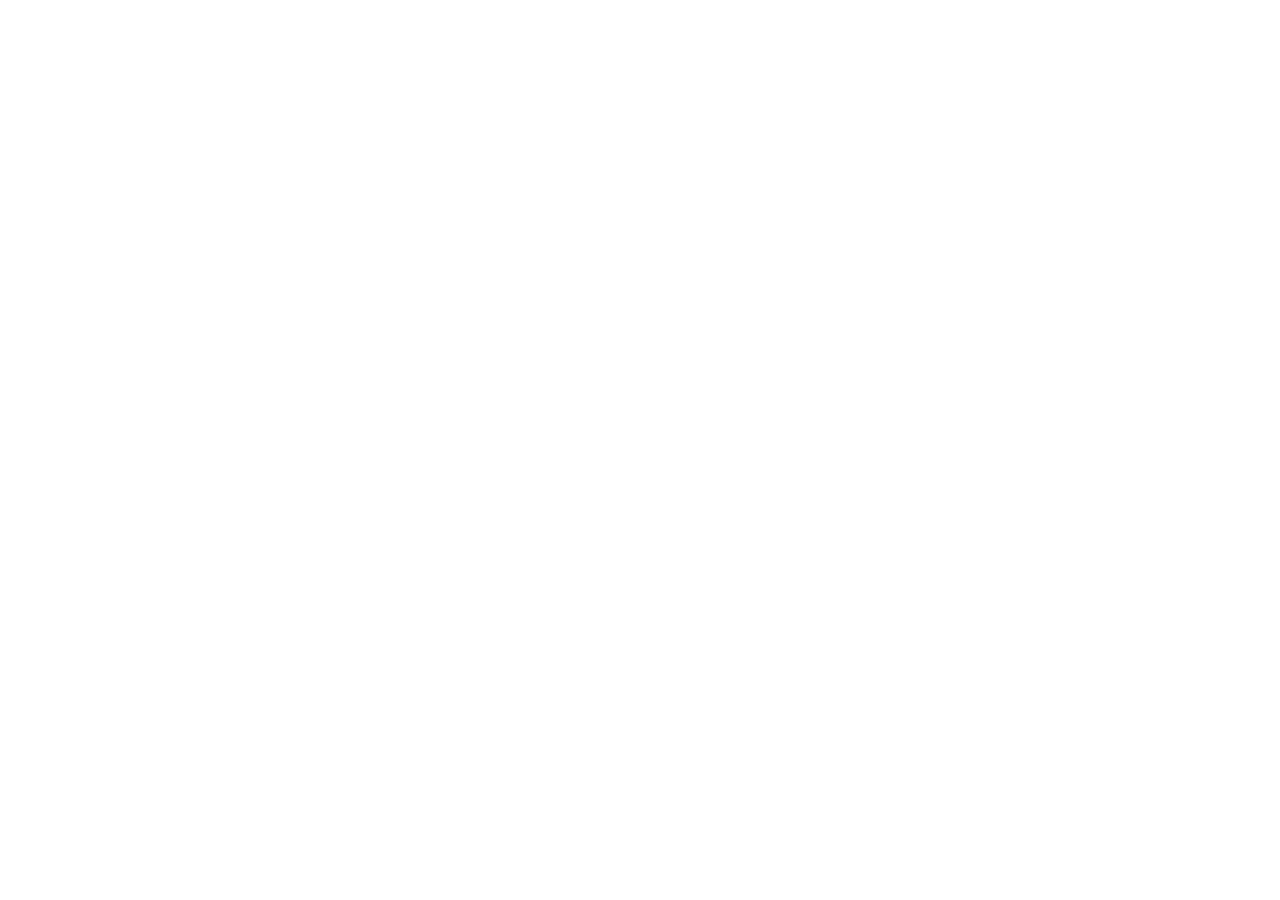
==== commit 3e4e96cc: "Add files via upload" ====
--- a/index.html
+++ b/index.html
@@ -1,647 +1,3 @@
-<!doctype html><html lang="en"><head><meta charset="utf-8"><meta name="viewport" content="width=device-width,initial-scale=1"><title>Little Builders Academy</title><style>
-:root{font-family:system-ui,-apple-system,Segoe UI,sans-serif;color:#18334b;background:#f6f8f4}*{box-sizing:border-box}body{margin:0}button,input,textarea,select{font:inherit}button{cursor:pointer}button:disabled{opacity:.5;cursor:not-allowed}.shell{display:grid;grid-template-columns:235px 1fr;min-height:100vh}.side{background:#14334d;color:#fff;padding:22px 14px}.logo{font-size:23px;font-weight:850;padding:6px 12px 20px}.logo small{display:block;color:#c3dedb;font-size:11px;font-weight:500;margin-top:6px}.nav{width:100%;text-align:left;border:0;color:#e9f1f3;background:transparent;border-radius:11px;padding:11px 13px;margin-bottom:4px}.nav.active,.nav:hover{background:#2b6374}.main{padding:25px;max-width:1250px;width:100%;margin:0 auto}.top{display:flex;align-items:center;justify-content:space-between;gap:14px;flex-wrap:wrap;margin-bottom:20px}.sub{color:#607589}h1{margin:0;font-size:28px}h2{margin:0 0 12px;font-size:20px}h3{margin:0 0 7px;font-size:16px}.card{background:white;border:1px solid #e1e7e8;border-radius:17px;padding:20px;margin-bottom:15px;box-shadow:0 5px 17px #243a4e08}.row{display:flex;gap:12px;align-items:center;flex-wrap:wrap}.between{justify-content:space-between}.grid{display:grid;grid-template-columns:repeat(auto-fit,minmax(260px,1fr));gap:14px}.btn{border:0;background:#116b77;color:white;border-radius:10px;padding:10px 14px;font-weight:700}.btn.outline{background:#eaf5f3;color:#135761}.btn.orange{background:#e67c42}.pill{display:inline-block;background:#e8f4ef;color:#20735c;padding:5px 10px;border-radius:100px;font-size:12px;font-weight:700}input,select,textarea{border:1px solid #cbd9dc;border-radius:9px;padding:9px;width:100%;background:#fff;color:#17334b}label{display:block;font-size:13px;font-weight:700;margin:8px 0}textarea{min-height:90px} .day{padding:13px;border:1px solid #e2e9e9;border-radius:12px;margin:8px 0}.day.complete{background:#effaf2}.tag{font-size:12px;color:#60798a}.progress{height:9px;background:#e6ecee;border-radius:20px;overflow:hidden}.bar{background:#169786;height:100%}.big{font-size:36px;font-weight:850}.subject{border-left:5px solid #ef9258}.notice{background:#fff0dc;border-radius:10px;padding:10px;font-size:13px;margin-bottom:15px}.question{background:#f2f8fa;border-radius:12px;padding:14px;margin-bottom:12px}.choice{display:block;width:100%;text-align:left;border:1px solid #a8bec8;padding:10px;margin-top:6px;background:#fff;border-radius:9px}.choice.selected{border:2px solid #107a86;background:#dff5f4}.correct{color:#117451}.incorrect{color:#a83f29}.picture-grid{display:grid;grid-template-columns:repeat(auto-fit,minmax(120px,1fr));gap:10px;margin-top:10px}.picture-choice{border:2px solid #c6dfef;background:#fff;border-radius:16px;padding:12px;text-align:center;cursor:pointer;transition:.15s ease;min-height:118px;display:flex;flex-direction:column;justify-content:center;align-items:center;gap:8px}.picture-choice:hover{transform:translateY(-1px);box-shadow:0 6px 18px rgba(15,23,42,.08)}.picture-choice.selected{border-color:#107a86;background:#dff5f4}.picture-choice .pic{font-size:20px;line-height:1.35;white-space:pre-wrap;letter-spacing:1px}.picture-choice .cap{font-weight:700;color:#123}.picture-note{font-size:12px;color:#456;margin-top:6px}.tiny{font-size:12px}.tab{background:#ecf2f3;color:#23455b;border:0;padding:10px;border-radius:9px}.tab.active{background:#116b77;color:white}.view-kid{font-size:18px}.view-kid .choice{font-size:19px;padding:16px}.view-kid h1{font-size:35px}.hidden{display:none!important}footer{font-size:11px;color:#728491;padding:20px 0}.wide{width:100%}@media(max-width:750px){.shell{display:block}.side{padding:10px;position:sticky;top:0;z-index:5}.logo{font-size:18px;padding:4px}.logo small{display:none}.menu{display:flex;gap:4px;overflow-x:auto}.nav{white-space:nowrap;width:auto;margin:0;padding:9px}.main{padding:15px}.top h1{font-size:23px}}@media print{.side,.top button,.no-print,footer{display:none!important}.shell{display:block}.main{padding:0}.card{break-inside:avoid;box-shadow:none}}
-.kid-welcome{background:linear-gradient(125deg,#e2f7f2,#fff0d9);padding:24px;border-radius:20px;margin-bottom:18px}.kid-welcome p{margin:10px 0}.kid-grid{display:grid;grid-template-columns:repeat(auto-fit,minmax(210px,1fr));gap:14px;margin-bottom:20px}.mission-card{border:2px solid #c7e5e6;background:white;text-align:left;min-height:195px;padding:20px;border-radius:18px;display:flex;flex-direction:column;gap:8px;color:#153a50;box-shadow:0 6px 18px #1a5c6811}.mission-card:hover,.mission-card:focus-visible{border-color:#087c88;transform:translateY(-2px);outline-offset:2px}.mission-card strong{font-size:21px}.mission-card small{font-size:14px;line-height:1.5;color:#596e7b}.mission-emoji{font-size:36px}.mission-go{margin-top:auto;color:#087c88;font-weight:800}.life-card{background:#fff3df}.view-kid .mission-card{font-size:18px}@media(max-width:500px){.kid-grid{grid-template-columns:1fr}.mission-card{min-height:150px}}
-.choice:focus-visible,.mission-card:focus-visible,button:focus-visible{outline:3px solid #f59e0b;outline-offset:2px}.question{scroll-margin-top:12px}.notice{border:1px solid #a3d9bc;background:#e6f7ea;padding:12px;border-radius:12px}
-/* Builder Quest game upgrade */
-.game-hero{background:linear-gradient(115deg,#173e64,#087e85);color:white;border-radius:23px;padding:23px;margin-bottom:16px;box-shadow:0 8px 26px #12344b24}
-.game-hero h2{font-size:26px;margin-bottom:6px}.game-hero p{color:#e8fcfa}.xp-track{height:15px;background:#ffffff47;border-radius:30px;overflow:hidden;margin:10px 0}.xp-fill{height:100%;background:linear-gradient(90deg,#ffb74b,#ffe29d);border-radius:30px;transition:width .5s}
-.reward-grid{display:grid;grid-template-columns:repeat(auto-fit,minmax(130px,1fr));gap:11px;margin:12px 0 24px}.reward{border:2px solid #dce8e6;background:#fff;border-radius:18px;padding:12px;text-align:center}.reward .emoji{display:block;font-size:36px}.reward.unearned{opacity:.52;filter:grayscale(1)}.reward strong{display:block;font-size:14px}.reward small{font-size:11px;display:block;color:#596b79}
-.quest-banner{border:2px solid #f3bf5e;background:#fff8e7;border-radius:16px;padding:18px;margin-bottom:17px}.quest-banner.locked{background:#f5f7f8;border-color:#dce2e7}.quest-meter{display:flex;gap:6px}.quest-meter span{height:8px;border-radius:20px;background:#e4e9ea;flex:1}.quest-meter span.filled{background:#e9a94d}
-.celebration-shade{position:fixed;inset:0;background:#0a2746a8;display:grid;place-items:center;z-index:1000;padding:20px}.celebration-box{position:relative;background:#fff;text-align:center;border-radius:26px;padding:35px;max-width:460px;width:100%;box-shadow:0 14px 70px #041f353f;animation:pop-in .45s both}.celebration-box .mega{font-size:70px;animation:bounce-in .9s both}.sparkle{position:absolute;font-size:28px;animation:float-spark 2s ease-in-out infinite alternate}.sparkle.a{top:5px;left:25px}.sparkle.b{right:27px;top:20px;animation-delay:.35s}.sparkle.c{bottom:40px;left:12px;animation-delay:.6s}
-@keyframes pop-in{from{opacity:0;transform:scale(.75)}to{opacity:1;transform:scale(1)}}@keyframes bounce-in{0%{transform:scale(.3) rotate(-12deg)}65%{transform:scale(1.25) rotate(9deg)}100%{transform:scale(1)}}@keyframes float-spark{from{transform:translateY(9px) rotate(-15deg)}to{transform:translateY(-10px) rotate(18deg)}}
-@media(prefers-reduced-motion:reduce){.celebration-box,.celebration-box .mega,.sparkle,.xp-fill{animation:none;transition:none}}
-@media(max-width:600px){.game-hero{padding:16px}.game-hero h2{font-size:21px}.reward-grid{grid-template-columns:repeat(2,1fr)}}
-
-/* Builder City — original toy-block-inspired art, no third-party trademarks */
-.city-hero{border-radius:22px;padding:22px;background:linear-gradient(115deg,#124c62,#0c9c91);color:white;margin:15px 0}.city-hero p{color:#e6fffb}.city-world{background:linear-gradient(#9ce0fa 0%,#def6fd 67%,#a9d99d 67%);border:5px solid #fff;border-radius:20px;display:grid;grid-template-columns:repeat(3,minmax(0,1fr));gap:12px;padding:22px 14px;min-height:330px;box-shadow:0 5px 17px #143e4a22}.city-plot{position:relative;min-height:135px;border:2px dashed #388474;border-radius:17px;background:#ffffff83;display:flex;align-items:center;justify-content:center;flex-direction:column;gap:5px;text-align:center;padding:9px}.city-plot.built{border:2px solid #67a48a;background:#ffffffbd}.city-plot .structure{font-size:60px;line-height:1.15;filter:drop-shadow(2px 5px 0 #274c4b32);animation:city-rise .4s ease-out}.city-plot .studs{letter-spacing:5px;font-size:13px;color:#527d80}.city-plot strong{font-size:13px;color:#14394b}.city-plot small{font-size:11px;color:#476475}.city-shop{display:grid;grid-template-columns:repeat(auto-fit,minmax(160px,1fr));gap:11px;margin:14px 0}.city-item{background:white;border:2px solid #d2e3e9;border-radius:16px;padding:14px;text-align:center;display:flex;flex-direction:column;gap:7px;align-items:center}.city-item .art{font-size:48px}.city-item button{width:100%;margin-top:auto}.city-item.owned{background:#e7fbef;border-color:#68b288}.city-feedback{padding:12px;border-radius:12px;background:#e6f6ff;color:#153c5b;margin:12px 0}.city-help{font-size:13px;line-height:1.6;color:#4d6571}.city-stars{font-size:20px}@keyframes city-rise{from{transform:translateY(25px) scale(.6);opacity:0}to{transform:translateY(0) scale(1);opacity:1}}@media(max-width:600px){.city-world{grid-template-columns:repeat(2,minmax(0,1fr));padding:12px}.city-plot{min-height:125px}}
-
-/* Interactive toy brick world */
-.city-instructions{margin:12px 0;padding:12px;background:#f1fbf8;border-radius:12px;color:#205264}
-.city-world.city-map{position:relative;display:grid;grid-template-columns:repeat(3,minmax(0,1fr));gap:20px 13px;background:linear-gradient(180deg,#a6e5fb 0%,#d9f4fc 46%,#89c989 46%,#a0d69a 100%);padding:22px 14px;isolation:isolate}
-.city-map:before{content:'';position:absolute;left:0;right:0;top:56%;height:22px;background:#81969a;border-top:3px dashed #fff9;border-bottom:3px dashed #fff9;z-index:-1;pointer-events:none}
-.city-plot.map-plot{appearance:none;cursor:pointer;min-height:160px;border:3px solid #63a485;background:#e9fbf0e8;position:relative;transition:transform .15s,box-shadow .15s}
-.city-plot.map-plot:hover{transform:translateY(-3px);box-shadow:0 9px 16px #234a5130}
-.city-plot.map-plot.selected{outline:4px solid #ffae42;outline-offset:2px}
-.city-plot.map-plot:focus-visible{outline:4px solid #e67c42;outline-offset:3px}
-.city-plot.map-plot .structure{font-size:61px}
-.city-plot.map-plot .decorate{font-size:20px}
-.city-plot.map-plot .lotnumber{font-size:11px;position:absolute;top:7px;left:10px;color:#376274}
-.city-map-toolbar{display:flex;gap:10px;flex-wrap:wrap;margin:10px 0}
-.city-map-toolbar .btn:disabled{opacity:.45}
-.city-town-msg{font-weight:700;color:#22596a;min-height:24px}
-.city-plot.map-plot.construction{animation:construction-bounce .6s ease-out}
-@keyframes construction-bounce{0%{transform:translateY(18px) scale(.55);opacity:.3}65%{transform:translateY(-6px) scale(1.05)}100%{transform:translateY(0) scale(1);opacity:1}}
-@media(prefers-reduced-motion:reduce){.city-plot.map-plot,.city-plot.map-plot.construction{transition:none;animation:none}}
-@media(max-width:590px){.city-world.city-map{grid-template-columns:repeat(2,minmax(0,1fr));gap:13px}.city-plot.map-plot{min-height:145px}}
-
-/* Builder City 2.1: geographic play-map instead of a grid of cards */
-.city-map-scroll{overflow-x:auto;border:5px solid white;border-radius:22px;box-shadow:0 6px 22px #184d4c24;background:#a8dfa0}
-.city-world.city-map.city-real-map{display:block;position:relative;box-sizing:border-box;min-width:750px;width:100%;height:610px;min-height:610px;border:0;border-radius:17px;padding:0;overflow:hidden;background:#a8dfa0;isolation:isolate}
-.city-real-map:before{display:none}
-.city-real-map .town-landscape{position:absolute;inset:0;width:100%;height:100%;z-index:0;pointer-events:none}
-.city-real-map .map-plot{position:absolute;z-index:1;box-sizing:border-box;width:25%;height:27%;min-height:0;padding:9px 6px;background:linear-gradient(#e8f6ed,#d8f1df);border:3px solid #6da58a;border-radius:19px;box-shadow:0 7px 0 #5c89715e;gap:2px;transition:transform .15s,box-shadow .15s}
-.city-real-map .map-plot:nth-of-type(1){top:18%;left:5%}
-.city-real-map .map-plot:nth-of-type(2){top:18%;left:37.5%}
-.city-real-map .map-plot:nth-of-type(3){top:18%;left:70%}
-.city-real-map .map-plot:nth-of-type(4){top:66%;left:5%}
-.city-real-map .map-plot:nth-of-type(5){top:66%;left:37.5%}
-.city-real-map .map-plot:nth-of-type(6){top:66%;left:70%}
-.city-real-map .map-plot .structure{font-size:46px;line-height:1}
-.city-real-map .map-plot strong{font-size:13px}
-.city-real-map .map-plot .lotnumber{font-size:11px;top:5px;left:9px}
-.city-real-map .map-plot small{font-size:10px}
-.city-real-map .map-plot:hover{transform:translateY(-5px);box-shadow:0 12px 0 #5c89715e}
-.city-real-map .map-plot.selected{outline:5px solid #ffa929;outline-offset:2px}
-@media(max-width:760px){.city-world.city-map.city-real-map{height:510px;min-height:510px}.city-real-map .map-plot{height:27%}}
-
-
-/* Builder City 3: interactive scenic playground rather than large cards */
-.city-real-map.city-playground{height:640px;min-height:640px;background:#b0df94}
-.city-playground .map-plot{position:absolute;width:18%;height:20%;min-height:0;display:flex;flex-direction:column;align-items:center;justify-content:center;gap:0;padding:4px 3px 8px;cursor:grab;border:2px dashed transparent;border-radius:45% 45% 23% 23%;background:transparent;box-shadow:none;touch-action:manipulation;transition:transform .18s,filter .18s,background .18s}
-.city-playground .map-plot.built{background:transparent;border-color:transparent}
-.city-playground .map-plot.empty{background:#e7f8c277;border:2px dashed #609f7a}
-.city-playground .map-plot .structure{font-size:64px;line-height:1.12;filter:drop-shadow(4px 8px 1px #185e4140);user-select:none;pointer-events:none}
-.city-playground .map-plot strong{font-size:12px;background:#fffdf0df;padding:3px 5px;border-radius:9px;max-width:100%;line-height:1.2;color:#124252}
-.city-playground .map-plot .lotnumber{top:4px;left:4px;font-size:10px;background:#fff7}
-.city-playground .map-plot .studs{display:none}
-.city-playground .map-plot small{font-size:10px;background:#ffffffb8;border-radius:8px;padding:2px}
-.city-playground .map-plot:nth-of-type(1){top:25%;left:8%}
-.city-playground .map-plot:nth-of-type(2){top:25%;left:39%}
-.city-playground .map-plot:nth-of-type(3){top:25%;left:72%}
-.city-playground .map-plot:nth-of-type(4){top:68%;left:8%}
-.city-playground .map-plot:nth-of-type(5){top:68%;left:39%}
-.city-playground .map-plot:nth-of-type(6){top:68%;left:72%}
-.city-playground .map-plot:hover{transform:scale(1.1) translateY(-3px);filter:brightness(1.06);box-shadow:none}
-.city-playground .map-plot.selected{outline:4px solid #ffae32;outline-offset:1px;background:#ffea8d55}
-.city-playground .map-plot.drop-target{background:#ffea8d88;outline:4px dashed #ec9820}
-.city-playground .map-plot.dragging{opacity:.4}
-.city-playground .map-plot:focus-visible{outline:4px solid #144f7e}
-.city-playground .map-plot .decorate{position:absolute;right:4px;bottom:24px;font-size:24px}
-.city-playground .map-plot .plot-base{width:70%;height:13px;border-radius:50%;background:#4797577a;position:absolute;bottom:12px;z-index:-1}
-.city-playground .map-plot.construction .structure{animation:buildpop .6s ease-out}
-@keyframes buildpop{0%{transform:translateY(-40px) scale(.1);opacity:.3}70%{transform:translateY(0) scale(1.15)}100%{transform:scale(1);opacity:1}}
-.city-controls{display:flex;gap:8px;align-items:center;flex-wrap:wrap;margin:8px 0}
-.city-playground .town-landscape{pointer-events:none}
-@media(max-width:760px){.city-real-map.city-playground{min-width:740px;height:590px;min-height:590px}}
-@media(prefers-reduced-motion:reduce){.city-playground .map-plot,.city-playground .map-plot.construction .structure{transition:none;animation:none}}
-
-/* Professional Digital Weekly Planner — isolated from Bryson mode and Builder City */
-.planner-shell{background:#f7f9fc;border:1px solid #dce4ee;border-radius:18px;padding:22px;margin-top:16px;box-shadow:0 8px 26px #142d4d0c}
-.planner-hero{display:flex;justify-content:space-between;align-items:center;gap:14px;flex-wrap:wrap;margin-bottom:15px}
-.planner-eyebrow{font-size:11px;text-transform:uppercase;letter-spacing:.15em;color:#63758d;font-weight:800}
-.planner-hero h2{margin:5px 0;font-size:25px;letter-spacing:-.025em;color:#132b46}
-.planner-meta{display:flex;flex-wrap:wrap;gap:8px;margin:14px 0 18px}
-.planner-stat{padding:8px 12px;border:1px solid #dce5ed;background:white;border-radius:10px;font-size:12px;color:#4b5b70}
-.planner-stat strong{color:#162c46;font-size:15px}
-.planner-days{display:grid;grid-template-columns:repeat(4,minmax(185px,1fr));gap:12px;overflow-x:auto;padding-bottom:6px}
-.planner-column{min-width:185px;background:white;border:1px solid #dce5ef;border-radius:14px;overflow:hidden;box-shadow:0 2px 6px #20385108}
-.planner-column.active-day{border-color:#318f9a;box-shadow:0 0 0 2px #318f9a28}
-.planner-column-head{padding:14px;background:#edf3f8;border-bottom:1px solid #dce5ef}
-.planner-column-head h3{font-size:17px;color:#152b45;margin:0 0 6px}
-.planner-column-head p{font-size:11px;color:#587087;margin:0}
-.planner-column-body{padding:9px;display:grid;gap:9px}
-.planner-lesson{border:1px solid #e1e8f0;border-left:4px solid var(--color,#8093ae);background:#fff;border-radius:9px;padding:10px 9px}
-.planner-lesson.is-done{background:#f3faf5;border-left-color:#279867}
-.planner-lesson .pl-top{display:flex;align-items:center;justify-content:space-between;gap:6px;margin-bottom:6px;color:#64748b;font-size:10px;font-weight:700}
-.planner-lesson .pl-title{font-size:12px;font-weight:750;color:#23364b;line-height:1.35;margin-bottom:7px;overflow-wrap:anywhere}
-.planner-lesson .pl-actions{display:flex;align-items:center;justify-content:space-between;gap:3px;flex-wrap:wrap}
-.planner-lesson .pl-actions button{border:1px solid #cedae7;border-radius:7px;background:white;color:#264c70;font-weight:750;font-size:11px;padding:5px 8px;cursor:pointer}
-.planner-lesson .pl-actions label{font-size:11px;display:flex;gap:5px;align-items:center;color:#4b6177;cursor:pointer}
-.planner-lesson .pl-actions input{width:15px;height:15px;accent-color:#238a70;margin:0}
-.planner-legend{display:flex;gap:13px;flex-wrap:wrap;font-size:12px;color:#5a6d82;margin:0 0 13px}
-.planner-dot{display:inline-block;width:8px;height:8px;border-radius:50%;margin-right:4px}
-.planner-friday{display:flex;gap:12px;align-items:center;justify-content:space-between;flex-wrap:wrap;margin-top:13px;padding:14px;border:1px dashed #a8b9cc;border-radius:12px;background:#fff}
-.planner-notes{background:white;border:1px solid #dce5ee;border-radius:15px;padding:18px;margin-top:16px}
-.planner-notes textarea{min-height:92px;background:#fff}
-.planner-day-notes{margin:10px 9px 12px;padding:12px;border:1px solid #cbd9e8;border-radius:12px;background:#f3f7fc;box-shadow:0 1px 3px #17324b09}
-.planner-day-notes h4{margin:0 0 4px;font-size:13px;color:#183650;display:flex;align-items:center;gap:6px}
-.planner-day-notes .hint{font-size:11px;color:#61748a;margin:0 0 8px}
-.planner-day-notes textarea{box-sizing:border-box;width:100%;min-height:104px;resize:vertical;border:1px solid #bed0e2;border-radius:8px;background:white;padding:10px;font-size:13px;line-height:1.45;color:#243b53}
-.planner-day-notes textarea:focus{outline:2px solid #328da4;outline-offset:1px}
-.planner-day-notes .note-save{display:flex;align-items:center;justify-content:space-between;gap:5px;margin-top:8px;flex-wrap:wrap}
-.planner-day-notes .note-save button{background:#193d64;color:white;border:0;border-radius:7px;padding:8px 10px;font-size:12px;font-weight:700;cursor:pointer}
-.planner-day-notes .note-save small{font-size:11px;color:#4c6a7f}
-@media(max-width:1100px){.planner-days{grid-template-columns:repeat(2,minmax(210px,1fr))}}
-@media(max-width:600px){.planner-shell{padding:12px}.planner-days{grid-template-columns:minmax(0,1fr)}.planner-column{min-width:0}}
-
-.monthly-shell{background:#fff;border:1px solid #d8e0ee;border-radius:18px;padding:18px;margin:16px 0;box-shadow:0 4px 20px #142c5110}
-.month-toolbar{display:flex;align-items:center;gap:10px;flex-wrap:wrap;margin-bottom:12px}.month-toolbar h2{margin:0 auto 0 4px;color:#1e3351}.month-key{font-size:13px;color:#607086;margin-bottom:15px;line-height:1.7}
-.month-grid{display:grid;grid-template-columns:repeat(7,minmax(0,1fr));gap:6px}.month-weekday{text-align:center;color:#465b76;font-size:12px;font-weight:800;padding:8px 2px;background:#eff3f8;border-radius:6px}
-.month-cell{font:inherit;cursor:pointer;min-height:105px;text-align:left;border:1px solid #d7e1eb;border-radius:10px;background:#fff;padding:9px;display:flex;flex-direction:column;gap:3px;color:#1d3555;transition:background .15s,transform .15s}.month-cell:hover{background:#eaf3ff;transform:translateY(-1px)}.month-cell.school-day{background:#f3f8ff;border-color:#bfd4ec}.month-cell.off-day{background:#f8f9fb}.month-cell.muted{opacity:.4}.month-cell.month-selected{outline:3px solid #2863a8;outline-offset:0}.month-date{font-weight:800;font-size:15px}.month-week{font-size:11px;color:#466686}.month-progress{font-size:12px;font-weight:700;color:#215e9b}.month-meter{height:5px;width:100%;border-radius:6px;background:#d7e3f2;overflow:hidden;margin-top:auto}.month-meter i{display:block;height:100%;background:#1f9e84;border-radius:6px}.month-rest{font-size:11px;color:#89929f}.month-hasnote{font-size:10px;color:#7252a7}.month-detail{max-width:none}.month-detail-links{display:flex;flex-wrap:wrap;gap:10px;margin:12px 0}
-@media(max-width:650px){.monthly-shell{padding:8px}.month-grid{gap:3px}.month-cell{padding:4px;min-height:82px;border-radius:5px}.month-date{font-size:13px}.month-week,.month-progress,.month-rest,.month-hasnote{font-size:9px}.month-weekday{font-size:10px}.month-toolbar h2{font-size:18px}}
-
-.month-event{display:block;max-width:100%;padding:2px 4px;font-size:10px;font-weight:600;color:#1d4e65;background:#ddf2f1;border-radius:5px;overflow:hidden;text-overflow:ellipsis;white-space:nowrap}.month-more{font-size:10px;color:#47617a}.event-editor{margin:14px 0;background:#f8fbff}.event-form-grid{display:grid;grid-template-columns:repeat(2,minmax(0,1fr));gap:12px}.event-form-grid label{display:flex;flex-direction:column;gap:5px}.event-form-grid input,.event-form-grid select{width:100%;min-height:40px;border:1px solid #b5c8db;border-radius:8px;padding:8px;background:white;color:#17324e}.event-repeat{display:flex;align-items:center;gap:8px;margin:12px 0}.event-repeat input{width:auto}.event-list-item{display:flex;justify-content:space-between;gap:12px;align-items:center;border:1px solid #d9e5ef;border-radius:10px;padding:12px;margin:8px 0}.event-list-item .row{flex-shrink:0}.event-editor textarea{display:block;width:100%;margin:6px 0 12px}@media(max-width:650px){.event-form-grid{grid-template-columns:1fr}.event-list-item{align-items:start;flex-direction:column}.month-event{font-size:8px}}
-
-.watch-learn{background:linear-gradient(135deg,#eff8ff,#f7fbff);border:1px solid #b9d8ef;border-radius:18px;padding:16px;margin:16px 0;color:#173854}.visual-example{background:white;border:1px solid #dce9f0;padding:15px;border-radius:14px;margin:12px 0}.visual-example p{margin:9px 0}.visual-steps{display:flex;flex-wrap:wrap;gap:9px;margin:12px 0}.visual-steps span{padding:9px;background:#e8f5ed;border-radius:12px;font-weight:700}.blocks-demo{display:flex;align-items:flex-end;gap:5px;flex-wrap:wrap;min-height:42px}.tenrod{display:inline-grid;grid-template-columns:repeat(2,8px);gap:2px;background:#edb244;padding:4px;border:2px solid #b87816;border-radius:5px}.tenrod i{height:6px;width:7px;background:#ffedab;border-radius:2px}.onebrick{display:inline-block;width:17px;height:17px;border-radius:3px;background:#47b1d2;border:2px solid #2184a1}.onebrick.crossed{background:#dedede;border-color:#999;position:relative}.onebrick.crossed:after{content:'×';position:absolute;top:-4px;left:2px;color:#a12;font-weight:bold}.tenframe{display:grid;grid-template-columns:repeat(5,27px);gap:4px;margin:12px 0}.tenframe span{height:27px;border:2px solid #378aae;border-radius:5px}.tenframe span.filled{background:#47b1d2}.watch-learn details{margin-top:12px}.watch-learn summary{cursor:pointer;font-weight:700}@media(max-width:600px){.watch-learn{padding:11px}.visual-steps span{font-size:.8rem}}
-
-/* Visual lesson player: compact preview, prominent practice */
-.watch-learn{padding:0!important;margin:14px 0 20px!important;overflow:hidden;border-radius:12px!important;background:#f3f7fb!important;border:1px solid #cddce9!important;box-shadow:none!important}
-.watch-learn>summary{list-style:none;display:flex;align-items:center;justify-content:space-between;gap:12px;cursor:pointer;padding:11px 15px;color:#24435c;font-size:15px;font-weight:800}
-.watch-learn>summary::-webkit-details-marker{display:none}
-.watch-learn>summary small{font-weight:500;color:#657c8c;font-size:12px}
-.watch-toggle{font-size:12px;white-space:nowrap;color:#3a6b8f}
-.watch-learn[open] .watch-toggle{color:#0c7666}
-.watch-content{border-top:1px solid #d6e3ed;padding:12px 15px 16px}
-.watch-content .visual-example{padding:12px;margin:8px 0}
-.practice-header{background:linear-gradient(105deg,#163963,#235b83);color:white;padding:18px 20px;border-radius:16px 16px 0 0;margin-top:20px}
-.practice-header h3{font-size:clamp(22px,3.5vw,30px);line-height:1.2;margin:5px 0 6px;color:white}
-.practice-header p{margin:0;color:#ecf6ff;font-size:14px}
-.practice-eyebrow{font-size:11px;letter-spacing:1.5px;font-weight:900;color:#a8e7da}
-.practice-list{background:#f0f5fc;padding:14px;border:2px solid #c7dbee;border-top:0;border-radius:0 0 16px 16px;display:grid;gap:14px;margin-bottom:18px}
-.practice-list .question{margin:0!important;padding:20px!important;background:white!important;border:2px solid #d1e0ec!important;border-radius:14px!important;box-shadow:0 3px 8px #16396310}
-.practice-list .question>strong{display:block;color:#102f51;font-size:clamp(18px,2.3vw,22px);line-height:1.4;margin-bottom:14px}
-.practice-list .choice{border:2px solid #cad9e8!important;min-height:48px;border-radius:11px!important;font-size:16px!important;background:#f9fcff!important;margin:6px 6px 6px 0!important;padding:11px 14px!important}
-.practice-list .choice.selected{border-color:#077a81!important;background:#d9f5ed!important;color:#115c5b!important;font-weight:800}
-.practice-list .choice:hover{border-color:#3184b0!important;background:#eaf7ff!important}
-@media(max-width:600px){.watch-learn>summary{padding:10px}.watch-learn>summary small{display:none}.practice-list{padding:9px}.practice-list .question{padding:14px!important}.practice-list .choice{width:100%;margin:5px 0!important;text-align:left}}
-
-/* Watch & Learn: example remains left, supporting link and parent discussion move right */
-.watch-content-layout{display:grid;grid-template-columns:minmax(0,1.65fr) minmax(220px,1fr);gap:16px;align-items:start}
-.watch-example-column{min-width:0}
-.watch-example-column .visual-example{margin:8px 0 0}
-.watch-tools-column{display:grid;gap:12px;min-width:0}
-.watch-tool-card{padding:13px;border:1px solid #d0e0ed;border-radius:12px;background:#fff;display:grid;gap:9px}
-.watch-tool-card strong{font-size:14px;color:#183b5b}
-.watch-tool-card .btn{max-width:100%;white-space:normal;text-align:center;overflow-wrap:anywhere}
-.watch-tool-card p{margin:0;font-size:13px;line-height:1.5;color:#486178}
-@media(max-width:760px){.watch-content-layout{grid-template-columns:1fr}.watch-tools-column{grid-template-columns:1fr}}
-
-/* Builder Math Lab - hands-on controls, separate from graded practice */
-.mathlab{margin:14px 0 20px;border:2px solid #a8d4df;border-radius:17px;background:#f1fbfd;padding:15px;color:#153e50}.mathlab h3{margin:0 0 7px}.mathlab-tabs{display:flex;flex-wrap:wrap;gap:8px;margin:12px 0}.mathlab-tabs button,.mathlab-actions button{border:1px solid #82b6c6;border-radius:11px;padding:9px 12px;background:white;color:#16485c;font-weight:750;cursor:pointer}.mathlab-tabs button.active{background:#17567b;color:white}.mathlab-actions{display:flex;flex-wrap:wrap;gap:8px;margin:10px 0}.mathlab-actions button:focus-visible,.mathlab-tabs button:focus-visible{outline:3px solid orange;outline-offset:2px}.mathlab-count{font-size:1.12rem;font-weight:800;margin:10px 0}.mathlab-pieces{display:flex;gap:6px;flex-wrap:wrap;padding:12px;min-height:60px;border-radius:11px;background:#fff}.mathlab-rod{display:grid;grid-template-columns:repeat(2,8px);gap:2px;border:2px solid #bb8519;border-radius:5px;background:#f7c45e;padding:4px}.mathlab-rod i{width:8px;height:8px;background:#ffe9a8;border-radius:2px}.mathlab-one{width:23px;height:23px;background:#39a6d2;border:2px solid #176486;border-radius:4px}.mathlab-frames{display:flex;gap:12px;flex-wrap:wrap}.mathlab-frame{display:grid;grid-template-columns:repeat(5,34px);gap:4px;padding:7px;border-radius:9px;background:white;border:1px solid #bdd9e3}.mathlab-cell{width:34px;height:34px;border:2px solid #679fb6;border-radius:6px;background:white;cursor:pointer}.mathlab-cell.on{background:#ed9b50}.mathlab-line{display:flex;flex-wrap:wrap;gap:3px;margin:12px 0}.mathlab-line button{min-width:36px;min-height:44px;border:1px solid #8bb9c7;border-radius:8px;background:#fff;color:#16485c;cursor:pointer}.mathlab-line button.on{background:#176486;color:white;font-weight:bold}.mathlab-help{font-size:.92rem;color:#365c68;margin:8px 0}.mathlab-status{font-weight:750;color:#165e50;min-height:25px}
-
-/* Kid-friendly math helper: compact until explicitly opened */
-details.mathlab{padding:0;overflow:hidden;background:#f6fafc;border:1.5px solid #bad5e1;margin:12px 0 16px}
-details.mathlab>summary{cursor:pointer;list-style:none;padding:13px 16px;font-weight:800;font-size:1.04rem;color:#16485c;display:flex;align-items:center;justify-content:space-between;gap:10px}
-details.mathlab>summary::-webkit-details-marker{display:none}
-details.mathlab>summary:after{content:'＋';font-size:1.25rem;color:#277c99}
-details.mathlab[open]>summary:after{content:'−'}
-.mathlab-summary-help{font-size:.78rem;font-weight:500;color:#50748a;margin-left:auto}
-.mathlab-content{padding:2px 14px 16px;border-top:1px solid #d6e6ec}
-@media(max-width:600px){details.mathlab>summary{font-size:1rem}.mathlab-summary-help{font-size:.72rem}}
-
-/* Keep the teaching prompt visually close to Question 1. */
-.mini-lesson-near-questions{background:#f2f7fb;border-left:4px solid #3f91b7;border-radius:12px;padding:12px 16px;margin:12px 0 14px;color:#193d64}
-.mini-lesson-near-questions p{margin:6px 0 0;line-height:1.5}
-.mini-lesson-near-questions .sub{font-size:.86rem;color:#506474}
-
-.reading-games{margin:16px 0;padding:16px;border:1px solid #bfdee0;background:#f3faf9;border-radius:16px}.reading-games h3{margin:0 0 6px}.reading-mini{border:1px solid #d8e3ef;background:white;padding:14px;border-radius:12px;margin-top:12px}.reading-mini .choice{width:auto;display:inline-block;margin:5px 5px 0 0;text-align:center}.reading-mini .choice:disabled{opacity:.65}.reading-result{font-weight:700;margin-top:10px;color:#116b77}.reading-words{min-height:40px;background:#f4f6fa;border:1px dashed #b9c8d6;border-radius:9px;padding:8px;display:flex;gap:5px;align-items:center;flex-wrap:wrap}.reading-words span{padding:5px 9px;border-radius:7px;background:#d8f0e7}.reading-badge{font-size:12px;color:#52717e}
-
-/* Focused Reading Adventures: only the current task is visible */
-.reading-focus{max-width:780px;margin:auto}.reading-progress{display:flex;gap:7px;margin:16px 0}.reading-progress span{height:7px;border-radius:30px;background:#e2e8f0;flex:1}.reading-progress span.active{background:#148b83}.reading-goal{background:#eff7f6;border-radius:12px;padding:14px 18px;margin:14px 0}.reading-story{line-height:1.9;font-size:1.1rem;background:white;border:1px solid #e2e8f0;padding:22px;border-radius:14px;white-space:pre-line}.reading-question{font-size:1.2rem;font-weight:700;line-height:1.5}.reading-nav{display:flex;justify-content:space-between;align-items:center;gap:8px;margin-top:20px}.reading-nav button{min-height:44px}.reading-steps-note{color:#567;letter-spacing:.03em;font-size:.87rem}.reading-focus .choice{padding:15px;font-size:1.05rem}.reading-optional{margin-top:14px}.reading-optional summary{cursor:pointer}.reading-focus .practice-list{padding:0}
-
-/* Calm, step-by-step Math Missions, with bolder, larger question text */
-.math-focus{max-width:780px;margin:auto}
-.math-focus-question{font-size:clamp(1.4rem,2.5vw,1.75rem);font-weight:800;line-height:1.42;margin:20px 0 16px;color:var(--ink,#17243b)}
-.math-focus .choice{font-size:1.12rem;padding:17px 18px;line-height:1.5}
-.math-focus .picture-choice .cap{font-size:1.16rem;font-weight:800}
-.math-focus .practice-list{padding:0}
-.math-focus-intro{padding:16px 4px;line-height:1.7}
-.math-focus-intro h3{margin:0 0 10px}
-.math-focus .reading-optional{margin-top:14px}
-.math-focus .reading-nav{margin-top:22px}
-@media(max-width:600px){.math-focus-question{font-size:1.48rem}}
-.writing-focus .writing-draft{display:block;width:100%;min-height:210px;line-height:1.75;font-size:1.15rem;padding:18px;border-radius:14px}.writing-focus .writing-summary{border:1px solid #dbe5eb;background:#f6fafc;padding:16px;border-radius:14px;white-space:pre-wrap;overflow-wrap:anywhere}.writing-focus .writing-summary p{line-height:1.7;margin-bottom:0}.writing-focus .math-focus-question{font-size:1.38rem;line-height:1.5;font-weight:750}.drawing-card{margin-top:16px;border:1px solid #cfe0f6;background:#f8fbff;border-radius:18px;padding:14px}.drawing-toolbar{display:flex;gap:10px;flex-wrap:wrap;align-items:center;margin:10px 0}.drawing-pad{width:100%;height:240px;border:2px dashed #9bb9d7;border-radius:16px;background:#fff;touch-action:none;display:block}.drawing-hint{font-size:13px;color:#47617b}.drawing-preview{margin-top:12px;border:1px solid #d8e5f2;border-radius:14px;background:#fff;padding:10px}.drawing-preview img{max-width:100%;display:block;border-radius:10px}.pill-soft{display:inline-block;background:#e8f1ff;color:#123b6b;border-radius:999px;padding:4px 10px;font-size:12px;font-weight:700}.canva-mini{margin:14px 0 8px;max-width:860px;margin-inline:auto}.canva-mini h3{margin:4px 0 8px}.canva-mini img{display:block;max-width:100%;width:100%;height:auto;border-radius:12px;border:1px solid #dae5f0;box-shadow:0 2px 10px #123b6b12}.canva-mini .sub{line-height:1.5}
-/* Little Builders Academy — accessible visual refresh */
-:root{color-scheme:light;--ink:#16324c;--muted:#50687b;--brand:#087b80;--brand-dark:#076067;--surface:#fff;--canvas:#f3f7fb;--line:#dce7ee;--focus:#e69e22;--radius:18px;font-family:ui-sans-serif,-apple-system,BlinkMacSystemFont,"Segoe UI",Arial,sans-serif;color:var(--ink);background:var(--canvas);font-size:16px}
-html{scroll-behavior:smooth;-webkit-text-size-adjust:100%}body{background:var(--canvas);line-height:1.58}button,input,select,textarea{font-family:inherit}a{color:#056d88;text-underline-offset:3px}a:hover{color:#09495d}button{touch-action:manipulation}button,select,input[type=checkbox]{accent-color:var(--brand)}button:disabled{cursor:not-allowed}
-.shell{grid-template-columns:260px minmax(0,1fr);min-height:100dvh;align-items:stretch}.side{background:#122f4b;padding:28px 17px;border-right:1px solid #284b65;min-width:0}.logo{font-size:23px;line-height:1.22;letter-spacing:-.45px;padding:3px 12px 25px}.logo small{font-size:12px;line-height:1.5;color:#b8d9e1;margin-top:8px}.menu{display:flex;flex-direction:column;gap:5px}.nav{font-size:14px;font-weight:650;letter-spacing:.01em;border:1px solid transparent;border-radius:12px;padding:12px 14px;margin:0;min-height:45px;line-height:1.3;transition:background .16s,border-color .16s}.nav:hover{background:#264d68}.nav.active{background:#246579;color:#fff;border-color:#45899b;box-shadow:inset 3px 0 #ffd271}
-.main{max-width:1220px;width:100%;min-width:0;margin:0 auto;padding:34px clamp(18px,3.4vw,50px) 42px}.top{gap:16px;margin-bottom:22px;align-items:flex-start}.top h1,h1{font-size:clamp(26px,2.65vw,36px);line-height:1.18;letter-spacing:-.8px;color:#153553}h2{font-size:clamp(20px,2vw,25px);line-height:1.28;letter-spacing:-.4px;color:#173d58}h3{font-size:18px;line-height:1.35;color:#204864}p{line-height:1.66}.sub,.tag,.tiny{color:var(--muted)}.card{border:1px solid var(--line);border-radius:22px;padding:clamp(18px,2vw,28px);box-shadow:0 8px 30px rgba(22,50,76,.055);margin-bottom:19px;background:var(--surface);min-width:0}.grid{gap:16px;grid-template-columns:repeat(auto-fit,minmax(min(100%,265px),1fr))}.day{border:1px solid var(--line);background:#fff;border-radius:14px;padding:16px;margin:11px 0}.day.complete{background:#edf9f3}.pill{background:#eaf7f1;color:#145d4b;border-radius:999px;padding:6px 11px;font-size:12px;letter-spacing:.02em}.big{font-size:clamp(32px,4vw,44px);letter-spacing:-1px;color:#144e71}.notice{background:#eff8f3;border:1px solid #bddccf;color:#194e40;padding:14px 16px;border-radius:14px;font-size:14px}
-.btn{background:var(--brand);border:1px solid var(--brand);border-radius:12px;color:white;min-height:45px;padding:11px 17px;font-weight:750;line-height:1.3;box-shadow:0 2px 3px rgba(7,74,82,.09);transition:background .16s,transform .16s}.btn:hover:not(:disabled){background:var(--brand-dark);transform:translateY(-1px)}.btn.outline{background:#eef7f7;border-color:#cbe4e4;color:#145864}.btn.outline:hover:not(:disabled){background:#dceff0}.btn.orange{background:#af5b23;border-color:#af5b23}.tab{border:1px solid #d4e1e8;background:#f1f6f9;color:#254a62;border-radius:11px;min-height:44px;padding:10px 14px;font-weight:650}.tab.active{background:var(--brand);color:white;border-color:var(--brand)}
-input:not([type=checkbox]):not([type=radio]),select,textarea{border:1.5px solid #adbfcd;border-radius:12px;background:#fff;color:#17334b;padding:11px 13px;min-height:44px;max-width:100%}textarea{min-height:112px;line-height:1.7}label{font-size:14px;color:#28475b;margin:12px 0 6px}input[type=checkbox],input[type=radio]{width:18px;height:18px;vertical-align:middle;cursor:pointer}
-.question{background:#f4f9fd;border:1px solid #dce9f2;border-radius:17px;padding:clamp(15px,2.4vw,23px);margin-bottom:16px}.question>strong{font-size:clamp(19px,2vw,23px);line-height:1.45;color:#173e5a;display:block;margin-bottom:13px}.choice{font-size:17px;line-height:1.45;min-height:52px;border:1.5px solid #b6cad5;border-radius:12px;padding:13px 16px;margin-top:9px;background:#fff;color:#193b50;transition:background .15s,border-color .15s}.choice:hover{border-color:#12838c;background:#f0fafb}.choice.selected{background:#e3f5f3;border-color:#087b80;box-shadow:inset 0 0 0 1px #087b80}.picture-grid{gap:12px;grid-template-columns:repeat(auto-fit,minmax(min(100%,145px),1fr))}.picture-choice{min-height:132px;border-radius:17px}.picture-choice.selected{border-color:#087b80;background:#e1f5f3}.reading-goal{border-radius:17px}.math-focus-question{font-size:clamp(22px,2.4vw,30px)!important;line-height:1.38!important;font-weight:800!important;color:#143956!important;letter-spacing:-.35px}.reading-nav{gap:12px;flex-wrap:wrap}.reading-nav .btn{min-width:115px}.reading-progress{margin:12px 0 23px}.writing-focus .writing-draft{font-size:18px;min-height:230px}.canva-mini{max-width:900px}.canva-mini img{border-radius:16px;box-shadow:0 8px 25px #153d6020}.reading-optional{border-radius:13px;overflow:hidden}.reading-optional summary{cursor:pointer;min-height:44px;padding:10px}
-.kid-welcome{background:linear-gradient(135deg,#e8f8f7 0%,#f1f6ff 55%,#fff2d9 100%);border:1px solid #d7e9ea;border-radius:25px;padding:clamp(20px,3vw,35px)}.mission-card{border:1.5px solid #d6e7e9;border-radius:21px;padding:22px;box-shadow:0 7px 23px rgba(24,59,82,.07);min-height:185px}.mission-card strong{font-size:22px;letter-spacing:-.25px}.mission-card:hover{box-shadow:0 11px 26px #11455618}.mission-go{color:#075e72}.game-hero,.city-hero{border-radius:24px;box-shadow:0 10px 25px #173a501c}.reward,.city-item{border-radius:18px}.progress,.reading-progress{overflow:hidden}
-button:focus-visible,a:focus-visible,input:focus-visible,select:focus-visible,textarea:focus-visible,summary:focus-visible,.mission-card:focus-visible{outline:3px solid var(--focus)!important;outline-offset:3px!important}button:focus:not(:focus-visible){outline:none}*{overflow-wrap:break-word}img,svg,canvas,video{max-width:100%}canvas{touch-action:none}table{max-width:100%;border-collapse:collapse} .skip-link{position:absolute;z-index:10000;top:-70px;left:10px;background:#fff;color:#133f5a;font-weight:800;padding:13px;border-radius:9px}.skip-link:focus{top:10px}
-@media(max-width:960px){.shell{display:block}.side{position:sticky;top:0;z-index:50;padding:9px 12px 8px;box-shadow:0 4px 15px #19394b23}.logo{padding:3px 7px 8px;font-size:18px}.logo small{display:none}.menu{display:flex;flex-direction:row;gap:6px;overflow-x:auto;overscroll-behavior-x:contain;scrollbar-width:thin;padding-bottom:3px}.nav{white-space:nowrap;flex:0 0 auto;width:auto;min-height:42px;font-size:13px;padding:9px 12px}.nav.active{box-shadow:inset 0 -3px #ffd271}.main{padding:22px 18px 34px;max-width:900px}.grid{grid-template-columns:repeat(auto-fit,minmax(min(100%,240px),1fr))}}
-@media(max-width:600px){.main{padding:16px 12px 28px}.card{padding:17px;border-radius:18px;margin-bottom:13px}.top{margin-bottom:15px}.top h1,.view-kid h1{font-size:26px}.row{gap:9px}.reading-nav{display:grid;grid-template-columns:1fr 1fr}.reading-nav .btn{min-width:0;width:100%;font-size:14px}.choice,.view-kid .choice{font-size:17px;min-height:52px}.math-focus-question{font-size:23px!important}.kid-grid{grid-template-columns:1fr}.mission-card{min-height:135px;padding:17px}.picture-grid{grid-template-columns:repeat(2,minmax(0,1fr))}.picture-choice{min-height:115px;padding:9px}.canva-mini img{border-radius:10px}.city-world{padding:10px;gap:8px}.city-plot{min-width:0}}
-@media(prefers-reduced-motion:reduce){*,*::before,*::after{animation-duration:.01ms!important;animation-iteration-count:1!important;transition-duration:.01ms!important;scroll-behavior:auto!important}}
-@media print{.side,.skip-link{display:none!important}.main{max-width:none;padding:0}.card{box-shadow:none;border:1px solid #ddd;break-inside:avoid}.shell{display:block}}
-.save-status-panel{position:fixed;bottom:10px;left:10px;right:10px;z-index:10001;border:1px solid #bfd8ce;background:#f0fff7;color:#174d38;border-radius:12px;padding:10px 14px;font-size:14px;box-shadow:0 3px 15px #1233;display:flex;gap:10px;align-items:center;flex-wrap:wrap}.save-status-panel[data-state="error"]{background:#fff1eb;color:#7c2316;border:2px solid #a73822}.save-status-panel [hidden]{display:none!important}.main{padding-bottom:170px}.save-status-panel button{min-height:44px}@media print{.save-status-panel{display:none!important}}</style></head><body><a class="skip-link" href="#app">Skip to main content</a><div class="shell"><aside class="side"><div class="logo">🧱 Little Builders Academy<small>Building Big Minds, One Little Step at a Time</small></div><nav class="menu" id="nav"></nav></aside><main class="main" id="app" tabindex="-1"></main><section id="saveStatusPanel" class="save-status-panel" role="status" aria-live="polite" aria-atomic="true"><span id="saveStatus">Browser-only storage. Export backups regularly.</span><span id="saveRecoveryActions" hidden><button type="button" class="btn outline" onclick="persistState()">Retry saving</button> <button type="button" class="btn" onclick="exportData()">Export recovery backup</button></span></section></div><script>const SEED={"weeks":[{"week":1,"quarter":1,"subjects":{"math":{"topic":"Place value to 100","objective":"I can explain, practice, and demonstrate place value to 100.","practice":"Watch or read a short explanation, complete 3 guided examples, then demonstrate place value to 100 in a new problem or mini-project."},"reading":{"topic":"Multisyllable words","objective":"I can explain, practice, and demonstrate multisyllable words.","practice":"Watch or read a short explanation, complete 3 guided examples, then demonstrate multisyllable words in a new problem or mini-project."},"writing":{"topic":"Complete sentences and punctuation","objective":"I can explain, practice, and demonstrate complete sentences and punctuation.","practice":"Watch or read a short explanation, complete 3 guided examples, then demonstrate complete sentences and punctuation in a new problem or mini-project."},"science":{"topic":"Human body and five senses","objective":"I can explain, practice, and demonstrate human body and five senses.","practice":"Watch or read a short explanation, complete 3 guided examples, then demonstrate human body and five senses in a new problem or mini-project."},"social":{"topic":"Citizenship Adventures","objective":"Explore communities, history, geography, culture, and economics at a second-grade level.","practice":"Watch or read a short explanation, complete 3 guided examples, then demonstrate my family and community in a new problem or mini-project."},"life":{"topic":"Organize workspace and routines","objective":"I can explain, practice, and demonstrate organize workspace and routines.","practice":"Watch or read a short explanation, complete 3 guided examples, then demonstrate organize workspace and routines in a new problem or mini-project."}}},{"week":2,"quarter":1,"subjects":{"math":{"topic":"Compare numbers and number lines","objective":"I can explain, practice, and demonstrate compare numbers and number lines.","practice":"Watch or read a short explanation, complete 3 guided examples, then demonstrate compare numbers and number lines in a new problem or mini-project."},"reading":{"topic":"Vowel teams","objective":"I can explain, practice, and demonstrate vowel teams.","practice":"Watch or read a short explanation, complete 3 guided examples, then demonstrate vowel teams in a new problem or mini-project."},"writing":{"topic":"Nouns and verbs","objective":"I can explain, practice, and demonstrate nouns and verbs.","practice":"Watch or read a short explanation, complete 3 guided examples, then demonstrate nouns and verbs in a new problem or mini-project."},"science":{"topic":"Major body systems","objective":"I can explain, practice, and demonstrate major body systems.","practice":"Watch or read a short explanation, complete 3 guided examples, then demonstrate major body systems in a new problem or mini-project."},"social":{"topic":"Citizenship & Simple Geography","objective":"Explore communities, history, geography, culture, and economics at a second-grade level.","practice":"Watch or read a short explanation, complete 3 guided examples, then demonstrate rules and citizenship in a new problem or mini-project."},"life":{"topic":"Name feelings and calm down","objective":"I can explain, practice, and demonstrate name feelings and calm down.","practice":"Watch or read a short explanation, complete 3 guided examples, then demonstrate name feelings and calm down in a new problem or mini-project."}}},{"week":3,"quarter":1,"subjects":{"math":{"topic":"Addition within 20 strategies","objective":"I can explain, practice, and demonstrate addition within 20 strategies.","practice":"Watch or read a short explanation, complete 3 guided examples, then demonstrate addition within 20 strategies in a new problem or mini-project."},"reading":{"topic":"R-controlled vowels","objective":"I can explain, practice, and demonstrate r-controlled vowels.","practice":"Watch or read a short explanation, complete 3 guided examples, then demonstrate r-controlled vowels in a new problem or mini-project."},"writing":{"topic":"Describing with adjectives","objective":"I can explain, practice, and demonstrate describing with adjectives.","practice":"Watch or read a short explanation, complete 3 guided examples, then demonstrate describing with adjectives in a new problem or mini-project."},"science":{"topic":"Nutrition and healthy habits","objective":"I can explain, practice, and demonstrate nutrition and healthy habits.","practice":"Watch or read a short explanation, complete 3 guided examples, then demonstrate nutrition and healthy habits in a new problem or mini-project."},"social":{"topic":"Community & Economics","objective":"Explore communities, history, geography, culture, and economics at a second-grade level.","practice":"Watch or read a short explanation, complete 3 guided examples, then demonstrate community helpers in a new problem or mini-project."},"life":{"topic":"Introductions and greetings","objective":"I can explain, practice, and demonstrate introductions and greetings.","practice":"Watch or read a short explanation, complete 3 guided examples, then demonstrate introductions and greetings in a new problem or mini-project."}}},{"week":4,"quarter":1,"subjects":{"math":{"topic":"Subtraction within 20","objective":"I can explain, practice, and demonstrate subtraction within 20.","practice":"Watch or read a short explanation, complete 3 guided examples, then demonstrate subtraction within 20 in a new problem or mini-project."},"reading":{"topic":"Prefixes and suffixes","objective":"I can explain, practice, and demonstrate prefixes and suffixes.","practice":"Watch or read a short explanation, complete 3 guided examples, then demonstrate prefixes and suffixes in a new problem or mini-project."},"writing":{"topic":"Spelling patterns","objective":"I can explain, practice, and demonstrate spelling patterns.","practice":"Watch or read a short explanation, complete 3 guided examples, then demonstrate spelling patterns in a new problem or mini-project."},"science":{"topic":"Life cycles","objective":"I can explain, practice, and demonstrate life cycles.","practice":"Watch or read a short explanation, complete 3 guided examples, then demonstrate life cycles in a new problem or mini-project."},"social":{"topic":"Maps & Places","objective":"Explore communities, history, geography, culture, and economics at a second-grade level.","practice":"Watch or read a short explanation, complete 3 guided examples, then demonstrate maps and symbols in a new problem or mini-project."},"life":{"topic":"Make a safe snack","objective":"I can explain, practice, and demonstrate make a safe snack.","practice":"Watch or read a short explanation, complete 3 guided examples, then demonstrate make a safe snack in a new problem or mini-project."}}},{"week":5,"quarter":1,"subjects":{"math":{"topic":"Addition within 100 without regrouping","objective":"I can explain, practice, and demonstrate addition within 100 without regrouping.","practice":"Watch or read a short explanation, complete 3 guided examples, then demonstrate addition within 100 without regrouping in a new problem or mini-project."},"reading":{"topic":"Fluent phrased reading","objective":"I can explain, practice, and demonstrate fluent phrased reading.","practice":"Watch or read a short explanation, complete 3 guided examples, then demonstrate fluent phrased reading in a new problem or mini-project."},"writing":{"topic":"Expand simple sentences","objective":"I can explain, practice, and demonstrate expand simple sentences.","practice":"Watch or read a short explanation, complete 3 guided examples, then demonstrate expand simple sentences in a new problem or mini-project."},"science":{"topic":"Habitats","objective":"I can explain, practice, and demonstrate habitats.","practice":"Watch or read a short explanation, complete 3 guided examples, then demonstrate habitats in a new problem or mini-project."},"social":{"topic":"History & Culture","objective":"Explore communities, history, geography, culture, and economics at a second-grade level.","practice":"Watch or read a short explanation, complete 3 guided examples, then demonstrate cardinal directions in a new problem or mini-project."},"life":{"topic":"Follow a three-step task","objective":"I can explain, practice, and demonstrate follow a three-step task.","practice":"Watch or read a short explanation, complete 3 guided examples, then demonstrate follow a three-step task in a new problem or mini-project."}}},{"week":6,"quarter":1,"subjects":{"math":{"topic":"Addition within 100 with regrouping","objective":"I can explain, practice, and demonstrate addition within 100 with regrouping.","practice":"Watch or read a short explanation, complete 3 guided examples, then demonstrate addition within 100 with regrouping in a new problem or mini-project."},"reading":{"topic":"Retelling and main idea","objective":"I can explain, practice, and demonstrate retelling and main idea.","practice":"Watch or read a short explanation, complete 3 guided examples, then demonstrate retelling and main idea in a new problem or mini-project."},"writing":{"topic":"Organized paragraph","objective":"I can explain, practice, and demonstrate organized paragraph.","practice":"Watch or read a short explanation, complete 3 guided examples, then demonstrate organized paragraph in a new problem or mini-project."},"science":{"topic":"Simple food chains","objective":"I can explain, practice, and demonstrate simple food chains.","practice":"Watch or read a short explanation, complete 3 guided examples, then demonstrate simple food chains in a new problem or mini-project."},"social":{"topic":"Our World & Responsible Choices","objective":"Explore communities, history, geography, culture, and economics at a second-grade level.","practice":"Watch or read a short explanation, complete 3 guided examples, then demonstrate city state and nation in a new problem or mini-project."},"life":{"topic":"Take turns","objective":"I can explain, practice, and demonstrate take turns.","practice":"Watch or read a short explanation, complete 3 guided examples, then demonstrate take turns in a new problem or mini-project."}}},{"week":7,"quarter":1,"subjects":{"math":{"topic":"Subtraction within 100 without regrouping","objective":"I can explain, practice, and demonstrate subtraction within 100 without regrouping.","practice":"Watch or read a short explanation, complete 3 guided examples, then demonstrate subtraction within 100 without regrouping in a new problem or mini-project."},"reading":{"topic":"Character setting and plot","objective":"I can explain, practice, and demonstrate character setting and plot.","practice":"Watch or read a short explanation, complete 3 guided examples, then demonstrate character setting and plot in a new problem or mini-project."},"writing":{"topic":"Sequence writing","objective":"I can explain, practice, and demonstrate sequence writing.","practice":"Watch or read a short explanation, complete 3 guided examples, then demonstrate sequence writing in a new problem or mini-project."},"science":{"topic":"Plant parts and needs","objective":"I can explain, practice, and demonstrate plant parts and needs.","practice":"Watch or read a short explanation, complete 3 guided examples, then demonstrate plant parts and needs in a new problem or mini-project."},"social":{"topic":"Texas symbols","objective":"I can explain, practice, and demonstrate texas symbols.","practice":"Watch or read a short explanation, complete 3 guided examples, then demonstrate texas symbols in a new problem or mini-project."},"life":{"topic":"Try again after mistakes","objective":"I can explain, practice, and demonstrate try again after mistakes.","practice":"Watch or read a short explanation, complete 3 guided examples, then demonstrate try again after mistakes in a new problem or mini-project."}}},{"week":8,"quarter":1,"subjects":{"math":{"topic":"Subtraction within 100 with regrouping","objective":"I can explain, practice, and demonstrate subtraction within 100 with regrouping.","practice":"Watch or read a short explanation, complete 3 guided examples, then demonstrate subtraction within 100 with regrouping in a new problem or mini-project."},"reading":{"topic":"Nonfiction supporting details","objective":"I can explain, practice, and demonstrate nonfiction supporting details.","practice":"Watch or read a short explanation, complete 3 guided examples, then demonstrate nonfiction supporting details in a new problem or mini-project."},"writing":{"topic":"Descriptive paragraph","objective":"I can explain, practice, and demonstrate descriptive paragraph.","practice":"Watch or read a short explanation, complete 3 guided examples, then demonstrate descriptive paragraph in a new problem or mini-project."},"science":{"topic":"States of matter","objective":"I can explain, practice, and demonstrate states of matter.","practice":"Watch or read a short explanation, complete 3 guided examples, then demonstrate states of matter in a new problem or mini-project."},"social":{"topic":"Traditions and holidays","objective":"I can explain, practice, and demonstrate traditions and holidays.","practice":"Watch or read a short explanation, complete 3 guided examples, then demonstrate traditions and holidays in a new problem or mini-project."},"life":{"topic":"Home and emergency safety","objective":"I can explain, practice, and demonstrate home and emergency safety.","practice":"Watch or read a short explanation, complete 3 guided examples, then demonstrate home and emergency safety in a new problem or mini-project."}}},{"week":9,"quarter":1,"subjects":{"math":{"topic":"Quarter 1 skills review","objective":"I can explain, practice, and demonstrate quarter 1 skills review.","practice":"Watch or read a short explanation, complete 3 guided examples, then demonstrate quarter 1 skills review in a new problem or mini-project."},"reading":{"topic":"Quarter 1 reading check","objective":"I can explain, practice, and demonstrate quarter 1 reading check.","practice":"Watch or read a short explanation, complete 3 guided examples, then demonstrate quarter 1 reading check in a new problem or mini-project."},"writing":{"topic":"Quarter 1 writing check","objective":"I can explain, practice, and demonstrate quarter 1 writing check.","practice":"Watch or read a short explanation, complete 3 guided examples, then demonstrate quarter 1 writing check in a new problem or mini-project."},"science":{"topic":"Science experiment review","objective":"I can explain, practice, and demonstrate science experiment review.","practice":"Watch or read a short explanation, complete 3 guided examples, then demonstrate science experiment review in a new problem or mini-project."},"social":{"topic":"Citizenship review","objective":"I can explain, practice, and demonstrate citizenship review.","practice":"Watch or read a short explanation, complete 3 guided examples, then demonstrate citizenship review in a new problem or mini-project."},"life":{"topic":"Independence showcase","objective":"I can explain, practice, and demonstrate independence showcase.","practice":"Watch or read a short explanation, complete 3 guided examples, then demonstrate independence showcase in a new problem or mini-project."}}},{"week":10,"quarter":2,"subjects":{"math":{"topic":"Hundreds tens and ones to 1000","objective":"I can explain, practice, and demonstrate hundreds tens and ones to 1000.","practice":"Watch or read a short explanation, complete 3 guided examples, then demonstrate hundreds tens and ones to 1000 in a new problem or mini-project."},"reading":{"topic":"Text features","objective":"I can explain, practice, and demonstrate text features.","practice":"Watch or read a short explanation, complete 3 guided examples, then demonstrate text features in a new problem or mini-project."},"writing":{"topic":"Subject and predicate","objective":"I can explain, practice, and demonstrate subject and predicate.","practice":"Watch or read a short explanation, complete 3 guided examples, then demonstrate subject and predicate in a new problem or mini-project."},"science":{"topic":"Pushes pulls and motion","objective":"I can explain, practice, and demonstrate pushes pulls and motion.","practice":"Watch or read a short explanation, complete 3 guided examples, then demonstrate pushes pulls and motion in a new problem or mini-project."},"social":{"topic":"Rights and responsibilities","objective":"I can explain, practice, and demonstrate rights and responsibilities.","practice":"Watch or read a short explanation, complete 3 guided examples, then demonstrate rights and responsibilities in a new problem or mini-project."},"life":{"topic":"Start a conversation","objective":"I can explain, practice, and demonstrate start a conversation.","practice":"Watch or read a short explanation, complete 3 guided examples, then demonstrate start a conversation in a new problem or mini-project."}}},{"week":11,"quarter":2,"subjects":{"math":{"topic":"Compare numbers to 1000","objective":"I can explain, practice, and demonstrate compare numbers to 1000.","practice":"Watch or read a short explanation, complete 3 guided examples, then demonstrate compare numbers to 1000 in a new problem or mini-project."},"reading":{"topic":"Context clues","objective":"I can explain, practice, and demonstrate context clues.","practice":"Watch or read a short explanation, complete 3 guided examples, then demonstrate context clues in a new problem or mini-project."},"writing":{"topic":"Past present future verbs","objective":"I can explain, practice, and demonstrate past present future verbs.","practice":"Watch or read a short explanation, complete 3 guided examples, then demonstrate past present future verbs in a new problem or mini-project."},"science":{"topic":"Magnets","objective":"I can explain, practice, and demonstrate magnets.","practice":"Watch or read a short explanation, complete 3 guided examples, then demonstrate magnets in a new problem or mini-project."},"social":{"topic":"Local leaders","objective":"I can explain, practice, and demonstrate local leaders.","practice":"Watch or read a short explanation, complete 3 guided examples, then demonstrate local leaders in a new problem or mini-project."},"life":{"topic":"Tell a clear story","objective":"I can explain, practice, and demonstrate tell a clear story.","practice":"Watch or read a short explanation, complete 3 guided examples, then demonstrate tell a clear story in a new problem or mini-project."}}},{"week":12,"quarter":2,"subjects":{"math":{"topic":"Mental math by tens and hundreds","objective":"I can explain, practice, and demonstrate mental math by tens and hundreds.","practice":"Watch or read a short explanation, complete 3 guided examples, then demonstrate mental math by tens and hundreds in a new problem or mini-project."},"reading":{"topic":"Compare characters","objective":"I can explain, practice, and demonstrate compare characters.","practice":"Watch or read a short explanation, complete 3 guided examples, then demonstrate compare characters in a new problem or mini-project."},"writing":{"topic":"Contractions","objective":"I can explain, practice, and demonstrate contractions.","practice":"Watch or read a short explanation, complete 3 guided examples, then demonstrate contractions in a new problem or mini-project."},"science":{"topic":"Sound and vibration","objective":"I can explain, practice, and demonstrate sound and vibration.","practice":"Watch or read a short explanation, complete 3 guided examples, then demonstrate sound and vibration in a new problem or mini-project."},"social":{"topic":"Community services","objective":"I can explain, practice, and demonstrate community services.","practice":"Watch or read a short explanation, complete 3 guided examples, then demonstrate community services in a new problem or mini-project."},"life":{"topic":"Collaborate on a build","objective":"I can explain, practice, and demonstrate collaborate on a build.","practice":"Watch or read a short explanation, complete 3 guided examples, then demonstrate collaborate on a build in a new problem or mini-project."}}},{"week":13,"quarter":2,"subjects":{"math":{"topic":"Two-step word problems","objective":"I can explain, practice, and demonstrate two-step word problems.","practice":"Watch or read a short explanation, complete 3 guided examples, then demonstrate two-step word problems in a new problem or mini-project."},"reading":{"topic":"Cause and effect","objective":"I can explain, practice, and demonstrate cause and effect.","practice":"Watch or read a short explanation, complete 3 guided examples, then demonstrate cause and effect in a new problem or mini-project."},"writing":{"topic":"Commas in a series","objective":"I can explain, practice, and demonstrate commas in a series.","practice":"Watch or read a short explanation, complete 3 guided examples, then demonstrate commas in a series in a new problem or mini-project."},"science":{"topic":"Light and shadows","objective":"I can explain, practice, and demonstrate light and shadows.","practice":"Watch or read a short explanation, complete 3 guided examples, then demonstrate light and shadows in a new problem or mini-project."},"social":{"topic":"Culture and diversity","objective":"I can explain, practice, and demonstrate culture and diversity.","practice":"Watch or read a short explanation, complete 3 guided examples, then demonstrate culture and diversity in a new problem or mini-project."},"life":{"topic":"Kindness and empathy","objective":"I can explain, practice, and demonstrate kindness and empathy.","practice":"Watch or read a short explanation, complete 3 guided examples, then demonstrate kindness and empathy in a new problem or mini-project."}}},{"week":14,"quarter":2,"subjects":{"math":{"topic":"Coins and their values","objective":"I can explain, practice, and demonstrate coins and their values.","practice":"Watch or read a short explanation, complete 3 guided examples, then demonstrate coins and their values in a new problem or mini-project."},"reading":{"topic":"Author's purpose","objective":"I can explain, practice, and demonstrate author's purpose.","practice":"Watch or read a short explanation, complete 3 guided examples, then demonstrate author's purpose in a new problem or mini-project."},"writing":{"topic":"Friendly letters","objective":"I can explain, practice, and demonstrate friendly letters.","practice":"Watch or read a short explanation, complete 3 guided examples, then demonstrate friendly letters in a new problem or mini-project."},"science":{"topic":"Weather observations","objective":"I can explain, practice, and demonstrate weather observations.","practice":"Watch or read a short explanation, complete 3 guided examples, then demonstrate weather observations in a new problem or mini-project."},"social":{"topic":"Landforms and maps","objective":"I can explain, practice, and demonstrate landforms and maps.","practice":"Watch or read a short explanation, complete 3 guided examples, then demonstrate landforms and maps in a new problem or mini-project."},"life":{"topic":"Resolve disagreements","objective":"I can explain, practice, and demonstrate resolve disagreements.","practice":"Watch or read a short explanation, complete 3 guided examples, then demonstrate resolve disagreements in a new problem or mini-project."}}},{"week":15,"quarter":2,"subjects":{"math":{"topic":"Count money and make change","objective":"I can explain, practice, and demonstrate count money and make change.","practice":"Watch or read a short explanation, complete 3 guided examples, then demonstrate count money and make change in a new problem or mini-project."},"reading":{"topic":"Compare two texts","objective":"I can explain, practice, and demonstrate compare two texts.","practice":"Watch or read a short explanation, complete 3 guided examples, then demonstrate compare two texts in a new problem or mini-project."},"writing":{"topic":"Beginning middle end stories","objective":"I can explain, practice, and demonstrate beginning middle end stories.","practice":"Watch or read a short explanation, complete 3 guided examples, then demonstrate beginning middle end stories in a new problem or mini-project."},"science":{"topic":"Water cycle","objective":"I can explain, practice, and demonstrate water cycle.","practice":"Watch or read a short explanation, complete 3 guided examples, then demonstrate water cycle in a new problem or mini-project."},"social":{"topic":"Needs versus wants","objective":"I can explain, practice, and demonstrate needs versus wants.","practice":"Watch or read a short explanation, complete 3 guided examples, then demonstrate needs versus wants in a new problem or mini-project."},"life":{"topic":"Set and track goals","objective":"I can explain, practice, and demonstrate set and track goals.","practice":"Watch or read a short explanation, complete 3 guided examples, then demonstrate set and track goals in a new problem or mini-project."}}},{"week":16,"quarter":2,"subjects":{"math":{"topic":"Time to five minutes","objective":"I can explain, practice, and demonstrate time to five minutes.","practice":"Watch or read a short explanation, complete 3 guided examples, then demonstrate time to five minutes in a new problem or mini-project."},"reading":{"topic":"Poetry and rhythm","objective":"I can explain, practice, and demonstrate poetry and rhythm.","practice":"Watch or read a short explanation, complete 3 guided examples, then demonstrate poetry and rhythm in a new problem or mini-project."},"writing":{"topic":"Revising and editing","objective":"I can explain, practice, and demonstrate revising and editing.","practice":"Watch or read a short explanation, complete 3 guided examples, then demonstrate revising and editing in a new problem or mini-project."},"science":{"topic":"Seasons","objective":"I can explain, practice, and demonstrate seasons.","practice":"Watch or read a short explanation, complete 3 guided examples, then demonstrate seasons in a new problem or mini-project."},"social":{"topic":"Goods and services","objective":"I can explain, practice, and demonstrate goods and services.","practice":"Watch or read a short explanation, complete 3 guided examples, then demonstrate goods and services in a new problem or mini-project."},"life":{"topic":"Needs versus wants","objective":"I can explain, practice, and demonstrate needs versus wants.","practice":"Watch or read a short explanation, complete 3 guided examples, then demonstrate needs versus wants in a new problem or mini-project."}}},{"week":17,"quarter":2,"subjects":{"math":{"topic":"Elapsed time basics","objective":"I can explain, practice, and demonstrate elapsed time basics.","practice":"Watch or read a short explanation, complete 3 guided examples, then demonstrate elapsed time basics in a new problem or mini-project."},"reading":{"topic":"Chapter reading stamina","objective":"I can explain, practice, and demonstrate chapter reading stamina.","practice":"Watch or read a short explanation, complete 3 guided examples, then demonstrate chapter reading stamina in a new problem or mini-project."},"writing":{"topic":"Explanatory writing","objective":"I can explain, practice, and demonstrate explanatory writing.","practice":"Watch or read a short explanation, complete 3 guided examples, then demonstrate explanatory writing in a new problem or mini-project."},"science":{"topic":"Earth surface","objective":"I can explain, practice, and demonstrate earth surface.","practice":"Watch or read a short explanation, complete 3 guided examples, then demonstrate earth surface in a new problem or mini-project."},"social":{"topic":"Trading and buying","objective":"I can explain, practice, and demonstrate trading and buying.","practice":"Watch or read a short explanation, complete 3 guided examples, then demonstrate trading and buying in a new problem or mini-project."},"life":{"topic":"Saving and spending","objective":"I can explain, practice, and demonstrate saving and spending.","practice":"Watch or read a short explanation, complete 3 guided examples, then demonstrate saving and spending in a new problem or mini-project."}}},{"week":18,"quarter":2,"subjects":{"math":{"topic":"Quarter 2 skills review","objective":"I can explain, practice, and demonstrate quarter 2 skills review.","practice":"Watch or read a short explanation, complete 3 guided examples, then demonstrate quarter 2 skills review in a new problem or mini-project."},"reading":{"topic":"Quarter 2 reading check","objective":"I can explain, practice, and demonstrate quarter 2 reading check.","practice":"Watch or read a short explanation, complete 3 guided examples, then demonstrate quarter 2 reading check in a new problem or mini-project."},"writing":{"topic":"Quarter 2 writing check","objective":"I can explain, practice, and demonstrate quarter 2 writing check.","practice":"Watch or read a short explanation, complete 3 guided examples, then demonstrate quarter 2 writing check in a new problem or mini-project."},"science":{"topic":"Quarter 2 science review","objective":"I can explain, practice, and demonstrate quarter 2 science review.","practice":"Watch or read a short explanation, complete 3 guided examples, then demonstrate quarter 2 science review in a new problem or mini-project."},"social":{"topic":"Quarter 2 citizenship review","objective":"I can explain, practice, and demonstrate quarter 2 citizenship review.","practice":"Watch or read a short explanation, complete 3 guided examples, then demonstrate quarter 2 citizenship review in a new problem or mini-project."},"life":{"topic":"Host a family game","objective":"I can explain, practice, and demonstrate host a family game.","practice":"Watch or read a short explanation, complete 3 guided examples, then demonstrate host a family game in a new problem or mini-project."}}},{"week":19,"quarter":3,"subjects":{"math":{"topic":"Measure inches and feet","objective":"I can explain, practice, and demonstrate measure inches and feet.","practice":"Watch or read a short explanation, complete 3 guided examples, then demonstrate measure inches and feet in a new problem or mini-project."},"reading":{"topic":"Making inferences","objective":"I can explain, practice, and demonstrate making inferences.","practice":"Watch or read a short explanation, complete 3 guided examples, then demonstrate making inferences in a new problem or mini-project."},"writing":{"topic":"Topic sentences","objective":"I can explain, practice, and demonstrate topic sentences.","practice":"Watch or read a short explanation, complete 3 guided examples, then demonstrate topic sentences in a new problem or mini-project."},"science":{"topic":"Rocks and soil","objective":"I can explain, practice, and demonstrate rocks and soil.","practice":"Watch or read a short explanation, complete 3 guided examples, then demonstrate rocks and soil in a new problem or mini-project."},"social":{"topic":"Then and now","objective":"I can explain, practice, and demonstrate then and now.","practice":"Watch or read a short explanation, complete 3 guided examples, then demonstrate then and now in a new problem or mini-project."},"life":{"topic":"Create a small budget","objective":"I can explain, practice, and demonstrate create a small budget.","practice":"Watch or read a short explanation, complete 3 guided examples, then demonstrate create a small budget in a new problem or mini-project."}}},{"week":20,"quarter":3,"subjects":{"math":{"topic":"Measure centimeters and meters","objective":"I can explain, practice, and demonstrate measure centimeters and meters.","practice":"Watch or read a short explanation, complete 3 guided examples, then demonstrate measure centimeters and meters in a new problem or mini-project."},"reading":{"topic":"Nonfiction main idea","objective":"I can explain, practice, and demonstrate nonfiction main idea.","practice":"Watch or read a short explanation, complete 3 guided examples, then demonstrate nonfiction main idea in a new problem or mini-project."},"writing":{"topic":"Supporting details","objective":"I can explain, practice, and demonstrate supporting details.","practice":"Watch or read a short explanation, complete 3 guided examples, then demonstrate supporting details in a new problem or mini-project."},"science":{"topic":"Natural resources","objective":"I can explain, practice, and demonstrate natural resources.","practice":"Watch or read a short explanation, complete 3 guided examples, then demonstrate natural resources in a new problem or mini-project."},"social":{"topic":"Timelines","objective":"I can explain, practice, and demonstrate timelines.","practice":"Watch or read a short explanation, complete 3 guided examples, then demonstrate timelines in a new problem or mini-project."},"life":{"topic":"Plan a grocery list","objective":"I can explain, practice, and demonstrate plan a grocery list.","practice":"Watch or read a short explanation, complete 3 guided examples, then demonstrate plan a grocery list in a new problem or mini-project."}}},{"week":21,"quarter":3,"subjects":{"math":{"topic":"Estimate and compare lengths","objective":"I can explain, practice, and demonstrate estimate and compare lengths.","practice":"Watch or read a short explanation, complete 3 guided examples, then demonstrate estimate and compare lengths in a new problem or mini-project."},"reading":{"topic":"Sequencing events","objective":"I can explain, practice, and demonstrate sequencing events.","practice":"Watch or read a short explanation, complete 3 guided examples, then demonstrate sequencing events in a new problem or mini-project."},"writing":{"topic":"Opinion and reasons","objective":"I can explain, practice, and demonstrate opinion and reasons.","practice":"Watch or read a short explanation, complete 3 guided examples, then demonstrate opinion and reasons in a new problem or mini-project."},"science":{"topic":"Reduce reuse recycle","objective":"I can explain, practice, and demonstrate reduce reuse recycle.","practice":"Watch or read a short explanation, complete 3 guided examples, then demonstrate reduce reuse recycle in a new problem or mini-project."},"social":{"topic":"Inventions in history","objective":"I can explain, practice, and demonstrate inventions in history.","practice":"Watch or read a short explanation, complete 3 guided examples, then demonstrate inventions in history in a new problem or mini-project."},"life":{"topic":"Compare prices","objective":"I can explain, practice, and demonstrate compare prices.","practice":"Watch or read a short explanation, complete 3 guided examples, then demonstrate compare prices in a new problem or mini-project."}}},{"week":22,"quarter":3,"subjects":{"math":{"topic":"Make picture and bar graphs","objective":"I can explain, practice, and demonstrate make picture and bar graphs.","practice":"Watch or read a short explanation, complete 3 guided examples, then demonstrate make picture and bar graphs in a new problem or mini-project."},"reading":{"topic":"Compare information sources","objective":"I can explain, practice, and demonstrate compare information sources.","practice":"Watch or read a short explanation, complete 3 guided examples, then demonstrate compare information sources in a new problem or mini-project."},"writing":{"topic":"Transition words","objective":"I can explain, practice, and demonstrate transition words.","practice":"Watch or read a short explanation, complete 3 guided examples, then demonstrate transition words in a new problem or mini-project."},"science":{"topic":"Engineering design cycle","objective":"I can explain, practice, and demonstrate engineering design cycle.","practice":"Watch or read a short explanation, complete 3 guided examples, then demonstrate engineering design cycle in a new problem or mini-project."},"social":{"topic":"Texas and US geography","objective":"I can explain, practice, and demonstrate texas and us geography.","practice":"Watch or read a short explanation, complete 3 guided examples, then demonstrate texas and us geography in a new problem or mini-project."},"life":{"topic":"Shop politely","objective":"I can explain, practice, and demonstrate shop politely.","practice":"Watch or read a short explanation, complete 3 guided examples, then demonstrate shop politely in a new problem or mini-project."}}},{"week":23,"quarter":3,"subjects":{"math":{"topic":"Read and interpret graphs","objective":"I can explain, practice, and demonstrate read and interpret graphs.","practice":"Watch or read a short explanation, complete 3 guided examples, then demonstrate read and interpret graphs in a new problem or mini-project."},"reading":{"topic":"Fact versus opinion","objective":"I can explain, practice, and demonstrate fact versus opinion.","practice":"Watch or read a short explanation, complete 3 guided examples, then demonstrate fact versus opinion in a new problem or mini-project."},"writing":{"topic":"Questions and exclamations","objective":"I can explain, practice, and demonstrate questions and exclamations.","practice":"Watch or read a short explanation, complete 3 guided examples, then demonstrate questions and exclamations in a new problem or mini-project."},"science":{"topic":"Simple machines","objective":"I can explain, practice, and demonstrate simple machines.","practice":"Watch or read a short explanation, complete 3 guided examples, then demonstrate simple machines in a new problem or mini-project."},"social":{"topic":"Family heritage","objective":"I can explain, practice, and demonstrate family heritage.","practice":"Watch or read a short explanation, complete 3 guided examples, then demonstrate family heritage in a new problem or mini-project."},"life":{"topic":"Sort laundry","objective":"I can explain, practice, and demonstrate sort laundry.","practice":"Watch or read a short explanation, complete 3 guided examples, then demonstrate sort laundry in a new problem or mini-project."}}},{"week":24,"quarter":3,"subjects":{"math":{"topic":"Two- and three-dimensional shapes","objective":"I can explain, practice, and demonstrate two- and three-dimensional shapes.","practice":"Watch or read a short explanation, complete 3 guided examples, then demonstrate two- and three-dimensional shapes in a new problem or mini-project."},"reading":{"topic":"Figurative language basics","objective":"I can explain, practice, and demonstrate figurative language basics.","practice":"Watch or read a short explanation, complete 3 guided examples, then demonstrate figurative language basics in a new problem or mini-project."},"writing":{"topic":"Irregular plurals","objective":"I can explain, practice, and demonstrate irregular plurals.","practice":"Watch or read a short explanation, complete 3 guided examples, then demonstrate irregular plurals in a new problem or mini-project."},"science":{"topic":"Algorithms and patterns","objective":"I can explain, practice, and demonstrate algorithms and patterns.","practice":"Watch or read a short explanation, complete 3 guided examples, then demonstrate algorithms and patterns in a new problem or mini-project."},"social":{"topic":"Monuments and landmarks","objective":"I can explain, practice, and demonstrate monuments and landmarks.","practice":"Watch or read a short explanation, complete 3 guided examples, then demonstrate monuments and landmarks in a new problem or mini-project."},"life":{"topic":"Prepare a simple meal","objective":"I can explain, practice, and demonstrate prepare a simple meal.","practice":"Watch or read a short explanation, complete 3 guided examples, then demonstrate prepare a simple meal in a new problem or mini-project."}}},{"week":25,"quarter":3,"subjects":{"math":{"topic":"Halves thirds and fourths","objective":"I can explain, practice, and demonstrate halves thirds and fourths.","practice":"Watch or read a short explanation, complete 3 guided examples, then demonstrate halves thirds and fourths in a new problem or mini-project."},"reading":{"topic":"Literary genres","objective":"I can explain, practice, and demonstrate literary genres.","practice":"Watch or read a short explanation, complete 3 guided examples, then demonstrate literary genres in a new problem or mini-project."},"writing":{"topic":"Research notes","objective":"I can explain, practice, and demonstrate research notes.","practice":"Watch or read a short explanation, complete 3 guided examples, then demonstrate research notes in a new problem or mini-project."},"science":{"topic":"Fair experiments","objective":"I can explain, practice, and demonstrate fair experiments.","practice":"Watch or read a short explanation, complete 3 guided examples, then demonstrate fair experiments in a new problem or mini-project."},"social":{"topic":"Good decisions","objective":"I can explain, practice, and demonstrate good decisions.","practice":"Watch or read a short explanation, complete 3 guided examples, then demonstrate good decisions in a new problem or mini-project."},"life":{"topic":"Online privacy and safety","objective":"I can explain, practice, and demonstrate online privacy and safety.","practice":"Watch or read a short explanation, complete 3 guided examples, then demonstrate online privacy and safety in a new problem or mini-project."}}},{"week":26,"quarter":3,"subjects":{"math":{"topic":"Arrays and equal groups","objective":"I can explain, practice, and demonstrate arrays and equal groups.","practice":"Watch or read a short explanation, complete 3 guided examples, then demonstrate arrays and equal groups in a new problem or mini-project."},"reading":{"topic":"Summarizing","objective":"I can explain, practice, and demonstrate summarizing.","practice":"Watch or read a short explanation, complete 3 guided examples, then demonstrate summarizing in a new problem or mini-project."},"writing":{"topic":"Mini nonfiction report","objective":"I can explain, practice, and demonstrate mini nonfiction report.","practice":"Watch or read a short explanation, complete 3 guided examples, then demonstrate mini nonfiction report in a new problem or mini-project."},"science":{"topic":"Data and observations","objective":"I can explain, practice, and demonstrate data and observations.","practice":"Watch or read a short explanation, complete 3 guided examples, then demonstrate data and observations in a new problem or mini-project."},"social":{"topic":"Community service","objective":"I can explain, practice, and demonstrate community service.","practice":"Watch or read a short explanation, complete 3 guided examples, then demonstrate community service in a new problem or mini-project."},"life":{"topic":"Use a daily schedule","objective":"I can explain, practice, and demonstrate use a daily schedule.","practice":"Watch or read a short explanation, complete 3 guided examples, then demonstrate use a daily schedule in a new problem or mini-project."}}},{"week":27,"quarter":3,"subjects":{"math":{"topic":"Quarter 3 skills review","objective":"I can explain, practice, and demonstrate quarter 3 skills review.","practice":"Watch or read a short explanation, complete 3 guided examples, then demonstrate quarter 3 skills review in a new problem or mini-project."},"reading":{"topic":"Quarter 3 reading check","objective":"I can explain, practice, and demonstrate quarter 3 reading check.","practice":"Watch or read a short explanation, complete 3 guided examples, then demonstrate quarter 3 reading check in a new problem or mini-project."},"writing":{"topic":"Quarter 3 writing check","objective":"I can explain, practice, and demonstrate quarter 3 writing check.","practice":"Watch or read a short explanation, complete 3 guided examples, then demonstrate quarter 3 writing check in a new problem or mini-project."},"science":{"topic":"Quarter 3 science review","objective":"I can explain, practice, and demonstrate quarter 3 science review.","practice":"Watch or read a short explanation, complete 3 guided examples, then demonstrate quarter 3 science review in a new problem or mini-project."},"social":{"topic":"Quarter 3 citizenship review","objective":"I can explain, practice, and demonstrate quarter 3 citizenship review.","practice":"Watch or read a short explanation, complete 3 guided examples, then demonstrate quarter 3 citizenship review in a new problem or mini-project."},"life":{"topic":"Plan family gathering","objective":"I can explain, practice, and demonstrate plan family gathering.","practice":"Watch or read a short explanation, complete 3 guided examples, then demonstrate plan family gathering in a new problem or mini-project."}}},{"week":28,"quarter":4,"subjects":{"math":{"topic":"Skip-counting patterns","objective":"I can explain, practice, and demonstrate skip-counting patterns.","practice":"Watch or read a short explanation, complete 3 guided examples, then demonstrate skip-counting patterns in a new problem or mini-project."},"reading":{"topic":"Independent book choice","objective":"I can explain, practice, and demonstrate independent book choice.","practice":"Watch or read a short explanation, complete 3 guided examples, then demonstrate independent book choice in a new problem or mini-project."},"writing":{"topic":"Daily journal","objective":"I can explain, practice, and demonstrate daily journal.","practice":"Watch or read a short explanation, complete 3 guided examples, then demonstrate daily journal in a new problem or mini-project."},"science":{"topic":"Our solar system","objective":"I can explain, practice, and demonstrate our solar system.","practice":"Watch or read a short explanation, complete 3 guided examples, then demonstrate our solar system in a new problem or mini-project."},"social":{"topic":"Financial choices","objective":"I can explain, practice, and demonstrate financial choices.","practice":"Watch or read a short explanation, complete 3 guided examples, then demonstrate financial choices in a new problem or mini-project."},"life":{"topic":"Notice a problem","objective":"I can explain, practice, and demonstrate notice a problem.","practice":"Watch or read a short explanation, complete 3 guided examples, then demonstrate notice a problem in a new problem or mini-project."}}},{"week":29,"quarter":4,"subjects":{"math":{"topic":"Addition and subtraction fluency","objective":"I can explain, practice, and demonstrate addition and subtraction fluency.","practice":"Watch or read a short explanation, complete 3 guided examples, then demonstrate addition and subtraction fluency in a new problem or mini-project."},"reading":{"topic":"Read to research","objective":"I can explain, practice, and demonstrate read to research.","practice":"Watch or read a short explanation, complete 3 guided examples, then demonstrate read to research in a new problem or mini-project."},"writing":{"topic":"Dialogue and quotation marks","objective":"I can explain, practice, and demonstrate dialogue and quotation marks.","practice":"Watch or read a short explanation, complete 3 guided examples, then demonstrate dialogue and quotation marks in a new problem or mini-project."},"science":{"topic":"Sun Earth and day/night","objective":"I can explain, practice, and demonstrate sun earth and day/night.","practice":"Watch or read a short explanation, complete 3 guided examples, then demonstrate sun earth and day/night in a new problem or mini-project."},"social":{"topic":"Jobs and businesses","objective":"I can explain, practice, and demonstrate jobs and businesses.","practice":"Watch or read a short explanation, complete 3 guided examples, then demonstrate jobs and businesses in a new problem or mini-project."},"life":{"topic":"Invent a solution","objective":"I can explain, practice, and demonstrate invent a solution.","practice":"Watch or read a short explanation, complete 3 guided examples, then demonstrate invent a solution in a new problem or mini-project."}}},{"week":30,"quarter":4,"subjects":{"math":{"topic":"Multi-step applications","objective":"I can explain, practice, and demonstrate multi-step applications.","practice":"Watch or read a short explanation, complete 3 guided examples, then demonstrate multi-step applications in a new problem or mini-project."},"reading":{"topic":"Vocabulary strategies","objective":"I can explain, practice, and demonstrate vocabulary strategies.","practice":"Watch or read a short explanation, complete 3 guided examples, then demonstrate vocabulary strategies in a new problem or mini-project."},"writing":{"topic":"How-to instructions","objective":"I can explain, practice, and demonstrate how-to instructions.","practice":"Watch or read a short explanation, complete 3 guided examples, then demonstrate how-to instructions in a new problem or mini-project."},"science":{"topic":"Animal adaptations","objective":"I can explain, practice, and demonstrate animal adaptations.","practice":"Watch or read a short explanation, complete 3 guided examples, then demonstrate animal adaptations in a new problem or mini-project."},"social":{"topic":"Respectful disagreement","objective":"I can explain, practice, and demonstrate respectful disagreement.","practice":"Watch or read a short explanation, complete 3 guided examples, then demonstrate respectful disagreement in a new problem or mini-project."},"life":{"topic":"Name and price invention","objective":"I can explain, practice, and demonstrate name and price invention.","practice":"Watch or read a short explanation, complete 3 guided examples, then demonstrate name and price invention in a new problem or mini-project."}}},{"week":31,"quarter":4,"subjects":{"math":{"topic":"Math and budgeting","objective":"I can explain, practice, and demonstrate math and budgeting.","practice":"Watch or read a short explanation, complete 3 guided examples, then demonstrate math and budgeting in a new problem or mini-project."},"reading":{"topic":"Persuasive texts","objective":"I can explain, practice, and demonstrate persuasive texts.","practice":"Watch or read a short explanation, complete 3 guided examples, then demonstrate persuasive texts in a new problem or mini-project."},"writing":{"topic":"Advertising copy","objective":"I can explain, practice, and demonstrate advertising copy.","practice":"Watch or read a short explanation, complete 3 guided examples, then demonstrate advertising copy in a new problem or mini-project."},"science":{"topic":"Ecosystems","objective":"I can explain, practice, and demonstrate ecosystems.","practice":"Watch or read a short explanation, complete 3 guided examples, then demonstrate ecosystems in a new problem or mini-project."},"social":{"topic":"Teamwork and leadership","objective":"I can explain, practice, and demonstrate teamwork and leadership.","practice":"Watch or read a short explanation, complete 3 guided examples, then demonstrate teamwork and leadership in a new problem or mini-project."},"life":{"topic":"Make an advertisement","objective":"I can explain, practice, and demonstrate make an advertisement.","practice":"Watch or read a short explanation, complete 3 guided examples, then demonstrate make an advertisement in a new problem or mini-project."}}},{"week":32,"quarter":4,"subjects":{"math":{"topic":"Geometry and structure design","objective":"I can explain, practice, and demonstrate geometry and structure design.","practice":"Watch or read a short explanation, complete 3 guided examples, then demonstrate geometry and structure design in a new problem or mini-project."},"reading":{"topic":"Dialogue in stories","objective":"I can explain, practice, and demonstrate dialogue in stories.","practice":"Watch or read a short explanation, complete 3 guided examples, then demonstrate dialogue in stories in a new problem or mini-project."},"writing":{"topic":"Original storytelling","objective":"I can explain, practice, and demonstrate original storytelling.","practice":"Watch or read a short explanation, complete 3 guided examples, then demonstrate original storytelling in a new problem or mini-project."},"science":{"topic":"Bridge engineering","objective":"I can explain, practice, and demonstrate bridge engineering.","practice":"Watch or read a short explanation, complete 3 guided examples, then demonstrate bridge engineering in a new problem or mini-project."},"social":{"topic":"Identify community problems","objective":"I can explain, practice, and demonstrate identify community problems.","practice":"Watch or read a short explanation, complete 3 guided examples, then demonstrate identify community problems in a new problem or mini-project."},"life":{"topic":"Pitch an idea","objective":"I can explain, practice, and demonstrate pitch an idea.","practice":"Watch or read a short explanation, complete 3 guided examples, then demonstrate pitch an idea in a new problem or mini-project."}}},{"week":33,"quarter":4,"subjects":{"math":{"topic":"STEM measuring","objective":"I can explain, practice, and demonstrate stem measuring.","practice":"Watch or read a short explanation, complete 3 guided examples, then demonstrate stem measuring in a new problem or mini-project."},"reading":{"topic":"Reading across subjects","objective":"I can explain, practice, and demonstrate reading across subjects.","practice":"Watch or read a short explanation, complete 3 guided examples, then demonstrate reading across subjects in a new problem or mini-project."},"writing":{"topic":"Revision for clarity","objective":"I can explain, practice, and demonstrate revision for clarity.","practice":"Watch or read a short explanation, complete 3 guided examples, then demonstrate revision for clarity in a new problem or mini-project."},"science":{"topic":"Measurement in experiments","objective":"I can explain, practice, and demonstrate measurement in experiments.","practice":"Watch or read a short explanation, complete 3 guided examples, then demonstrate measurement in experiments in a new problem or mini-project."},"social":{"topic":"Plan a community solution","objective":"I can explain, practice, and demonstrate plan a community solution.","practice":"Watch or read a short explanation, complete 3 guided examples, then demonstrate plan a community solution in a new problem or mini-project."},"life":{"topic":"Use helpful feedback","objective":"I can explain, practice, and demonstrate use helpful feedback.","practice":"Watch or read a short explanation, complete 3 guided examples, then demonstrate use helpful feedback in a new problem or mini-project."}}},{"week":34,"quarter":4,"subjects":{"math":{"topic":"Everyday math problems","objective":"I can explain, practice, and demonstrate everyday math problems.","practice":"Watch or read a short explanation, complete 3 guided examples, then demonstrate everyday math problems in a new problem or mini-project."},"reading":{"topic":"Book review","objective":"I can explain, practice, and demonstrate book review.","practice":"Watch or read a short explanation, complete 3 guided examples, then demonstrate book review in a new problem or mini-project."},"writing":{"topic":"Presentation script","objective":"I can explain, practice, and demonstrate presentation script.","practice":"Watch or read a short explanation, complete 3 guided examples, then demonstrate presentation script in a new problem or mini-project."},"science":{"topic":"Invention lab","objective":"I can explain, practice, and demonstrate invention lab.","practice":"Watch or read a short explanation, complete 3 guided examples, then demonstrate invention lab in a new problem or mini-project."},"social":{"topic":"Help your community","objective":"I can explain, practice, and demonstrate help your community.","practice":"Watch or read a short explanation, complete 3 guided examples, then demonstrate help your community in a new problem or mini-project."},"life":{"topic":"Kindness project","objective":"I can explain, practice, and demonstrate kindness project.","practice":"Watch or read a short explanation, complete 3 guided examples, then demonstrate kindness project in a new problem or mini-project."}}},{"week":35,"quarter":4,"subjects":{"math":{"topic":"Design a math project","objective":"I can explain, practice, and demonstrate design a math project.","practice":"Watch or read a short explanation, complete 3 guided examples, then demonstrate design a math project in a new problem or mini-project."},"reading":{"topic":"Reading portfolio","objective":"I can explain, practice, and demonstrate reading portfolio.","practice":"Watch or read a short explanation, complete 3 guided examples, then demonstrate reading portfolio in a new problem or mini-project."},"writing":{"topic":"Writing portfolio","objective":"I can explain, practice, and demonstrate writing portfolio.","practice":"Watch or read a short explanation, complete 3 guided examples, then demonstrate writing portfolio in a new problem or mini-project."},"science":{"topic":"Science final project","objective":"I can explain, practice, and demonstrate science final project.","practice":"Watch or read a short explanation, complete 3 guided examples, then demonstrate science final project in a new problem or mini-project."},"social":{"topic":"Citizenship presentation","objective":"I can explain, practice, and demonstrate citizenship presentation.","practice":"Watch or read a short explanation, complete 3 guided examples, then demonstrate citizenship presentation in a new problem or mini-project."},"life":{"topic":"Practice presentation","objective":"I can explain, practice, and demonstrate practice presentation.","practice":"Watch or read a short explanation, complete 3 guided examples, then demonstrate practice presentation in a new problem or mini-project."}}},{"week":36,"quarter":4,"subjects":{"math":{"topic":"Math showcase","objective":"I can explain, practice, and demonstrate math showcase.","practice":"Watch or read a short explanation, complete 3 guided examples, then demonstrate math showcase in a new problem or mini-project."},"reading":{"topic":"Reading showcase","objective":"I can explain, practice, and demonstrate reading showcase.","practice":"Watch or read a short explanation, complete 3 guided examples, then demonstrate reading showcase in a new problem or mini-project."},"writing":{"topic":"Writing showcase","objective":"I can explain, practice, and demonstrate writing showcase.","practice":"Watch or read a short explanation, complete 3 guided examples, then demonstrate writing showcase in a new problem or mini-project."},"science":{"topic":"Science showcase","objective":"I can explain, practice, and demonstrate science showcase.","practice":"Watch or read a short explanation, complete 3 guided examples, then demonstrate science showcase in a new problem or mini-project."},"social":{"topic":"Citizenship showcase","objective":"I can explain, practice, and demonstrate citizenship showcase.","practice":"Watch or read a short explanation, complete 3 guided examples, then demonstrate citizenship showcase in a new problem or mini-project."},"life":{"topic":"Little Builders Showcase","objective":"I can explain, practice, and demonstrate little builders showcase.","practice":"Watch or read a short explanation, complete 3 guided examples, then demonstrate little builders showcase in a new problem or mini-project."}}}],"unit":[{"day":1,"dayName":"Monday","math":{"title":"Build tens and ones","teach":"Show 4 groups of ten bricks and 6 loose bricks. Explain 46=40+6.","questions":[{"q":"How many tens are in 46?","opts":["4","6","5"],"a":0,"why":"46 has 4 tens and 6 ones."},{"q":"What is the value of the tens digit in 46?","opts":["40","4","46"],"a":0,"why":"4 tens = 40."},{"q":"How many tens are in 73?","opts":["7","3","8"],"a":0,"why":"73 has 7 tens and 3 ones."},{"q":"What is the value of the tens digit in 73?","opts":["70","7","73"],"a":0,"why":"7 tens = 70."},{"q":"How many tens are in 58?","opts":["5","8","6"],"a":0,"why":"58 has 5 tens and 8 ones."},{"q":"What is the value of the tens digit in 58?","opts":["50","5","58"],"a":0,"why":"5 tens = 50."}]},"reading":{"title":"Theo’s Tower: First Read","passage":"Theo loved building towers with colorful bricks. One morning, he planned a tower taller than his chair. He counted ten bricks in each stack and lined up his stacks carefully. His younger sister, Ava, watched him build. “Your tower looks amazing,” she said. Theo added one more brick, and suddenly the tower began to wobble. It tipped over. Bricks scattered across the rug. Theo felt frustrated. He wanted to quit. Ava said, “Maybe we should build a wider foundation.” Theo took three slow breaths. He tried Ava’s idea and made the bottom of the tower wide and sturdy. He then added bricks a little at a time. This time the tower stood tall. Theo smiled. “That’s what engineers do,” he said. “We test ideas and improve them.” Before lunch, the two children drew a picture of their tower. They labeled the wide foundation, counted the stacks, and planned another building challenge for tomorrow.","questions":[{"q":"Why did the first tower fall?","opts":["Its base was too narrow","Ava pushed it","The bricks melted"],"a":0,"why":"The narrow base let the tall tower tip."},{"q":"What did Theo do instead of quitting?","opts":["Took breaths and rebuilt","Threw away all the bricks","Walked away forever"],"a":0,"why":"He calmed himself and tried a stronger base."},{"q":"What does foundation mean?","opts":["Bottom support","Top decoration","A toy car"],"a":0,"why":"A foundation supports a structure from underneath."}]},"writing":{"title":"Sentences are complete ideas","prompt":"Write two complete sentences explaining what Theo built. Start each with a capital and end with punctuation."},"scisoc":{"title":"Your amazing five senses","teach":"Identify sight, hearing, smell, taste and touch. Safely match senses with daily observations; never taste unidentified items."},"life":{"title":"Set up my space","teach":"Arrange tablet, paper, pencils and headphones in one organized spot."}},{"day":2,"dayName":"Tuesday","math":{"title":"Expanded form","teach":"Write 64=60+4. Make two-digit numbers with ten-towers.","questions":[{"q":"How many tens are in 64?","opts":["6","4","7"],"a":0,"why":"64 has 6 tens and 4 ones."},{"q":"What is the value of the tens digit in 64?","opts":["60","6","64"],"a":0,"why":"6 tens = 60."},{"q":"How many tens are in 82?","opts":["8","2","9"],"a":0,"why":"82 has 8 tens and 2 ones."},{"q":"What is the value of the tens digit in 82?","opts":["80","8","82"],"a":0,"why":"8 tens = 80."},{"q":"How many tens are in 37?","opts":["3","7","4"],"a":0,"why":"37 has 3 tens and 7 ones."},{"q":"What is the value of the tens digit in 37?","opts":["30","3","37"],"a":0,"why":"3 tens = 30."}]},"reading":{"title":"Theo’s Tower: Clue Hunt","passage":"Theo loved building towers with colorful bricks. One morning, he planned a tower taller than his chair. He counted ten bricks in each stack and lined up his stacks carefully. His younger sister, Ava, watched him build. “Your tower looks amazing,” she said. Theo added one more brick, and suddenly the tower began to wobble. It tipped over. Bricks scattered across the rug. Theo felt frustrated. He wanted to quit. Ava said, “Maybe we should build a wider foundation.” Theo took three slow breaths. He tried Ava’s idea and made the bottom of the tower wide and sturdy. He then added bricks a little at a time. This time the tower stood tall. Theo smiled. “That’s what engineers do,” he said. “We test ideas and improve them.” Before lunch, the two children drew a picture of their tower. They labeled the wide foundation, counted the stacks, and planned another building challenge for tomorrow.","questions":[{"q":"Who suggested a wider foundation?","opts":["Ava","Grandpa","Nora"],"a":0,"why":"Ava suggested the stronger base."},{"q":"What is the main lesson?","opts":["Try again using what you learned","Never ask for help","Build only small towers"],"a":0,"why":"Theo improved his design after a failed test."},{"q":"Which word has three syllables?","opts":["colorful","brick","tall"],"a":0,"why":"col-or-ful has three syllables."}]},"writing":{"title":"Capital letters and endings","prompt":"Write three sentences about a time something fell down or did not work."},"scisoc":{"title":"Community helpers and good citizenship","teach":"Talk about community helpers, why we need rules, and one way to be a helpful citizen."},"life":{"title":"Follow morning checklist","teach":"Practice a four-step startup sequence: water, materials, log in, begin."}},{"day":3,"dayName":"Wednesday","math":{"title":"Ten more and ten less","teach":"Start with 35, add a tower of 10 to get 45, take one away to get 25.","questions":[{"q":"How many tens are in 35?","opts":["3","5","4"],"a":0,"why":"35 has 3 tens and 5 ones."},{"q":"What is the value of the tens digit in 35?","opts":["30","3","35"],"a":0,"why":"3 tens = 30."},{"q":"How many tens are in 69?","opts":["6","9","7"],"a":0,"why":"69 has 6 tens and 9 ones."},{"q":"What is the value of the tens digit in 69?","opts":["60","6","69"],"a":0,"why":"6 tens = 60."},{"q":"How many tens are in 84?","opts":["8","4","9"],"a":0,"why":"84 has 8 tens and 4 ones."},{"q":"What is the value of the tens digit in 84?","opts":["80","8","84"],"a":0,"why":"8 tens = 80."}]},"reading":{"title":"Rescue Rover: New Story","passage":"Nora built a little rover from toy wheels and bricks. She wanted the rover to carry a pretend astronaut across the garden. First she tested it on a smooth path. It rolled easily. Then she pushed it into the grass. The wheels spun, but the rover did not move. Nora noticed that the ground was rough and soft. She wondered whether larger wheels would help. She asked Grandpa for advice. Together they swapped the little wheels for bigger ones. Nora tested her rover again. This time it rolled slowly over the grass and reached the pretend moon base. “My first plan wasn’t the best plan,” Nora said, “but I learned from testing.” Grandpa nodded. They wrote down what changed, so they could remember their discovery.","questions":[{"q":"Where did the rover first move easily?","opts":["Smooth path","Grass","Pond"],"a":0,"why":"The smooth path was the first test."},{"q":"Why did the rover stop?","opts":["Small wheels struggled on rough grass","Battery exploded","It was raining"],"a":0,"why":"The small wheels did not grip the grassy ground."},{"q":"What did Nora change?","opts":["Wheel size","Astronaut name","Garden color"],"a":0,"why":"She used bigger wheels."}]},"writing":{"title":"Subject and action","prompt":"Write three sentences about Nora. Underline the person or thing each sentence is about."},"scisoc":{"title":"Sense detective","teach":"Choose three safe objects and describe them using sight, sound and touch. Draw a simple observation chart."},"life":{"title":"Build a calm-down toolbox","teach":"Name two feelings and practice a calm breath and asking for help."}},{"day":4,"dayName":"Thursday","math":{"title":"Place-value check","teach":"Review place-value building, digit values, and 10 more or less.","questions":[{"q":"How many tens are in 27?","opts":["2","7","3"],"a":0,"why":"27 has 2 tens and 7 ones."},{"q":"What is the value of the tens digit in 27?","opts":["20","2","27"],"a":0,"why":"2 tens = 20."},{"q":"How many tens are in 91?","opts":["9","1","10"],"a":0,"why":"91 has 9 tens and 1 ones."},{"q":"What is the value of the tens digit in 91?","opts":["90","9","91"],"a":0,"why":"9 tens = 90."},{"q":"How many tens are in 56?","opts":["5","6","6"],"a":0,"why":"56 has 5 tens and 6 ones."},{"q":"What is the value of the tens digit in 56?","opts":["50","5","56"],"a":0,"why":"5 tens = 50."}]},"reading":{"title":"Rescue Rover: Explain the Solution","passage":"Nora built a little rover from toy wheels and bricks. She wanted the rover to carry a pretend astronaut across the garden. First she tested it on a smooth path. It rolled easily. Then she pushed it into the grass. The wheels spun, but the rover did not move. Nora noticed that the ground was rough and soft. She wondered whether larger wheels would help. She asked Grandpa for advice. Together they swapped the little wheels for bigger ones. Nora tested her rover again. This time it rolled slowly over the grass and reached the pretend moon base. “My first plan wasn’t the best plan,” Nora said, “but I learned from testing.” Grandpa nodded. They wrote down what changed, so they could remember their discovery.","questions":[{"q":"What happened after bigger wheels were attached?","opts":["The rover crossed the grass","The rover disappeared","The path broke"],"a":0,"why":"The new wheels worked on grass."},{"q":"Which action is most like an engineer?","opts":["Test and improve a design","Give up after a problem","Never measure anything"],"a":0,"why":"Engineers test solutions and learn."},{"q":"How did Nora remember her discovery?","opts":["Wrote down what changed","Forgot everything","Hid the rover"],"a":0,"why":"She documented the change."}]},"writing":{"title":"Three-sentence builder reflection","prompt":"Write three complete sentences: What did you learn? What was challenging? What will you try next?"},"scisoc":{"title":"Classroom rules and helping others","teach":"Compare helpful and unhelpful actions; make three rules for Little Builders Academy."},"life":{"title":"Do it myself challenge","teach":"Get ready for the first lesson with fewer adult reminders."}}]};
-
-const WEEK2_UNIT={"math":[{"title":"Compare the builders","teach":"Use two-digit block towers to compare 46 and 64. Decide which has more tens.","questions":[{"q":"Which is greater?","opts":["46","64","Equal"],"a":1,"why":"64 has six tens; 46 has four."},{"q":"Which symbol completes 37 __ 52?","opts":[">","<","="],"a":1,"why":"37 is less than 52."},{"q":"Which number has 8 tens and 2 ones?","opts":["28","82","80"],"a":1,"why":"82 has 8 tens."}]},{"title":"Number line detectives","teach":"Draw a line from 0 to 100 in steps of 10. Locate 30 and 70, then estimate 46.","questions":[{"q":"Which number is between 40 and 60?","opts":["39","50","69"],"a":1,"why":"50 falls between 40 and 60."},{"q":"Which number is nearest 80?","opts":["78","42","19"],"a":0,"why":"78 is just 2 from 80."},{"q":"Which comes first on the number line?","opts":["65","56","Same spot"],"a":1,"why":"56 is smaller than 65."}]},{"title":"Number puzzle challenge","teach":"Compare 79 and 97 using tens. Then order 45, 54, 49 from least to greatest.","questions":[{"q":"Which order is least to greatest?","opts":["45, 49, 54","54, 49, 45","49, 45, 54"],"a":0,"why":"Start with 4 tens, then compare ones."},{"q":"Which symbol completes 91 __ 19?","opts":["<",">","="],"a":1,"why":"91 is greater than 19."},{"q":"Which is smallest?","opts":["83","38","80"],"a":1,"why":"38 has only 3 tens."}]},{"title":"Place-value race (no timer)","teach":"Use a number line or towers and explain every comparison out loud. This is a check, not a speed test.","questions":[{"q":"Which is greatest?","opts":["68","86","80"],"a":1,"why":"86 is greatest."},{"q":"Which statement is true?","opts":["47 > 74","47 = 74","47 < 74"],"a":2,"why":"4 tens is smaller than 7 tens."},{"q":"Place 62 between which tens?","opts":["50 and 60","60 and 70","70 and 80"],"a":1,"why":"62 is between 60 and 70."},{"q":"Which is least?","opts":["39","93","49"],"a":0,"why":"39 has the fewest tens."}]}],"reading":[{"title":"Tens and a Bridge","passage":"Maya wanted to build a bridge for her toy train. She placed forty-eight blocks in a neat row. Her brother Leo brought fifty-six more blocks in a box. “I have the bigger pile,” he said. Maya looked at their blocks. At first, she thought her row was longer, but Leo's box looked full. They decided to make towers of ten. Maya built four towers with eight single blocks. Leo built five towers with six single blocks. “Five tens are more than four tens,” Maya said. “Your pile is bigger!” They drew a number line from zero to one hundred. Maya put a star at forty-eight, and Leo put a star at fifty-six. Leo's star sat farther to the right. Now they could see the difference. Together, they used the blocks to build a strong bridge. The train rolled over it without falling. Maya smiled. “We didn't have to guess. We used what we know about tens and ones!”","teach":"Read the story. Pause at longer words such as decided and together; break them into chunks.","questions":[{"q":"Why did Maya and Leo build towers of ten?","opts":["To compare their piles","To make lunch","To hide blocks"],"a":0,"why":"Towers of ten made place value easy to compare."},{"q":"Who had more blocks?","opts":["Maya","Leo","They had equal blocks"],"a":1,"why":"Leo had 56; Maya had 48."},{"q":"What did the number line show?","opts":["56 was farther to the right","48 was greater","The bridge was broken"],"a":0,"why":"Numbers to the right are greater."}]},{"title":"Read & Retell: Building Bridges","passage":"Maya wanted to build a bridge for her toy train. She placed forty-eight blocks in a neat row. Her brother Leo brought fifty-six more blocks in a box. “I have the bigger pile,” he said. Maya looked at their blocks. At first, she thought her row was longer, but Leo's box looked full. They decided to make towers of ten. Maya built four towers with eight single blocks. Leo built five towers with six single blocks. “Five tens are more than four tens,” Maya said. “Your pile is bigger!” They drew a number line from zero to one hundred. Maya put a star at forty-eight, and Leo put a star at fifty-six. Leo's star sat farther to the right. Now they could see the difference. Together, they used the blocks to build a strong bridge. The train rolled over it without falling. Maya smiled. “We didn't have to guess. We used what we know about tens and ones!”","teach":"Re-read, find beginning/middle/end, then tell the story using three sentences.","questions":[{"q":"Which word means almost the same as neat?","opts":["Tidy","Noisy","Huge"],"a":0,"why":"Neat means orderly or tidy."},{"q":"What happened after they compared blocks?","opts":["They built a bridge","They left the room","They painted the box"],"a":0,"why":"They worked together on the bridge."},{"q":"What is the main lesson of the story?","opts":["Compare using tens and ones","Guess every time","Never share"],"a":0,"why":"They used place value, not guessing."}]},{"title":"A Fair Little Town","passage":"At the Little Builders town fair, Sam set up a toy shop. Three friends brought signs for their booths. One sign said, “Please wait your turn.” Another said, “Help keep the park clean.” The last sign said, “Be kind when someone makes a mistake.” Sam liked all three rules. Soon, a younger child knocked over a model house by accident. Sam felt upset, but then remembered the kindness sign. “Would you like to help me rebuild?” Sam asked. The child nodded. Together they collected the blocks. Afterward, Sam invited everyone to try a bridge-building game. They counted the blocks and shared the materials fairly. By the end of the fair, their little town looked better than before. Sam learned that rules could help people feel safe and welcome, not just tell them what they couldn't do.","teach":"Read with expression. Notice how Sam handles a mistake.","questions":[{"q":"What happened after the model house fell?","opts":["Sam invited the child to rebuild","Sam shouted","They closed the fair"],"a":0,"why":"Sam responded kindly."},{"q":"Which is one rule at the fair?","opts":["Wait your turn","Keep every block","Never help"],"a":0,"why":"Taking turns is fair."},{"q":"Which word best describes Sam?","opts":["Kind","Cruel","Careless"],"a":0,"why":"Sam showed kindness."}]},{"title":"Story Detective: Kindness","passage":"At the Little Builders town fair, Sam set up a toy shop. Three friends brought signs for their booths. One sign said, “Please wait your turn.” Another said, “Help keep the park clean.” The last sign said, “Be kind when someone makes a mistake.” Sam liked all three rules. Soon, a younger child knocked over a model house by accident. Sam felt upset, but then remembered the kindness sign. “Would you like to help me rebuild?” Sam asked. The child nodded. Together they collected the blocks. Afterward, Sam invited everyone to try a bridge-building game. They counted the blocks and shared the materials fairly. By the end of the fair, their little town looked better than before. Sam learned that rules could help people feel safe and welcome, not just tell them what they couldn't do.","teach":"Compare both stories: what problem did each character solve?","questions":[{"q":"What is the main idea?","opts":["Rules and kindness help a community","Toy trains fly","Signs are always red"],"a":0,"why":"Rules helped everyone feel welcome."},{"q":"What happened first?","opts":["Friends brought signs","The child knocked the house","Everyone played a game"],"a":0,"why":"The signs came before the accident."},{"q":"Why did Sam ask the child to rebuild?","opts":["To solve the problem kindly","To punish the child","To end the fair"],"a":0,"why":"The invitation helped them work together."}]}],"writing":[{"title":"Noun Builder","prompt":"Write 3 sentences about a toy town. Underline the nouns (person, place, or thing).","teach":"Nouns name people, places and things. Example: The builder made a bridge."},{"title":"Action Verbs","prompt":"Write 4 sentences about building a bridge. Use action words such as stack, move, plan and test.","teach":"Verbs show actions. Example: The train rolls."},{"title":"Noun and Verb Sort","prompt":"Write five nouns and five verbs. Then make two complete sentences with one of each.","teach":"Check that each sentence has who/what and what happens."},{"title":"Mini-Story Challenge","prompt":"Write a 4-sentence story about a town rule. Circle nouns and underline action verbs.","teach":"Use capitals, spaces and punctuation; read aloud to edit."}],"science":[{"title":"Brain and Body Team","objective":"I can explain and demonstrate brain and body team.","teach":"Brain, heart and lungs each have important jobs. Point to your head and chest. With Mom, draw a body map and label the three organs.","questions":[{"q":"Which organ helps you think and remember?","opts":["Brain","Knee","Hair"],"a":0,"why":"The brain helps you think and remember."},{"q":"Which organ pumps blood?","opts":["Heart","Teeth","Nose"],"a":0,"why":"Your heart pumps blood around your body."},{"q":"What helps you breathe?","opts":["Lungs","Fingers","Elbows"],"a":0,"why":"Your lungs move air in and out."}]},{"title":"Follow the Air","objective":"I can explain and demonstrate follow the air.","teach":"Breathe in gently and out. Notice your chest moving. Draw arrows showing air entering the nose/mouth and moving into the lungs.","questions":[{"q":"Where does the air you breathe go?","opts":["Lungs","Stomach only","Toes"],"a":0,"why":"Air travels into your lungs."},{"q":"What happens when you exercise?","opts":["Breathing may become faster","You stop breathing","Your bones disappear"],"a":0,"why":"Your body needs more oxygen when active."}]},{"title":"My Heart Works Hard","objective":"I can explain and demonstrate my heart works hard.","teach":"With an adult, find your pulse at your wrist and count gently for 15 seconds. Then walk in place for 30 seconds and notice differences, without competing.","questions":[{"q":"Why does your heart beat?","opts":["To pump blood","To chew food","To see colors"],"a":0,"why":"The heart circulates blood."},{"q":"What usually happens to your heart rate during activity?","opts":["It speeds up","It never changes","It disappears"],"a":0,"why":"Activity makes your heart pump faster."}]},{"title":"Body Systems Builder Challenge","objective":"I can explain and demonstrate body systems builder challenge.","teach":"Make a simple brick model of your brain, heart, and lungs. Explain one job of each and give your model a name.","questions":[{"q":"Which pair helps deliver oxygen to your body?","opts":["Heart and lungs","Hair and fingernails","Eyes and ears only"],"a":0,"why":"Lungs bring oxygen in and blood carries it."},{"q":"Which is a healthy body habit?","opts":["Sleep and active play","Never drinking water","Skipping rest every night"],"a":0,"why":"Rest, movement and water support health."}]}],"social":[{"title":"Why Rules Matter","objective":"I can explain and demonstrate why rules matter.","teach":"Build a tiny pretend town. Discuss one rule for roads, one for a library, and one for a playground. Rules should keep everyone safe and respected.","questions":[{"q":"Why are playground rules helpful?","opts":["They keep people safer","They stop everyone playing","They make a mess"],"a":0,"why":"Rules help prevent accidents."},{"q":"Which is a fair rule?","opts":["Take turns on the slide","Only one child may ever play","Push to go first"],"a":0,"why":"Taking turns is fair."}]},{"title":"Good Citizen Choices","objective":"I can explain and demonstrate good citizen choices.","teach":"Act out two scenarios: finding someone’s lost pencil and waiting for your turn. What choices show honesty and respect?","questions":[{"q":"If you find a lost toy, what should you do?","opts":["Tell an adult and help return it","Keep it secretly","Break it"],"a":0,"why":"Honesty helps build trust."},{"q":"Which is respectful?","opts":["Listen when others speak","Interrupt constantly","Shout to win"],"a":0,"why":"Listening shows respect."}]},{"title":"My Academy Promise","objective":"I can explain and demonstrate my academy promise.","teach":"Write or say three positive rules for Little Builders Academy. Make a colorful charter and practice following it during a building challenge.","questions":[{"q":"Which rule is helpful for learning?","opts":["Ask for help respectfully","Throw tools when frustrated","Refuse to try"],"a":0,"why":"Asking politely helps solve problems."},{"q":"What do you do after a mistake?","opts":["Try again or ask for help","Give up forever","Blame someone"],"a":0,"why":"Learning includes mistakes."}]},{"title":"Community Rules Mission","objective":"I can explain and demonstrate community rules mission.","teach":"Invent a town for your block people. Add a crossing, a park, and a library. Explain a rule for each to Mom.","questions":[{"q":"Which rule helps at a crossing?","opts":["Look and cross with an adult","Run without looking","Ignore signals"],"a":0,"why":"Cross safely with adult help."},{"q":"Which action is good citizenship?","opts":["Help care for shared spaces","Damage books","Leave trash"],"a":0,"why":"Caring for shared places is responsible."}]}]};
-const WEEK1_SCIENCE=[{"title": "Five senses detective", "objective": "Identify the five senses and connect them to body parts.", "teach": "Look around the room. Find something you can see, hear, smell, and feel. Discuss safe foods you can taste with an adult.", "questions": [{"q": "Which body part helps you hear?", "opts": ["Ears", "Elbows", "Knees"], "a": 0, "why": "Your ears collect sounds."}, {"q": "Which sense helps you know a lemon smells sour?", "opts": ["Hearing", "Smell", "Touch"], "a": 1, "why": "Your nose detects smells."}, {"q": "Which action is safest?", "opts": ["Taste an unknown berry", "Ask an adult before tasting", "Lick a classroom object"], "a": 1, "why": "Only taste familiar foods approved by an adult."}]}, {"title": "Senses and safety", "objective": "Explain how senses help you stay safe.", "teach": "Use a quiet sound, a bright picture, and a soft fabric to explore how different senses send information.", "questions": [{"q": "What alerts you to a fire alarm?", "opts": ["Hearing", "Taste", "Smell only"], "a": 0, "why": "You hear the alarm."}, {"q": "What sense helps you notice a hot-looking stove from a distance?", "opts": ["Sight", "Taste", "Touching the stove"], "a": 0, "why": "Look instead of touching hot items."}]}, {"title": "The brain and body", "objective": "Describe how the brain receives messages from the senses.", "teach": "Build a block model with eyes, ears, nose, tongue and skin sending messages to the brain. Act out one signal.", "questions": [{"q": "What helps your brain learn about textures?", "opts": ["Skin/touch", "Hair color", "Shoes"], "a": 0, "why": "Touch receptors in your skin send information."}, {"q": "Where do sense messages get processed?", "opts": ["Brain", "Shoelaces", "Teeth"], "a": 0, "why": "Your brain processes sensory messages."}]}, {"title": "Senses explorer review", "objective": "Use senses to describe objects safely.", "teach": "Choose a familiar object. Describe its appearance, sound and texture, then explain which senses you used.", "questions": [{"q": "Which sense describes a fluffy blanket?", "opts": ["Touch", "Taste", "Hearing"], "a": 0, "why": "Touch tells you texture."}, {"q": "How many traditional senses have we studied?", "opts": ["Three", "Five", "Seven"], "a": 1, "why": "Sight, hearing, smell, taste and touch are the five traditional senses."}]}];const WEEK1_SOCIAL=[{"title": "Our family and community", "objective": "Explain what a community is and name ways people help one another.", "teach": "Draw a mini-map of your neighborhood or name three places families use: a library, a park, and a grocery store. Talk about how each helps.", "questions": [{"q": "Which place is a community helper?", "opts": ["Library", "Only your bedroom", "A toy box"], "a": 0, "why": "A library shares books and learning resources."}, {"q": "Which action helps your community?", "opts": ["Picking up litter with an adult", "Breaking playground equipment", "Ignoring neighbors in need"], "a": 0, "why": "Helping care for shared spaces supports the community."}]}, {"title": "Citizenship and our rules", "objective": "Create helpful rules and explain why they matter.", "teach": "Write three rules for Little Builders Academy, such as listen when others speak, handle materials safely and help clean up.", "questions": [{"q": "Why do we use safety rules?", "opts": ["To keep people safe", "To stop everyone having fun", "To make a mess"], "a": 0, "why": "Safety rules protect us."}, {"q": "What makes a good classroom citizen?", "opts": ["Taking turns", "Shouting over others", "Taking others supplies"], "a": 0, "why": "Taking turns shows respect."}]}, {"title": "Helpers around us", "objective": "Identify community jobs and ways to show gratitude.", "teach": "Role-play asking a firefighter, librarian or mail carrier a polite question, then make a thank-you card for a helper.", "questions": [{"q": "Who can help you find a library book?", "opts": ["Librarian", "Pilot", "Chef"], "a": 0, "why": "Librarians help people find books and information."}, {"q": "How can you thank a helper?", "opts": ["Say thank you", "Ignore them", "Interrupt them"], "a": 0, "why": "Kind words show appreciation."}]}, {"title": "Citizenship challenge", "objective": "Apply teamwork, fairness and responsibility at home.", "teach": "Choose one helpful action: put away supplies, help organize a family game, or take turns during a building challenge. Explain your choice.", "questions": [{"q": "What is a responsible choice?", "opts": ["Put materials away after use", "Leave a mess for others", "Refuse to share"], "a": 0, "why": "Taking care of materials is responsible."}, {"q": "If you disagree with someone, what can you do?", "opts": ["Listen and talk calmly", "Hit them", "Yell until you win"], "a": 0, "why": "Respectful listening helps solve disagreements."}]}];const WEEK3_6_UNIT={"3":{"math":[{"title":"Make-ten addition — Mission 1","teach":"When you add 8 + 7, make 10 by moving 2 from 7 to 8. Use real blocks or draw tens and ones, then explain your strategy.","questions":[{"q":"8 + 7 = ?","opts":["15","14","16"],"a":0,"why":"8 + 2 = 10, then 5 more = 15."},{"q":"9 + 6 = ?","opts":["14","15","16"],"a":1,"why":"9 + 1 + 5 = 15."},{"q":"What is double 6?","opts":["11","12","13"],"a":1,"why":"6 + 6 = 12."}]},{"title":"Make-ten addition — Mission 2","teach":"When you add 8 + 7, make 10 by moving 2 from 7 to 8. Use real blocks or draw tens and ones, then explain your strategy.","questions":[{"q":"7 + 5 = ?","opts":["11","12","13"],"a":1,"why":"7 + 3 + 2 = 12."},{"q":"What is double 6?","opts":["11","12","13"],"a":1,"why":"6 + 6 = 12."},{"q":"8 + 8 = ?","opts":["16","18","14"],"a":0,"why":"Double 8 = 16."}]},{"title":"Make-ten addition — Mission 3","teach":"When you add 8 + 7, make 10 by moving 2 from 7 to 8. Use real blocks or draw tens and ones, then explain your strategy.","questions":[{"q":"8 + 8 = ?","opts":["16","18","14"],"a":0,"why":"Double 8 = 16."},{"q":"6 + 7 = ?","opts":["12","13","14"],"a":1,"why":"6 + 6 + 1 = 13."},{"q":"6 + 7 = ?","opts":["12","13","14"],"a":1,"why":"6 + 6 + 1 = 13."}]},{"title":"Make-ten addition — Mission 4","teach":"When you add 8 + 7, make 10 by moving 2 from 7 to 8. Use real blocks or draw tens and ones, then explain your strategy.","questions":[{"q":"9 + 8 = ?","opts":["16","17","18"],"a":1,"why":"9 + 1 + 7 = 17."},{"q":"7 + 9 = ?","opts":["15","16","17"],"a":1,"why":"7 + 3 + 6 = 16."},{"q":"9 + 8 = ?","opts":["16","17","18"],"a":1,"why":"9 + 1 + 7 = 17."}]}],"reading":[{"title":"The Rainy-Day Reading Fort — Read & Discover","teach":"Read one paragraph at a time and find longer words to sound out.","passage":"Jules and Mina planned a reading fort using blankets and building blocks. They arranged a sturdy base beside the sofa and stacked bright cushions against it. Soon, a gust of wind pushed the window curtain toward their tower. The fort wobbled. Mina wanted to quit, but Jules said, 'We can solve this together.' They checked each corner and fastened the blanket with safe clips. At last, the walls stood strong. Mina picked an adventure book about a hidden island. Jules chose a book about a mysterious forest. They took turns reading aloud, stopping when a word seemed tricky. 'We can look for smaller parts inside big words,' said Mina. They found the word sunshine and spotted sun and shine. They found playground and spotted play and ground. With the rain tapping gently at the glass, the reading fort became their favorite place. When Mom came to see it, they told her their secret: patient builders and careful readers both keep trying.","questions":[{"q":"What did the characters do to solve their problem?","opts":["Made a plan and tried again","Ignored the problem","Stopped speaking"],"a":0,"why":"They used a plan and persistence."},{"q":"Which character trait helped the group?","opts":["Teamwork","Selfishness","Carelessness"],"a":0,"why":"Working together helped solve the challenge."},{"q":"Which detail happened near the end?","opts":["They succeeded after making changes","They had not started","No one tried anything"],"a":0,"why":"The resolution happens after their improvement."}]},{"title":"The Rainy-Day Reading Fort — Fluency","teach":"Read again with expression. Retell the beginning, middle and end.","passage":"Jules and Mina planned a reading fort using blankets and building blocks. They arranged a sturdy base beside the sofa and stacked bright cushions against it. Soon, a gust of wind pushed the window curtain toward their tower. The fort wobbled. Mina wanted to quit, but Jules said, 'We can solve this together.' They checked each corner and fastened the blanket with safe clips. At last, the walls stood strong. Mina picked an adventure book about a hidden island. Jules chose a book about a mysterious forest. They took turns reading aloud, stopping when a word seemed tricky. 'We can look for smaller parts inside big words,' said Mina. They found the word sunshine and spotted sun and shine. They found playground and spotted play and ground. With the rain tapping gently at the glass, the reading fort became their favorite place. When Mom came to see it, they told her their secret: patient builders and careful readers both keep trying.","questions":[{"q":"Which detail happened near the end?","opts":["They succeeded after making changes","They had not started","No one tried anything"],"a":0,"why":"The resolution happens after their improvement."},{"q":"What does sturdy mean?","opts":["Strong and steady","Tiny and wet","Extremely loud"],"a":0,"why":"Sturdy means well-built and steady."},{"q":"Which is a good summary?","opts":["Friends solve a building challenge by cooperating","A dragon visits the town","The children go swimming"],"a":0,"why":"A summary names the problem and main solution."}]},{"title":"The Rainy-Day Reading Fort — Story Detective","teach":"Find text clues and explain what the characters did.","passage":"Jules and Mina planned a reading fort using blankets and building blocks. They arranged a sturdy base beside the sofa and stacked bright cushions against it. Soon, a gust of wind pushed the window curtain toward their tower. The fort wobbled. Mina wanted to quit, but Jules said, 'We can solve this together.' They checked each corner and fastened the blanket with safe clips. At last, the walls stood strong. Mina picked an adventure book about a hidden island. Jules chose a book about a mysterious forest. They took turns reading aloud, stopping when a word seemed tricky. 'We can look for smaller parts inside big words,' said Mina. They found the word sunshine and spotted sun and shine. They found playground and spotted play and ground. With the rain tapping gently at the glass, the reading fort became their favorite place. When Mom came to see it, they told her their secret: patient builders and careful readers both keep trying.","questions":[{"q":"Which is a good summary?","opts":["Friends solve a building challenge by cooperating","A dragon visits the town","The children go swimming"],"a":0,"why":"A summary names the problem and main solution."},{"q":"What would be a good title for the lesson?","opts":["Practice, plan, and persist","Never try again","The Sleeping Dog"],"a":0,"why":"The lesson celebrates helpful problem-solving."},{"q":"What should a reader do with a long unfamiliar word?","opts":["Look for smaller word parts","Skip the entire page","Stop reading forever"],"a":0,"why":"Chunking words supports decoding."}]},{"title":"The Rainy-Day Reading Fort — Compare & Reflect","teach":"Summarize the main idea in your own words; answer without rushing.","passage":"Jules and Mina planned a reading fort using blankets and building blocks. They arranged a sturdy base beside the sofa and stacked bright cushions against it. Soon, a gust of wind pushed the window curtain toward their tower. The fort wobbled. Mina wanted to quit, but Jules said, 'We can solve this together.' They checked each corner and fastened the blanket with safe clips. At last, the walls stood strong. Mina picked an adventure book about a hidden island. Jules chose a book about a mysterious forest. They took turns reading aloud, stopping when a word seemed tricky. 'We can look for smaller parts inside big words,' said Mina. They found the word sunshine and spotted sun and shine. They found playground and spotted play and ground. With the rain tapping gently at the glass, the reading fort became their favorite place. When Mom came to see it, they told her their secret: patient builders and careful readers both keep trying.","questions":[{"q":"What should a reader do with a long unfamiliar word?","opts":["Look for smaller word parts","Skip the entire page","Stop reading forever"],"a":0,"why":"Chunking words supports decoding."},{"q":"What is the main message?","opts":["Working carefully and trying again can help","Mistakes mean stop","Only one person can help"],"a":0,"why":"Each story shows problem-solving and perseverance."},{"q":"What did the characters do to solve their problem?","opts":["Made a plan and tried again","Ignored the problem","Stopped speaking"],"a":0,"why":"They used a plan and persistence."}]}],"writing":[{"title":"Writer Warm-up","teach":"Week 3 writing mini-lesson: Write 3 sentences about a building project. Use an adjective in each sentence. Highlight the describing words. Say your ideas aloud first, then type or write them.","prompt":"Write 3 sentences about a building project. Use an adjective in each sentence. Highlight the describing words."},{"title":"Sentence Builder","teach":"Week 3 writing mini-lesson: Replace boring words in these sentences: The big tower stood on the nice road. Write two improved sentences. Say your ideas aloud first, then type or write them.","prompt":"Replace boring words in these sentences: The big tower stood on the nice road. Write two improved sentences."},{"title":"Writing Workshop","teach":"Week 3 writing mini-lesson: Describe a toy city using sight, sound and touch words. Write at least four complete sentences. Say your ideas aloud first, then type or write them.","prompt":"Describe a toy city using sight, sound and touch words. Write at least four complete sentences."},{"title":"Publishing Day","teach":"Week 3 writing mini-lesson: Write a 4-sentence description of your dream treehouse. Check capitals, punctuation and adjectives. Say your ideas aloud first, then type or write them.","prompt":"Write a 4-sentence description of your dream treehouse. Check capitals, punctuation and adjectives."}],"science":[{"title":"Healthy habits — Explore","objective":"I can describe and demonstrate a key idea about healthy habits.","teach":"Explore healthy habits with a quick sketch, real-world example, and discussion. Ask Bryson to explain one fact in his own words. For today’s task, draw or build a model and tell Mom what it represents.","questions":[{"q":"Which choice supports a healthy body?","opts":["Drink water","Never sleep","Skip all meals"],"a":0,"why":"Water and rest help your body."},{"q":"Which organ helps you breathe?","opts":["Lungs","Hair","Toe"],"a":0,"why":"Lungs exchange air."},{"q":"What do muscles help you do?","opts":["Move","See colors","Taste food"],"a":0,"why":"Muscles help body parts move."}]},{"title":"Healthy habits — Investigate","objective":"I can describe and demonstrate a key idea about healthy habits.","teach":"Explore healthy habits with a quick sketch, real-world example, and discussion. Ask Bryson to explain one fact in his own words. For today’s task, draw or build a model and tell Mom what it represents.","questions":[{"q":"What do muscles help you do?","opts":["Move","See colors","Taste food"],"a":0,"why":"Muscles help body parts move."},{"q":"Why is sleep helpful?","opts":["Your body and brain rest","You turn invisible","You do not need water"],"a":0,"why":"Sleep supports health."},{"q":"Why is sleep helpful?","opts":["Your body and brain rest","You turn invisible","You do not need water"],"a":0,"why":"Sleep supports health."}]},{"title":"Healthy habits — Apply","objective":"I can describe and demonstrate a key idea about healthy habits.","teach":"Explore healthy habits with a quick sketch, real-world example, and discussion. Ask Bryson to explain one fact in his own words. For today’s task, draw or build a model and tell Mom what it represents.","questions":[{"q":"What helps protect teeth?","opts":["Brushing","Eating candy all night","Never cleaning"],"a":0,"why":"Brushing removes food and plaque."},{"q":"What is a balanced choice?","opts":["A mix of foods","Only one food forever","No breakfast ever"],"a":0,"why":"Variety provides different nutrients."},{"q":"What helps protect teeth?","opts":["Brushing","Eating candy all night","Never cleaning"],"a":0,"why":"Brushing removes food and plaque."}]},{"title":"Healthy habits — Show What You Know","objective":"I can describe and demonstrate a key idea about healthy habits.","teach":"Explore healthy habits with a quick sketch, real-world example, and discussion. Ask Bryson to explain one fact in his own words. For today’s task, draw or build a model and tell Mom what it represents.","questions":[{"q":"When should you wash hands?","opts":["Before preparing food","Only on birthdays","Never"],"a":0,"why":"Washing helps prevent germs."},{"q":"What should you do if you feel ill?","opts":["Tell a trusted adult","Hide it","Take unknown pills"],"a":0,"why":"Adults can help you stay safe."},{"q":"What is a balanced choice?","opts":["A mix of foods","Only one food forever","No breakfast ever"],"a":0,"why":"Variety provides different nutrients."}]}],"social":[{"title":"Community helpers — Explore","objective":"I can describe and demonstrate a key idea about community helpers.","teach":"Explore community helpers with a quick sketch, real-world example, and discussion. Ask Bryson to explain one fact in his own words. For today’s task, draw or build a model and tell Mom what it represents.","questions":[{"q":"Who helps put out fires?","opts":["Firefighter","Baker","Musician"],"a":0,"why":"Firefighters help with emergencies."},{"q":"Who helps find library books?","opts":["Librarian","Chef","Pilot"],"a":0,"why":"Librarians help readers."},{"q":"Who delivers letters?","opts":["Mail carrier","Dentist","Painter"],"a":0,"why":"Mail carriers deliver mail."}]},{"title":"Community helpers — Investigate","objective":"I can describe and demonstrate a key idea about community helpers.","teach":"Explore community helpers with a quick sketch, real-world example, and discussion. Ask Bryson to explain one fact in his own words. For today’s task, draw or build a model and tell Mom what it represents.","questions":[{"q":"Who delivers letters?","opts":["Mail carrier","Dentist","Painter"],"a":0,"why":"Mail carriers deliver mail."},{"q":"Why thank a helper?","opts":["They support our community","They demand gifts","It is never polite"],"a":0,"why":"Gratitude builds community."},{"q":"Why thank a helper?","opts":["They support our community","They demand gifts","It is never polite"],"a":0,"why":"Gratitude builds community."}]},{"title":"Community helpers — Apply","objective":"I can describe and demonstrate a key idea about community helpers.","teach":"Explore community helpers with a quick sketch, real-world example, and discussion. Ask Bryson to explain one fact in his own words. For today’s task, draw or build a model and tell Mom what it represents.","questions":[{"q":"Who helps keep people safe on roads?","opts":["Crossing guard","Sailor","Astronaut"],"a":0,"why":"Crossing guards help with safe crossings."},{"q":"Who helps sick animals?","opts":["Veterinarian","Cashier","Artist"],"a":0,"why":"Vets care for animals."},{"q":"Who helps keep people safe on roads?","opts":["Crossing guard","Sailor","Astronaut"],"a":0,"why":"Crossing guards help with safe crossings."}]},{"title":"Community helpers — Show What You Know","objective":"I can describe and demonstrate a key idea about community helpers.","teach":"Explore community helpers with a quick sketch, real-world example, and discussion. Ask Bryson to explain one fact in his own words. For today’s task, draw or build a model and tell Mom what it represents.","questions":[{"q":"What is a responsible way to ask for help?","opts":["Speak politely","Scream insults","Run away"],"a":0,"why":"Polite requests help communication."},{"q":"How can a child help the community?","opts":["Pick up litter with an adult","Break signs","Ignore safety rules"],"a":0,"why":"Helpful actions matter."},{"q":"Who helps sick animals?","opts":["Veterinarian","Cashier","Artist"],"a":0,"why":"Vets care for animals."}]}]},"4":{"math":[{"title":"Subtract and check — Mission 1","teach":"Count back or use a related addition fact to subtract. Use real blocks or draw tens and ones, then explain your strategy.","questions":[{"q":"15 − 7 = ?","opts":["7","8","9"],"a":1,"why":"7 + 8 = 15."},{"q":"12 − 5 = ?","opts":["6","7","8"],"a":1,"why":"5 + 7 = 12."},{"q":"14 − 6 = ?","opts":["7","8","9"],"a":1,"why":"6 + 8 = 14."}]},{"title":"Subtract and check — Mission 2","teach":"Count back or use a related addition fact to subtract. Use real blocks or draw tens and ones, then explain your strategy.","questions":[{"q":"18 − 9 = ?","opts":["8","9","10"],"a":1,"why":"9 + 9 = 18."},{"q":"14 − 6 = ?","opts":["7","8","9"],"a":1,"why":"6 + 8 = 14."},{"q":"17 − 8 = ?","opts":["8","9","10"],"a":1,"why":"8 + 9 = 17."}]},{"title":"Subtract and check — Mission 3","teach":"Count back or use a related addition fact to subtract. Use real blocks or draw tens and ones, then explain your strategy.","questions":[{"q":"17 − 8 = ?","opts":["8","9","10"],"a":1,"why":"8 + 9 = 17."},{"q":"13 − 4 = ?","opts":["8","9","10"],"a":1,"why":"4 + 9 = 13."},{"q":"13 − 4 = ?","opts":["8","9","10"],"a":1,"why":"4 + 9 = 13."}]},{"title":"Subtract and check — Mission 4","teach":"Count back or use a related addition fact to subtract. Use real blocks or draw tens and ones, then explain your strategy.","questions":[{"q":"16 − 7 = ?","opts":["8","9","10"],"a":1,"why":"7 + 9 = 16."},{"q":"20 − 8 = ?","opts":["11","12","13"],"a":1,"why":"8 + 12 = 20."},{"q":"16 − 7 = ?","opts":["8","9","10"],"a":1,"why":"7 + 9 = 16."}]}],"reading":[{"title":"The Missing Model Piece — Read & Discover","teach":"Read one paragraph at a time and find longer words to sound out.","passage":"Aria was building a colorful model spaceship when she noticed an empty space beside the door. One important piece was missing. She looked under the table, behind the box, and near the window. Her friend Malik wanted to search everywhere at once, but Aria suggested a plan. They listed the places they had already checked. Then they searched the room from left to right. Malik found a small blue block near the bookshelf. 'Is this it?' he asked. Aria tried it, but the piece was too short. Instead of giving up, she measured the gap carefully and compared the piece with her drawing. Soon Malik discovered the correct block inside a storage bin. The final piece fit perfectly. Aria thanked him for helping. They added stars to the model and wrote a short story about the spaceship's journey. The friends learned that a good plan, careful observation, and teamwork can solve a frustrating problem.","questions":[{"q":"What did the characters do to solve their problem?","opts":["Made a plan and tried again","Ignored the problem","Stopped speaking"],"a":0,"why":"They used a plan and persistence."},{"q":"Which character trait helped the group?","opts":["Teamwork","Selfishness","Carelessness"],"a":0,"why":"Working together helped solve the challenge."},{"q":"Which detail happened near the end?","opts":["They succeeded after making changes","They had not started","No one tried anything"],"a":0,"why":"The resolution happens after their improvement."}]},{"title":"The Missing Model Piece — Fluency","teach":"Read again with expression. Retell the beginning, middle and end.","passage":"Aria was building a colorful model spaceship when she noticed an empty space beside the door. One important piece was missing. She looked under the table, behind the box, and near the window. Her friend Malik wanted to search everywhere at once, but Aria suggested a plan. They listed the places they had already checked. Then they searched the room from left to right. Malik found a small blue block near the bookshelf. 'Is this it?' he asked. Aria tried it, but the piece was too short. Instead of giving up, she measured the gap carefully and compared the piece with her drawing. Soon Malik discovered the correct block inside a storage bin. The final piece fit perfectly. Aria thanked him for helping. They added stars to the model and wrote a short story about the spaceship's journey. The friends learned that a good plan, careful observation, and teamwork can solve a frustrating problem.","questions":[{"q":"Which detail happened near the end?","opts":["They succeeded after making changes","They had not started","No one tried anything"],"a":0,"why":"The resolution happens after their improvement."},{"q":"What does sturdy mean?","opts":["Strong and steady","Tiny and wet","Extremely loud"],"a":0,"why":"Sturdy means well-built and steady."},{"q":"Which is a good summary?","opts":["Friends solve a building challenge by cooperating","A dragon visits the town","The children go swimming"],"a":0,"why":"A summary names the problem and main solution."}]},{"title":"The Missing Model Piece — Story Detective","teach":"Find text clues and explain what the characters did.","passage":"Aria was building a colorful model spaceship when she noticed an empty space beside the door. One important piece was missing. She looked under the table, behind the box, and near the window. Her friend Malik wanted to search everywhere at once, but Aria suggested a plan. They listed the places they had already checked. Then they searched the room from left to right. Malik found a small blue block near the bookshelf. 'Is this it?' he asked. Aria tried it, but the piece was too short. Instead of giving up, she measured the gap carefully and compared the piece with her drawing. Soon Malik discovered the correct block inside a storage bin. The final piece fit perfectly. Aria thanked him for helping. They added stars to the model and wrote a short story about the spaceship's journey. The friends learned that a good plan, careful observation, and teamwork can solve a frustrating problem.","questions":[{"q":"Which is a good summary?","opts":["Friends solve a building challenge by cooperating","A dragon visits the town","The children go swimming"],"a":0,"why":"A summary names the problem and main solution."},{"q":"What would be a good title for the lesson?","opts":["Practice, plan, and persist","Never try again","The Sleeping Dog"],"a":0,"why":"The lesson celebrates helpful problem-solving."},{"q":"What should a reader do with a long unfamiliar word?","opts":["Look for smaller word parts","Skip the entire page","Stop reading forever"],"a":0,"why":"Chunking words supports decoding."}]},{"title":"The Missing Model Piece — Compare & Reflect","teach":"Summarize the main idea in your own words; answer without rushing.","passage":"Aria was building a colorful model spaceship when she noticed an empty space beside the door. One important piece was missing. She looked under the table, behind the box, and near the window. Her friend Malik wanted to search everywhere at once, but Aria suggested a plan. They listed the places they had already checked. Then they searched the room from left to right. Malik found a small blue block near the bookshelf. 'Is this it?' he asked. Aria tried it, but the piece was too short. Instead of giving up, she measured the gap carefully and compared the piece with her drawing. Soon Malik discovered the correct block inside a storage bin. The final piece fit perfectly. Aria thanked him for helping. They added stars to the model and wrote a short story about the spaceship's journey. The friends learned that a good plan, careful observation, and teamwork can solve a frustrating problem.","questions":[{"q":"What should a reader do with a long unfamiliar word?","opts":["Look for smaller word parts","Skip the entire page","Stop reading forever"],"a":0,"why":"Chunking words supports decoding."},{"q":"What is the main message?","opts":["Working carefully and trying again can help","Mistakes mean stop","Only one person can help"],"a":0,"why":"Each story shows problem-solving and perseverance."},{"q":"What did the characters do to solve their problem?","opts":["Made a plan and tried again","Ignored the problem","Stopped speaking"],"a":0,"why":"They used a plan and persistence."}]}],"writing":[{"title":"Writer Warm-up","teach":"Week 4 writing mini-lesson: Write 4 words that end in -ing and use two in sentences. Say your ideas aloud first, then type or write them.","prompt":"Write 4 words that end in -ing and use two in sentences."},{"title":"Sentence Builder","teach":"Week 4 writing mini-lesson: Write 4 words that end in -ed and use two in sentences. Say your ideas aloud first, then type or write them.","prompt":"Write 4 words that end in -ed and use two in sentences."},{"title":"Writing Workshop","teach":"Week 4 writing mini-lesson: Write 3 sentences with prefixes un- or re- in words. Say your ideas aloud first, then type or write them.","prompt":"Write 3 sentences with prefixes un- or re- in words."},{"title":"Publishing Day","teach":"Week 4 writing mini-lesson: Write a 4-sentence mini-story using at least three words with prefixes or suffixes. Say your ideas aloud first, then type or write them.","prompt":"Write a 4-sentence mini-story using at least three words with prefixes or suffixes."}],"science":[{"title":"Animal life cycles — Explore","objective":"I can describe and demonstrate a key idea about animal life cycles.","teach":"Explore animal life cycles with a quick sketch, real-world example, and discussion. Ask Bryson to explain one fact in his own words. For today’s task, draw or build a model and tell Mom what it represents.","questions":[{"q":"A butterfly starts life as a...","opts":["Egg","Adult bird","Rock"],"a":0,"why":"Butterflies hatch from eggs."},{"q":"What comes after a caterpillar?","opts":["Chrysalis","Tadpole","Seed"],"a":0,"why":"The caterpillar changes in a chrysalis."},{"q":"A tadpole grows into a...","opts":["Frog","Butterfly","Snake"],"a":0,"why":"A frog develops from a tadpole."}]},{"title":"Animal life cycles — Investigate","objective":"I can describe and demonstrate a key idea about animal life cycles.","teach":"Explore animal life cycles with a quick sketch, real-world example, and discussion. Ask Bryson to explain one fact in his own words. For today’s task, draw or build a model and tell Mom what it represents.","questions":[{"q":"A tadpole grows into a...","opts":["Frog","Butterfly","Snake"],"a":0,"why":"A frog develops from a tadpole."},{"q":"What does life cycle mean?","opts":["Stages of growth","Daily weather","One meal"],"a":0,"why":"A life cycle is a series of stages."},{"q":"What does life cycle mean?","opts":["Stages of growth","Daily weather","One meal"],"a":0,"why":"A life cycle is a series of stages."}]},{"title":"Animal life cycles — Apply","objective":"I can describe and demonstrate a key idea about animal life cycles.","teach":"Explore animal life cycles with a quick sketch, real-world example, and discussion. Ask Bryson to explain one fact in his own words. For today’s task, draw or build a model and tell Mom what it represents.","questions":[{"q":"Which animal lays eggs?","opts":["Chicken","Cat","Dog"],"a":0,"why":"Chickens hatch from eggs."},{"q":"What do young animals need?","opts":["Food, water and safety","Only toys","No shelter"],"a":0,"why":"Young animals need their basic needs met."},{"q":"Which animal lays eggs?","opts":["Chicken","Cat","Dog"],"a":0,"why":"Chickens hatch from eggs."}]},{"title":"Animal life cycles — Show What You Know","objective":"I can describe and demonstrate a key idea about animal life cycles.","teach":"Explore animal life cycles with a quick sketch, real-world example, and discussion. Ask Bryson to explain one fact in his own words. For today’s task, draw or build a model and tell Mom what it represents.","questions":[{"q":"What do living things do?","opts":["Grow and change","Stay the same forever","Become plastic"],"a":0,"why":"Living things develop."},{"q":"Which is a life-cycle stage?","opts":["Adult","Table","Cloud"],"a":0,"why":"Adult is a stage of growth."},{"q":"What do young animals need?","opts":["Food, water and safety","Only toys","No shelter"],"a":0,"why":"Young animals need their basic needs met."}]}],"social":[{"title":"Maps and symbols — Explore","objective":"I can describe and demonstrate a key idea about maps and symbols.","teach":"Explore maps and symbols with a quick sketch, real-world example, and discussion. Ask Bryson to explain one fact in his own words. For today’s task, draw or build a model and tell Mom what it represents.","questions":[{"q":"What does a map show?","opts":["Places and locations","What a food tastes like","How loud a song is"],"a":0,"why":"Maps represent locations."},{"q":"What is a map key?","opts":["A guide to symbols","A house key","A pencil case"],"a":0,"why":"A key explains symbols."},{"q":"What might a blue area show?","opts":["Water","A loud sound","A birthday"],"a":0,"why":"Blue commonly represents water."}]},{"title":"Maps and symbols — Investigate","objective":"I can describe and demonstrate a key idea about maps and symbols.","teach":"Explore maps and symbols with a quick sketch, real-world example, and discussion. Ask Bryson to explain one fact in his own words. For today’s task, draw or build a model and tell Mom what it represents.","questions":[{"q":"What might a blue area show?","opts":["Water","A loud sound","A birthday"],"a":0,"why":"Blue commonly represents water."},{"q":"Which direction is opposite north?","opts":["South","East","West"],"a":0,"why":"South is opposite north."},{"q":"Which direction is opposite north?","opts":["South","East","West"],"a":0,"why":"South is opposite north."}]},{"title":"Maps and symbols — Apply","objective":"I can describe and demonstrate a key idea about maps and symbols.","teach":"Explore maps and symbols with a quick sketch, real-world example, and discussion. Ask Bryson to explain one fact in his own words. For today’s task, draw or build a model and tell Mom what it represents.","questions":[{"q":"What symbol could mark a school?","opts":["A schoolhouse icon","A spoon only","A cloud only"],"a":0,"why":"A school icon can label a school."},{"q":"What is a route?","opts":["A path between places","A kind of fruit","A reading level"],"a":0,"why":"Routes show how to travel."},{"q":"What symbol could mark a school?","opts":["A schoolhouse icon","A spoon only","A cloud only"],"a":0,"why":"A school icon can label a school."}]},{"title":"Maps and symbols — Show What You Know","objective":"I can describe and demonstrate a key idea about maps and symbols.","teach":"Explore maps and symbols with a quick sketch, real-world example, and discussion. Ask Bryson to explain one fact in his own words. For today’s task, draw or build a model and tell Mom what it represents.","questions":[{"q":"Why label a map?","opts":["To identify places","To make it unreadable","To hide streets"],"a":0,"why":"Labels help readers find places."},{"q":"What does a compass rose show?","opts":["Directions","Temperature","Money"],"a":0,"why":"A compass rose indicates directions."},{"q":"What is a route?","opts":["A path between places","A kind of fruit","A reading level"],"a":0,"why":"Routes show how to travel."}]}]},"5":{"math":[{"title":"Add tens and ones — Mission 1","teach":"Add tens first, then ones; no regrouping needed. Use real blocks or draw tens and ones, then explain your strategy.","questions":[{"q":"24 + 13 = ?","opts":["37","47","36"],"a":0,"why":"20 + 10 = 30; 4 + 3 = 7."},{"q":"32 + 25 = ?","opts":["57","56","67"],"a":0,"why":"30 + 20 = 50; 2 + 5 = 7."},{"q":"53 + 24 = ?","opts":["77","78","67"],"a":0,"why":"50 + 20 + 3 + 4 = 77."}]},{"title":"Add tens and ones — Mission 2","teach":"Add tens first, then ones; no regrouping needed. Use real blocks or draw tens and ones, then explain your strategy.","questions":[{"q":"41 + 16 = ?","opts":["56","57","67"],"a":1,"why":"40 + 10 + 1 + 6 = 57."},{"q":"53 + 24 = ?","opts":["77","78","67"],"a":0,"why":"50 + 20 + 3 + 4 = 77."},{"q":"62 + 17 = ?","opts":["69","79","89"],"a":1,"why":"60 + 10 + 2 + 7 = 79."}]},{"title":"Add tens and ones — Mission 3","teach":"Add tens first, then ones; no regrouping needed. Use real blocks or draw tens and ones, then explain your strategy.","questions":[{"q":"62 + 17 = ?","opts":["69","79","89"],"a":1,"why":"60 + 10 + 2 + 7 = 79."},{"q":"35 + 12 = ?","opts":["47","57","46"],"a":0,"why":"30 + 10 + 5 + 2 = 47."},{"q":"35 + 12 = ?","opts":["47","57","46"],"a":0,"why":"30 + 10 + 5 + 2 = 47."}]},{"title":"Add tens and ones — Mission 4","teach":"Add tens first, then ones; no regrouping needed. Use real blocks or draw tens and ones, then explain your strategy.","questions":[{"q":"21 + 38 = ?","opts":["59","49","69"],"a":0,"why":"20 + 30 + 1 + 8 = 59."},{"q":"44 + 23 = ?","opts":["77","67","66"],"a":1,"why":"40 + 20 + 4 + 3 = 67."},{"q":"21 + 38 = ?","opts":["59","49","69"],"a":0,"why":"20 + 30 + 1 + 8 = 59."}]}],"reading":[{"title":"The Town Garden Project — Read & Discover","teach":"Read one paragraph at a time and find longer words to sound out.","passage":"Every spring, the neighbors on Maple Street planted flowers in a small community garden. This year, Noah wanted to build wooden signs so visitors would know where to walk. He drew a simple map showing the flower beds, a path, and a bench. His friend Priya collected smooth stones to mark the corners. Before beginning, they asked an adult for help with the heavy wood and tools. Then they painted the signs bright yellow and wrote friendly messages such as 'Please stay on the path.' While they worked, a younger neighbor asked why the path mattered. Noah explained that tiny plants could be damaged by footsteps. Priya pointed to a butterfly resting on a flower. 'The garden is a home for living things,' she said. When the signs dried, everyone placed them carefully along the path. The garden looked welcoming, and the neighbors felt proud. Noah realized that small acts of responsibility can help a whole community.","questions":[{"q":"What did the characters do to solve their problem?","opts":["Made a plan and tried again","Ignored the problem","Stopped speaking"],"a":0,"why":"They used a plan and persistence."},{"q":"Which character trait helped the group?","opts":["Teamwork","Selfishness","Carelessness"],"a":0,"why":"Working together helped solve the challenge."},{"q":"Which detail happened near the end?","opts":["They succeeded after making changes","They had not started","No one tried anything"],"a":0,"why":"The resolution happens after their improvement."}]},{"title":"The Town Garden Project — Fluency","teach":"Read again with expression. Retell the beginning, middle and end.","passage":"Every spring, the neighbors on Maple Street planted flowers in a small community garden. This year, Noah wanted to build wooden signs so visitors would know where to walk. He drew a simple map showing the flower beds, a path, and a bench. His friend Priya collected smooth stones to mark the corners. Before beginning, they asked an adult for help with the heavy wood and tools. Then they painted the signs bright yellow and wrote friendly messages such as 'Please stay on the path.' While they worked, a younger neighbor asked why the path mattered. Noah explained that tiny plants could be damaged by footsteps. Priya pointed to a butterfly resting on a flower. 'The garden is a home for living things,' she said. When the signs dried, everyone placed them carefully along the path. The garden looked welcoming, and the neighbors felt proud. Noah realized that small acts of responsibility can help a whole community.","questions":[{"q":"Which detail happened near the end?","opts":["They succeeded after making changes","They had not started","No one tried anything"],"a":0,"why":"The resolution happens after their improvement."},{"q":"What does sturdy mean?","opts":["Strong and steady","Tiny and wet","Extremely loud"],"a":0,"why":"Sturdy means well-built and steady."},{"q":"Which is a good summary?","opts":["Friends solve a building challenge by cooperating","A dragon visits the town","The children go swimming"],"a":0,"why":"A summary names the problem and main solution."}]},{"title":"The Town Garden Project — Story Detective","teach":"Find text clues and explain what the characters did.","passage":"Every spring, the neighbors on Maple Street planted flowers in a small community garden. This year, Noah wanted to build wooden signs so visitors would know where to walk. He drew a simple map showing the flower beds, a path, and a bench. His friend Priya collected smooth stones to mark the corners. Before beginning, they asked an adult for help with the heavy wood and tools. Then they painted the signs bright yellow and wrote friendly messages such as 'Please stay on the path.' While they worked, a younger neighbor asked why the path mattered. Noah explained that tiny plants could be damaged by footsteps. Priya pointed to a butterfly resting on a flower. 'The garden is a home for living things,' she said. When the signs dried, everyone placed them carefully along the path. The garden looked welcoming, and the neighbors felt proud. Noah realized that small acts of responsibility can help a whole community.","questions":[{"q":"Which is a good summary?","opts":["Friends solve a building challenge by cooperating","A dragon visits the town","The children go swimming"],"a":0,"why":"A summary names the problem and main solution."},{"q":"What would be a good title for the lesson?","opts":["Practice, plan, and persist","Never try again","The Sleeping Dog"],"a":0,"why":"The lesson celebrates helpful problem-solving."},{"q":"What should a reader do with a long unfamiliar word?","opts":["Look for smaller word parts","Skip the entire page","Stop reading forever"],"a":0,"why":"Chunking words supports decoding."}]},{"title":"The Town Garden Project — Compare & Reflect","teach":"Summarize the main idea in your own words; answer without rushing.","passage":"Every spring, the neighbors on Maple Street planted flowers in a small community garden. This year, Noah wanted to build wooden signs so visitors would know where to walk. He drew a simple map showing the flower beds, a path, and a bench. His friend Priya collected smooth stones to mark the corners. Before beginning, they asked an adult for help with the heavy wood and tools. Then they painted the signs bright yellow and wrote friendly messages such as 'Please stay on the path.' While they worked, a younger neighbor asked why the path mattered. Noah explained that tiny plants could be damaged by footsteps. Priya pointed to a butterfly resting on a flower. 'The garden is a home for living things,' she said. When the signs dried, everyone placed them carefully along the path. The garden looked welcoming, and the neighbors felt proud. Noah realized that small acts of responsibility can help a whole community.","questions":[{"q":"What should a reader do with a long unfamiliar word?","opts":["Look for smaller word parts","Skip the entire page","Stop reading forever"],"a":0,"why":"Chunking words supports decoding."},{"q":"What is the main message?","opts":["Working carefully and trying again can help","Mistakes mean stop","Only one person can help"],"a":0,"why":"Each story shows problem-solving and perseverance."},{"q":"What did the characters do to solve their problem?","opts":["Made a plan and tried again","Ignored the problem","Stopped speaking"],"a":0,"why":"They used a plan and persistence."}]}],"writing":[{"title":"Writer Warm-up","teach":"Week 5 writing mini-lesson: Write three short sentences, then expand each with where, when or how details. Say your ideas aloud first, then type or write them.","prompt":"Write three short sentences, then expand each with where, when or how details."},{"title":"Sentence Builder","teach":"Week 5 writing mini-lesson: Turn “The builder worked” into three interesting sentences with details. Say your ideas aloud first, then type or write them.","prompt":"Turn “The builder worked” into three interesting sentences with details."},{"title":"Writing Workshop","teach":"Week 5 writing mini-lesson: Write a five-sentence description of a park with at least three specific details. Say your ideas aloud first, then type or write them.","prompt":"Write a five-sentence description of a park with at least three specific details."},{"title":"Publishing Day","teach":"Week 5 writing mini-lesson: Revise your strongest paragraph: add details and correct capitals and punctuation. Say your ideas aloud first, then type or write them.","prompt":"Revise your strongest paragraph: add details and correct capitals and punctuation."}],"science":[{"title":"Habitats — Explore","objective":"I can describe and demonstrate a key idea about habitats.","teach":"Explore habitats with a quick sketch, real-world example, and discussion. Ask Bryson to explain one fact in his own words. For today’s task, draw or build a model and tell Mom what it represents.","questions":[{"q":"What is a habitat?","opts":["A place where a living thing meets its needs","A math book","A type of shoe"],"a":0,"why":"Habitats provide food, water and shelter."},{"q":"Where might a fish live?","opts":["Pond","Dry desert sand","Tree branch"],"a":0,"why":"Most fish live in water."},{"q":"Which provides shelter for a bird?","opts":["Nest","Teapot","Pencil"],"a":0,"why":"Nests can shelter eggs and chicks."}]},{"title":"Habitats — Investigate","objective":"I can describe and demonstrate a key idea about habitats.","teach":"Explore habitats with a quick sketch, real-world example, and discussion. Ask Bryson to explain one fact in his own words. For today’s task, draw or build a model and tell Mom what it represents.","questions":[{"q":"Which provides shelter for a bird?","opts":["Nest","Teapot","Pencil"],"a":0,"why":"Nests can shelter eggs and chicks."},{"q":"Why do animals need water?","opts":["To survive","To become cars","To grow metal"],"a":0,"why":"Water is essential."},{"q":"Why do animals need water?","opts":["To survive","To become cars","To grow metal"],"a":0,"why":"Water is essential."}]},{"title":"Habitats — Apply","objective":"I can describe and demonstrate a key idea about habitats.","teach":"Explore habitats with a quick sketch, real-world example, and discussion. Ask Bryson to explain one fact in his own words. For today’s task, draw or build a model and tell Mom what it represents.","questions":[{"q":"Which animal is suited to a desert?","opts":["Camel","Polar bear","Dolphin"],"a":0,"why":"Camels have adaptations for dry places."},{"q":"Which is a forest habitat feature?","opts":["Trees","Saltwater waves only","No plants ever"],"a":0,"why":"Forests have many trees."},{"q":"Which animal is suited to a desert?","opts":["Camel","Polar bear","Dolphin"],"a":0,"why":"Camels have adaptations for dry places."}]},{"title":"Habitats — Show What You Know","objective":"I can describe and demonstrate a key idea about habitats.","teach":"Explore habitats with a quick sketch, real-world example, and discussion. Ask Bryson to explain one fact in his own words. For today’s task, draw or build a model and tell Mom what it represents.","questions":[{"q":"What can harm a habitat?","opts":["Littering","Cleaning up trash","Protecting plants"],"a":0,"why":"Pollution can harm wildlife."},{"q":"What can people do to help habitats?","opts":["Keep outdoor spaces clean","Break nests","Leave plastic on trails"],"a":0,"why":"Clean habitats support wildlife."},{"q":"Which is a forest habitat feature?","opts":["Trees","Saltwater waves only","No plants ever"],"a":0,"why":"Forests have many trees."}]}],"social":[{"title":"Cardinal directions — Explore","objective":"I can describe and demonstrate a key idea about cardinal directions.","teach":"Explore cardinal directions with a quick sketch, real-world example, and discussion. Ask Bryson to explain one fact in his own words. For today’s task, draw or build a model and tell Mom what it represents.","questions":[{"q":"Which direction is opposite east?","opts":["West","North","South"],"a":0,"why":"West is opposite east."},{"q":"Which four are cardinal directions?","opts":["N, S, E, W","Up, down, left, pause","Hot, cold, wet, dry"],"a":0,"why":"North, south, east, west are cardinal."},{"q":"Where does the sun generally rise?","opts":["East","West","North"],"a":0,"why":"The sun generally rises in the east."}]},{"title":"Cardinal directions — Investigate","objective":"I can describe and demonstrate a key idea about cardinal directions.","teach":"Explore cardinal directions with a quick sketch, real-world example, and discussion. Ask Bryson to explain one fact in his own words. For today’s task, draw or build a model and tell Mom what it represents.","questions":[{"q":"Where does the sun generally rise?","opts":["East","West","North"],"a":0,"why":"The sun generally rises in the east."},{"q":"Why use a compass?","opts":["To find directions","To cook food","To write a story"],"a":0,"why":"Compasses indicate direction."},{"q":"Why use a compass?","opts":["To find directions","To cook food","To write a story"],"a":0,"why":"Compasses indicate direction."}]},{"title":"Cardinal directions — Apply","objective":"I can describe and demonstrate a key idea about cardinal directions.","teach":"Explore cardinal directions with a quick sketch, real-world example, and discussion. Ask Bryson to explain one fact in his own words. For today’s task, draw or build a model and tell Mom what it represents.","questions":[{"q":"If north is up, east is...","opts":["Right","Left","Down"],"a":0,"why":"East is right on typical maps."},{"q":"If east is right, west is...","opts":["Left","Up","Down"],"a":0,"why":"West is left."},{"q":"If north is up, east is...","opts":["Right","Left","Down"],"a":0,"why":"East is right on typical maps."}]},{"title":"Cardinal directions — Show What You Know","objective":"I can describe and demonstrate a key idea about cardinal directions.","teach":"Explore cardinal directions with a quick sketch, real-world example, and discussion. Ask Bryson to explain one fact in his own words. For today’s task, draw or build a model and tell Mom what it represents.","questions":[{"q":"If south is down, north is...","opts":["Up","Left","Right"],"a":0,"why":"North is up."},{"q":"Why include directions on a map?","opts":["To navigate","To make maps noisy","To confuse readers"],"a":0,"why":"Directions help with navigation."},{"q":"If east is right, west is...","opts":["Left","Up","Down"],"a":0,"why":"West is left."}]}]},"6":{"math":[{"title":"Regroup a new ten — Mission 1","teach":"When ones reach 10, trade ten ones for one ten. Use real blocks or draw tens and ones, then explain your strategy.","questions":[{"q":"28 + 15 = ?","opts":["33","43","44"],"a":1,"why":"8 + 5 = 13 ones: 1 new ten and 3 ones."},{"q":"37 + 26 = ?","opts":["63","53","64"],"a":0,"why":"7 + 6 = 13; 3 + 2 + 1 tens = 6 tens."},{"q":"59 + 12 = ?","opts":["61","71","72"],"a":1,"why":"9 + 2 = 11; 50 + 10 + 10 + 1 = 71."}]},{"title":"Regroup a new ten — Mission 2","teach":"When ones reach 10, trade ten ones for one ten. Use real blocks or draw tens and ones, then explain your strategy.","questions":[{"q":"46 + 18 = ?","opts":["54","64","65"],"a":1,"why":"6 + 8 = 14; carry a ten."},{"q":"59 + 12 = ?","opts":["61","71","72"],"a":1,"why":"9 + 2 = 11; 50 + 10 + 10 + 1 = 71."},{"q":"25 + 36 = ?","opts":["51","61","62"],"a":1,"why":"5 + 6 makes 11 ones."}]},{"title":"Regroup a new ten — Mission 3","teach":"When ones reach 10, trade ten ones for one ten. Use real blocks or draw tens and ones, then explain your strategy.","questions":[{"q":"25 + 36 = ?","opts":["51","61","62"],"a":1,"why":"5 + 6 makes 11 ones."},{"q":"47 + 28 = ?","opts":["75","65","76"],"a":0,"why":"7 + 8 = 15; 4 + 2 + 1 = 7 tens."},{"q":"47 + 28 = ?","opts":["75","65","76"],"a":0,"why":"7 + 8 = 15; 4 + 2 + 1 = 7 tens."}]},{"title":"Regroup a new ten — Mission 4","teach":"When ones reach 10, trade ten ones for one ten. Use real blocks or draw tens and ones, then explain your strategy.","questions":[{"q":"38 + 24 = ?","opts":["52","62","63"],"a":1,"why":"8 + 4 = 12; 3 + 2 + 1 = 6 tens."},{"q":"56 + 17 = ?","opts":["73","63","74"],"a":0,"why":"6 + 7 = 13; 5 + 1 + 1 = 7 tens."},{"q":"38 + 24 = ?","opts":["52","62","63"],"a":1,"why":"8 + 4 = 12; 3 + 2 + 1 = 6 tens."}]}],"reading":[{"title":"The Tower Team Challenge — Read & Discover","teach":"Read one paragraph at a time and find longer words to sound out.","passage":"At Builder Club, four friends entered a tower challenge. They had one basket of blocks and twenty minutes to design a strong building. Kai wanted a very tall tower. Sofia wanted a wide base. Eli suggested they test a small model before using all their blocks. The team listened to every idea and agreed to try Sofia's base with Kai's tall design. During the first test, the top leaned sideways. They noticed the blocks did not overlap, leaving weak lines between the layers. Eli showed the team how to stagger the bricks like the pattern on a wall. This made the tower steadier. When the timer rang, their building was not the tallest, but it could hold a small toy truck. The group cheered. Their guide praised them for listening, testing, and improving their design. On the way home, Kai said, 'Working together made our tower stronger than any of us could build alone.'","questions":[{"q":"What did the characters do to solve their problem?","opts":["Made a plan and tried again","Ignored the problem","Stopped speaking"],"a":0,"why":"They used a plan and persistence."},{"q":"Which character trait helped the group?","opts":["Teamwork","Selfishness","Carelessness"],"a":0,"why":"Working together helped solve the challenge."},{"q":"Which detail happened near the end?","opts":["They succeeded after making changes","They had not started","No one tried anything"],"a":0,"why":"The resolution happens after their improvement."}]},{"title":"The Tower Team Challenge — Fluency","teach":"Read again with expression. Retell the beginning, middle and end.","passage":"At Builder Club, four friends entered a tower challenge. They had one basket of blocks and twenty minutes to design a strong building. Kai wanted a very tall tower. Sofia wanted a wide base. Eli suggested they test a small model before using all their blocks. The team listened to every idea and agreed to try Sofia's base with Kai's tall design. During the first test, the top leaned sideways. They noticed the blocks did not overlap, leaving weak lines between the layers. Eli showed the team how to stagger the bricks like the pattern on a wall. This made the tower steadier. When the timer rang, their building was not the tallest, but it could hold a small toy truck. The group cheered. Their guide praised them for listening, testing, and improving their design. On the way home, Kai said, 'Working together made our tower stronger than any of us could build alone.'","questions":[{"q":"Which detail happened near the end?","opts":["They succeeded after making changes","They had not started","No one tried anything"],"a":0,"why":"The resolution happens after their improvement."},{"q":"What does sturdy mean?","opts":["Strong and steady","Tiny and wet","Extremely loud"],"a":0,"why":"Sturdy means well-built and steady."},{"q":"Which is a good summary?","opts":["Friends solve a building challenge by cooperating","A dragon visits the town","The children go swimming"],"a":0,"why":"A summary names the problem and main solution."}]},{"title":"The Tower Team Challenge — Story Detective","teach":"Find text clues and explain what the characters did.","passage":"At Builder Club, four friends entered a tower challenge. They had one basket of blocks and twenty minutes to design a strong building. Kai wanted a very tall tower. Sofia wanted a wide base. Eli suggested they test a small model before using all their blocks. The team listened to every idea and agreed to try Sofia's base with Kai's tall design. During the first test, the top leaned sideways. They noticed the blocks did not overlap, leaving weak lines between the layers. Eli showed the team how to stagger the bricks like the pattern on a wall. This made the tower steadier. When the timer rang, their building was not the tallest, but it could hold a small toy truck. The group cheered. Their guide praised them for listening, testing, and improving their design. On the way home, Kai said, 'Working together made our tower stronger than any of us could build alone.'","questions":[{"q":"Which is a good summary?","opts":["Friends solve a building challenge by cooperating","A dragon visits the town","The children go swimming"],"a":0,"why":"A summary names the problem and main solution."},{"q":"What would be a good title for the lesson?","opts":["Practice, plan, and persist","Never try again","The Sleeping Dog"],"a":0,"why":"The lesson celebrates helpful problem-solving."},{"q":"What should a reader do with a long unfamiliar word?","opts":["Look for smaller word parts","Skip the entire page","Stop reading forever"],"a":0,"why":"Chunking words supports decoding."}]},{"title":"The Tower Team Challenge — Compare & Reflect","teach":"Summarize the main idea in your own words; answer without rushing.","passage":"At Builder Club, four friends entered a tower challenge. They had one basket of blocks and twenty minutes to design a strong building. Kai wanted a very tall tower. Sofia wanted a wide base. Eli suggested they test a small model before using all their blocks. The team listened to every idea and agreed to try Sofia's base with Kai's tall design. During the first test, the top leaned sideways. They noticed the blocks did not overlap, leaving weak lines between the layers. Eli showed the team how to stagger the bricks like the pattern on a wall. This made the tower steadier. When the timer rang, their building was not the tallest, but it could hold a small toy truck. The group cheered. Their guide praised them for listening, testing, and improving their design. On the way home, Kai said, 'Working together made our tower stronger than any of us could build alone.'","questions":[{"q":"What should a reader do with a long unfamiliar word?","opts":["Look for smaller word parts","Skip the entire page","Stop reading forever"],"a":0,"why":"Chunking words supports decoding."},{"q":"What is the main message?","opts":["Working carefully and trying again can help","Mistakes mean stop","Only one person can help"],"a":0,"why":"Each story shows problem-solving and perseverance."},{"q":"What did the characters do to solve their problem?","opts":["Made a plan and tried again","Ignored the problem","Stopped speaking"],"a":0,"why":"They used a plan and persistence."}]}],"writing":[{"title":"Writer Warm-up","teach":"Week 6 writing mini-lesson: Write a topic sentence about how to build a strong tower. Say your ideas aloud first, then type or write them.","prompt":"Write a topic sentence about how to build a strong tower."},{"title":"Sentence Builder","teach":"Week 6 writing mini-lesson: Add three supporting details that explain your topic sentence. Say your ideas aloud first, then type or write them.","prompt":"Add three supporting details that explain your topic sentence."},{"title":"Writing Workshop","teach":"Week 6 writing mini-lesson: Write a closing sentence that sums up your paragraph. Say your ideas aloud first, then type or write them.","prompt":"Write a closing sentence that sums up your paragraph."},{"title":"Publishing Day","teach":"Week 6 writing mini-lesson: Combine your topic, three details and closing into one paragraph. Read and revise it. Say your ideas aloud first, then type or write them.","prompt":"Combine your topic, three details and closing into one paragraph. Read and revise it."}],"science":[{"title":"Food chains — Explore","objective":"I can describe and demonstrate a key idea about food chains.","teach":"Explore food chains with a quick sketch, real-world example, and discussion. Ask Bryson to explain one fact in his own words. For today’s task, draw or build a model and tell Mom what it represents.","questions":[{"q":"Where does most food-chain energy begin?","opts":["Sun","Toy box","Moonlight only"],"a":0,"why":"The sun powers plant growth."},{"q":"Which living thing makes its own food?","opts":["Plant","Rabbit","Fox"],"a":0,"why":"Plants use sunlight to make food."},{"q":"A rabbit eating grass is a...","opts":["Plant eater","Metal eater","Rock maker"],"a":0,"why":"Rabbits eat plants."}]},{"title":"Food chains — Investigate","objective":"I can describe and demonstrate a key idea about food chains.","teach":"Explore food chains with a quick sketch, real-world example, and discussion. Ask Bryson to explain one fact in his own words. For today’s task, draw or build a model and tell Mom what it represents.","questions":[{"q":"A rabbit eating grass is a...","opts":["Plant eater","Metal eater","Rock maker"],"a":0,"why":"Rabbits eat plants."},{"q":"What is a predator?","opts":["An animal that hunts other animals","A small seed","A water bottle"],"a":0,"why":"Predators hunt prey."},{"q":"What is a predator?","opts":["An animal that hunts other animals","A small seed","A water bottle"],"a":0,"why":"Predators hunt prey."}]},{"title":"Food chains — Apply","objective":"I can describe and demonstrate a key idea about food chains.","teach":"Explore food chains with a quick sketch, real-world example, and discussion. Ask Bryson to explain one fact in his own words. For today’s task, draw or build a model and tell Mom what it represents.","questions":[{"q":"Which order makes sense?","opts":["Grass → rabbit → fox","Fox → grass → rabbit","Rabbit → fox → grass"],"a":0,"why":"The rabbit eats grass and fox may eat rabbit."},{"q":"What happens if plants disappear?","opts":["Animals may lack food","Nothing changes","All animals become plants"],"a":0,"why":"Food chains depend on producers."},{"q":"Which order makes sense?","opts":["Grass → rabbit → fox","Fox → grass → rabbit","Rabbit → fox → grass"],"a":0,"why":"The rabbit eats grass and fox may eat rabbit."}]},{"title":"Food chains — Show What You Know","objective":"I can describe and demonstrate a key idea about food chains.","teach":"Explore food chains with a quick sketch, real-world example, and discussion. Ask Bryson to explain one fact in his own words. For today’s task, draw or build a model and tell Mom what it represents.","questions":[{"q":"Which is a producer?","opts":["Grass","Hawk","Mouse"],"a":0,"why":"Grass is a plant producer."},{"q":"Why are food chains important?","opts":["They show how organisms get energy","They tell bus times","They sort toys"],"a":0,"why":"Food chains trace food energy."},{"q":"What happens if plants disappear?","opts":["Animals may lack food","Nothing changes","All animals become plants"],"a":0,"why":"Food chains depend on producers."}]}],"social":[{"title":"Local, state, nation — Explore","objective":"I can describe and demonstrate a key idea about local, state, nation.","teach":"Explore local, state, nation with a quick sketch, real-world example, and discussion. Ask Bryson to explain one fact in his own words. For today’s task, draw or build a model and tell Mom what it represents.","questions":[{"q":"San Antonio is a...","opts":["City","Country","Ocean"],"a":0,"why":"San Antonio is a city."},{"q":"Texas is a...","opts":["State","Planet","Continent"],"a":0,"why":"Texas is a U.S. state."},{"q":"The United States is a...","opts":["Country","City block","Classroom"],"a":0,"why":"The United States is a country."}]},{"title":"Local, state, nation — Investigate","objective":"I can describe and demonstrate a key idea about local, state, nation.","teach":"Explore local, state, nation with a quick sketch, real-world example, and discussion. Ask Bryson to explain one fact in his own words. For today’s task, draw or build a model and tell Mom what it represents.","questions":[{"q":"The United States is a...","opts":["Country","City block","Classroom"],"a":0,"why":"The United States is a country."},{"q":"Which is the larger area?","opts":["Texas","San Antonio","One street"],"a":0,"why":"Texas contains many cities."},{"q":"Which is the larger area?","opts":["Texas","San Antonio","One street"],"a":0,"why":"Texas contains many cities."}]},{"title":"Local, state, nation — Apply","objective":"I can describe and demonstrate a key idea about local, state, nation.","teach":"Explore local, state, nation with a quick sketch, real-world example, and discussion. Ask Bryson to explain one fact in his own words. For today’s task, draw or build a model and tell Mom what it represents.","questions":[{"q":"Which belongs inside Texas?","opts":["San Antonio","The moon","Atlantic Ocean"],"a":0,"why":"San Antonio is in Texas."},{"q":"Which is an example of community?","opts":["People living and helping in an area","Only buildings","Only buses"],"a":0,"why":"People make up communities."},{"q":"Which belongs inside Texas?","opts":["San Antonio","The moon","Atlantic Ocean"],"a":0,"why":"San Antonio is in Texas."}]},{"title":"Local, state, nation — Show What You Know","objective":"I can describe and demonstrate a key idea about local, state, nation.","teach":"Explore local, state, nation with a quick sketch, real-world example, and discussion. Ask Bryson to explain one fact in his own words. For today’s task, draw or build a model and tell Mom what it represents.","questions":[{"q":"Why learn about local government?","opts":["It helps us understand community decisions","It teaches flying","It removes rules"],"a":0,"why":"Local government serves community needs."},{"q":"What is good citizenship?","opts":["Helping and respecting others","Ignoring rules","Damaging parks"],"a":0,"why":"Responsibility supports communities."},{"q":"Which is an example of community?","opts":["People living and helping in an area","Only buildings","Only buses"],"a":0,"why":"People make up communities."}]}]}};
-const SOCIAL_EXPLORERS=[{"week":1,"day":1,"unit":"Citizenship Adventures","strand":"Communities","title":"Our Neighborhood","objective":"I can explain our neighborhood.","teach":"A community is a place where people live, work, and help one another. Name places you visit in your neighborhood.","activity":"Draw a neighborhood map with a home, library, store, and park. Tell Mom how one place helps people.","questions":[{"q":"Which place lends books to the community?","opts":["Library","Bakery","Garage"],"a":0,"why":"A library lends books and shares information."},{"q":"What makes a community?","opts":["Only cars","People helping each other","Only tall buildings"],"a":1,"why":"A community includes people and the places they share."}]},{"week":1,"day":2,"unit":"Citizenship Adventures","strand":"Civics","title":"Rules Keep Us Safe","objective":"I can explain rules keep us safe.","teach":"Rules help people stay safe and treat one another fairly. Rules can be different at home, the library, and the playground.","activity":"Choose one place you visit. Draw one helpful rule for that place and explain why it matters.","questions":[{"q":"Why do we take turns?","opts":["To skip everyone","To be fair","To make others upset"],"a":1,"why":"Taking turns is fair."},{"q":"Which is a safe playground choice?","opts":["Push someone","Climb a closed slide","Wait for your turn"],"a":2,"why":"Following rules helps keep people safe."}]},{"week":1,"day":3,"unit":"Citizenship Adventures","strand":"Communities","title":"Helpers in Our Town","objective":"I can explain helpers in our town.","teach":"A librarian helps us find books. Firefighters respond to fires and other emergencies. Mail carriers deliver mail. Many jobs help a community.","activity":"Build a small community with toy bricks. Give each building a helper who works there.","questions":[{"q":"Who helps you find a book?","opts":["Pilot","Chef","Librarian"],"a":2,"why":"Librarians help us find books."},{"q":"Who brings letters to homes?","opts":["Mail carrier","Dentist","Farmer"],"a":0,"why":"Mail carriers deliver mail."}]},{"week":1,"day":4,"unit":"Citizenship Adventures","strand":"Citizenship","title":"Being a Helpful Citizen","objective":"I can explain being a helpful citizen.","teach":"Good citizens show respect, care for shared places, and try to solve problems kindly. Everyone can help in small ways.","activity":"Pick a helpful act for today. Explain what you did and how it helped someone.","questions":[{"q":"What shows respect?","opts":["Listening when someone talks","Taking their things","Laughing at mistakes"],"a":0,"why":"Listening is respectful."},{"q":"Which action helps a shared space?","opts":["Break a bench","Put litter in a bin","Leave trash on the ground"],"a":1,"why":"Caring for shared places helps everyone."}]},{"week":2,"day":1,"unit":"Citizenship & Simple Geography","strand":"Geography","title":"My Town, State, and Country","objective":"I can explain my town, state, and country.","teach":"San Antonio is a city in Texas. Texas is a state in the United States. A city is inside a state, and a state is inside a country.","activity":"Draw three nested shapes and label them San Antonio, Texas, and United States.","questions":[{"q":"Texas is a…","opts":["Planet","State","City"],"a":1,"why":"Texas is a state."},{"q":"San Antonio is in…","opts":["Canada","The ocean","Texas"],"a":2,"why":"San Antonio is a city in Texas."}]},{"week":2,"day":2,"unit":"Citizenship & Simple Geography","strand":"Geography","title":"Reading a Simple Map","objective":"I can explain reading a simple map.","teach":"A map shows where places are. Map symbols stand for real things such as parks, schools, and roads. A map key tells what each symbol means.","activity":"Make a map of a toy town using four symbols and a map key.","questions":[{"q":"What tells us what map symbols mean?","opts":["Book title","Clock","Map key"],"a":2,"why":"A map key explains symbols."},{"q":"Which symbol might mark a park?","opts":["A tree","A fork","A toothbrush"],"a":0,"why":"A tree is a useful park symbol."}]},{"week":2,"day":3,"unit":"Citizenship & Simple Geography","strand":"History","title":"Past and Present","objective":"I can explain past and present.","teach":"Long ago, many people sent letters to share news. Today, people also use phones and video calls. Some things change, while kindness and family care stay important.","activity":"Ask an adult about something that was different when they were young. Draw then and now.","questions":[{"q":"Which is a way to share news today?","opts":["Video call","Stone wheel","Smoke only"],"a":0,"why":"People can use video calls today."},{"q":"What does past mean?","opts":["Next year","Time before now","Tomorrow"],"a":1,"why":"The past is before now."}]},{"week":2,"day":4,"unit":"Citizenship & Simple Geography","strand":"Civics","title":"My Community Promise","objective":"I can explain my community promise.","teach":"Communities work better when people use kind words, follow safety rules, and take responsibility. We can promise to help.","activity":"Create a three-rule academy promise. Explain the reason for one rule.","questions":[{"q":"What is a responsibility?","opts":["A video game","Something you should take care of","A kind of snack"],"a":1,"why":"A responsibility is something you should do."},{"q":"Which promise helps everyone?","opts":["Ignore someone who needs help","Cut in line","Clean up after an activity"],"a":2,"why":"Cleaning up keeps shared spaces ready."}]},{"week":3,"day":1,"unit":"Community & Economics","strand":"Economics","title":"Needs and Wants","objective":"I can explain needs and wants.","teach":"Needs are things people must have to live, such as water, food, and shelter. Wants are things we enjoy but do not need to survive.","activity":"Sort picture cards into needs and wants, then explain two choices.","questions":[{"q":"Which is a need?","opts":["Toy robot","Sticker","Water"],"a":2,"why":"People need water."},{"q":"Which is usually a want?","opts":["New video game","Safe shelter","Food"],"a":0,"why":"Games are enjoyable, but not needed to survive."}]},{"week":3,"day":2,"unit":"Community & Economics","strand":"Economics","title":"Goods and Services","objective":"I can explain goods and services.","teach":"Goods are things you can buy and use, such as bread or a book. Services are jobs people do for others, such as a haircut or a bus ride.","activity":"Build a pretend store. Sort four examples into goods and services.","questions":[{"q":"Which is a good?","opts":["A book","A haircut","A bus ride"],"a":0,"why":"A book is a thing you can buy."},{"q":"Which is a service?","opts":["A toy car","A haircut","An apple"],"a":1,"why":"A haircut is a job someone does for you."}]},{"week":3,"day":3,"unit":"Community & Economics","strand":"Communities","title":"Workers Make a Difference","objective":"I can explain workers make a difference.","teach":"People do different jobs to help families and neighbors. Some grow food, teach children, fix things, or help people stay healthy.","activity":"Draw one community worker and three tools they might use.","questions":[{"q":"Who often grows food?","opts":["Pilot","Farmer","Librarian"],"a":1,"why":"Farmers grow crops and raise animals."},{"q":"Why are community jobs important?","opts":["Everyone does the same job","Jobs replace families","People help meet needs"],"a":2,"why":"Different workers help meet different needs."}]},{"week":3,"day":4,"unit":"Community & Economics","strand":"Economics","title":"Make a Smart Choice","objective":"I can explain make a smart choice.","teach":"We cannot buy everything at once. We can compare choices, save money, and decide what matters most. Adults help children with money decisions.","activity":"Use pretend coins or counters. Choose between saving for a book or spending on stickers and explain why.","questions":[{"q":"What does saving mean?","opts":["Throwing money away","Buying everything today","Keeping money for later"],"a":2,"why":"Saving keeps money for later."},{"q":"What helps when choosing?","opts":["Think about needs first","Grab everything","Never ask questions"],"a":0,"why":"Thinking helps us choose."}]},{"week":4,"day":1,"unit":"Maps & Places","strand":"Geography","title":"Map Symbols and Keys","objective":"I can explain map symbols and keys.","teach":"A map uses symbols to show important places. A key explains each symbol. A map can help you plan a trip.","activity":"Draw a simple map with a playground, library, road, and school. Add a key.","questions":[{"q":"What might a blue wavy line mean on a map?","opts":["River","Sidewalk","Mountain"],"a":0,"why":"A wavy blue line often represents water."},{"q":"Where do you learn map symbols?","opts":["Menu","Map key","Calendar"],"a":1,"why":"The map key explains symbols."}]},{"week":4,"day":2,"unit":"Maps & Places","strand":"Geography","title":"Directions: North and South","objective":"I can explain directions: north and south.","teach":"A compass rose can show north, south, east, and west. North and south are opposite directions.","activity":"Place four labeled cards on the floor and step north, then south, from the middle.","questions":[{"q":"What direction is opposite north?","opts":["West","South","East"],"a":1,"why":"South is opposite north."},{"q":"What tool on a map shows directions?","opts":["Ruler only","Thermometer","Compass rose"],"a":2,"why":"A compass rose shows directions."}]},{"week":4,"day":3,"unit":"Maps & Places","strand":"Geography","title":"Land and Water","objective":"I can explain land and water.","teach":"Landforms include hills and mountains. Bodies of water include rivers, lakes, and oceans. Maps help us find them.","activity":"Build a model with toy bricks for a hill and blue paper for a lake. Label both.","questions":[{"q":"Which is a body of water?","opts":["Hill","Valley","Lake"],"a":2,"why":"A lake is water surrounded by land."},{"q":"Which is land?","opts":["Mountain","Ocean","River"],"a":0,"why":"A mountain is a landform."}]},{"week":4,"day":4,"unit":"Maps & Places","strand":"Geography","title":"My Own Neighborhood Map","objective":"I can explain my own neighborhood map.","teach":"Maps help people find places. A helpful map has clear symbols, a key, and directions. You can make a map of a real or imaginary place.","activity":"Draw and label a map of your neighborhood or toy town with a map key and north arrow.","questions":[{"q":"What helps someone read your map?","opts":["Labels and a key","Random marks","No names"],"a":0,"why":"Labels and keys make maps useful."},{"q":"Which way does a north arrow point?","opts":["Always toward your house","North","Always toward the store"],"a":1,"why":"A north arrow tells the direction north."}]},{"week":5,"day":1,"unit":"History & Culture","strand":"History","title":"Make a Timeline","objective":"I can explain make a timeline.","teach":"A timeline puts events in order from earlier to later. It helps us see how things change over time.","activity":"Make a timeline with three events: baby, first bike ride, and today. Put them in order.","questions":[{"q":"What does a timeline show?","opts":["A shopping list","Events in time order","Only maps"],"a":1,"why":"A timeline orders events."},{"q":"Which comes first on a timeline?","opts":["The next year","The final event","The earliest event"],"a":2,"why":"Timelines usually go from earliest to latest."}]},{"week":5,"day":2,"unit":"History & Culture","strand":"History","title":"Homes Then and Now","objective":"I can explain homes then and now.","teach":"Homes and tools can look different in different times and places. People have always needed safe places to live.","activity":"Compare a home from long ago with a home today. Draw one difference and one thing in common.","questions":[{"q":"What stayed important over time?","opts":["Televisions everywhere","Cars in every driveway","Shelter"],"a":2,"why":"People have always needed shelter."},{"q":"What is a history question?","opts":["How did people live long ago?","Which snack do I want now?","What color is my shoe?"],"a":0,"why":"History asks about the past."}]},{"week":5,"day":3,"unit":"History & Culture","strand":"Culture","title":"Family Traditions","objective":"I can explain family traditions.","teach":"Families celebrate and spend time together in many ways. Traditions are things people repeat that feel meaningful to them. Families may have different traditions.","activity":"Draw or describe one family tradition, or invent a kind new tradition for your academy.","questions":[{"q":"What is a tradition?","opts":["Something a family or group does again","A kind of map","A number line"],"a":0,"why":"Traditions are repeated meaningful activities."},{"q":"How should we treat different traditions?","opts":["By ignoring everyone","With respect","By making fun"],"a":1,"why":"Respect helps us learn from others."}]},{"week":5,"day":4,"unit":"History & Culture","strand":"Culture","title":"Many Cultures, One Community","objective":"I can explain many cultures, one community.","teach":"People may speak different languages, eat different foods, and celebrate different events. We can be curious and kind while learning about one another.","activity":"Choose two family celebrations or traditions and find one similarity and one difference.","questions":[{"q":"What is a respectful question?","opts":["Your way is wrong.","Can you tell me about your celebration?","Why is your family strange?"],"a":1,"why":"Curious, kind questions show respect."},{"q":"What can different families share?","opts":["Exactly the same traditions","Exactly the same foods","Friendship and kindness"],"a":2,"why":"Families can share values even when traditions differ."}]},{"week":6,"day":1,"unit":"Our World & Responsible Choices","strand":"Geography","title":"Where We Live in the World","objective":"I can explain where we live in the world.","teach":"A globe is a round model of Earth. Maps are flat drawings of places. Earth has large land areas called continents and large bodies of water called oceans.","activity":"Use a globe or map to point to North America and an ocean. Draw a simple globe.","questions":[{"q":"What is a globe?","opts":["A building","A timeline","A round model of Earth"],"a":2,"why":"A globe models Earth."},{"q":"Which is a large body of water?","opts":["Ocean","Hill","Island"],"a":0,"why":"Oceans are very large bodies of water."}]},{"week":6,"day":2,"unit":"Our World & Responsible Choices","strand":"History","title":"Places and People Change","objective":"I can explain places and people change.","teach":"Neighborhoods change when new homes, roads, parks, or stores are built. We can study photos and stories to learn about changes.","activity":"Ask an adult what your neighborhood was like before, then sketch one change.","questions":[{"q":"What can teach us about the past?","opts":["Old photos","Only tomorrow’s weather","Only future plans"],"a":0,"why":"Old photos show what things looked like."},{"q":"What might change in a neighborhood?","opts":["The number two","Roads and buildings","The meaning of yesterday"],"a":1,"why":"Roads and buildings can change."}]},{"week":6,"day":3,"unit":"Our World & Responsible Choices","strand":"Civics","title":"Our Choices Affect Our Community","objective":"I can explain our choices affect our community.","teach":"We share parks, roads, libraries, and other places. Caring for shared spaces helps people, plants, and animals.","activity":"Plan a simple community-care task with an adult, such as safely picking up paper litter.","questions":[{"q":"Which choice helps a park?","opts":["Break plants","Use bins for trash","Leave litter"],"a":1,"why":"Keeping parks clean helps everyone."},{"q":"Who can help care for shared places?","opts":["Only teachers","Only firefighters","Everyone"],"a":2,"why":"People of all ages can help."}]},{"week":6,"day":4,"unit":"Our World & Responsible Choices","strand":"Review","title":"Build Your Dream Community","objective":"I can explain build your dream community.","teach":"A community needs people, places, rules, and ways to meet needs. Maps and history help us understand communities.","activity":"Build a model town with bricks. Include a home, a community place, one map symbol, and one safety rule. Explain your choices.","questions":[{"q":"What belongs in a helpful community?","opts":["Only toys","No shared rules","Places and people who help"],"a":2,"why":"Communities work when people help each other."},{"q":"Why include a map key?","opts":["To explain symbols","To count snacks","To tell time"],"a":0,"why":"Keys explain the symbols on your map."}]}];const KEY='little-builders-academy-v1';const subjLabels={math:'🔢 Math',reading:'📖 Reading',writing:'✏️ Writing & Spelling',science:'🔬 Science',social:'🌎 Social Studies Explorers',life:'🚀 Life Skills'};const subjects=Object.keys(subjLabels);const names=['Monday','Tuesday','Wednesday','Thursday'];const schedule=[['10:00','10:25','math'],['10:25','10:50','reading'],['10:50','11:00','break'],['11:00','11:20','writing'],['11:20','11:45','scisoc'],['11:45','12:00','review']];const defaults=()=>({version:1,childName:'Bryson',startDate:'2026-10-12',week:1,day:1,completions:{},answers:{},writing:{},scores:{},life:{},edits:{},resources:[],mastery:{},notes:{},attempts:{},rewardSeen:{},cityBuildings:[],cityLayout:[],cityDecor:{},calendarEvents:[],attendance:{},makeupNotes:{},scheduleDates:{},drawings:{}});let st;try{st={...defaults(),...JSON.parse(localStorage.getItem(KEY)||'{}')}}catch{st=defaults()}st.cityBuildings=Array.isArray(st.cityBuildings)?st.cityBuildings:[];st.cityLayout=Array.isArray(st.cityLayout)?st.cityLayout:[];st.cityDecor=(st.cityDecor&&typeof st.cityDecor==='object'&&!Array.isArray(st.cityDecor))?st.cityDecor:{};st.calendarEvents=Array.isArray(st.calendarEvents)?st.calendarEvents:[];st.attendance=(st.attendance&&typeof st.attendance==='object'&&!Array.isArray(st.attendance))?st.attendance:{};st.makeupNotes=(st.makeupNotes&&typeof st.makeupNotes==='object'&&!Array.isArray(st.makeupNotes))?st.makeupNotes:{};st.scheduleDates=(st.scheduleDates&&typeof st.scheduleDates==='object'&&!Array.isArray(st.scheduleDates))?st.scheduleDates:{};st.drawings=(st.drawings&&typeof st.drawings==='object'&&!Array.isArray(st.drawings))?st.drawings:{};let page='today',role='parent',quizSub='math',feedback='',questionChoices={},celebration='';let saveStatus={state:'idle',message:'Browser-only storage. Export backups regularly.'};
-function paintSaveStatus(){const text=el('saveStatus');if(text){text.textContent=saveStatus.message;text.dataset.state=saveStatus.state}const panel=el('saveStatusPanel');if(panel){panel.dataset.state=saveStatus.state;panel.setAttribute('aria-live',saveStatus.state==='error'?'assertive':'polite')}const actions=el('saveRecoveryActions');if(actions)actions.hidden=saveStatus.state!=='error'}
-function reportSaveFailure(error){feedback='Save error: '+(error&&error.message||String(error));saveStatus={state:'error',message:'Not saved to this browser. Keep this page open. Retry saving or export a recovery backup now. '+(error&&error.message||'')};paintSaveStatus();return false}
-function persistState(){saveStatus={state:'saving',message:'Saving in this browser…'};paintSaveStatus();try{localStorage.setItem(KEY,JSON.stringify(st));feedback='Saved in this browser';saveStatus={state:'saved',message:'Saved in this browser at '+new Date().toLocaleTimeString()+'. Export backups regularly.'};paintSaveStatus();return true}catch(error){return reportSaveFailure(error)}}
-function save(){const saved=persistState();render();return saved}
-function el(id){return document.getElementById(id)}function esc(s){return String(s??'').replace(/[&<>"']/g,x=>({'&':'&amp;','<':'&lt;','>':'&gt;','"':'&quot;',"'":'&#39;'}[x]))}
-function drawChoiceBlocks(val){const n=Number(val);if(Number.isNaN(n)||n<0||n>99)return '';const tens=Math.floor(n/10),ones=n%10;const bars=Array(Math.min(tens,9)).fill('🟦').join('');const dots=Array(Math.min(ones,9)).fill('🟨').join('');return (bars?bars:'')+(bars&&dots?'\n':'')+(dots?dots:'');}
-function iconForChoice(subject,opt){const t=String(opt).toLowerCase();if(subject==='science'){if(t.includes('brain'))return '🧠';if(t.includes('heart'))return '❤️';if(t.includes('lung'))return '🫁';if(t.includes('water'))return '💧';if(t.includes('healthy')||t.includes('sleep'))return '🥗';if(t.includes('exercise')||t.includes('active'))return '🏃';if(t.includes('life cycle'))return '🐛';if(t.includes('plant'))return '🌱';if(t.includes('animal'))return '🐾';if(t.includes('sun'))return '☀️';if(t.includes('food'))return '🍎';if(t.includes('air'))return '💨';return '🔬';}
-if(subject==='social'){if(t.includes('rule'))return '📏';if(t.includes('adult'))return '🧑';if(t.includes('playground'))return '🛝';if(t.includes('community'))return '🏘️';if(t.includes('helper'))return '🧑‍🚒';if(t.includes('citizen'))return '⭐';if(t.includes('library'))return '📚';if(t.includes('cross'))return '🚸';if(t.includes('respect'))return '🤝';if(t.includes('clean'))return '🧹';if(t.includes('help'))return '💛';return '🏙️';}
-return '🖼️';}
-function shouldUsePictureChoices(subject,q,index){const numeric=Array.isArray(q.opts)&&q.opts.length>=2&&q.opts.every(o=>!Number.isNaN(Number(o)));if(subject==='math'&&numeric)return index%2===0;if((subject==='science'||subject==='social')&&index===0&&Array.isArray(q.opts)&&q.opts.length>=2)return true;return false;}
-function renderChoices(subject,key,i,q){const chosen=st.answers[key+'-q'+i];if(shouldUsePictureChoices(subject,q,i)){const cards=q.opts.map((o,j)=>{const pic=subject==='math'&&(!Number.isNaN(Number(o)))?drawChoiceBlocks(o)||'🔹':iconForChoice(subject,o);return `<button class="picture-choice ${chosen===j?'selected':''}" onclick="st.answers['${key}-q${i}']=${j};save()"><div class="pic">${pic}</div><div class="cap">${esc(o)}</div></button>`}).join('');const note=subject==='math'?'Tap the picture that shows the best answer.':'Tap the picture card that matches the best answer.';return `<div class="picture-grid">${cards}</div><div class="picture-note">${note}</div>`;}return q.opts.map((o,j)=>`<button class="choice ${chosen===j?'selected':''}" onclick="st.answers['${key}-q${i}']=${j};save()">${esc(o)}</button>`).join('');}
-function edKey(w,k){return w+':'+k}function topic(w,k){return st.edits[edKey(w,k)]||SEED.weeks[w-1].subjects[k].topic}function completionKey(w,d,k){return `${w}-${d}-${k}`}function done(w,d,k){const scheduled=d%2===1?'science':'social';if(k==='scisoc'||k===scheduled)return !!(st.completions[completionKey(w,d,'scisoc')]||st.completions[completionKey(w,d,scheduled)]);return !!st.completions[completionKey(w,d,k)]}
-function setCompletion(key,checked){st.completions[key]=!!checked;const m=/^(\d+)-(\d+)-(science|social|scisoc)$/.exec(key);if(m){const scheduled=Number(m[2])%2===1?'science':'social';if(m[3]==='scisoc'||m[3]===scheduled){st.completions[m[1]+'-'+m[2]+'-scisoc']=!!checked;st.completions[m[1]+'-'+m[2]+'-'+scheduled]=!!checked}}return save()}
-function completedBlockCount(){const keys=new Set();for(const [key,value] of Object.entries(st.completions||{})){if(!value)continue;const m=/^(\d+)-(\d+)-(science|social|scisoc)$/.exec(key);const scheduled=m&&(Number(m[2])%2===1?'science':'social');keys.add(m&&(m[3]==='scisoc'||m[3]===scheduled)?m[1]+'-'+m[2]+'-scisoc':key)}return keys.size}
-function navTo(p){page=p;questionChoices={};render()}function moveWeek(d){st.week=Math.max(1,Math.min(36,st.week+d));save()}function chooseDay(d){st.day=d;save()}function percent(w,d){return Math.round(['math','reading','break','writing','scisoc','review'].filter(k=>done(w,d,k)).length/6*100)}function overview(w){return SEED.weeks[w-1]}
-function switchMode(){role=role==='parent'?'kid':'parent';page='today';quizSub='math';feedback=role==='kid'?'Builder Mode is ready. Choose a mission!':'Parent Headquarters is ready.';render();window.scrollTo?.(0,0)}
-function openMission(subject){quizSub=subject;page='lesson';render();window.scrollTo?.(0,0)}
-function attemptsFor(w,k){return (st.attempts||{})[w+'-'+k]||[]}
-function successfulChecks(w,k){return new Set(attemptsFor(w,k).filter(x=>x.total&&x.correct/x.total>=.8).map(x=>x.lesson||x.date)).size}
-function isUnlocked(w,k){return successfulChecks(w,k)>=2 && st.mastery?.[w+'-'+k]==='independent'}
-function gameBadges(){const scores=Object.values(st.scores||{});const all=Object.values(st.attempts||{}).flat();return [
-{emoji:'🚀',title:'First Launch',why:'Save your first practice check',earned:all.length>=1},
-{emoji:'🧩',title:'Puzzle Solver',why:'Score at least 80% on any check',earned:all.some(a=>a.total&&a.correct/a.total>=.8)},
-{emoji:'📚',title:'Reading Explorer',why:'Complete a reading check',earned:all.some(a=>a.subject==='reading')},
-{emoji:'💪',title:'Try-Again Hero',why:'Complete two checks in one subject',earned:Object.values(st.attempts||{}).some(a=>a.length>=2)},
-{emoji:'🌱',title:'Life Skills Builder',why:'Show Mom a life skill',earned:Object.values(st.life||{}).some(v=>v.shown)},
-{emoji:'🏆',title:'Master Builder',why:'Mom confirms a mastered skill after two strong checks',earned:Object.keys(st.mastery||{}).some(key=>{const [w,...rest]=key.split('-');return isUnlocked(Number(w),rest.join('-'))})}
-]}
-function earnedXP(){return Object.values(st.attempts||{}).flat().length*10+completedBlockCount()*5+Object.values(st.life||{}).filter(x=>x.shown).length*20}
-function gamePanel(){const earned=gameBadges();const xp=earnedXP(),level=Math.floor(xp/100)+1;return `<div class="game-hero"><h2>⚡ Builder Level ${level}</h2><p>Every effort makes your brain stronger. Keep building!</p><div class="xp-track" aria-label="${xp%100} of 100 points to next level"><div class="xp-fill" style="width:${xp%100}%"></div></div><strong>⭐ ${xp} Builder Points · ${earned.filter(b=>b.earned).length}/${earned.length} Badges</strong></div><h2>🏅 Bryson's Badge Collection</h2><div class="reward-grid">${earned.map(b=>`<div class="reward ${b.earned?'':'unearned'}" title="${esc(b.why)}"><span class="emoji">${b.earned?b.emoji:'🔒'}</span><strong>${esc(b.title)}</strong><small>${esc(b.earned?'Earned!':b.why)}</small></div>`).join('')}</div>`}
-function challengePanel(w,k){if(w>2)return '';const n=successfulChecks(w,k),unlocked=isUnlocked(w,k);return `<div class="quest-banner ${unlocked?'':'locked'}"><h3>${unlocked?'🔓 BONUS BUILDER CHALLENGE':'🔒 Bonus Challenge — Earn Your Key'}</h3><p>${unlocked?'You have shown strong practice twice and Mom confirmed mastery. Ready to try a harder challenge?':'Earn 80% or higher on two different daily checks AND have Mom confirm independent mastery in Parent Mode → Progress. Core lessons always stay open.'}</p><div class="quest-meter" aria-label="${Math.min(2,n)} of 2 qualifying practice checks"><span class="${n>0?'filled':''}"></span><span class="${n>1?'filled':''}"></span></div><p class="sub">${Math.min(n,2)}/2 qualifying checks · Parent confirmation: ${st.mastery?.[w+'-'+k]==='independent'?'yes':'not yet'}</p>${unlocked?`<button class="btn orange" onclick="playBonus('${k}')">🚀 Open Bonus Challenge</button>`:''}</div>`}
-function playBonus(k){const prompts={math:'Builder Bonus: Make three different 2-digit numbers using the digits 2, 5, and 8. Explain which number is biggest and why.',reading:'Reading Bonus: Retell today’s story in your own words, describe the problem and solution, and invent a new ending.',writing:'Writing Bonus: Write a five-sentence story using two vivid adjectives, a question, and a clear ending.',science:'Science Bonus: Make a labeled drawing and explain three ways the body systems or senses work together.',social:'Social Studies Bonus: Create three helpful rules for a community play space and explain the reason for each.'};alert((prompts[k]||'Design a brand-new building challenge!')+'\n\nShow Mom what you created. This is an optional stretch challenge, not a graded test.')}
-function showCelebration(message){celebration=message;render()}
-function closeCelebration(){celebration='';render()}
-const CITY_CATALOG=[
-{id:'home',name:'Builder House',emoji:'🏠',cost:20,meaning:'A cozy home for your builder crew'},
-{id:'garden',name:'City Garden',emoji:'🌳',cost:25,meaning:'Grow a beautiful green space'},
-{id:'library',name:'Book Library',emoji:'📚',cost:35,meaning:'A home for reading adventures'},
-{id:'bridge',name:'Rainbow Bridge',emoji:'🌉',cost:45,meaning:'Connect two neighborhoods'},
-{id:'science',name:'Science Lab',emoji:'🔬',cost:55,meaning:'A place for big discoveries'},
-{id:'station',name:'Space Station',emoji:'🚀',cost:75,meaning:'Blast off into imagination'}
-];
-const CITY_DECO=[{id:'none',label:'No decoration',icon:'▫️'},{id:'flowers',label:'Flowers',icon:'🌼'},{id:'lamp',label:'Streetlight',icon:'💡'},{id:'car',label:'Little car',icon:'🚗'},{id:'flag',label:'Flag',icon:'🚩'}];
-let selectedLot=null,cityAnimationLot=null;
-function normalizedLayout(){let a=Array.isArray(st.cityLayout)?st.cityLayout.slice(0,6):[];a=a.map(x=>typeof x==='string'&&st.cityBuildings.includes(x)?x:null);while(a.length<6)a.push(null);const used=new Set(a.filter(Boolean));for(const id of st.cityBuildings){if(!used.has(id)){const i=a.indexOf(null);if(i>=0){a[i]=id;used.add(id)}}}return a}
-function cityPosition(id){return normalizedLayout().indexOf(id)}
-function saveCityLayout(layout){st.cityLayout=layout;save()}
-function selectCityLot(idx){cityAnimationLot=null;if(idx<0||idx>5)return;const a=normalizedLayout();if(selectedLot===null){selectedLot=idx;feedback=a[idx]?'Choose another lot to move or swap this building.':'Empty lot selected. Choose a building to move here.';render();return}if(selectedLot===idx){selectedLot=null;feedback='Selection cleared.';render();return}if(!a[selectedLot]&&!a[idx]){selectedLot=idx;feedback='Choose a building to move into this empty lot.';render();return}const moved=a[selectedLot]||a[idx];[a[selectedLot],a[idx]]=[a[idx],a[selectedLot]];selectedLot=null;cityAnimationLot=cityPosition(moved);st.cityLayout=a;save();feedback='🏗️ Building moved! Your city arrangement is saved.';render()}
-let cityDragSource=null;
-function dragCityStart(ev,i){const layout=normalizedLayout();if(!layout[i]){ev.preventDefault();return}cityDragSource=i;ev.dataTransfer.effectAllowed='move';ev.dataTransfer.setData('text/plain',String(i));ev.currentTarget.classList.add('dragging')}
-function dragCityEnd(ev){cityDragSource=null;ev.currentTarget.classList.remove('dragging');document.querySelectorAll('.map-plot').forEach(x=>x.classList.remove('drop-target'))}
-function dragCityOver(ev){ev.preventDefault();ev.dataTransfer.dropEffect='move';ev.currentTarget.classList.add('drop-target')}
-function dragCityLeave(ev){ev.currentTarget.classList.remove('drop-target')}
-function dropCity(ev,target){ev.preventDefault();const raw=ev.dataTransfer.getData('text/plain');const from=cityDragSource!==null?cityDragSource:Number(raw);cityDragSource=null;if(!Number.isInteger(from)||from<0||from>5||target<0||target>5)return;const a=normalizedLayout();if(from===target||!a[from])return;[a[from],a[target]]=[a[target],a[from]];st.cityLayout=a;cityAnimationLot=target;selectedLot=null;save();feedback='🏗️ Building moved! City saved.';render()}
-function decorateCity(){if(selectedLot===null){feedback='Tap a lot first, then choose a decoration.';render();return}const sel=document.getElementById('city-decor-select');if(!sel)return;const id=sel.value;st.cityDecor=st.cityDecor||{};st.cityDecor[selectedLot]=id;save();feedback='🎨 Decoration saved for lot '+(selectedLot+1)+'!';render()}
-function clearCitySelection(){selectedLot=null;feedback='Selection cleared.';render()}
-function cityEarned(){return earnedXP()}
-function citySpent(){return (st.cityBuildings||[]).reduce((n,id)=>n+(CITY_CATALOG.find(x=>x.id===id)?.cost||0),0)}
-function buyCityBuilding(id){const item=CITY_CATALOG.find(x=>x.id===id);if(!item)return;if(st.cityBuildings.includes(id)){feedback='You already built that!';render();return}if(cityEarned()-citySpent()<item.cost){feedback='Keep learning to earn more building bricks!';render();return}st.cityBuildings=[...st.cityBuildings,id];st.cityLayout=normalizedLayout();cityAnimationLot=cityPosition(id);save();showCelebration(`🏗️ You built the ${item.name}! Your Builder City is growing!`)}
-function city(){
- const owned=st.cityBuildings||[];const balance=Math.max(0,cityEarned()-citySpent());const layout=normalizedLayout();
- let html=header('🏙️ Builder City','Build, arrange, and decorate your very own block-style city!');
- html+=`<div class="city-hero"><h2>🧱 ${balance} Bricks Ready to Build</h2><p>Earn bricks through practice and effort. Buildings and arrangements stay saved here!</p><div class="city-stars">🏘️ ${owned.length} of ${CITY_CATALOG.length} buildings built</div></div>`;
- html+=`<h2>🎮 Bryson's Playable Town</h2><p class="city-instructions">👆 Drag a building onto another space, or tap one building and then its destination. Tap a space to decorate it. Your city saves automatically!</p>`;
- html+=`<div class="city-map-scroll"><div class="city-world city-map city-real-map city-playground" role="group" aria-label="Interactive neighborhood map with six buildable locations"><svg class="town-landscape" viewBox="0 0 1000 640" preserveAspectRatio="none" aria-hidden="true"><rect width="1000" height="640" fill="#a8dfa0"/><path d="M0 0 H1000 V120 Q760 100 620 135 T0 115Z" fill="#a5e8f7"/><path d="M0 90 Q250 132 510 102 T1000 130" fill="none" stroke="#e3f8ff" stroke-width="5" opacity=".8"/><path d="M0 338 H1000" stroke="#71858c" stroke-width="64"/><path d="M0 338 H1000" stroke="#eff7f4" stroke-width="4" stroke-dasharray="28 20"/><path d="M500 110 V640" stroke="#71858c" stroke-width="82"/><path d="M500 110 V640" stroke="#eff7f4" stroke-width="4" stroke-dasharray="25 20"/><path d="M500 110 V640 M0 314 H1000" stroke="#455e67" stroke-width="2" opacity=".35"/><g fill="#4eae65" stroke="#29784c" stroke-width="4"><circle cx="70" cy="190" r="21"/><circle cx="95" cy="217" r="14"/><circle cx="911" cy="185" r="24"/><circle cx="947" cy="208" r="15"/><circle cx="60" cy="560" r="25"/><circle cx="931" cy="565" r="26"/><circle cx="870" cy="607" r="15"/></g><g fill="#ffe9a6" opacity=".9"><circle cx="210" cy="119" r="6"/><circle cx="230" cy="135" r="5"/><circle cx="790" cy="134" r="5"/></g><g font-size="35" opacity=".9"><text x="55" y="248">🌲</text><text x="910" y="245">🌲</text><text x="58" y="520">🌻</text><text x="906" y="532">🌳</text><text x="320" y="190">🌳</text><text x="610" y="185">🌳</text><text x="298" y="573">🌼</text><text x="635" y="578">🌸</text></g><text x="28" y="55" fill="#17657e" font-weight="bold" font-size="24">🌊 Blueberry Bay</text><text x="38" y="295" fill="white" font-weight="bold" font-size="17">← Main Street</text><text x="675" y="295" fill="white" font-weight="bold" font-size="17">Builder Boulevard →</text><text x="525" y="490" fill="white" font-size="15" transform="rotate(90 525 490)">Brick Road</text></svg>`+layout.map((id,i)=>{let item=CITY_CATALOG.find(x=>x.id===id),dec=CITY_DECO.find(x=>x.id===(st.cityDecor||{})[i]);return `<button type="button" class="city-plot map-plot ${item?'built':'empty'} ${selectedLot===i?'selected':''} ${cityAnimationLot===i?'construction':''}" draggable="${!!item}" ondragstart="dragCityStart(event,${i})" ondragend="dragCityEnd(event)" ondragover="dragCityOver(event)" ondragleave="dragCityLeave(event)" ondrop="dropCity(event,${i})" aria-pressed="${selectedLot===i}" aria-label="Lot ${i+1}: ${item?item.name:'Empty'}; select or drag to rearrange" onclick="selectCityLot(${i})"><span class="lotnumber">Lot ${i+1}</span>${item?`<div class="studs" aria-hidden="true">● ● ●</div><span class="structure" aria-hidden="true">${item.emoji}</span><strong>${item.name}</strong><span class="plot-base" aria-hidden="true"></span>`:`<span class="structure" aria-hidden="true">🟩</span><strong>Open space</strong><small>Tap to select</small>`}${dec&&dec.id!=='none'?`<span class="decorate" aria-label="${esc(dec.label)}">${dec.icon}</span>`:''}</button>`}).join('')+`</div></div>`;
- html+=`<div class="card"><h3>🎨 Decorate a Lot</h3><p class="city-town-msg" role="status">${selectedLot===null?'Choose a lot on the map first.':'Lot '+(selectedLot+1)+' selected. Pick a decoration!'}</p><div class="city-map-toolbar"><select id="city-decor-select" aria-label="Decoration choice" style="max-width:250px">${CITY_DECO.map(d=>`<option value="${d.id}" ${selectedLot!==null&&(st.cityDecor||{})[selectedLot]===d.id?'selected':''}>${d.icon} ${d.label}</option>`).join('')}</select><button class="btn" ${selectedLot===null?'disabled':''} onclick="decorateCity()">Add Decoration</button><button class="btn outline" ${selectedLot===null?'disabled':''} onclick="clearCitySelection()">Clear Selection</button></div><p class="city-help">Decorations are free. All six lots can be rearranged; your purchased buildings remain owned.</p></div>`;
- html+=`<h2>🛠️ Builder Shop</h2><p class="city-help">Buying a building spends bricks, not your earned badges. Regular lessons are always available.</p><div class="city-shop">${CITY_CATALOG.map(x=>`<div class="city-item ${owned.includes(x.id)?'owned':''}"><span class="art" aria-hidden="true">${x.emoji}</span><strong>${x.name}</strong><small>${x.meaning}</small><strong>🧱 ${x.cost}</strong><button class="btn ${owned.includes(x.id)?'outline':''}" ${owned.includes(x.id)||balance<x.cost?'disabled':''} onclick="buyCityBuilding('${x.id}')">${owned.includes(x.id)?'✓ Built':balance>=x.cost?'Build it!':'Earn more bricks'}</button></div>`).join('')}</div>`;
- html+=`<p class="city-feedback" role="status">${esc(feedback||'City layout, bricks, and decorations save in this browser. Back up your data in Parent Settings.')}</p><button class="btn outline" onclick="navTo('today')">← Back to Missions</button>`;
- return html;
-}
-function kidHome(){let w=st.week,d=st.day;const missions=[['math','🔢','Math Mission','Build and solve number challenges'],['reading','📖','Reading Quest','Read a story and answer questions'],['writing','✏️','Writing Workshop','Make sentences and tell stories'],[d%2===1?'science':'social',d%2===1?'🔬':'🌎',d%2===1?'Science Explorer':'Social Studies Explorers','Discover something new']];return header('🚀 '+esc(st.childName)+"’s Mission Control",'Pick a mission. Weeks 1 and 2 have interactive adventures!')+weekControls()+dayControls()+gamePanel()+`<button class="btn orange" onclick="navTo('city')">🏙️ Visit My Builder City →</button><div class="kid-welcome"><h2>🌟 Welcome, Builder!</h2><p>Week ${w} · ${names[d-1]} — Choose your next adventure.</p><div class="progress"><div class="bar" style="width:${percent(w,d)}%"></div></div><p>${percent(w,d)}% of daily blocks checked off</p></div><div class="kid-grid">${missions.map(([k,emoji,name,desc])=>`<button class="mission-card" onclick="openMission('${k}')"><span class="mission-emoji">${emoji}</span><strong>${name}</strong><small>${desc}</small><span class="mission-go">Start →</span></button>`).join('')}<button class="mission-card life-card" onclick="navTo('life')"><span class="mission-emoji">🌟</span><strong>Life Skills Lab</strong><small>Build independence and confidence</small><span class="mission-go">Start →</span></button></div><div class="card"><h2>🧘 Brain Break</h2><p>Stretch, wiggle, breathe and drink water for 10 minutes.</p><label><input type="checkbox" style="width:auto" ${done(w,d,'break')?'checked':''} onchange="setCompletion('${completionKey(w,d,'break')}',this.checked)"> I took my movement break</label></div><div class="card"><h2>🏅 Finish Strong</h2><p>Tell Mom one thing you learned today.</p><label><input type="checkbox" style="width:auto" ${done(w,d,'review')?'checked':''} onchange="setCompletion('${completionKey(w,d,'review')}',this.checked)"> I did my daily review</label></div>`}
-function header(title,desc){return `<div class="top"><div><h1>${title}</h1><div class="sub">${desc}</div></div><div class="row no-print"><button class="btn outline" onclick="switchMode()">${role==='parent'?'👦 Open Bryson Mode':'🔐 Parent Mode'}</button><span class="pill">Week ${st.week} of 36</span></div></div>`}
-function weekControls(){return `<div class="row between no-print" style="margin:12px 0"><button class="btn outline" onclick="moveWeek(-1)">← Previous week</button><strong>Quarter ${Math.ceil(st.week/9)} · Week ${st.week}</strong><button class="btn outline" onclick="moveWeek(1)">Next week →</button></div>`}
-function dayControls(){return `<div class="row no-print">${names.map((n,i)=>`<button class="tab ${st.day===i+1?'active':''}" onclick="chooseDay(${i+1})">${n}</button>`).join('')}</div>`}
-function render(){el('nav').innerHTML=(role==='kid'?[['today','🏠 Missions'],['city','🏙️ Builder City'],['lesson','🎮 Play a Lesson'],['life','🌟 Life Skills']]:[['today','🏠 Today'],['city','🏙️ Builder City'],['planner','🗓️ Week Planner'],['monthly','📆 Monthly Calendar'],['attendance','✅ Attendance'],['curriculum','📚 36-week Curriculum'],['lesson','🎯 Lesson Player'],['life','🌟 Life Skills Lab'],['progress','📈 Progress'],['resources','🔗 Resources'],['settings','⚙️ Settings']]).map(([k,n])=>`<button class="nav ${page===k?'active':''}" onclick="navTo('${k}')">${n}</button>`).join('');if(role==='kid'&&!['today','city','lesson','life'].includes(page))page='today';let html=({today:role==='kid'?kidHome:today,city:city,planner:planner,monthly:monthly,attendance:attendancePage,curriculum:curriculum,lesson:lesson,life:life,progress:progress,resources:resources,settings:settings}[page]||today)();el('app').className='main '+(role==='kid'?'view-kid':'');el('app').innerHTML=html+`<footer>${esc(feedback||'Local-only app: progress stays in this browser until exported. Keep backup copies.')} · Your family controls the curriculum. Not affiliated with Alpha School.</footer>`+(celebration?`<div class="celebration-shade" role="dialog" aria-modal="true" aria-label="Mission celebration"><div class="celebration-box"><span class="sparkle a">✨</span><span class="sparkle b">⭐</span><span class="sparkle c">✨</span><div class="mega">🎉</div><h2>Great job, Builder!</h2><p>${esc(celebration)}</p><button class="btn" onclick="closeCelebration()">Keep Building! 🚀</button></div></div>`:'');setupDrawingPads();paintSaveStatus()}
-function lifeWeekSummary(w){const records=[st.life[w],...Array.from({length:4},(_,i)=>st.life[w+'-'+(i+1)])].filter(x=>x&&typeof x==='object');return {practice:records.some(x=>x.practice),shown:records.some(x=>x.shown)}}
-function parentSnapshot(){
- const w=st.week,d=st.day;
- const subjectsHere=['math','reading','writing',d%2===1?'science':'social'];
- const completed=subjectsHere.filter(k=>done(w,d,k==='science'||k==='social'?'scisoc':k));
- const allDays=Array.from({length:4},(_,i)=>i+1);
- const weekDone=allDays.reduce((n,day)=>n+['math','reading','writing','scisoc','break','review'].filter(k=>done(w,day,k)).length,0);
- const allDone=completedBlockCount();
- const entries=Object.entries(st.scores||{}).filter(([key])=>key.startsWith(w+'-')).map(([key,v])=>({key,v}));
- const latest=entries.slice().sort((a,b)=>(b.v.date||'').localeCompare(a.v.date||''))[0];
- const life=lifeWeekSummary(w);
- const headline=completed.length===0 ? 'Ready for today’s learning missions' : completed.length===subjectsHere.length ? 'All four core subjects checked off today!' : `${completed.length} of 4 core subjects completed today`;
- return `<section class="card" aria-label="Bryson's learning snapshot" style="border:2px solid #b5e1d8;background:linear-gradient(135deg,#f0fffb,#fffaf0);margin:16px 0"><div class="row between" style="align-items:flex-start;gap:12px;flex-wrap:wrap"><div><span class="pill">📋 PARENT QUICK VIEW</span><h2 style="margin:12px 0 4px">Bryson’s Learning Snapshot</h2><p style="font-weight:700;font-size:1.1rem;margin:4px 0">${esc(headline)}</p><p class="sub">Week ${w} · ${names[d-1]} · Updates when you mark work complete or save practice</p></div><button class="btn outline" onclick="navTo('progress')">See full progress →</button></div><div class="grid" style="margin:16px 0"><div class="day" style="background:white"><strong style="font-size:1.5rem">${completed.length}/4</strong><div class="sub">Core subjects today</div></div><div class="day" style="background:white"><strong style="font-size:1.5rem">${weekDone}/24</strong><div class="sub">Weekly blocks (includes breaks)</div></div><div class="day" style="background:white"><strong style="font-size:1.5rem">${entries.length}</strong><div class="sub">Saved practice subjects/days this week</div></div></div><div class="progress" aria-label="${weekDone} of 24 weekly learning blocks completed"><div class="bar" style="width:${Math.round(100*weekDone/24)}%"></div></div><p><strong>Completed today:</strong> ${completed.length?completed.map(k=>esc(subjLabels[k])).join(' · '):'Nothing checked off yet — that’s okay!'}</p><p><strong>Still to do:</strong> ${subjectsHere.filter(k=>!completed.includes(k)).length?subjectsHere.filter(k=>!completed.includes(k)).map(k=>esc(subjLabels[k])).join(' · '):'All core subject boxes checked!'}</p><p><strong>Latest saved check (this week):</strong> ${latest?`${esc(subjLabels[latest.key.split('-').slice(2).join('-')]||latest.key.split('-').slice(2).join('-'))} — ${Number(latest.v.correct)}/${Number(latest.v.total)} correct (${Math.round(100*Number(latest.v.correct)/Math.max(1,Number(latest.v.total)))}%)`:'No saved practice checks yet'}</p><p><strong>Life Skills Lab:</strong> ${life.shown?'✅ Demonstrated to Mom':life.practice?'Practiced — awaiting demonstration':'Not recorded this week'}</p><p class="sub">${allDone} blocks checked off across all weeks. A checked box records completion, not mastery; use Progress for independent-skill confirmation.</p></section>`;
-}
-function today(){let w=st.week,d=st.day;return header(role==='kid'?`Hi ${esc(st.childName)}! 🚀`:'Parent Headquarters','Monday–Thursday · 10:00 AM–12:00 PM · Friday is optional')+`<div class="notice">🛡️ Offline-friendly single-file app. No sign-in or public child profile. Your data stays in this browser; use Settings → Export Backup regularly. Mon/Wed/Fri 1:30–2:30 PM meetings are kept free.</div>`+weekControls()+dayControls()+parentSnapshot()+`<div class="card"><div class="row between"><h2>${names[d-1]}'s Missions</h2><strong>${percent(w,d)}% complete</strong></div><div class="progress"><div class="bar" style="width:${percent(w,d)}%"></div></div>${schedule.map(([a,b,k])=>{let s=k==='scisoc'?(d%2===1?'science':'social'):k;let t=k==='break'?'Move, stretch and drink water':k==='review'?'Check your work and reflect':topic(w,s);return `<div class="day ${done(w,d,k)?'complete':''}"><div class="row between"><div><div class="tag">${a}–${b} · ${subjLabels[s]||'🧘 Movement / Review'}</div><strong>${esc(t)}</strong></div><div class="row"><button class="btn outline" onclick="quizSub='${s==='break'||s==='review'?'math':s}';navTo('lesson')">Open</button><label><input style="width:auto" type="checkbox" ${done(w,d,k)?'checked':''} onchange="setCompletion('${completionKey(w,d,k)}',this.checked)"> Done</label></div></div></div>`}).join('')}</div><div class="grid"><div class="card"><h2>🌟 Weekly Life Skill</h2><p>${esc(topic(w,'life'))}</p><button class="btn" onclick="navTo('life')">Start challenge</button></div><div class="card"><h2>Friday is flexible</h2><p>No required core lessons. Optional 30–60 minutes for an experiment, outing, hands-on project or catch-up.</p><button class="btn outline" onclick="navTo('planner')">View weekly plan</button></div></div>`}
-function planner(){
- const w=st.week; const allDays=[1,2,3,4];
- const total=24;const finished=allDays.reduce((sum,d)=>sum+schedule.filter(([, ,k])=>done(w,d,k)).length,0);
- const palette={math:'#4972c5',reading:'#8b69c7',writing:'#dc9055',science:'#2b9a9b',social:'#368d6d',break:'#a2aabb',review:'#647eaa'};
- const dayContent=allDays.map(d=>{
-  const completed=schedule.filter(([, ,k])=>done(w,d,k)).length;
-  const cards=schedule.map(([a,b,k])=>{
-   const sub=k==='scisoc'?(d%2===1?'science':'social'):k;
-   const subjectName=k==='break'?'Movement Break':k==='review'?'Daily Review':(subjLabels[sub]||sub);
-   const title=k==='break'?'Move, stretch and reset':k==='review'?'Reflect and check your work':topic(w,sub);
-   const checked=done(w,d,k);
-   const openable=k!=='break'&&k!=='review';
-   return `<div class="planner-lesson ${checked?'is-done':''}" style="--color:${palette[sub]||'#829ab4'}"><div class="pl-top"><span>${esc(a)}–${esc(b)}</span><span>${checked?'✓ Complete':'○ Planned'}</span></div><div class="pl-title">${esc(subjectName)}<div style="font-weight:500;color:#64748b;margin-top:3px">${esc(title)}</div></div><div class="pl-actions">${openable?`<button type="button" onclick="plannerOpen(${d},'${sub}')">Open lesson ↗</button>`:'<span></span>'}<label><input type="checkbox" aria-label="Mark ${esc(subjectName)} on ${names[d-1]} complete" ${checked?'checked':''} onchange="setCompletion('${completionKey(w,d,k)}',this.checked)">Done</label></div></div>`;
-  }).join('');
-  const noteKey=`planner-day-${w}-${d}`;
-  const dayNote=st.notes?.[noteKey]||'';
-  const noteCard=`<div class="planner-day-notes"><h4>🗒️ ${names[d-1]} Notes</h4><p class="hint">Observations, reminders, adjustments, or supplies for this day.</p><label class="sr-only" for="dayNote-${d}">${names[d-1]} notes</label><textarea id="dayNote-${d}" placeholder="Add notes for ${names[d-1]}..." aria-label="${names[d-1]} notes">${esc(dayNote)}</textarea><div class="note-save"><button type="button" onclick="savePlannerDayNote(${w},${d})">Save Day Notes</button><small id="noteStatus-${d}" role="status">${dayNote?'Previously saved':'Not saved yet'}</small></div></div>`;
-  return `<section class="planner-column ${st.day===d?'active-day':''}" aria-label="${names[d-1]} lesson plan"><div class="planner-column-head"><h3>${names[d-1]} · ${schoolDateFor(w,d)}</h3><p>${completed} of 6 blocks completed · 10 AM–12 PM</p></div><div class="planner-column-body">${cards}</div>${noteCard}</section>`;
- }).join('');
- return header('Weekly Lesson Planner','Professional weekly calendar · Monday–Thursday, 10 AM–12 PM')+weekControls()+`<section class="planner-shell"><div class="planner-hero"><div><div class="planner-eyebrow">Little Builders Academy · Quarter ${Math.ceil(w/9)}</div><h2>Week ${w} Learning Plan</h2><p class="sub" style="margin:4px 0">Four focused academic days, one flexible Friday.</p></div><button class="btn outline" onclick="navTo('curriculum')">Edit curriculum topics ↗</button></div><div class="planner-meta"><span class="planner-stat"><strong>${finished}/${total}</strong> weekly blocks</span><span class="planner-stat"><strong>${Math.round(finished/total*100)}%</strong> completion</span><span class="planner-stat"><strong>8 hrs</strong> scheduled weekly</span><span class="planner-stat">🔒 Meetings M/W/F · 1:30–2:30 PM</span></div><div class="planner-legend"><span><i class="planner-dot" style="background:#4972c5"></i>Math</span><span><i class="planner-dot" style="background:#8b69c7"></i>Reading</span><span><i class="planner-dot" style="background:#dc9055"></i>Writing</span><span><i class="planner-dot" style="background:#2b9a9b"></i>Science</span><span><i class="planner-dot" style="background:#368d6d"></i>Citizenship</span><span>✓ Checked = completed, not mastered</span></div><div class="planner-days">${dayContent}</div><div class="planner-friday"><div><strong>Friday · Flexible Learning</strong><div class="sub">Optional STEM, life skills, outings or catch-up. No required core lessons.</div></div><button class="btn outline" onclick="navTo('life')">Open Life Skills Lab ↗</button></div></section><section class="planner-notes"><h2>🗒️ Weekly preparation notes</h2><p class="sub">Supplies, reminders, teaching adjustments. Saved locally with your existing progress.</p><textarea id="notes" placeholder="Plan materials, links, or reminders...">${esc(st.notes[w]||'')}</textarea><button class="btn" onclick="st.notes[st.week]=el('notes').value;save()">Save preparation notes</button><p class="sub">Optional Life Skills Lab: Mon/Tue/Thu 12:15–12:45 and Wed 12:15–12:35. No assisted lessons during work meetings.</p></section>`;
-}
-function savePlannerDayNote(w,d){
- const area=el(`dayNote-${d}`);if(!area)return;
- st.notes=st.notes||{};
- st.notes[`planner-day-${w}-${d}`]=area.value;
- const saved=persistState();let status=el(`noteStatus-${d}`);if(status)status.textContent=saved?'✓ Saved in this browser':'⚠ Not saved. Retry or export a recovery backup.';
-}
-function plannerOpen(d,sub){st.day=d;quizSub=sub;save();navTo('lesson')}
-
-let editingCalendarEvent=null;
-function resetEventForm(){editingCalendarEvent=null;render()}
-function editCalendarEvent(id){editingCalendarEvent=id;render()}
-function saveCalendarEvent(){
- const title=el('event-title')?.value.trim();
- if(!title){alert('Please enter an event name.');el('event-title')?.focus();return}
- const date=el('event-date')?.value;
- if(!/^\d{4}-\d{2}-\d{2}$/.test(date||'')){alert('Please choose an event date.');return}
- const time=el('event-time')?.value||'';
- const kind=el('event-type')?.value||'Other';
- const item={id:editingCalendarEvent||('evt-'+Date.now()+'-'+Math.random().toString(36).slice(2,8)),title,date,time,kind,repeat:!!el('event-repeat')?.checked,description:el('event-description')?.value.trim()||''};
- st.calendarEvents=Array.isArray(st.calendarEvents)?st.calendarEvents:[];st.attendance=(st.attendance&&typeof st.attendance==='object'&&!Array.isArray(st.attendance))?st.attendance:{};st.makeupNotes=(st.makeupNotes&&typeof st.makeupNotes==='object'&&!Array.isArray(st.makeupNotes))?st.makeupNotes:{};
- const idx=st.calendarEvents.findIndex(e=>e.id===item.id);
- if(idx>=0)st.calendarEvents[idx]=item;else st.calendarEvents.push(item);
- monthSelected=date;monthFocus={year:Number(date.slice(0,4)),month:Number(date.slice(5,7))-1};editingCalendarEvent=null;
- save();
-}
-function deleteCalendarEvent(id){
- if(!confirm('Delete this calendar event?'))return;
- st.calendarEvents=(st.calendarEvents||[]).filter(e=>e.id!==id);
- editingCalendarEvent=null;save();
-}
-function eventsOnDate(date){return (st.calendarEvents||[]).filter(e=>e.date===date||(e.repeat&&e.date?.slice(5)===date.slice(5)&&date>=e.date))
- .sort((a,b)=>(a.time||'').localeCompare(b.time||''))}
-function calendarEventLabel(e){return ({Birthday:'🎂',Holiday:'🎉',Appointment:'📅','Field Trip':'🚌',Other:'📌'})[e.kind]||'📌'}
-let monthFocus=null;
-function getMonthFocus(){if(monthFocus)return monthFocus;const a=new Date((st.startDate||'2026-10-12')+'T12:00:00');a.setDate(a.getDate()+(st.week-1)*7);return {year:a.getFullYear(),month:a.getMonth()}}
-function shiftMonth(delta){const m=getMonthFocus();const d=new Date(m.year,m.month+delta,1);monthFocus={year:d.getFullYear(),month:d.getMonth()};render()}
-function jumpMonthToCurrent(){const d=new Date();monthFocus={year:d.getFullYear(),month:d.getMonth()};render()}
-function openCalendarDay(w,d){st.week=w;st.day=d;save();page='planner';render()}
-function saveCalendarNote(date){const field=el('calendar-note');if(!field)return;st.notes=st.notes||{};st.notes['calendar-'+date]=field.value;save();monthSelected=date;render()}
-let monthSelected=null;
-function selectMonthDay(date){monthSelected=date;render()}
-function monthly(){
- const m=getMonthFocus();const first=new Date(m.year,m.month,1),last=new Date(m.year,m.month+1,0).getDate();const base=new Date((st.startDate||'2026-10-12')+'T12:00:00');const offset=(base.getDay()+6)%7;base.setDate(base.getDate()-offset);base.setHours(12,0,0,0);
- const pad=(first.getDay()+6)%7;const cells=[];
- for(let i=0;i<Math.ceil((pad+last)/7)*7;i++){
-  const dt=new Date(m.year,m.month,1+i-pad,12),inMonth=dt.getMonth()===m.month;
-  const diff=Math.round((dt-base)/86400000);const wk=Math.floor(diff/7)+1,day=(diff%7+7)%7+1;
-  const mapped=(()=>{for(let ww=1;ww<=36;ww++)for(let dd=1;dd<=4;dd++)if(schoolDateFor(ww,dd)===`${dt.getFullYear()}-${String(dt.getMonth()+1).padStart(2,'0')}-${String(dt.getDate()).padStart(2,'0')}`)return {w:ww,d:dd};return null})();const active=!!mapped;const mappedW=mapped?.w||wk,mappedD=mapped?.d||day;
-  const date=`${dt.getFullYear()}-${String(dt.getMonth()+1).padStart(2,'0')}-${String(dt.getDate()).padStart(2,'0')}`;
-  const pct=active?percent(mappedW,mappedD):0;const attendanceLabel=st.attendance?.[date]?.status;
-  const note=active?st.notes?.[`planner-day-${mappedW}-${mappedD}`]:null;
-  const extra=st.notes?.['calendar-'+date];
-  const selected=monthSelected===date;
-  const dayEvents=eventsOnDate(date);
-  cells.push(`<button type="button" class="month-cell ${inMonth?'':'muted'} ${active?'school-day':'off-day'} ${selected?'month-selected':''}" onclick="selectMonthDay('${date}')" aria-label="${esc(dt.toDateString())}${active?', week '+wk+' learning day '+day:''}"><span class="month-date">${dt.getDate()}</span>${active?`<span class="month-week">Week ${mappedW}</span><span class="month-progress">${pct}% done</span>${attendanceLabel?`<span class="month-week">${esc(ATTENDANCE_OPTIONS[attendanceLabel]||attendanceLabel)}</span>`:""}<span class="month-meter"><i style="width:${pct}%"></i></span>`:`<span class="month-rest">${day===5?'Friday · optional':'No core lessons'}</span>`}${(note||extra)?'<span class="month-hasnote">📝 Notes</span>':''}${dayEvents.slice(0,2).map(e=>`<span class="month-event">${calendarEventLabel(e)} ${esc(e.title)}</span>`).join('')}${dayEvents.length>2?`<span class="month-more">+${dayEvents.length-2} more</span>`:''}</button>`);
- }
- const selected=monthSelected||`${m.year}-${String(m.month+1).padStart(2,'0')}-01`;
- const sd=new Date(selected+'T12:00:00');const dif=Math.round((sd-base)/86400000),sw=Math.floor(dif/7)+1,day=(dif%7+7)%7+1;
- let linked=null;for(let ww=1;ww<=36&&!linked;ww++)for(let dd=1;dd<=4;dd++)if(schoolDateFor(ww,dd)===selected){linked={w:ww,d:dd};break}const isCore=!!linked;const actualW=linked?.w||sw,actualD=linked?.d||day;
- const dateNice=sd.toLocaleDateString(undefined,{weekday:'long',month:'long',day:'numeric',year:'numeric'});
- const dayNote=isCore?st.notes?.[`planner-day-${actualW}-${actualD}`]||'':'';
- const monthNote=st.notes?.['calendar-'+selected]||'';
- const completed=isCore?schedule.filter(x=>done(actualW,actualD,x[2])).length:0;
- const currentEvents=eventsOnDate(selected);
- const edit=(st.calendarEvents||[]).find(e=>e.id===editingCalendarEvent);
- const fieldDate=edit?.date||selected;
- const eventList=currentEvents.length?currentEvents.map(e=>`<div class="event-list-item"><div><strong>${calendarEventLabel(e)} ${esc(e.title)}</strong><div class="sub">${esc(e.kind)}${e.time?' · '+esc(e.time):' · All day'}${e.repeat?' · Repeats yearly':''}</div>${e.description?`<p>${esc(e.description)}</p>`:''}</div><div class="row"><button type="button" class="btn outline" onclick="editCalendarEvent('${e.id}')">Edit</button><button type="button" class="btn outline" onclick="deleteCalendarEvent('${e.id}')">Delete</button></div></div>`).join(''):'<p class="sub">No events on this date yet.</p>';
- const kinds=['Birthday','Holiday','Appointment','Field Trip','Other'];
- const eventEditor=`<section class="card event-editor"><h3>${edit?'✏️ Edit event':'➕ Add an event'}</h3><div class="event-form-grid"><label>Event name<input id="event-title" maxlength="120" placeholder="e.g. Bryson’s birthday" value="${esc(edit?.title||'')}"></label><label>Type<select id="event-type">${kinds.map(k=>`<option value="${k}" ${k===(edit?.kind||'Other')?'selected':''}>${k}</option>`).join('')}</select></label><label>Date<input id="event-date" type="date" value="${esc(fieldDate)}"></label><label>Time (optional)<input id="event-time" type="time" value="${esc(edit?.time||'')}"></label></div><label class="event-repeat"><input type="checkbox" id="event-repeat" ${edit?.repeat?'checked':''}> Repeat every year (great for birthdays and anniversaries)</label><label>Details / reminders<textarea id="event-description" rows="2" placeholder="Bring supplies, location, plans...">${esc(edit?.description||'')}</textarea></label><div class="row"><button class="btn" onclick="saveCalendarEvent()">${edit?'Save Changes':'Add Event'}</button>${edit?'<button class="btn outline" onclick="resetEventForm()">Cancel edit</button>':''}</div><p class="sub">Events save in this browser and are included in JSON backups. Core lessons remain unchanged.</p></section>`;
- return header('Monthly Calendar','Editable monthly view · birthdays, holidays, field trips, appointments and learning progress')+`<div class="card"><div class="row between"><span>✅ Track school days, sick days, holidays and field trips</span><button class="btn outline" onclick="navTo('attendance')">Open Attendance Tracker →</button></div></div>`+`<section class="monthly-shell"><div class="month-toolbar"><button class="btn outline" onclick="shiftMonth(-1)" aria-label="Previous month">←</button><h2>${first.toLocaleDateString(undefined,{month:'long',year:'numeric'})}</h2><button class="btn outline" onclick="shiftMonth(1)" aria-label="Next month">→</button><button class="btn outline" onclick="jumpMonthToCurrent()">Today</button></div><div class="month-key">🟦 School days: Mon–Thu 10 AM–12 PM · ⬜ Friday: optional · 📝 Notes saved · <strong>Meetings M/W/F 1:30–2:30 PM</strong></div><div class="month-grid">${['Mon','Tue','Wed','Thu','Fri','Sat','Sun'].map(x=>`<div class="month-weekday">${x}</div>`).join('')}${cells.join('')}</div></section><section class="card month-detail"><h3>📌 ${esc(dateNice)}</h3>${isCore?`<p><strong>Week ${actualW} · ${names[actualD-1]}</strong> — ${completed}/6 lesson blocks complete</p><div class="month-detail-links"><button class="btn" onclick="openCalendarDay(${actualW},${actualD})">Open day in Week Planner ↗</button><button class="btn outline" onclick="st.week=${actualW};st.day=${actualD};save();navTo('lesson')">Open lesson player ↗</button></div>${dayNote?`<p><strong>Weekly planner notes:</strong> ${esc(dayNote)}</p>`:''}`:`<p class="sub">No required academic lessons on this date. Add an appointment, outing, or reminder below.</p>`}<h3>Events for this day</h3>${eventList}${eventEditor}<label for="calendar-note">Extra calendar notes</label><textarea id="calendar-note" placeholder="Appointment, field trip, reminder...">${esc(monthNote)}</textarea><button class="btn" onclick="saveCalendarNote('${selected}')">Save calendar note</button></section>`;
-}
-
-
-function originalSchoolDate(w,d){const base=new Date((st.startDate||'2026-10-12')+'T12:00:00');base.setDate(base.getDate()-((base.getDay()+6)%7)+(w-1)*7+d-1);return `${base.getFullYear()}-${String(base.getMonth()+1).padStart(2,'0')}-${String(base.getDate()).padStart(2,'0')}`}
-function schoolDateFor(w,d){return st.scheduleDates?.[`${w}-${d}`]||originalSchoolDate(w,d)}
-function dateAdvance(day){const d=new Date(day+'T12:00:00');d.setDate(d.getDate()+1);return `${d.getFullYear()}-${String(d.getMonth()+1).padStart(2,'0')}-${String(d.getDate()).padStart(2,'0')}`}
-function isClosed(date){return ['sick','holiday','absent'].includes(st.attendance?.[date]?.status)||eventsOnDate(date).some(e=>e.kind==='Holiday'&&e.noSchool===true)}
-function lessonLocked(w,d){return ['math','reading','writing','scisoc','science','social','review','break'].some(k=>done(w,d,k))||['present','fieldtrip'].includes(st.attendance?.[schoolDateFor(w,d)]?.status)}
-let schedulePreview=null;
-function buildReschedulePreview(){
- const rows=[];for(let w=1;w<=36;w++)for(let d=1;d<=4;d++)rows.push({key:`${w}-${d}`,w,d,old:schoolDateFor(w,d),fixed:lessonLocked(w,d)});
- // Propose only moving lessons on/after first impacted closure, leaving earlier and completed days untouched.
- const impact=rows.findIndex(r=>!r.fixed&&isClosed(r.old));
- if(impact<0){schedulePreview={error:'No uncompleted lessons fall on a date marked Sick, Holiday/Break, or Absent. Mark a date in Attendance first.'};render();return}
- const used=new Set(rows.filter(r=>r.fixed||rows.indexOf(r)<impact).map(r=>r.old));
- const changes=[];let cursor=rows[impact].old;
- for(let i=impact;i<rows.length;i++){
-  const r=rows[i];if(r.fixed){used.add(r.old);if(r.old>=cursor)cursor=dateAdvance(r.old);continue}
-  if(r.old>cursor)cursor=r.old;
-  let guard=0;
-  while((!([1,2,3,4].includes(new Date(cursor+'T12:00:00').getDay()))||isClosed(cursor)||used.has(cursor))&&guard++<1000)cursor=dateAdvance(cursor);
-  if(guard>=1000){schedulePreview={error:'Could not find enough eligible school days.'};render();return}
-  if(cursor!==r.old)changes.push({...r,next:cursor});
-  used.add(cursor);cursor=dateAdvance(cursor);
- }
- schedulePreview={changes,impact:rows[impact].old};render();
-}
-function approveReschedule(){if(!schedulePreview||!schedulePreview.changes)return;
- const dates={...st.scheduleDates};schedulePreview.changes.forEach(x=>dates[x.key]=x.next);
- st.scheduleDates=dates;feedback=`Approved ${schedulePreview.changes.length} date changes. Completed work unchanged.`;schedulePreview=null;save()}
-function cancelReschedule(){schedulePreview=null;render()}
-function resetFutureDates(){if(!confirm('Restore the original planned dates for unfinished lessons? This will not change completed work.'))return;
- const n={...st.scheduleDates};for(let w=1;w<=36;w++)for(let d=1;d<=4;d++)if(!lessonLocked(w,d))delete n[`${w}-${d}`];st.scheduleDates=n;schedulePreview=null;feedback='Unfinished lessons restored to their original scheduled dates';save()}
-function reschedulePanel(){const preview=schedulePreview;
- return `<section class="card"><h2>📅 Preview School Break Adjustments</h2><p class="sub">Mark a school day Sick, Holiday/Break, or Absent in Attendance first. Preview how unfinished lessons would shift to the next available Monday–Thursday school day. No Friday core classes and no changes until you approve. Completed lessons and attended dates stay put.</p><div class="row" style="flex-wrap:wrap"><button class="btn" onclick="buildReschedulePreview()">Preview changes</button><button class="btn outline" onclick="resetFutureDates()">Reset unfinished lesson dates</button></div>${preview?(preview.error?`<p role="status" class="notice">${esc(preview.error)}</p>`:`<div class="notice" role="status"><b>${preview.changes.length} proposed changes</b>. School calendar dates are planning dates; attendance records remain on their actual dates.</div><div style="max-height:280px;overflow:auto"><table style="width:100%;border-collapse:collapse"><thead><tr><th>Lesson</th><th>Previous date</th><th>Proposed date</th></tr></thead><tbody>${preview.changes.slice(0,144).map(x=>`<tr><td>Week ${x.w} ${names[x.d-1]}</td><td>${x.old}</td><td><strong>${x.next}</strong></td></tr>`).join('')}</tbody></table></div><div class="row" style="flex-wrap:wrap"><button class="btn" onclick="approveReschedule()">Approve ${preview.changes.length} date changes</button><button class="btn outline" onclick="cancelReschedule()">Cancel</button></div>`):''}</section>`;
-}
-const ATTENDANCE_OPTIONS={present:'✅ Present',fieldtrip:'🚌 Field trip / learning day',sick:'🤒 Sick / no school',holiday:'🏖️ Holiday / break',absent:'○ Absent / no school'};
-function recordAttendance(date){const v=el('attendance-status').value,notes=el('attendance-notes').value.trim();if(v==='unmarked'){delete st.attendance[date]}else{st.attendance[date]={status:v,notes,updated:new Date().toISOString()}}feedback='Attendance record updated for '+date;save()}
-function editAttendance(date){attendanceSelected=date;navTo('attendance')}
-let attendanceSelected=null;
-function attendancePage(){const all=[];for(let w=1;w<=36;w++)for(let d=1;d<=4;d++){const date=schoolDateFor(w,d);all.push({w,d,date,entry:st.attendance[date],blocks:['math','reading','writing','scisoc','review'].filter(k=>done(w,d,k)).length})}
- const attended=all.filter(x=>['present','fieldtrip'].includes(x.entry?.status)).length;const excused=all.filter(x=>['sick','holiday','absent'].includes(x.entry?.status)).length;const unmarked=all.length-attended-excused;
- const selected=attendanceSelected||schoolDateFor(st.week,st.day);const selectedRow=all.find(x=>x.date===selected);const entry=st.attendance[selected]||{};
- const sorted=all.filter(x=>x.w===st.week);
- const pending=all.filter(x=>x.entry?.status==='sick'||x.entry?.status==='holiday'||x.entry?.status==='absent').filter(x=>x.blocks<5);
- const first=all.filter(x=>x.date.slice(0,7)===selected.slice(0,7));
- return header('School Calendar & Attendance','Track actual learning days, breaks and missed work — never auto-delete or auto-move completed lessons')+reschedulePanel()+`<section class="card"><h2>Instructional Day Tracker</h2><div class="grid"><div><div class="big">${attended} / 144</div><p>Recorded learning days</p></div><div><div class="big">${excused}</div><p>Recorded non-school days</p></div><div><div class="big">${unmarked}</div><p>Unrecorded planned days</p></div></div><p class="sub">A day counts when you mark Present or Field Trip. This is a family planning target, not a state-required Texas attendance minimum. A completed lesson does not automatically mark attendance.</p></section>
- <section class="card"><div class="row between"><h2>Mark a School Day</h2><button class="btn outline" onclick="window.print()">🖨 Print attendance</button></div><label>Select scheduled school day<select onchange="attendanceSelected=this.value;render()">${all.map(x=>`<option value="${x.date}" ${selected===x.date?'selected':''}>${x.date} · Week ${x.w} ${names[x.d-1]}</option>`).join('')}</select></label><label>Attendance status<select id="attendance-status"><option value="unmarked" ${!entry.status?'selected':''}>Not recorded</option>${Object.entries(ATTENDANCE_OPTIONS).map(([v,label])=>`<option value="${v}" ${entry.status===v?'selected':''}>${label}</option>`).join('')}</select></label><label>Notes<textarea id="attendance-notes" rows="3" placeholder="Activities completed, reason for day off, learning location...">${esc(entry.notes||'')}</textarea></label><div class="row"><button class="btn" onclick="recordAttendance('${selected}')">Save Attendance</button><button class="btn outline" onclick="navTo('monthly')">Open Monthly Calendar</button></div>${selectedRow?`<p class="sub">${selectedRow.blocks} of 5 academic/review blocks checked off for this date. The movement break is tracked separately.</p>`:'<p class="sub">Choose a scheduled school date.</p>'}</section>
- <section class="card"><h2>Week ${st.week} · Attendance Summary</h2>${sorted.map(x=>`<div class="day row between" style="flex-wrap:wrap"><div><b>${names[x.d-1]} · ${x.date}</b><div class="sub">${esc(ATTENDANCE_OPTIONS[x.entry?.status]||'Not recorded')} · ${x.blocks}/5 academic blocks</div></div><button class="btn outline" onclick="editAttendance('${x.date}')">Edit day</button></div>`).join('')}</section>
- <section class="card"><h2>Missed-Lesson Review</h2><p class="sub">Breaks and absences do not change curriculum dates automatically. Review each missed day and make up, skip, or adjust lessons manually in the Week Planner. Completed work is preserved.</p>${pending.length?pending.slice(0,18).map(x=>`<div class="day row between" style="flex-wrap:wrap"><div><b>${x.date} · Week ${x.w} ${names[x.d-1]}</b><div class="sub">${esc(ATTENDANCE_OPTIONS[x.entry.status])} · ${5-x.blocks} unchecked academic/review blocks</div></div><button class="btn outline" onclick="st.week=${x.w};st.day=${x.d};navTo('planner')">Review Planner</button></div>`).join(''):'<p>There are no recorded absences or breaks with unchecked lessons.</p>'}</section>
- <section class="card"><h2>Month at a Glance</h2><div class="row" style="flex-wrap:wrap">${first.length?first.map(x=>`<button class="tab" onclick="editAttendance('${x.date}')">${x.date.slice(8)} · ${esc((ATTENDANCE_OPTIONS[x.entry?.status]||'—'))}</button>`).join(''):'No planned days found in the selected month.'}</div></section>`;
-}
-
-function curriculum(){let w=st.week;return header('36-Week Curriculum','Four quarters · 144 core academic days · mastery-based')+`<div class="card"><label>Select a week</label><select onchange="st.week=Number(this.value);save()">${SEED.weeks.map(x=>`<option value="${x.week}" ${x.week===w?'selected':''}>Quarter ${x.quarter} · Week ${x.week}</option>`).join('')}</select></div><div class="grid">${subjects.map(k=>`<div class="card subject"><h3>${subjLabels[k]}</h3><label>Editable focus topic</label><input id="e-${k}" value="${esc(topic(w,k))}"><p class="sub">${esc(overview(w).subjects[k].objective)}</p><button class="btn outline" onclick="st.edits['${edKey(w,k)}']=el('e-${k}').value;save()">Save topic</button></div>`).join('')}</div><div class="card"><h2>Full-year overview</h2>${SEED.weeks.map(x=>`<details class="day"><summary><strong>Week ${x.week} · Q${x.quarter}</strong> — ${esc(topic(x.week,'math'))}</summary>${subjects.map(k=>`<p class="tiny"><b>${subjLabels[k]}:</b> ${esc(topic(x.week,k))}</p>`).join('')}<button class="btn outline" onclick="st.week=${x.week};save()">Go to this week</button></details>`).join('')}</div>`}
-// Verified, topic-specific external learning resources. Opening them never changes saved progress.
-const VISUAL_LINKS={
- math:{1:['Khan Academy: Place value','https://www.khanacademy.org/math/cc-2nd-grade-math/cc-2nd-place-value'],2:['Khan Academy: Place value & comparing numbers','https://www.khanacademy.org/math/cc-2nd-grade-math/cc-2nd-place-value'],3:['Khan Academy: Adding within 20 with ten frames','https://www.khanacademy.org/math/mappers/number-and-operations-161-178/x261c2cc7%3Aintro-to-addition-with-2-digit-numbers/v/adding-within-20-using-ten-frames'],4:['Khan Academy: Add and subtract within 20','https://www.khanacademy.org/e/add-subtract-within-20'],5:['Khan Academy: Add within 100','https://www.khanacademy.org/math/cc-2nd-grade-math/cc-2nd-add-subtract-100'],6:['Khan Academy: Adding with regrouping (video)','https://www.khanacademy.org/math/cc-2nd-grade-math/cc-2nd-add-subtract-100/cc-2nd-add-100/v/addition-with-regrouping']},
- reading:['Starfall: Reading activities','https://www.starfall.com'], writing:['PBS KIDS: Literacy games','https://pbskids.org'], science:['NASA Climate Kids & science','https://climatekids.nasa.gov/'], social:['PBS KIDS: Learn about community','https://pbskids.org']
-};
-function lessonLink(w,k){return k==='math'?(VISUAL_LINKS.math[w]||VISUAL_LINKS.math[1]):VISUAL_LINKS[k]}
-function visualExample(w,k){
- if(k==='math'){
- let tens=(n)=>'<div class="tenrod" title="10 blocks">'+Array.from({length:10},()=>'<i></i>').join('')+'</div>';
- let ones=(n)=>Array.from({length:n},()=>'<span class="onebrick"></span>').join('');
- if(w===1||w===2)return `<div class="visual-example"><b>🧱 See tens and ones</b><p>34 = 3 tens + 4 ones</p><div class="blocks-demo">${tens()}${tens()}${tens()}${ones(4)}</div><p class="sub">Count each long rod as ten. Count each square as one.</p></div>`;
- if(w===3)return `<div class="visual-example"><b>➕ Make a ten: 8 + 7</b><div class="tenframe">${Array.from({length:10},(_,i)=>`<span class="${i<8?'filled':''}"></span>`).join('')}</div><p>8 needs 2 more to make 10. Split 7 into 2 + 5, then 10 + 5 = <b>15</b>.</p></div>`;
- if(w===4)return `<div class="visual-example"><b>➖ Take away: 15 − 6</b><div class="blocks-demo">${Array.from({length:15},(_,i)=>`<span class="onebrick ${i>=9?'crossed':''}"></span>`).join('')}</div><p>Cross out 6 of 15 bricks. There are <b>9</b> left.</p></div>`;
- if(w===5)return `<div class="visual-example"><b>➕ Add tens and ones: 23 + 14</b><p>20 + 10 = 30; 3 + 4 = 7; 30 + 7 = <b>37</b>.</p><div class="blocks-demo">${tens()}${tens()}${tens()}${ones(7)}</div></div>`;
- return `<div class="visual-example"><b>🧱 Regroup: 27 + 15</b><p>7 ones + 5 ones = 12 ones. Trade 10 ones for <b>1 new ten</b>.</p><div class="blocks-demo">${tens()}${tens()}${tens()}${tens()}${ones(2)}</div><p>4 tens + 2 ones = <b>42</b>.</p></div>`;
- }
- if(k==='reading')return `<div class="visual-example"><b>📖 Reading detective</b><div class="visual-steps"><span>👀 Preview</span><span>🔊 Read</span><span>🔎 Find clues</span><span>💬 Explain</span></div><p>Look for the answer in the story before choosing it.</p></div>`;
- if(k==='writing')return `<div class="visual-example"><b>✍️ Sentence builder</b><div class="visual-steps"><span>🧑 Who?</span><span>⚡ Did what?</span><span>📍 Where?</span></div><p><b>Example:</b> The builder <u>stacked</u> colorful bricks <u>at the park</u>.</p></div>`;
- if(k==='science')return `<div class="visual-example"><b>🔬 Science explorer</b><div class="visual-steps"><span>👀 Observe</span><span>❓ Predict</span><span>🧪 Try it safely</span><span>💡 Explain</span></div><p>Draw or point to what you notice, then explain it to Mom.</p></div>`;
- return `<div class="visual-example"><b>🏘️ Community detective</b><div class="visual-steps"><span>🏡 Home</span><span>🏫 School</span><span>🏥 Helpers</span><span>🤝 Kindness</span></div><p>What can you do to help your community today?</p></div>`;
-}
-function watchAndLearn(w,k){const link=lessonLink(w,k);return `<details class="watch-learn" aria-label="Watch and learn"><summary><span>🎬 Watch & Learn <small> · Optional visual example and video</small></span><span class="watch-toggle">Show / Hide ▾</span></summary><div class="watch-content"><div class="watch-content-layout"><div class="watch-example-column"><p class="sub">See a worked example, then jump into your questions.</p>${visualExample(w,k)}</div><aside class="watch-tools-column" aria-label="Extra learning support">${link?`<div class="watch-tool-card"><strong>▶ Watch a lesson</strong><a class="btn outline" target="_blank" rel="noopener noreferrer" href="${link[1]}">Open ${esc(link[0])} ↗</a><p class="sub">Opens an external educational site. Mom can preview first.</p></div>`:''}<div class="watch-tool-card"><strong>💬 Talk It Through with Mom</strong><p>Explain the idea in your own words. Show Mom an example or teach her how it works.</p></div></aside></div></div></details>`}
-function lesson(){let w=st.week,d=st.day,k=quizSub;let first=w<=6,unit=SEED.unit[d-1], lessonData=k==='social'&&w<=6?SOCIAL_EXPLORERS[(w-1)*4+d-1]:(w>=3&&w<=6?WEEK3_6_UNIT[w][k][d-1]:w===2?WEEK2_UNIT[k][d-1]:(w===1?(k==='science'?WEEK1_SCIENCE[d-1]:unit[k]):null));return header(role==='kid'?'🎮 Builder Mission':'Lesson Player',`Week ${w} · ${names[d-1]} · personalized practice`)+weekControls()+dayControls()+`<div class="card"><div class="row">${['math','reading','writing','science','social'].map(s=>`<button class="tab ${s===k?'active':''}" onclick="quizSub='${s}';questionChoices={};render()">${subjLabels[s]}</button>`).join('')}</div></div>`+(first?lessonWeekOne(lessonData,k,w,d):lessonGeneric(w,d,k))}
-
-// Interactive mathematics playground (ungraded, local to the current lesson).
-let mathToolMode='blocks', mathTens=3, mathOnes=4, mathFilled=8, mathLinePosition=0, mathHelp=false;
-function mathToolHTML(w){
- const suggested=w===1||w===2?'blocks':w===3||w===4?'frames':'blocks';
- const tabs=[['blocks','🧱 Tens & Ones'],['frames','🟧 Ten Frames'],['line','➡️ Number Line']];
- let body='';
- if(mathToolMode==='blocks'){
-  const rod='<span class="mathlab-rod" aria-label="ten">'+Array(10).fill('<i></i>').join('')+'</span>';
-  body=`<p class="mathlab-help">Build a number with groups of ten and single blocks. Trade 10 ones for a ten!</p><div class="mathlab-count" aria-live="polite">${mathTens} tens + ${mathOnes} ones = ${mathTens*10+mathOnes}</div><div class="mathlab-pieces">${rod.repeat(mathTens)}${'<span class="mathlab-one" aria-label="one"></span>'.repeat(mathOnes)}</div><div class="mathlab-actions"><button onclick="changeMathBlocks('ten',1)">+ 1 ten</button><button onclick="changeMathBlocks('ten',-1)">− 1 ten</button><button onclick="changeMathBlocks('one',1)">+ 1 one</button><button onclick="changeMathBlocks('one',-1)">− 1 one</button><button onclick="tradeMathTen()">Trade 10 ones ⇄ 1 ten</button><button onclick="resetMathTool()">Reset</button></div>`;
- }else if(mathToolMode==='frames'){
-  body=`<p class="mathlab-help">Tap a square to fill it. Can you make 10? How many are empty?</p><div class="mathlab-count" aria-live="polite">${mathFilled} filled · ${20-mathFilled} empty · ${Math.floor(mathFilled/10)} full ten(s)</div><div class="mathlab-frames">${[0,1].map(f=>`<div class="mathlab-frame" aria-label="Ten frame ${f+1}">${Array.from({length:10},(_,i)=>{let idx=f*10+i;return `<button class="mathlab-cell ${idx<mathFilled?'on':''}" aria-label="Set filled squares to ${idx+1}" aria-pressed="${idx<mathFilled}" onclick="setMathFilled(${idx+1})"></button>`}).join('')}</div>`).join('')}</div><div class="mathlab-actions"><button onclick="setMathFilled(mathFilled-1)">− 1</button><button onclick="setMathFilled(mathFilled+1)">+ 1</button><button onclick="setMathFilled(10)">Make 10</button><button onclick="setMathFilled(0)">Clear</button></div>`;
- }else{
-  body=`<p class="mathlab-help">Tap a number or jump forward/back. Use jumps to model addition and subtraction.</p><div class="mathlab-count" aria-live="polite">Current position: ${mathLinePosition}</div><div class="mathlab-line">${Array.from({length:21},(_,i)=>`<button class="${i===mathLinePosition?'on':''}" aria-label="Go to ${i}" aria-pressed="${i===mathLinePosition}" onclick="setMathLine(${i})">${i}</button>`).join('')}</div><div class="mathlab-actions"><button onclick="setMathLine(mathLinePosition-10)">− 10</button><button onclick="setMathLine(mathLinePosition-1)">− 1</button><button onclick="setMathLine(mathLinePosition+1)">+ 1</button><button onclick="setMathLine(mathLinePosition+10)">+ 10</button><button onclick="setMathLine(0)">Start at 0</button></div>`;
- }
- return `<details class="mathlab" aria-label="Math Blocks"><summary>🧱 Math Blocks <span class="mathlab-summary-help">Need help? Tap to build and count</span></summary><div class="mathlab-content"><p class="mathlab-help">Choose one tool. Try it while you solve a question. Your score won't change.</p><div class="mathlab-tabs" role="group" aria-label="Choose math tool">${tabs.map(([id,label])=>`<button class="${mathToolMode===id?'active':''}" aria-pressed="${mathToolMode===id}" onclick="setMathMode('${id}')">${label}</button>`).join('')}</div><div id="mathlab-body">${body}</div><button class="btn outline" onclick="mathHelp=!mathHelp;refreshMathLab()">💡 Show Me How</button>${mathHelp?`<p class="mathlab-help" role="status">${mathToolMode==='blocks'?'Example: 47 = four tens and seven ones. Press + 1 ten four times, then + 1 one seven times. Ten ones can be traded for a ten.':mathToolMode==='frames'?'Example: To solve 8 + 7, fill 8 squares, then add 2 to make 10. Five remain, so 10 + 5 = 15.':'Example: To solve 13 − 5, tap 13 and then press − 1 five times. You land on 8.'}</p>`:''}</div></details>`;
-}
-function refreshMathLab(){const e=document.querySelector('.mathlab');if(e){const wasOpen=e.open;e.outerHTML=mathToolHTML(st.week);document.querySelector('.mathlab').open=wasOpen}}
-function setMathMode(m){mathToolMode=m;mathHelp=false;refreshMathLab()}
-function changeMathBlocks(type,n){if(type==='ten')mathTens=Math.max(0,Math.min(12,mathTens+n));else{if(n>0&&mathOnes===9){if(mathTens<12){mathOnes=0;mathTens++}}else mathOnes=Math.max(0,mathOnes+n)}refreshMathLab()}
-function tradeMathTen(){if(mathTens>0&&mathOnes<10){mathTens--;mathOnes+=10;mathOnes=Math.min(19,mathOnes)}else if(mathOnes>=10&&mathTens<12){mathOnes-=10;mathTens++}else{mathHelp=true}refreshMathLab()}
-function resetMathTool(){mathTens=3;mathOnes=4;mathHelp=false;refreshMathLab()}
-function setMathFilled(n){mathFilled=Math.min(20,Math.max(0,n));refreshMathLab()}
-function setMathLine(n){mathLinePosition=Math.min(20,Math.max(0,n));refreshMathLab()}
-
-const READING_GAME_BANK=[
-  {pairs:[['foundation','Strong base under a building'],['wobble','Shake from side to side'],['carefully','With close attention']],words:['A','strong','base','helps','the','tower','.'],sentence:'A strong base helps the tower.'},
-  {pairs:[['engineer','Someone who designs solutions'],['grip','Hold firmly'],['rover','Vehicle used to explore']],words:['The','rover','crossed','the','grass','.'],sentence:'The rover crossed the grass.'},
-  {pairs:[['garden','A place where plants grow'],['bright','Full of light'],['greet','Say hello']],words:['We','can','read','and','learn','together','.'],sentence:'We can read and learn together.'},
-  {pairs:[['river','A moving body of water'],['bridge','Structure that crosses a gap'],['plan','Idea for what to do']],words:['The','bridge','was','strong','and','safe','.'],sentence:'The bridge was strong and safe.'},
-  {pairs:[['patient','Able to wait calmly'],['repair','Fix something broken'],['discover','Find something new']],words:['I','can','try','a','new','idea','.'],sentence:'I can try a new idea.'},
-  {pairs:[['habitat','An animal’s natural home'],['observe','Look closely'],['collect','Bring things together']],words:['We','look','for','clues','in','the','story','.'],sentence:'We look for clues in the story.'}
-];
-function readingGameKey(w,d){return 'reading-game-'+w+'-'+d}
-function readingGameData(w){return READING_GAME_BANK[Math.max(0,Math.min(5,w-1))]}
-function readingGameState(w,d){const k=readingGameKey(w,d);const v=st.notes[k];return v&&typeof v==='object'?v:{matches:{},chosen:[],matchSelect:-1}}
-function readingGamesHTML(w,d){const data=readingGameData(w),v=readingGameState(w,d);const solved=data.pairs.every((p,i)=>v.matches[i]===i);const sorted=v.chosen.map(i=>data.words[i]).join(' ').replace(/ \./g,'.');const complete=sorted===data.sentence;return `<section class="reading-games"><h3>📚 Reading Games</h3><p class="sub">Two quick games before your story questions. Take your time!</p><div class="reading-mini"><b>🔍 Word Detective</b><p>Tap a word, then tap what it means.</p><div>${data.pairs.map((p,i)=>`<button class="choice ${v.matchSelect===i?'selected':''}" onclick="readingSelectWord(${w},${d},${i})">${v.matches[i]===i?'✅ ':''}${esc(p[0])}</button>`).join('')}</div><div>${data.pairs.map((p,i)=>`<button class="choice" onclick="readingSelectMeaning(${w},${d},${i})">${esc(p[1])}</button>`).join('')}</div><div class="reading-result" role="status">${solved?'🏆 You matched all three words!':Object.keys(v.matches).filter(i=>v.matches[i]===Number(i)).length+' of 3 matched'}</div></div><div class="reading-mini"><b>🧱 Build a Sentence</b><p>Tap the words in order to make a sentence.</p><div class="reading-words">${v.chosen.map((i,pos)=>`<button class="choice" onclick="readingRemoveWord(${w},${d},${pos})">${esc(data.words[i])} ×</button>`).join('')||'<span>Tap words below to build your sentence</span>'}</div><div>${data.words.map((word,i)=>v.chosen.includes(i)?'':`<button class="choice" onclick="readingAddWord(${w},${d},${i})">${esc(word)}</button>`).join('')}</div><div class="reading-result" role="status">${complete?'🎉 You built a complete sentence!':v.chosen.length===data.words.length?'Not quite yet. Tap words above to fix the order.':'Build the whole sentence to finish!'}</div><button class="btn outline" onclick="readingClearSentence(${w},${d})">↻ Start sentence over</button></div><p class="reading-badge">These learning games are ungraded practice. Your comprehension score saves separately below.</p></section>`}
-function saveReadingGame(w,d,v){st.notes[readingGameKey(w,d)]=v;save()}
-function readingSelectWord(w,d,i){const v=readingGameState(w,d);v.matchSelect=i;saveReadingGame(w,d,v)}
-function readingSelectMeaning(w,d,i){const v=readingGameState(w,d);if(v.matchSelect<0){feedback='Choose a word first.';render();return}if(v.matchSelect===i){v.matches[i]=i;feedback='✅ Great word match!'}else{feedback='Try another meaning.'}v.matchSelect=-1;saveReadingGame(w,d,v)}
-function readingAddWord(w,d,i){const v=readingGameState(w,d);if(!v.chosen.includes(i)){v.chosen.push(i);saveReadingGame(w,d,v)}}
-function readingRemoveWord(w,d,pos){const v=readingGameState(w,d);v.chosen.splice(pos,1);saveReadingGame(w,d,v)}
-function readingClearSentence(w,d){const v=readingGameState(w,d);v.chosen=[];saveReadingGame(w,d,v)}
-
-const CANVA_MATH_W1_D1='[data-uri]